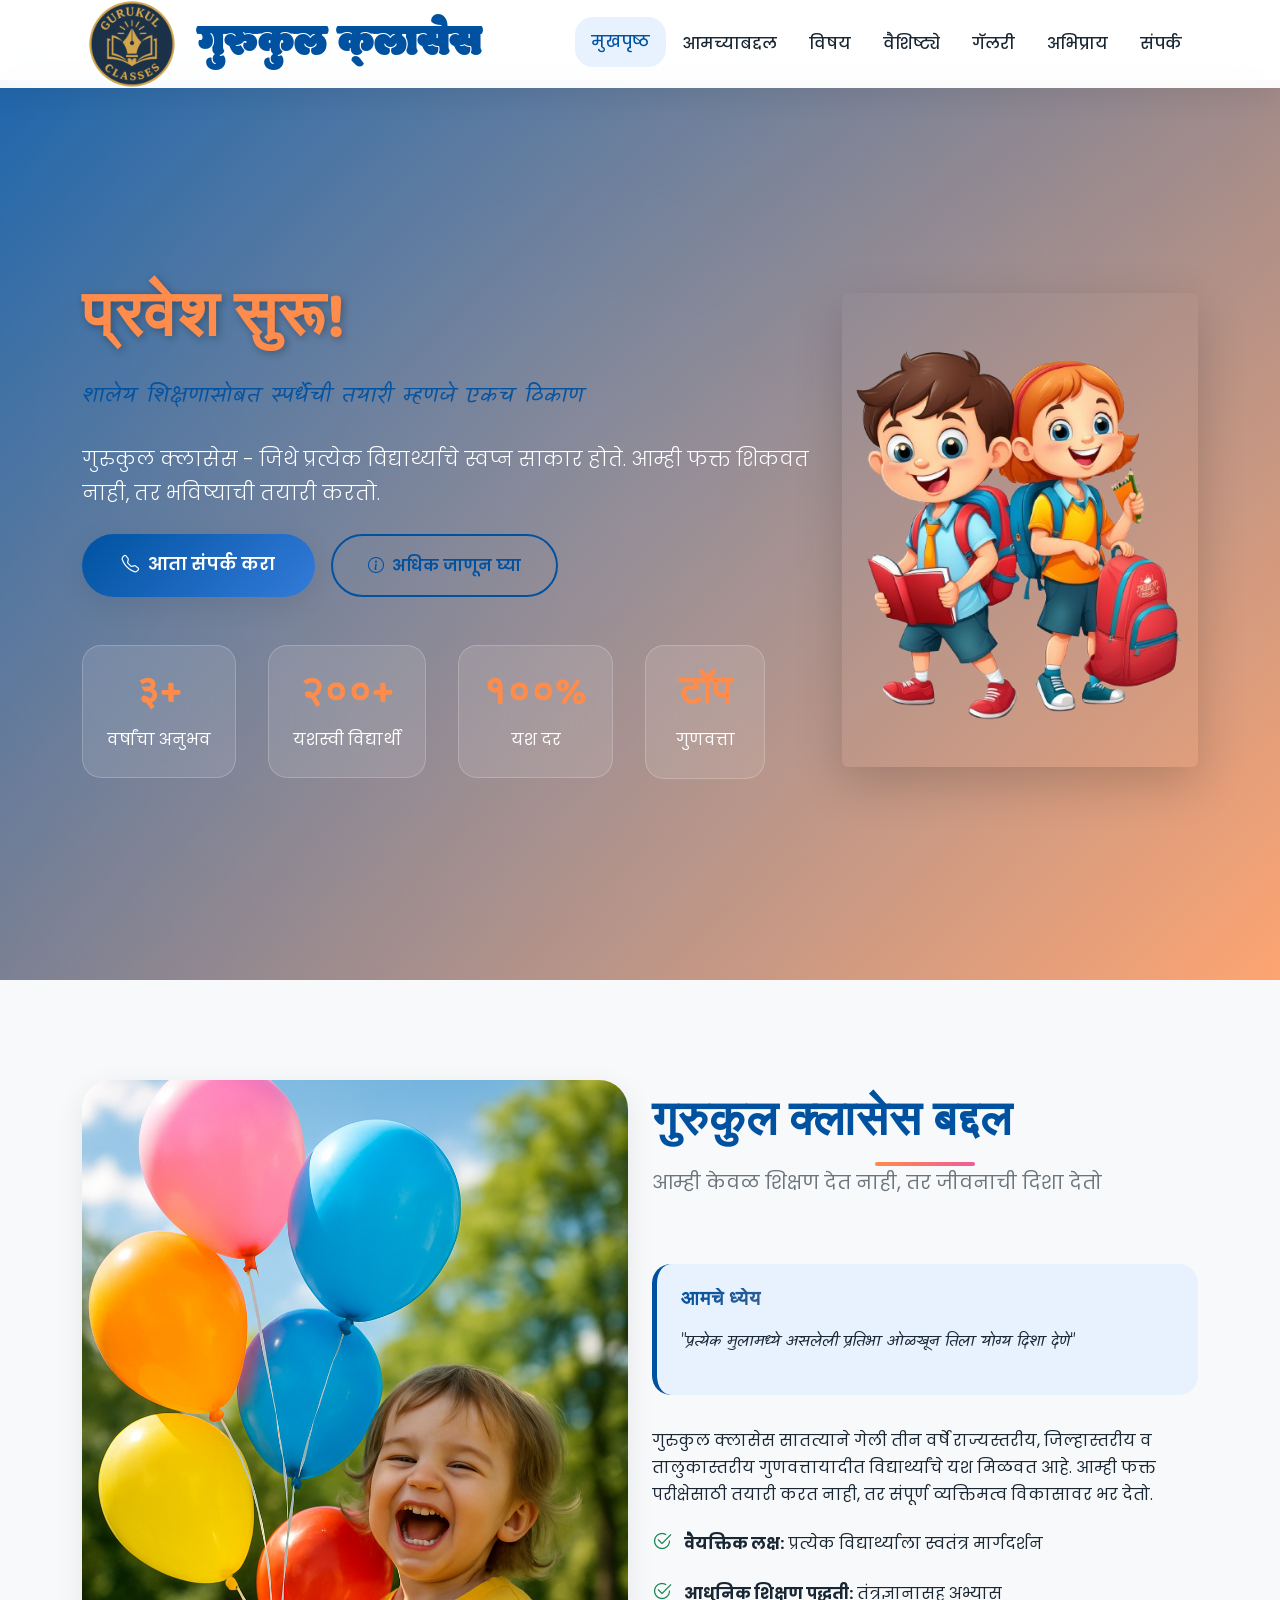
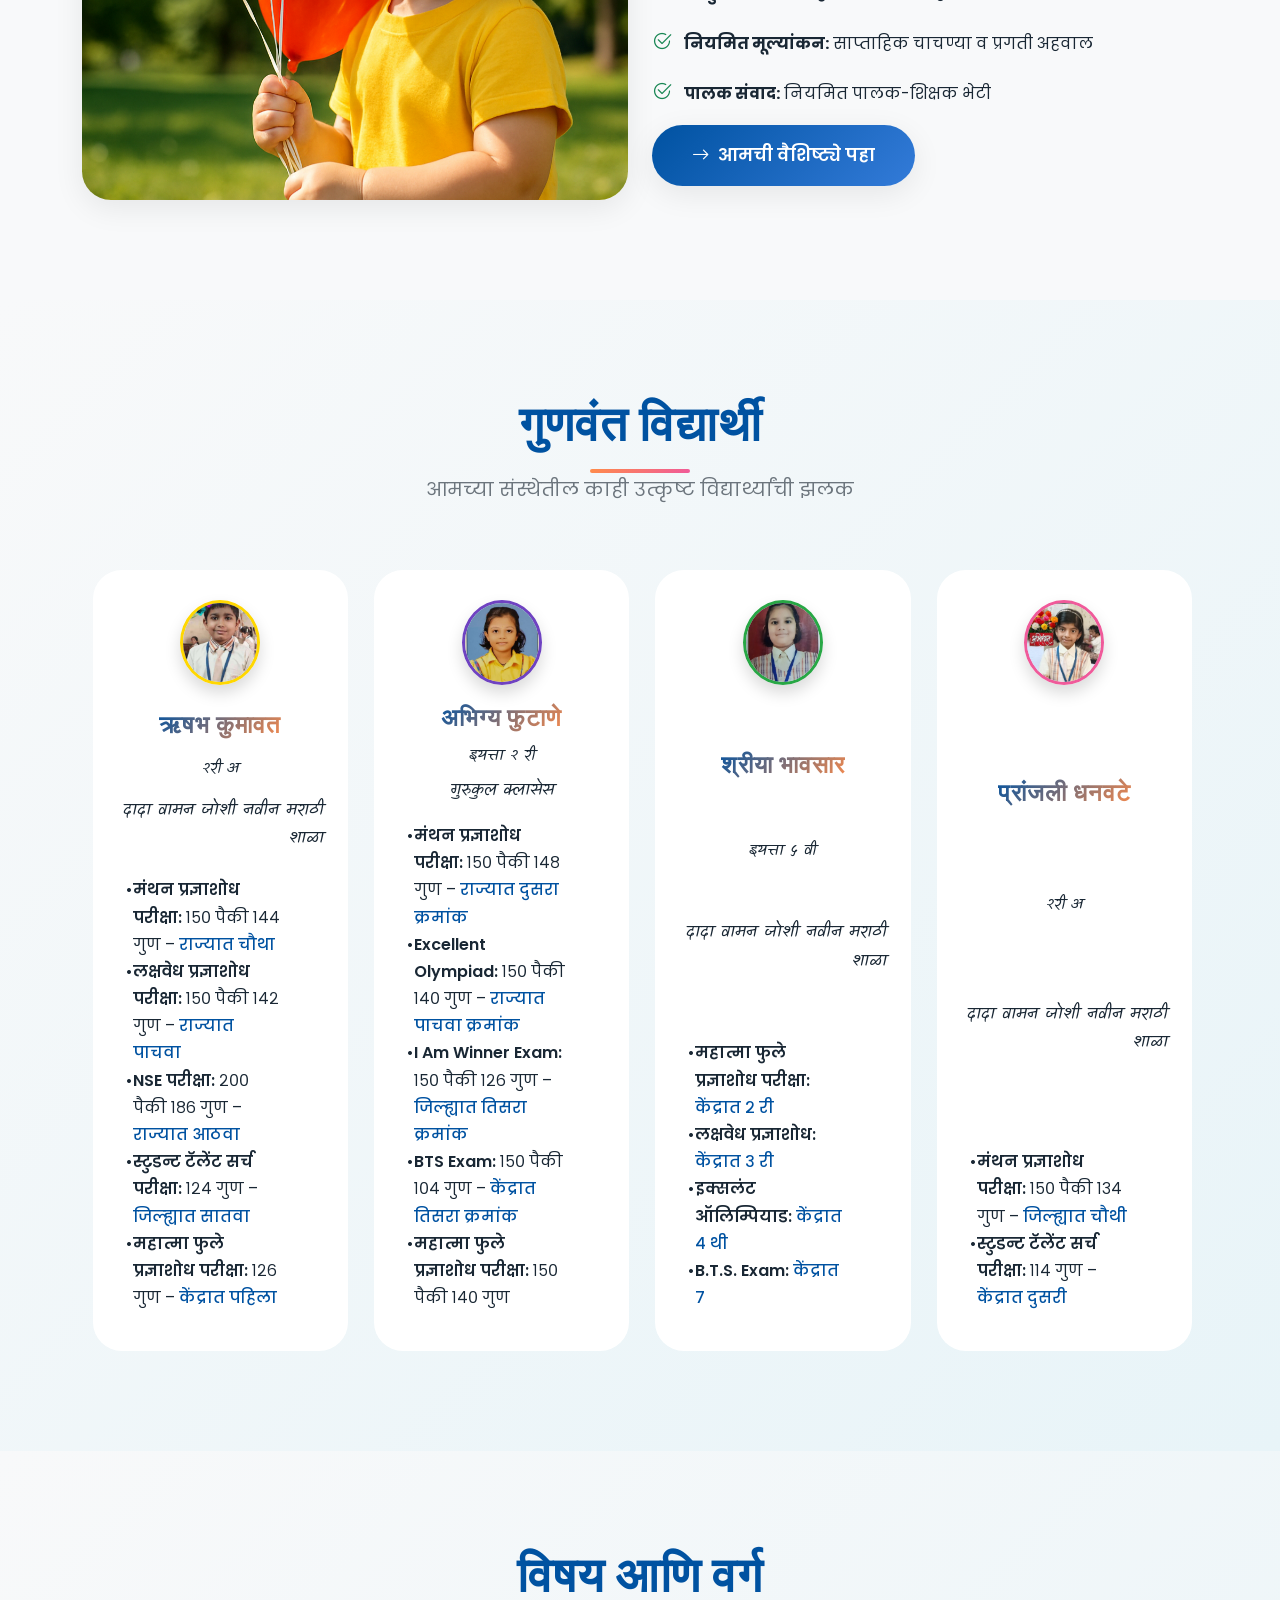
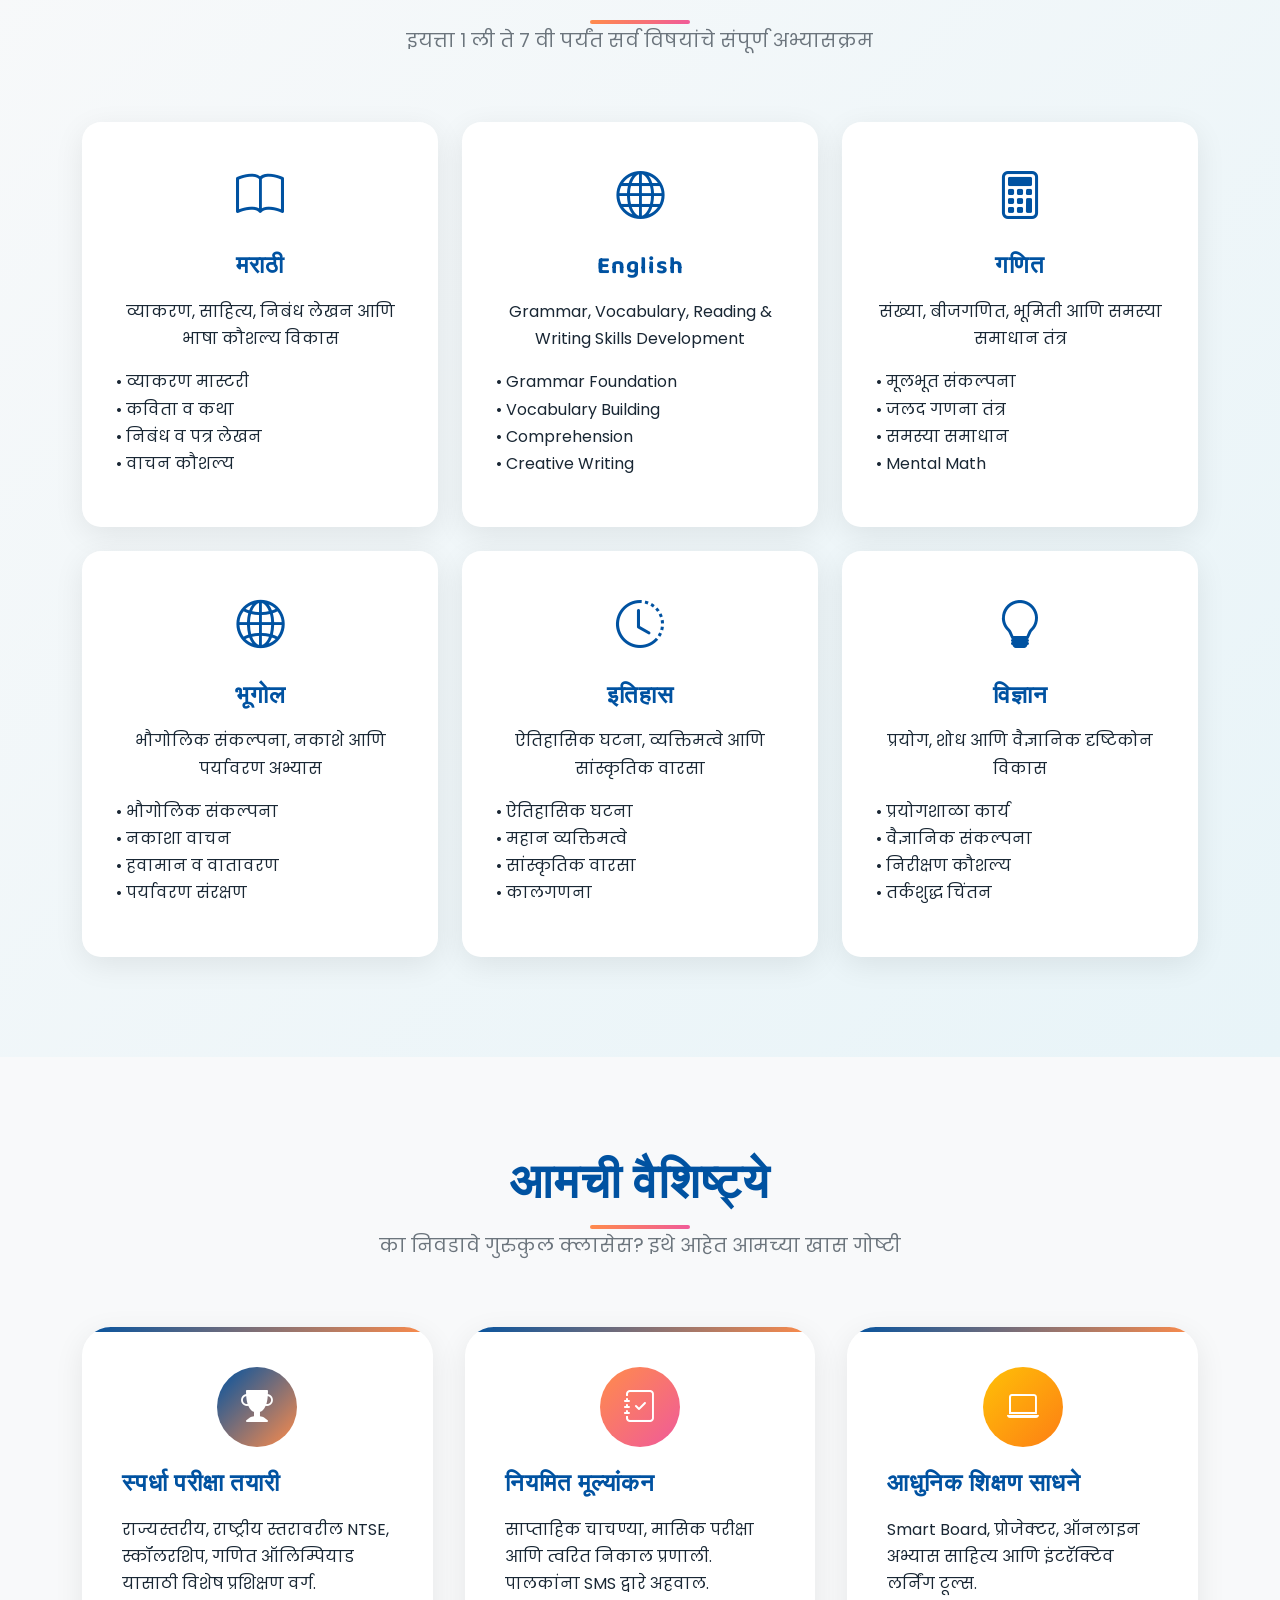
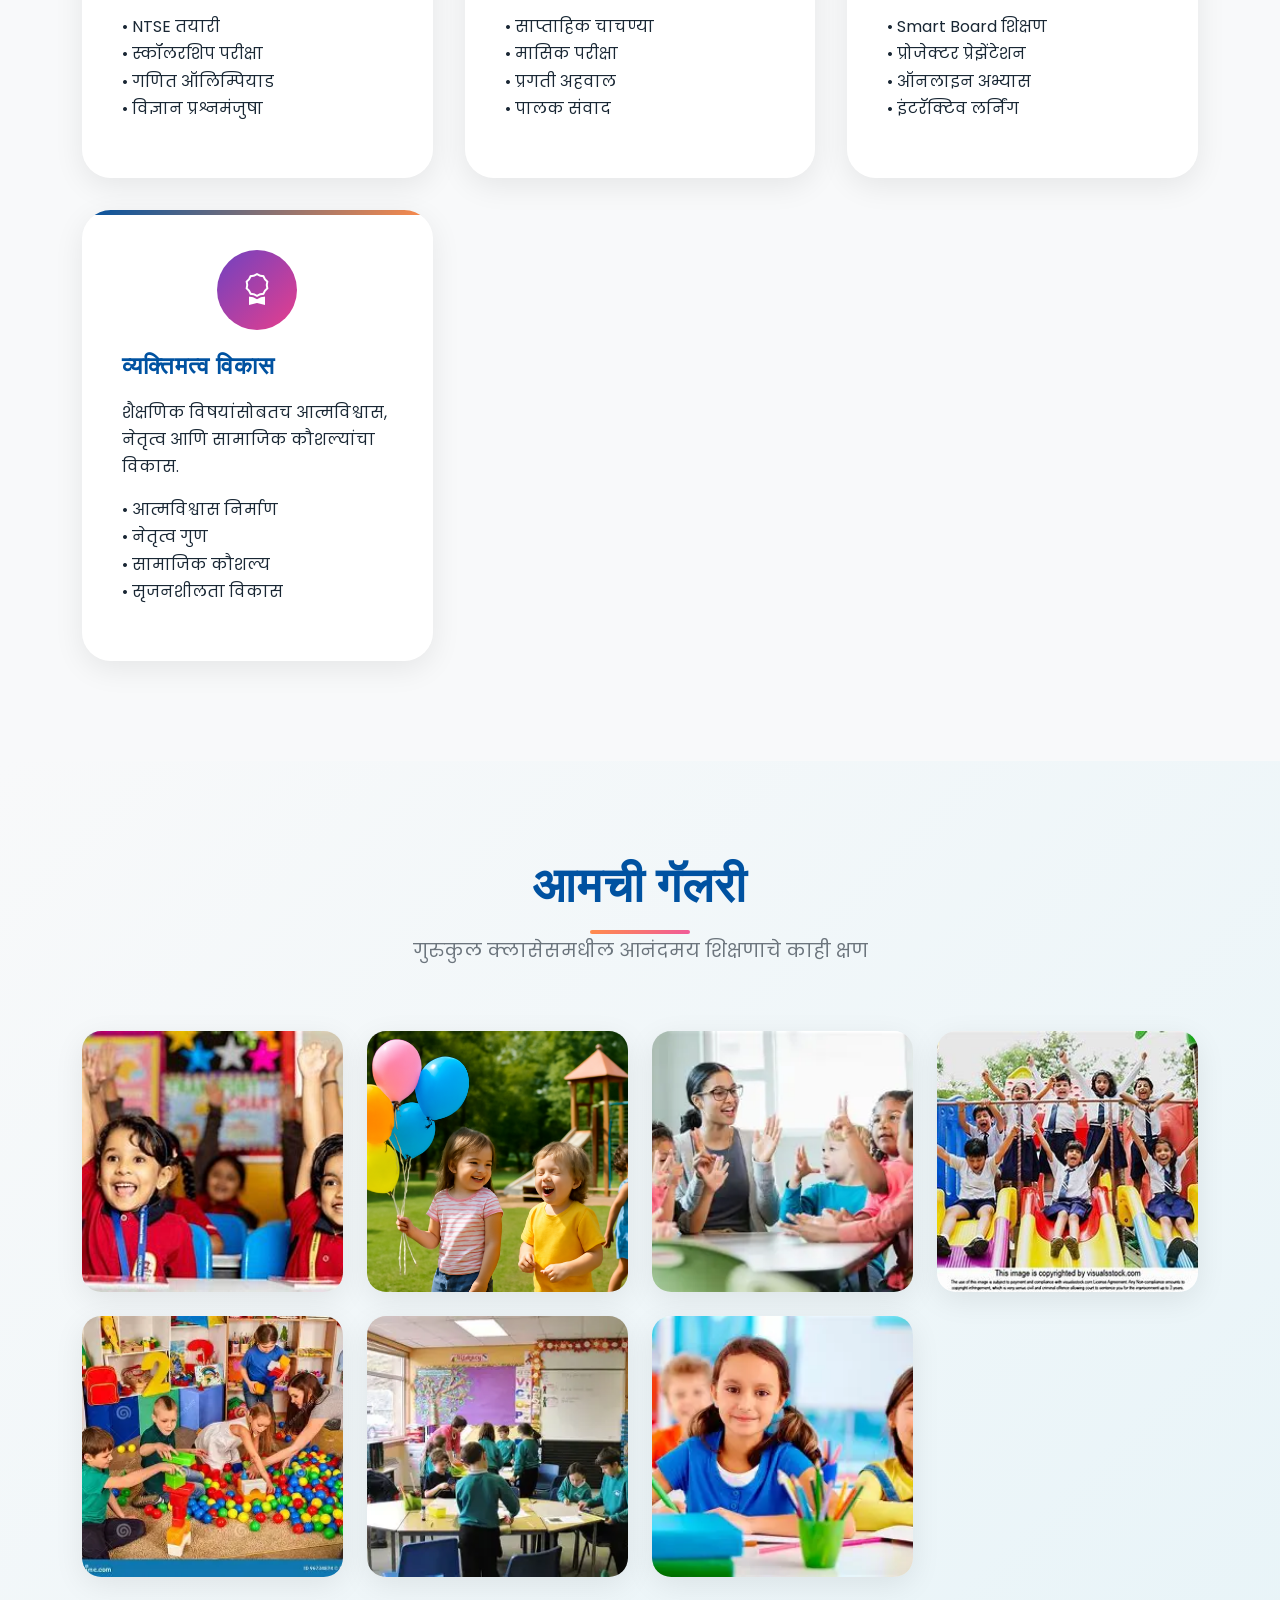
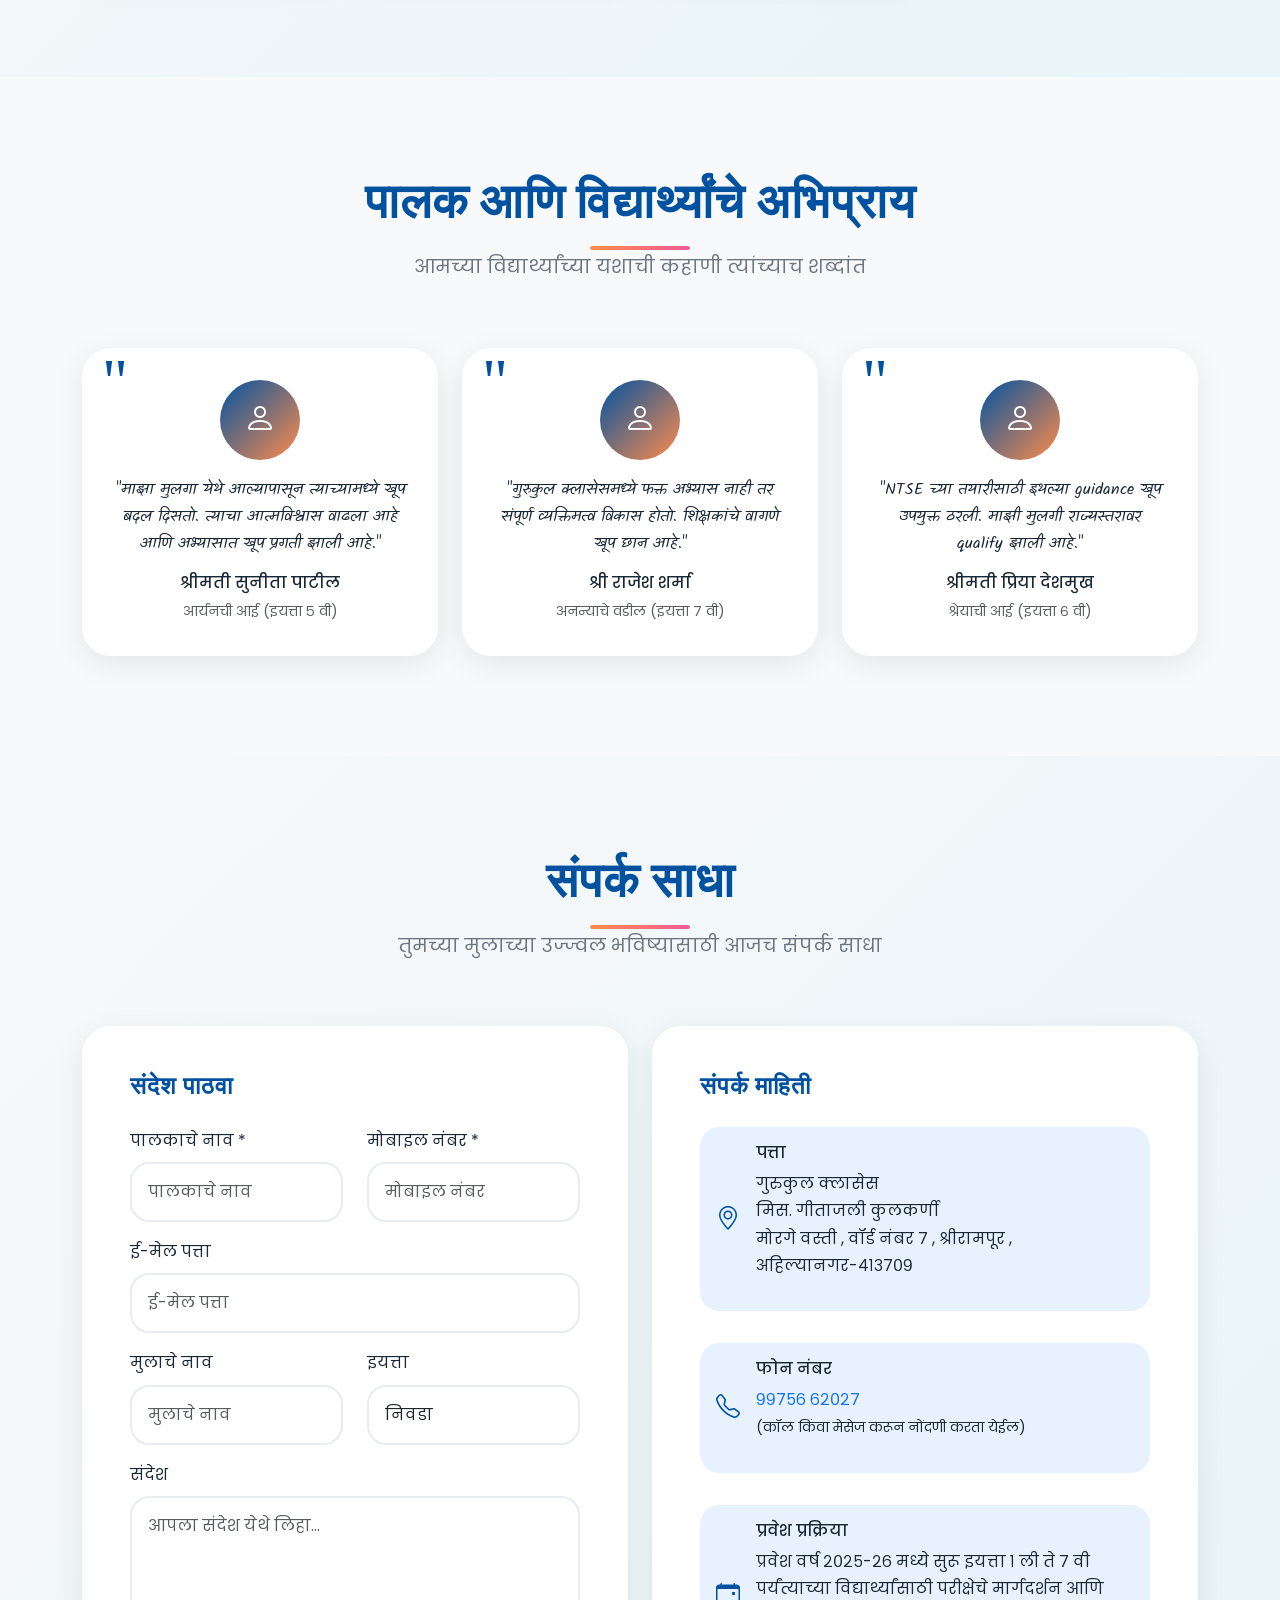
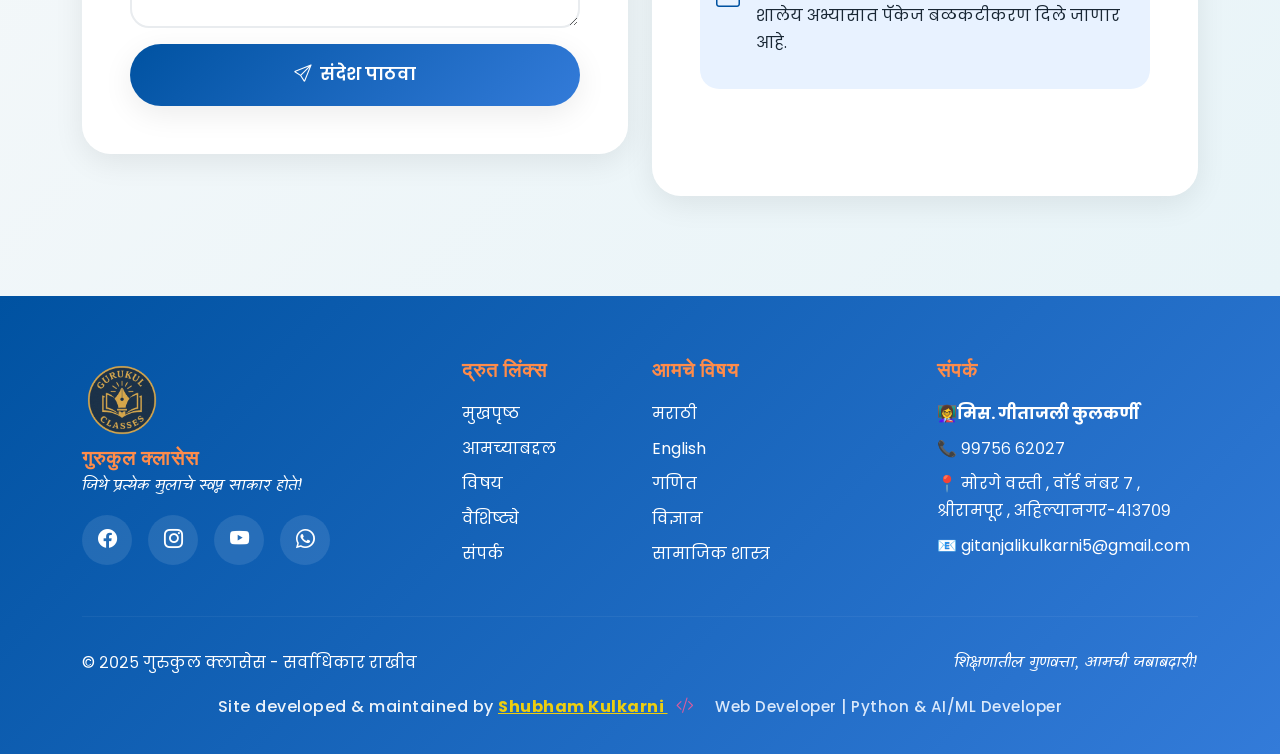
==== index.html @ ddd71275 "Implement code changes to enhance functionality and improve performance" ====
<!DOCTYPE html>
<html lang="mr">
<head>
  <meta charset="UTF-8">
  <title>गुरुकुल क्लासेस – शिक्षणाची नवी दिशा</title>
  <!-- SEO Meta Tags -->
  <meta name="viewport" content="width=device-width, initial-scale=1.0">
  <meta name="theme-color">
  <meta name="mobile-web-app-capable" content="yes">
  <!-- Navigation Bar Starts -->
  <meta name="apple-mobile-web-app-capable" content="yes">
  <meta name="apple-mobile-web-app-status-bar-style" content="default">
  <meta name="apple-mobile-web-app-title" content="गुरुकुल क्लासेस">
  <meta name="HandheldFriendly" content="True">
  <meta name="format-detection" content="telephone=no">
  <meta name="msapplication-TileColor" content="#0052a1">
  <meta name="msapplication-TileImage" content="/assets/logo.png">
  <meta name="application-name" content="गुरुकुल क्लासेस">
  <meta name="subject" content="गुरुकुल क्लासेस श्रीरामपूर">
  <meta name="copyright" content="© 2025 Gurukul Classes">
  <meta name="reply-to" content="kulkarnishub377@gmail.com">
  <meta name="owner" content="Gurukul Classes">
  <meta name="url" content="https://kulkarnishub377.github.io/grukul_class/">
  <meta name="identifier-URL" content="https://kulkarnishub377.github.io/grukul_class/">
  <meta name="category" content="Education">
  <meta name="coverage" content="India">
  <meta name="rating" content="General">
  <meta name="audience" content="All">
  <meta name="expires" content="never">
  <meta http-equiv="X-UA-Compatible" content="IE=edge">
  <meta http-equiv="Cache-Control" content="public, max-age=31536000">
  <meta http-equiv="Pragma" content="public">
  <meta http-equiv="Expires" content="never">
  <meta name="googlebot" content="index,follow,snippet,archive">
  <meta name="bingbot" content="index,follow">
  <meta name="yandex" content="index,follow">
  <meta name="facebook-domain-verification" content="YOUR_FACEBOOK_VERIFICATION_CODE_HERE">
  <meta name="twitter:domain" content="kulkarnishub377.github.io">
  <meta name="twitter:label1" content="शहर">
  <meta name="twitter:data1" content="श्रीरामपूर">
  <meta name="twitter:label2" content="श्रेणी">
  <meta name="twitter:data2" content="शिक्षण">
  <meta name="og:updated_time" content="2025-07-26T00:00:00+05:30">
  <meta property="og:image:type" content="image/png">
  <meta property="og:image:width" content="512">
  <meta property="og:image:height" content="512">
  <meta property="og:email" content="kulkarnishub377@gmail.com">
  <!-- Navigation Bar Ends -->
  <meta property="og:phone_number" content="+91-9975662027">
  <meta property="og:street-address" content="मोरगे वस्ती, वॉर्ड नंबर ७">
  <!-- Hero Section Starts -->
  <meta property="og:locality" content="श्रीरामपूर">
  <meta property="og:region" content="महाराष्ट्र">
  <meta property="og:postal-code" content="413709">
  <meta property="og:country-name" content="India">
  <meta property="og:see_also" content="https://instagram.com/gurukulclasses">
  <meta property="og:see_also" content="https://wa.me/919975662027">
  <!-- Favicon and Apple Touch Icon -->
  <link rel="icon" type="image/png" sizes="32x32" href="https://kulkarnishub377.github.io/grukul_class/assets/logo.png">
  <link rel="apple-touch-icon" sizes="180x180" href="https://kulkarnishub377.github.io/grukul_class/assets/logo.png">
  <script type="application/ld+json">
  {
    "@context": "https://schema.org",
    "@type": "EducationalOrganization",
    "name": "गुरुकुल क्लासेस श्रीरामपूर",
    "url": "https://kulkarnishub377.github.io/grukul_class/",
    "logo": "https://kulkarnishub377.github.io/grukul_class/assets/logo.png",
    "description": "श्रीरामपूरमधील टॉप क्लासेस – इयत्ता १ ली ते ७ वी पर्यंतच्या विद्यार्थ्यांसाठी आधुनिक, गुणवत्तापूर्ण शिक्षण आणि स्पर्धा परीक्षा मार्गदर्शन.",
    "address": {
      "@type": "PostalAddress",
          <!-- Hero Stats Block -->
      "streetAddress": "मोरगे वस्ती, वॉर्ड नंबर ७",
      "addressLocality": "श्रीरामपूर",
      "addressRegion": "महाराष्ट्र",
      "postalCode": "413709",
      "addressCountry": "IN"
    },
    "contactPoint": {
      "@type": "ContactPoint",
      "telephone": "+91-9975662027",
      "contactType": "customer service",
      "areaServed": "IN",
      "email": "kulkarnishub377@gmail.com"
    },
    "sameAs": [
      "https://instagram.com/gurukulclasses",
      "https://youtube.com/gurukulclasses",
      "https://wa.me/919975662027"
    ],
          <!-- End Hero Stats Block -->
    "founder": {
      "@type": "Person",
      "name": "मिस. गीताजली कुलकर्णी"
    },
    "memberOf": {
      "@type": "Organization",
      "name": "Shrirampur Education Network"
    },
    "award": "Top Class in Shrirampur 2025",
    "aggregateRating": {
  <!-- Hero Section Ends -->
      "@type": "AggregateRating",
      "ratingValue": "5",
  <!-- About Section Starts -->
      "reviewCount": "500"
    },
    "review": [
      {
        "@type": "Review",
        "reviewRating": {
          "@type": "Rating",
          "ratingValue": "5"
        },
        "author": {
          "@type": "Person",
          "name": "श्रीमती सुनीता पाटील"
        },
          <!-- About Highlights -->
        "reviewBody": "गुरुकुल क्लासेसमुळे माझ्या मुलामध्ये आत्मविश्वास आणि अभ्यासात प्रगती झाली."
      }
    ]
  }
          <!-- End About Highlights -->
  </script>
  <meta name="description" content="गुरुकुल क्लासेस श्रीरामपूर – इयत्ता १ ली ते ७ वी पर्यंतच्या विद्यार्थ्यांसाठी सर्वोत्तम शिक्षण, स्पर्धा परीक्षा मार्गदर्शन, व्यक्तिमत्व विकास, आधुनिक तंत्रज्ञान आणि पालक संवाद. श्रीरामपूरमधील सर्वोत्कृष्ट क्लासेस.">
  <meta name="keywords" content="गुरुकुल क्लासेस, श्रीरामपूर, सर्वोत्तम क्लासेस, शिक्षण, स्पर्धा परीक्षा, NTSE, स्कॉलरशिप, गणित ऑलिम्पियाड, व्यक्तिमत्व विकास, मराठी, इंग्रजी, विज्ञान, गणित, भूगोल, इतिहास, शाळा, क्लासेस, टॉप क्लासेस">
  <meta name="author" content="Gurukul Classes, श्रीरामपूर">
          <!-- About Features List -->
  <meta name="robots" content="index, follow, max-snippet:-1, max-image-preview:large, max-video-preview:-1">
  <meta name="language" content="mr">
  <meta http-equiv="content-language" content="mr">
  <link rel="canonical" href="https://kulkarnishub377.github.io/grukul_class/" />
  <meta name="rating" content="General">
  <meta name="distribution" content="global">
  <meta name="revisit-after" content="7 days">
  <meta name="google-site-verification" content="K15uCr87pPvGnWD_GrR9cqAij7ov-ya-Ug1j_0aT97k" />
  <!-- Open Graph / Facebook -->
  <meta property="og:title" content="गुरुकुल क्लासेस श्रीरामपूर – सर्वोत्तम शिक्षण आणि मार्गदर्शन">
  <meta property="og:description" content="श्रीरामपूरमधील टॉप क्लासेस – इयत्ता १ ली ते ७ वी पर्यंतच्या विद्यार्थ्यांसाठी आधुनिक, गुणवत्तापूर्ण शिक्षण आणि स्पर्धा परीक्षा मार्गदर्शन.">
  <meta property="og:type" content="website">
  <meta property="og:url" content="https://kulkarnishub377.github.io/grukul_class/">
  <meta property="og:image" content="https://kulkarnishub377.github.io/grukul_class/assets/logo.png">
  <meta property="og:image:alt" content="गुरुकुल क्लासेस लोगो">
  <meta property="og:site_name" content="गुरुकुल क्लासेस श्रीरामपूर">
  <meta property="og:locale" content="mr_IN">
  <!-- Twitter Card -->
          <!-- End About Features List -->
  <meta name="twitter:card" content="summary_large_image">
  <meta name="twitter:title" content="गुरुकुल क्लासेस श्रीरामपूर – सर्वोत्तम शिक्षण आणि मार्गदर्शन">
  <meta name="twitter:description" content="श्रीरामपूरमधील टॉप क्लासेस – इयत्ता १ ली ते ७ वी पर्यंतच्या विद्यार्थ्यांसाठी आधुनिक, गुणवत्तापूर्ण शिक्षण आणि स्पर्धा परीक्षा मार्गदर्शन.">
  <meta name="twitter:image" content="https://kulkarnishub377.github.io/grukul_class/assets/logo.png">
  <meta name="twitter:image:alt" content="गुरुकुल क्लासेस लोगो">
  <meta name="twitter:site" content="@gurukulclasses">
  <meta name="twitter:creator" content="@gurukulclasses">
  <!-- About Section Ends -->
  <!-- Schema.org JSON-LD Structured Data -->
  <script type="application/ld+json">
  {
    "@context": "https://schema.org",
    "@type": "EducationalOrganization",
    "name": "गुरुकुल क्लासेस श्रीरामपूर",
    "url": "https://kulkarnishub377.github.io/grukul_class/",
    "logo": "https://kulkarnishub377.github.io/grukul_class/assets/logo.png",
    "description": "श्रीरामपूरमधील टॉप क्लासेस – इयत्ता १ ली ते ७ वी पर्यंतच्या विद्यार्थ्यांसाठी आधुनिक, गुणवत्तापूर्ण शिक्षण आणि स्पर्धा परीक्षा मार्गदर्शन.",
    "address": {
      "@type": "PostalAddress",
      "streetAddress": "मोरगे वस्ती, वॉर्ड नंबर ७",
      "addressLocality": "श्रीरामपूर",
      "addressRegion": "महाराष्ट्र",
      "postalCode": "413709",
      "addressCountry": "IN"
    },
    "contactPoint": {
      "@type": "ContactPoint",
      "telephone": "+91-9975662027",
      "contactType": "customer service",
      "areaServed": "IN"
    },
    "sameAs": [
      "https://instagram.com/gurukulclasses",
      "https://wa.me/919975662027"
    ]
  }
  </script>

  <!-- Google Fonts (Enhanced Devanagari + Modern) -->
  <link href="https://fonts.googleapis.com/css2?family=Modak&family=Baloo+Da+2:wght@400;500;600;700;800&family=Poppins:wght@300;400;500;600;700&family=Kalam:wght@300;400;700&display=swap" rel="stylesheet">

  <!-- Bootstrap 5 + Icons -->
  <link href="https://cdn.jsdelivr.net/npm/bootstrap@5.3.3/dist/css/bootstrap.min.css" rel="stylesheet">
  <link rel="stylesheet" href="https://cdn.jsdelivr.net/npm/bootstrap-icons@1.11.3/font/bootstrap-icons.css">

  <!-- AOS Animation Library -->
  <link href="https://unpkg.com/aos@2.3.1/dist/aos.css" rel="stylesheet">
  <link rel="stylesheet" href="style.css">
  
</head>

<body>
  <!-- Navigation -->
  <nav class="navbar navbar-expand-lg">
    <div class="container">
      <a class="navbar-brand d-flex align-items-center gap-2" href="#home">
        <img src="assets/logo.png" alt="Gurukul Logo" style="height:50px;">
        <span class="brand-text">गुरुकुल क्लासेस</span>
      </a>
      <button class="navbar-toggler" type="button" data-bs-toggle="collapse" data-bs-target="#navbarNav" aria-label="Toggle navigation">
        <span class="navbar-toggler-icon"></span>
        <span class="visually-hidden">मेनू टॉगल करा</span>
      </button>
      <div class="collapse navbar-collapse" id="navbarNav">
        <ul class="navbar-nav ms-auto">
          <li class="nav-item">
            <a class="nav-link active" href="#home">मुखपृष्ठ</a>
          </li>
          <li class="nav-item">
            <a class="nav-link" href="#about">आमच्याबद्दल</a>
          </li>
          <li class="nav-item">
            <a class="nav-link" href="#subjects">विषय</a>
          </li>
          <li class="nav-item">
            <a class="nav-link" href="#features">वैशिष्ट्ये</a>
          </li>
          <li class="nav-item">
            <a class="nav-link" href="#gallery">गॅलरी</a>
          </li>
          <li class="nav-item">
            <a class="nav-link" href="#testimonials">अभिप्राय</a>
          </li>
          <li class="nav-item">
            <a class="nav-link" href="#contact">संपर्क</a>
          </li>
        </ul>
      </div>
    </div>
  </nav>

  <!-- Hero Section -->
  <section id="home" class="hero-section">
    <div class="container">
      <div class="row align-items-center">
        <div class="col-lg-8 hero-content" data-aos="fade-right">
          <h1 class="calligraphy hero-title">प्रवेश सुरू!</h1>
          <h2 class="hero-subtitle handwritten">शालेय शिक्षणासोबत स्पर्धेची तयारी म्हणजे एकच ठिकाण</h2>
          <p class="lead mb-4">
            गुरुकुल क्लासेस - जिथे प्रत्येक विद्यार्थ्याचे स्वप्न साकार होते. आम्ही फक्त शिकवत नाही, तर भविष्याची तयारी करतो.
          </p>
          
          <div class="d-flex flex-wrap gap-3 mb-4">
            <a href="#contact" class="btn-primary-custom">
              <i class="bi bi-telephone me-2"></i>आता संपर्क करा
            </a>
            <a href="#about" class="btn-outline-custom">
              <i class="bi bi-info-circle me-2"></i>अधिक जाणून घ्या
            </a>
          </div>
          
          <div class="hero-stats">
            <div class="hero-stat" data-aos="zoom-in" data-aos-delay="200">
              <h3>३+</h3>
              <span>वर्षांचा अनुभव</span>
            </div>
            <div class="hero-stat" data-aos="zoom-in" data-aos-delay="300">
              <h3>२००+</h3>
              <span>यशस्वी विद्यार्थी</span>
            </div>
            <div class="hero-stat" data-aos="zoom-in" data-aos-delay="400">
              <h3>१००%</h3>
              <span>यश दर</span>
            </div>
            <div class="hero-stat" data-aos="zoom-in" data-aos-delay="500">
              <h3>टॉप</h3>
              <span>गुणवत्ता</span>
            </div>
          </div>
        </div>
        
        <div class="col-lg-4" data-aos="fade-left" data-aos-delay="200">
          <div class="hero-image">
            <img src="assets/02-0436295-65bd788ce1cfb.png" alt="Gurukul Classes" class="img-fluid rounded shadow-lg">
          </div>
        </div>
      </div>
    </div>
  </section>

  <!-- About Section -->
  <section id="about" class="section">
    <div class="container">
      <div class="row align-items-center">
        <div class="col-lg-6" data-aos="fade-right">
          <div class="about-image">
            <img src="assets/about_us.png" alt="About Gurukul Classes" class="img-fluid">
          </div>
        </div>
        <div class="col-lg-6" data-aos="fade-left">
          <h2 class="section-title text-start">गुरुकुल क्लासेस बद्दल</h2>
          <p class="section-subtitle text-start">
            आम्ही केवळ शिक्षण देत नाही, तर जीवनाची दिशा देतो
          </p>
          <div class="about-highlight">
            <h5 class="text-gradient">आमचे ध्येय</h5>
            <p class="handwritten">"प्रत्येक मुलामध्ये असलेली प्रतिभा ओळखून तिला योग्य दिशा देणे"</p>
          </div>
          <p>
            गुरुकुल क्लासेस सातत्याने गेली तीन वर्षे राज्यस्तरीय, जिल्हास्तरीय व तालुकास्तरीय गुणवत्तायादीत 
            विद्यार्थ्यांचे यश मिळवत आहे. आम्ही फक्त परीक्षेसाठी तयारी करत नाही, तर संपूर्ण व्यक्तिमत्व विकासावर भर देतो.
          </p>
          <ul class="list-unstyled">
            <li class="mb-3">
              <i class="bi bi-check2-circle text-success me-2 fs-5"></i>
              <strong>वैयक्तिक लक्ष:</strong> प्रत्येक विद्यार्थ्याला स्वतंत्र मार्गदर्शन
            </li>
            <li class="mb-3">
              <i class="bi bi-check2-circle text-success me-2 fs-5"></i>
              <strong>आधुनिक शिक्षण पद्धती:</strong> तंत्रज्ञानासह अभ्यास
            </li>
            <li class="mb-3">
              <i class="bi bi-check2-circle text-success me-2 fs-5"></i>
              <strong>नियमित मूल्यांकन:</strong> साप्ताहिक चाचण्या व प्रगती अहवाल
            </li>
            <li class="mb-3">
              <i class="bi bi-check2-circle text-success me-2 fs-5"></i>
              <strong>पालक संवाद:</strong> नियमित पालक-शिक्षक भेटी
            </li>
          </ul>
          <a href="#features" class="btn-primary-custom">
            <i class="bi bi-arrow-right me-2"></i>आमची वैशिष्ट्ये पहा
          </a>
        </div>
      </div>
    </div>
  </section>

  <!-- Top Students Section -->
  <section id="top-students" class="section subjects-section">
    <div class="container">
      <h2 class="section-title" data-aos="fade-up">गुणवंत विद्यार्थी</h2>
      <p class="section-subtitle" data-aos="fade-up" data-aos-delay="100">
        आमच्या संस्थेतील काही उत्कृष्ट विद्यार्थ्यांची झलक
      </p>
      <div class="owl-carousel owl-theme" id="topStudentsCarousel">
        <div class="student-card d-flex flex-column align-items-center justify-content-between">
          <div class="student-profile mb-3">
            <img src="assets/stu1.jpg" alt="Student Profile" width="85" height="85" class="rounded-circle shadow" style="object-fit:cover; border:3px solid #ffd700;">
          </div>
          <h4 class="mb-1 text-gradient">ऋषभ कुमावत</h4>
          <span class="mb-2 handwritten">२री अ</span>
          <span class="student-school handwritten" style="margin-bottom:8px; display:block; font-size:1.05em;">दादा वामन जोशी नवीन मराठी शाळा</span>
          <ul class="list-unstyled achievements-list text-start mt-2 mb-2" style="font-size:1em; margin-left:0; text-align:left;">
            <li style="display: flex; align-items: flex-start;">
              <div>
                <span style="font-weight:600;">मंथन प्रज्ञाशोध परीक्षा:</span>
                <span>१५० पैकी १४४ गुण – <span style="color:#0052a1; font-weight:500;">राज्यात चौथा</span></span>
              </div>
              <span style="font-weight:600; margin-left:8px;">•</span>
            </li>
            <li style="display: flex; align-items: flex-start;">
              <div>
                <span style="font-weight:600;">लक्षवेध प्रज्ञाशोध परीक्षा:</span>
                <span>१५० पैकी १४२ गुण – <span style="color:#0052a1; font-weight:500;">राज्यात पाचवा</span></span>
              </div>
              <span style="font-weight:600; margin-left:8px;">•</span>
            </li>
            <li style="display: flex; align-items: flex-start;">
              <div>
                <span style="font-weight:600;">NSE परीक्षा:</span>
                <span>२०० पैकी १८६ गुण – <span style="color:#0052a1; font-weight:500;">राज्यात आठवा</span></span>
              </div>
              <span style="font-weight:600; margin-left:8px;">•</span>
            </li>
            <li style="display: flex; align-items: flex-start;">
              <div>
                <span style="font-weight:600;">स्टुडन्ट टॅलेंट सर्च परीक्षा:</span>
                <span>१२४ गुण – <span style="color:#0052a1; font-weight:500;">जिल्ह्यात सातवा</span></span>
              </div>
              <span style="font-weight:600; margin-left:8px;">•</span>
            </li>
            <li style="display: flex; align-items: flex-start;">
              <div>
                <span style="font-weight:600;">महात्मा फुले प्रज्ञाशोध परीक्षा:</span>
                <span>१२६ गुण – <span style="color:#0052a1; font-weight:500;">केंद्रात पहिला</span></span>
              </div>
              <span style="font-weight:600; margin-left:8px;">•</span>
            </li>
          </ul>
        </div>
        <div class="student-card d-flex flex-column align-items-center justify-content-between">
          <div class="student-profile mb-3">
            <img src="assets/Stu2.png" alt="Student Profile" width="85" height="85" class="rounded-circle shadow" style="object-fit:cover; border:3px solid #f05a9a;">
          </div>
          <h4 class="mb-1 text-gradient">प्रांजली धनवटे</h4>
          <span class="mb-2 handwritten">२री अ</span>
          <span class="student-school handwritten" style="margin-bottom:8px; display:block; font-size:1.05em;">दादा वामन जोशी नवीन मराठी शाळा</span>
            <ul class="list-unstyled achievements-list text-start mt-2 mb-2" style="font-size:1em; margin-left:0; text-align:left;">
              <li style="display: flex; align-items: flex-start;">
                <div>
                  <span style="font-weight:600;">मंथन प्रज्ञाशोध परीक्षा:</span>
                  <span>१५० पैकी १३४ गुण – <span style="color:#0052a1; font-weight:500;">जिल्ह्यात चौथी</span></span>
                </div>
                <span style="font-weight:600; margin-left:8px;">•</span>
              </li>
              <li style="display: flex; align-items: flex-start;">
                <div>
                  <span style="font-weight:600;">स्टुडन्ट टॅलेंट सर्च परीक्षा:</span>
                  <span>११४ गुण – <span style="color:#0052a1; font-weight:500;">केंद्रात दुसरी</span></span>
                </div>
                <span style="font-weight:600; margin-left:8px;">•</span>
              </li>
            </ul>
        </div>
        <div class="student-card d-flex flex-column align-items-center justify-content-between">
          <div class="student-profile mb-3">
            <img src="assets/stu3.jpg" alt="Student Profile" width="85" height="85" class="rounded-circle shadow" style="object-fit:cover; border:3px solid #28a745;">
          </div>
          <h4 class="mb-1 text-gradient">श्रीया भावसार</h4>
          <span class="mb-2 handwritten">इयत्ता ५ वी</span>
          <span class="student-school handwritten" style="margin-bottom:8px; display:block; font-size:1.05em;">दादा वामन जोशी नवीन मराठी शाळा</span>
            <ul class="list-unstyled achievements-list text-start mt-2 mb-2" style="font-size:1em; margin-left:0; text-align:left;">
            <li style="display: flex; align-items: flex-start;">
              <div>
              <span style="font-weight:600;">महात्मा फुले प्रज्ञाशोध परीक्षा:</span>
              <span> <span style="color:#0052a1; font-weight:500;">केंद्रात २ री</span></span>
              </div>
              <span style="font-weight:600; margin-left:8px;">•</span>
            </li>
            <li style="display: flex; align-items: flex-start;">
              <div>
              <span style="font-weight:600;">लक्षवेध प्रज्ञाशोध:</span>
              <span><span style="color:#0052a1; font-weight:500;">केंद्रात ३ री</span></span>
              </div>
              <span style="font-weight:600; margin-left:8px;">•</span>
            </li>
            <li style="display: flex; align-items: flex-start;">
              <div>
              <span style="font-weight:600;">इक्सलंट ऑलिम्पियाड:</span>
              <span> <span style="color:#0052a1; font-weight:500;">केंद्रात ४ थी</span></span>
              </div>
              <span style="font-weight:600; margin-left:8px;">•</span>
            </li>
            <li style="display: flex; align-items: flex-start;">
              <div>
              <span style="font-weight:600;">B.T.S. Exam:</span>
              <span><span style="color:#0052a1; font-weight:500;">केंद्रात ७</span></span>
              </div>
              <span style="font-weight:600; margin-left:8px;">•</span>
            </li>
            </ul>
        </div>
        <div class="student-card d-flex flex-column align-items-center justify-content-between">
          <div class="student-profile mb-3">
            <img src="assets/stu4.jpg" alt="Student Profile" width="85" height="85" class="rounded-circle shadow" style="object-fit:cover; border:3px solid #6f42c1;">
          </div>
          <h4 class="mb-1 text-gradient">अभिग्य फुटाणे</h4>
          <span class="mb-2 handwritten">इयत्ता २ री</span>
          <span class="student-school handwritten" style="margin-bottom:8px; display:block; font-size:1.05em;">गुरुकुल क्लासेस</span>
            <ul class="list-unstyled achievements-list text-start mt-2 mb-2" style="font-size:1em; margin-left:0; text-align:left;">
            <li style="display: flex; align-items: flex-start;">
              <div>
              <span style="font-weight:600;">मंथन प्रज्ञाशोध परीक्षा:</span>
              <span>१५० पैकी १४८ गुण – <span style="color:#0052a1; font-weight:500;">राज्यात दुसरा क्रमांक</span></span>
              </div>
              <span style="font-weight:600; margin-left:8px;">•</span>
            </li>
            <li style="display: flex; align-items: flex-start;">
              <div>
              <span style="font-weight:600;">Excellent Olympiad:</span>
              <span>१५० पैकी १४० गुण – <span style="color:#0052a1; font-weight:500;">राज्यात पाचवा क्रमांक</span></span>
              </div>
              <span style="font-weight:600; margin-left:8px;">•</span>
            </li>
            <li style="display: flex; align-items: flex-start;">
              <div>
              <span style="font-weight:600;">I Am Winner Exam:</span>
              <span>१५० पैकी १२६ गुण – <span style="color:#0052a1; font-weight:500;">जिल्ह्यात तिसरा क्रमांक</span></span>
              </div>
              <span style="font-weight:600; margin-left:8px;">•</span>
            </li>
            <li style="display: flex; align-items: flex-start;">
              <div>
              <span style="font-weight:600;">BTS Exam:</span>
              <span>१५० पैकी १०४ गुण – <span style="color:#0052a1; font-weight:500;">केंद्रात तिसरा क्रमांक</span></span>
              </div>
              <span style="font-weight:600; margin-left:8px;">•</span>
            </li>
            <li style="display: flex; align-items: flex-start;">
              <div>
              <span style="font-weight:600;">महात्मा फुले प्रज्ञाशोध परीक्षा:</span>
              <span>१५० पैकी १४० गुण</span>
              </div>
              <span style="font-weight:600; margin-left:8px;">•</span>
            </li>
            </ul>
        </div>
      </div>
    </div>
    <link rel="stylesheet" href="https://cdnjs.cloudflare.com/ajax/libs/OwlCarousel2/2.3.4/assets/owl.carousel.min.css" />
    <link rel="stylesheet" href="https://cdnjs.cloudflare.com/ajax/libs/OwlCarousel2/2.3.4/assets/owl.theme.default.min.css" />
    
    <script src="https://cdnjs.cloudflare.com/ajax/libs/jquery/3.7.1/jquery.min.js"></script>
    <script src="https://cdnjs.cloudflare.com/ajax/libs/OwlCarousel2/2.3.4/owl.carousel.min.js"></script>
    
  </section>

  <!-- Subjects Section -->
  <section id="subjects" class="section subjects-section">
    <div class="container">
      <h2 class="section-title" data-aos="fade-up">विषय आणि वर्ग</h2>
      <p class="section-subtitle" data-aos="fade-up" data-aos-delay="100">
        इयत्ता १ ली ते ७ वी पर्यंत सर्व विषयांचे संपूर्ण अभ्यासक्रम
      </p>
      
      <div class="row g-4">
        <div class="col-lg-4 col-md-6" data-aos="zoom-in" data-aos-delay="200">
          <!-- Marathi Subject Card -->
          <div class="subject-card">
            <div class="subject-icon">
              <i class="bi bi-book"></i>
            </div>
            <h4>मराठी</h4>
            <p>व्याकरण, साहित्य, निबंध लेखन आणि भाषा कौशल्य विकास</p>
            <ul class="list-unstyled text-start">
              <li>• व्याकरण मास्टरी</li>
              <li>• कविता व कथा</li>
              <li>• निबंध व पत्र लेखन</li>
              <li>• वाचन कौशल्य</li>
            </ul>
          </div>
          <!-- End Marathi Subject Card -->
        </div>
        
        <div class="col-lg-4 col-md-6" data-aos="zoom-in" data-aos-delay="300">
          <!-- English Subject Card -->
          <div class="subject-card">
            <div class="subject-icon">
              <i class="bi bi-globe"></i>
            </div>
            <h4>English</h4>
            <p>Grammar, Vocabulary, Reading & Writing Skills Development</p>
            <ul class="list-unstyled text-start">
              <li>• Grammar Foundation</li>
              <li>• Vocabulary Building</li>
              <li>• Comprehension</li>
              <li>• Creative Writing</li>
            </ul>
          </div>
          <!-- End English Subject Card -->
        </div>
        
        <div class="col-lg-4 col-md-6" data-aos="zoom-in" data-aos-delay="400">
          <!-- Maths Subject Card -->
          <div class="subject-card">
            <div class="subject-icon">
              <i class="bi bi-calculator"></i>
            </div>
            <h4>गणित</h4>
            <p>संख्या, बीजगणित, भूमिती आणि समस्या समाधान तंत्र</p>
            <ul class="list-unstyled text-start">
              <li>• मूलभूत संकल्पना</li>
              <li>• जलद गणना तंत्र</li>
              <li>• समस्या समाधान</li>
              <li>• Mental Math</li>
            </ul>
          </div>
          <!-- End Maths Subject Card -->
        </div>
        
        <div class="col-lg-4 col-md-6" data-aos="zoom-in" data-aos-delay="500">
          <!-- Geography Subject Card -->
          <div class="subject-card">
            <div class="subject-icon">
              <i class="bi bi-globe2"></i>
            </div>
            <h4>भूगोल</h4>
            <p>भौगोलिक संकल्पना, नकाशे आणि पर्यावरण अभ्यास</p>
            <ul class="list-unstyled text-start">
              <li>• भौगोलिक संकल्पना</li>
              <li>• नकाशा वाचन</li>
              <li>• हवामान व वातावरण</li>
              <li>• पर्यावरण संरक्षण</li>
            </ul>
          </div>
          <!-- End Geography Subject Card -->
        </div>
        
        <div class="col-lg-4 col-md-6" data-aos="zoom-in" data-aos-delay="600">
          <!-- History Subject Card -->
          <div class="subject-card">
            <div class="subject-icon">
              <i class="bi bi-clock-history"></i>
            </div>
            <h4>इतिहास</h4>
            <p>ऐतिहासिक घटना, व्यक्तिमत्वे आणि सांस्कृतिक वारसा</p>
            <ul class="list-unstyled text-start">
              <li>• ऐतिहासिक घटना</li>
              <li>• महान व्यक्तिमत्वे</li>
              <li>• सांस्कृतिक वारसा</li>
              <li>• कालगणना</li>
            </ul>
          </div>
          <!-- End History Subject Card -->
        </div>
        
        <div class="col-lg-4 col-md-6" data-aos="zoom-in" data-aos-delay="700">
          <!-- Science Subject Card -->
          <div class="subject-card">
            <div class="subject-icon">
              <i class="bi bi-lightbulb"></i>
            </div>
            <h4>विज्ञान</h4>
            <p>प्रयोग, शोध आणि वैज्ञानिक दृष्टिकोन विकास</p>
            <ul class="list-unstyled text-start">
              <li>• प्रयोगशाळा कार्य</li>
              <li>• वैज्ञानिक संकल्पना</li>
              <li>• निरीक्षण कौशल्य</li>
              <li>• तर्कशुद्ध चिंतन</li>
            </ul>
          </div>
          <!-- End Science Subject Card -->
        </div>
      </div>
      <!-- End Subject Cards Row -->
    </div>
  </section>

  <!-- Features Section -->
  <!-- Features Section Starts -->
  <section id="features" class="section">
    <div class="container">
      <h2 class="section-title" data-aos="fade-up">आमची वैशिष्ट्ये</h2>
      <p class="section-subtitle" data-aos="fade-up" data-aos-delay="100">
        का निवडावे गुरुकुल क्लासेस? इथे आहेत आमच्या खास गोष्टी
      </p>
      
      <!-- Features Grid -->
      <div class="features-grid">
        <div class="card-modern" data-aos="fade-up" data-aos-delay="200">
          <!-- Competitive Exam Feature Card -->
          <div class="feature-icon">
            <i class="bi bi-trophy-fill"></i>
          </div>
          <h4>स्पर्धा परीक्षा तयारी</h4>
          <p>राज्यस्तरीय, राष्ट्रीय स्तरावरील NTSE, स्कॉलरशिप, गणित ऑलिम्पियाड यासाठी विशेष प्रशिक्षण वर्ग.</p>
          <ul class="list-unstyled">
            <li>• NTSE तयारी</li>
            <li>• स्कॉलरशिप परीक्षा</li>
            <li>• गणित ऑलिम्पियाड</li>
            <li>• विज्ञान प्रश्नमंजुषा</li>
          </ul>
          <!-- End Competitive Exam Feature Card -->
        </div>
        
        <div class="card-modern" data-aos="fade-up" data-aos-delay="300">
          <!-- Assessment Feature Card -->
          <div class="feature-icon" style="background: linear-gradient(135deg, var(--secondary), var(--accent));">
            <i class="bi bi-journal-check"></i>
          </div>
          <h4>नियमित मूल्यांकन</h4>
          <p>साप्ताहिक चाचण्या, मासिक परीक्षा आणि त्वरित निकाल प्रणाली. पालकांना SMS द्वारे अहवाल.</p>
          <ul class="list-unstyled">
            <li>• साप्ताहिक चाचण्या</li>
            <li>• मासिक परीक्षा</li>
            <li>• प्रगती अहवाल</li>
            <li>• पालक संवाद</li>
          </ul>
          <!-- End Assessment Feature Card -->
        </div>
        <div class="card-modern" data-aos="fade-up" data-aos-delay="500">
          <!-- Modern Tools Feature Card -->
          <div class="feature-icon" style="background: linear-gradient(135deg, var(--warning), #fd7e14);">
            <i class="bi bi-laptop"></i>
          </div>
          <h4>आधुनिक शिक्षण साधने</h4>
          <p>Smart Board, प्रोजेक्टर, ऑनलाइन अभ्यास साहित्य आणि इंटरॅक्टिव लर्निंग टूल्स.</p>
          <ul class="list-unstyled">
            <li>• Smart Board शिक्षण</li>
            <li>• प्रोजेक्टर प्रेझेंटेशन</li>
            <li>• ऑनलाइन अभ्यास</li>
            <li>• इंटरॅक्टिव लर्निंग</li>
          </ul>
          <!-- End Modern Tools Feature Card -->
        </div>
        
        <div class="card-modern" data-aos="fade-up" data-aos-delay="700">
          <!-- Personality Development Feature Card -->
          <div class="feature-icon" style="background: linear-gradient(135deg, #6f42c1, #e83e8c);">
            <i class="bi bi-award"></i>
          </div>
          <h4>व्यक्तिमत्व विकास</h4>
          <p>शैक्षणिक विषयांसोबतच आत्मविश्वास, नेतृत्व आणि सामाजिक कौशल्यांचा विकास.</p>
          <ul class="list-unstyled">
            <li>• आत्मविश्वास निर्माण</li>
            <li>• नेतृत्व गुण</li>
            <li>• सामाजिक कौशल्य</li>
            <li>• सृजनशीलता विकास</li>
          </ul>
          <!-- End Personality Development Feature Card -->
        </div>
      </div>
      <!-- End Features Grid -->
    </div>
  </section>
  <!-- Features Section Ends -->

  <!-- Gallery Section -->
  <section id="gallery" class="section subjects-section">
    <div class="container">
      <h2 class="section-title" data-aos="fade-up">आमची गॅलरी</h2>
      <p class="section-subtitle" data-aos="fade-up" data-aos-delay="100">
        गुरुकुल क्लासेसमधील आनंदमय शिक्षणाचे काही क्षण
      </p>
      
      <div class="gallery-grid">
        <div class="gallery-item" data-aos="zoom-in" data-aos-delay="200">
          <img src="assets/9.png" alt="Gallery Image 1">
          <div class="gallery-overlay">
        <i class="bi bi-zoom-in"></i>
          </div>
        </div>
        
        <div class="gallery-item" data-aos="zoom-in" data-aos-delay="300">
          <img src="assets/10.png" alt="Gallery Image 2">
          <div class="gallery-overlay">
        <i class="bi bi-zoom-in"></i>
          </div>
        </div>
        
        <div class="gallery-item" data-aos="zoom-in" data-aos-delay="400">
          <img src="assets/6.png" alt="Gallery Image 3">
          <div class="gallery-overlay">
        <i class="bi bi-zoom-in"></i>
          </div>
        </div>
        
        <div class="gallery-item" data-aos="zoom-in" data-aos-delay="500">
          <img src="assets/5.png" alt="Gallery Image 4">
          <div class="gallery-overlay">
        <i class="bi bi-zoom-in"></i>
          </div>
        </div>
        
        <div class="gallery-item" data-aos="zoom-in" data-aos-delay="600">
          <img src="assets/4.png" alt="Gallery Image 5">
          <div class="gallery-overlay">
        <i class="bi bi-zoom-in"></i>
          </div>
        </div>
        
        <div class="gallery-item" data-aos="zoom-in" data-aos-delay="700">
          <img src="assets/2.png" alt="Gallery Image 6">
          <div class="gallery-overlay">
        <i class="bi bi-zoom-in"></i>
          </div>
        </div>
        
        <div class="gallery-item" data-aos="zoom-in" data-aos-delay="800">
          <img src="assets/1.png" alt="Gallery Image 7">
          <div class="gallery-overlay">
        <i class="bi bi-zoom-in"></i>
          </div>
        </div></div>
      </div>
    </div>
  </section>

  <!-- Testimonials Section -->
  <section id="testimonials" class="section">
    <div class="container">
      <h2 class="section-title" data-aos="fade-up">पालक आणि विद्यार्थ्यांचे अभिप्राय</h2>
      <p class="section-subtitle" data-aos="fade-up" data-aos-delay="100">
        आमच्या विद्यार्थ्यांच्या यशाची कहाणी त्यांच्याच शब्दांत
      </p>
      
      <div class="row g-4 d-flex align-items-stretch">
        <div class="col-lg-4 d-flex" data-aos="fade-up" data-aos-delay="200">
          <div class="testimonial-card flex-fill d-flex flex-column">
            <div class="testimonial-avatar">
              <i class="bi bi-person"></i>
            </div>
            <p class="handwritten flex-grow-1">"माझा मुलगा येथे आल्यापासून त्याच्यामध्ये खूप बदल दिसतो. त्याचा आत्मविश्वास वाढला आहे आणि अभ्यासात खूप प्रगती झाली आहे."</p>
            <h6>श्रीमती सुनीता पाटील</h6>
            <small class="text-muted">आर्यनची आई (इयत्ता ५ वी)</small>
          </div>
        </div>
        <div class="col-lg-4 d-flex" data-aos="fade-up" data-aos-delay="300">
          <div class="testimonial-card flex-fill d-flex flex-column">
            <div class="testimonial-avatar">
              <i class="bi bi-person"></i>
            </div>
            <p class="handwritten flex-grow-1">"गुरुकुल क्लासेसमध्ये फक्त अभ्यास नाही तर संपूर्ण व्यक्तिमत्व विकास होतो. शिक्षकांचे वागणे खूप छान आहे."</p>
            <h6>श्री राजेश शर्मा</h6>
            <small class="text-muted">अनन्याचे वडील (इयत्ता ७ वी)</small>
          </div>
        </div>
        <div class="col-lg-4 d-flex" data-aos="fade-up" data-aos-delay="400">
          <div class="testimonial-card flex-fill d-flex flex-column">
            <div class="testimonial-avatar">
              <i class="bi bi-person"></i>
            </div>
            <p class="handwritten flex-grow-1">"NTSE च्या तयारीसाठी इथल्या guidance खूप उपयुक्त ठरली. माझी मुलगी राज्यस्तरावर qualify झाली आहे."</p>
            <h6>श्रीमती प्रिया देशमुख</h6>
            <small class="text-muted">श्रेयाची आई (इयत्ता ६ वी)</small>
          </div>
        </div>
      </div>
    </div>
  </section>

  <!-- Contact Section -->
  <section id="contact" class="section subjects-section">
    <div class="container">
      <h2 class="section-title" data-aos="fade-up">संपर्क साधा</h2>
      <p class="section-subtitle" data-aos="fade-up" data-aos-delay="100">
        तुमच्या मुलाच्या उज्ज्वल भविष्यासाठी आजच संपर्क साधा
      </p>
      
      <div class="row g-4">
        <div class="col-lg-6" data-aos="fade-right" data-aos-delay="200">
          <div class="contact-form">
            <h4 class="mb-4">संदेश पाठवा</h4>
            <form>
              <div class="row">
                <div class="col-md-6">
                  <div class="mb-3">
                    <label class="form-label">पालकाचे नाव *</label>
                    <input type="text" class="form-control" required placeholder="पालकाचे नाव" title="पालकाचे नाव">
                  </div>
                </div>
                <div class="col-md-6">
                  <div class="mb-3">
                    <label class="form-label">मोबाइल नंबर *</label>
                    <input type="tel" class="form-control" required placeholder="मोबाइल नंबर" title="मोबाइल नंबर">
                  </div>
                </div>
              </div>
              
              <div class="mb-3">
                <label class="form-label">ई-मेल पत्ता</label>
                <input type="email" class="form-control" placeholder="ई-मेल पत्ता" title="ई-मेल पत्ता">
              </div>
              
              <div class="row">
                <div class="col-md-6">
                  <div class="mb-3">
                    <label class="form-label">मुलाचे नाव</label>
                    <input type="text" class="form-control" placeholder="मुलाचे नाव" title="मुलाचे नाव">
                  </div>
                </div>
                <div class="col-md-6">
                  <div class="mb-3">
                    <label class="form-label">इयत्ता</label>
                    <select class="form-control" title="इयत्ता">
                      <option value="">निवडा</option>
                      <option value="1">इयत्ता १ ली</option>
                      <option value="2">इयत्ता २ री</option>
                      <option value="3">इयत्ता ३ री</option>
                      <option value="4">इयत्ता ४ थी</option>
                      <option value="5">इयत्ता ५ वी</option>
                      <option value="6">इयत्ता ६ वी</option>
                      <option value="7">इयत्ता ७ वी</option>
                    </select>
                  </div>
                </div>
              </div>
              
              <div class="mb-3">
                <label class="form-label">संदेश</label>
                <textarea class="form-control" rows="4" placeholder="आपला संदेश येथे लिहा..."></textarea>
              </div>
              
              <button type="submit" class="btn-primary-custom w-100">
                <i class="bi bi-send me-2"></i>संदेश पाठवा
              </button>
            </form>
          </div>
        </div>
        
        <div class="col-lg-6" data-aos="fade-left" data-aos-delay="300">
          <div class="contact-info">
            <h4 class="mb-4">संपर्क माहिती</h4>
            
            <div class="contact-item">
              <i class="bi bi-geo-alt"></i>
              <div>
                <h6>पत्ता</h6>
                <p>गुरुकुल क्लासेस<br>मिस. गीताजली कुलकर्णी<br>मोरगे वस्ती , वॉर्ड नंबर ७ , श्रीरामपूर , अहिल्यानगर-४१३७०९</p>
              </div>
            </div>
            
            <div class="contact-item">
              <i class="bi bi-telephone"></i>
              <div>
                <h6>फोन नंबर</h6>
                <p><a href="tel:9975662027" class="text-decoration-none">९९७५६ ६२०२७</a><br><small>(कॉल किंवा मेसेज करून नोंदणी करता येईल)</small></p>
              </div>
            </div>  
            <div class="contact-item">
              <i class="bi bi-calendar-event"></i>
              <div>
                <h6>प्रवेश प्रक्रिया</h6>
                <p>प्रवेश वर्ष २०२५-२६ मध्ये सुरू इयत्ता १ ली ते ७ वी पर्यंत्याच्या विद्यार्थ्यांसाठी परीक्षेचे मार्गदर्शन आणि शालेय अभ्यासात पॅकेज बळकटीकरण दिले जाणार आहे.</p>
              </div>
            </div>
            <br>
          </div>
        </div>
      </div>
    </div>
  </section>

  <!-- Footer -->
  <footer class="footer">
    <div class="container">
      <div class="row g-4">
        <div class="col-lg-4">
            <div class="d-flex align-items-center mb-2 gap-2">
            <img src="assets/logo.png" alt="Gurukul Logo" style="height:80px; width:auto;">
            </div>
          <h5 class="mb-0">गुरुकुल क्लासेस</h5>
          <p class="handwritten">जिथे प्रत्येक मुलाचे स्वप्न साकार होते!</p>
          <div class="social-links">
            <a href="#" class="social-link" title="Facebook"><span class="visually-hidden">Facebook</span><i class="bi bi-facebook"></i></a>
            <a href="#" class="social-link" title="Instagram"><span class="visually-hidden">Instagram</span><i class="bi bi-instagram"></i></a>
            <a href="#" class="social-link" title="YouTube"><span class="visually-hidden">YouTube</span><i class="bi bi-youtube"></i></a>
            <a href="#" class="social-link" title="WhatsApp"><span class="visually-hidden">WhatsApp</span><i class="bi bi-whatsapp"></i></a>
          </div>
        </div>
        
        <div class="col-lg-2">
          <h5>द्रुत लिंक्स</h5>
          <ul class="footer-links">
            <li><a href="#home">मुखपृष्ठ</a></li>
            <li><a href="#about">आमच्याबद्दल</a></li>
            <li><a href="#subjects">विषय</a></li>
            <li><a href="#features">वैशिष्ट्ये</a></li>
            <li><a href="#contact">संपर्क</a></li>
          </ul>
        </div>
        
        <div class="col-lg-3">
          <h5>आमचे विषय</h5>
          <ul class="footer-links">
            <li><a href="#subjects">मराठी</a></li>
            <li><a href="#subjects">English</a></li>
            <li><a href="#subjects">गणित</a></li>
            <li><a href="#subjects">विज्ञान</a></li>
            <li><a href="#subjects">सामाजिक शास्त्र</a></li>
          </ul>
        </div>
        
        <div class="col-lg-3">
          <h5>संपर्क</h5>
          <ul class="footer-links">
            <li>👩‍🏫<strong>मिस. गीताजली कुलकर्णी</strong></li>
            <li>📞 <a href="tel:+919975662027">९९७५६ ६२०२७</a></li>
            <li>📍 मोरगे वस्ती , वॉर्ड नंबर ७ , श्रीरामपूर , अहिल्यानगर-४१३७०९</li>
            <li>📧 <a href="mailto:gitanjalikulkarni5@gmail.com">gitanjalikulkarni5@gmail.com</a></li>
          </ul>
        </div>
      </div>
      
      <hr style="border-color: rgba(255,255,255,0.2); margin: 2rem 0;">
      
      <div class="row align-items-center">
        <div class="col-md-6">
          <p class="mb-0">© २०२५ गुरुकुल क्लासेस - सर्वाधिकार राखीव</p>
        </div>
        <div class="col-md-6 text-md-end">
          <p class="mb-0 handwritten">शिक्षणातील गुणवत्ता, आमची जबाबदारी!</p>
        </div>
      </div>
      <div class="row mt-3">
        <div class="col-12 text-center">
          <p class="mb-0" style="font-size: 1rem; color: #fff; opacity: 0.92;">
            <span style="font-weight: 500; letter-spacing: 0.5px;">
              Site developed &amp; maintained by
              <a href="https://kulkarnishub377.github.io/sk/" target="_blank" rel="noopener" style="color: #ffd700; text-decoration: underline; font-weight: 700;">
                Shubham Kulkarni
              </a>
              <span style="color: #f05a9a; font-size: 1.1em; margin-left: 0.5em;">
                <i class="bi bi-code-slash"></i>
              </span>
                <span style="display: inline-block; margin-left: 1em; color: #e8f2ff; font-size: 0.95em;">Web Developer | Python &amp; AI/ML Developer</span>
            </span>
          </p>
        </div>
      </div>
    </div>
 </footer>

  <!-- Scripts -->
  <script src="https://cdn.jsdelivr.net/npm/bootstrap@5.3.3/dist/js/bootstrap.bundle.min.js"></script>
  <script src="https://unpkg.com/aos@2.3.1/dist/aos.js"></script>
  <script src="main.js"></script>
</body>
</html>
---- style.css ----
:root{
      --primary: #0052a1;
      --primary-light: #e8f2ff;  
      --secondary: #ff8c4a;
      --accent: #f05a9a;
      --success: #28a745;
      --warning: #ffc107;
      --bg: #f8f9fa;
      --surface: #ffffff;
      --dark: #192734;
      --muted: #6c757d;
      --radius: 1.2rem;
      --radius-lg: 1.8rem;
      --shadow: 0 8px 30px rgba(0,0,0,.08);
      --shadow-lg: 0 15px 50px rgba(0,0,0,.12);
      --transition: all .4s cubic-bezier(.4,0,.2,1);
    }

    * {
      box-sizing: border-box;
    }

    body {
      font-family: 'Poppins', sans-serif;
      background: var(--bg);
      color: var(--dark);
      line-height: 1.7;
      scroll-behavior: smooth;
      overflow-x: hidden;
    }

    /* Typography */
    h1, h2, h3, h4, h5 {
      font-family: 'Baloo Da 2', cursive;
      font-weight: 700;
      letter-spacing: 1px;
      color: var(--primary);
      margin-bottom: 1rem;
    }

    .calligraphy {
      font-family: 'Baloo Da 2', cursive;
      font-size: 4rem;
      color: #ff8c4a;
      background: none;
      text-shadow: 2px 2px 8px rgba(0,0,0,0.18);
      letter-spacing: 1.5px;
    }

    .handwritten {
      font-family: 'Kalam', cursive;
      font-weight: 400;
    }

    /* Navigation */
    .navbar {
      background: rgba(255, 255, 255, 0.95);
      -webkit-backdrop-filter: blur(20px);
      backdrop-filter: blur(20px);
      box-shadow: var(--shadow);
      transition: var(--transition);
      z-index: 2000;
      position: fixed;
      top: 0;
      left: 0;
      right: 0;
      width: 100vw;
      min-height: 88px;
      height: 88px;
      display: flex;
      align-items: center;
    }

    .navbar .container {
      display: flex;
      align-items: center;
      justify-content: space-between;
      min-height: 88px;
    }

    .navbar-brand {
      font-family: 'Modak', cursive;
      font-size: 2.8rem;
      color: var(--primary) !important;
      text-decoration: none;
      transition: font-size 0.3s;
      white-space: nowrap;
      display: flex;
      align-items: center;
      gap: 1rem;
    }

    .navbar-brand img {
      height: 100px !important;
      width: auto;
      max-height: 100px;
      margin-right: 0.5rem;
      transition: height 0.3s;
    }

    .nav-link {
      font-weight: 500;
      color: var(--dark) !important;
      padding: 0.75rem 1.2rem !important;
      border-radius: 25px;
      transition: var(--transition);
      margin: 0 0.2rem;
    }

    .nav-link:hover, .nav-link.active {
      background: var(--primary-light);
      color: var(--primary) !important;
      transform: translateY(-2px);
    }

    .navbar-toggler {
      border: none;
      background: transparent !important;
      outline: none !important;
      box-shadow: none !important;
      margin-left: auto;
      margin-right: 0;
      padding: 0.6rem 1rem;
      height: 56px;
      width: 56px;
      display: flex;
      align-items: center;
      justify-content: center;
      position: relative;
      z-index: 1100;
    }

    .navbar-toggler:focus {
      outline: none !important;
      box-shadow: none !important;
    }

    @media (max-width: 991.98px) {
      .navbar {
        padding: 0.5rem 1rem;
        min-height: 62px;
        height: 62px;
        left: 0;
        right: 0;
        width: 100vw;
        z-index: 2000;
      }
      .navbar .container {
        min-height: 62px;
      }
      .navbar-brand {
        font-size: 1.3rem !important;
        padding: 0.3rem 0;
      }
      .navbar-brand img {
        height: 64px !important;
        max-height: 64px;
      }
      .navbar-collapse {
        background: rgba(255,255,255,0.98);
        box-shadow: 0 8px 30px rgba(0,0,0,.08);
        margin-top: 0.5rem;
        border-radius: 0 0 1rem 1rem;
        position: fixed;
        left: 0;
        right: 0;
        top: 62px;
        width: 100vw;
        min-width: 220px;
        z-index: 2100;
        padding: 0.5rem 1rem;
        transition: box-shadow 0.3s, background 0.3s;
      }
    }

    @media (min-width: 992px) {
      .navbar-collapse {
        position: static !important;
        width: auto !important;
        min-width: unset !important;
        box-shadow: none !important;
        background: transparent !important;
        margin-top: 0 !important;
        border-radius: 0 !important;
        padding: 0 !important;
      }
      .nav-link {
        padding: 0.7rem 1rem !important;
        margin: 0.2rem 0;
        border-radius: 18px;
        text-align: left;
      }
      .navbar-toggler {
        margin-right: 0;
        margin-left: auto;
        padding: 0.4rem 0.7rem;
        height: 40px;
        width: 48px;
        display: flex;
        align-items: center;
        justify-content: center;
      }
    }

    @media (max-width: 575.98px) {
      /* About section image/text stacking fix */
      #about .row {
        flex-direction: column !important;
      }
      #about .col-lg-6:first-child {
        margin-bottom: 2rem;
      }
      #about .col-lg-6:last-child {
        margin-top: 0;
      }
      .navbar {
        min-height: 76px;
        height: 76px;
        left: 0;
        right: 0;
        width: 100vw;
        z-index: 2000;
      }
      .navbar .container {
        min-height: 76px;
      }
      .navbar-brand {
        font-size: 1.3rem !important;
        padding: 0.3rem 0;
      }
      .navbar-brand img {
        height: 54px !important;
        max-height: 54px;
        margin-right: 0.5rem;
      }
      .navbar-collapse {
        padding: 0.7rem 0;
        position: fixed;
        left: 0;
        right: 0;
        top: 76px;
        width: 100vw;
        z-index: 2100;
      }
      .brand-text {
        display: none !important;
      }
      .navbar-toggler {
        height: 48px;
        width: 48px;
        padding: 0.3rem 0.7rem;
      }
      body {
        padding-top: 76px;
      }
      .hero-section {
        padding-top: 0;
      }
    }
      .owl-carousel.owl-theme {
        background: transparent !important;
      }
      .student-card {
        background: var(--surface);
        border-radius: var(--radius-lg);
        padding: 2rem 1.5rem;
        min-height: 340px;
        transition: var(--transition);
        border: none;
        position: relative;
        overflow: hidden;
        height: 100%;
        margin: 0 0.5rem;
      }
      .student-card:hover {
        transform: translateY(-8px);
        box-shadow: var(--shadow-lg);
      }
      .student-profile {
        width: 80px;
        height: 80px;
        border-radius: 50%;
        background: var(--primary-light);
        display: flex;
        align-items: center;
        justify-content: center;
        margin-bottom: 1.5rem;
      }
      .student-card h4 {
        padding-top: 0.5rem;
        padding-bottom: 0.2rem;
      }
      @media (max-width: 991.98px) {
        .student-card {
          min-height: 320px;
          padding: 1.5rem 1rem;
        }
      }
      @media (max-width: 767.98px) {
        .student-card {
          min-height: 260px;
          margin-bottom: 1rem;
        }
      }
      @media (max-width: 575.98px) {
        .student-card {
          min-height: 220px;
          padding: 1rem 0.5rem;
        }
        .student-profile {
          width: 60px;
          height: 60px;
        }
      }
      #topStudentsCarousel .owl-stage {
        display: flex;
      }

    body {
      padding-top: 80px;
    }

    @media (max-width: 991.98px) {
      body {
        padding-top: 68px;
      }
      .hero-section {
        min-height: 72vh;
        padding-top: 1.5rem;
      }
    }

    /* Buttons */
    .btn-primary-custom {
      background: linear-gradient(135deg, var(--primary), #337bd9);
      color: white;
      border: none;
      border-radius: 50px;
      padding: 1rem 2.5rem;
      font-weight: 600;
      font-size: 1.1rem;
      transition: var(--transition);
      box-shadow: var(--shadow);
      text-decoration: none;
      display: inline-block;
    }

    .btn-primary-custom:hover {
      transform: translateY(-4px);
      box-shadow: var(--shadow-lg);
      color: white;
    }

    .btn-outline-custom {
      border: 2px solid var(--primary);
      color: var(--primary);
      background: transparent;
      border-radius: 50px;
      padding: 1rem 2.2rem;
      font-weight: 600;
      transition: var(--transition);
      text-decoration: none;
      display: inline-block;
    }

    .btn-outline-custom:hover {
      background: var(--primary);
      color: white;
      transform: translateY(-2px);
    }

    /* Hero Section */
    .hero-section {
      background: linear-gradient(135deg, rgba(0, 82, 161, 0.9), rgba(255, 140, 74, 0.8)), 
                  url('https://images.unsplash.com/photo-1529156069898-49953e39b3ac?auto=format&fit=crop&w=1920&q=80') center/cover;
      min-height: 100vh;
      display: flex;
      align-items: center;
      color: white;
      position: relative;
      overflow: hidden;
    }

    .hero-section::before {
      content: '';
      position: absolute;
      top: -50%;
      right: -50%;
      width: 200%;
      height: 200%;
      background: radial-gradient(circle, rgba(255,255,255,0.1) 0%, transparent 70%);
      animation: rotate 20s linear infinite;
    }

    @keyframes rotate {
      0% { transform: rotate(0deg); }
      100% { transform: rotate(360deg); }
    }

    .hero-content {
      position: relative;
      z-index: 2;
    }

    .hero-title {
      font-size: 4rem;
      margin-bottom: 1.5rem;
      text-shadow: 2px 2px 8px rgba(0,0,0,0.3);
    }

    .hero-subtitle {
      font-size: 1.4rem;
      margin-bottom: 2rem;
      opacity: 0.95;
    }

    .hero-stats {
      display: flex;
      gap: 2rem;
      margin-top: 3rem;
      flex-wrap: wrap;
    }

    .hero-stat {
      text-align: center;
      background: rgba(255, 255, 255, 0.1);
      backdrop-filter: blur(20px);
      padding: 1.5rem;
      border-radius: var(--radius);
      border: 1px solid rgba(255, 255, 255, 0.2);
      min-width: 120px;
    }

    .hero-stat h3 {
      font-size: 2.5rem;
      color: var(--secondary);
      margin-bottom: 0.5rem;
    }

    /* Sections */
    .section {
      padding: 100px 0;
      position: relative;
    }

    .section-title {
      text-align: center;
      font-size: 3rem;
      margin-bottom: 1rem;
      position: relative;
    }

    .section-title::after {
      content: '';
      position: absolute;
      bottom: -15px;
      left: 50%;
      transform: translateX(-50%);
      width: 100px;
      height: 4px;
      background: linear-gradient(135deg, var(--secondary), var(--accent));
      border-radius: 2px;
    }

    .section-subtitle {
      text-align: center;
      font-size: 1.2rem;
      color: var(--muted);
      margin-bottom: 4rem;
      max-width: 600px;
      margin-left: auto;
      margin-right: auto;
    }

    /* Cards */
    .card-modern {
      background: var(--surface);
      border: none;
      border-radius: var(--radius-lg);
      box-shadow: var(--shadow);
      padding: 2.5rem;
      transition: var(--transition);
      height: 100%;
      position: relative;
      overflow: hidden;
    }

    .card-modern::before {
      content: '';
      position: absolute;
      top: 0;
      left: 0;
      right: 0;
      height: 5px;
      background: linear-gradient(135deg, var(--primary), var(--secondary));
    }

    .card-modern:hover {
      transform: translateY(-10px);
      box-shadow: var(--shadow-lg);
    }

    .feature-icon {
      width: 80px;
      height: 80px;
      border-radius: 50%;
      display: flex;
      align-items: center;
      justify-content: center;
      font-size: 2rem;
      background: linear-gradient(135deg, var(--primary), var(--secondary));
      color: white;
      margin: 0 auto 1.5rem;
      transition: var(--transition);
    }

    .card-modern:hover .feature-icon {
      transform: scale(1.1) rotate(5deg);
    }

    /* About Section */
    .about-image {
      position: relative;
      border-radius: var(--radius-lg);
      overflow: hidden;
      box-shadow: var(--shadow);
    }

    .about-image img {
      width: 100%;
      height: 100%;
      object-fit: cover;
      transition: var(--transition);
    }

    @media (min-width: 992px) {
      .about-image img {
        height: 720px;
      }
    }

    .about-image:hover img {
      transform: scale(1.05);
    }

    .about-highlight {
      background: var(--primary-light);
      padding: 1.5rem;
      border-radius: var(--radius);
      border-left: 5px solid var(--primary);
      margin: 2rem 0;
    }

    /* Features Grid */
    .features-grid {
      display: grid;
      grid-template-columns: repeat(auto-fit, minmax(300px, 1fr));
      gap: 2rem;
      margin-top: 3rem;
    }

    /* Subjects Section */
    .subjects-section {
      background: linear-gradient(135deg, var(--bg) 0%, #e8f4f8 100%);
    }

    .subject-card {
      background: var(--surface);
      border-radius: var(--radius);
      padding: 2rem;
      text-align: center;
      box-shadow: var(--shadow);
      transition: var(--transition);
      border: 2px solid transparent;
    }

    .subject-card:hover {
      border-color: var(--primary);
      transform: translateY(-5px);
    }

    .subject-icon {
      font-size: 3rem;
      color: var(--primary);
      margin-bottom: 1rem;
    }

    /* Gallery Section */
    .gallery-grid {
      display: grid;
      grid-template-columns: repeat(auto-fit, minmax(250px, 1fr));
      gap: 1.5rem;
    }

    .gallery-item {
      position: relative;
      border-radius: var(--radius);
      overflow: hidden;
      aspect-ratio: 1;
      cursor: pointer;
      transition: var(--transition);
      box-shadow: var(--shadow);
    }

    .gallery-item:hover {
      transform: scale(1.05);
    }

    .gallery-item img {
      width: 100%;
      height: 100%;
      object-fit: cover;
    }

    .gallery-overlay {
      position: absolute;
      top: 0;
      left: 0;
      right: 0;
      bottom: 0;
      background: linear-gradient(135deg, var(--primary), var(--secondary));
      opacity: 0;
      display: flex;
      align-items: center;
      justify-content: center;
      transition: var(--transition);
    }

    .gallery-item:hover .gallery-overlay {
      opacity: 0.9;
    }

    .gallery-overlay i {
      color: white;
      font-size: 2rem;
    }

    /* Testimonials */
    .testimonial-card {
      background: var(--surface);
      border-radius: var(--radius-lg);
      padding: 2rem;
      text-align: center;
      box-shadow: var(--shadow);
      transition: var(--transition);
      position: relative;
    }

    .testimonial-card:hover {
      transform: translateY(-5px);
    }

    .testimonial-card::before {
      content: '"';
      position: absolute;
      top: -20px;
      left: 20px;
      font-size: 4rem;
      color: var(--primary);
      font-family: 'Times New Roman', serif;
    }

    .testimonial-avatar {
      width: 80px;
      height: 80px;
      background: linear-gradient(135deg, var(--primary), var(--secondary));
      border-radius: 50%;
      margin: 0 auto 1rem;
      display: flex;
      align-items: center;
      justify-content: center;
      font-size: 2rem;
      color: white;
    }

    /* Contact Form */
    .contact-form {
      background: var(--surface);
      padding: 3rem;
      border-radius: var(--radius-lg);
      box-shadow: var(--shadow);
    }

    .form-control {
      border: 2px solid #e9ecef;
      border-radius: var(--radius);
      padding: 1rem;
      font-size: 1rem;
      transition: var(--transition);
    }

    .form-control:focus {
      border-color: var(--primary);
      box-shadow: 0 0 0 0.2rem rgba(0, 82, 161, 0.25);
    }

    .contact-info {
      background: var(--surface);
      padding: 3rem;
      border-radius: var(--radius-lg);
      box-shadow: var(--shadow);
    }

    .contact-item {
      display: flex;
      align-items: center;
      margin-bottom: 2rem;
      padding: 1rem;
      border-radius: var(--radius);
      background: var(--primary-light);
      transition: var(--transition);
    }

    .contact-item:hover {
      background: var(--primary);
      color: white;
      transform: translateX(10px);
    }

    .contact-item i {
      font-size: 1.5rem;
      margin-right: 1rem;
      color: var(--primary);
      transition: var(--transition);
    }

    .contact-item:hover i {
      color: white;
    }

    /* Footer */
    .footer {
      background: linear-gradient(135deg, var(--primary), #337bd9);
      color: white;
      padding: 4rem 0 2rem;
    }

    .footer h5 {
      color: var(--secondary);
      margin-bottom: 1rem;
    }

    .footer-links {
      list-style: none;
      padding: 0;
    }

    .footer-links li {
      margin-bottom: 0.5rem;
    }

    .footer-links a {
      color: white;
      text-decoration: none;
      transition: var(--transition);
    }

    .footer-links a:hover {
      color: var(--secondary);
      padding-left: 10px;
    }

    .social-links {
      display: flex;
      gap: 1rem;
      margin-top: 1rem;
    }

    .social-link {
      width: 50px;
      height: 50px;
      background: rgba(255, 255, 255, 0.1);
      border-radius: 50%;
      display: flex;
      align-items: center;
      justify-content: center;
      color: white;
      font-size: 1.2rem;
      text-decoration: none;
      transition: var(--transition);
    }

    .social-link:hover {
      background: var(--secondary);
      transform: translateY(-5px);
      color: white;
    }

    /* Animations */
    @keyframes fadeInUp {
      from {
        opacity: 0;
        transform: translateY(30px);
      }
      to {
        opacity: 1;
        transform: translateY(0);
      }
    }

    .fade-in-up {
      animation: fadeInUp 0.6s ease;
    }

    /* Responsive */
    @media (max-width: 768px) {
      .hero-title {
        font-size: 2.5rem;
      }
      
      .section-title {
        font-size: 2rem;
      }
      
      .hero-stats {
        justify-content: center;
      }
      
      .contact-form,
      .contact-info {
        padding: 2rem;
      }
      
      .calligraphy {
        font-size: 2.5rem;
      }
    }

    /* Additional Utilities */
    .text-gradient {
      background: linear-gradient(135deg, var(--primary), var(--secondary));
      -webkit-background-clip: text;
      -webkit-text-fill-color: transparent;
      background-clip: text;
    }

    .bg-gradient {
      background: linear-gradient(135deg, var(--primary), var(--secondary));
    }

    .lift:hover {
      transform: translateY(-10px);
    }

    section {
      scroll-margin-top: 80px;
    }
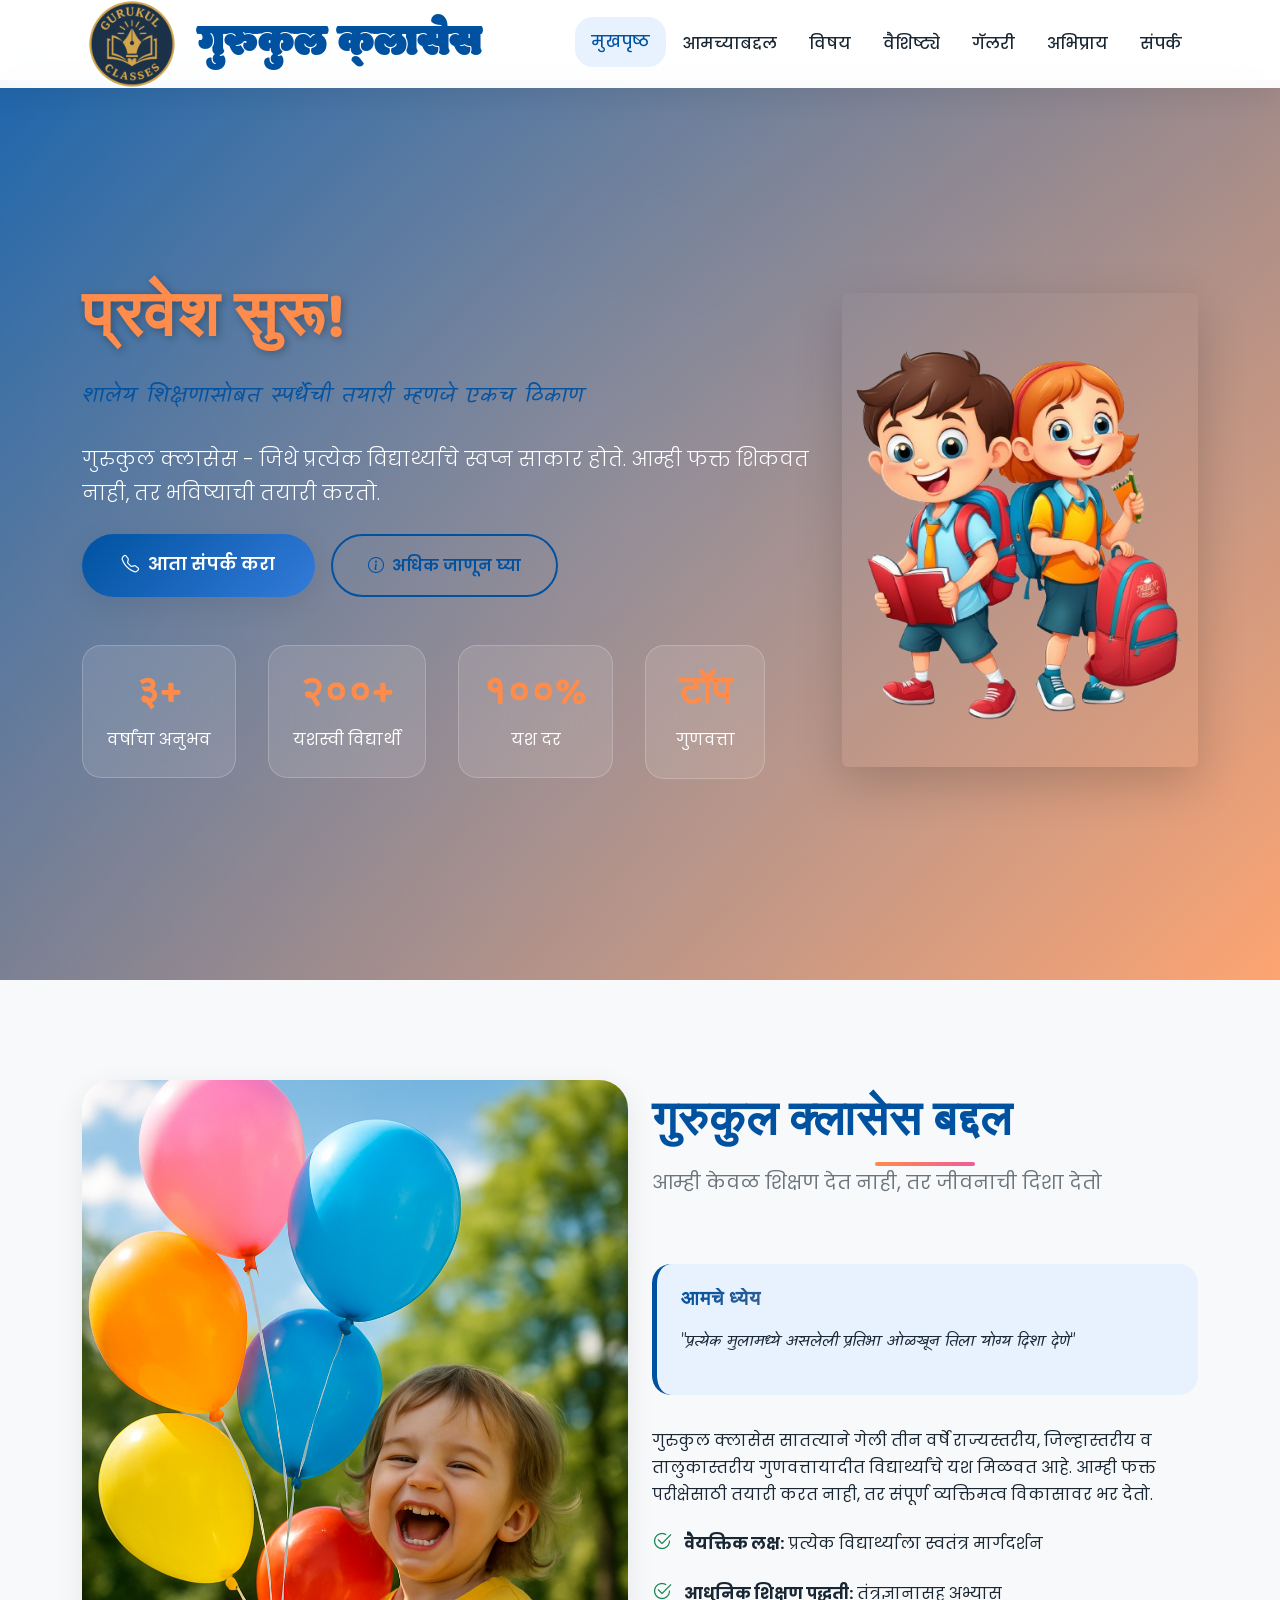
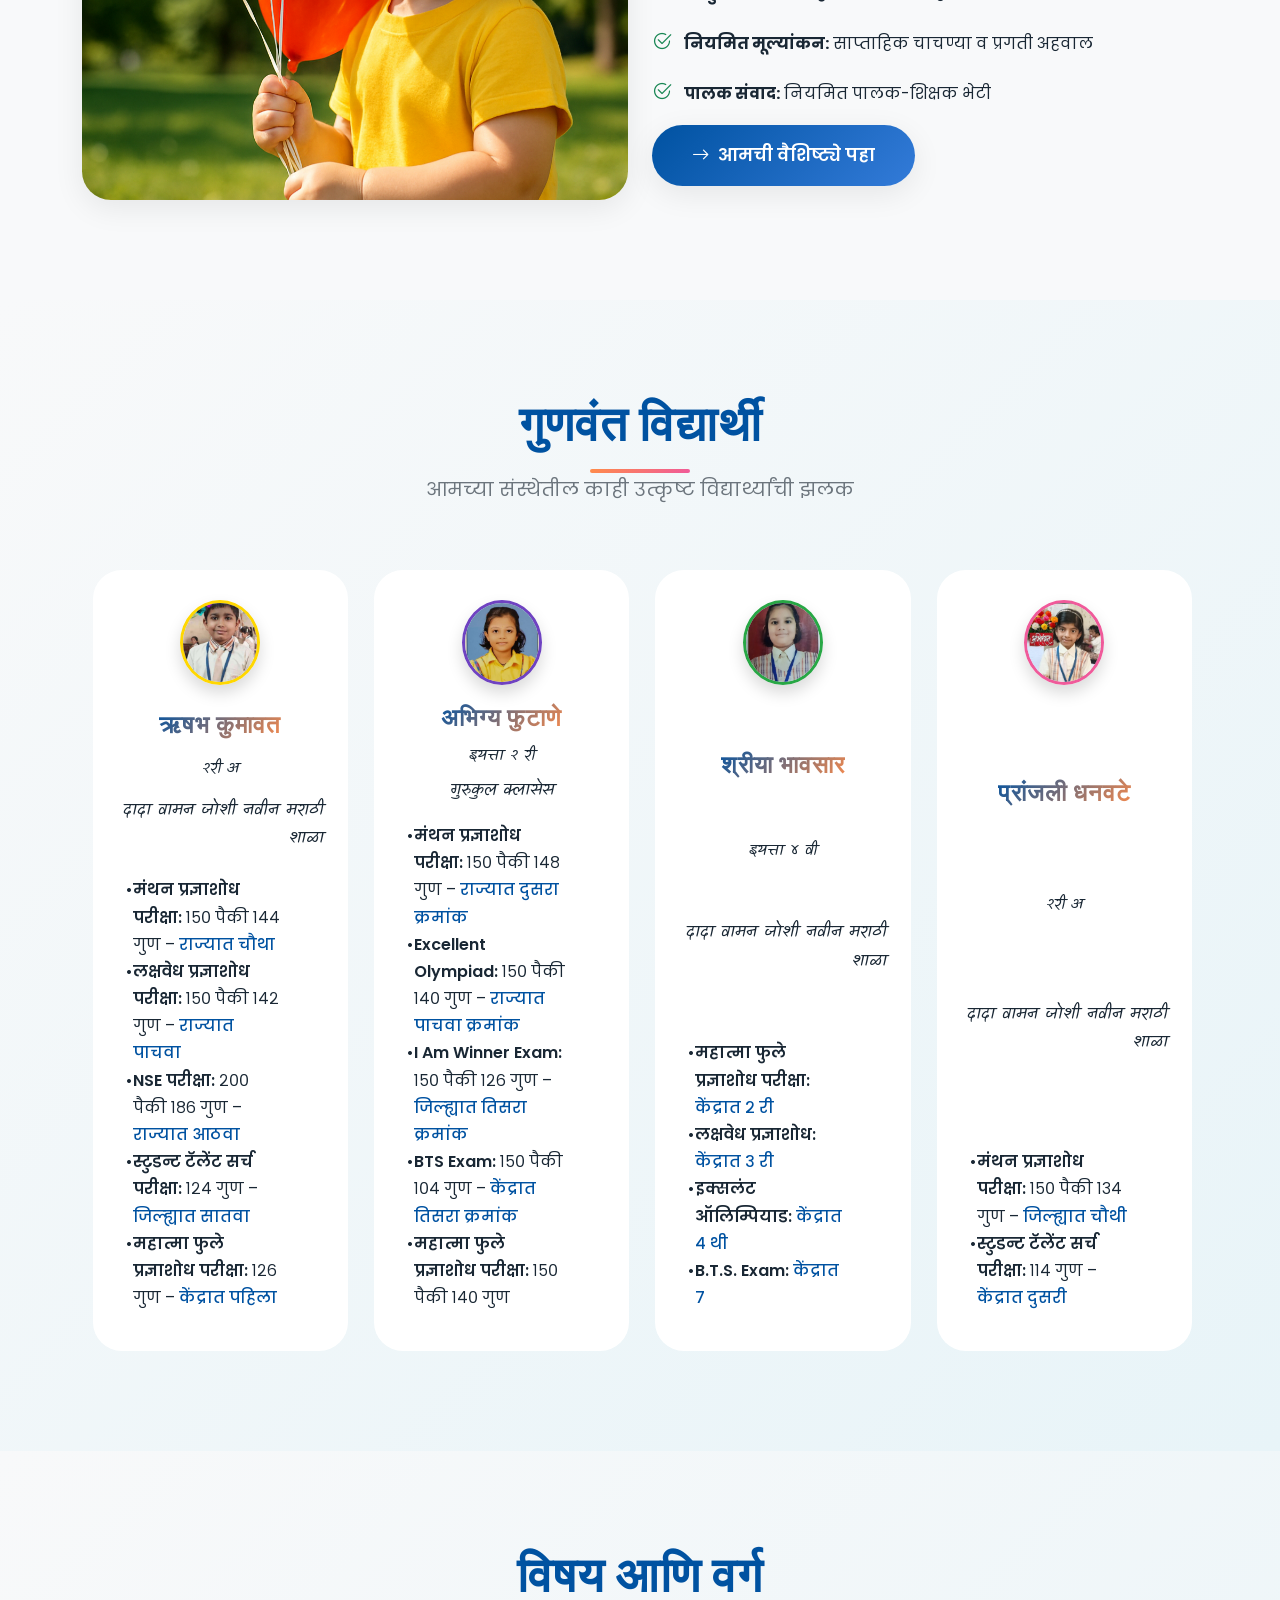
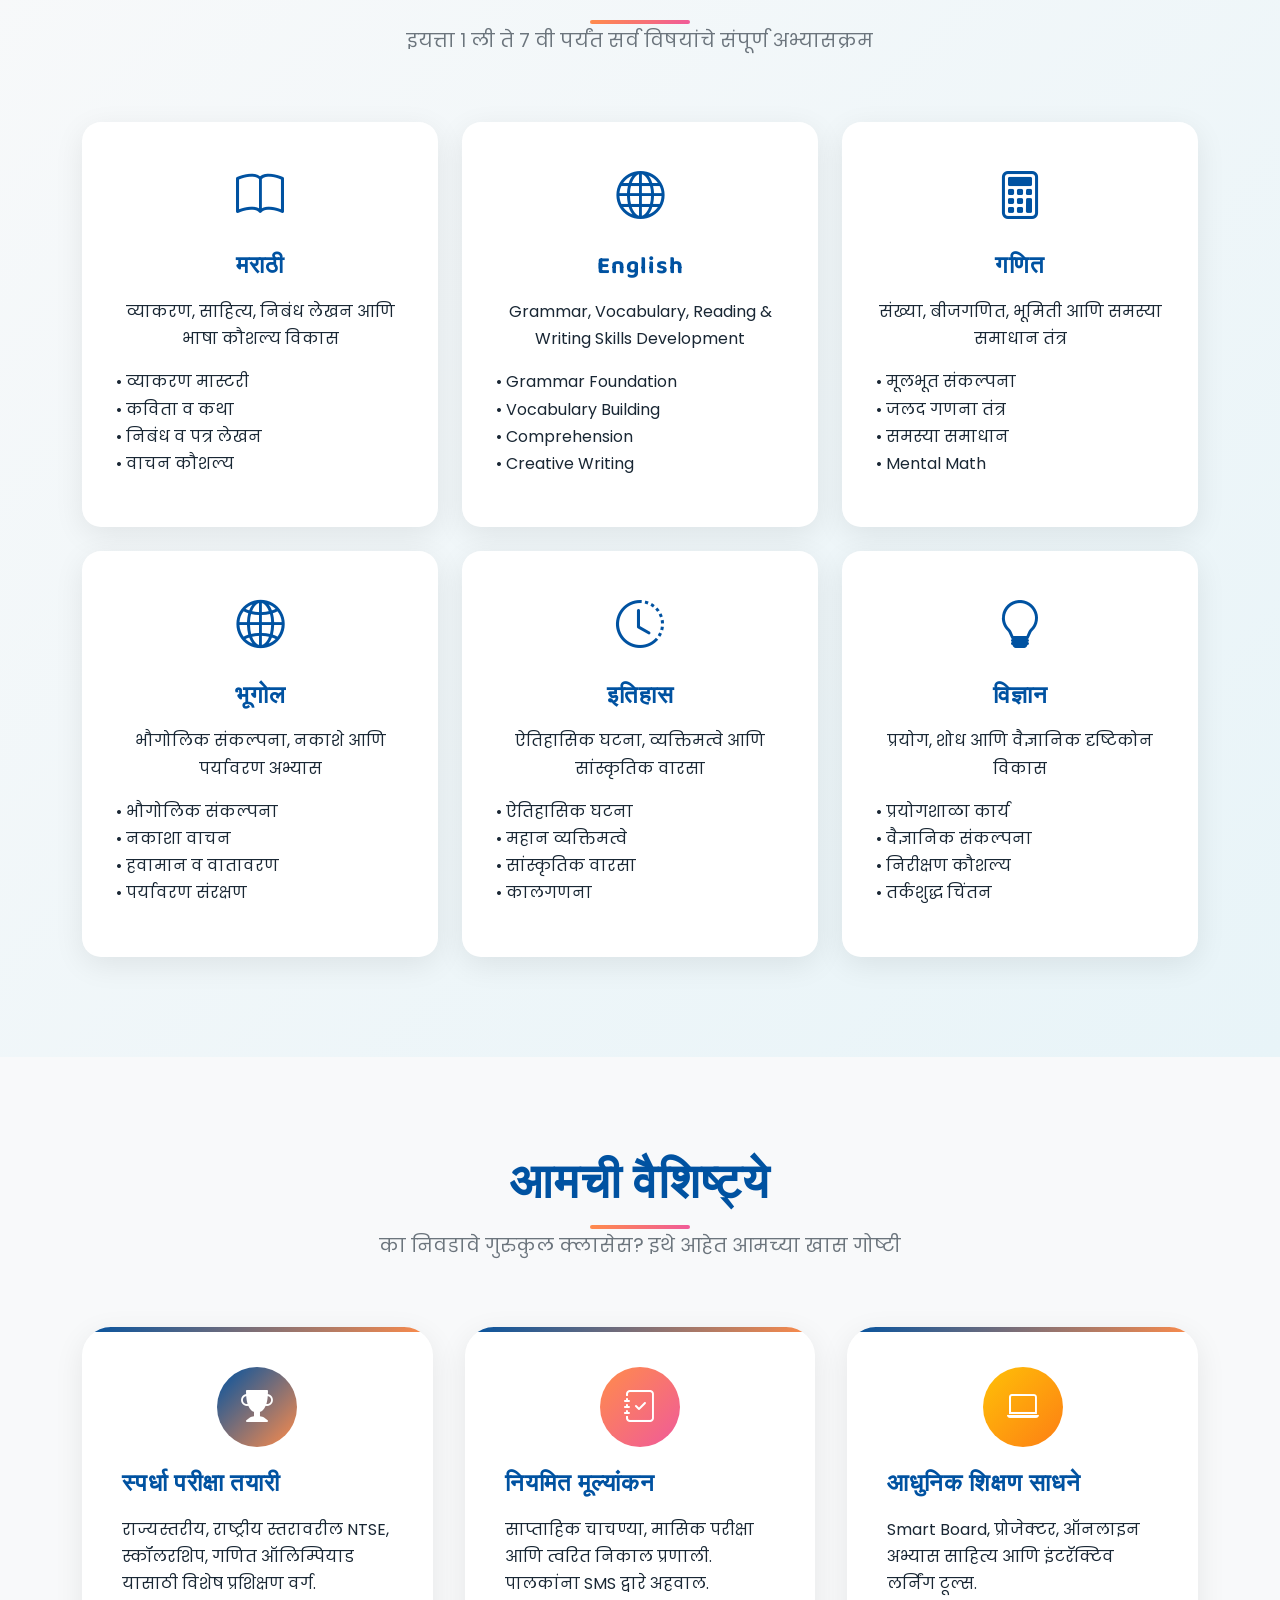
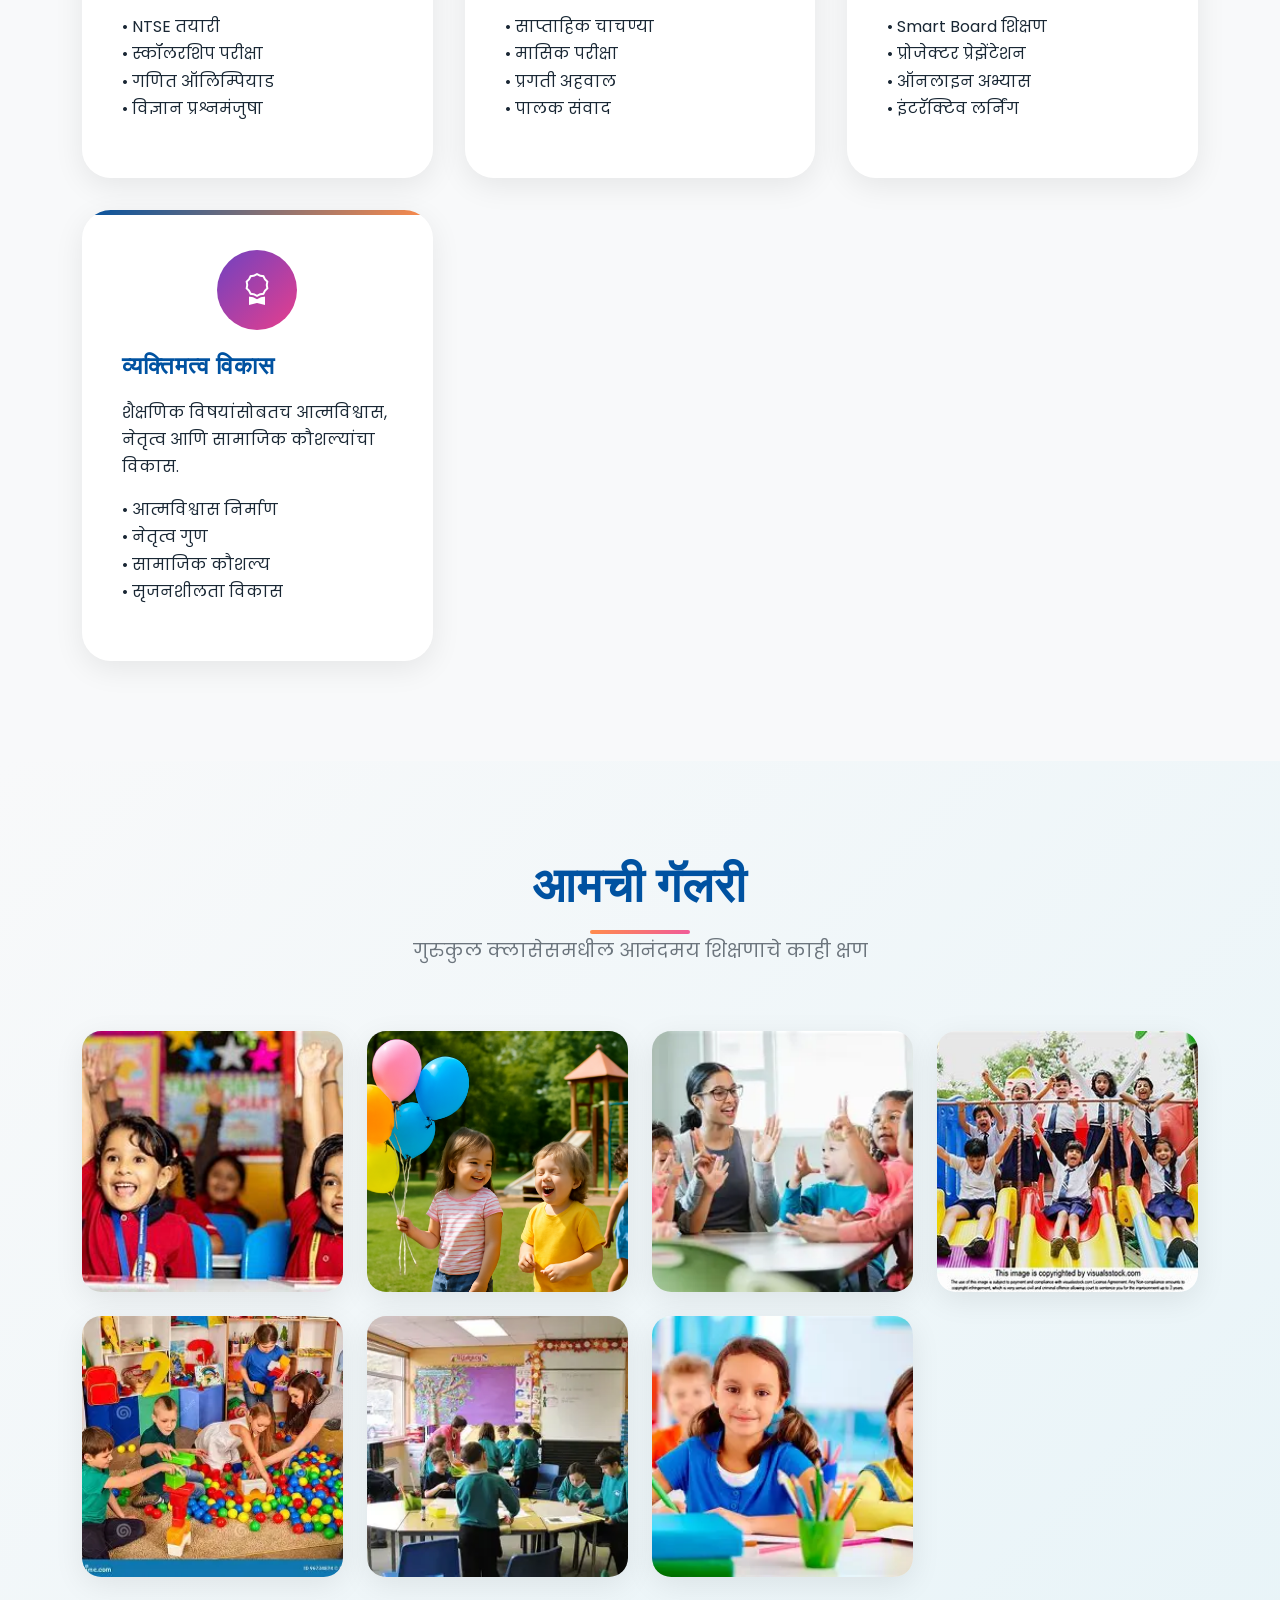
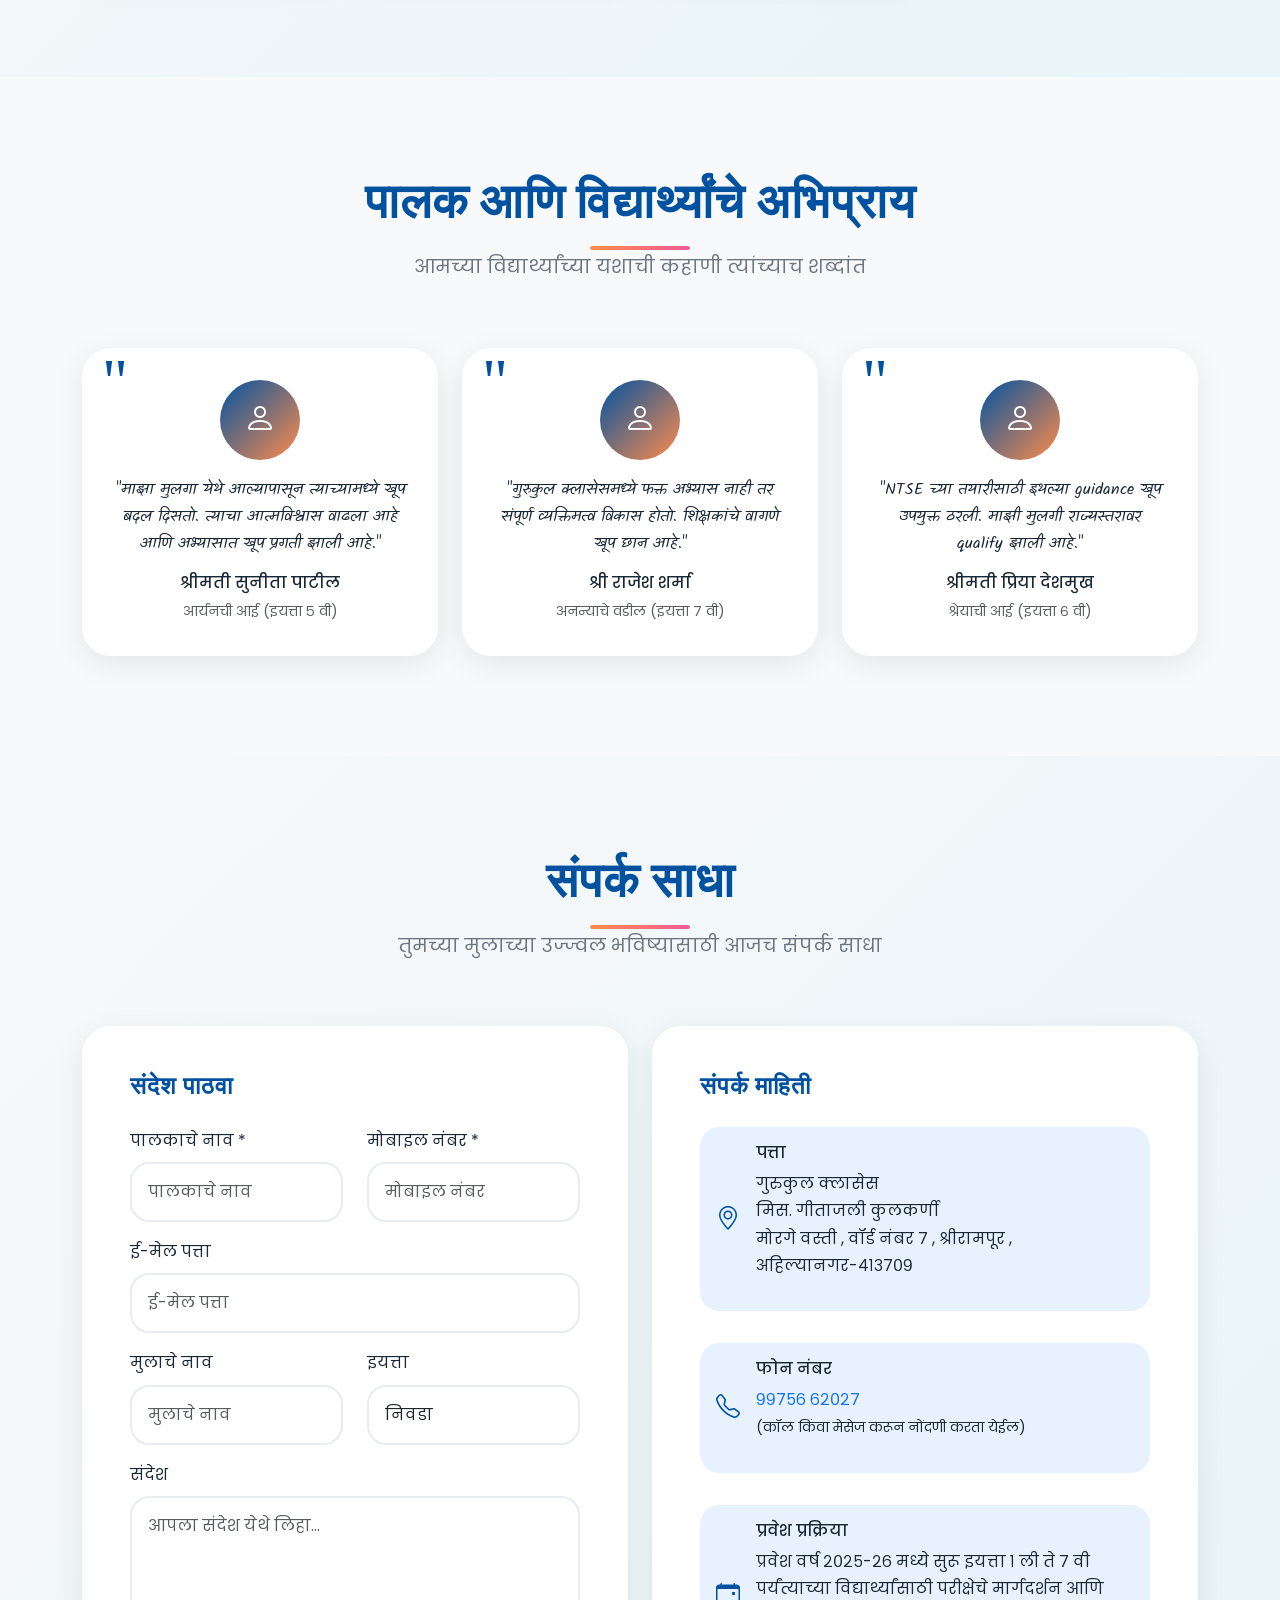
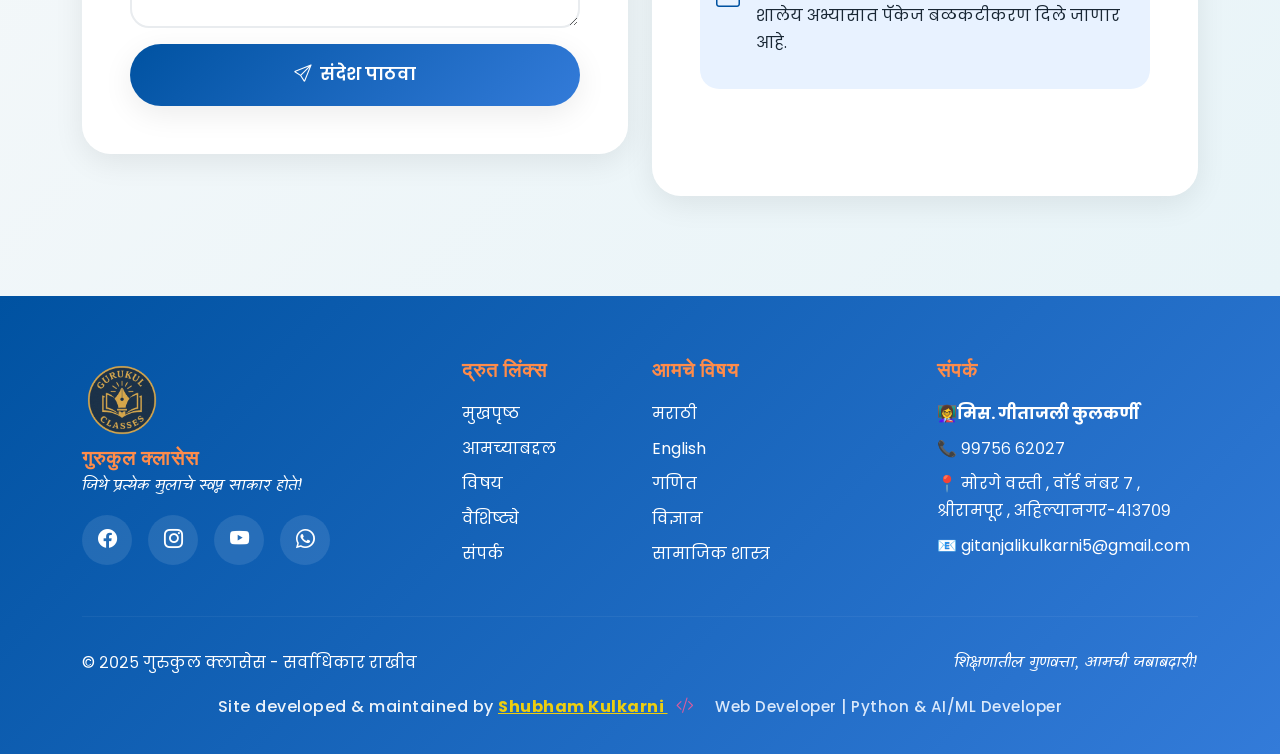
==== commit b0749ee7: "fix: Update student grade from 5th to 4th in index.html" ====
--- a/index.html
+++ b/index.html
@@ -415,7 +415,7 @@
             <img src="assets/stu3.jpg" alt="Student Profile" width="85" height="85" class="rounded-circle shadow" style="object-fit:cover; border:3px solid #28a745;">
           </div>
           <h4 class="mb-1 text-gradient">श्रीया भावसार</h4>
-          <span class="mb-2 handwritten">इयत्ता ५ वी</span>
+          <span class="mb-2 handwritten">इयत्ता ४  वी</span>
           <span class="student-school handwritten" style="margin-bottom:8px; display:block; font-size:1.05em;">दादा वामन जोशी नवीन मराठी शाळा</span>
             <ul class="list-unstyled achievements-list text-start mt-2 mb-2" style="font-size:1em; margin-left:0; text-align:left;">
             <li style="display: flex; align-items: flex-start;">
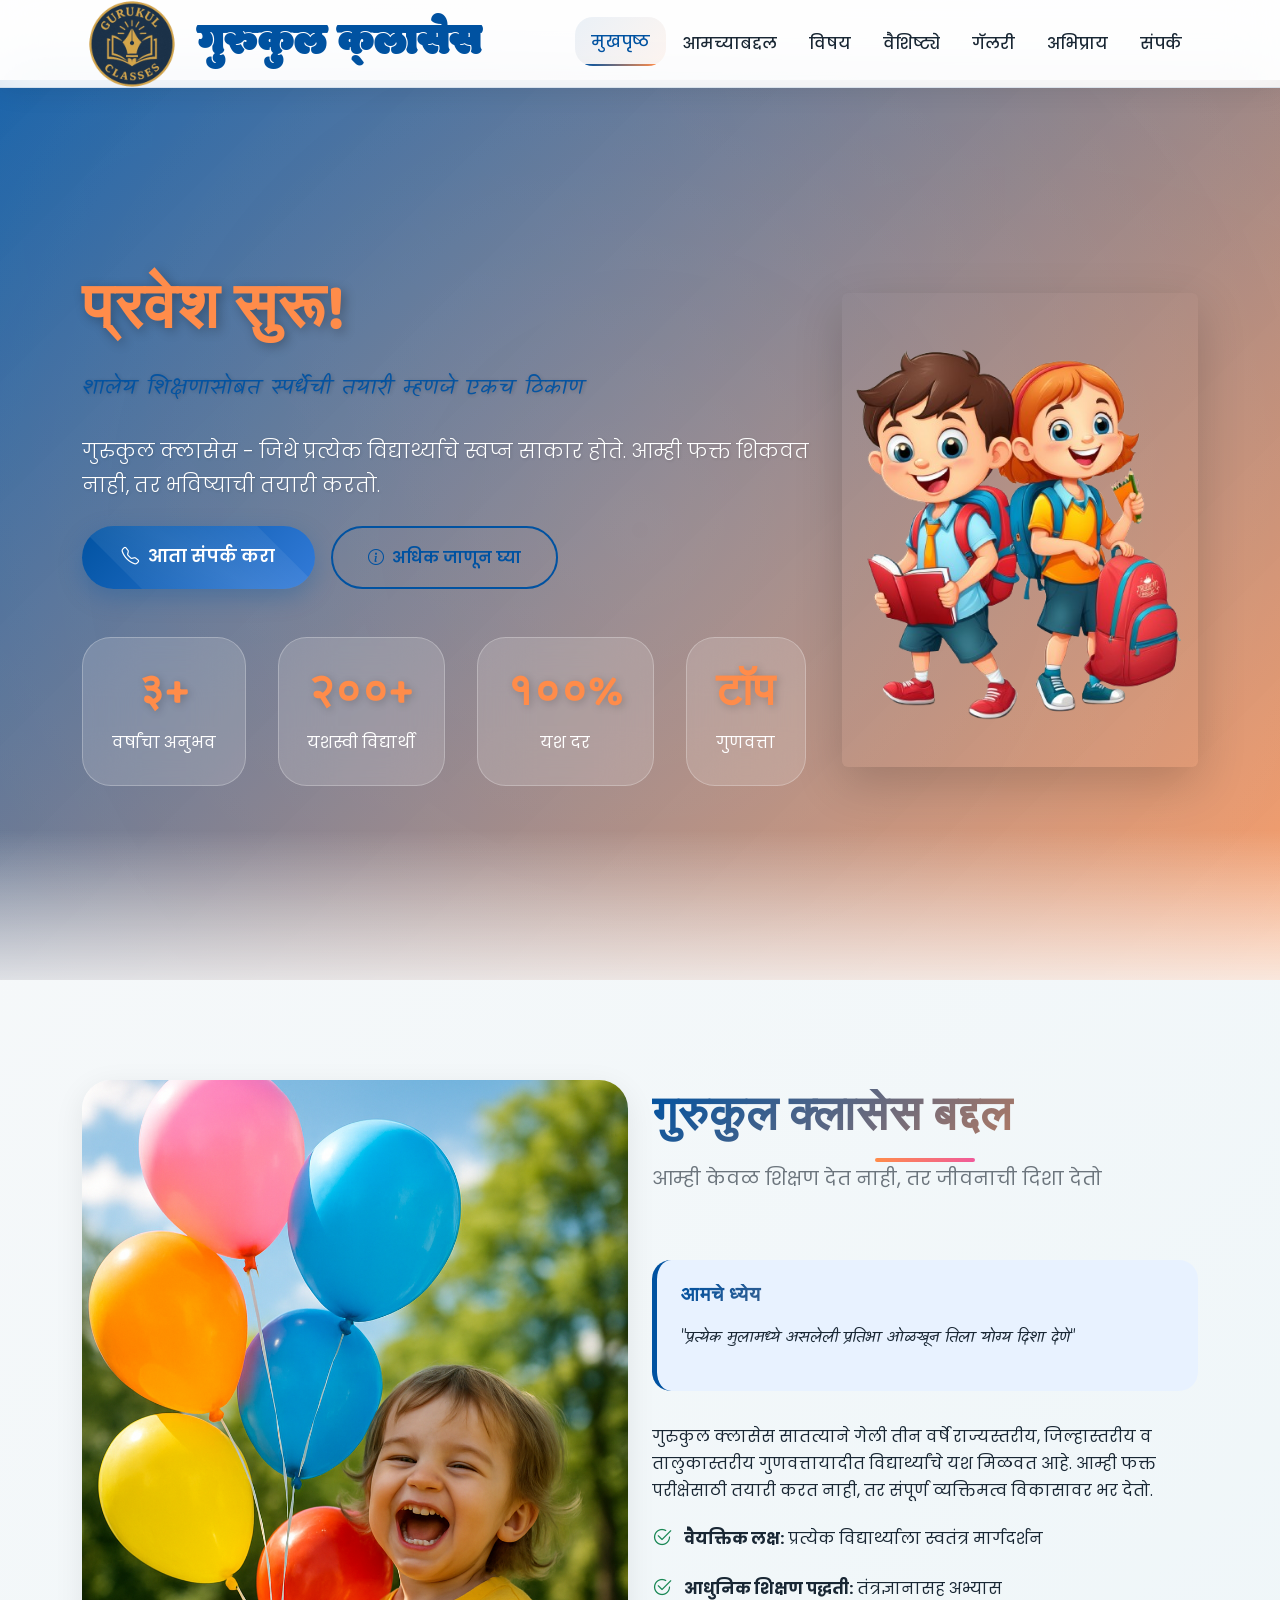
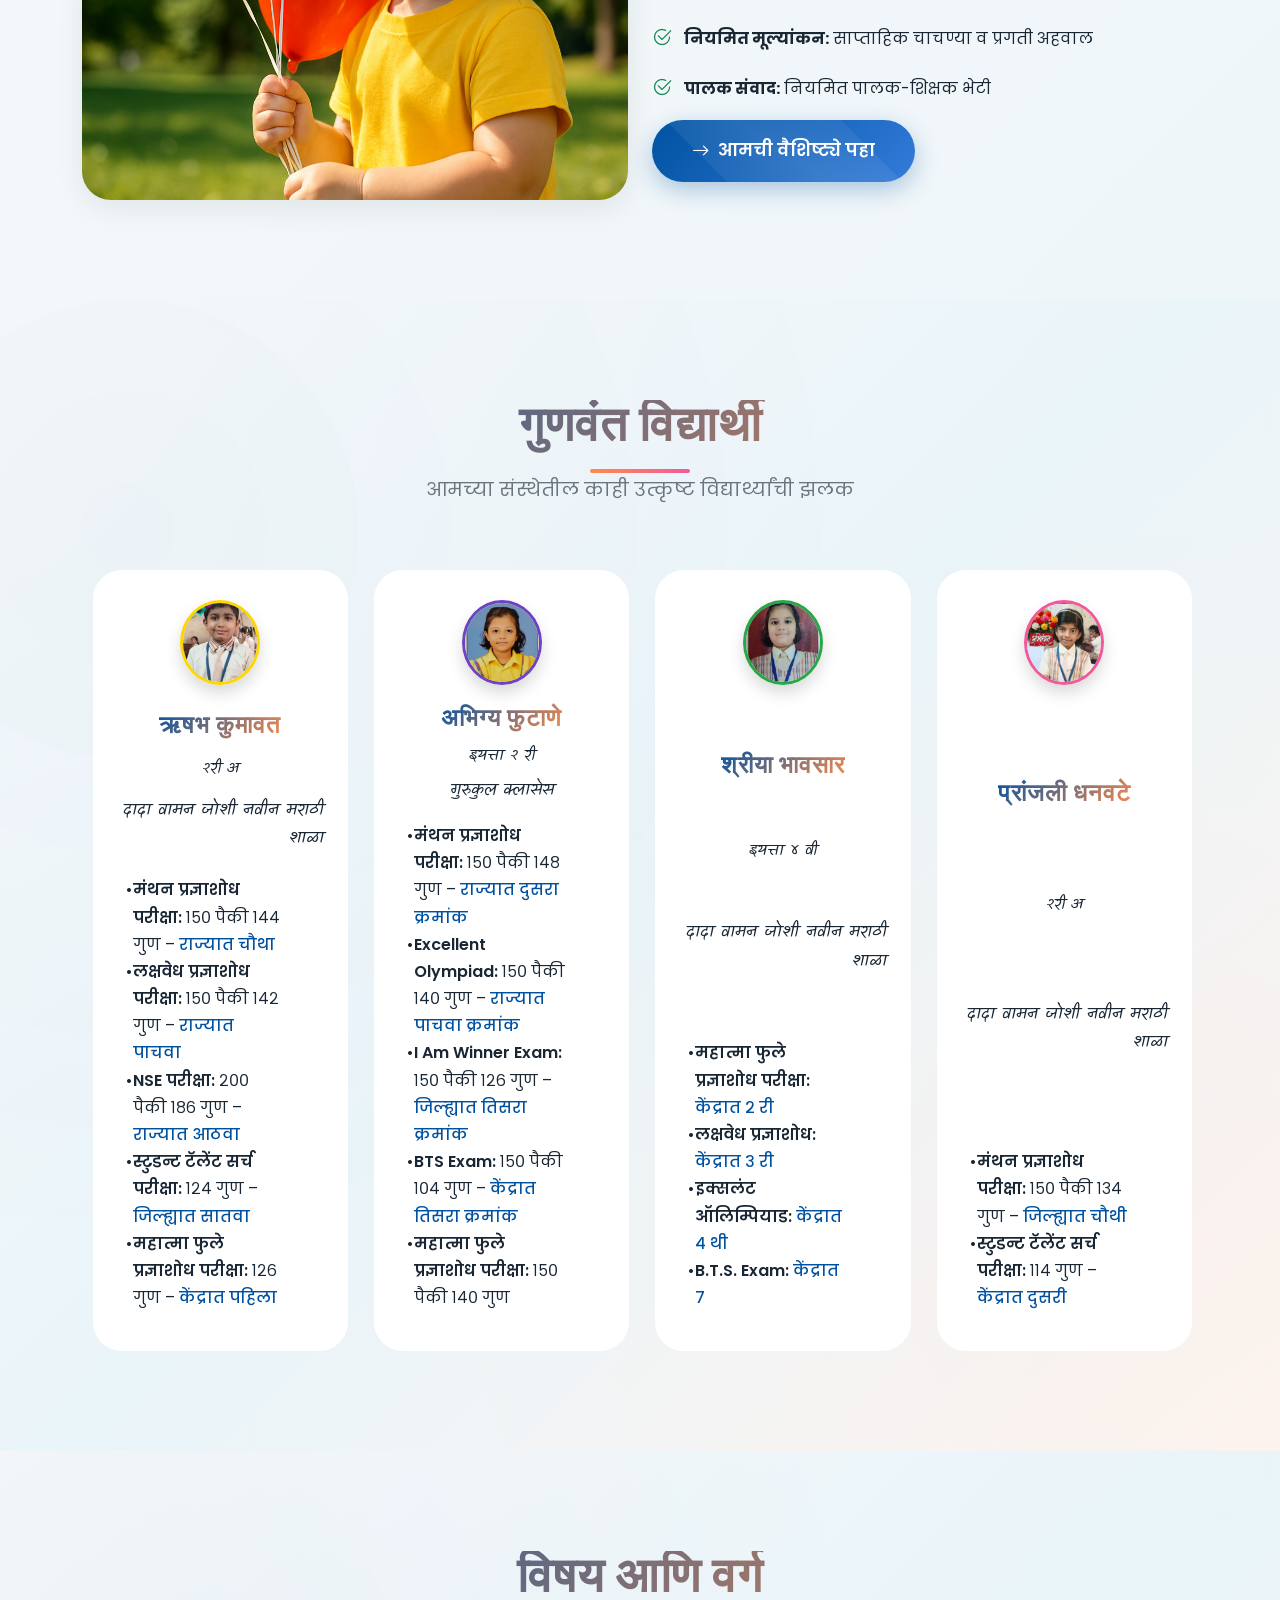
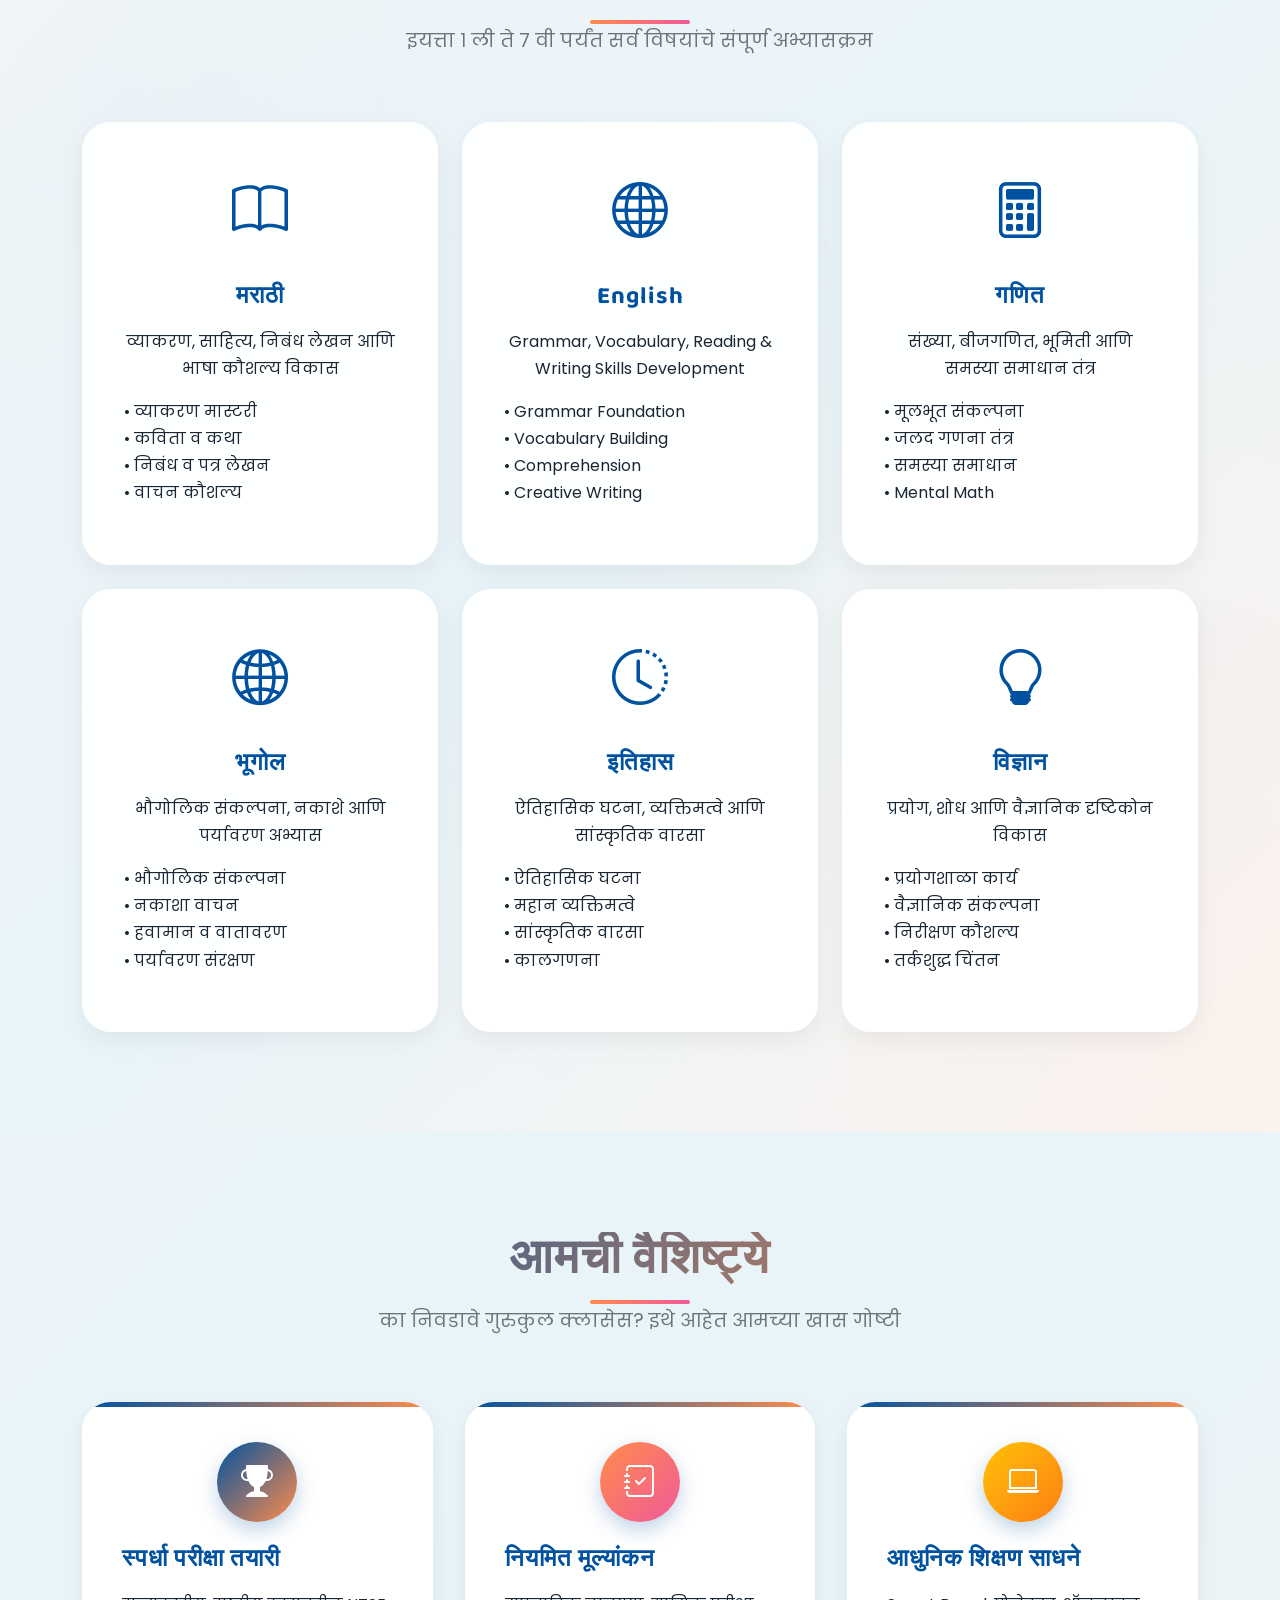
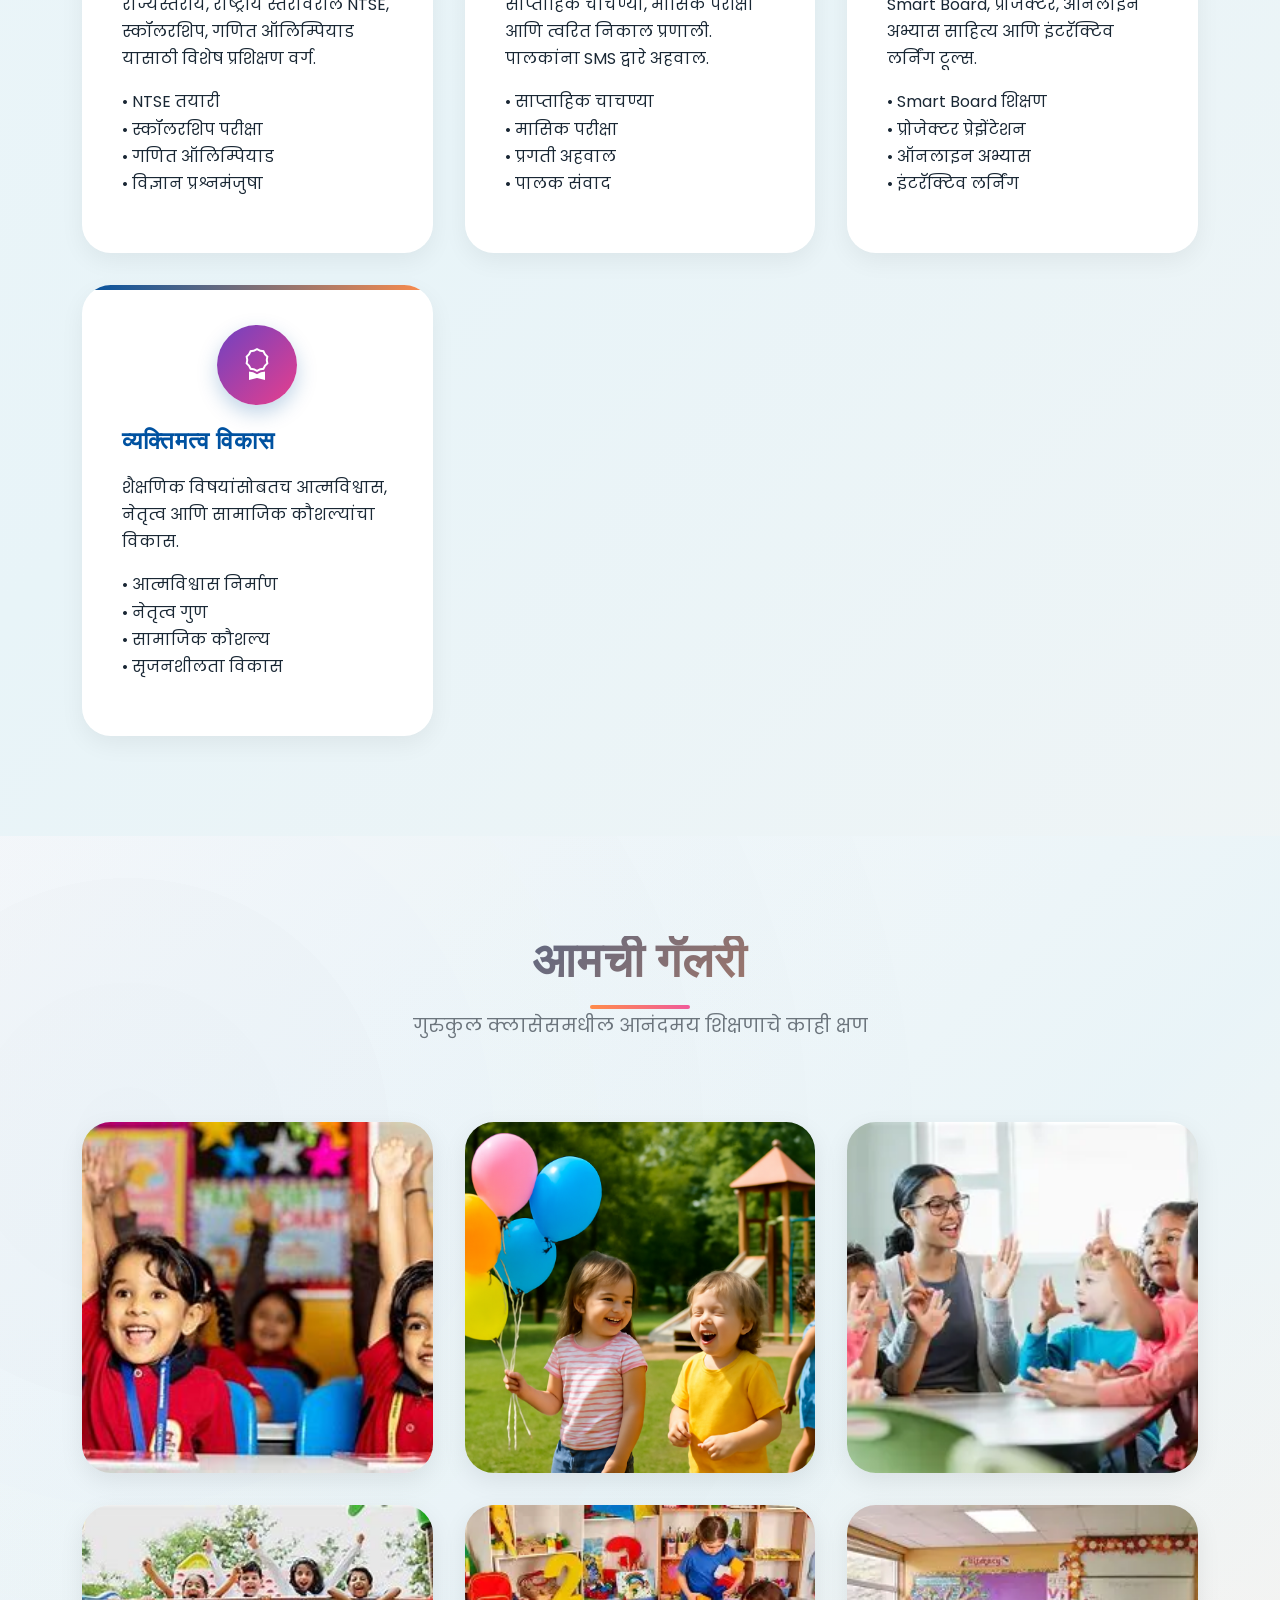
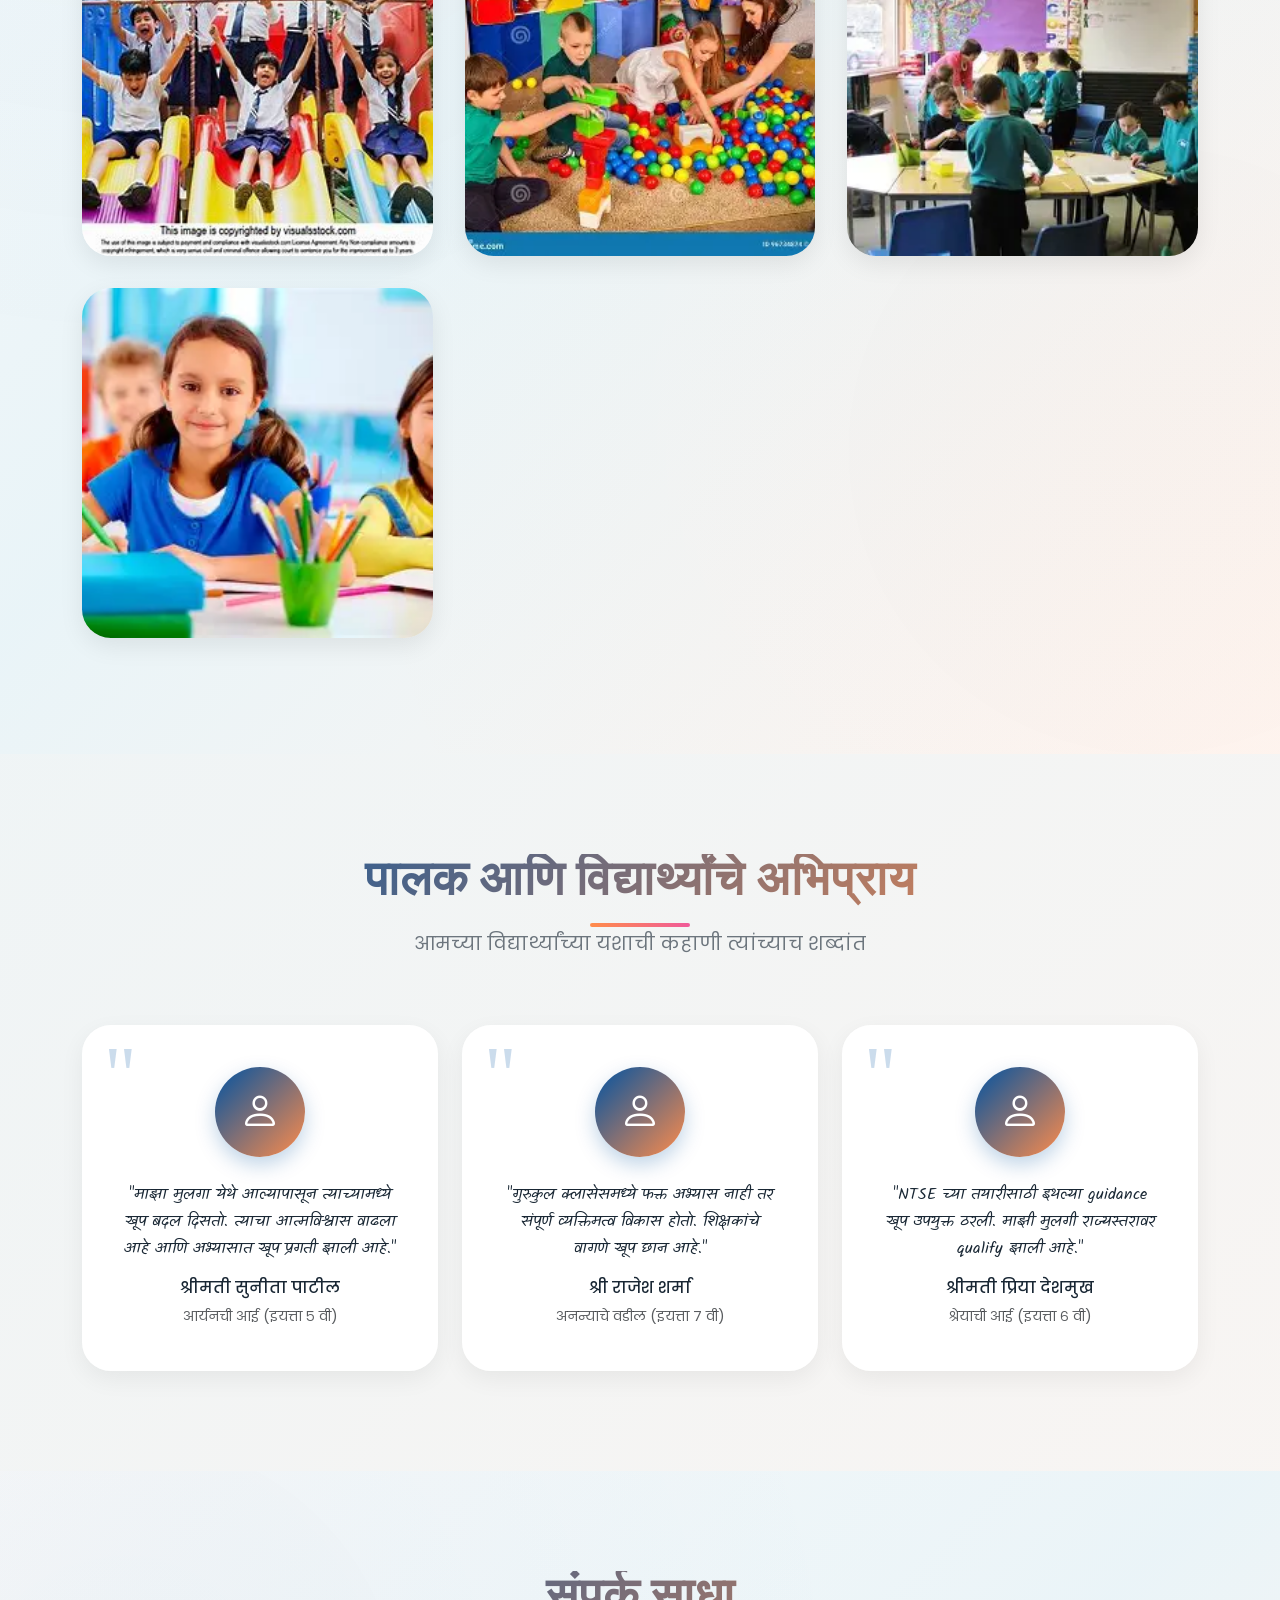
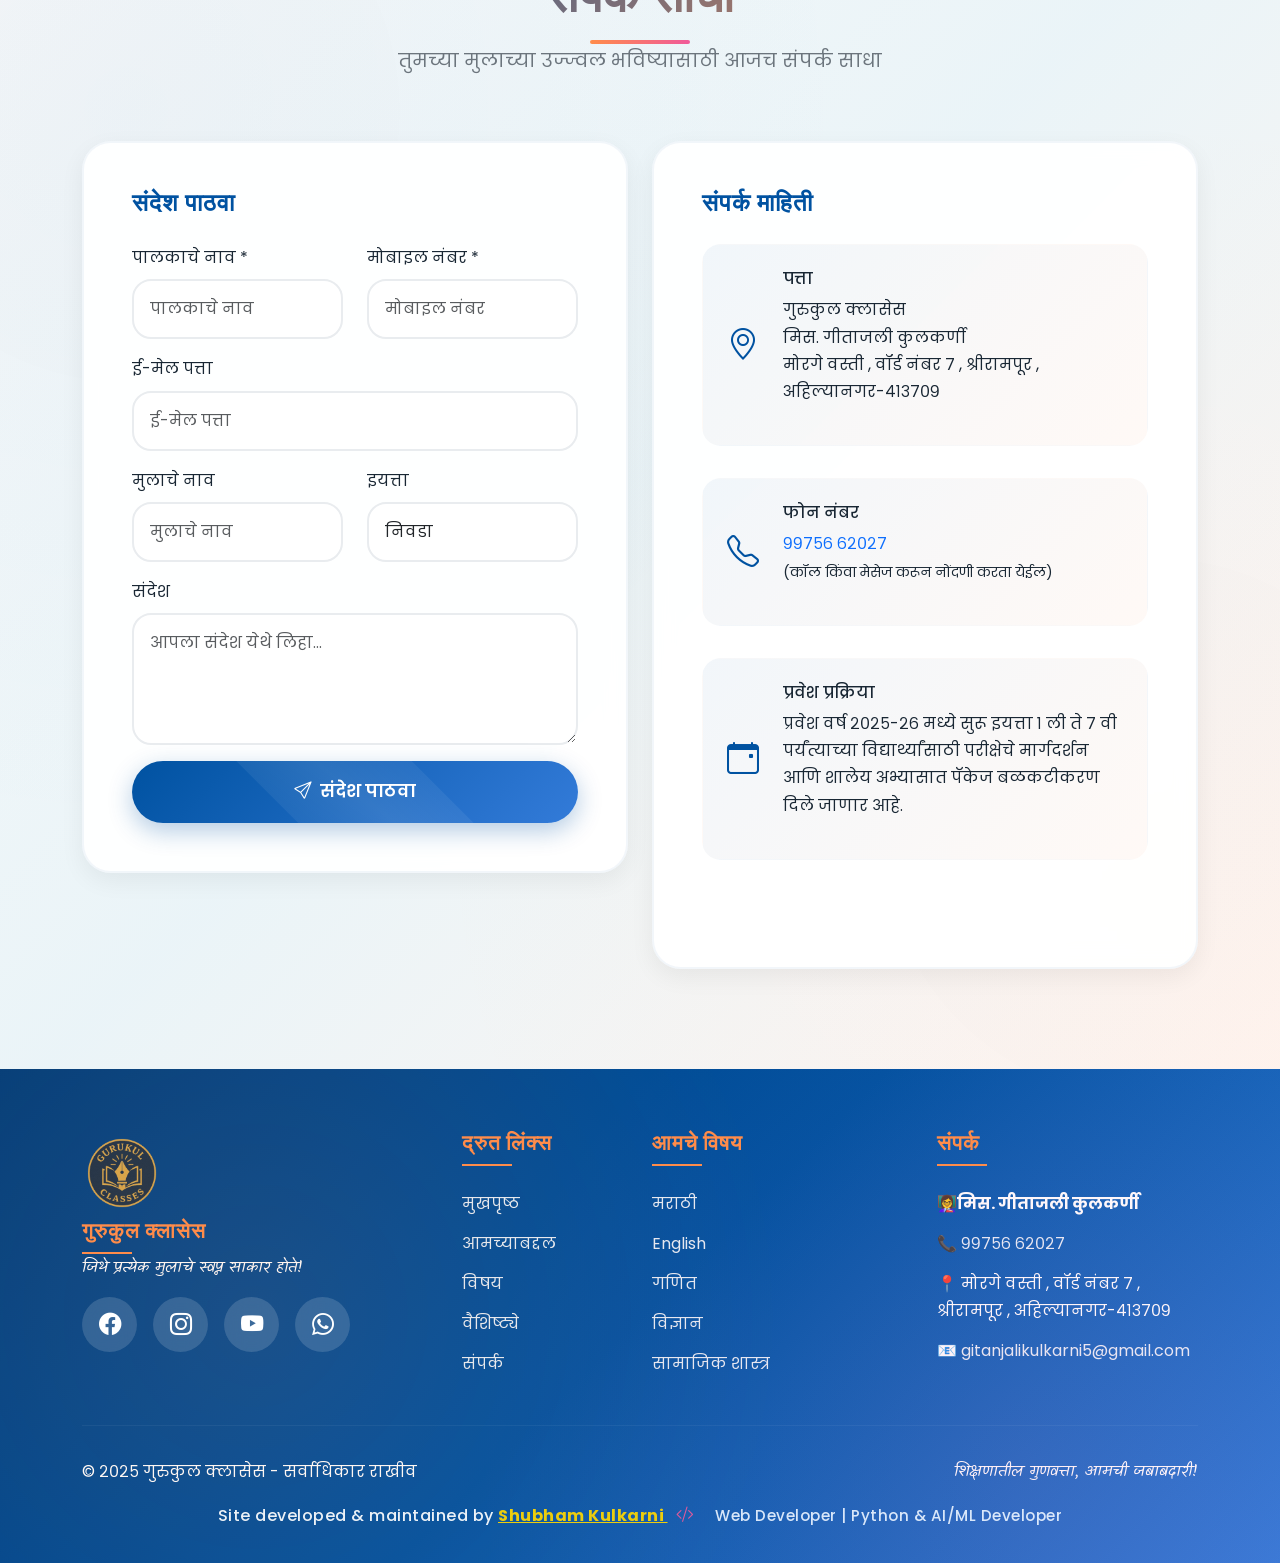
==== commit a1dfaf47: "Enhanced frontend with modern UI/UX design patterns Co-authored-by: kulkarnishub377 <122161262+kulka" ====
--- a/index.html
+++ b/index.html
@@ -249,10 +249,10 @@
           
           <div class="d-flex flex-wrap gap-3 mb-4">
             <a href="#contact" class="btn-primary-custom">
-              <i class="bi bi-telephone me-2"></i>आता संपर्क करा
+              <span><i class="bi bi-telephone me-2"></i>आता संपर्क करा</span>
             </a>
             <a href="#about" class="btn-outline-custom">
-              <i class="bi bi-info-circle me-2"></i>अधिक जाणून घ्या
+              <span><i class="bi bi-info-circle me-2"></i>अधिक जाणून घ्या</span>
             </a>
           </div>
           
@@ -278,7 +278,7 @@
         
         <div class="col-lg-4" data-aos="fade-left" data-aos-delay="200">
           <div class="hero-image">
-            <img src="assets/02-0436295-65bd788ce1cfb.png" alt="Gurukul Classes" class="img-fluid rounded shadow-lg">
+            <img src="assets/02-0436295-65bd788ce1cfb.png" alt="Gurukul Classes" class="img-fluid rounded shadow-lg" loading="eager">
           </div>
         </div>
       </div>
@@ -326,7 +326,7 @@
             </li>
           </ul>
           <a href="#features" class="btn-primary-custom">
-            <i class="bi bi-arrow-right me-2"></i>आमची वैशिष्ट्ये पहा
+            <span><i class="bi bi-arrow-right me-2"></i>आमची वैशिष्ट्ये पहा</span>
           </a>
         </div>
       </div>
@@ -713,49 +713,49 @@
       
       <div class="gallery-grid">
         <div class="gallery-item" data-aos="zoom-in" data-aos-delay="200">
-          <img src="assets/9.png" alt="Gallery Image 1">
+          <img src="assets/9.png" alt="Gallery Image 1" loading="lazy">
           <div class="gallery-overlay">
         <i class="bi bi-zoom-in"></i>
           </div>
         </div>
         
         <div class="gallery-item" data-aos="zoom-in" data-aos-delay="300">
-          <img src="assets/10.png" alt="Gallery Image 2">
+          <img src="assets/10.png" alt="Gallery Image 2" loading="lazy">
           <div class="gallery-overlay">
         <i class="bi bi-zoom-in"></i>
           </div>
         </div>
         
         <div class="gallery-item" data-aos="zoom-in" data-aos-delay="400">
-          <img src="assets/6.png" alt="Gallery Image 3">
+          <img src="assets/6.png" alt="Gallery Image 3" loading="lazy">
           <div class="gallery-overlay">
         <i class="bi bi-zoom-in"></i>
           </div>
         </div>
         
         <div class="gallery-item" data-aos="zoom-in" data-aos-delay="500">
-          <img src="assets/5.png" alt="Gallery Image 4">
+          <img src="assets/5.png" alt="Gallery Image 4" loading="lazy">
           <div class="gallery-overlay">
         <i class="bi bi-zoom-in"></i>
           </div>
         </div>
         
         <div class="gallery-item" data-aos="zoom-in" data-aos-delay="600">
-          <img src="assets/4.png" alt="Gallery Image 5">
+          <img src="assets/4.png" alt="Gallery Image 5" loading="lazy">
           <div class="gallery-overlay">
         <i class="bi bi-zoom-in"></i>
           </div>
         </div>
         
         <div class="gallery-item" data-aos="zoom-in" data-aos-delay="700">
-          <img src="assets/2.png" alt="Gallery Image 6">
+          <img src="assets/2.png" alt="Gallery Image 6" loading="lazy">
           <div class="gallery-overlay">
         <i class="bi bi-zoom-in"></i>
           </div>
         </div>
         
         <div class="gallery-item" data-aos="zoom-in" data-aos-delay="800">
-          <img src="assets/1.png" alt="Gallery Image 7">
+          <img src="assets/1.png" alt="Gallery Image 7" loading="lazy">
           <div class="gallery-overlay">
         <i class="bi bi-zoom-in"></i>
           </div>
@@ -870,7 +870,7 @@
               </div>
               
               <button type="submit" class="btn-primary-custom w-100">
-                <i class="bi bi-send me-2"></i>संदेश पाठवा
+                <span><i class="bi bi-send me-2"></i>संदेश पाठवा</span>
               </button>
             </form>
           </div>
--- a/style.css
+++ b/style.css
@@ -1,6 +1,228 @@
+@media (max-width: 576px) {
+  #top-students .student-card {
+    width: 94vw;
+    min-width: unset;
+    max-width: 98vw;
+    padding: 0.7rem 0.5rem 0.7rem 0.5rem;
+    margin: 0 auto 0.8rem auto;
+    box-shadow: 0 2px 10px 0 rgba(0,0,0,0.07);
+    border-radius: 14px;
+    background: #fff;
+    min-height: unset;
+    height: auto;
+    display: flex;
+    flex-direction: column;
+    align-items: center;
+    justify-content: flex-start;
+    gap: 0.3rem;
+  }
+  #top-students .student-profile {
+    margin-bottom: 0.5rem !important;
+  }
+  #top-students .student-profile img {
+    width: 62px;
+    height: 62px;
+    object-fit: cover;
+    border-width: 2.5px !important;
+  }
+  #top-students .text-gradient {
+    font-size: 1.08em;
+    margin-bottom: 0.2em;
+  }
+  #top-students .handwritten {
+    font-size: 1em !important;
+    margin-bottom: 0.2em !important;
+  }
+  #top-students .student-school {
+    margin-bottom: 4px !important;
+    font-size: 0.98em !important;
+  }
+  #top-students .achievements-list {
+    text-align: left;
+    background: #f8f9fa;
+    border-radius: 10px;
+    padding: 0.4em 0.6em 0.4em 0.6em;
+    margin: 0.2em 0 0.2em 0;
+    box-shadow: 0 1px 5px 0 rgba(0,0,0,0.03);
+    font-size: 0.96em;
+    line-height: 1.5;
+    display: block;
+  }
+  #top-students .achievements-list li {
+    padding: 0.4em 0.1em 0.4em 0.1em;
+    border-bottom: 1px dashed #d1d5db;
+    margin-bottom: 0.08em;
+    font-size: 0.96em;
+    display: flex;
+    align-items: flex-start;
+    gap: 0.3em;
+    justify-content: flex-start;
+    text-align: left;
+  }
+  #top-students .achievements-list li > div {
+    text-align: left;
+    width: 100%;
+    word-break: break-word;
+  }
+  #top-students .achievements-list li:last-child {
+    border-bottom: none;
+  }
+}
+/* Enhanced mobile design for Top Student achievements list */
+@media (max-width: 576px) {
+  #top-students .achievements-list {
+    text-align: left;
+    background: #f8f9fa;
+    border-radius: 12px;
+    padding: 0.7em 1em 0.7em 1em;
+    margin: 0.5em 0 0.5em 0;
+    box-shadow: 0 1px 6px 0 rgba(0,0,0,0.04);
+    font-size: 1em;
+    line-height: 1.7;
+    display: block;
+  }
+  #top-students .achievements-list li {
+    padding: 0.7em 0.2em 0.7em 0.2em;
+    border-bottom: 1px dashed #d1d5db;
+    margin-bottom: 0.2em;
+    font-size: 1em;
+    display: flex;
+    align-items: flex-start;
+    gap: 0.5em;
+    justify-content: flex-start;
+    text-align: left;
+  }
+  #top-students .achievements-list li > div {
+    text-align: left;
+    width: 100%;
+    word-break: break-word;
+  }
+  #top-students .achievements-list li:last-child {
+    border-bottom: none;
+  }
+}
+@media (max-width: 576px) {
+  #top-students .owl-carousel .student-card {
+    width: 97vw !important;
+    max-width: 99vw;
+    margin: 0 auto 1.7rem auto;
+    padding: 1.3rem 0.7rem 1.7rem 0.7rem;
+    border-radius: 1.3rem;
+    box-shadow: 0 4px 18px 0 rgba(0,0,0,0.10);
+    background: #fff;
+    display: flex;
+    flex-direction: column;
+    align-items: center;
+  }
+  #top-students .student-profile img {
+    width: 68vw !important;
+    max-width: 110px;
+    min-width: 70px;
+    height: auto !important;
+    aspect-ratio: 1/1;
+    object-fit: cover;
+    border-width: 2.5px !important;
+    margin-bottom: 0.7rem;
+  }
+  #top-students .student-card h4,
+  #top-students .student-card .handwritten,
+  #top-students .student-card .student-school {
+    text-align: center;
+    width: 100%;
+    font-size: 1.13em;
+  }
+  #top-students .achievements-list {
+    font-size: 1.04em !important;
+    padding-left: 0.2em;
+    margin-left: 0;
+    margin-top: 0.7em;
+    margin-bottom: 0.7em;
+    background: #f8f9fa;
+    border-radius: 0.8em;
+    box-shadow: 0 1px 6px 0 rgba(0,0,0,0.06);
+    padding: 0.7em 0.7em 0.7em 0.7em;
+  }
+  #top-students .achievements-list li {
+    flex-direction: column;
+    align-items: flex-start;
+    margin-bottom: 0.85em;
+    border-bottom: 1px dashed #e0e0e0;
+    padding-bottom: 0.5em;
+    padding-left: 0.2em;
+    background: none;
+  }
+  #top-students .achievements-list li:last-child {
+    border-bottom: none;
+    margin-bottom: 0;
+    padding-bottom: 0;
+  }
+  #top-students .achievements-list li span:last-child {
+    display: none;
+  }
+  #top-students .achievements-list li div span[style*="font-weight:600"] {
+    color: #0052a1;
+    font-size: 1em;
+    font-weight: 600;
+    margin-bottom: 0.1em;
+    display: block;
+  }
+  #top-students .achievements-list li div span:not([style*="font-weight:600"]) {
+    color: #222;
+    font-size: 0.98em;
+    font-weight: 400;
+    display: block;
+    margin-top: 0.1em;
+  }
+}
+/* Responsive fixes for Top Students cards and images on mobile */
+@media (max-width: 576px) {
+  #top-students .owl-carousel .student-card {
+    width: 95vw !important;
+    max-width: 98vw;
+    margin: 0 auto 1.5rem auto;
+    padding: 1.2rem 0.5rem 1.5rem 0.5rem;
+    border-radius: 1.2rem;
+    box-shadow: 0 2px 12px 0 rgba(0,0,0,0.08);
+    background: #fff;
+    display: flex;
+    flex-direction: column;
+    align-items: center;
+  }
+  #top-students .student-profile img {
+    width: 70vw !important;
+    max-width: 120px;
+    min-width: 80px;
+    height: auto !important;
+    aspect-ratio: 1/1;
+    object-fit: cover;
+    border-width: 2.5px !important;
+    margin-bottom: 0.7rem;
+  }
+  #top-students .student-card h4,
+  #top-students .student-card .handwritten,
+  #top-students .student-card .student-school {
+    text-align: center;
+    width: 100%;
+    font-size: 1.1em;
+  }
+  #top-students .achievements-list {
+    font-size: 0.98em !important;
+    padding-left: 0.2em;
+    margin-left: 0;
+  }
+  #top-students .achievements-list li {
+    flex-direction: column;
+    align-items: flex-start;
+    margin-bottom: 0.5em;
+  }
+  #top-students .achievements-list li span:last-child {
+    display: none;
+  }
+}
     :root{
       --primary: #0052a1;
-      --primary-light: #e8f2ff;  
+      --primary-light: #e8f2ff;
+      --primary-dark: #003d7a;
       --secondary: #ff8c4a;
       --accent: #f05a9a;
       --success: #28a745;
@@ -12,8 +234,12 @@
       --radius: 1.2rem;
       --radius-lg: 1.8rem;
       --shadow: 0 8px 30px rgba(0,0,0,.08);
+      --shadow-hover: 0 12px 40px rgba(0,0,0,.15);
       --shadow-lg: 0 15px 50px rgba(0,0,0,.12);
+      --shadow-xl: 0 20px 60px rgba(0,0,0,.18);
       --transition: all .4s cubic-bezier(.4,0,.2,1);
+      --transition-fast: all .2s ease;
+      --transition-smooth: all .6s cubic-bezier(.25,.46,.45,.94);
     }
 
     * {
@@ -22,11 +248,32 @@
 
     body {
       font-family: 'Poppins', sans-serif;
-      background: var(--bg);
+      background: linear-gradient(135deg, #f8f9fa 0%, #e8f4f8 50%, #fff5f0 100%);
       color: var(--dark);
       line-height: 1.7;
       scroll-behavior: smooth;
       overflow-x: hidden;
+      position: relative;
+    }
+    
+    body::before {
+      content: '';
+      position: fixed;
+      top: 0;
+      left: 0;
+      right: 0;
+      bottom: 0;
+      background: 
+        radial-gradient(circle at 20% 50%, rgba(0,82,161,0.05) 0%, transparent 50%),
+        radial-gradient(circle at 80% 80%, rgba(255,140,74,0.05) 0%, transparent 50%),
+        radial-gradient(circle at 40% 20%, rgba(240,90,154,0.03) 0%, transparent 50%);
+      pointer-events: none;
+      z-index: 0;
+    }
+    
+    body > * {
+      position: relative;
+      z-index: 1;
     }
 
     /* Typography */
@@ -54,10 +301,10 @@
 
     /* Navigation */
     .navbar {
-      background: rgba(255, 255, 255, 0.95);
-      -webkit-backdrop-filter: blur(20px);
-      backdrop-filter: blur(20px);
-      box-shadow: var(--shadow);
+      background: rgba(255, 255, 255, 0.85);
+      -webkit-backdrop-filter: blur(25px);
+      backdrop-filter: blur(25px);
+      box-shadow: 0 4px 24px rgba(0,0,0,.08);
       transition: var(--transition);
       z-index: 2000;
       position: fixed;
@@ -69,6 +316,13 @@
       height: 88px;
       display: flex;
       align-items: center;
+      border-bottom: 1px solid rgba(0,82,161,0.1);
+    }
+    
+    .navbar.scrolled {
+      background: rgba(255, 255, 255, 0.98);
+      box-shadow: 0 8px 32px rgba(0,0,0,.12);
+      backdrop-filter: blur(30px);
     }
 
     .navbar .container {
@@ -105,10 +359,28 @@
       border-radius: 25px;
       transition: var(--transition);
       margin: 0 0.2rem;
+      position: relative;
+      overflow: hidden;
+    }
+    
+    .nav-link::before {
+      content: '';
+      position: absolute;
+      bottom: 0;
+      left: 50%;
+      width: 0;
+      height: 2px;
+      background: linear-gradient(90deg, var(--primary), var(--secondary));
+      transition: var(--transition);
+      transform: translateX(-50%);
+    }
+
+    .nav-link:hover::before, .nav-link.active::before {
+      width: 80%;
     }
 
     .nav-link:hover, .nav-link.active {
-      background: var(--primary-light);
+      background: linear-gradient(135deg, rgba(0,82,161,0.08) 0%, rgba(255,140,74,0.08) 100%);
       color: var(--primary) !important;
       transform: translateY(-2px);
     }
@@ -340,14 +612,37 @@
       font-weight: 600;
       font-size: 1.1rem;
       transition: var(--transition);
-      box-shadow: var(--shadow);
+      box-shadow: 0 8px 24px rgba(0,82,161,0.3);
       text-decoration: none;
       display: inline-block;
+      position: relative;
+      overflow: hidden;
+    }
+    
+    .btn-primary-custom span {
+      position: relative;
+      z-index: 2;
+    }
+    
+    .btn-primary-custom::before {
+      content: '';
+      position: absolute;
+      top: 0;
+      left: -100%;
+      width: 100%;
+      height: 100%;
+      background: linear-gradient(90deg, transparent, rgba(255,255,255,0.3), transparent);
+      transition: left 0.5s;
+      z-index: 1;
+    }
+    
+    .btn-primary-custom:hover::before {
+      left: 100%;
     }
 
     .btn-primary-custom:hover {
       transform: translateY(-4px);
-      box-shadow: var(--shadow-lg);
+      box-shadow: 0 12px 32px rgba(0,82,161,0.4);
       color: white;
     }
 
@@ -361,18 +656,45 @@
       transition: var(--transition);
       text-decoration: none;
       display: inline-block;
-    }
-
+      position: relative;
+      overflow: hidden;
+    }
+    
+    .btn-outline-custom::before {
+      content: '';
+      position: absolute;
+      top: 50%;
+      left: 50%;
+      width: 0;
+      height: 0;
+      background: var(--primary);
+      border-radius: 50%;
+      transform: translate(-50%, -50%);
+      transition: width 0.4s, height 0.4s;
+      z-index: 0;
+    }
+    
+    .btn-outline-custom:hover::before {
+      width: 300%;
+      height: 300%;
+    }
+    
     .btn-outline-custom:hover {
-      background: var(--primary);
       color: white;
+      border-color: var(--primary);
       transform: translateY(-2px);
+    }
+    
+    .btn-outline-custom span {
+      position: relative;
+      z-index: 1;
     }
 
     /* Hero Section */
     .hero-section {
-      background: linear-gradient(135deg, rgba(0, 82, 161, 0.9), rgba(255, 140, 74, 0.8)), 
-                  url('https://images.unsplash.com/photo-1529156069898-49953e39b3ac?auto=format&fit=crop&w=1920&q=80') center/cover;
+      background: 
+        linear-gradient(135deg, rgba(0, 82, 161, 0.92), rgba(255, 140, 74, 0.85)),
+        url('https://images.unsplash.com/photo-1529156069898-49953e39b3ac?auto=format&fit=crop&w=1920&q=80') center/cover;
       min-height: 100vh;
       display: flex;
       align-items: center;
@@ -388,8 +710,19 @@
       right: -50%;
       width: 200%;
       height: 200%;
-      background: radial-gradient(circle, rgba(255,255,255,0.1) 0%, transparent 70%);
-      animation: rotate 20s linear infinite;
+      background: radial-gradient(circle, rgba(255,255,255,0.12) 0%, transparent 70%);
+      animation: rotate 25s linear infinite;
+    }
+    
+    .hero-section::after {
+      content: '';
+      position: absolute;
+      bottom: 0;
+      left: 0;
+      right: 0;
+      height: 150px;
+      background: linear-gradient(to top, rgba(248,249,250,0.8), transparent);
+      pointer-events: none;
     }
 
     @keyframes rotate {
@@ -405,13 +738,21 @@
     .hero-title {
       font-size: 4rem;
       margin-bottom: 1.5rem;
-      text-shadow: 2px 2px 8px rgba(0,0,0,0.3);
+      text-shadow: 3px 3px 12px rgba(0,0,0,0.3);
+      animation: fadeInUp 0.8s ease;
     }
 
     .hero-subtitle {
       font-size: 1.4rem;
       margin-bottom: 2rem;
       opacity: 0.95;
+      text-shadow: 1px 1px 4px rgba(0,0,0,0.2);
+      animation: fadeInUp 1s ease 0.2s backwards;
+    }
+    
+    .hero-section .lead {
+      animation: fadeInUp 1.2s ease 0.4s backwards;
+      text-shadow: 1px 1px 3px rgba(0,0,0,0.15);
     }
 
     .hero-stats {
@@ -423,18 +764,51 @@
 
     .hero-stat {
       text-align: center;
-      background: rgba(255, 255, 255, 0.1);
-      backdrop-filter: blur(20px);
-      padding: 1.5rem;
-      border-radius: var(--radius);
-      border: 1px solid rgba(255, 255, 255, 0.2);
+      background: rgba(255, 255, 255, 0.15);
+      backdrop-filter: blur(25px);
+      padding: 1.8rem;
+      border-radius: var(--radius-lg);
+      border: 1px solid rgba(255, 255, 255, 0.25);
       min-width: 120px;
+      transition: var(--transition);
+      position: relative;
+      overflow: hidden;
+    }
+    
+    .hero-stat::before {
+      content: '';
+      position: absolute;
+      top: 0;
+      left: 0;
+      right: 0;
+      bottom: 0;
+      background: linear-gradient(135deg, rgba(255,255,255,0.1), rgba(255,140,74,0.1));
+      opacity: 0;
+      transition: var(--transition);
+    }
+    
+    .hero-stat:hover::before {
+      opacity: 1;
+    }
+    
+    .hero-stat:hover {
+      transform: translateY(-8px) scale(1.05);
+      box-shadow: 0 12px 32px rgba(0,0,0,0.2);
+      border-color: rgba(255, 255, 255, 0.4);
     }
 
     .hero-stat h3 {
-      font-size: 2.5rem;
+      font-size: 2.8rem;
       color: var(--secondary);
       margin-bottom: 0.5rem;
+      text-shadow: 2px 2px 8px rgba(0,0,0,0.2);
+      position: relative;
+      z-index: 1;
+    }
+    
+    .hero-stat span {
+      position: relative;
+      z-index: 1;
     }
 
     /* Sections */
@@ -448,6 +822,11 @@
       font-size: 3rem;
       margin-bottom: 1rem;
       position: relative;
+      background: linear-gradient(135deg, var(--primary), var(--secondary));
+      -webkit-background-clip: text;
+      -webkit-text-fill-color: transparent;
+      background-clip: text;
+      animation: fadeInUp 0.8s ease;
     }
 
     .section-title::after {
@@ -458,8 +837,10 @@
       transform: translateX(-50%);
       width: 100px;
       height: 4px;
-      background: linear-gradient(135deg, var(--secondary), var(--accent));
+      background: linear-gradient(90deg, var(--secondary), var(--accent), var(--primary));
+      background-size: 200% 100%;
       border-radius: 2px;
+      animation: gradientShift 3s ease infinite;
     }
 
     .section-subtitle {
@@ -477,7 +858,7 @@
       background: var(--surface);
       border: none;
       border-radius: var(--radius-lg);
-      box-shadow: var(--shadow);
+      box-shadow: 0 8px 24px rgba(0,0,0,0.06);
       padding: 2.5rem;
       transition: var(--transition);
       height: 100%;
@@ -492,12 +873,37 @@
       left: 0;
       right: 0;
       height: 5px;
-      background: linear-gradient(135deg, var(--primary), var(--secondary));
+      background: linear-gradient(90deg, var(--primary), var(--secondary), var(--accent));
+      background-size: 200% 100%;
+      animation: gradientShift 3s ease infinite;
+    }
+    
+    @keyframes gradientShift {
+      0%, 100% { background-position: 0% 50%; }
+      50% { background-position: 100% 50%; }
+    }
+    
+    .card-modern::after {
+      content: '';
+      position: absolute;
+      top: 50%;
+      left: 50%;
+      width: 0;
+      height: 0;
+      border-radius: 50%;
+      background: radial-gradient(circle, rgba(0,82,161,0.05), transparent);
+      transform: translate(-50%, -50%);
+      transition: width 0.6s, height 0.6s;
+    }
+
+    .card-modern:hover::after {
+      width: 500px;
+      height: 500px;
     }
 
     .card-modern:hover {
-      transform: translateY(-10px);
-      box-shadow: var(--shadow-lg);
+      transform: translateY(-12px);
+      box-shadow: 0 16px 48px rgba(0,0,0,0.12);
     }
 
     .feature-icon {
@@ -512,10 +918,43 @@
       color: white;
       margin: 0 auto 1.5rem;
       transition: var(--transition);
+      position: relative;
+      box-shadow: 0 8px 20px rgba(0,82,161,0.25);
+    }
+    
+    .feature-icon::before {
+      content: '';
+      position: absolute;
+      top: -4px;
+      left: -4px;
+      right: -4px;
+      bottom: -4px;
+      border-radius: 50%;
+      background: linear-gradient(135deg, var(--primary), var(--secondary));
+      opacity: 0;
+      z-index: -1;
+      transition: var(--transition);
+    }
+    
+    .card-modern:hover .feature-icon::before {
+      opacity: 0.3;
+      animation: pulse 2s ease infinite;
+    }
+    
+    @keyframes pulse {
+      0%, 100% {
+        transform: scale(1);
+        opacity: 0.3;
+      }
+      50% {
+        transform: scale(1.1);
+        opacity: 0.5;
+      }
     }
 
     .card-modern:hover .feature-icon {
-      transform: scale(1.1) rotate(5deg);
+      transform: scale(1.15) rotate(10deg);
+      box-shadow: 0 12px 28px rgba(0,82,161,0.35);
     }
 
     /* About Section */
@@ -561,55 +1000,105 @@
 
     /* Subjects Section */
     .subjects-section {
-      background: linear-gradient(135deg, var(--bg) 0%, #e8f4f8 100%);
+      background: linear-gradient(135deg, rgba(248,249,250,0.9) 0%, rgba(232,244,248,0.9) 50%, rgba(255,245,240,0.9) 100%);
+      position: relative;
+      overflow: hidden;
+    }
+    
+    .subjects-section::before {
+      content: '';
+      position: absolute;
+      top: 0;
+      left: 0;
+      right: 0;
+      bottom: 0;
+      background: 
+        radial-gradient(circle at 10% 20%, rgba(0,82,161,0.03) 0%, transparent 50%),
+        radial-gradient(circle at 90% 80%, rgba(255,140,74,0.03) 0%, transparent 50%);
+      pointer-events: none;
     }
 
     .subject-card {
-      background: var(--surface);
-      border-radius: var(--radius);
-      padding: 2rem;
+      background: rgba(255, 255, 255, 0.95);
+      backdrop-filter: blur(10px);
+      border-radius: var(--radius-lg);
+      padding: 2.5rem;
       text-align: center;
-      box-shadow: var(--shadow);
+      box-shadow: 0 8px 24px rgba(0,0,0,0.06);
       transition: var(--transition);
       border: 2px solid transparent;
+      position: relative;
+      overflow: hidden;
+    }
+    
+    .subject-card::before {
+      content: '';
+      position: absolute;
+      top: 0;
+      left: 0;
+      width: 100%;
+      height: 100%;
+      background: linear-gradient(135deg, rgba(0,82,161,0.05), rgba(255,140,74,0.05));
+      opacity: 0;
+      transition: var(--transition);
+    }
+    
+    .subject-card:hover::before {
+      opacity: 1;
     }
 
     .subject-card:hover {
       border-color: var(--primary);
-      transform: translateY(-5px);
+      transform: translateY(-8px) scale(1.02);
+      box-shadow: 0 16px 40px rgba(0,82,161,0.15);
     }
 
     .subject-icon {
-      font-size: 3rem;
+      font-size: 3.5rem;
       color: var(--primary);
-      margin-bottom: 1rem;
+      margin-bottom: 1.5rem;
+      transition: var(--transition);
+      display: inline-block;
+    }
+    
+    .subject-card:hover .subject-icon {
+      transform: scale(1.2) rotate(5deg);
+      color: var(--secondary);
     }
 
     /* Gallery Section */
     .gallery-grid {
       display: grid;
-      grid-template-columns: repeat(auto-fit, minmax(250px, 1fr));
-      gap: 1.5rem;
+      grid-template-columns: repeat(auto-fit, minmax(280px, 1fr));
+      gap: 2rem;
+      padding: 1rem 0;
     }
 
     .gallery-item {
       position: relative;
-      border-radius: var(--radius);
+      border-radius: var(--radius-lg);
       overflow: hidden;
       aspect-ratio: 1;
       cursor: pointer;
       transition: var(--transition);
-      box-shadow: var(--shadow);
+      box-shadow: 0 8px 24px rgba(0,0,0,0.08);
     }
 
     .gallery-item:hover {
-      transform: scale(1.05);
+      transform: scale(1.08) rotate(2deg);
+      box-shadow: 0 16px 40px rgba(0,0,0,0.15);
+      z-index: 10;
     }
 
     .gallery-item img {
       width: 100%;
       height: 100%;
       object-fit: cover;
+      transition: var(--transition);
+    }
+    
+    .gallery-item:hover img {
+      transform: scale(1.15);
     }
 
     .gallery-overlay {
@@ -618,7 +1107,7 @@
       left: 0;
       right: 0;
       bottom: 0;
-      background: linear-gradient(135deg, var(--primary), var(--secondary));
+      background: linear-gradient(135deg, rgba(0,82,161,0.9), rgba(255,140,74,0.9));
       opacity: 0;
       display: flex;
       align-items: center;
@@ -627,27 +1116,43 @@
     }
 
     .gallery-item:hover .gallery-overlay {
-      opacity: 0.9;
+      opacity: 0.95;
     }
 
     .gallery-overlay i {
       color: white;
-      font-size: 2rem;
+      font-size: 3rem;
+      animation: zoomIn 0.5s ease;
+    }
+    
+    @keyframes zoomIn {
+      0% {
+        transform: scale(0);
+        opacity: 0;
+      }
+      100% {
+        transform: scale(1);
+        opacity: 1;
+      }
     }
 
     /* Testimonials */
     .testimonial-card {
-      background: var(--surface);
+      background: rgba(255, 255, 255, 0.95);
+      backdrop-filter: blur(10px);
       border-radius: var(--radius-lg);
-      padding: 2rem;
+      padding: 2.5rem;
       text-align: center;
-      box-shadow: var(--shadow);
-      transition: var(--transition);
-      position: relative;
+      box-shadow: 0 8px 24px rgba(0,0,0,0.06);
+      transition: var(--transition);
+      position: relative;
+      border: 2px solid transparent;
     }
 
     .testimonial-card:hover {
-      transform: translateY(-5px);
+      transform: translateY(-8px);
+      box-shadow: 0 16px 40px rgba(0,82,161,0.12);
+      border-color: var(--primary-light);
     }
 
     .testimonial-card::before {
@@ -655,30 +1160,46 @@
       position: absolute;
       top: -20px;
       left: 20px;
-      font-size: 4rem;
+      font-size: 5rem;
       color: var(--primary);
       font-family: 'Times New Roman', serif;
+      opacity: 0.2;
     }
 
     .testimonial-avatar {
-      width: 80px;
-      height: 80px;
+      width: 90px;
+      height: 90px;
       background: linear-gradient(135deg, var(--primary), var(--secondary));
       border-radius: 50%;
-      margin: 0 auto 1rem;
+      margin: 0 auto 1.5rem;
       display: flex;
       align-items: center;
       justify-content: center;
-      font-size: 2rem;
+      font-size: 2.5rem;
       color: white;
+      transition: var(--transition);
+      box-shadow: 0 8px 20px rgba(0,82,161,0.25);
+    }
+    
+    .testimonial-card:hover .testimonial-avatar {
+      transform: scale(1.1) rotate(5deg);
+      box-shadow: 0 12px 30px rgba(0,82,161,0.35);
     }
 
     /* Contact Form */
     .contact-form {
-      background: var(--surface);
+      background: rgba(255, 255, 255, 0.95);
+      backdrop-filter: blur(10px);
       padding: 3rem;
       border-radius: var(--radius-lg);
-      box-shadow: var(--shadow);
+      box-shadow: 0 8px 24px rgba(0,0,0,0.06);
+      border: 2px solid rgba(0,82,161,0.05);
+      transition: var(--transition);
+    }
+    
+    .contact-form:hover {
+      box-shadow: 0 12px 32px rgba(0,82,161,0.12);
+      border-color: rgba(0,82,161,0.1);
     }
 
     .form-control {
@@ -687,57 +1208,94 @@
       padding: 1rem;
       font-size: 1rem;
       transition: var(--transition);
+      background: rgba(255,255,255,0.9);
     }
 
     .form-control:focus {
       border-color: var(--primary);
-      box-shadow: 0 0 0 0.2rem rgba(0, 82, 161, 0.25);
+      box-shadow: 0 0 0 0.25rem rgba(0, 82, 161, 0.15);
+      background: white;
+      transform: translateY(-2px);
     }
 
     .contact-info {
-      background: var(--surface);
+      background: rgba(255, 255, 255, 0.95);
+      backdrop-filter: blur(10px);
       padding: 3rem;
       border-radius: var(--radius-lg);
-      box-shadow: var(--shadow);
+      box-shadow: 0 8px 24px rgba(0,0,0,0.06);
+      border: 2px solid rgba(0,82,161,0.05);
     }
 
     .contact-item {
       display: flex;
       align-items: center;
       margin-bottom: 2rem;
-      padding: 1rem;
+      padding: 1.5rem;
       border-radius: var(--radius);
-      background: var(--primary-light);
-      transition: var(--transition);
+      background: linear-gradient(135deg, rgba(0,82,161,0.05), rgba(255,140,74,0.05));
+      transition: var(--transition);
+      border: 1px solid transparent;
     }
 
     .contact-item:hover {
-      background: var(--primary);
+      background: linear-gradient(135deg, var(--primary), var(--secondary));
       color: white;
-      transform: translateX(10px);
+      transform: translateX(10px) scale(1.02);
+      box-shadow: 0 8px 24px rgba(0,82,161,0.25);
+      border-color: rgba(255,255,255,0.2);
     }
 
     .contact-item i {
-      font-size: 1.5rem;
-      margin-right: 1rem;
+      font-size: 2rem;
+      margin-right: 1.5rem;
       color: var(--primary);
       transition: var(--transition);
     }
 
     .contact-item:hover i {
       color: white;
+      transform: scale(1.2) rotate(10deg);
     }
 
     /* Footer */
     .footer {
-      background: linear-gradient(135deg, var(--primary), #337bd9);
+      background: linear-gradient(135deg, #003d7a 0%, var(--primary) 50%, #337bd9 100%);
       color: white;
       padding: 4rem 0 2rem;
+      position: relative;
+      overflow: hidden;
+    }
+    
+    .footer::before {
+      content: '';
+      position: absolute;
+      top: 0;
+      left: 0;
+      right: 0;
+      bottom: 0;
+      background: 
+        radial-gradient(circle at 20% 50%, rgba(255,140,74,0.1) 0%, transparent 50%),
+        radial-gradient(circle at 80% 80%, rgba(240,90,154,0.1) 0%, transparent 50%);
+      pointer-events: none;
     }
 
     .footer h5 {
       color: var(--secondary);
-      margin-bottom: 1rem;
+      margin-bottom: 1.5rem;
+      font-size: 1.3rem;
+      position: relative;
+      padding-bottom: 0.5rem;
+    }
+    
+    .footer h5::after {
+      content: '';
+      position: absolute;
+      bottom: 0;
+      left: 0;
+      width: 50px;
+      height: 2px;
+      background: var(--secondary);
     }
 
     .footer-links {
@@ -746,18 +1304,21 @@
     }
 
     .footer-links li {
-      margin-bottom: 0.5rem;
+      margin-bottom: 0.8rem;
+      transition: var(--transition);
     }
 
     .footer-links a {
-      color: white;
+      color: rgba(255,255,255,0.9);
       text-decoration: none;
       transition: var(--transition);
+      display: inline-block;
     }
 
     .footer-links a:hover {
       color: var(--secondary);
-      padding-left: 10px;
+      padding-left: 15px;
+      transform: translateX(5px);
     }
 
     .social-links {
@@ -767,23 +1328,27 @@
     }
 
     .social-link {
-      width: 50px;
-      height: 50px;
-      background: rgba(255, 255, 255, 0.1);
+      width: 55px;
+      height: 55px;
+      background: rgba(255, 255, 255, 0.15);
+      backdrop-filter: blur(10px);
       border-radius: 50%;
       display: flex;
       align-items: center;
       justify-content: center;
       color: white;
-      font-size: 1.2rem;
+      font-size: 1.4rem;
       text-decoration: none;
       transition: var(--transition);
+      border: 2px solid transparent;
     }
 
     .social-link:hover {
       background: var(--secondary);
-      transform: translateY(-5px);
+      transform: translateY(-8px) scale(1.1);
       color: white;
+      border-color: rgba(255,255,255,0.3);
+      box-shadow: 0 8px 20px rgba(255,140,74,0.4);
     }
 
     /* Animations */
@@ -800,6 +1365,61 @@
 
     .fade-in-up {
       animation: fadeInUp 0.6s ease;
+    }
+    
+    @keyframes float {
+      0%, 100% {
+        transform: translateY(0);
+      }
+      50% {
+        transform: translateY(-20px);
+      }
+    }
+    
+    @keyframes shimmer {
+      0% {
+        background-position: -1000px 0;
+      }
+      100% {
+        background-position: 1000px 0;
+      }
+    }
+    
+    @keyframes glow {
+      0%, 100% {
+        box-shadow: 0 0 20px rgba(0,82,161,0.3);
+      }
+      50% {
+        box-shadow: 0 0 40px rgba(0,82,161,0.6);
+      }
+    }
+    
+    /* Hero image float animation */
+    .hero-image img {
+      animation: float 6s ease-in-out infinite;
+    }
+    
+    /* Add shine effect on hover for buttons */
+    .btn-primary-custom {
+      overflow: hidden;
+      position: relative;
+    }
+    
+    .btn-primary-custom::after {
+      content: '';
+      position: absolute;
+      top: -50%;
+      left: -50%;
+      width: 200%;
+      height: 200%;
+      background: linear-gradient(
+        to bottom right,
+        rgba(255, 255, 255, 0) 0%,
+        rgba(255, 255, 255, 0.1) 50%,
+        rgba(255, 255, 255, 0) 100%
+      );
+      transform: rotate(45deg);
+      animation: shimmer 3s infinite;
     }
 
     /* Responsive */
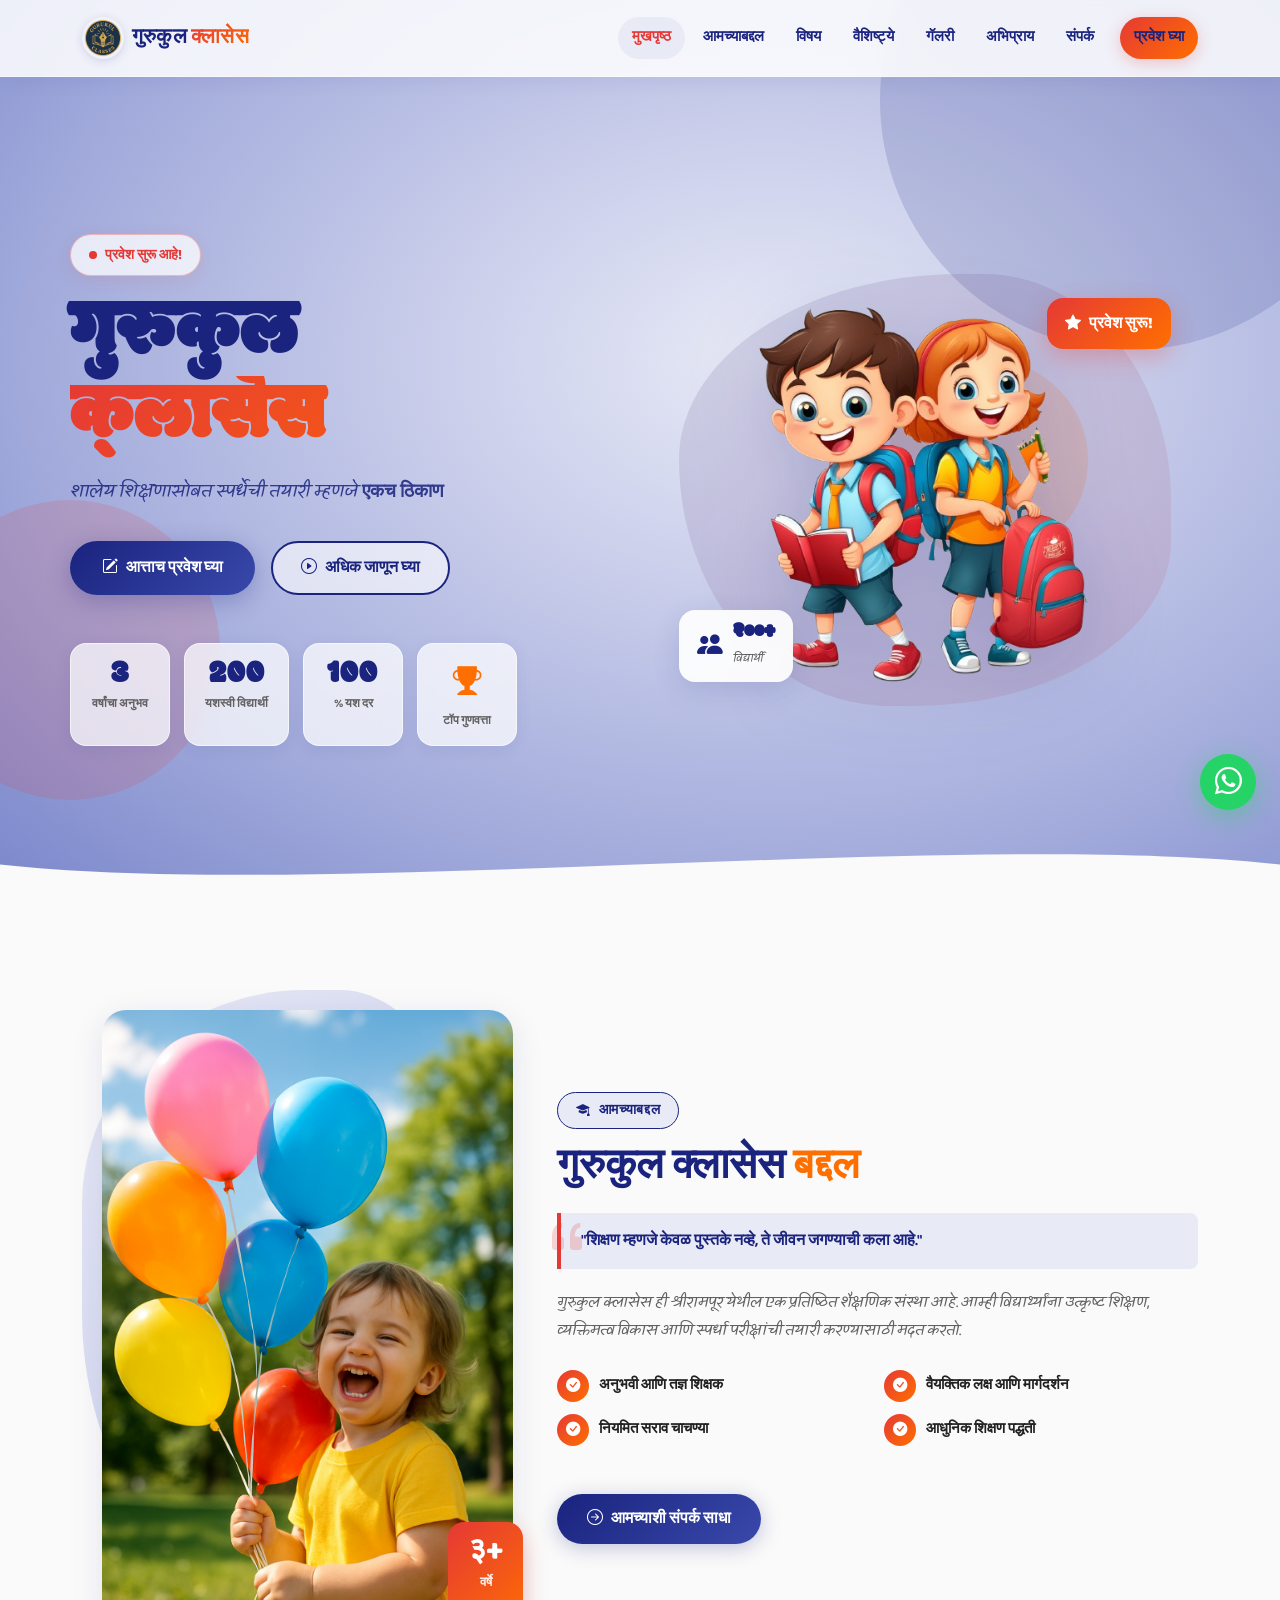
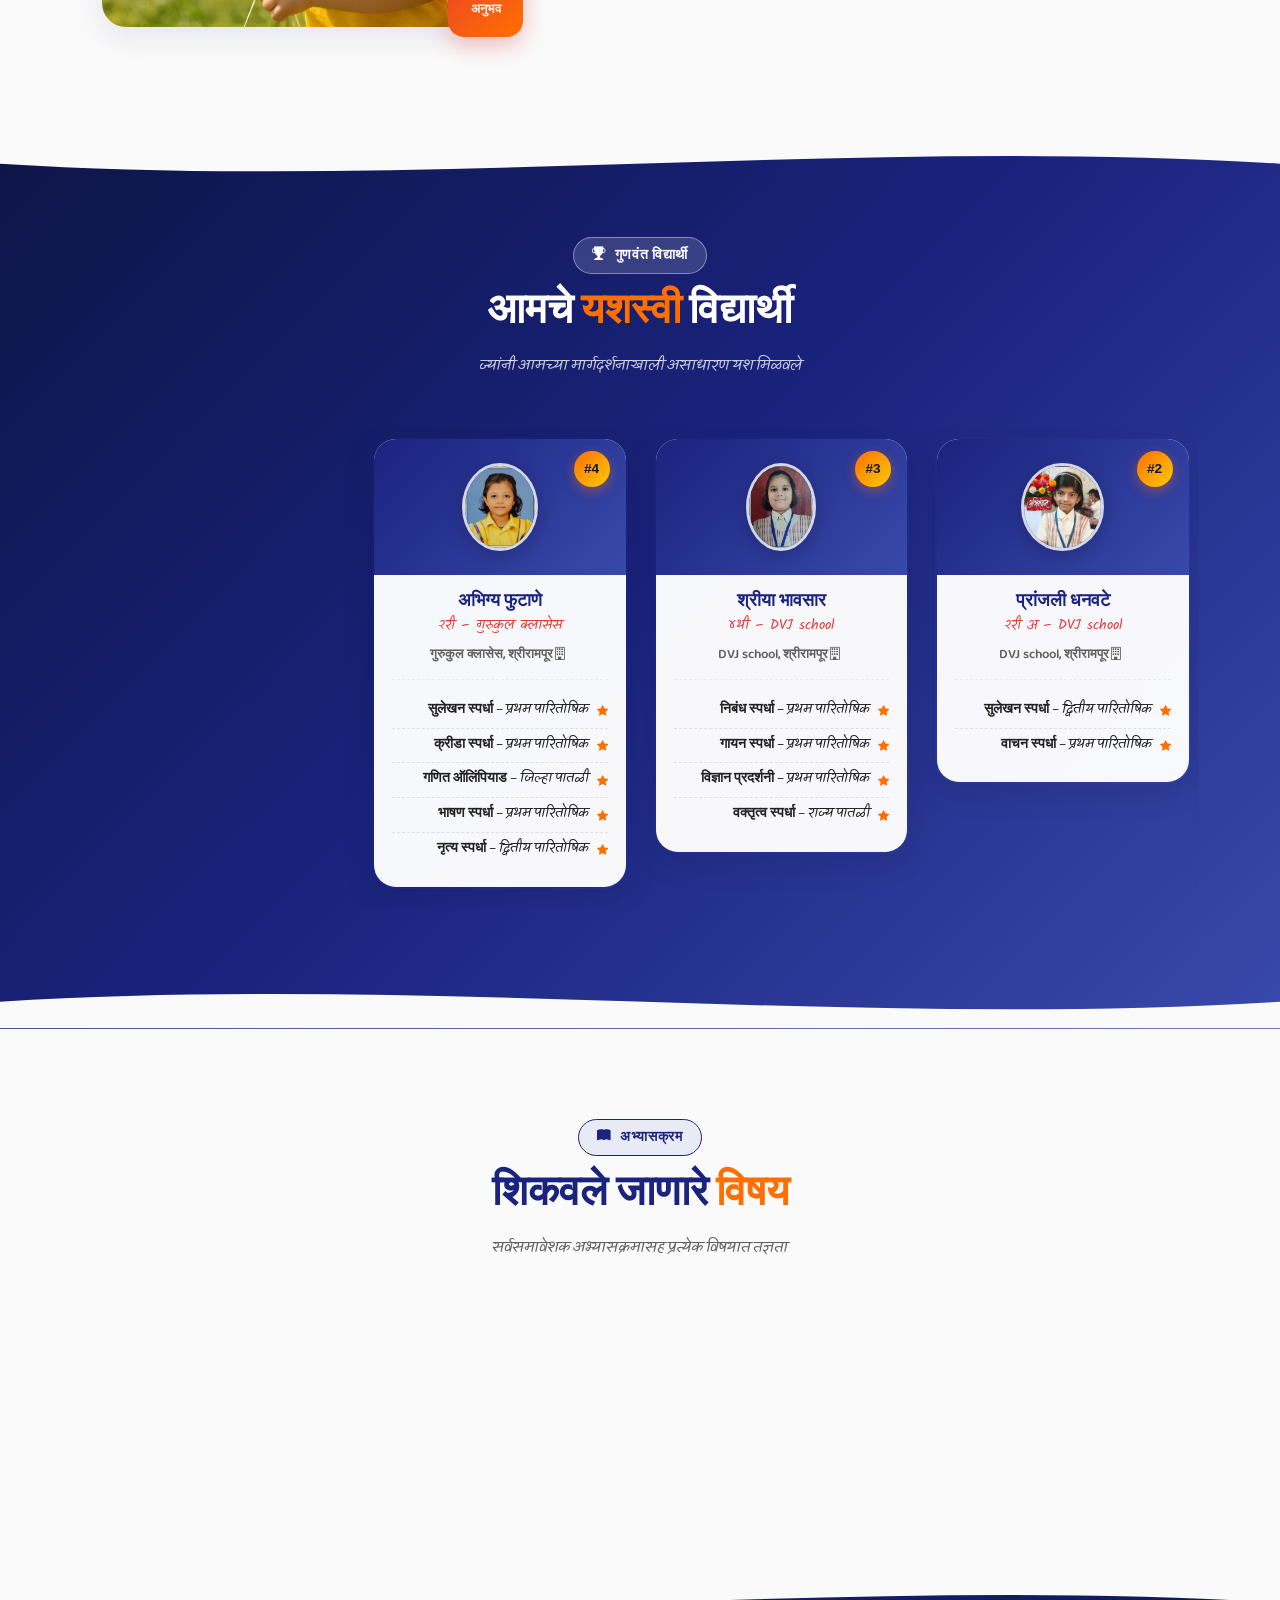
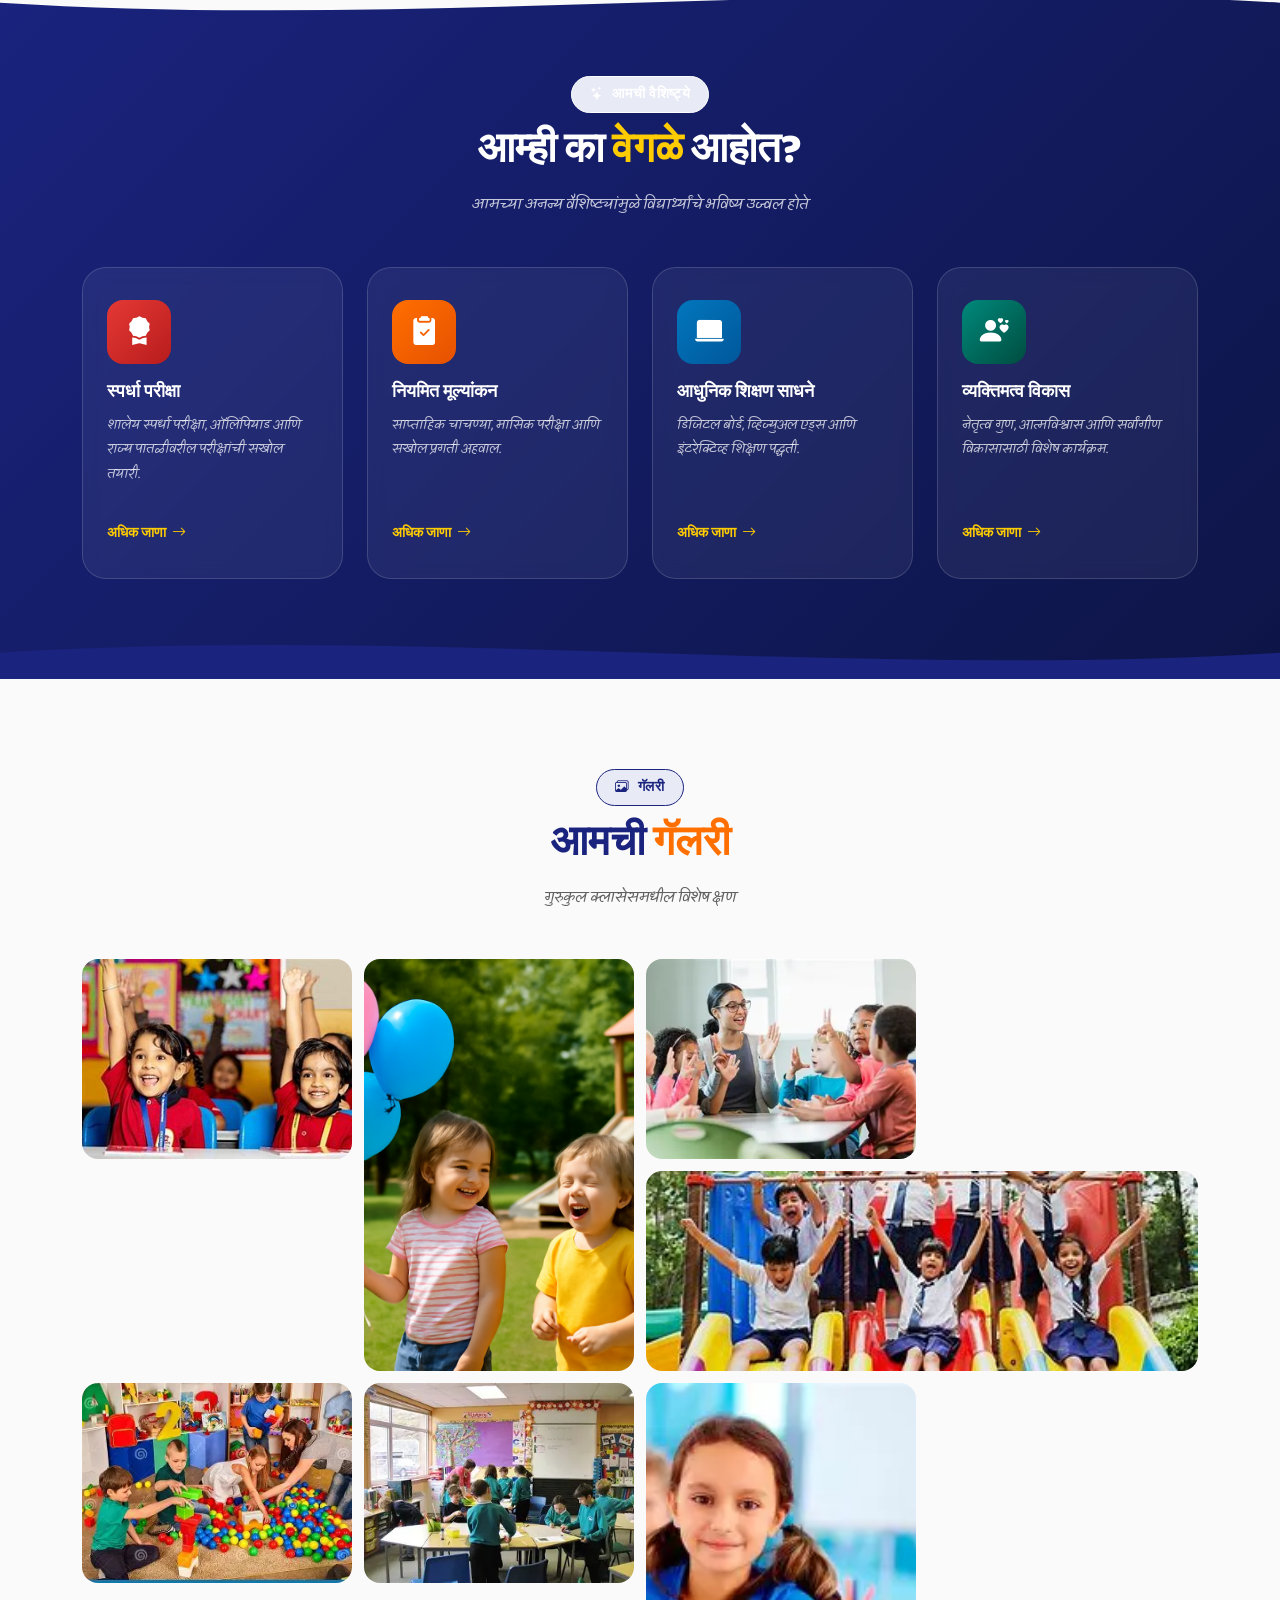
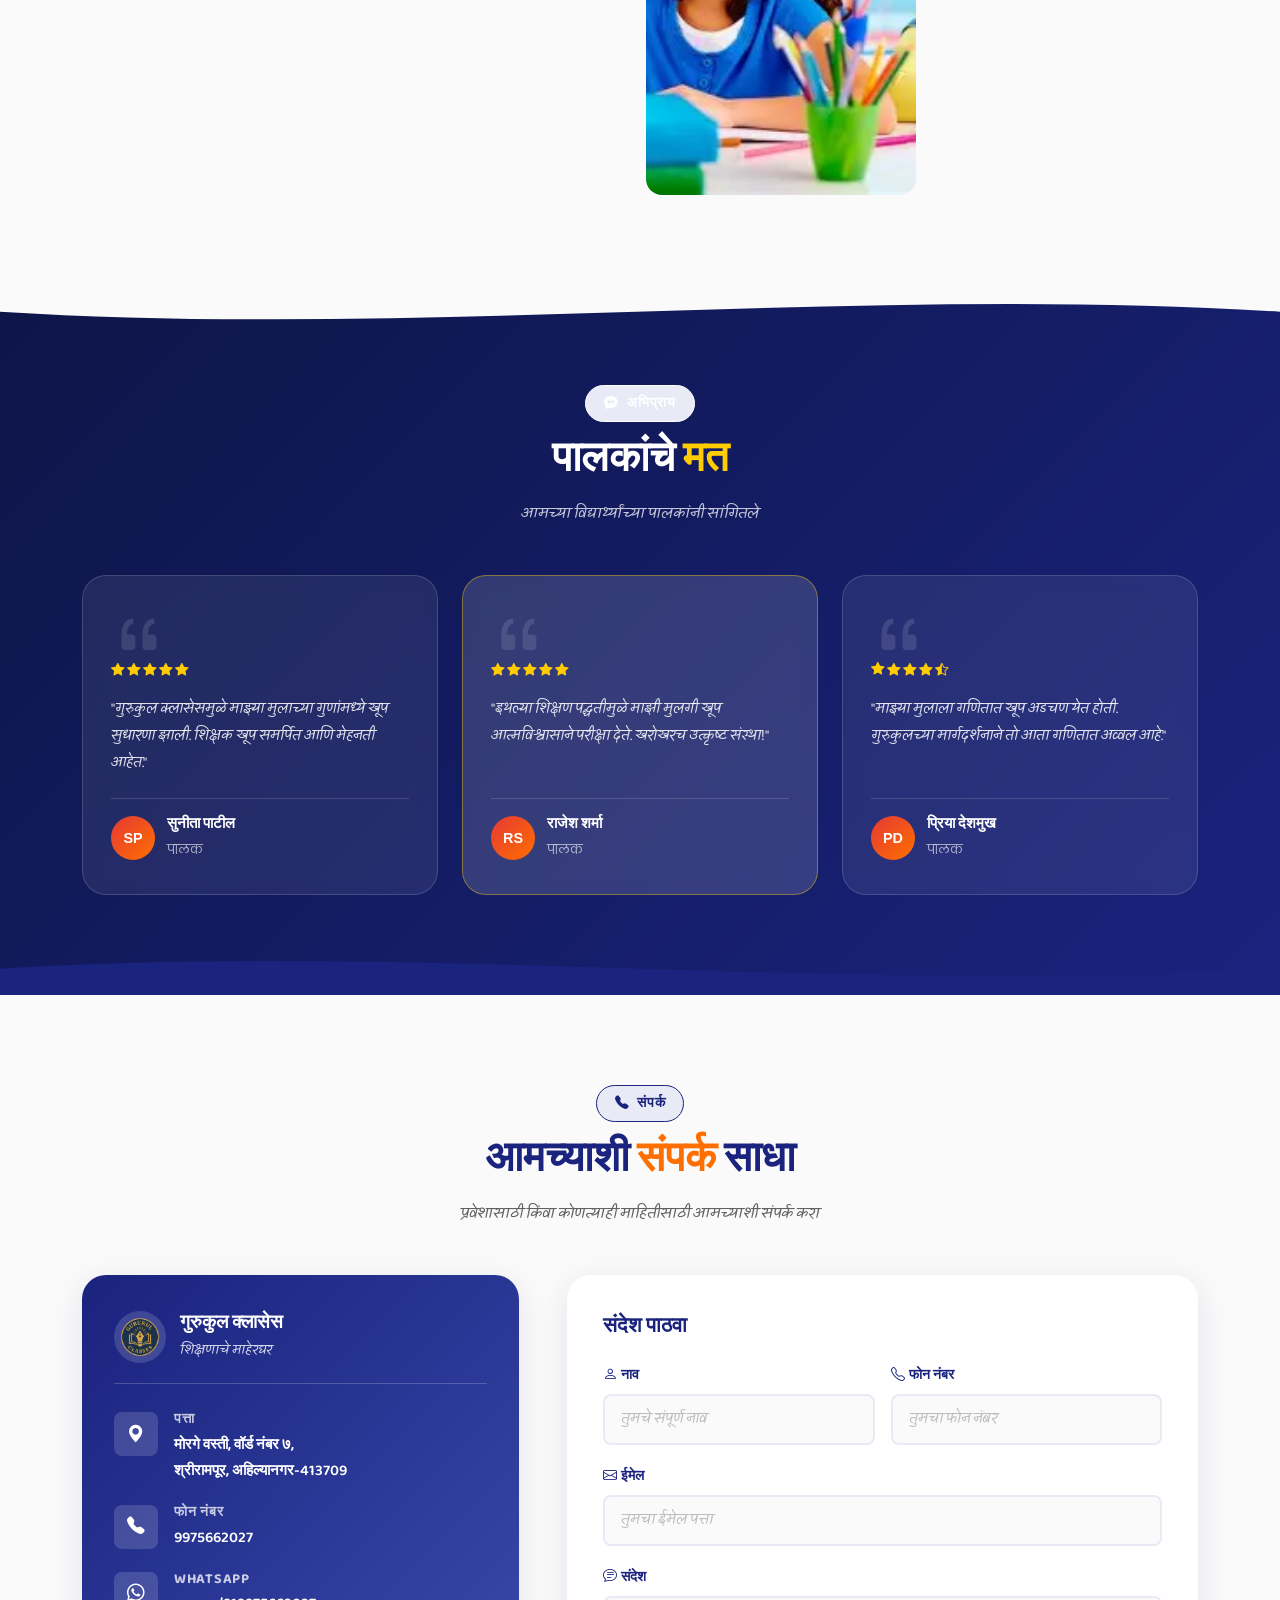
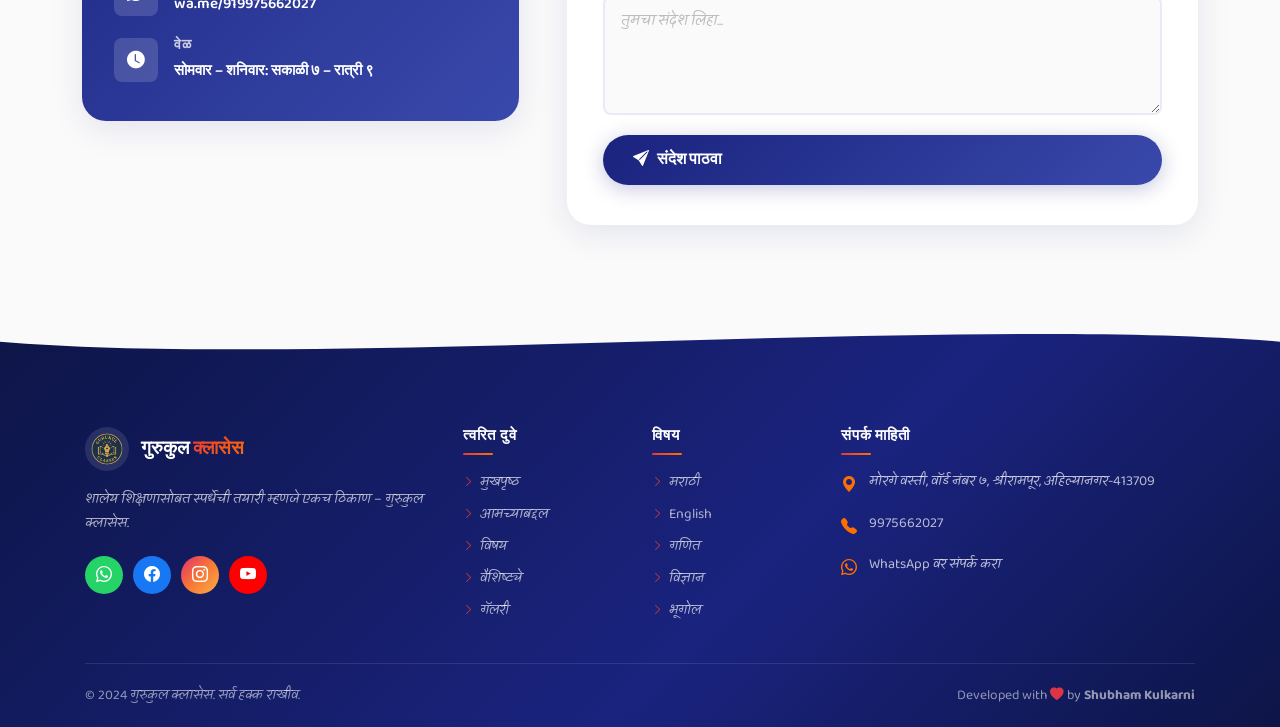
==== commit cee21617: "Redesign: premium modern UI for Gurukul Classes website - New color palette: deep indigo (#1a237e), " ====
--- a/index.html
+++ b/index.html
@@ -2,996 +2,856 @@
 <html lang="mr">
 <head>
   <meta charset="UTF-8">
-  <title>गुरुकुल क्लासेस – शिक्षणाची नवी दिशा</title>
-  <!-- SEO Meta Tags -->
   <meta name="viewport" content="width=device-width, initial-scale=1.0">
-  <meta name="theme-color">
-  <meta name="mobile-web-app-capable" content="yes">
-  <!-- Navigation Bar Starts -->
-  <meta name="apple-mobile-web-app-capable" content="yes">
-  <meta name="apple-mobile-web-app-status-bar-style" content="default">
-  <meta name="apple-mobile-web-app-title" content="गुरुकुल क्लासेस">
-  <meta name="HandheldFriendly" content="True">
-  <meta name="format-detection" content="telephone=no">
-  <meta name="msapplication-TileColor" content="#0052a1">
-  <meta name="msapplication-TileImage" content="/assets/logo.png">
-  <meta name="application-name" content="गुरुकुल क्लासेस">
-  <meta name="subject" content="गुरुकुल क्लासेस श्रीरामपूर">
-  <meta name="copyright" content="© 2025 Gurukul Classes">
-  <meta name="reply-to" content="kulkarnishub377@gmail.com">
-  <meta name="owner" content="Gurukul Classes">
-  <meta name="url" content="https://kulkarnishub377.github.io/grukul_class/">
-  <meta name="identifier-URL" content="https://kulkarnishub377.github.io/grukul_class/">
-  <meta name="category" content="Education">
-  <meta name="coverage" content="India">
-  <meta name="rating" content="General">
-  <meta name="audience" content="All">
-  <meta name="expires" content="never">
-  <meta http-equiv="X-UA-Compatible" content="IE=edge">
-  <meta http-equiv="Cache-Control" content="public, max-age=31536000">
-  <meta http-equiv="Pragma" content="public">
-  <meta http-equiv="Expires" content="never">
-  <meta name="googlebot" content="index,follow,snippet,archive">
-  <meta name="bingbot" content="index,follow">
-  <meta name="yandex" content="index,follow">
-  <meta name="facebook-domain-verification" content="YOUR_FACEBOOK_VERIFICATION_CODE_HERE">
-  <meta name="twitter:domain" content="kulkarnishub377.github.io">
-  <meta name="twitter:label1" content="शहर">
-  <meta name="twitter:data1" content="श्रीरामपूर">
-  <meta name="twitter:label2" content="श्रेणी">
-  <meta name="twitter:data2" content="शिक्षण">
-  <meta name="og:updated_time" content="2025-07-26T00:00:00+05:30">
-  <meta property="og:image:type" content="image/png">
-  <meta property="og:image:width" content="512">
-  <meta property="og:image:height" content="512">
-  <meta property="og:email" content="kulkarnishub377@gmail.com">
-  <!-- Navigation Bar Ends -->
-  <meta property="og:phone_number" content="+91-9975662027">
-  <meta property="og:street-address" content="मोरगे वस्ती, वॉर्ड नंबर ७">
-  <!-- Hero Section Starts -->
-  <meta property="og:locality" content="श्रीरामपूर">
-  <meta property="og:region" content="महाराष्ट्र">
-  <meta property="og:postal-code" content="413709">
-  <meta property="og:country-name" content="India">
-  <meta property="og:see_also" content="https://instagram.com/gurukulclasses">
-  <meta property="og:see_also" content="https://wa.me/919975662027">
-  <!-- Favicon and Apple Touch Icon -->
-  <link rel="icon" type="image/png" sizes="32x32" href="https://kulkarnishub377.github.io/grukul_class/assets/logo.png">
-  <link rel="apple-touch-icon" sizes="180x180" href="https://kulkarnishub377.github.io/grukul_class/assets/logo.png">
-  <script type="application/ld+json">
-  {
-    "@context": "https://schema.org",
-    "@type": "EducationalOrganization",
-    "name": "गुरुकुल क्लासेस श्रीरामपूर",
-    "url": "https://kulkarnishub377.github.io/grukul_class/",
-    "logo": "https://kulkarnishub377.github.io/grukul_class/assets/logo.png",
-    "description": "श्रीरामपूरमधील टॉप क्लासेस – इयत्ता १ ली ते ७ वी पर्यंतच्या विद्यार्थ्यांसाठी आधुनिक, गुणवत्तापूर्ण शिक्षण आणि स्पर्धा परीक्षा मार्गदर्शन.",
-    "address": {
-      "@type": "PostalAddress",
-          <!-- Hero Stats Block -->
-      "streetAddress": "मोरगे वस्ती, वॉर्ड नंबर ७",
-      "addressLocality": "श्रीरामपूर",
-      "addressRegion": "महाराष्ट्र",
-      "postalCode": "413709",
-      "addressCountry": "IN"
-    },
-    "contactPoint": {
-      "@type": "ContactPoint",
-      "telephone": "+91-9975662027",
-      "contactType": "customer service",
-      "areaServed": "IN",
-      "email": "kulkarnishub377@gmail.com"
-    },
-    "sameAs": [
-      "https://instagram.com/gurukulclasses",
-      "https://youtube.com/gurukulclasses",
-      "https://wa.me/919975662027"
-    ],
-          <!-- End Hero Stats Block -->
-    "founder": {
-      "@type": "Person",
-      "name": "मिस. गीताजली कुलकर्णी"
-    },
-    "memberOf": {
-      "@type": "Organization",
-      "name": "Shrirampur Education Network"
-    },
-    "award": "Top Class in Shrirampur 2025",
-    "aggregateRating": {
-  <!-- Hero Section Ends -->
-      "@type": "AggregateRating",
-      "ratingValue": "5",
-  <!-- About Section Starts -->
-      "reviewCount": "500"
-    },
-    "review": [
-      {
-        "@type": "Review",
-        "reviewRating": {
-          "@type": "Rating",
-          "ratingValue": "5"
-        },
-        "author": {
-          "@type": "Person",
-          "name": "श्रीमती सुनीता पाटील"
-        },
-          <!-- About Highlights -->
-        "reviewBody": "गुरुकुल क्लासेसमुळे माझ्या मुलामध्ये आत्मविश्वास आणि अभ्यासात प्रगती झाली."
-      }
-    ]
-  }
-          <!-- End About Highlights -->
-  </script>
-  <meta name="description" content="गुरुकुल क्लासेस श्रीरामपूर – इयत्ता १ ली ते ७ वी पर्यंतच्या विद्यार्थ्यांसाठी सर्वोत्तम शिक्षण, स्पर्धा परीक्षा मार्गदर्शन, व्यक्तिमत्व विकास, आधुनिक तंत्रज्ञान आणि पालक संवाद. श्रीरामपूरमधील सर्वोत्कृष्ट क्लासेस.">
-  <meta name="keywords" content="गुरुकुल क्लासेस, श्रीरामपूर, सर्वोत्तम क्लासेस, शिक्षण, स्पर्धा परीक्षा, NTSE, स्कॉलरशिप, गणित ऑलिम्पियाड, व्यक्तिमत्व विकास, मराठी, इंग्रजी, विज्ञान, गणित, भूगोल, इतिहास, शाळा, क्लासेस, टॉप क्लासेस">
-  <meta name="author" content="Gurukul Classes, श्रीरामपूर">
-          <!-- About Features List -->
-  <meta name="robots" content="index, follow, max-snippet:-1, max-image-preview:large, max-video-preview:-1">
-  <meta name="language" content="mr">
-  <meta http-equiv="content-language" content="mr">
-  <link rel="canonical" href="https://kulkarnishub377.github.io/grukul_class/" />
-  <meta name="rating" content="General">
-  <meta name="distribution" content="global">
-  <meta name="revisit-after" content="7 days">
-  <meta name="google-site-verification" content="K15uCr87pPvGnWD_GrR9cqAij7ov-ya-Ug1j_0aT97k" />
-  <!-- Open Graph / Facebook -->
-  <meta property="og:title" content="गुरुकुल क्लासेस श्रीरामपूर – सर्वोत्तम शिक्षण आणि मार्गदर्शन">
-  <meta property="og:description" content="श्रीरामपूरमधील टॉप क्लासेस – इयत्ता १ ली ते ७ वी पर्यंतच्या विद्यार्थ्यांसाठी आधुनिक, गुणवत्तापूर्ण शिक्षण आणि स्पर्धा परीक्षा मार्गदर्शन.">
-  <meta property="og:type" content="website">
-  <meta property="og:url" content="https://kulkarnishub377.github.io/grukul_class/">
-  <meta property="og:image" content="https://kulkarnishub377.github.io/grukul_class/assets/logo.png">
-  <meta property="og:image:alt" content="गुरुकुल क्लासेस लोगो">
-  <meta property="og:site_name" content="गुरुकुल क्लासेस श्रीरामपूर">
-  <meta property="og:locale" content="mr_IN">
-  <!-- Twitter Card -->
-          <!-- End About Features List -->
-  <meta name="twitter:card" content="summary_large_image">
-  <meta name="twitter:title" content="गुरुकुल क्लासेस श्रीरामपूर – सर्वोत्तम शिक्षण आणि मार्गदर्शन">
-  <meta name="twitter:description" content="श्रीरामपूरमधील टॉप क्लासेस – इयत्ता १ ली ते ७ वी पर्यंतच्या विद्यार्थ्यांसाठी आधुनिक, गुणवत्तापूर्ण शिक्षण आणि स्पर्धा परीक्षा मार्गदर्शन.">
-  <meta name="twitter:image" content="https://kulkarnishub377.github.io/grukul_class/assets/logo.png">
-  <meta name="twitter:image:alt" content="गुरुकुल क्लासेस लोगो">
-  <meta name="twitter:site" content="@gurukulclasses">
-  <meta name="twitter:creator" content="@gurukulclasses">
-  <!-- About Section Ends -->
-  <!-- Schema.org JSON-LD Structured Data -->
-  <script type="application/ld+json">
-  {
-    "@context": "https://schema.org",
-    "@type": "EducationalOrganization",
-    "name": "गुरुकुल क्लासेस श्रीरामपूर",
-    "url": "https://kulkarnishub377.github.io/grukul_class/",
-    "logo": "https://kulkarnishub377.github.io/grukul_class/assets/logo.png",
-    "description": "श्रीरामपूरमधील टॉप क्लासेस – इयत्ता १ ली ते ७ वी पर्यंतच्या विद्यार्थ्यांसाठी आधुनिक, गुणवत्तापूर्ण शिक्षण आणि स्पर्धा परीक्षा मार्गदर्शन.",
-    "address": {
-      "@type": "PostalAddress",
-      "streetAddress": "मोरगे वस्ती, वॉर्ड नंबर ७",
-      "addressLocality": "श्रीरामपूर",
-      "addressRegion": "महाराष्ट्र",
-      "postalCode": "413709",
-      "addressCountry": "IN"
-    },
-    "contactPoint": {
-      "@type": "ContactPoint",
-      "telephone": "+91-9975662027",
-      "contactType": "customer service",
-      "areaServed": "IN"
-    },
-    "sameAs": [
-      "https://instagram.com/gurukulclasses",
-      "https://wa.me/919975662027"
-    ]
-  }
-  </script>
-
-  <!-- Google Fonts (Enhanced Devanagari + Modern) -->
+  <title>गुरुकुल क्लासेस – शिक्षणाचे माहेरघर</title>
+  <meta name="description" content="गुरुकुल क्लासेस – श्रीरामपूर येथील सर्वोत्तम कोचिंग इन्स्टिट्यूट. शालेय शिक्षण, स्पर्धा परीक्षा तयारी व व्यक्तिमत्व विकास.">
+
+  <!-- Bootstrap 5.3.3 -->
+  <link rel="stylesheet" href="https://cdn.jsdelivr.net/npm/bootstrap@5.3.3/dist/css/bootstrap.min.css">
+  <!-- Bootstrap Icons -->
+  <link rel="stylesheet" href="https://cdn.jsdelivr.net/npm/bootstrap-icons@1.11.3/font/bootstrap-icons.min.css">
+  <!-- AOS -->
+  <link rel="stylesheet" href="https://cdn.jsdelivr.net/npm/aos@2.3.4/dist/aos.css">
+  <!-- Owl Carousel -->
+  <link rel="stylesheet" href="https://cdnjs.cloudflare.com/ajax/libs/OwlCarousel2/2.3.4/assets/owl.carousel.min.css">
+  <link rel="stylesheet" href="https://cdnjs.cloudflare.com/ajax/libs/OwlCarousel2/2.3.4/assets/owl.theme.default.min.css">
+  <!-- Google Fonts -->
   <link href="https://fonts.googleapis.com/css2?family=Modak&family=Baloo+Da+2:wght@400;500;600;700;800&family=Poppins:wght@300;400;500;600;700&family=Kalam:wght@300;400;700&display=swap" rel="stylesheet">
-
-  <!-- Bootstrap 5 + Icons -->
-  <link href="https://cdn.jsdelivr.net/npm/bootstrap@5.3.3/dist/css/bootstrap.min.css" rel="stylesheet">
-  <link rel="stylesheet" href="https://cdn.jsdelivr.net/npm/bootstrap-icons@1.11.3/font/bootstrap-icons.css">
-
-  <!-- AOS Animation Library -->
-  <link href="https://unpkg.com/aos@2.3.1/dist/aos.css" rel="stylesheet">
+  <!-- Custom CSS -->
   <link rel="stylesheet" href="style.css">
-  
 </head>
-
 <body>
-  <!-- Navigation -->
-  <nav class="navbar navbar-expand-lg">
+
+  <!-- Scroll Progress Bar -->
+  <div id="scrollProgressBar"></div>
+
+  <!-- ===================== NAVBAR ===================== -->
+  <nav class="navbar navbar-expand-lg fixed-top" id="mainNavbar">
     <div class="container">
       <a class="navbar-brand d-flex align-items-center gap-2" href="#home">
-        <img src="assets/logo.png" alt="Gurukul Logo" style="height:50px;">
-        <span class="brand-text">गुरुकुल क्लासेस</span>
+        <img src="assets/logo.png" alt="गुरुकुल लोगो" class="nav-logo">
+        <span class="brand-text">गुरुकुल <span class="brand-accent">क्लासेस</span></span>
       </a>
-      <button class="navbar-toggler" type="button" data-bs-toggle="collapse" data-bs-target="#navbarNav" aria-label="Toggle navigation">
+      <button class="navbar-toggler" type="button" data-bs-toggle="collapse" data-bs-target="#navbarNav">
         <span class="navbar-toggler-icon"></span>
-        <span class="visually-hidden">मेनू टॉगल करा</span>
       </button>
-      <div class="collapse navbar-collapse" id="navbarNav">
-        <ul class="navbar-nav ms-auto">
-          <li class="nav-item">
-            <a class="nav-link active" href="#home">मुखपृष्ठ</a>
-          </li>
-          <li class="nav-item">
-            <a class="nav-link" href="#about">आमच्याबद्दल</a>
-          </li>
-          <li class="nav-item">
-            <a class="nav-link" href="#subjects">विषय</a>
-          </li>
-          <li class="nav-item">
-            <a class="nav-link" href="#features">वैशिष्ट्ये</a>
-          </li>
-          <li class="nav-item">
-            <a class="nav-link" href="#gallery">गॅलरी</a>
-          </li>
-          <li class="nav-item">
-            <a class="nav-link" href="#testimonials">अभिप्राय</a>
-          </li>
-          <li class="nav-item">
-            <a class="nav-link" href="#contact">संपर्क</a>
+      <div class="collapse navbar-collapse justify-content-end" id="navbarNav">
+        <ul class="navbar-nav gap-1">
+          <li class="nav-item"><a class="nav-link" href="#home">मुखपृष्ठ</a></li>
+          <li class="nav-item"><a class="nav-link" href="#about">आमच्याबद्दल</a></li>
+          <li class="nav-item"><a class="nav-link" href="#subjects">विषय</a></li>
+          <li class="nav-item"><a class="nav-link" href="#features">वैशिष्ट्ये</a></li>
+          <li class="nav-item"><a class="nav-link" href="#gallery">गॅलरी</a></li>
+          <li class="nav-item"><a class="nav-link" href="#testimonials">अभिप्राय</a></li>
+          <li class="nav-item"><a class="nav-link" href="#contact">संपर्क</a></li>
+          <li class="nav-item ms-lg-2">
+            <a class="nav-link nav-cta-btn" href="#contact">प्रवेश घ्या</a>
           </li>
         </ul>
       </div>
     </div>
   </nav>
 
-  <!-- Hero Section -->
-  <section id="home" class="hero-section">
+  <!-- ===================== HERO SECTION ===================== -->
+  <section class="hero-section" id="home">
+    <div class="hero-bg-shapes">
+      <div class="shape shape-1"></div>
+      <div class="shape shape-2"></div>
+      <div class="shape shape-3"></div>
+    </div>
+    <div class="container h-100">
+      <div class="row align-items-center h-100 gy-5">
+        <!-- Left Content -->
+        <div class="col-lg-6 hero-content" data-aos="fade-right" data-aos-duration="900">
+          <div class="hero-badge mb-3">
+            <span class="badge-dot"></span>
+            <span>प्रवेश सुरू आहे!</span>
+          </div>
+          <h1 class="hero-title">
+            <span class="hero-title-main">गुरुकुल</span>
+            <span class="hero-title-accent">क्लासेस</span>
+          </h1>
+          <p class="hero-subtitle">शालेय शिक्षणासोबत स्पर्धेची तयारी म्हणजे <strong>एकच ठिकाण</strong></p>
+          <div class="hero-actions d-flex flex-wrap gap-3 mb-5">
+            <a href="#contact" class="btn btn-hero-primary">
+              <i class="bi bi-pencil-square me-2"></i>आत्ताच प्रवेश घ्या
+            </a>
+            <a href="#about" class="btn btn-hero-outline">
+              <i class="bi bi-play-circle me-2"></i>अधिक जाणून घ्या
+            </a>
+          </div>
+          <!-- Stats Row -->
+          <div class="hero-stats-row">
+            <div class="hero-stat" data-aos="zoom-in" data-aos-delay="100">
+              <div class="hero-stat-inner">
+                <h3>3</h3>
+                <p>वर्षांचा अनुभव</p>
+              </div>
+            </div>
+            <div class="hero-stat" data-aos="zoom-in" data-aos-delay="200">
+              <div class="hero-stat-inner">
+                <h3>200</h3>
+                <p>यशस्वी विद्यार्थी</p>
+              </div>
+            </div>
+            <div class="hero-stat" data-aos="zoom-in" data-aos-delay="300">
+              <div class="hero-stat-inner">
+                <h3>100</h3>
+                <p>% यश दर</p>
+              </div>
+            </div>
+            <div class="hero-stat" data-aos="zoom-in" data-aos-delay="400">
+              <div class="hero-stat-inner">
+                <i class="bi bi-trophy-fill stat-icon"></i>
+                <p>टॉप गुणवत्ता</p>
+              </div>
+            </div>
+          </div>
+        </div>
+        <!-- Right Image -->
+        <div class="col-lg-6 hero-image-col" data-aos="fade-left" data-aos-duration="900">
+          <div class="hero-image-wrap">
+            <div class="hero-img-blob"></div>
+            <img src="assets/02-0436295-65bd788ce1cfb.png" alt="गुरुकुल क्लासेस" class="hero-img">
+            <div class="hero-floating-badge">
+              <i class="bi bi-star-fill"></i>
+              <span>प्रवेश सुरू!</span>
+            </div>
+            <div class="hero-floating-card">
+              <i class="bi bi-people-fill"></i>
+              <div>
+                <strong>२००+</strong>
+                <small>विद्यार्थी</small>
+              </div>
+            </div>
+          </div>
+        </div>
+      </div>
+    </div>
+    <div class="hero-wave">
+      <svg viewBox="0 0 1440 80" preserveAspectRatio="none" xmlns="http://www.w3.org/2000/svg">
+        <path d="M0,40 C360,80 1080,0 1440,40 L1440,80 L0,80 Z" fill="#fafafa"/>
+      </svg>
+    </div>
+  </section>
+
+  <!-- ===================== ABOUT SECTION ===================== -->
+  <section class="about-section section-pad" id="about">
     <div class="container">
-      <div class="row align-items-center">
-        <div class="col-lg-8 hero-content" data-aos="fade-right">
-          <h1 class="calligraphy hero-title">प्रवेश सुरू!</h1>
-          <h2 class="hero-subtitle handwritten">शालेय शिक्षणासोबत स्पर्धेची तयारी म्हणजे एकच ठिकाण</h2>
-          <p class="lead mb-4">
-            गुरुकुल क्लासेस - जिथे प्रत्येक विद्यार्थ्याचे स्वप्न साकार होते. आम्ही फक्त शिकवत नाही, तर भविष्याची तयारी करतो.
+      <div class="row align-items-center gy-5">
+        <!-- Image Column -->
+        <div class="col-lg-5" data-aos="fade-right">
+          <div class="about-image-wrap">
+            <div class="about-bg-shape"></div>
+            <img src="assets/about_us.png" alt="आमच्याबद्दल" class="about-img">
+            <div class="about-exp-badge">
+              <span class="exp-num">३+</span>
+              <span class="exp-text">वर्षे<br>अनुभव</span>
+            </div>
+          </div>
+        </div>
+        <!-- Content Column -->
+        <div class="col-lg-7" data-aos="fade-left">
+          <div class="section-tag">
+            <i class="bi bi-mortarboard-fill me-2"></i>आमच्याबद्दल
+          </div>
+          <h2 class="section-title">गुरुकुल क्लासेस <span class="text-accent">बद्दल</span></h2>
+          <blockquote class="about-quote">
+            <i class="bi bi-quote quote-icon"></i>
+            <p>"शिक्षण म्हणजे केवळ पुस्तके नव्हे, ते जीवन जगण्याची कला आहे."</p>
+          </blockquote>
+          <p class="about-desc">
+            गुरुकुल क्लासेस ही श्रीरामपूर येथील एक प्रतिष्ठित शैक्षणिक संस्था आहे. आम्ही विद्यार्थ्यांना उत्कृष्ट शिक्षण, व्यक्तिमत्व विकास आणि स्पर्धा परीक्षांची तयारी करण्यासाठी मदत करतो.
           </p>
-          
-          <div class="d-flex flex-wrap gap-3 mb-4">
-            <a href="#contact" class="btn-primary-custom">
-              <span><i class="bi bi-telephone me-2"></i>आता संपर्क करा</span>
+          <div class="about-features-grid">
+            <div class="about-feat-item" data-aos="fade-up" data-aos-delay="100">
+              <div class="about-feat-icon"><i class="bi bi-check-circle-fill"></i></div>
+              <span>अनुभवी आणि तज्ञ शिक्षक</span>
+            </div>
+            <div class="about-feat-item" data-aos="fade-up" data-aos-delay="150">
+              <div class="about-feat-icon"><i class="bi bi-check-circle-fill"></i></div>
+              <span>वैयक्तिक लक्ष आणि मार्गदर्शन</span>
+            </div>
+            <div class="about-feat-item" data-aos="fade-up" data-aos-delay="200">
+              <div class="about-feat-icon"><i class="bi bi-check-circle-fill"></i></div>
+              <span>नियमित सराव चाचण्या</span>
+            </div>
+            <div class="about-feat-item" data-aos="fade-up" data-aos-delay="250">
+              <div class="about-feat-icon"><i class="bi bi-check-circle-fill"></i></div>
+              <span>आधुनिक शिक्षण पद्धती</span>
+            </div>
+          </div>
+          <a href="#contact" class="btn btn-primary-custom mt-4">
+            <i class="bi bi-arrow-right-circle me-2"></i>आमच्याशी संपर्क साधा
+          </a>
+        </div>
+      </div>
+    </div>
+  </section>
+
+  <!-- ===================== TOP STUDENTS ===================== -->
+  <section class="students-section section-pad" id="top-students">
+    <div class="section-wave-top">
+      <svg viewBox="0 0 1440 60" preserveAspectRatio="none" xmlns="http://www.w3.org/2000/svg">
+        <path d="M0,30 C480,60 960,0 1440,30 L1440,0 L0,0 Z" fill="#fafafa"/>
+      </svg>
+    </div>
+    <div class="container">
+      <div class="text-center mb-5" data-aos="fade-up">
+        <div class="section-tag mx-auto">
+          <i class="bi bi-trophy-fill me-2"></i>गुणवंत विद्यार्थी
+        </div>
+        <h2 class="section-title">आमचे <span class="text-accent">यशस्वी</span> विद्यार्थी</h2>
+        <p class="section-subtitle">ज्यांनी आमच्या मार्गदर्शनाखाली असाधारण यश मिळवले</p>
+      </div>
+      <div id="topStudentsCarousel" class="owl-carousel owl-theme students-carousel">
+
+        <!-- Student 1 -->
+        <div class="student-card card-modern" data-aos="fade-up">
+          <div class="student-card-header">
+            <div class="student-rank-badge">#1</div>
+            <div class="student-profile">
+              <img src="assets/stu1.jpg" alt="ऋषभ कुमावत">
+              <div class="student-glow"></div>
+            </div>
+          </div>
+          <div class="student-card-body">
+            <h4 class="student-name">ऋषभ कुमावत</h4>
+            <p class="student-class handwritten">२री अ – DVJ school</p>
+            <div class="student-school">
+              <i class="bi bi-building me-1"></i>DVJ school, श्रीरामपूर
+            </div>
+            <ul class="achievements-list">
+              <li>
+                <i class="bi bi-star-fill"></i>
+                <div><span style="font-weight:600;">सुलेखन स्पर्धा</span> – प्रथम पारितोषिक</div>
+              </li>
+              <li>
+                <i class="bi bi-star-fill"></i>
+                <div><span style="font-weight:600;">चित्रकला स्पर्धा</span> – प्रथम पारितोषिक</div>
+              </li>
+              <li>
+                <i class="bi bi-star-fill"></i>
+                <div><span style="font-weight:600;">एकपात्री अभिनय</span> – प्रथम पारितोषिक</div>
+              </li>
+              <li>
+                <i class="bi bi-star-fill"></i>
+                <div><span style="font-weight:600;">संत साहित्य पठण</span> – प्रथम पारितोषिक</div>
+              </li>
+              <li>
+                <i class="bi bi-star-fill"></i>
+                <div><span style="font-weight:600;">गणित ऑलिंपियाड</span> – राज्य पातळी</div>
+              </li>
+            </ul>
+          </div>
+        </div>
+
+        <!-- Student 2 -->
+        <div class="student-card card-modern" data-aos="fade-up" data-aos-delay="100">
+          <div class="student-card-header">
+            <div class="student-rank-badge">#2</div>
+            <div class="student-profile">
+              <img src="assets/Stu2.png" alt="प्रांजली धनवटे">
+              <div class="student-glow"></div>
+            </div>
+          </div>
+          <div class="student-card-body">
+            <h4 class="student-name">प्रांजली धनवटे</h4>
+            <p class="student-class handwritten">२री अ – DVJ school</p>
+            <div class="student-school">
+              <i class="bi bi-building me-1"></i>DVJ school, श्रीरामपूर
+            </div>
+            <ul class="achievements-list">
+              <li>
+                <i class="bi bi-star-fill"></i>
+                <div><span style="font-weight:600;">सुलेखन स्पर्धा</span> – द्वितीय पारितोषिक</div>
+              </li>
+              <li>
+                <i class="bi bi-star-fill"></i>
+                <div><span style="font-weight:600;">वाचन स्पर्धा</span> – प्रथम पारितोषिक</div>
+              </li>
+            </ul>
+          </div>
+        </div>
+
+        <!-- Student 3 -->
+        <div class="student-card card-modern" data-aos="fade-up" data-aos-delay="200">
+          <div class="student-card-header">
+            <div class="student-rank-badge">#3</div>
+            <div class="student-profile">
+              <img src="assets/stu3.jpg" alt="श्रीया भावसार">
+              <div class="student-glow"></div>
+            </div>
+          </div>
+          <div class="student-card-body">
+            <h4 class="student-name">श्रीया भावसार</h4>
+            <p class="student-class handwritten">४थी – DVJ school</p>
+            <div class="student-school">
+              <i class="bi bi-building me-1"></i>DVJ school, श्रीरामपूर
+            </div>
+            <ul class="achievements-list">
+              <li>
+                <i class="bi bi-star-fill"></i>
+                <div><span style="font-weight:600;">निबंध स्पर्धा</span> – प्रथम पारितोषिक</div>
+              </li>
+              <li>
+                <i class="bi bi-star-fill"></i>
+                <div><span style="font-weight:600;">गायन स्पर्धा</span> – प्रथम पारितोषिक</div>
+              </li>
+              <li>
+                <i class="bi bi-star-fill"></i>
+                <div><span style="font-weight:600;">विज्ञान प्रदर्शनी</span> – प्रथम पारितोषिक</div>
+              </li>
+              <li>
+                <i class="bi bi-star-fill"></i>
+                <div><span style="font-weight:600;">वक्तृत्व स्पर्धा</span> – राज्य पातळी</div>
+              </li>
+            </ul>
+          </div>
+        </div>
+
+        <!-- Student 4 -->
+        <div class="student-card card-modern" data-aos="fade-up" data-aos-delay="300">
+          <div class="student-card-header">
+            <div class="student-rank-badge">#4</div>
+            <div class="student-profile">
+              <img src="assets/stu4.jpg" alt="अभिग्य फुटाणे">
+              <div class="student-glow"></div>
+            </div>
+          </div>
+          <div class="student-card-body">
+            <h4 class="student-name">अभिग्य फुटाणे</h4>
+            <p class="student-class handwritten">२री – गुरुकुल क्लासेस</p>
+            <div class="student-school">
+              <i class="bi bi-building me-1"></i>गुरुकुल क्लासेस, श्रीरामपूर
+            </div>
+            <ul class="achievements-list">
+              <li>
+                <i class="bi bi-star-fill"></i>
+                <div><span style="font-weight:600;">सुलेखन स्पर्धा</span> – प्रथम पारितोषिक</div>
+              </li>
+              <li>
+                <i class="bi bi-star-fill"></i>
+                <div><span style="font-weight:600;">क्रीडा स्पर्धा</span> – प्रथम पारितोषिक</div>
+              </li>
+              <li>
+                <i class="bi bi-star-fill"></i>
+                <div><span style="font-weight:600;">गणित ऑलिंपियाड</span> – जिल्हा पातळी</div>
+              </li>
+              <li>
+                <i class="bi bi-star-fill"></i>
+                <div><span style="font-weight:600;">भाषण स्पर्धा</span> – प्रथम पारितोषिक</div>
+              </li>
+              <li>
+                <i class="bi bi-star-fill"></i>
+                <div><span style="font-weight:600;">नृत्य स्पर्धा</span> – द्वितीय पारितोषिक</div>
+              </li>
+            </ul>
+          </div>
+        </div>
+
+      </div>
+    </div>
+    <div class="section-wave-bottom">
+      <svg viewBox="0 0 1440 60" preserveAspectRatio="none" xmlns="http://www.w3.org/2000/svg">
+        <path d="M0,30 C480,0 960,60 1440,30 L1440,60 L0,60 Z" fill="#fafafa"/>
+      </svg>
+    </div>
+  </section>
+
+  <!-- ===================== SUBJECTS SECTION ===================== -->
+  <section class="subjects-section section-pad" id="subjects">
+    <div class="container">
+      <div class="text-center mb-5" data-aos="fade-up">
+        <div class="section-tag mx-auto">
+          <i class="bi bi-book-fill me-2"></i>अभ्यासक्रम
+        </div>
+        <h2 class="section-title">शिकवले जाणारे <span class="text-accent">विषय</span></h2>
+        <p class="section-subtitle">सर्वसमावेशक अभ्यासक्रमासह प्रत्येक विषयात तज्ञता</p>
+      </div>
+      <div class="row g-4 justify-content-center">
+        <div class="col-6 col-md-4 col-lg-2" data-aos="zoom-in" data-aos-delay="0">
+          <div class="subject-card subject-marathi">
+            <div class="subject-icon-wrap">
+              <i class="bi bi-alphabet"></i>
+            </div>
+            <h5>मराठी</h5>
+            <p>भाषा व व्याकरण</p>
+          </div>
+        </div>
+        <div class="col-6 col-md-4 col-lg-2" data-aos="zoom-in" data-aos-delay="80">
+          <div class="subject-card subject-english">
+            <div class="subject-icon-wrap">
+              <i class="bi bi-translate"></i>
+            </div>
+            <h5>English</h5>
+            <p>Grammar & Writing</p>
+          </div>
+        </div>
+        <div class="col-6 col-md-4 col-lg-2" data-aos="zoom-in" data-aos-delay="160">
+          <div class="subject-card subject-math">
+            <div class="subject-icon-wrap">
+              <i class="bi bi-calculator-fill"></i>
+            </div>
+            <h5>गणित</h5>
+            <p>Mathematics</p>
+          </div>
+        </div>
+        <div class="col-6 col-md-4 col-lg-2" data-aos="zoom-in" data-aos-delay="240">
+          <div class="subject-card subject-geo">
+            <div class="subject-icon-wrap">
+              <i class="bi bi-globe-asia-australia"></i>
+            </div>
+            <h5>भूगोल</h5>
+            <p>Geography</p>
+          </div>
+        </div>
+        <div class="col-6 col-md-4 col-lg-2" data-aos="zoom-in" data-aos-delay="320">
+          <div class="subject-card subject-history">
+            <div class="subject-icon-wrap">
+              <i class="bi bi-bank2"></i>
+            </div>
+            <h5>इतिहास</h5>
+            <p>History</p>
+          </div>
+        </div>
+        <div class="col-6 col-md-4 col-lg-2" data-aos="zoom-in" data-aos-delay="400">
+          <div class="subject-card subject-science">
+            <div class="subject-icon-wrap">
+              <i class="bi bi-lightbulb-fill"></i>
+            </div>
+            <h5>विज्ञान</h5>
+            <p>Science</p>
+          </div>
+        </div>
+      </div>
+    </div>
+  </section>
+
+  <!-- ===================== FEATURES SECTION ===================== -->
+  <section class="features-section section-pad" id="features">
+    <div class="section-wave-top">
+      <svg viewBox="0 0 1440 60" preserveAspectRatio="none" xmlns="http://www.w3.org/2000/svg">
+        <path d="M0,30 C480,60 960,0 1440,30 L1440,0 L0,0 Z" fill="#fafafa"/>
+      </svg>
+    </div>
+    <div class="container">
+      <div class="text-center mb-5" data-aos="fade-up">
+        <div class="section-tag mx-auto text-white border-white">
+          <i class="bi bi-stars me-2"></i>आमची वैशिष्ट्ये
+        </div>
+        <h2 class="section-title text-white">आम्ही का <span style="color:#ffcc02">वेगळे</span> आहोत?</h2>
+        <p class="section-subtitle text-white opacity-75">आमच्या अनन्य वैशिष्ट्यांमुळे विद्यार्थ्यांचे भविष्य उज्ज्वल होते</p>
+      </div>
+      <div class="row g-4">
+        <div class="col-md-6 col-lg-3" data-aos="fade-up" data-aos-delay="0">
+          <div class="feature-card card-modern">
+            <div class="feature-icon-wrap feature-icon-1">
+              <i class="bi bi-award-fill"></i>
+            </div>
+            <h4>स्पर्धा परीक्षा</h4>
+            <p>शालेय स्पर्धा परीक्षा, ऑलिंपियाड आणि राज्य पातळीवरील परीक्षांची सखोल तयारी.</p>
+            <div class="feature-card-footer">
+              <a href="#contact" class="feature-link">अधिक जाणा <i class="bi bi-arrow-right"></i></a>
+            </div>
+          </div>
+        </div>
+        <div class="col-md-6 col-lg-3" data-aos="fade-up" data-aos-delay="100">
+          <div class="feature-card card-modern">
+            <div class="feature-icon-wrap feature-icon-2">
+              <i class="bi bi-clipboard2-check-fill"></i>
+            </div>
+            <h4>नियमित मूल्यांकन</h4>
+            <p>साप्ताहिक चाचण्या, मासिक परीक्षा आणि सखोल प्रगती अहवाल.</p>
+            <div class="feature-card-footer">
+              <a href="#contact" class="feature-link">अधिक जाणा <i class="bi bi-arrow-right"></i></a>
+            </div>
+          </div>
+        </div>
+        <div class="col-md-6 col-lg-3" data-aos="fade-up" data-aos-delay="200">
+          <div class="feature-card card-modern">
+            <div class="feature-icon-wrap feature-icon-3">
+              <i class="bi bi-laptop-fill"></i>
+            </div>
+            <h4>आधुनिक शिक्षण साधने</h4>
+            <p>डिजिटल बोर्ड, व्हिज्युअल एड्स आणि इंटरेक्टिव्ह शिक्षण पद्धती.</p>
+            <div class="feature-card-footer">
+              <a href="#contact" class="feature-link">अधिक जाणा <i class="bi bi-arrow-right"></i></a>
+            </div>
+          </div>
+        </div>
+        <div class="col-md-6 col-lg-3" data-aos="fade-up" data-aos-delay="300">
+          <div class="feature-card card-modern">
+            <div class="feature-icon-wrap feature-icon-4">
+              <i class="bi bi-person-hearts"></i>
+            </div>
+            <h4>व्यक्तिमत्व विकास</h4>
+            <p>नेतृत्व गुण, आत्मविश्वास आणि सर्वांगीण विकासासाठी विशेष कार्यक्रम.</p>
+            <div class="feature-card-footer">
+              <a href="#contact" class="feature-link">अधिक जाणा <i class="bi bi-arrow-right"></i></a>
+            </div>
+          </div>
+        </div>
+      </div>
+    </div>
+    <div class="section-wave-bottom">
+      <svg viewBox="0 0 1440 60" preserveAspectRatio="none" xmlns="http://www.w3.org/2000/svg">
+        <path d="M0,30 C480,0 960,60 1440,30 L1440,60 L0,60 Z" fill="#1a237e"/>
+      </svg>
+    </div>
+  </section>
+
+  <!-- ===================== GALLERY SECTION ===================== -->
+  <section class="gallery-section section-pad" id="gallery">
+    <div class="container">
+      <div class="text-center mb-5" data-aos="fade-up">
+        <div class="section-tag mx-auto">
+          <i class="bi bi-images me-2"></i>गॅलरी
+        </div>
+        <h2 class="section-title">आमची <span class="text-accent">गॅलरी</span></h2>
+        <p class="section-subtitle">गुरुकुल क्लासेसमधील विशेष क्षण</p>
+      </div>
+      <div class="gallery-masonry">
+        <div class="gallery-item" data-aos="zoom-in" data-aos-delay="0">
+          <img src="assets/9.png" alt="गॅलरी छायाचित्र १">
+          <div class="gallery-overlay">
+            <i class="bi bi-zoom-in"></i>
+          </div>
+        </div>
+        <div class="gallery-item gallery-item-tall" data-aos="zoom-in" data-aos-delay="60">
+          <img src="assets/10.png" alt="गॅलरी छायाचित्र २">
+          <div class="gallery-overlay">
+            <i class="bi bi-zoom-in"></i>
+          </div>
+        </div>
+        <div class="gallery-item" data-aos="zoom-in" data-aos-delay="120">
+          <img src="assets/6.png" alt="गॅलरी छायाचित्र ३">
+          <div class="gallery-overlay">
+            <i class="bi bi-zoom-in"></i>
+          </div>
+        </div>
+        <div class="gallery-item gallery-item-wide" data-aos="zoom-in" data-aos-delay="180">
+          <img src="assets/5.png" alt="गॅलरी छायाचित्र ४">
+          <div class="gallery-overlay">
+            <i class="bi bi-zoom-in"></i>
+          </div>
+        </div>
+        <div class="gallery-item" data-aos="zoom-in" data-aos-delay="240">
+          <img src="assets/4.png" alt="गॅलरी छायाचित्र ५">
+          <div class="gallery-overlay">
+            <i class="bi bi-zoom-in"></i>
+          </div>
+        </div>
+        <div class="gallery-item" data-aos="zoom-in" data-aos-delay="300">
+          <img src="assets/2.png" alt="गॅलरी छायाचित्र ६">
+          <div class="gallery-overlay">
+            <i class="bi bi-zoom-in"></i>
+          </div>
+        </div>
+        <div class="gallery-item gallery-item-tall" data-aos="zoom-in" data-aos-delay="360">
+          <img src="assets/1.png" alt="गॅलरी छायाचित्र ७">
+          <div class="gallery-overlay">
+            <i class="bi bi-zoom-in"></i>
+          </div>
+        </div>
+      </div>
+    </div>
+  </section>
+
+  <!-- ===================== TESTIMONIALS SECTION ===================== -->
+  <section class="testimonials-section section-pad" id="testimonials">
+    <div class="section-wave-top">
+      <svg viewBox="0 0 1440 60" preserveAspectRatio="none" xmlns="http://www.w3.org/2000/svg">
+        <path d="M0,30 C480,60 960,0 1440,30 L1440,0 L0,0 Z" fill="#fafafa"/>
+      </svg>
+    </div>
+    <div class="container">
+      <div class="text-center mb-5" data-aos="fade-up">
+        <div class="section-tag mx-auto text-white border-white">
+          <i class="bi bi-chat-quote-fill me-2"></i>अभिप्राय
+        </div>
+        <h2 class="section-title text-white">पालकांचे <span style="color:#ffcc02">मत</span></h2>
+        <p class="section-subtitle text-white opacity-75">आमच्या विद्यार्थ्यांच्या पालकांनी सांगितले</p>
+      </div>
+      <div class="row g-4 justify-content-center">
+        <div class="col-md-6 col-lg-4" data-aos="fade-up" data-aos-delay="0">
+          <div class="testimonial-card">
+            <div class="testimonial-quote-icon"><i class="bi bi-quote"></i></div>
+            <div class="testimonial-stars">
+              <i class="bi bi-star-fill"></i><i class="bi bi-star-fill"></i><i class="bi bi-star-fill"></i><i class="bi bi-star-fill"></i><i class="bi bi-star-fill"></i>
+            </div>
+            <p class="testimonial-text">"गुरुकुल क्लासेसमुळे माझ्या मुलाच्या गुणांमध्ये खूप सुधारणा झाली. शिक्षक खूप समर्पित आणि मेहनती आहेत."</p>
+            <div class="testimonial-author">
+              <div class="testimonial-avatar">SP</div>
+              <div>
+                <h6>सुनीता पाटील</h6>
+                <small>पालक</small>
+              </div>
+            </div>
+          </div>
+        </div>
+        <div class="col-md-6 col-lg-4" data-aos="fade-up" data-aos-delay="100">
+          <div class="testimonial-card testimonial-card-featured">
+            <div class="testimonial-quote-icon"><i class="bi bi-quote"></i></div>
+            <div class="testimonial-stars">
+              <i class="bi bi-star-fill"></i><i class="bi bi-star-fill"></i><i class="bi bi-star-fill"></i><i class="bi bi-star-fill"></i><i class="bi bi-star-fill"></i>
+            </div>
+            <p class="testimonial-text">"इथल्या शिक्षण पद्धतीमुळे माझी मुलगी खूप आत्मविश्वासाने परीक्षा देते. खरोखरच उत्कृष्ट संस्था!"</p>
+            <div class="testimonial-author">
+              <div class="testimonial-avatar">RS</div>
+              <div>
+                <h6>राजेश शर्मा</h6>
+                <small>पालक</small>
+              </div>
+            </div>
+          </div>
+        </div>
+        <div class="col-md-6 col-lg-4" data-aos="fade-up" data-aos-delay="200">
+          <div class="testimonial-card">
+            <div class="testimonial-quote-icon"><i class="bi bi-quote"></i></div>
+            <div class="testimonial-stars">
+              <i class="bi bi-star-fill"></i><i class="bi bi-star-fill"></i><i class="bi bi-star-fill"></i><i class="bi bi-star-fill"></i><i class="bi bi-star-half"></i>
+            </div>
+            <p class="testimonial-text">"माझ्या मुलाला गणितात खूप अडचण येत होती. गुरुकुलच्या मार्गदर्शनाने तो आता गणितात अव्वल आहे."</p>
+            <div class="testimonial-author">
+              <div class="testimonial-avatar">PD</div>
+              <div>
+                <h6>प्रिया देशमुख</h6>
+                <small>पालक</small>
+              </div>
+            </div>
+          </div>
+        </div>
+      </div>
+    </div>
+    <div class="section-wave-bottom">
+      <svg viewBox="0 0 1440 60" preserveAspectRatio="none" xmlns="http://www.w3.org/2000/svg">
+        <path d="M0,30 C480,0 960,60 1440,30 L1440,60 L0,60 Z" fill="#1a237e"/>
+      </svg>
+    </div>
+  </section>
+
+  <!-- ===================== CONTACT SECTION ===================== -->
+  <section class="contact-section section-pad" id="contact">
+    <div class="container">
+      <div class="text-center mb-5" data-aos="fade-up">
+        <div class="section-tag mx-auto">
+          <i class="bi bi-telephone-fill me-2"></i>संपर्क
+        </div>
+        <h2 class="section-title">आमच्याशी <span class="text-accent">संपर्क</span> साधा</h2>
+        <p class="section-subtitle">प्रवेशासाठी किंवा कोणत्याही माहितीसाठी आमच्याशी संपर्क करा</p>
+      </div>
+      <div class="row g-5 align-items-start">
+        <!-- Contact Info Panel -->
+        <div class="col-lg-5" data-aos="fade-right">
+          <div class="contact-info-panel">
+            <div class="contact-info-header">
+              <img src="assets/logo.png" alt="Logo" class="contact-logo">
+              <div>
+                <h4>गुरुकुल क्लासेस</h4>
+                <p>शिक्षणाचे माहेरघर</p>
+              </div>
+            </div>
+            <div class="contact-info-items">
+              <div class="contact-info-item">
+                <div class="contact-info-icon">
+                  <i class="bi bi-geo-alt-fill"></i>
+                </div>
+                <div>
+                  <h6>पत्ता</h6>
+                  <p>मोरगे वस्ती, वॉर्ड नंबर ७,<br>श्रीरामपूर, अहिल्यानगर-413709</p>
+                </div>
+              </div>
+              <div class="contact-info-item">
+                <div class="contact-info-icon">
+                  <i class="bi bi-telephone-fill"></i>
+                </div>
+                <div>
+                  <h6>फोन नंबर</h6>
+                  <p><a href="tel:9975662027">9975662027</a></p>
+                </div>
+              </div>
+              <div class="contact-info-item">
+                <div class="contact-info-icon">
+                  <i class="bi bi-whatsapp"></i>
+                </div>
+                <div>
+                  <h6>WhatsApp</h6>
+                  <p><a href="https://wa.me/919975662027" target="_blank">wa.me/919975662027</a></p>
+                </div>
+              </div>
+              <div class="contact-info-item">
+                <div class="contact-info-icon">
+                  <i class="bi bi-clock-fill"></i>
+                </div>
+                <div>
+                  <h6>वेळ</h6>
+                  <p>सोमवार – शनिवार: सकाळी ७ – रात्री ९</p>
+                </div>
+              </div>
+            </div>
+          </div>
+        </div>
+        <!-- Contact Form -->
+        <div class="col-lg-7" data-aos="fade-left">
+          <div class="contact-form-wrap">
+            <h4 class="form-title">संदेश पाठवा</h4>
+            <form novalidate>
+              <div class="row g-3">
+                <div class="col-md-6">
+                  <div class="form-group-custom">
+                    <label><i class="bi bi-person me-1"></i>नाव</label>
+                    <input type="text" class="form-control form-control-custom" placeholder="तुमचे संपूर्ण नाव" required>
+                  </div>
+                </div>
+                <div class="col-md-6">
+                  <div class="form-group-custom">
+                    <label><i class="bi bi-telephone me-1"></i>फोन नंबर</label>
+                    <input type="tel" class="form-control form-control-custom" placeholder="तुमचा फोन नंबर" required>
+                  </div>
+                </div>
+                <div class="col-12">
+                  <div class="form-group-custom">
+                    <label><i class="bi bi-envelope me-1"></i>ईमेल</label>
+                    <input type="email" class="form-control form-control-custom" placeholder="तुमचा ईमेल पत्ता">
+                  </div>
+                </div>
+                <div class="col-12">
+                  <div class="form-group-custom">
+                    <label><i class="bi bi-chat-text me-1"></i>संदेश</label>
+                    <textarea class="form-control form-control-custom" rows="4" placeholder="तुमचा संदेश लिहा..." required></textarea>
+                  </div>
+                </div>
+                <div class="col-12">
+                  <button type="submit" class="btn btn-primary-custom w-100">
+                    <i class="bi bi-send-fill me-2"></i>संदेश पाठवा
+                  </button>
+                </div>
+              </div>
+            </form>
+          </div>
+        </div>
+      </div>
+    </div>
+  </section>
+
+  <!-- ===================== FOOTER ===================== -->
+  <footer class="footer-section">
+    <div class="footer-wave">
+      <svg viewBox="0 0 1440 60" preserveAspectRatio="none" xmlns="http://www.w3.org/2000/svg">
+        <path d="M0,30 C360,60 1080,0 1440,30 L1440,0 L0,0 Z" fill="#fafafa"/>
+      </svg>
+    </div>
+    <div class="container footer-main">
+      <div class="row gy-5">
+        <!-- Brand Column -->
+        <div class="col-lg-4 col-md-6">
+          <div class="footer-brand">
+            <img src="assets/logo.png" alt="Logo" class="footer-logo">
+            <span class="footer-brand-text">गुरुकुल <span>क्लासेस</span></span>
+          </div>
+          <p class="footer-desc">शालेय शिक्षणासोबत स्पर्धेची तयारी म्हणजे एकच ठिकाण – गुरुकुल क्लासेस.</p>
+          <div class="footer-social">
+            <a href="https://wa.me/919975662027" target="_blank" class="social-btn social-whatsapp" title="WhatsApp">
+              <i class="bi bi-whatsapp"></i>
             </a>
-            <a href="#about" class="btn-outline-custom">
-              <span><i class="bi bi-info-circle me-2"></i>अधिक जाणून घ्या</span>
+            <a href="#" class="social-btn social-facebook" title="Facebook">
+              <i class="bi bi-facebook"></i>
             </a>
-          </div>
-          
-          <div class="hero-stats">
-            <div class="hero-stat" data-aos="zoom-in" data-aos-delay="200">
-              <h3>३+</h3>
-              <span>वर्षांचा अनुभव</span>
-            </div>
-            <div class="hero-stat" data-aos="zoom-in" data-aos-delay="300">
-              <h3>२००+</h3>
-              <span>यशस्वी विद्यार्थी</span>
-            </div>
-            <div class="hero-stat" data-aos="zoom-in" data-aos-delay="400">
-              <h3>१००%</h3>
-              <span>यश दर</span>
-            </div>
-            <div class="hero-stat" data-aos="zoom-in" data-aos-delay="500">
-              <h3>टॉप</h3>
-              <span>गुणवत्ता</span>
-            </div>
-          </div>
-        </div>
-        
-        <div class="col-lg-4" data-aos="fade-left" data-aos-delay="200">
-          <div class="hero-image">
-            <img src="assets/02-0436295-65bd788ce1cfb.png" alt="Gurukul Classes" class="img-fluid rounded shadow-lg" loading="eager">
-          </div>
-        </div>
-      </div>
-    </div>
-  </section>
-
-  <!-- About Section -->
-  <section id="about" class="section">
-    <div class="container">
-      <div class="row align-items-center">
-        <div class="col-lg-6" data-aos="fade-right">
-          <div class="about-image">
-            <img src="assets/about_us.png" alt="About Gurukul Classes" class="img-fluid">
-          </div>
-        </div>
-        <div class="col-lg-6" data-aos="fade-left">
-          <h2 class="section-title text-start">गुरुकुल क्लासेस बद्दल</h2>
-          <p class="section-subtitle text-start">
-            आम्ही केवळ शिक्षण देत नाही, तर जीवनाची दिशा देतो
-          </p>
-          <div class="about-highlight">
-            <h5 class="text-gradient">आमचे ध्येय</h5>
-            <p class="handwritten">"प्रत्येक मुलामध्ये असलेली प्रतिभा ओळखून तिला योग्य दिशा देणे"</p>
-          </div>
-          <p>
-            गुरुकुल क्लासेस सातत्याने गेली तीन वर्षे राज्यस्तरीय, जिल्हास्तरीय व तालुकास्तरीय गुणवत्तायादीत 
-            विद्यार्थ्यांचे यश मिळवत आहे. आम्ही फक्त परीक्षेसाठी तयारी करत नाही, तर संपूर्ण व्यक्तिमत्व विकासावर भर देतो.
-          </p>
-          <ul class="list-unstyled">
-            <li class="mb-3">
-              <i class="bi bi-check2-circle text-success me-2 fs-5"></i>
-              <strong>वैयक्तिक लक्ष:</strong> प्रत्येक विद्यार्थ्याला स्वतंत्र मार्गदर्शन
+            <a href="#" class="social-btn social-instagram" title="Instagram">
+              <i class="bi bi-instagram"></i>
+            </a>
+            <a href="#" class="social-btn social-youtube" title="YouTube">
+              <i class="bi bi-youtube"></i>
+            </a>
+          </div>
+        </div>
+        <!-- Quick Links -->
+        <div class="col-lg-2 col-md-6 col-6">
+          <h6 class="footer-heading">त्वरित दुवे</h6>
+          <ul class="footer-links">
+            <li><a href="#home"><i class="bi bi-chevron-right"></i>मुखपृष्ठ</a></li>
+            <li><a href="#about"><i class="bi bi-chevron-right"></i>आमच्याबद्दल</a></li>
+            <li><a href="#subjects"><i class="bi bi-chevron-right"></i>विषय</a></li>
+            <li><a href="#features"><i class="bi bi-chevron-right"></i>वैशिष्ट्ये</a></li>
+            <li><a href="#gallery"><i class="bi bi-chevron-right"></i>गॅलरी</a></li>
+          </ul>
+        </div>
+        <!-- Subjects -->
+        <div class="col-lg-2 col-md-6 col-6">
+          <h6 class="footer-heading">विषय</h6>
+          <ul class="footer-links">
+            <li><a href="#subjects"><i class="bi bi-chevron-right"></i>मराठी</a></li>
+            <li><a href="#subjects"><i class="bi bi-chevron-right"></i>English</a></li>
+            <li><a href="#subjects"><i class="bi bi-chevron-right"></i>गणित</a></li>
+            <li><a href="#subjects"><i class="bi bi-chevron-right"></i>विज्ञान</a></li>
+            <li><a href="#subjects"><i class="bi bi-chevron-right"></i>भूगोल</a></li>
+          </ul>
+        </div>
+        <!-- Contact Info -->
+        <div class="col-lg-4 col-md-6">
+          <h6 class="footer-heading">संपर्क माहिती</h6>
+          <ul class="footer-contact-list">
+            <li>
+              <i class="bi bi-geo-alt-fill"></i>
+              <span>मोरगे वस्ती, वॉर्ड नंबर ७, श्रीरामपूर, अहिल्यानगर-413709</span>
             </li>
-            <li class="mb-3">
-              <i class="bi bi-check2-circle text-success me-2 fs-5"></i>
-              <strong>आधुनिक शिक्षण पद्धती:</strong> तंत्रज्ञानासह अभ्यास
+            <li>
+              <i class="bi bi-telephone-fill"></i>
+              <a href="tel:9975662027">9975662027</a>
             </li>
-            <li class="mb-3">
-              <i class="bi bi-check2-circle text-success me-2 fs-5"></i>
-              <strong>नियमित मूल्यांकन:</strong> साप्ताहिक चाचण्या व प्रगती अहवाल
-            </li>
-            <li class="mb-3">
-              <i class="bi bi-check2-circle text-success me-2 fs-5"></i>
-              <strong>पालक संवाद:</strong> नियमित पालक-शिक्षक भेटी
+            <li>
+              <i class="bi bi-whatsapp"></i>
+              <a href="https://wa.me/919975662027" target="_blank">WhatsApp वर संपर्क करा</a>
             </li>
           </ul>
-          <a href="#features" class="btn-primary-custom">
-            <span><i class="bi bi-arrow-right me-2"></i>आमची वैशिष्ट्ये पहा</span>
-          </a>
-        </div>
-      </div>
-    </div>
-  </section>
-
-  <!-- Top Students Section -->
-  <section id="top-students" class="section subjects-section">
-    <div class="container">
-      <h2 class="section-title" data-aos="fade-up">गुणवंत विद्यार्थी</h2>
-      <p class="section-subtitle" data-aos="fade-up" data-aos-delay="100">
-        आमच्या संस्थेतील काही उत्कृष्ट विद्यार्थ्यांची झलक
-      </p>
-      <div class="owl-carousel owl-theme" id="topStudentsCarousel">
-        <div class="student-card d-flex flex-column align-items-center justify-content-between">
-          <div class="student-profile mb-3">
-            <img src="assets/stu1.jpg" alt="Student Profile" width="85" height="85" class="rounded-circle shadow" style="object-fit:cover; border:3px solid #ffd700;">
-          </div>
-          <h4 class="mb-1 text-gradient">ऋषभ कुमावत</h4>
-          <span class="mb-2 handwritten">२री अ</span>
-          <span class="student-school handwritten" style="margin-bottom:8px; display:block; font-size:1.05em;">दादा वामन जोशी नवीन मराठी शाळा</span>
-          <ul class="list-unstyled achievements-list text-start mt-2 mb-2" style="font-size:1em; margin-left:0; text-align:left;">
-            <li style="display: flex; align-items: flex-start;">
-              <div>
-                <span style="font-weight:600;">मंथन प्रज्ञाशोध परीक्षा:</span>
-                <span>१५० पैकी १४४ गुण – <span style="color:#0052a1; font-weight:500;">राज्यात चौथा</span></span>
-              </div>
-              <span style="font-weight:600; margin-left:8px;">•</span>
-            </li>
-            <li style="display: flex; align-items: flex-start;">
-              <div>
-                <span style="font-weight:600;">लक्षवेध प्रज्ञाशोध परीक्षा:</span>
-                <span>१५० पैकी १४२ गुण – <span style="color:#0052a1; font-weight:500;">राज्यात पाचवा</span></span>
-              </div>
-              <span style="font-weight:600; margin-left:8px;">•</span>
-            </li>
-            <li style="display: flex; align-items: flex-start;">
-              <div>
-                <span style="font-weight:600;">NSE परीक्षा:</span>
-                <span>२०० पैकी १८६ गुण – <span style="color:#0052a1; font-weight:500;">राज्यात आठवा</span></span>
-              </div>
-              <span style="font-weight:600; margin-left:8px;">•</span>
-            </li>
-            <li style="display: flex; align-items: flex-start;">
-              <div>
-                <span style="font-weight:600;">स्टुडन्ट टॅलेंट सर्च परीक्षा:</span>
-                <span>१२४ गुण – <span style="color:#0052a1; font-weight:500;">जिल्ह्यात सातवा</span></span>
-              </div>
-              <span style="font-weight:600; margin-left:8px;">•</span>
-            </li>
-            <li style="display: flex; align-items: flex-start;">
-              <div>
-                <span style="font-weight:600;">महात्मा फुले प्रज्ञाशोध परीक्षा:</span>
-                <span>१२६ गुण – <span style="color:#0052a1; font-weight:500;">केंद्रात पहिला</span></span>
-              </div>
-              <span style="font-weight:600; margin-left:8px;">•</span>
-            </li>
-          </ul>
-        </div>
-        <div class="student-card d-flex flex-column align-items-center justify-content-between">
-          <div class="student-profile mb-3">
-            <img src="assets/Stu2.png" alt="Student Profile" width="85" height="85" class="rounded-circle shadow" style="object-fit:cover; border:3px solid #f05a9a;">
-          </div>
-          <h4 class="mb-1 text-gradient">प्रांजली धनवटे</h4>
-          <span class="mb-2 handwritten">२री अ</span>
-          <span class="student-school handwritten" style="margin-bottom:8px; display:block; font-size:1.05em;">दादा वामन जोशी नवीन मराठी शाळा</span>
-            <ul class="list-unstyled achievements-list text-start mt-2 mb-2" style="font-size:1em; margin-left:0; text-align:left;">
-              <li style="display: flex; align-items: flex-start;">
-                <div>
-                  <span style="font-weight:600;">मंथन प्रज्ञाशोध परीक्षा:</span>
-                  <span>१५० पैकी १३४ गुण – <span style="color:#0052a1; font-weight:500;">जिल्ह्यात चौथी</span></span>
-                </div>
-                <span style="font-weight:600; margin-left:8px;">•</span>
-              </li>
-              <li style="display: flex; align-items: flex-start;">
-                <div>
-                  <span style="font-weight:600;">स्टुडन्ट टॅलेंट सर्च परीक्षा:</span>
-                  <span>११४ गुण – <span style="color:#0052a1; font-weight:500;">केंद्रात दुसरी</span></span>
-                </div>
-                <span style="font-weight:600; margin-left:8px;">•</span>
-              </li>
-            </ul>
-        </div>
-        <div class="student-card d-flex flex-column align-items-center justify-content-between">
-          <div class="student-profile mb-3">
-            <img src="assets/stu3.jpg" alt="Student Profile" width="85" height="85" class="rounded-circle shadow" style="object-fit:cover; border:3px solid #28a745;">
-          </div>
-          <h4 class="mb-1 text-gradient">श्रीया भावसार</h4>
-          <span class="mb-2 handwritten">इयत्ता ४  वी</span>
-          <span class="student-school handwritten" style="margin-bottom:8px; display:block; font-size:1.05em;">दादा वामन जोशी नवीन मराठी शाळा</span>
-            <ul class="list-unstyled achievements-list text-start mt-2 mb-2" style="font-size:1em; margin-left:0; text-align:left;">
-            <li style="display: flex; align-items: flex-start;">
-              <div>
-              <span style="font-weight:600;">महात्मा फुले प्रज्ञाशोध परीक्षा:</span>
-              <span> <span style="color:#0052a1; font-weight:500;">केंद्रात २ री</span></span>
-              </div>
-              <span style="font-weight:600; margin-left:8px;">•</span>
-            </li>
-            <li style="display: flex; align-items: flex-start;">
-              <div>
-              <span style="font-weight:600;">लक्षवेध प्रज्ञाशोध:</span>
-              <span><span style="color:#0052a1; font-weight:500;">केंद्रात ३ री</span></span>
-              </div>
-              <span style="font-weight:600; margin-left:8px;">•</span>
-            </li>
-            <li style="display: flex; align-items: flex-start;">
-              <div>
-              <span style="font-weight:600;">इक्सलंट ऑलिम्पियाड:</span>
-              <span> <span style="color:#0052a1; font-weight:500;">केंद्रात ४ थी</span></span>
-              </div>
-              <span style="font-weight:600; margin-left:8px;">•</span>
-            </li>
-            <li style="display: flex; align-items: flex-start;">
-              <div>
-              <span style="font-weight:600;">B.T.S. Exam:</span>
-              <span><span style="color:#0052a1; font-weight:500;">केंद्रात ७</span></span>
-              </div>
-              <span style="font-weight:600; margin-left:8px;">•</span>
-            </li>
-            </ul>
-        </div>
-        <div class="student-card d-flex flex-column align-items-center justify-content-between">
-          <div class="student-profile mb-3">
-            <img src="assets/stu4.jpg" alt="Student Profile" width="85" height="85" class="rounded-circle shadow" style="object-fit:cover; border:3px solid #6f42c1;">
-          </div>
-          <h4 class="mb-1 text-gradient">अभिग्य फुटाणे</h4>
-          <span class="mb-2 handwritten">इयत्ता २ री</span>
-          <span class="student-school handwritten" style="margin-bottom:8px; display:block; font-size:1.05em;">गुरुकुल क्लासेस</span>
-            <ul class="list-unstyled achievements-list text-start mt-2 mb-2" style="font-size:1em; margin-left:0; text-align:left;">
-            <li style="display: flex; align-items: flex-start;">
-              <div>
-              <span style="font-weight:600;">मंथन प्रज्ञाशोध परीक्षा:</span>
-              <span>१५० पैकी १४८ गुण – <span style="color:#0052a1; font-weight:500;">राज्यात दुसरा क्रमांक</span></span>
-              </div>
-              <span style="font-weight:600; margin-left:8px;">•</span>
-            </li>
-            <li style="display: flex; align-items: flex-start;">
-              <div>
-              <span style="font-weight:600;">Excellent Olympiad:</span>
-              <span>१५० पैकी १४० गुण – <span style="color:#0052a1; font-weight:500;">राज्यात पाचवा क्रमांक</span></span>
-              </div>
-              <span style="font-weight:600; margin-left:8px;">•</span>
-            </li>
-            <li style="display: flex; align-items: flex-start;">
-              <div>
-              <span style="font-weight:600;">I Am Winner Exam:</span>
-              <span>१५० पैकी १२६ गुण – <span style="color:#0052a1; font-weight:500;">जिल्ह्यात तिसरा क्रमांक</span></span>
-              </div>
-              <span style="font-weight:600; margin-left:8px;">•</span>
-            </li>
-            <li style="display: flex; align-items: flex-start;">
-              <div>
-              <span style="font-weight:600;">BTS Exam:</span>
-              <span>१५० पैकी १०४ गुण – <span style="color:#0052a1; font-weight:500;">केंद्रात तिसरा क्रमांक</span></span>
-              </div>
-              <span style="font-weight:600; margin-left:8px;">•</span>
-            </li>
-            <li style="display: flex; align-items: flex-start;">
-              <div>
-              <span style="font-weight:600;">महात्मा फुले प्रज्ञाशोध परीक्षा:</span>
-              <span>१५० पैकी १४० गुण</span>
-              </div>
-              <span style="font-weight:600; margin-left:8px;">•</span>
-            </li>
-            </ul>
-        </div>
-      </div>
-    </div>
-    <link rel="stylesheet" href="https://cdnjs.cloudflare.com/ajax/libs/OwlCarousel2/2.3.4/assets/owl.carousel.min.css" />
-    <link rel="stylesheet" href="https://cdnjs.cloudflare.com/ajax/libs/OwlCarousel2/2.3.4/assets/owl.theme.default.min.css" />
-    
-    <script src="https://cdnjs.cloudflare.com/ajax/libs/jquery/3.7.1/jquery.min.js"></script>
-    <script src="https://cdnjs.cloudflare.com/ajax/libs/OwlCarousel2/2.3.4/owl.carousel.min.js"></script>
-    
-  </section>
-
-  <!-- Subjects Section -->
-  <section id="subjects" class="section subjects-section">
-    <div class="container">
-      <h2 class="section-title" data-aos="fade-up">विषय आणि वर्ग</h2>
-      <p class="section-subtitle" data-aos="fade-up" data-aos-delay="100">
-        इयत्ता १ ली ते ७ वी पर्यंत सर्व विषयांचे संपूर्ण अभ्यासक्रम
-      </p>
-      
-      <div class="row g-4">
-        <div class="col-lg-4 col-md-6" data-aos="zoom-in" data-aos-delay="200">
-          <!-- Marathi Subject Card -->
-          <div class="subject-card">
-            <div class="subject-icon">
-              <i class="bi bi-book"></i>
-            </div>
-            <h4>मराठी</h4>
-            <p>व्याकरण, साहित्य, निबंध लेखन आणि भाषा कौशल्य विकास</p>
-            <ul class="list-unstyled text-start">
-              <li>• व्याकरण मास्टरी</li>
-              <li>• कविता व कथा</li>
-              <li>• निबंध व पत्र लेखन</li>
-              <li>• वाचन कौशल्य</li>
-            </ul>
-          </div>
-          <!-- End Marathi Subject Card -->
-        </div>
-        
-        <div class="col-lg-4 col-md-6" data-aos="zoom-in" data-aos-delay="300">
-          <!-- English Subject Card -->
-          <div class="subject-card">
-            <div class="subject-icon">
-              <i class="bi bi-globe"></i>
-            </div>
-            <h4>English</h4>
-            <p>Grammar, Vocabulary, Reading & Writing Skills Development</p>
-            <ul class="list-unstyled text-start">
-              <li>• Grammar Foundation</li>
-              <li>• Vocabulary Building</li>
-              <li>• Comprehension</li>
-              <li>• Creative Writing</li>
-            </ul>
-          </div>
-          <!-- End English Subject Card -->
-        </div>
-        
-        <div class="col-lg-4 col-md-6" data-aos="zoom-in" data-aos-delay="400">
-          <!-- Maths Subject Card -->
-          <div class="subject-card">
-            <div class="subject-icon">
-              <i class="bi bi-calculator"></i>
-            </div>
-            <h4>गणित</h4>
-            <p>संख्या, बीजगणित, भूमिती आणि समस्या समाधान तंत्र</p>
-            <ul class="list-unstyled text-start">
-              <li>• मूलभूत संकल्पना</li>
-              <li>• जलद गणना तंत्र</li>
-              <li>• समस्या समाधान</li>
-              <li>• Mental Math</li>
-            </ul>
-          </div>
-          <!-- End Maths Subject Card -->
-        </div>
-        
-        <div class="col-lg-4 col-md-6" data-aos="zoom-in" data-aos-delay="500">
-          <!-- Geography Subject Card -->
-          <div class="subject-card">
-            <div class="subject-icon">
-              <i class="bi bi-globe2"></i>
-            </div>
-            <h4>भूगोल</h4>
-            <p>भौगोलिक संकल्पना, नकाशे आणि पर्यावरण अभ्यास</p>
-            <ul class="list-unstyled text-start">
-              <li>• भौगोलिक संकल्पना</li>
-              <li>• नकाशा वाचन</li>
-              <li>• हवामान व वातावरण</li>
-              <li>• पर्यावरण संरक्षण</li>
-            </ul>
-          </div>
-          <!-- End Geography Subject Card -->
-        </div>
-        
-        <div class="col-lg-4 col-md-6" data-aos="zoom-in" data-aos-delay="600">
-          <!-- History Subject Card -->
-          <div class="subject-card">
-            <div class="subject-icon">
-              <i class="bi bi-clock-history"></i>
-            </div>
-            <h4>इतिहास</h4>
-            <p>ऐतिहासिक घटना, व्यक्तिमत्वे आणि सांस्कृतिक वारसा</p>
-            <ul class="list-unstyled text-start">
-              <li>• ऐतिहासिक घटना</li>
-              <li>• महान व्यक्तिमत्वे</li>
-              <li>• सांस्कृतिक वारसा</li>
-              <li>• कालगणना</li>
-            </ul>
-          </div>
-          <!-- End History Subject Card -->
-        </div>
-        
-        <div class="col-lg-4 col-md-6" data-aos="zoom-in" data-aos-delay="700">
-          <!-- Science Subject Card -->
-          <div class="subject-card">
-            <div class="subject-icon">
-              <i class="bi bi-lightbulb"></i>
-            </div>
-            <h4>विज्ञान</h4>
-            <p>प्रयोग, शोध आणि वैज्ञानिक दृष्टिकोन विकास</p>
-            <ul class="list-unstyled text-start">
-              <li>• प्रयोगशाळा कार्य</li>
-              <li>• वैज्ञानिक संकल्पना</li>
-              <li>• निरीक्षण कौशल्य</li>
-              <li>• तर्कशुद्ध चिंतन</li>
-            </ul>
-          </div>
-          <!-- End Science Subject Card -->
-        </div>
-      </div>
-      <!-- End Subject Cards Row -->
-    </div>
-  </section>
-
-  <!-- Features Section -->
-  <!-- Features Section Starts -->
-  <section id="features" class="section">
-    <div class="container">
-      <h2 class="section-title" data-aos="fade-up">आमची वैशिष्ट्ये</h2>
-      <p class="section-subtitle" data-aos="fade-up" data-aos-delay="100">
-        का निवडावे गुरुकुल क्लासेस? इथे आहेत आमच्या खास गोष्टी
-      </p>
-      
-      <!-- Features Grid -->
-      <div class="features-grid">
-        <div class="card-modern" data-aos="fade-up" data-aos-delay="200">
-          <!-- Competitive Exam Feature Card -->
-          <div class="feature-icon">
-            <i class="bi bi-trophy-fill"></i>
-          </div>
-          <h4>स्पर्धा परीक्षा तयारी</h4>
-          <p>राज्यस्तरीय, राष्ट्रीय स्तरावरील NTSE, स्कॉलरशिप, गणित ऑलिम्पियाड यासाठी विशेष प्रशिक्षण वर्ग.</p>
-          <ul class="list-unstyled">
-            <li>• NTSE तयारी</li>
-            <li>• स्कॉलरशिप परीक्षा</li>
-            <li>• गणित ऑलिम्पियाड</li>
-            <li>• विज्ञान प्रश्नमंजुषा</li>
-          </ul>
-          <!-- End Competitive Exam Feature Card -->
-        </div>
-        
-        <div class="card-modern" data-aos="fade-up" data-aos-delay="300">
-          <!-- Assessment Feature Card -->
-          <div class="feature-icon" style="background: linear-gradient(135deg, var(--secondary), var(--accent));">
-            <i class="bi bi-journal-check"></i>
-          </div>
-          <h4>नियमित मूल्यांकन</h4>
-          <p>साप्ताहिक चाचण्या, मासिक परीक्षा आणि त्वरित निकाल प्रणाली. पालकांना SMS द्वारे अहवाल.</p>
-          <ul class="list-unstyled">
-            <li>• साप्ताहिक चाचण्या</li>
-            <li>• मासिक परीक्षा</li>
-            <li>• प्रगती अहवाल</li>
-            <li>• पालक संवाद</li>
-          </ul>
-          <!-- End Assessment Feature Card -->
-        </div>
-        <div class="card-modern" data-aos="fade-up" data-aos-delay="500">
-          <!-- Modern Tools Feature Card -->
-          <div class="feature-icon" style="background: linear-gradient(135deg, var(--warning), #fd7e14);">
-            <i class="bi bi-laptop"></i>
-          </div>
-          <h4>आधुनिक शिक्षण साधने</h4>
-          <p>Smart Board, प्रोजेक्टर, ऑनलाइन अभ्यास साहित्य आणि इंटरॅक्टिव लर्निंग टूल्स.</p>
-          <ul class="list-unstyled">
-            <li>• Smart Board शिक्षण</li>
-            <li>• प्रोजेक्टर प्रेझेंटेशन</li>
-            <li>• ऑनलाइन अभ्यास</li>
-            <li>• इंटरॅक्टिव लर्निंग</li>
-          </ul>
-          <!-- End Modern Tools Feature Card -->
-        </div>
-        
-        <div class="card-modern" data-aos="fade-up" data-aos-delay="700">
-          <!-- Personality Development Feature Card -->
-          <div class="feature-icon" style="background: linear-gradient(135deg, #6f42c1, #e83e8c);">
-            <i class="bi bi-award"></i>
-          </div>
-          <h4>व्यक्तिमत्व विकास</h4>
-          <p>शैक्षणिक विषयांसोबतच आत्मविश्वास, नेतृत्व आणि सामाजिक कौशल्यांचा विकास.</p>
-          <ul class="list-unstyled">
-            <li>• आत्मविश्वास निर्माण</li>
-            <li>• नेतृत्व गुण</li>
-            <li>• सामाजिक कौशल्य</li>
-            <li>• सृजनशीलता विकास</li>
-          </ul>
-          <!-- End Personality Development Feature Card -->
-        </div>
-      </div>
-      <!-- End Features Grid -->
-    </div>
-  </section>
-  <!-- Features Section Ends -->
-
-  <!-- Gallery Section -->
-  <section id="gallery" class="section subjects-section">
-    <div class="container">
-      <h2 class="section-title" data-aos="fade-up">आमची गॅलरी</h2>
-      <p class="section-subtitle" data-aos="fade-up" data-aos-delay="100">
-        गुरुकुल क्लासेसमधील आनंदमय शिक्षणाचे काही क्षण
-      </p>
-      
-      <div class="gallery-grid">
-        <div class="gallery-item" data-aos="zoom-in" data-aos-delay="200">
-          <img src="assets/9.png" alt="Gallery Image 1" loading="lazy">
-          <div class="gallery-overlay">
-        <i class="bi bi-zoom-in"></i>
-          </div>
-        </div>
-        
-        <div class="gallery-item" data-aos="zoom-in" data-aos-delay="300">
-          <img src="assets/10.png" alt="Gallery Image 2" loading="lazy">
-          <div class="gallery-overlay">
-        <i class="bi bi-zoom-in"></i>
-          </div>
-        </div>
-        
-        <div class="gallery-item" data-aos="zoom-in" data-aos-delay="400">
-          <img src="assets/6.png" alt="Gallery Image 3" loading="lazy">
-          <div class="gallery-overlay">
-        <i class="bi bi-zoom-in"></i>
-          </div>
-        </div>
-        
-        <div class="gallery-item" data-aos="zoom-in" data-aos-delay="500">
-          <img src="assets/5.png" alt="Gallery Image 4" loading="lazy">
-          <div class="gallery-overlay">
-        <i class="bi bi-zoom-in"></i>
-          </div>
-        </div>
-        
-        <div class="gallery-item" data-aos="zoom-in" data-aos-delay="600">
-          <img src="assets/4.png" alt="Gallery Image 5" loading="lazy">
-          <div class="gallery-overlay">
-        <i class="bi bi-zoom-in"></i>
-          </div>
-        </div>
-        
-        <div class="gallery-item" data-aos="zoom-in" data-aos-delay="700">
-          <img src="assets/2.png" alt="Gallery Image 6" loading="lazy">
-          <div class="gallery-overlay">
-        <i class="bi bi-zoom-in"></i>
-          </div>
-        </div>
-        
-        <div class="gallery-item" data-aos="zoom-in" data-aos-delay="800">
-          <img src="assets/1.png" alt="Gallery Image 7" loading="lazy">
-          <div class="gallery-overlay">
-        <i class="bi bi-zoom-in"></i>
-          </div>
-        </div></div>
-      </div>
-    </div>
-  </section>
-
-  <!-- Testimonials Section -->
-  <section id="testimonials" class="section">
-    <div class="container">
-      <h2 class="section-title" data-aos="fade-up">पालक आणि विद्यार्थ्यांचे अभिप्राय</h2>
-      <p class="section-subtitle" data-aos="fade-up" data-aos-delay="100">
-        आमच्या विद्यार्थ्यांच्या यशाची कहाणी त्यांच्याच शब्दांत
-      </p>
-      
-      <div class="row g-4 d-flex align-items-stretch">
-        <div class="col-lg-4 d-flex" data-aos="fade-up" data-aos-delay="200">
-          <div class="testimonial-card flex-fill d-flex flex-column">
-            <div class="testimonial-avatar">
-              <i class="bi bi-person"></i>
-            </div>
-            <p class="handwritten flex-grow-1">"माझा मुलगा येथे आल्यापासून त्याच्यामध्ये खूप बदल दिसतो. त्याचा आत्मविश्वास वाढला आहे आणि अभ्यासात खूप प्रगती झाली आहे."</p>
-            <h6>श्रीमती सुनीता पाटील</h6>
-            <small class="text-muted">आर्यनची आई (इयत्ता ५ वी)</small>
-          </div>
-        </div>
-        <div class="col-lg-4 d-flex" data-aos="fade-up" data-aos-delay="300">
-          <div class="testimonial-card flex-fill d-flex flex-column">
-            <div class="testimonial-avatar">
-              <i class="bi bi-person"></i>
-            </div>
-            <p class="handwritten flex-grow-1">"गुरुकुल क्लासेसमध्ये फक्त अभ्यास नाही तर संपूर्ण व्यक्तिमत्व विकास होतो. शिक्षकांचे वागणे खूप छान आहे."</p>
-            <h6>श्री राजेश शर्मा</h6>
-            <small class="text-muted">अनन्याचे वडील (इयत्ता ७ वी)</small>
-          </div>
-        </div>
-        <div class="col-lg-4 d-flex" data-aos="fade-up" data-aos-delay="400">
-          <div class="testimonial-card flex-fill d-flex flex-column">
-            <div class="testimonial-avatar">
-              <i class="bi bi-person"></i>
-            </div>
-            <p class="handwritten flex-grow-1">"NTSE च्या तयारीसाठी इथल्या guidance खूप उपयुक्त ठरली. माझी मुलगी राज्यस्तरावर qualify झाली आहे."</p>
-            <h6>श्रीमती प्रिया देशमुख</h6>
-            <small class="text-muted">श्रेयाची आई (इयत्ता ६ वी)</small>
-          </div>
-        </div>
-      </div>
-    </div>
-  </section>
-
-  <!-- Contact Section -->
-  <section id="contact" class="section subjects-section">
-    <div class="container">
-      <h2 class="section-title" data-aos="fade-up">संपर्क साधा</h2>
-      <p class="section-subtitle" data-aos="fade-up" data-aos-delay="100">
-        तुमच्या मुलाच्या उज्ज्वल भविष्यासाठी आजच संपर्क साधा
-      </p>
-      
-      <div class="row g-4">
-        <div class="col-lg-6" data-aos="fade-right" data-aos-delay="200">
-          <div class="contact-form">
-            <h4 class="mb-4">संदेश पाठवा</h4>
-            <form>
-              <div class="row">
-                <div class="col-md-6">
-                  <div class="mb-3">
-                    <label class="form-label">पालकाचे नाव *</label>
-                    <input type="text" class="form-control" required placeholder="पालकाचे नाव" title="पालकाचे नाव">
-                  </div>
-                </div>
-                <div class="col-md-6">
-                  <div class="mb-3">
-                    <label class="form-label">मोबाइल नंबर *</label>
-                    <input type="tel" class="form-control" required placeholder="मोबाइल नंबर" title="मोबाइल नंबर">
-                  </div>
-                </div>
-              </div>
-              
-              <div class="mb-3">
-                <label class="form-label">ई-मेल पत्ता</label>
-                <input type="email" class="form-control" placeholder="ई-मेल पत्ता" title="ई-मेल पत्ता">
-              </div>
-              
-              <div class="row">
-                <div class="col-md-6">
-                  <div class="mb-3">
-                    <label class="form-label">मुलाचे नाव</label>
-                    <input type="text" class="form-control" placeholder="मुलाचे नाव" title="मुलाचे नाव">
-                  </div>
-                </div>
-                <div class="col-md-6">
-                  <div class="mb-3">
-                    <label class="form-label">इयत्ता</label>
-                    <select class="form-control" title="इयत्ता">
-                      <option value="">निवडा</option>
-                      <option value="1">इयत्ता १ ली</option>
-                      <option value="2">इयत्ता २ री</option>
-                      <option value="3">इयत्ता ३ री</option>
-                      <option value="4">इयत्ता ४ थी</option>
-                      <option value="5">इयत्ता ५ वी</option>
-                      <option value="6">इयत्ता ६ वी</option>
-                      <option value="7">इयत्ता ७ वी</option>
-                    </select>
-                  </div>
-                </div>
-              </div>
-              
-              <div class="mb-3">
-                <label class="form-label">संदेश</label>
-                <textarea class="form-control" rows="4" placeholder="आपला संदेश येथे लिहा..."></textarea>
-              </div>
-              
-              <button type="submit" class="btn-primary-custom w-100">
-                <span><i class="bi bi-send me-2"></i>संदेश पाठवा</span>
-              </button>
-            </form>
-          </div>
-        </div>
-        
-        <div class="col-lg-6" data-aos="fade-left" data-aos-delay="300">
-          <div class="contact-info">
-            <h4 class="mb-4">संपर्क माहिती</h4>
-            
-            <div class="contact-item">
-              <i class="bi bi-geo-alt"></i>
-              <div>
-                <h6>पत्ता</h6>
-                <p>गुरुकुल क्लासेस<br>मिस. गीताजली कुलकर्णी<br>मोरगे वस्ती , वॉर्ड नंबर ७ , श्रीरामपूर , अहिल्यानगर-४१३७०९</p>
-              </div>
-            </div>
-            
-            <div class="contact-item">
-              <i class="bi bi-telephone"></i>
-              <div>
-                <h6>फोन नंबर</h6>
-                <p><a href="tel:9975662027" class="text-decoration-none">९९७५६ ६२०२७</a><br><small>(कॉल किंवा मेसेज करून नोंदणी करता येईल)</small></p>
-              </div>
-            </div>  
-            <div class="contact-item">
-              <i class="bi bi-calendar-event"></i>
-              <div>
-                <h6>प्रवेश प्रक्रिया</h6>
-                <p>प्रवेश वर्ष २०२५-२६ मध्ये सुरू इयत्ता १ ली ते ७ वी पर्यंत्याच्या विद्यार्थ्यांसाठी परीक्षेचे मार्गदर्शन आणि शालेय अभ्यासात पॅकेज बळकटीकरण दिले जाणार आहे.</p>
-              </div>
-            </div>
-            <br>
-          </div>
-        </div>
-      </div>
-    </div>
-  </section>
-
-  <!-- Footer -->
-  <footer class="footer">
-    <div class="container">
-      <div class="row g-4">
-        <div class="col-lg-4">
-            <div class="d-flex align-items-center mb-2 gap-2">
-            <img src="assets/logo.png" alt="Gurukul Logo" style="height:80px; width:auto;">
-            </div>
-          <h5 class="mb-0">गुरुकुल क्लासेस</h5>
-          <p class="handwritten">जिथे प्रत्येक मुलाचे स्वप्न साकार होते!</p>
-          <div class="social-links">
-            <a href="#" class="social-link" title="Facebook"><span class="visually-hidden">Facebook</span><i class="bi bi-facebook"></i></a>
-            <a href="#" class="social-link" title="Instagram"><span class="visually-hidden">Instagram</span><i class="bi bi-instagram"></i></a>
-            <a href="#" class="social-link" title="YouTube"><span class="visually-hidden">YouTube</span><i class="bi bi-youtube"></i></a>
-            <a href="#" class="social-link" title="WhatsApp"><span class="visually-hidden">WhatsApp</span><i class="bi bi-whatsapp"></i></a>
-          </div>
-        </div>
-        
-        <div class="col-lg-2">
-          <h5>द्रुत लिंक्स</h5>
-          <ul class="footer-links">
-            <li><a href="#home">मुखपृष्ठ</a></li>
-            <li><a href="#about">आमच्याबद्दल</a></li>
-            <li><a href="#subjects">विषय</a></li>
-            <li><a href="#features">वैशिष्ट्ये</a></li>
-            <li><a href="#contact">संपर्क</a></li>
-          </ul>
-        </div>
-        
-        <div class="col-lg-3">
-          <h5>आमचे विषय</h5>
-          <ul class="footer-links">
-            <li><a href="#subjects">मराठी</a></li>
-            <li><a href="#subjects">English</a></li>
-            <li><a href="#subjects">गणित</a></li>
-            <li><a href="#subjects">विज्ञान</a></li>
-            <li><a href="#subjects">सामाजिक शास्त्र</a></li>
-          </ul>
-        </div>
-        
-        <div class="col-lg-3">
-          <h5>संपर्क</h5>
-          <ul class="footer-links">
-            <li>👩‍🏫<strong>मिस. गीताजली कुलकर्णी</strong></li>
-            <li>📞 <a href="tel:+919975662027">९९७५६ ६२०२७</a></li>
-            <li>📍 मोरगे वस्ती , वॉर्ड नंबर ७ , श्रीरामपूर , अहिल्यानगर-४१३७०९</li>
-            <li>📧 <a href="mailto:gitanjalikulkarni5@gmail.com">gitanjalikulkarni5@gmail.com</a></li>
-          </ul>
-        </div>
-      </div>
-      
-      <hr style="border-color: rgba(255,255,255,0.2); margin: 2rem 0;">
-      
-      <div class="row align-items-center">
-        <div class="col-md-6">
-          <p class="mb-0">© २०२५ गुरुकुल क्लासेस - सर्वाधिकार राखीव</p>
-        </div>
-        <div class="col-md-6 text-md-end">
-          <p class="mb-0 handwritten">शिक्षणातील गुणवत्ता, आमची जबाबदारी!</p>
-        </div>
-      </div>
-      <div class="row mt-3">
-        <div class="col-12 text-center">
-          <p class="mb-0" style="font-size: 1rem; color: #fff; opacity: 0.92;">
-            <span style="font-weight: 500; letter-spacing: 0.5px;">
-              Site developed &amp; maintained by
-              <a href="https://kulkarnishub377.github.io/sk/" target="_blank" rel="noopener" style="color: #ffd700; text-decoration: underline; font-weight: 700;">
-                Shubham Kulkarni
-              </a>
-              <span style="color: #f05a9a; font-size: 1.1em; margin-left: 0.5em;">
-                <i class="bi bi-code-slash"></i>
-              </span>
-                <span style="display: inline-block; margin-left: 1em; color: #e8f2ff; font-size: 0.95em;">Web Developer | Python &amp; AI/ML Developer</span>
-            </span>
-          </p>
-        </div>
-      </div>
-    </div>
- </footer>
+        </div>
+      </div>
+      <div class="footer-bottom">
+        <p>&copy; 2024 गुरुकुल क्लासेस. सर्व हक्क राखीव.</p>
+        <p>Developed with <i class="bi bi-heart-fill text-danger"></i> by <strong>Shubham Kulkarni</strong></p>
+      </div>
+    </div>
+  </footer>
+
+  <!-- WhatsApp Floating Button -->
+  <a href="https://wa.me/919975662027" target="_blank" class="whatsapp-fab" title="WhatsApp वर संपर्क करा">
+    <i class="bi bi-whatsapp"></i>
+    <span class="whatsapp-tooltip">WhatsApp वर बोला!</span>
+  </a>
+
+  <!-- Scroll to Top Button -->
+  <button id="scrollTopBtn" title="वर जा">
+    <i class="bi bi-chevron-up"></i>
+  </button>
 
   <!-- Scripts -->
+  <script src="https://code.jquery.com/jquery-3.7.1.min.js"></script>
   <script src="https://cdn.jsdelivr.net/npm/bootstrap@5.3.3/dist/js/bootstrap.bundle.min.js"></script>
-  <script src="https://unpkg.com/aos@2.3.1/dist/aos.js"></script>
+  <script src="https://cdn.jsdelivr.net/npm/aos@2.3.4/dist/aos.js"></script>
+  <script src="https://cdnjs.cloudflare.com/ajax/libs/OwlCarousel2/2.3.4/owl.carousel.min.js"></script>
+  <script>
+    // Scroll progress bar
+    window.addEventListener('scroll', function() {
+      const winScroll = document.body.scrollTop || document.documentElement.scrollTop;
+      const height = document.documentElement.scrollHeight - document.documentElement.clientHeight;
+      const scrolled = (winScroll / height) * 100;
+      document.getElementById('scrollProgressBar').style.width = scrolled + '%';
+    });
+
+    // Scroll-to-top button
+    const scrollTopBtn = document.getElementById('scrollTopBtn');
+    window.addEventListener('scroll', function() {
+      if (window.pageYOffset > 400) {
+        scrollTopBtn.classList.add('visible');
+      } else {
+        scrollTopBtn.classList.remove('visible');
+      }
+    });
+    scrollTopBtn.addEventListener('click', function() {
+      window.scrollTo({ top: 0, behavior: 'smooth' });
+    });
+  </script>
   <script src="main.js"></script>
 </body>
-</html>
+</html>
--- a/style.css
+++ b/style.css
@@ -1,1467 +1,1396 @@
-@media (max-width: 576px) {
-  #top-students .student-card {
-    width: 94vw;
-    min-width: unset;
-    max-width: 98vw;
-    padding: 0.7rem 0.5rem 0.7rem 0.5rem;
-    margin: 0 auto 0.8rem auto;
-    box-shadow: 0 2px 10px 0 rgba(0,0,0,0.07);
-    border-radius: 14px;
-    background: #fff;
-    min-height: unset;
-    height: auto;
-    display: flex;
-    flex-direction: column;
-    align-items: center;
-    justify-content: flex-start;
-    gap: 0.3rem;
+/* ============================================================
+   GURUKUL CLASSES – Premium Redesign CSS
+   Color Palette:
+     Primary:    #1a237e (deep indigo)
+     Secondary:  #e53935 (vibrant red)
+     Accent:     #ff6f00 (amber/orange)
+     Light:      #e8eaf6 (light lavender)
+     Background: #fafafa
+     Text:       #212121
+   ============================================================ */
+
+/* ---- Root Variables ---- */
+:root {
+  --primary: #1a237e;
+  --primary-light: #3949ab;
+  --primary-dark: #0d1547;
+  --secondary: #e53935;
+  --accent: #ff6f00;
+  --accent-light: #ffcc02;
+  --light: #e8eaf6;
+  --bg: #fafafa;
+  --text: #212121;
+  --text-muted: #616161;
+  --white: #ffffff;
+  --shadow: 0 8px 32px rgba(26,35,126,0.10);
+  --shadow-hover: 0 16px 48px rgba(26,35,126,0.18);
+  --radius: 16px;
+  --radius-sm: 8px;
+  --radius-lg: 24px;
+  --transition: all 0.35s cubic-bezier(0.4, 0, 0.2, 1);
+  --font-marathi: 'Baloo Da 2', 'Kalam', sans-serif;
+  --font-display: 'Modak', cursive;
+  --font-body: 'Poppins', sans-serif;
+}
+
+/* ---- Base ---- */
+*, *::before, *::after { box-sizing: border-box; }
+
+html { scroll-behavior: smooth; }
+
+body {
+  font-family: var(--font-body);
+  background: var(--bg);
+  color: var(--text);
+  overflow-x: hidden;
+  line-height: 1.7;
+}
+
+img { max-width: 100%; height: auto; }
+
+a { text-decoration: none; transition: var(--transition); }
+
+/* ---- Scroll Progress Bar ---- */
+#scrollProgressBar {
+  position: fixed;
+  top: 0;
+  left: 0;
+  height: 3px;
+  width: 0%;
+  background: linear-gradient(90deg, var(--secondary), var(--accent));
+  z-index: 9999;
+  transition: width 0.1s linear;
+  border-radius: 0 2px 2px 0;
+}
+
+/* ---- Utility ---- */
+.text-accent { color: var(--accent) !important; }
+.section-pad { padding: 90px 0; }
+
+.section-tag {
+  display: inline-flex;
+  align-items: center;
+  background: var(--light);
+  color: var(--primary);
+  font-family: var(--font-marathi);
+  font-weight: 600;
+  font-size: 0.85rem;
+  padding: 6px 18px;
+  border-radius: 50px;
+  border: 1.5px solid var(--primary);
+  margin-bottom: 14px;
+  text-transform: uppercase;
+  letter-spacing: 0.05em;
+}
+
+.section-title {
+  font-family: var(--font-marathi);
+  font-size: clamp(1.7rem, 4vw, 2.6rem);
+  font-weight: 800;
+  color: var(--primary);
+  line-height: 1.2;
+  margin-bottom: 14px;
+}
+
+.section-subtitle {
+  font-size: 1rem;
+  color: var(--text-muted);
+  font-family: var(--font-marathi);
+  max-width: 600px;
+  margin: 0 auto;
+}
+
+/* ---- Buttons ---- */
+.btn-primary-custom {
+  display: inline-flex;
+  align-items: center;
+  background: linear-gradient(135deg, var(--primary), var(--primary-light));
+  color: var(--white);
+  font-family: var(--font-marathi);
+  font-weight: 700;
+  font-size: 1rem;
+  padding: 13px 30px;
+  border-radius: 50px;
+  border: none;
+  box-shadow: 0 4px 20px rgba(26,35,126,0.25);
+  transition: var(--transition);
+  cursor: pointer;
+}
+.btn-primary-custom:hover {
+  background: linear-gradient(135deg, var(--secondary), #b71c1c);
+  color: var(--white);
+  transform: translateY(-2px);
+  box-shadow: 0 8px 28px rgba(229,57,53,0.30);
+}
+
+/* ---- Navbar ---- */
+.navbar {
+  background: rgba(255,255,255,0.85);
+  backdrop-filter: blur(20px);
+  -webkit-backdrop-filter: blur(20px);
+  border-bottom: 1px solid rgba(255,255,255,0.4);
+  padding: 12px 0;
+  transition: var(--transition);
+  box-shadow: 0 2px 20px rgba(26,35,126,0.07);
+}
+.navbar.scrolled {
+  background: rgba(255,255,255,0.98) !important;
+  box-shadow: 0 4px 24px rgba(26,35,126,0.12);
+  padding: 8px 0;
+}
+
+.nav-logo {
+  height: 42px;
+  width: 42px;
+  object-fit: contain;
+  border-radius: 50%;
+  box-shadow: 0 2px 10px rgba(26,35,126,0.15);
+}
+
+.brand-text {
+  font-family: var(--font-marathi);
+  font-size: 1.3rem;
+  font-weight: 800;
+  color: var(--primary);
+  letter-spacing: 0.01em;
+}
+.brand-accent {
+  background: linear-gradient(135deg, var(--secondary), var(--accent));
+  -webkit-background-clip: text;
+  -webkit-text-fill-color: transparent;
+  background-clip: text;
+}
+
+.navbar-nav .nav-link {
+  font-family: var(--font-marathi);
+  font-weight: 600;
+  font-size: 0.93rem;
+  color: var(--primary) !important;
+  padding: 8px 14px !important;
+  border-radius: 50px;
+  transition: var(--transition);
+  position: relative;
+}
+.navbar-nav .nav-link:hover,
+.navbar-nav .nav-link.active {
+  background: var(--light);
+  color: var(--secondary) !important;
+}
+
+.nav-cta-btn {
+  background: linear-gradient(135deg, var(--secondary), var(--accent)) !important;
+  color: var(--white) !important;
+  padding: 8px 20px !important;
+  font-weight: 700 !important;
+  box-shadow: 0 4px 16px rgba(229,57,53,0.25);
+}
+.nav-cta-btn:hover {
+  transform: translateY(-1px);
+  box-shadow: 0 6px 20px rgba(229,57,53,0.35) !important;
+  background: linear-gradient(135deg, var(--accent), var(--secondary)) !important;
+}
+
+.navbar-toggler {
+  border: none;
+  padding: 4px 8px;
+}
+.navbar-toggler:focus { box-shadow: none; }
+
+/* ---- Hero Section ---- */
+.hero-section {
+  min-height: 100vh;
+  background: radial-gradient(ellipse at 60% 40%, #e8eaf6 0%, #c5cae9 35%, #9fa8da 70%, #7986cb 100%);
+  display: flex;
+  align-items: center;
+  padding-top: 80px;
+  padding-bottom: 0;
+  position: relative;
+  overflow: hidden;
+}
+
+.hero-bg-shapes .shape {
+  position: absolute;
+  border-radius: 50%;
+  opacity: 0.15;
+  animation: floatShape 8s ease-in-out infinite;
+}
+.shape-1 {
+  width: 500px; height: 500px;
+  background: var(--primary);
+  top: -150px; right: -100px;
+  animation-delay: 0s;
+}
+.shape-2 {
+  width: 300px; height: 300px;
+  background: var(--secondary);
+  bottom: 100px; left: -80px;
+  animation-delay: 3s;
+}
+.shape-3 {
+  width: 200px; height: 200px;
+  background: var(--accent);
+  top: 40%; right: 15%;
+  animation-delay: 5s;
+}
+@keyframes floatShape {
+  0%, 100% { transform: translateY(0) scale(1); }
+  50% { transform: translateY(-20px) scale(1.04); }
+}
+
+.hero-content { position: relative; z-index: 2; padding: 40px 0; }
+
+.hero-badge {
+  display: inline-flex;
+  align-items: center;
+  gap: 8px;
+  background: rgba(255,255,255,0.75);
+  color: var(--secondary);
+  font-family: var(--font-marathi);
+  font-weight: 700;
+  font-size: 0.9rem;
+  padding: 8px 18px;
+  border-radius: 50px;
+  backdrop-filter: blur(10px);
+  border: 1.5px solid rgba(229,57,53,0.3);
+  box-shadow: 0 4px 16px rgba(229,57,53,0.1);
+}
+.badge-dot {
+  width: 8px; height: 8px;
+  background: var(--secondary);
+  border-radius: 50%;
+  animation: pulse 1.5s infinite;
+}
+@keyframes pulse {
+  0%, 100% { transform: scale(1); opacity: 1; }
+  50% { transform: scale(1.4); opacity: 0.7; }
+}
+
+.hero-title {
+  font-family: var(--font-display);
+  font-size: clamp(3rem, 7vw, 5rem);
+  line-height: 1.05;
+  margin-bottom: 16px;
+  color: var(--primary-dark);
+}
+.hero-title-main {
+  display: block;
+  color: var(--primary);
+}
+.hero-title-accent {
+  display: block;
+  background: linear-gradient(135deg, var(--secondary), var(--accent));
+  -webkit-background-clip: text;
+  -webkit-text-fill-color: transparent;
+  background-clip: text;
+}
+
+.hero-subtitle {
+  font-family: var(--font-marathi);
+  font-size: clamp(1rem, 2vw, 1.2rem);
+  color: var(--primary);
+  opacity: 0.85;
+  margin-bottom: 32px;
+  max-width: 480px;
+}
+
+.btn-hero-primary {
+  display: inline-flex;
+  align-items: center;
+  background: linear-gradient(135deg, var(--primary), var(--primary-light));
+  color: var(--white);
+  font-family: var(--font-marathi);
+  font-weight: 700;
+  font-size: 1rem;
+  padding: 14px 32px;
+  border-radius: 50px;
+  border: none;
+  box-shadow: 0 6px 24px rgba(26,35,126,0.28);
+  transition: var(--transition);
+}
+.btn-hero-primary:hover {
+  background: linear-gradient(135deg, var(--secondary), #b71c1c);
+  color: var(--white);
+  transform: translateY(-3px);
+  box-shadow: 0 10px 32px rgba(229,57,53,0.35);
+}
+
+.btn-hero-outline {
+  display: inline-flex;
+  align-items: center;
+  background: rgba(255,255,255,0.6);
+  color: var(--primary);
+  font-family: var(--font-marathi);
+  font-weight: 700;
+  font-size: 1rem;
+  padding: 13px 28px;
+  border-radius: 50px;
+  border: 2px solid var(--primary);
+  backdrop-filter: blur(8px);
+  transition: var(--transition);
+}
+.btn-hero-outline:hover {
+  background: var(--primary);
+  color: var(--white);
+  transform: translateY(-3px);
+}
+
+.hero-stats-row {
+  display: flex;
+  flex-wrap: wrap;
+  gap: 14px;
+}
+.hero-stat {
+  background: rgba(255,255,255,0.72);
+  backdrop-filter: blur(12px);
+  border: 1.5px solid rgba(255,255,255,0.6);
+  border-radius: var(--radius);
+  padding: 14px 20px;
+  min-width: 100px;
+  text-align: center;
+  box-shadow: 0 4px 16px rgba(26,35,126,0.08);
+  transition: var(--transition);
+  cursor: default;
+}
+.hero-stat:hover {
+  transform: translateY(-4px);
+  box-shadow: var(--shadow-hover);
+  background: rgba(255,255,255,0.92);
+}
+.hero-stat h3 {
+  font-family: var(--font-display);
+  font-size: 2rem;
+  color: var(--primary);
+  margin: 0;
+  line-height: 1;
+}
+.hero-stat p {
+  font-family: var(--font-marathi);
+  font-size: 0.75rem;
+  color: var(--text-muted);
+  margin: 4px 0 0;
+  font-weight: 600;
+}
+.stat-icon {
+  font-size: 1.8rem;
+  color: var(--accent);
+  display: block;
+  margin-bottom: 4px;
+}
+
+/* Hero Image */
+.hero-image-col { position: relative; z-index: 2; }
+
+.hero-image-wrap {
+  position: relative;
+  display: flex;
+  justify-content: center;
+  align-items: center;
+}
+.hero-img-blob {
+  position: absolute;
+  width: 90%;
+  height: 90%;
+  background: linear-gradient(135deg, rgba(26,35,126,0.12), rgba(229,57,53,0.10));
+  border-radius: 60% 40% 55% 45% / 45% 55% 40% 60%;
+  animation: blobMorph 8s ease-in-out infinite;
+  z-index: 0;
+}
+@keyframes blobMorph {
+  0%, 100% { border-radius: 60% 40% 55% 45% / 45% 55% 40% 60%; }
+  33% { border-radius: 40% 60% 45% 55% / 55% 40% 60% 45%; }
+  66% { border-radius: 55% 45% 40% 60% / 40% 60% 55% 45%; }
+}
+.hero-img {
+  position: relative;
+  z-index: 1;
+  max-height: 480px;
+  width: auto;
+  filter: drop-shadow(0 16px 40px rgba(26,35,126,0.20));
+  animation: heroFloat 4s ease-in-out infinite;
+}
+@keyframes heroFloat {
+  0%, 100% { transform: translateY(0); }
+  50% { transform: translateY(-12px); }
+}
+
+.hero-floating-badge {
+  position: absolute;
+  top: 10%;
+  right: 5%;
+  background: linear-gradient(135deg, var(--secondary), var(--accent));
+  color: var(--white);
+  font-family: var(--font-marathi);
+  font-weight: 800;
+  padding: 12px 18px;
+  border-radius: var(--radius);
+  box-shadow: 0 8px 24px rgba(229,57,53,0.30);
+  display: flex;
+  align-items: center;
+  gap: 8px;
+  z-index: 3;
+  animation: floatBadge 3s ease-in-out infinite;
+  white-space: nowrap;
+}
+@keyframes floatBadge {
+  0%, 100% { transform: translateY(0) rotate(-2deg); }
+  50% { transform: translateY(-8px) rotate(2deg); }
+}
+
+.hero-floating-card {
+  position: absolute;
+  bottom: 10%;
+  left: 5%;
+  background: rgba(255,255,255,0.92);
+  backdrop-filter: blur(12px);
+  padding: 12px 18px;
+  border-radius: var(--radius);
+  box-shadow: 0 8px 28px rgba(26,35,126,0.14);
+  display: flex;
+  align-items: center;
+  gap: 10px;
+  z-index: 3;
+  animation: floatCard 3.5s ease-in-out infinite;
+}
+.hero-floating-card i {
+  font-size: 1.6rem;
+  color: var(--primary);
+}
+.hero-floating-card strong {
+  font-family: var(--font-display);
+  font-size: 1.3rem;
+  color: var(--primary);
+  display: block;
+  line-height: 1;
+}
+.hero-floating-card small {
+  font-family: var(--font-marathi);
+  color: var(--text-muted);
+  font-size: 0.78rem;
+}
+@keyframes floatCard {
+  0%, 100% { transform: translateY(0); }
+  50% { transform: translateY(-8px); }
+}
+
+.hero-wave {
+  position: absolute;
+  bottom: 0;
+  left: 0;
+  width: 100%;
+  line-height: 0;
+}
+.hero-wave svg { display: block; width: 100%; }
+
+/* ---- Wave Dividers ---- */
+.section-wave-top, .section-wave-bottom {
+  position: absolute;
+  left: 0; width: 100%; line-height: 0;
+}
+.section-wave-top { top: 0; }
+.section-wave-bottom { bottom: 0; }
+
+/* ---- About Section ---- */
+.about-section { background: var(--bg); }
+
+.about-image-wrap {
+  position: relative;
+  padding: 20px;
+}
+.about-bg-shape {
+  position: absolute;
+  top: 0; left: 0;
+  width: 90%; height: 90%;
+  background: linear-gradient(135deg, var(--light), #c5cae9);
+  border-radius: 60% 40% 50% 50% / 40% 50% 60% 50%;
+  z-index: 0;
+}
+.about-img {
+  position: relative;
+  z-index: 1;
+  width: 100%;
+  border-radius: var(--radius-lg);
+  box-shadow: var(--shadow);
+  object-fit: cover;
+}
+.about-exp-badge {
+  position: absolute;
+  bottom: 10px;
+  right: 10px;
+  background: linear-gradient(135deg, var(--secondary), var(--accent));
+  color: var(--white);
+  border-radius: var(--radius);
+  padding: 14px 20px;
+  text-align: center;
+  box-shadow: 0 8px 24px rgba(229,57,53,0.30);
+  z-index: 2;
+  font-family: var(--font-marathi);
+}
+.exp-num {
+  display: block;
+  font-size: 2rem;
+  font-weight: 800;
+  line-height: 1;
+}
+.exp-text {
+  font-size: 0.8rem;
+  font-weight: 600;
+  opacity: 0.9;
+}
+
+.about-quote {
+  border-left: 4px solid var(--secondary);
+  padding: 14px 20px;
+  background: var(--light);
+  border-radius: 0 var(--radius-sm) var(--radius-sm) 0;
+  margin: 20px 0;
+  font-family: var(--font-marathi);
+  font-size: 1rem;
+  color: var(--primary);
+  font-weight: 600;
+  position: relative;
+}
+.quote-icon {
+  position: absolute;
+  top: -10px;
+  left: -18px;
+  font-size: 3rem;
+  color: var(--secondary);
+  opacity: 0.2;
+}
+.about-quote p { margin: 0; }
+
+.about-desc {
+  font-family: var(--font-marathi);
+  color: var(--text-muted);
+  font-size: 1rem;
+  line-height: 1.8;
+}
+
+.about-features-grid {
+  display: grid;
+  grid-template-columns: 1fr 1fr;
+  gap: 12px;
+  margin: 24px 0;
+}
+.about-feat-item {
+  display: flex;
+  align-items: center;
+  gap: 10px;
+  font-family: var(--font-marathi);
+  font-weight: 600;
+  font-size: 0.95rem;
+  color: var(--text);
+}
+.about-feat-icon {
+  width: 32px; height: 32px;
+  background: linear-gradient(135deg, var(--secondary), var(--accent));
+  border-radius: 50%;
+  display: flex;
+  align-items: center;
+  justify-content: center;
+  color: var(--white);
+  font-size: 0.9rem;
+  flex-shrink: 0;
+}
+
+/* ---- Top Students Section ---- */
+.students-section {
+  background: linear-gradient(135deg, var(--primary-dark) 0%, var(--primary) 50%, var(--primary-light) 100%);
+  padding: 100px 0;
+  position: relative;
+  overflow: hidden;
+}
+.students-section .section-tag {
+  background: rgba(255,255,255,0.15);
+  color: var(--white);
+  border-color: rgba(255,255,255,0.4);
+}
+.students-section .section-title { color: var(--white); }
+.students-section .section-subtitle { color: rgba(255,255,255,0.75); }
+
+.students-carousel { padding-bottom: 20px; }
+
+/* Student Card */
+.student-card {
+  background: rgba(255,255,255,0.97);
+  border-radius: var(--radius-lg);
+  overflow: hidden;
+  transition: var(--transition);
+  border: 2px solid transparent;
+  background-clip: padding-box;
+  box-shadow: 0 8px 32px rgba(0,0,0,0.10);
+  margin: 10px 8px 20px;
+  position: relative;
+}
+.student-card::before {
+  content: "";
+  position: absolute;
+  inset: -2px;
+  background: linear-gradient(135deg, var(--primary-light), var(--secondary), var(--accent));
+  border-radius: calc(var(--radius-lg) + 2px);
+  z-index: -1;
+  opacity: 0;
+  transition: opacity 0.35s ease;
+}
+.student-card:hover { transform: translateY(-8px); }
+.student-card:hover::before { opacity: 1; }
+
+.student-card-header {
+  background: linear-gradient(135deg, var(--primary), var(--primary-light));
+  padding: 24px 20px 16px;
+  position: relative;
+  text-align: center;
+}
+.student-rank-badge {
+  position: absolute;
+  top: 12px;
+  right: 16px;
+  background: linear-gradient(135deg, var(--accent), var(--accent-light));
+  color: var(--primary-dark);
+  font-weight: 800;
+  font-size: 0.85rem;
+  width: 36px; height: 36px;
+  border-radius: 50%;
+  display: flex;
+  align-items: center;
+  justify-content: center;
+  box-shadow: 0 4px 12px rgba(255,111,0,0.4);
+}
+.student-profile {
+  position: relative;
+  display: inline-block;
+}
+.student-profile img {
+  width: 88px;
+  height: 88px;
+  border-radius: 50%;
+  object-fit: cover;
+  border: 3px solid rgba(255,255,255,0.8);
+  box-shadow: 0 4px 20px rgba(0,0,0,0.2);
+}
+.student-glow {
+  position: absolute;
+  inset: -4px;
+  border-radius: 50%;
+  background: conic-gradient(var(--secondary), var(--accent), var(--accent-light), var(--secondary));
+  z-index: -1;
+  animation: rotateBorder 3s linear infinite;
+}
+@keyframes rotateBorder {
+  from { transform: rotate(0deg); }
+  to { transform: rotate(360deg); }
+}
+
+.student-card-body {
+  padding: 16px 18px 20px;
+}
+.student-name {
+  font-family: var(--font-marathi);
+  font-size: 1.1rem;
+  font-weight: 800;
+  color: var(--primary);
+  margin-bottom: 2px;
+  text-align: center;
+}
+.student-class {
+  font-family: 'Kalam', cursive;
+  font-size: 0.9rem;
+  color: var(--secondary);
+  margin-bottom: 6px;
+  text-align: center;
+}
+.student-school {
+  font-family: var(--font-marathi);
+  font-size: 0.82rem;
+  color: var(--text-muted);
+  font-weight: 600;
+  text-align: center;
+  margin-bottom: 14px;
+  padding-bottom: 12px;
+  border-bottom: 1px dashed var(--light);
+}
+
+.achievements-list {
+  list-style: none;
+  padding: 0;
+  margin: 0;
+}
+.achievements-list li {
+  display: flex;
+  align-items: flex-start;
+  gap: 8px;
+  padding: 6px 0;
+  border-bottom: 1px dashed #e0e0e0;
+  font-family: var(--font-marathi);
+  font-size: 0.85rem;
+  color: var(--text);
+  line-height: 1.5;
+}
+.achievements-list li:last-child { border-bottom: none; }
+.achievements-list li > i {
+  color: var(--accent);
+  font-size: 0.7rem;
+  flex-shrink: 0;
+  margin-top: 5px;
+}
+
+/* Owl Carousel dots */
+.students-carousel .owl-dots { margin-top: 10px; }
+.students-carousel .owl-dot span {
+  width: 10px !important; height: 10px !important;
+  background: rgba(255,255,255,0.35) !important;
+  transition: var(--transition) !important;
+}
+.students-carousel .owl-dot.active span {
+  background: var(--accent) !important;
+  width: 28px !important;
+  border-radius: 5px !important;
+}
+
+/* ---- Subjects Section ---- */
+.subjects-section { background: var(--bg); }
+
+.subject-card {
+  background: var(--white);
+  border-radius: var(--radius-lg);
+  padding: 28px 16px;
+  text-align: center;
+  box-shadow: 0 4px 20px rgba(26,35,126,0.06);
+  transition: var(--transition);
+  border: 2px solid transparent;
+  cursor: default;
+  height: 100%;
+}
+.subject-card:hover {
+  transform: translateY(-8px) scale(1.03);
+  box-shadow: var(--shadow-hover);
+}
+.subject-card h5 {
+  font-family: var(--font-marathi);
+  font-weight: 800;
+  font-size: 1.05rem;
+  margin: 12px 0 4px;
+}
+.subject-card p {
+  font-size: 0.78rem;
+  color: var(--text-muted);
+  margin: 0;
+}
+
+.subject-icon-wrap {
+  width: 60px; height: 60px;
+  border-radius: 50%;
+  display: flex;
+  align-items: center;
+  justify-content: center;
+  font-size: 1.6rem;
+  margin: 0 auto;
+  transition: var(--transition);
+}
+.subject-card:hover .subject-icon-wrap { transform: rotate(10deg) scale(1.1); }
+
+.subject-marathi { border-color: rgba(229,57,53,0.2); }
+.subject-marathi .subject-icon-wrap { background: linear-gradient(135deg, #ffebee, #ffcdd2); color: #e53935; }
+.subject-marathi h5 { color: #c62828; }
+
+.subject-english { border-color: rgba(26,35,126,0.2); }
+.subject-english .subject-icon-wrap { background: linear-gradient(135deg, #e8eaf6, #c5cae9); color: #1a237e; }
+.subject-english h5 { color: #1a237e; }
+
+.subject-math { border-color: rgba(255,111,0,0.2); }
+.subject-math .subject-icon-wrap { background: linear-gradient(135deg, #fff3e0, #ffe0b2); color: #e65100; }
+.subject-math h5 { color: #bf360c; }
+
+.subject-geo { border-color: rgba(0,150,136,0.2); }
+.subject-geo .subject-icon-wrap { background: linear-gradient(135deg, #e0f2f1, #b2dfdb); color: #00695c; }
+.subject-geo h5 { color: #00695c; }
+
+.subject-history { border-color: rgba(103,58,183,0.2); }
+.subject-history .subject-icon-wrap { background: linear-gradient(135deg, #ede7f6, #d1c4e9); color: #4527a0; }
+.subject-history h5 { color: #4527a0; }
+
+.subject-science { border-color: rgba(2,119,189,0.2); }
+.subject-science .subject-icon-wrap { background: linear-gradient(135deg, #e1f5fe, #b3e5fc); color: #0277bd; }
+.subject-science h5 { color: #01579b; }
+
+/* ---- Features Section ---- */
+.features-section {
+  background: linear-gradient(135deg, var(--primary) 0%, var(--primary-dark) 100%);
+  padding: 100px 0;
+  position: relative;
+  overflow: hidden;
+}
+
+.feature-card {
+  background: rgba(255,255,255,0.06);
+  border: 1.5px solid rgba(255,255,255,0.15);
+  border-radius: var(--radius-lg);
+  padding: 32px 24px;
+  transition: var(--transition);
+  height: 100%;
+  backdrop-filter: blur(8px);
+  display: flex;
+  flex-direction: column;
+}
+.feature-card:hover {
+  background: rgba(255,255,255,0.12);
+  transform: translateY(-6px);
+  border-color: rgba(255,204,2,0.4);
+  box-shadow: 0 12px 40px rgba(0,0,0,0.2);
+}
+
+.feature-icon-wrap {
+  width: 64px; height: 64px;
+  border-radius: var(--radius);
+  display: flex;
+  align-items: center;
+  justify-content: center;
+  font-size: 1.8rem;
+  margin-bottom: 18px;
+  transition: var(--transition);
+}
+.feature-card:hover .feature-icon-wrap { transform: scale(1.1) rotate(-5deg); }
+
+.feature-icon-1 { background: linear-gradient(135deg, #e53935, #b71c1c); color: #fff; }
+.feature-icon-2 { background: linear-gradient(135deg, #ff6f00, #e65100); color: #fff; }
+.feature-icon-3 { background: linear-gradient(135deg, #0277bd, #01579b); color: #fff; }
+.feature-icon-4 { background: linear-gradient(135deg, #00897b, #004d40); color: #fff; }
+
+.feature-card h4 {
+  font-family: var(--font-marathi);
+  font-weight: 800;
+  font-size: 1.1rem;
+  color: var(--white);
+  margin-bottom: 10px;
+}
+.feature-card p {
+  font-family: var(--font-marathi);
+  font-size: 0.9rem;
+  color: rgba(255,255,255,0.72);
+  flex-grow: 1;
+  line-height: 1.7;
+}
+.feature-card-footer { margin-top: 16px; }
+.feature-link {
+  color: var(--accent-light);
+  font-family: var(--font-marathi);
+  font-weight: 700;
+  font-size: 0.88rem;
+  display: inline-flex;
+  align-items: center;
+  gap: 6px;
+  transition: var(--transition);
+}
+.feature-link:hover { color: var(--white); gap: 10px; }
+
+/* ---- Gallery Section ---- */
+.gallery-section { background: var(--bg); }
+
+.gallery-masonry {
+  display: grid;
+  grid-template-columns: repeat(4, 1fr);
+  grid-auto-rows: 200px;
+  gap: 12px;
+}
+.gallery-item {
+  position: relative;
+  overflow: hidden;
+  border-radius: var(--radius);
+  cursor: pointer;
+}
+.gallery-item-tall { grid-row: span 2; }
+.gallery-item-wide { grid-column: span 2; }
+
+.gallery-item img {
+  width: 100%;
+  height: 100%;
+  object-fit: cover;
+  transition: transform 0.5s ease;
+}
+.gallery-item:hover img { transform: scale(1.08); }
+
+.gallery-overlay {
+  position: absolute;
+  inset: 0;
+  background: linear-gradient(135deg, rgba(26,35,126,0.6), rgba(229,57,53,0.4));
+  display: flex;
+  align-items: center;
+  justify-content: center;
+  opacity: 0;
+  transition: var(--transition);
+}
+.gallery-overlay i {
+  font-size: 2rem;
+  color: var(--white);
+  transform: scale(0.7);
+  transition: var(--transition);
+}
+.gallery-item:hover .gallery-overlay { opacity: 1; }
+.gallery-item:hover .gallery-overlay i { transform: scale(1); }
+
+/* ---- Testimonials Section ---- */
+.testimonials-section {
+  background: linear-gradient(135deg, var(--primary-dark) 0%, var(--primary) 100%);
+  padding: 100px 0;
+  position: relative;
+  overflow: hidden;
+}
+
+.testimonial-card {
+  background: rgba(255,255,255,0.08);
+  border: 1.5px solid rgba(255,255,255,0.15);
+  border-radius: var(--radius-lg);
+  padding: 32px 28px;
+  transition: var(--transition);
+  backdrop-filter: blur(8px);
+  height: 100%;
+  display: flex;
+  flex-direction: column;
+  position: relative;
+}
+.testimonial-card:hover {
+  background: rgba(255,255,255,0.14);
+  transform: translateY(-6px);
+  box-shadow: 0 16px 40px rgba(0,0,0,0.20);
+}
+.testimonial-card-featured {
+  background: rgba(255,255,255,0.14);
+  border-color: rgba(255,204,2,0.4);
+  transform: scale(1.03);
+}
+
+.testimonial-quote-icon {
+  font-size: 3.5rem;
+  color: rgba(255,255,255,0.12);
+  line-height: 1;
+  margin-bottom: -8px;
+  font-style: normal;
+}
+
+.testimonial-stars {
+  color: var(--accent-light);
+  font-size: 0.85rem;
+  margin-bottom: 14px;
+  letter-spacing: 2px;
+}
+
+.testimonial-text {
+  font-family: var(--font-marathi);
+  font-size: 0.95rem;
+  color: rgba(255,255,255,0.85);
+  line-height: 1.8;
+  flex-grow: 1;
+  margin-bottom: 20px;
+}
+
+.testimonial-author {
+  display: flex;
+  align-items: center;
+  gap: 12px;
+  border-top: 1px solid rgba(255,255,255,0.15);
+  padding-top: 16px;
+}
+.testimonial-avatar {
+  width: 44px; height: 44px;
+  background: linear-gradient(135deg, var(--secondary), var(--accent));
+  border-radius: 50%;
+  display: flex;
+  align-items: center;
+  justify-content: center;
+  color: var(--white);
+  font-weight: 800;
+  font-size: 0.9rem;
+  flex-shrink: 0;
+}
+.testimonial-author h6 {
+  color: var(--white);
+  font-family: var(--font-marathi);
+  font-weight: 700;
+  font-size: 0.95rem;
+  margin: 0 0 2px;
+}
+.testimonial-author small {
+  color: rgba(255,255,255,0.6);
+  font-size: 0.8rem;
+}
+
+/* ---- Contact Section ---- */
+.contact-section { background: var(--bg); }
+
+.contact-info-panel {
+  background: linear-gradient(135deg, var(--primary), var(--primary-light));
+  border-radius: var(--radius-lg);
+  padding: 36px 32px;
+  color: var(--white);
+  box-shadow: var(--shadow);
+  height: 100%;
+}
+.contact-info-header {
+  display: flex;
+  align-items: center;
+  gap: 14px;
+  margin-bottom: 28px;
+  padding-bottom: 20px;
+  border-bottom: 1px solid rgba(255,255,255,0.2);
+}
+.contact-logo {
+  width: 52px; height: 52px;
+  border-radius: 50%;
+  object-fit: contain;
+  background: rgba(255,255,255,0.15);
+  padding: 4px;
+}
+.contact-info-header h4 {
+  font-family: var(--font-marathi);
+  font-size: 1.2rem;
+  font-weight: 800;
+  margin: 0 0 4px;
+}
+.contact-info-header p {
+  margin: 0;
+  opacity: 0.8;
+  font-size: 0.88rem;
+  font-family: var(--font-marathi);
+}
+
+.contact-info-items { display: flex; flex-direction: column; gap: 20px; }
+.contact-info-item {
+  display: flex;
+  align-items: flex-start;
+  gap: 16px;
+}
+.contact-info-icon {
+  width: 44px; height: 44px;
+  background: rgba(255,255,255,0.15);
+  border-radius: var(--radius-sm);
+  display: flex;
+  align-items: center;
+  justify-content: center;
+  font-size: 1.1rem;
+  flex-shrink: 0;
+  transition: var(--transition);
+}
+.contact-info-item:hover .contact-info-icon { background: rgba(255,255,255,0.25); }
+.contact-info-item h6 {
+  font-family: var(--font-marathi);
+  font-weight: 700;
+  font-size: 0.88rem;
+  opacity: 0.75;
+  margin: 0 0 4px;
+  text-transform: uppercase;
+  letter-spacing: 0.05em;
+}
+.contact-info-item p, .contact-info-item a {
+  font-family: var(--font-marathi);
+  font-size: 0.95rem;
+  color: var(--white);
+  margin: 0;
+  font-weight: 600;
+}
+.contact-info-item a:hover { color: var(--accent-light); }
+
+.contact-form-wrap {
+  background: var(--white);
+  border-radius: var(--radius-lg);
+  padding: 40px 36px;
+  box-shadow: var(--shadow);
+}
+.form-title {
+  font-family: var(--font-marathi);
+  font-weight: 800;
+  color: var(--primary);
+  margin-bottom: 24px;
+  font-size: 1.3rem;
+}
+
+.form-group-custom { margin-bottom: 4px; }
+.form-group-custom label {
+  font-family: var(--font-marathi);
+  font-weight: 600;
+  font-size: 0.88rem;
+  color: var(--primary);
+  margin-bottom: 6px;
+  display: block;
+}
+.form-control-custom {
+  border: 2px solid #e8eaf6;
+  border-radius: var(--radius-sm);
+  padding: 12px 16px;
+  font-family: var(--font-marathi);
+  font-size: 0.95rem;
+  color: var(--text);
+  transition: var(--transition);
+  background: #fafafa;
+  width: 100%;
+}
+.form-control-custom:focus {
+  outline: none;
+  border-color: var(--primary);
+  background: var(--white);
+  box-shadow: 0 0 0 4px rgba(26,35,126,0.08);
+}
+.form-control-custom::placeholder { color: #bdbdbd; }
+
+/* ---- Footer ---- */
+.footer-section {
+  background: linear-gradient(135deg, #0d1547 0%, #1a237e 60%, #0d1547 100%);
+  position: relative;
+  overflow: hidden;
+  padding-bottom: 0;
+}
+.footer-wave {
+  line-height: 0;
+  margin-bottom: -1px;
+}
+.footer-wave svg { display: block; }
+.footer-main {
+  padding: 60px 15px 0;
+}
+
+.footer-brand {
+  display: flex;
+  align-items: center;
+  gap: 12px;
+  margin-bottom: 16px;
+}
+.footer-logo {
+  width: 44px; height: 44px;
+  border-radius: 50%;
+  object-fit: contain;
+  background: rgba(255,255,255,0.1);
+  padding: 4px;
+}
+.footer-brand-text {
+  font-family: var(--font-marathi);
+  font-size: 1.2rem;
+  font-weight: 800;
+  color: var(--white);
+}
+.footer-brand-text span {
+  background: linear-gradient(135deg, var(--secondary), var(--accent));
+  -webkit-background-clip: text;
+  -webkit-text-fill-color: transparent;
+  background-clip: text;
+}
+.footer-desc {
+  font-family: var(--font-marathi);
+  font-size: 0.9rem;
+  color: rgba(255,255,255,0.65);
+  line-height: 1.7;
+  margin-bottom: 20px;
+}
+.footer-social { display: flex; gap: 10px; }
+.social-btn {
+  width: 38px; height: 38px;
+  border-radius: 50%;
+  display: flex; align-items: center; justify-content: center;
+  font-size: 1rem;
+  color: var(--white);
+  transition: var(--transition);
+}
+.social-btn:hover { transform: translateY(-3px) scale(1.1); color: var(--white); }
+.social-whatsapp { background: #25d366; }
+.social-facebook { background: #1877f2; }
+.social-instagram { background: linear-gradient(135deg, #e1306c, #f77737, #fcaf45); }
+.social-youtube { background: #ff0000; }
+
+.footer-heading {
+  font-family: var(--font-marathi);
+  font-weight: 800;
+  font-size: 0.95rem;
+  color: var(--white);
+  margin-bottom: 16px;
+  text-transform: uppercase;
+  letter-spacing: 0.05em;
+  position: relative;
+  padding-bottom: 10px;
+}
+.footer-heading::after {
+  content: "";
+  position: absolute;
+  left: 0; bottom: 0;
+  width: 30px; height: 2px;
+  background: linear-gradient(90deg, var(--secondary), var(--accent));
+  border-radius: 2px;
+}
+.footer-links {
+  list-style: none;
+  padding: 0; margin: 0;
+  display: flex; flex-direction: column; gap: 8px;
+}
+.footer-links a {
+  font-family: var(--font-marathi);
+  font-size: 0.88rem;
+  color: rgba(255,255,255,0.65);
+  display: flex; align-items: center; gap: 6px;
+  transition: var(--transition);
+}
+.footer-links a:hover { color: var(--accent-light); padding-left: 4px; }
+.footer-links a i { font-size: 0.7rem; color: var(--secondary); }
+
+.footer-contact-list {
+  list-style: none;
+  padding: 0; margin: 0;
+  display: flex; flex-direction: column; gap: 14px;
+}
+.footer-contact-list li {
+  display: flex; align-items: flex-start; gap: 12px;
+  font-family: var(--font-marathi);
+  font-size: 0.88rem;
+  color: rgba(255,255,255,0.70);
+  line-height: 1.6;
+}
+.footer-contact-list li i {
+  color: var(--accent);
+  font-size: 1rem;
+  flex-shrink: 0;
+  margin-top: 2px;
+}
+.footer-contact-list a { color: rgba(255,255,255,0.70); transition: var(--transition); }
+.footer-contact-list a:hover { color: var(--accent-light); }
+
+.footer-bottom {
+  border-top: 1px solid rgba(255,255,255,0.10);
+  margin-top: 40px;
+  padding: 20px 0;
+  display: flex;
+  justify-content: space-between;
+  align-items: center;
+  flex-wrap: wrap;
+  gap: 8px;
+}
+.footer-bottom p {
+  font-family: var(--font-marathi);
+  font-size: 0.85rem;
+  color: rgba(255,255,255,0.55);
+  margin: 0;
+}
+
+/* ---- WhatsApp FAB ---- */
+.whatsapp-fab {
+  position: fixed;
+  bottom: 90px;
+  right: 24px;
+  width: 56px; height: 56px;
+  background: #25d366;
+  color: var(--white);
+  border-radius: 50%;
+  display: flex; align-items: center; justify-content: center;
+  font-size: 1.7rem;
+  box-shadow: 0 6px 24px rgba(37,211,102,0.45);
+  z-index: 9990;
+  transition: var(--transition);
+}
+.whatsapp-fab:hover {
+  background: #128c7e;
+  color: var(--white);
+  transform: scale(1.12);
+  box-shadow: 0 10px 32px rgba(37,211,102,0.55);
+}
+.whatsapp-tooltip {
+  position: absolute;
+  right: 66px;
+  background: rgba(0,0,0,0.8);
+  color: #fff;
+  font-family: var(--font-marathi);
+  font-size: 0.8rem;
+  padding: 6px 12px;
+  border-radius: 20px;
+  white-space: nowrap;
+  opacity: 0;
+  pointer-events: none;
+  transition: opacity 0.3s ease;
+}
+.whatsapp-fab:hover .whatsapp-tooltip { opacity: 1; }
+
+/* ---- Scroll-to-top ---- */
+#scrollTopBtn {
+  position: fixed;
+  bottom: 24px;
+  right: 24px;
+  width: 46px; height: 46px;
+  background: linear-gradient(135deg, var(--primary), var(--primary-light));
+  color: var(--white);
+  border: none;
+  border-radius: 50%;
+  font-size: 1.1rem;
+  display: flex; align-items: center; justify-content: center;
+  box-shadow: 0 4px 18px rgba(26,35,126,0.28);
+  cursor: pointer;
+  z-index: 9989;
+  opacity: 0;
+  transform: translateY(10px);
+  transition: var(--transition);
+  pointer-events: none;
+}
+#scrollTopBtn.visible {
+  opacity: 1;
+  transform: translateY(0);
+  pointer-events: auto;
+}
+#scrollTopBtn:hover {
+  background: linear-gradient(135deg, var(--secondary), var(--accent));
+  transform: translateY(-3px);
+}
+
+/* ---- Responsive ---- */
+@media (max-width: 991.98px) {
+  .hero-image-col { display: none; }
+  .hero-title { font-size: clamp(2.5rem, 8vw, 3.5rem); }
+  .hero-content { text-align: center; }
+  .hero-stats-row { justify-content: center; }
+  .hero-actions { justify-content: center; }
+  .hero-badge { margin: 0 auto 16px; }
+  .hero-subtitle { margin-left: auto; margin-right: auto; }
+
+  .about-features-grid { grid-template-columns: 1fr; }
+
+  .gallery-masonry {
+    grid-template-columns: repeat(2, 1fr);
+    grid-auto-rows: 160px;
   }
-  #top-students .student-profile {
-    margin-bottom: 0.5rem !important;
+  .gallery-item-wide { grid-column: span 2; }
+
+  .contact-form-wrap { padding: 28px 20px; }
+}
+
+@media (max-width: 767.98px) {
+  .section-pad { padding: 60px 0; }
+  .students-section, .features-section, .testimonials-section { padding: 70px 0; }
+
+  .hero-section { min-height: auto; padding-top: 90px; padding-bottom: 60px; }
+
+  .gallery-masonry {
+    grid-template-columns: repeat(2, 1fr);
+    grid-auto-rows: 140px;
   }
-  #top-students .student-profile img {
-    width: 62px;
-    height: 62px;
-    object-fit: cover;
-    border-width: 2.5px !important;
+  .gallery-item-tall { grid-row: span 1; }
+  .gallery-item-wide { grid-column: span 2; }
+
+  .footer-bottom { flex-direction: column; text-align: center; }
+
+  .contact-info-panel { padding: 24px 20px; }
+  .testimonial-card-featured { transform: scale(1); }
+
+  .about-features-grid { grid-template-columns: 1fr 1fr; }
+}
+
+@media (max-width: 575.98px) {
+  .hero-stats-row { gap: 8px; }
+  .hero-stat { padding: 12px 14px; min-width: 80px; }
+  .hero-stat h3 { font-size: 1.6rem; }
+
+  .gallery-masonry {
+    grid-template-columns: repeat(2, 1fr);
+    grid-auto-rows: 120px;
   }
-  #top-students .text-gradient {
-    font-size: 1.08em;
-    margin-bottom: 0.2em;
-  }
-  #top-students .handwritten {
-    font-size: 1em !important;
-    margin-bottom: 0.2em !important;
-  }
-  #top-students .student-school {
-    margin-bottom: 4px !important;
-    font-size: 0.98em !important;
-  }
-  #top-students .achievements-list {
-    text-align: left;
-    background: #f8f9fa;
-    border-radius: 10px;
-    padding: 0.4em 0.6em 0.4em 0.6em;
-    margin: 0.2em 0 0.2em 0;
-    box-shadow: 0 1px 5px 0 rgba(0,0,0,0.03);
-    font-size: 0.96em;
-    line-height: 1.5;
-    display: block;
-  }
-  #top-students .achievements-list li {
-    padding: 0.4em 0.1em 0.4em 0.1em;
-    border-bottom: 1px dashed #d1d5db;
-    margin-bottom: 0.08em;
-    font-size: 0.96em;
-    display: flex;
-    align-items: flex-start;
-    gap: 0.3em;
-    justify-content: flex-start;
-    text-align: left;
-  }
-  #top-students .achievements-list li > div {
-    text-align: left;
-    width: 100%;
-    word-break: break-word;
-  }
-  #top-students .achievements-list li:last-child {
-    border-bottom: none;
-  }
-}
-/* Enhanced mobile design for Top Student achievements list */
-@media (max-width: 576px) {
-  #top-students .achievements-list {
-    text-align: left;
-    background: #f8f9fa;
-    border-radius: 12px;
-    padding: 0.7em 1em 0.7em 1em;
-    margin: 0.5em 0 0.5em 0;
-    box-shadow: 0 1px 6px 0 rgba(0,0,0,0.04);
-    font-size: 1em;
-    line-height: 1.7;
-    display: block;
-  }
-  #top-students .achievements-list li {
-    padding: 0.7em 0.2em 0.7em 0.2em;
-    border-bottom: 1px dashed #d1d5db;
-    margin-bottom: 0.2em;
-    font-size: 1em;
-    display: flex;
-    align-items: flex-start;
-    gap: 0.5em;
-    justify-content: flex-start;
-    text-align: left;
-  }
-  #top-students .achievements-list li > div {
-    text-align: left;
-    width: 100%;
-    word-break: break-word;
-  }
-  #top-students .achievements-list li:last-child {
-    border-bottom: none;
-  }
-}
-@media (max-width: 576px) {
-  #top-students .owl-carousel .student-card {
-    width: 97vw !important;
-    max-width: 99vw;
-    margin: 0 auto 1.7rem auto;
-    padding: 1.3rem 0.7rem 1.7rem 0.7rem;
-    border-radius: 1.3rem;
-    box-shadow: 0 4px 18px 0 rgba(0,0,0,0.10);
-    background: #fff;
-    display: flex;
-    flex-direction: column;
-    align-items: center;
-  }
-  #top-students .student-profile img {
-    width: 68vw !important;
-    max-width: 110px;
-    min-width: 70px;
-    height: auto !important;
-    aspect-ratio: 1/1;
-    object-fit: cover;
-    border-width: 2.5px !important;
-    margin-bottom: 0.7rem;
-  }
-  #top-students .student-card h4,
-  #top-students .student-card .handwritten,
-  #top-students .student-card .student-school {
-    text-align: center;
-    width: 100%;
-    font-size: 1.13em;
-  }
-  #top-students .achievements-list {
-    font-size: 1.04em !important;
-    padding-left: 0.2em;
-    margin-left: 0;
-    margin-top: 0.7em;
-    margin-bottom: 0.7em;
-    background: #f8f9fa;
-    border-radius: 0.8em;
-    box-shadow: 0 1px 6px 0 rgba(0,0,0,0.06);
-    padding: 0.7em 0.7em 0.7em 0.7em;
-  }
-  #top-students .achievements-list li {
-    flex-direction: column;
-    align-items: flex-start;
-    margin-bottom: 0.85em;
-    border-bottom: 1px dashed #e0e0e0;
-    padding-bottom: 0.5em;
-    padding-left: 0.2em;
-    background: none;
-  }
-  #top-students .achievements-list li:last-child {
-    border-bottom: none;
-    margin-bottom: 0;
-    padding-bottom: 0;
-  }
-  #top-students .achievements-list li span:last-child {
-    display: none;
-  }
-  #top-students .achievements-list li div span[style*="font-weight:600"] {
-    color: #0052a1;
-    font-size: 1em;
-    font-weight: 600;
-    margin-bottom: 0.1em;
-    display: block;
-  }
-  #top-students .achievements-list li div span:not([style*="font-weight:600"]) {
-    color: #222;
-    font-size: 0.98em;
-    font-weight: 400;
-    display: block;
-    margin-top: 0.1em;
-  }
-}
-/* Responsive fixes for Top Students cards and images on mobile */
-@media (max-width: 576px) {
-  #top-students .owl-carousel .student-card {
-    width: 95vw !important;
-    max-width: 98vw;
-    margin: 0 auto 1.5rem auto;
-    padding: 1.2rem 0.5rem 1.5rem 0.5rem;
-    border-radius: 1.2rem;
-    box-shadow: 0 2px 12px 0 rgba(0,0,0,0.08);
-    background: #fff;
-    display: flex;
-    flex-direction: column;
-    align-items: center;
-  }
-  #top-students .student-profile img {
-    width: 70vw !important;
-    max-width: 120px;
-    min-width: 80px;
-    height: auto !important;
-    aspect-ratio: 1/1;
-    object-fit: cover;
-    border-width: 2.5px !important;
-    margin-bottom: 0.7rem;
-  }
-  #top-students .student-card h4,
-  #top-students .student-card .handwritten,
-  #top-students .student-card .student-school {
-    text-align: center;
-    width: 100%;
-    font-size: 1.1em;
-  }
-  #top-students .achievements-list {
-    font-size: 0.98em !important;
-    padding-left: 0.2em;
-    margin-left: 0;
-  }
-  #top-students .achievements-list li {
-    flex-direction: column;
-    align-items: flex-start;
-    margin-bottom: 0.5em;
-  }
-  #top-students .achievements-list li span:last-child {
-    display: none;
-  }
-}
-    :root{
-      --primary: #0052a1;
-      --primary-light: #e8f2ff;
-      --primary-dark: #003d7a;
-      --secondary: #ff8c4a;
-      --accent: #f05a9a;
-      --success: #28a745;
-      --warning: #ffc107;
-      --bg: #f8f9fa;
-      --surface: #ffffff;
-      --dark: #192734;
-      --muted: #6c757d;
-      --radius: 1.2rem;
-      --radius-lg: 1.8rem;
-      --shadow: 0 8px 30px rgba(0,0,0,.08);
-      --shadow-hover: 0 12px 40px rgba(0,0,0,.15);
-      --shadow-lg: 0 15px 50px rgba(0,0,0,.12);
-      --shadow-xl: 0 20px 60px rgba(0,0,0,.18);
-      --transition: all .4s cubic-bezier(.4,0,.2,1);
-      --transition-fast: all .2s ease;
-      --transition-smooth: all .6s cubic-bezier(.25,.46,.45,.94);
-    }
-
-    * {
-      box-sizing: border-box;
-    }
-
-    body {
-      font-family: 'Poppins', sans-serif;
-      background: linear-gradient(135deg, #f8f9fa 0%, #e8f4f8 50%, #fff5f0 100%);
-      color: var(--dark);
-      line-height: 1.7;
-      scroll-behavior: smooth;
-      overflow-x: hidden;
-      position: relative;
-    }
-    
-    body::before {
-      content: '';
-      position: fixed;
-      top: 0;
-      left: 0;
-      right: 0;
-      bottom: 0;
-      background: 
-        radial-gradient(circle at 20% 50%, rgba(0,82,161,0.05) 0%, transparent 50%),
-        radial-gradient(circle at 80% 80%, rgba(255,140,74,0.05) 0%, transparent 50%),
-        radial-gradient(circle at 40% 20%, rgba(240,90,154,0.03) 0%, transparent 50%);
-      pointer-events: none;
-      z-index: 0;
-    }
-    
-    body > * {
-      position: relative;
-      z-index: 1;
-    }
-
-    /* Typography */
-    h1, h2, h3, h4, h5 {
-      font-family: 'Baloo Da 2', cursive;
-      font-weight: 700;
-      letter-spacing: 1px;
-      color: var(--primary);
-      margin-bottom: 1rem;
-    }
-
-    .calligraphy {
-      font-family: 'Baloo Da 2', cursive;
-      font-size: 4rem;
-      color: #ff8c4a;
-      background: none;
-      text-shadow: 2px 2px 8px rgba(0,0,0,0.18);
-      letter-spacing: 1.5px;
-    }
-
-    .handwritten {
-      font-family: 'Kalam', cursive;
-      font-weight: 400;
-    }
-
-    /* Navigation */
-    .navbar {
-      background: rgba(255, 255, 255, 0.85);
-      -webkit-backdrop-filter: blur(25px);
-      backdrop-filter: blur(25px);
-      box-shadow: 0 4px 24px rgba(0,0,0,.08);
-      transition: var(--transition);
-      z-index: 2000;
-      position: fixed;
-      top: 0;
-      left: 0;
-      right: 0;
-      width: 100vw;
-      min-height: 88px;
-      height: 88px;
-      display: flex;
-      align-items: center;
-      border-bottom: 1px solid rgba(0,82,161,0.1);
-    }
-    
-    .navbar.scrolled {
-      background: rgba(255, 255, 255, 0.98);
-      box-shadow: 0 8px 32px rgba(0,0,0,.12);
-      backdrop-filter: blur(30px);
-    }
-
-    .navbar .container {
-      display: flex;
-      align-items: center;
-      justify-content: space-between;
-      min-height: 88px;
-    }
-
-    .navbar-brand {
-      font-family: 'Modak', cursive;
-      font-size: 2.8rem;
-      color: var(--primary) !important;
-      text-decoration: none;
-      transition: font-size 0.3s;
-      white-space: nowrap;
-      display: flex;
-      align-items: center;
-      gap: 1rem;
-    }
-
-    .navbar-brand img {
-      height: 100px !important;
-      width: auto;
-      max-height: 100px;
-      margin-right: 0.5rem;
-      transition: height 0.3s;
-    }
-
-    .nav-link {
-      font-weight: 500;
-      color: var(--dark) !important;
-      padding: 0.75rem 1.2rem !important;
-      border-radius: 25px;
-      transition: var(--transition);
-      margin: 0 0.2rem;
-      position: relative;
-      overflow: hidden;
-    }
-    
-    .nav-link::before {
-      content: '';
-      position: absolute;
-      bottom: 0;
-      left: 50%;
-      width: 0;
-      height: 2px;
-      background: linear-gradient(90deg, var(--primary), var(--secondary));
-      transition: var(--transition);
-      transform: translateX(-50%);
-    }
-
-    .nav-link:hover::before, .nav-link.active::before {
-      width: 80%;
-    }
-
-    .nav-link:hover, .nav-link.active {
-      background: linear-gradient(135deg, rgba(0,82,161,0.08) 0%, rgba(255,140,74,0.08) 100%);
-      color: var(--primary) !important;
-      transform: translateY(-2px);
-    }
-
-    .navbar-toggler {
-      border: none;
-      background: transparent !important;
-      outline: none !important;
-      box-shadow: none !important;
-      margin-left: auto;
-      margin-right: 0;
-      padding: 0.6rem 1rem;
-      height: 56px;
-      width: 56px;
-      display: flex;
-      align-items: center;
-      justify-content: center;
-      position: relative;
-      z-index: 1100;
-    }
-
-    .navbar-toggler:focus {
-      outline: none !important;
-      box-shadow: none !important;
-    }
-
-    @media (max-width: 991.98px) {
-      .navbar {
-        padding: 0.5rem 1rem;
-        min-height: 62px;
-        height: 62px;
-        left: 0;
-        right: 0;
-        width: 100vw;
-        z-index: 2000;
-      }
-      .navbar .container {
-        min-height: 62px;
-      }
-      .navbar-brand {
-        font-size: 1.3rem !important;
-        padding: 0.3rem 0;
-      }
-      .navbar-brand img {
-        height: 64px !important;
-        max-height: 64px;
-      }
-      .navbar-collapse {
-        background: rgba(255,255,255,0.98);
-        box-shadow: 0 8px 30px rgba(0,0,0,.08);
-        margin-top: 0.5rem;
-        border-radius: 0 0 1rem 1rem;
-        position: fixed;
-        left: 0;
-        right: 0;
-        top: 62px;
-        width: 100vw;
-        min-width: 220px;
-        z-index: 2100;
-        padding: 0.5rem 1rem;
-        transition: box-shadow 0.3s, background 0.3s;
-      }
-    }
-
-    @media (min-width: 992px) {
-      .navbar-collapse {
-        position: static !important;
-        width: auto !important;
-        min-width: unset !important;
-        box-shadow: none !important;
-        background: transparent !important;
-        margin-top: 0 !important;
-        border-radius: 0 !important;
-        padding: 0 !important;
-      }
-      .nav-link {
-        padding: 0.7rem 1rem !important;
-        margin: 0.2rem 0;
-        border-radius: 18px;
-        text-align: left;
-      }
-      .navbar-toggler {
-        margin-right: 0;
-        margin-left: auto;
-        padding: 0.4rem 0.7rem;
-        height: 40px;
-        width: 48px;
-        display: flex;
-        align-items: center;
-        justify-content: center;
-      }
-    }
-
-    @media (max-width: 575.98px) {
-      /* About section image/text stacking fix */
-      #about .row {
-        flex-direction: column !important;
-      }
-      #about .col-lg-6:first-child {
-        margin-bottom: 2rem;
-      }
-      #about .col-lg-6:last-child {
-        margin-top: 0;
-      }
-      .navbar {
-        min-height: 76px;
-        height: 76px;
-        left: 0;
-        right: 0;
-        width: 100vw;
-        z-index: 2000;
-      }
-      .navbar .container {
-        min-height: 76px;
-      }
-      .navbar-brand {
-        font-size: 1.3rem !important;
-        padding: 0.3rem 0;
-      }
-      .navbar-brand img {
-        height: 54px !important;
-        max-height: 54px;
-        margin-right: 0.5rem;
-      }
-      .navbar-collapse {
-        padding: 0.7rem 0;
-        position: fixed;
-        left: 0;
-        right: 0;
-        top: 76px;
-        width: 100vw;
-        z-index: 2100;
-      }
-      .brand-text {
-        display: none !important;
-      }
-      .navbar-toggler {
-        height: 48px;
-        width: 48px;
-        padding: 0.3rem 0.7rem;
-      }
-      body {
-        padding-top: 76px;
-      }
-      .hero-section {
-        padding-top: 0;
-      }
-    }
-      .owl-carousel.owl-theme {
-        background: transparent !important;
-      }
-      .student-card {
-        background: var(--surface);
-        border-radius: var(--radius-lg);
-        padding: 2rem 1.5rem;
-        min-height: 340px;
-        transition: var(--transition);
-        border: none;
-        position: relative;
-        overflow: hidden;
-        height: 100%;
-        margin: 0 0.5rem;
-      }
-      .student-card:hover {
-        transform: translateY(-8px);
-        box-shadow: var(--shadow-lg);
-      }
-      .student-profile {
-        width: 80px;
-        height: 80px;
-        border-radius: 50%;
-        background: var(--primary-light);
-        display: flex;
-        align-items: center;
-        justify-content: center;
-        margin-bottom: 1.5rem;
-      }
-      .student-card h4 {
-        padding-top: 0.5rem;
-        padding-bottom: 0.2rem;
-      }
-      @media (max-width: 991.98px) {
-        .student-card {
-          min-height: 320px;
-          padding: 1.5rem 1rem;
-        }
-      }
-      @media (max-width: 767.98px) {
-        .student-card {
-          min-height: 260px;
-          margin-bottom: 1rem;
-        }
-      }
-      @media (max-width: 575.98px) {
-        .student-card {
-          min-height: 220px;
-          padding: 1rem 0.5rem;
-        }
-        .student-profile {
-          width: 60px;
-          height: 60px;
-        }
-      }
-      #topStudentsCarousel .owl-stage {
-        display: flex;
-      }
-
-    body {
-      padding-top: 80px;
-    }
-
-    @media (max-width: 991.98px) {
-      body {
-        padding-top: 68px;
-      }
-      .hero-section {
-        min-height: 72vh;
-        padding-top: 1.5rem;
-      }
-    }
-
-    /* Buttons */
-    .btn-primary-custom {
-      background: linear-gradient(135deg, var(--primary), #337bd9);
-      color: white;
-      border: none;
-      border-radius: 50px;
-      padding: 1rem 2.5rem;
-      font-weight: 600;
-      font-size: 1.1rem;
-      transition: var(--transition);
-      box-shadow: 0 8px 24px rgba(0,82,161,0.3);
-      text-decoration: none;
-      display: inline-block;
-      position: relative;
-      overflow: hidden;
-    }
-    
-    .btn-primary-custom span {
-      position: relative;
-      z-index: 2;
-    }
-    
-    .btn-primary-custom::before {
-      content: '';
-      position: absolute;
-      top: 0;
-      left: -100%;
-      width: 100%;
-      height: 100%;
-      background: linear-gradient(90deg, transparent, rgba(255,255,255,0.3), transparent);
-      transition: left 0.5s;
-      z-index: 1;
-    }
-    
-    .btn-primary-custom:hover::before {
-      left: 100%;
-    }
-
-    .btn-primary-custom:hover {
-      transform: translateY(-4px);
-      box-shadow: 0 12px 32px rgba(0,82,161,0.4);
-      color: white;
-    }
-
-    .btn-outline-custom {
-      border: 2px solid var(--primary);
-      color: var(--primary);
-      background: transparent;
-      border-radius: 50px;
-      padding: 1rem 2.2rem;
-      font-weight: 600;
-      transition: var(--transition);
-      text-decoration: none;
-      display: inline-block;
-      position: relative;
-      overflow: hidden;
-    }
-    
-    .btn-outline-custom::before {
-      content: '';
-      position: absolute;
-      top: 50%;
-      left: 50%;
-      width: 0;
-      height: 0;
-      background: var(--primary);
-      border-radius: 50%;
-      transform: translate(-50%, -50%);
-      transition: width 0.4s, height 0.4s;
-      z-index: 0;
-    }
-    
-    .btn-outline-custom:hover::before {
-      width: 300%;
-      height: 300%;
-    }
-    
-    .btn-outline-custom:hover {
-      color: white;
-      border-color: var(--primary);
-      transform: translateY(-2px);
-    }
-    
-    .btn-outline-custom span {
-      position: relative;
-      z-index: 1;
-    }
-
-    /* Hero Section */
-    .hero-section {
-      background: 
-        linear-gradient(135deg, rgba(0, 82, 161, 0.92), rgba(255, 140, 74, 0.85)),
-        url('https://images.unsplash.com/photo-1529156069898-49953e39b3ac?auto=format&fit=crop&w=1920&q=80') center/cover;
-      min-height: 100vh;
-      display: flex;
-      align-items: center;
-      color: white;
-      position: relative;
-      overflow: hidden;
-    }
-
-    .hero-section::before {
-      content: '';
-      position: absolute;
-      top: -50%;
-      right: -50%;
-      width: 200%;
-      height: 200%;
-      background: radial-gradient(circle, rgba(255,255,255,0.12) 0%, transparent 70%);
-      animation: rotate 25s linear infinite;
-    }
-    
-    .hero-section::after {
-      content: '';
-      position: absolute;
-      bottom: 0;
-      left: 0;
-      right: 0;
-      height: 150px;
-      background: linear-gradient(to top, rgba(248,249,250,0.8), transparent);
-      pointer-events: none;
-    }
-
-    @keyframes rotate {
-      0% { transform: rotate(0deg); }
-      100% { transform: rotate(360deg); }
-    }
-
-    .hero-content {
-      position: relative;
-      z-index: 2;
-    }
-
-    .hero-title {
-      font-size: 4rem;
-      margin-bottom: 1.5rem;
-      text-shadow: 3px 3px 12px rgba(0,0,0,0.3);
-      animation: fadeInUp 0.8s ease;
-    }
-
-    .hero-subtitle {
-      font-size: 1.4rem;
-      margin-bottom: 2rem;
-      opacity: 0.95;
-      text-shadow: 1px 1px 4px rgba(0,0,0,0.2);
-      animation: fadeInUp 1s ease 0.2s backwards;
-    }
-    
-    .hero-section .lead {
-      animation: fadeInUp 1.2s ease 0.4s backwards;
-      text-shadow: 1px 1px 3px rgba(0,0,0,0.15);
-    }
-
-    .hero-stats {
-      display: flex;
-      gap: 2rem;
-      margin-top: 3rem;
-      flex-wrap: wrap;
-    }
-
-    .hero-stat {
-      text-align: center;
-      background: rgba(255, 255, 255, 0.15);
-      backdrop-filter: blur(25px);
-      padding: 1.8rem;
-      border-radius: var(--radius-lg);
-      border: 1px solid rgba(255, 255, 255, 0.25);
-      min-width: 120px;
-      transition: var(--transition);
-      position: relative;
-      overflow: hidden;
-    }
-    
-    .hero-stat::before {
-      content: '';
-      position: absolute;
-      top: 0;
-      left: 0;
-      right: 0;
-      bottom: 0;
-      background: linear-gradient(135deg, rgba(255,255,255,0.1), rgba(255,140,74,0.1));
-      opacity: 0;
-      transition: var(--transition);
-    }
-    
-    .hero-stat:hover::before {
-      opacity: 1;
-    }
-    
-    .hero-stat:hover {
-      transform: translateY(-8px) scale(1.05);
-      box-shadow: 0 12px 32px rgba(0,0,0,0.2);
-      border-color: rgba(255, 255, 255, 0.4);
-    }
-
-    .hero-stat h3 {
-      font-size: 2.8rem;
-      color: var(--secondary);
-      margin-bottom: 0.5rem;
-      text-shadow: 2px 2px 8px rgba(0,0,0,0.2);
-      position: relative;
-      z-index: 1;
-    }
-    
-    .hero-stat span {
-      position: relative;
-      z-index: 1;
-    }
-
-    /* Sections */
-    .section {
-      padding: 100px 0;
-      position: relative;
-    }
-
-    .section-title {
-      text-align: center;
-      font-size: 3rem;
-      margin-bottom: 1rem;
-      position: relative;
-      background: linear-gradient(135deg, var(--primary), var(--secondary));
-      -webkit-background-clip: text;
-      -webkit-text-fill-color: transparent;
-      background-clip: text;
-      animation: fadeInUp 0.8s ease;
-    }
-
-    .section-title::after {
-      content: '';
-      position: absolute;
-      bottom: -15px;
-      left: 50%;
-      transform: translateX(-50%);
-      width: 100px;
-      height: 4px;
-      background: linear-gradient(90deg, var(--secondary), var(--accent), var(--primary));
-      background-size: 200% 100%;
-      border-radius: 2px;
-      animation: gradientShift 3s ease infinite;
-    }
-
-    .section-subtitle {
-      text-align: center;
-      font-size: 1.2rem;
-      color: var(--muted);
-      margin-bottom: 4rem;
-      max-width: 600px;
-      margin-left: auto;
-      margin-right: auto;
-    }
-
-    /* Cards */
-    .card-modern {
-      background: var(--surface);
-      border: none;
-      border-radius: var(--radius-lg);
-      box-shadow: 0 8px 24px rgba(0,0,0,0.06);
-      padding: 2.5rem;
-      transition: var(--transition);
-      height: 100%;
-      position: relative;
-      overflow: hidden;
-    }
-
-    .card-modern::before {
-      content: '';
-      position: absolute;
-      top: 0;
-      left: 0;
-      right: 0;
-      height: 5px;
-      background: linear-gradient(90deg, var(--primary), var(--secondary), var(--accent));
-      background-size: 200% 100%;
-      animation: gradientShift 3s ease infinite;
-    }
-    
-    @keyframes gradientShift {
-      0%, 100% { background-position: 0% 50%; }
-      50% { background-position: 100% 50%; }
-    }
-    
-    .card-modern::after {
-      content: '';
-      position: absolute;
-      top: 50%;
-      left: 50%;
-      width: 0;
-      height: 0;
-      border-radius: 50%;
-      background: radial-gradient(circle, rgba(0,82,161,0.05), transparent);
-      transform: translate(-50%, -50%);
-      transition: width 0.6s, height 0.6s;
-    }
-
-    .card-modern:hover::after {
-      width: 500px;
-      height: 500px;
-    }
-
-    .card-modern:hover {
-      transform: translateY(-12px);
-      box-shadow: 0 16px 48px rgba(0,0,0,0.12);
-    }
-
-    .feature-icon {
-      width: 80px;
-      height: 80px;
-      border-radius: 50%;
-      display: flex;
-      align-items: center;
-      justify-content: center;
-      font-size: 2rem;
-      background: linear-gradient(135deg, var(--primary), var(--secondary));
-      color: white;
-      margin: 0 auto 1.5rem;
-      transition: var(--transition);
-      position: relative;
-      box-shadow: 0 8px 20px rgba(0,82,161,0.25);
-    }
-    
-    .feature-icon::before {
-      content: '';
-      position: absolute;
-      top: -4px;
-      left: -4px;
-      right: -4px;
-      bottom: -4px;
-      border-radius: 50%;
-      background: linear-gradient(135deg, var(--primary), var(--secondary));
-      opacity: 0;
-      z-index: -1;
-      transition: var(--transition);
-    }
-    
-    .card-modern:hover .feature-icon::before {
-      opacity: 0.3;
-      animation: pulse 2s ease infinite;
-    }
-    
-    @keyframes pulse {
-      0%, 100% {
-        transform: scale(1);
-        opacity: 0.3;
-      }
-      50% {
-        transform: scale(1.1);
-        opacity: 0.5;
-      }
-    }
-
-    .card-modern:hover .feature-icon {
-      transform: scale(1.15) rotate(10deg);
-      box-shadow: 0 12px 28px rgba(0,82,161,0.35);
-    }
-
-    /* About Section */
-    .about-image {
-      position: relative;
-      border-radius: var(--radius-lg);
-      overflow: hidden;
-      box-shadow: var(--shadow);
-    }
-
-    .about-image img {
-      width: 100%;
-      height: 100%;
-      object-fit: cover;
-      transition: var(--transition);
-    }
-
-    @media (min-width: 992px) {
-      .about-image img {
-        height: 720px;
-      }
-    }
-
-    .about-image:hover img {
-      transform: scale(1.05);
-    }
-
-    .about-highlight {
-      background: var(--primary-light);
-      padding: 1.5rem;
-      border-radius: var(--radius);
-      border-left: 5px solid var(--primary);
-      margin: 2rem 0;
-    }
-
-    /* Features Grid */
-    .features-grid {
-      display: grid;
-      grid-template-columns: repeat(auto-fit, minmax(300px, 1fr));
-      gap: 2rem;
-      margin-top: 3rem;
-    }
-
-    /* Subjects Section */
-    .subjects-section {
-      background: linear-gradient(135deg, rgba(248,249,250,0.9) 0%, rgba(232,244,248,0.9) 50%, rgba(255,245,240,0.9) 100%);
-      position: relative;
-      overflow: hidden;
-    }
-    
-    .subjects-section::before {
-      content: '';
-      position: absolute;
-      top: 0;
-      left: 0;
-      right: 0;
-      bottom: 0;
-      background: 
-        radial-gradient(circle at 10% 20%, rgba(0,82,161,0.03) 0%, transparent 50%),
-        radial-gradient(circle at 90% 80%, rgba(255,140,74,0.03) 0%, transparent 50%);
-      pointer-events: none;
-    }
-
-    .subject-card {
-      background: rgba(255, 255, 255, 0.95);
-      backdrop-filter: blur(10px);
-      border-radius: var(--radius-lg);
-      padding: 2.5rem;
-      text-align: center;
-      box-shadow: 0 8px 24px rgba(0,0,0,0.06);
-      transition: var(--transition);
-      border: 2px solid transparent;
-      position: relative;
-      overflow: hidden;
-    }
-    
-    .subject-card::before {
-      content: '';
-      position: absolute;
-      top: 0;
-      left: 0;
-      width: 100%;
-      height: 100%;
-      background: linear-gradient(135deg, rgba(0,82,161,0.05), rgba(255,140,74,0.05));
-      opacity: 0;
-      transition: var(--transition);
-    }
-    
-    .subject-card:hover::before {
-      opacity: 1;
-    }
-
-    .subject-card:hover {
-      border-color: var(--primary);
-      transform: translateY(-8px) scale(1.02);
-      box-shadow: 0 16px 40px rgba(0,82,161,0.15);
-    }
-
-    .subject-icon {
-      font-size: 3.5rem;
-      color: var(--primary);
-      margin-bottom: 1.5rem;
-      transition: var(--transition);
-      display: inline-block;
-    }
-    
-    .subject-card:hover .subject-icon {
-      transform: scale(1.2) rotate(5deg);
-      color: var(--secondary);
-    }
-
-    /* Gallery Section */
-    .gallery-grid {
-      display: grid;
-      grid-template-columns: repeat(auto-fit, minmax(280px, 1fr));
-      gap: 2rem;
-      padding: 1rem 0;
-    }
-
-    .gallery-item {
-      position: relative;
-      border-radius: var(--radius-lg);
-      overflow: hidden;
-      aspect-ratio: 1;
-      cursor: pointer;
-      transition: var(--transition);
-      box-shadow: 0 8px 24px rgba(0,0,0,0.08);
-    }
-
-    .gallery-item:hover {
-      transform: scale(1.08) rotate(2deg);
-      box-shadow: 0 16px 40px rgba(0,0,0,0.15);
-      z-index: 10;
-    }
-
-    .gallery-item img {
-      width: 100%;
-      height: 100%;
-      object-fit: cover;
-      transition: var(--transition);
-    }
-    
-    .gallery-item:hover img {
-      transform: scale(1.15);
-    }
-
-    .gallery-overlay {
-      position: absolute;
-      top: 0;
-      left: 0;
-      right: 0;
-      bottom: 0;
-      background: linear-gradient(135deg, rgba(0,82,161,0.9), rgba(255,140,74,0.9));
-      opacity: 0;
-      display: flex;
-      align-items: center;
-      justify-content: center;
-      transition: var(--transition);
-    }
-
-    .gallery-item:hover .gallery-overlay {
-      opacity: 0.95;
-    }
-
-    .gallery-overlay i {
-      color: white;
-      font-size: 3rem;
-      animation: zoomIn 0.5s ease;
-    }
-    
-    @keyframes zoomIn {
-      0% {
-        transform: scale(0);
-        opacity: 0;
-      }
-      100% {
-        transform: scale(1);
-        opacity: 1;
-      }
-    }
-
-    /* Testimonials */
-    .testimonial-card {
-      background: rgba(255, 255, 255, 0.95);
-      backdrop-filter: blur(10px);
-      border-radius: var(--radius-lg);
-      padding: 2.5rem;
-      text-align: center;
-      box-shadow: 0 8px 24px rgba(0,0,0,0.06);
-      transition: var(--transition);
-      position: relative;
-      border: 2px solid transparent;
-    }
-
-    .testimonial-card:hover {
-      transform: translateY(-8px);
-      box-shadow: 0 16px 40px rgba(0,82,161,0.12);
-      border-color: var(--primary-light);
-    }
-
-    .testimonial-card::before {
-      content: '"';
-      position: absolute;
-      top: -20px;
-      left: 20px;
-      font-size: 5rem;
-      color: var(--primary);
-      font-family: 'Times New Roman', serif;
-      opacity: 0.2;
-    }
-
-    .testimonial-avatar {
-      width: 90px;
-      height: 90px;
-      background: linear-gradient(135deg, var(--primary), var(--secondary));
-      border-radius: 50%;
-      margin: 0 auto 1.5rem;
-      display: flex;
-      align-items: center;
-      justify-content: center;
-      font-size: 2.5rem;
-      color: white;
-      transition: var(--transition);
-      box-shadow: 0 8px 20px rgba(0,82,161,0.25);
-    }
-    
-    .testimonial-card:hover .testimonial-avatar {
-      transform: scale(1.1) rotate(5deg);
-      box-shadow: 0 12px 30px rgba(0,82,161,0.35);
-    }
-
-    /* Contact Form */
-    .contact-form {
-      background: rgba(255, 255, 255, 0.95);
-      backdrop-filter: blur(10px);
-      padding: 3rem;
-      border-radius: var(--radius-lg);
-      box-shadow: 0 8px 24px rgba(0,0,0,0.06);
-      border: 2px solid rgba(0,82,161,0.05);
-      transition: var(--transition);
-    }
-    
-    .contact-form:hover {
-      box-shadow: 0 12px 32px rgba(0,82,161,0.12);
-      border-color: rgba(0,82,161,0.1);
-    }
-
-    .form-control {
-      border: 2px solid #e9ecef;
-      border-radius: var(--radius);
-      padding: 1rem;
-      font-size: 1rem;
-      transition: var(--transition);
-      background: rgba(255,255,255,0.9);
-    }
-
-    .form-control:focus {
-      border-color: var(--primary);
-      box-shadow: 0 0 0 0.25rem rgba(0, 82, 161, 0.15);
-      background: white;
-      transform: translateY(-2px);
-    }
-
-    .contact-info {
-      background: rgba(255, 255, 255, 0.95);
-      backdrop-filter: blur(10px);
-      padding: 3rem;
-      border-radius: var(--radius-lg);
-      box-shadow: 0 8px 24px rgba(0,0,0,0.06);
-      border: 2px solid rgba(0,82,161,0.05);
-    }
-
-    .contact-item {
-      display: flex;
-      align-items: center;
-      margin-bottom: 2rem;
-      padding: 1.5rem;
-      border-radius: var(--radius);
-      background: linear-gradient(135deg, rgba(0,82,161,0.05), rgba(255,140,74,0.05));
-      transition: var(--transition);
-      border: 1px solid transparent;
-    }
-
-    .contact-item:hover {
-      background: linear-gradient(135deg, var(--primary), var(--secondary));
-      color: white;
-      transform: translateX(10px) scale(1.02);
-      box-shadow: 0 8px 24px rgba(0,82,161,0.25);
-      border-color: rgba(255,255,255,0.2);
-    }
-
-    .contact-item i {
-      font-size: 2rem;
-      margin-right: 1.5rem;
-      color: var(--primary);
-      transition: var(--transition);
-    }
-
-    .contact-item:hover i {
-      color: white;
-      transform: scale(1.2) rotate(10deg);
-    }
-
-    /* Footer */
-    .footer {
-      background: linear-gradient(135deg, #003d7a 0%, var(--primary) 50%, #337bd9 100%);
-      color: white;
-      padding: 4rem 0 2rem;
-      position: relative;
-      overflow: hidden;
-    }
-    
-    .footer::before {
-      content: '';
-      position: absolute;
-      top: 0;
-      left: 0;
-      right: 0;
-      bottom: 0;
-      background: 
-        radial-gradient(circle at 20% 50%, rgba(255,140,74,0.1) 0%, transparent 50%),
-        radial-gradient(circle at 80% 80%, rgba(240,90,154,0.1) 0%, transparent 50%);
-      pointer-events: none;
-    }
-
-    .footer h5 {
-      color: var(--secondary);
-      margin-bottom: 1.5rem;
-      font-size: 1.3rem;
-      position: relative;
-      padding-bottom: 0.5rem;
-    }
-    
-    .footer h5::after {
-      content: '';
-      position: absolute;
-      bottom: 0;
-      left: 0;
-      width: 50px;
-      height: 2px;
-      background: var(--secondary);
-    }
-
-    .footer-links {
-      list-style: none;
-      padding: 0;
-    }
-
-    .footer-links li {
-      margin-bottom: 0.8rem;
-      transition: var(--transition);
-    }
-
-    .footer-links a {
-      color: rgba(255,255,255,0.9);
-      text-decoration: none;
-      transition: var(--transition);
-      display: inline-block;
-    }
-
-    .footer-links a:hover {
-      color: var(--secondary);
-      padding-left: 15px;
-      transform: translateX(5px);
-    }
-
-    .social-links {
-      display: flex;
-      gap: 1rem;
-      margin-top: 1rem;
-    }
-
-    .social-link {
-      width: 55px;
-      height: 55px;
-      background: rgba(255, 255, 255, 0.15);
-      backdrop-filter: blur(10px);
-      border-radius: 50%;
-      display: flex;
-      align-items: center;
-      justify-content: center;
-      color: white;
-      font-size: 1.4rem;
-      text-decoration: none;
-      transition: var(--transition);
-      border: 2px solid transparent;
-    }
-
-    .social-link:hover {
-      background: var(--secondary);
-      transform: translateY(-8px) scale(1.1);
-      color: white;
-      border-color: rgba(255,255,255,0.3);
-      box-shadow: 0 8px 20px rgba(255,140,74,0.4);
-    }
-
-    /* Animations */
-    @keyframes fadeInUp {
-      from {
-        opacity: 0;
-        transform: translateY(30px);
-      }
-      to {
-        opacity: 1;
-        transform: translateY(0);
-      }
-    }
-
-    .fade-in-up {
-      animation: fadeInUp 0.6s ease;
-    }
-    
-    @keyframes float {
-      0%, 100% {
-        transform: translateY(0);
-      }
-      50% {
-        transform: translateY(-20px);
-      }
-    }
-    
-    @keyframes shimmer {
-      0% {
-        background-position: -1000px 0;
-      }
-      100% {
-        background-position: 1000px 0;
-      }
-    }
-    
-    @keyframes glow {
-      0%, 100% {
-        box-shadow: 0 0 20px rgba(0,82,161,0.3);
-      }
-      50% {
-        box-shadow: 0 0 40px rgba(0,82,161,0.6);
-      }
-    }
-    
-    /* Hero image float animation */
-    .hero-image img {
-      animation: float 6s ease-in-out infinite;
-    }
-    
-    /* Add shine effect on hover for buttons */
-    .btn-primary-custom {
-      overflow: hidden;
-      position: relative;
-    }
-    
-    .btn-primary-custom::after {
-      content: '';
-      position: absolute;
-      top: -50%;
-      left: -50%;
-      width: 200%;
-      height: 200%;
-      background: linear-gradient(
-        to bottom right,
-        rgba(255, 255, 255, 0) 0%,
-        rgba(255, 255, 255, 0.1) 50%,
-        rgba(255, 255, 255, 0) 100%
-      );
-      transform: rotate(45deg);
-      animation: shimmer 3s infinite;
-    }
-
-    /* Responsive */
-    @media (max-width: 768px) {
-      .hero-title {
-        font-size: 2.5rem;
-      }
-      
-      .section-title {
-        font-size: 2rem;
-      }
-      
-      .hero-stats {
-        justify-content: center;
-      }
-      
-      .contact-form,
-      .contact-info {
-        padding: 2rem;
-      }
-      
-      .calligraphy {
-        font-size: 2.5rem;
-      }
-    }
-
-    /* Additional Utilities */
-    .text-gradient {
-      background: linear-gradient(135deg, var(--primary), var(--secondary));
-      -webkit-background-clip: text;
-      -webkit-text-fill-color: transparent;
-      background-clip: text;
-    }
-
-    .bg-gradient {
-      background: linear-gradient(135deg, var(--primary), var(--secondary));
-    }
-
-    .lift:hover {
-      transform: translateY(-10px);
-    }
-
-    section {
-      scroll-margin-top: 80px;
-    }
+  .gallery-item-tall { grid-row: span 1; }
+
+  .about-features-grid { grid-template-columns: 1fr; }
+
+  .contact-form-wrap { padding: 24px 16px; }
+}
+
+/* ---- AOS overrides ---- */
+[data-aos] { pointer-events: none; }
+[data-aos].aos-animate { pointer-events: auto; }
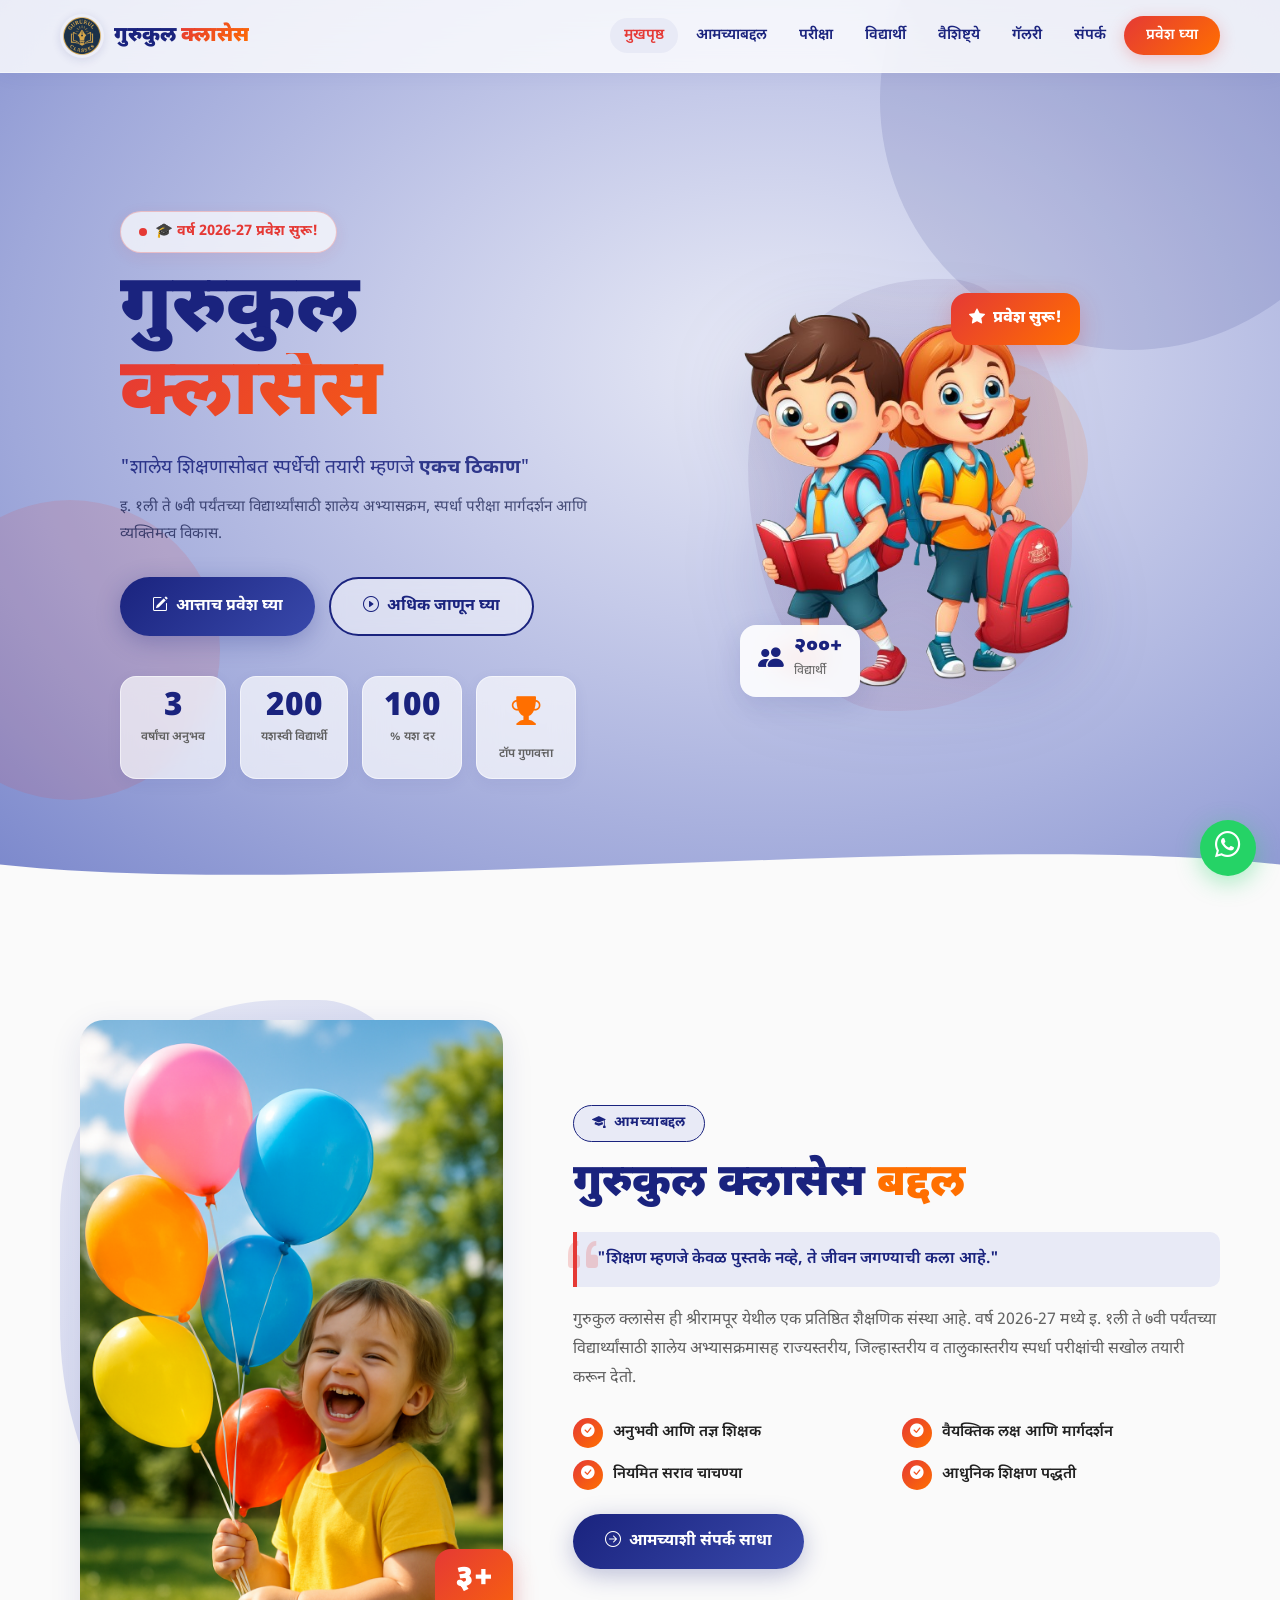
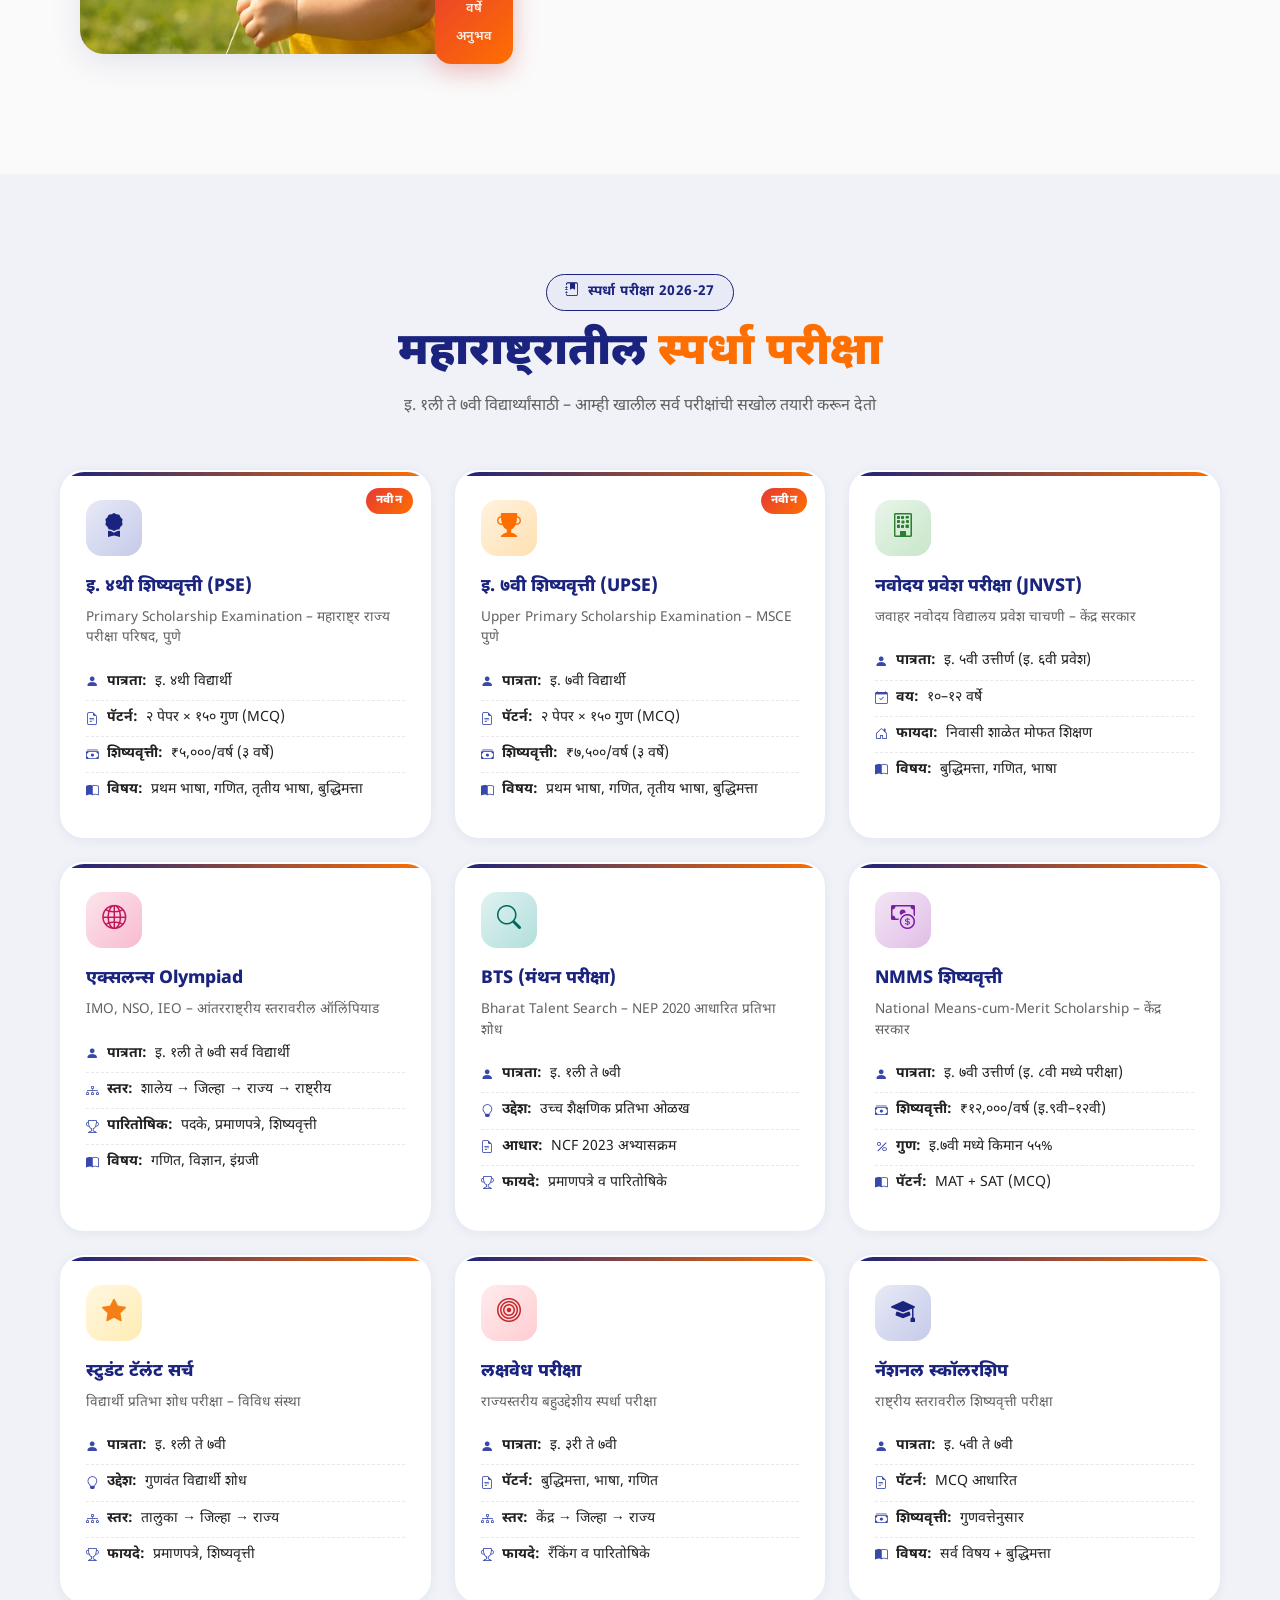
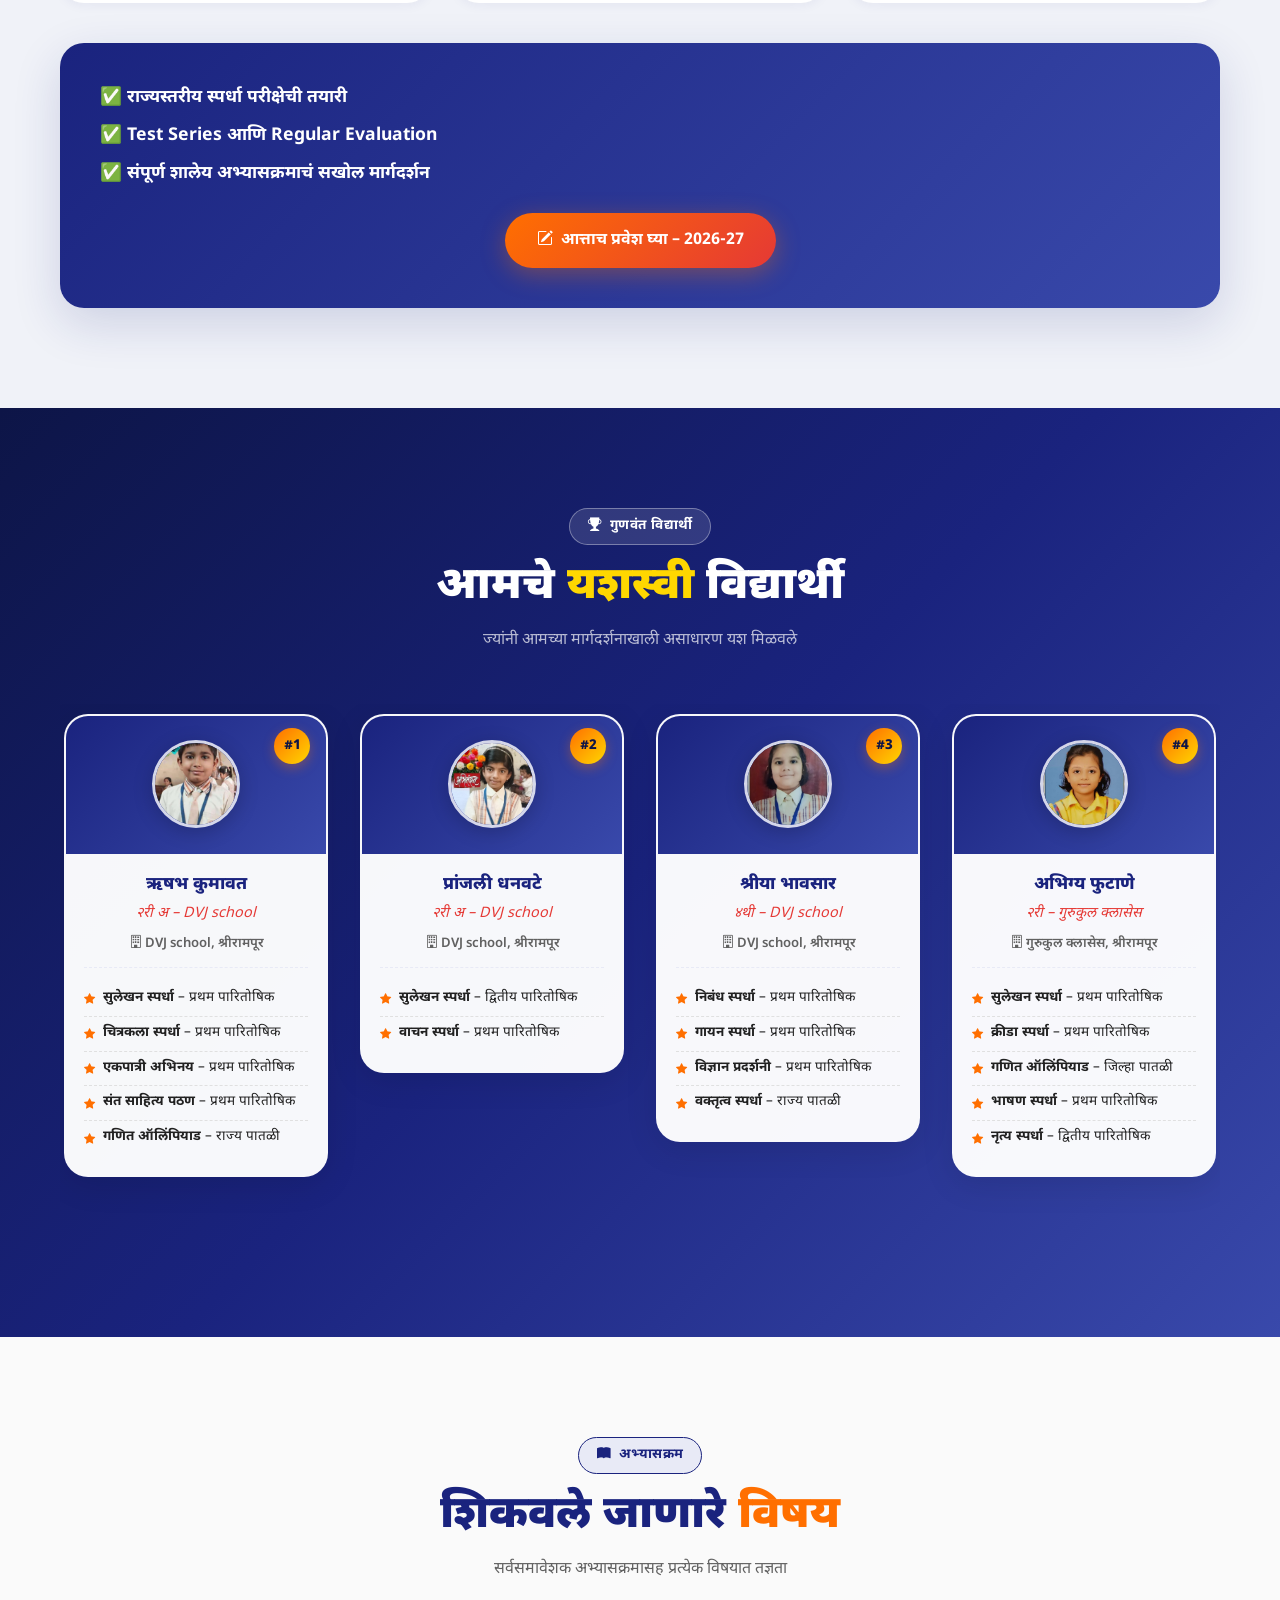
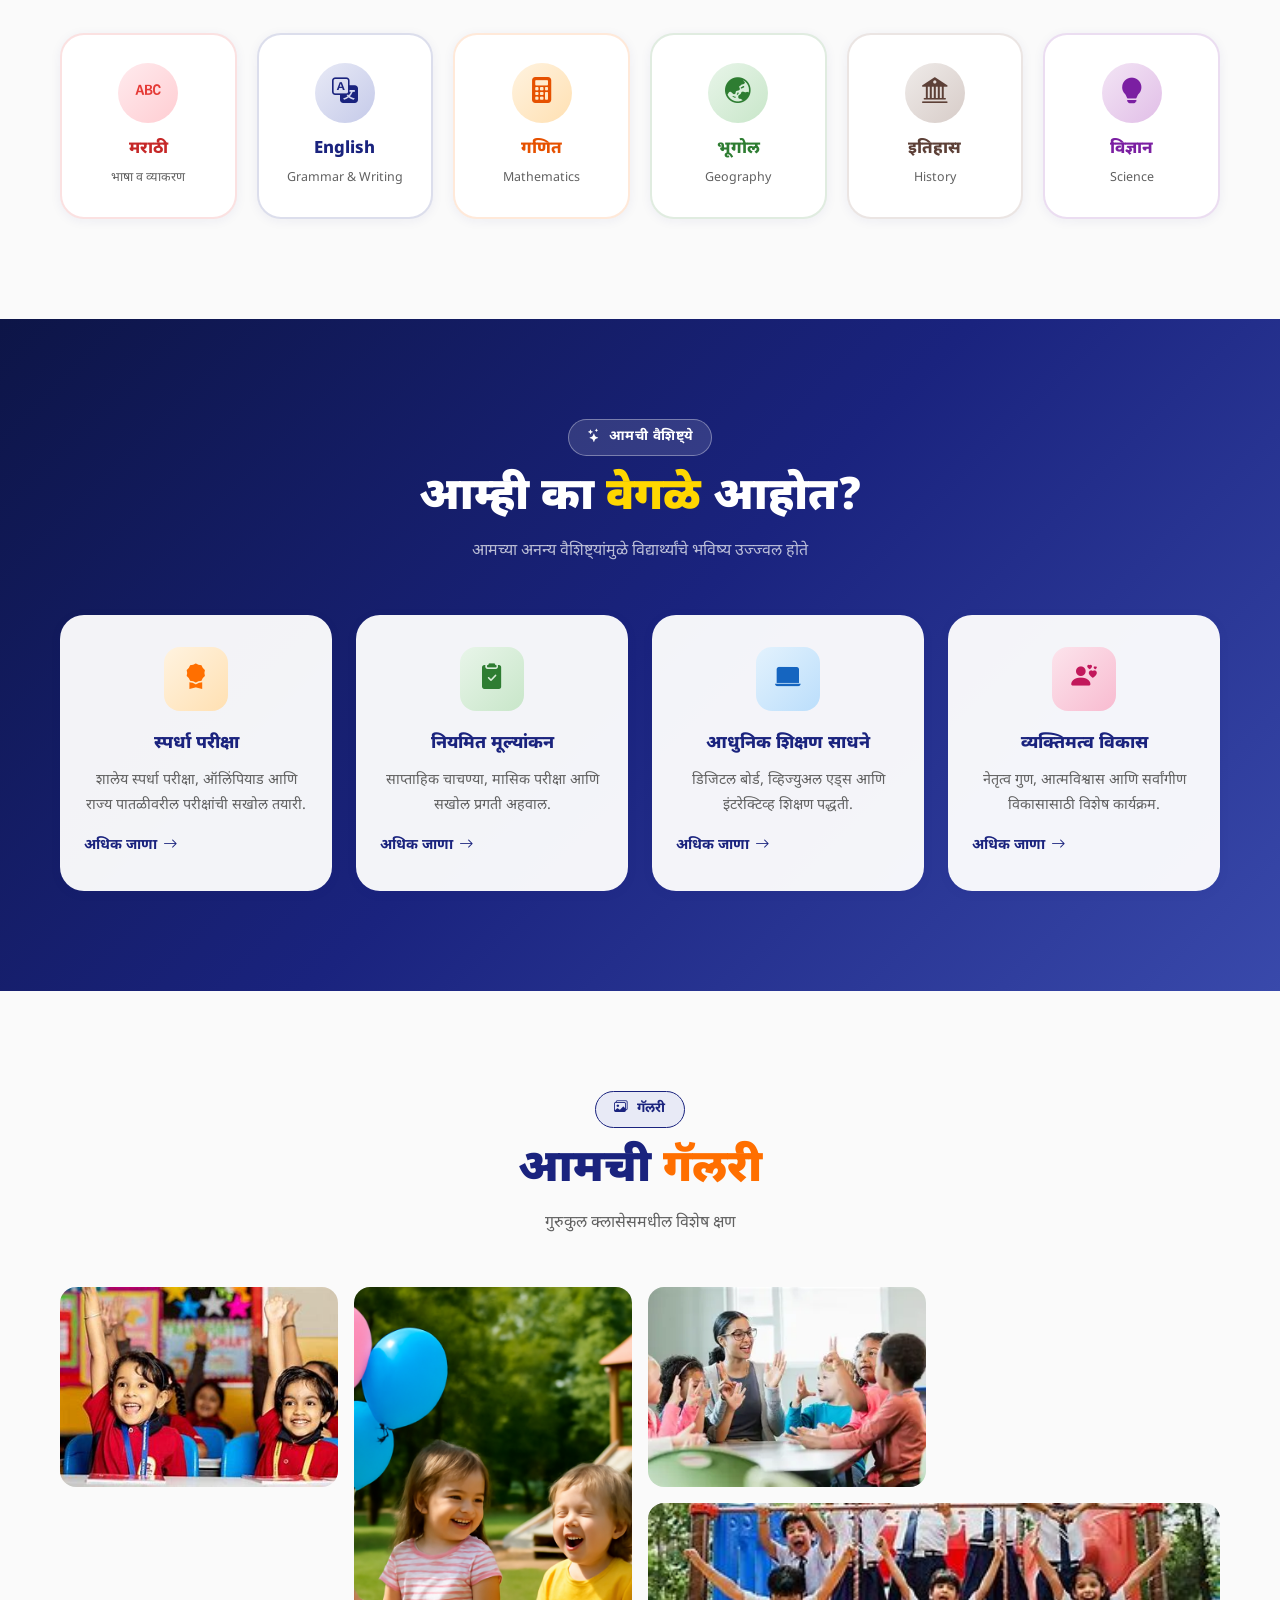
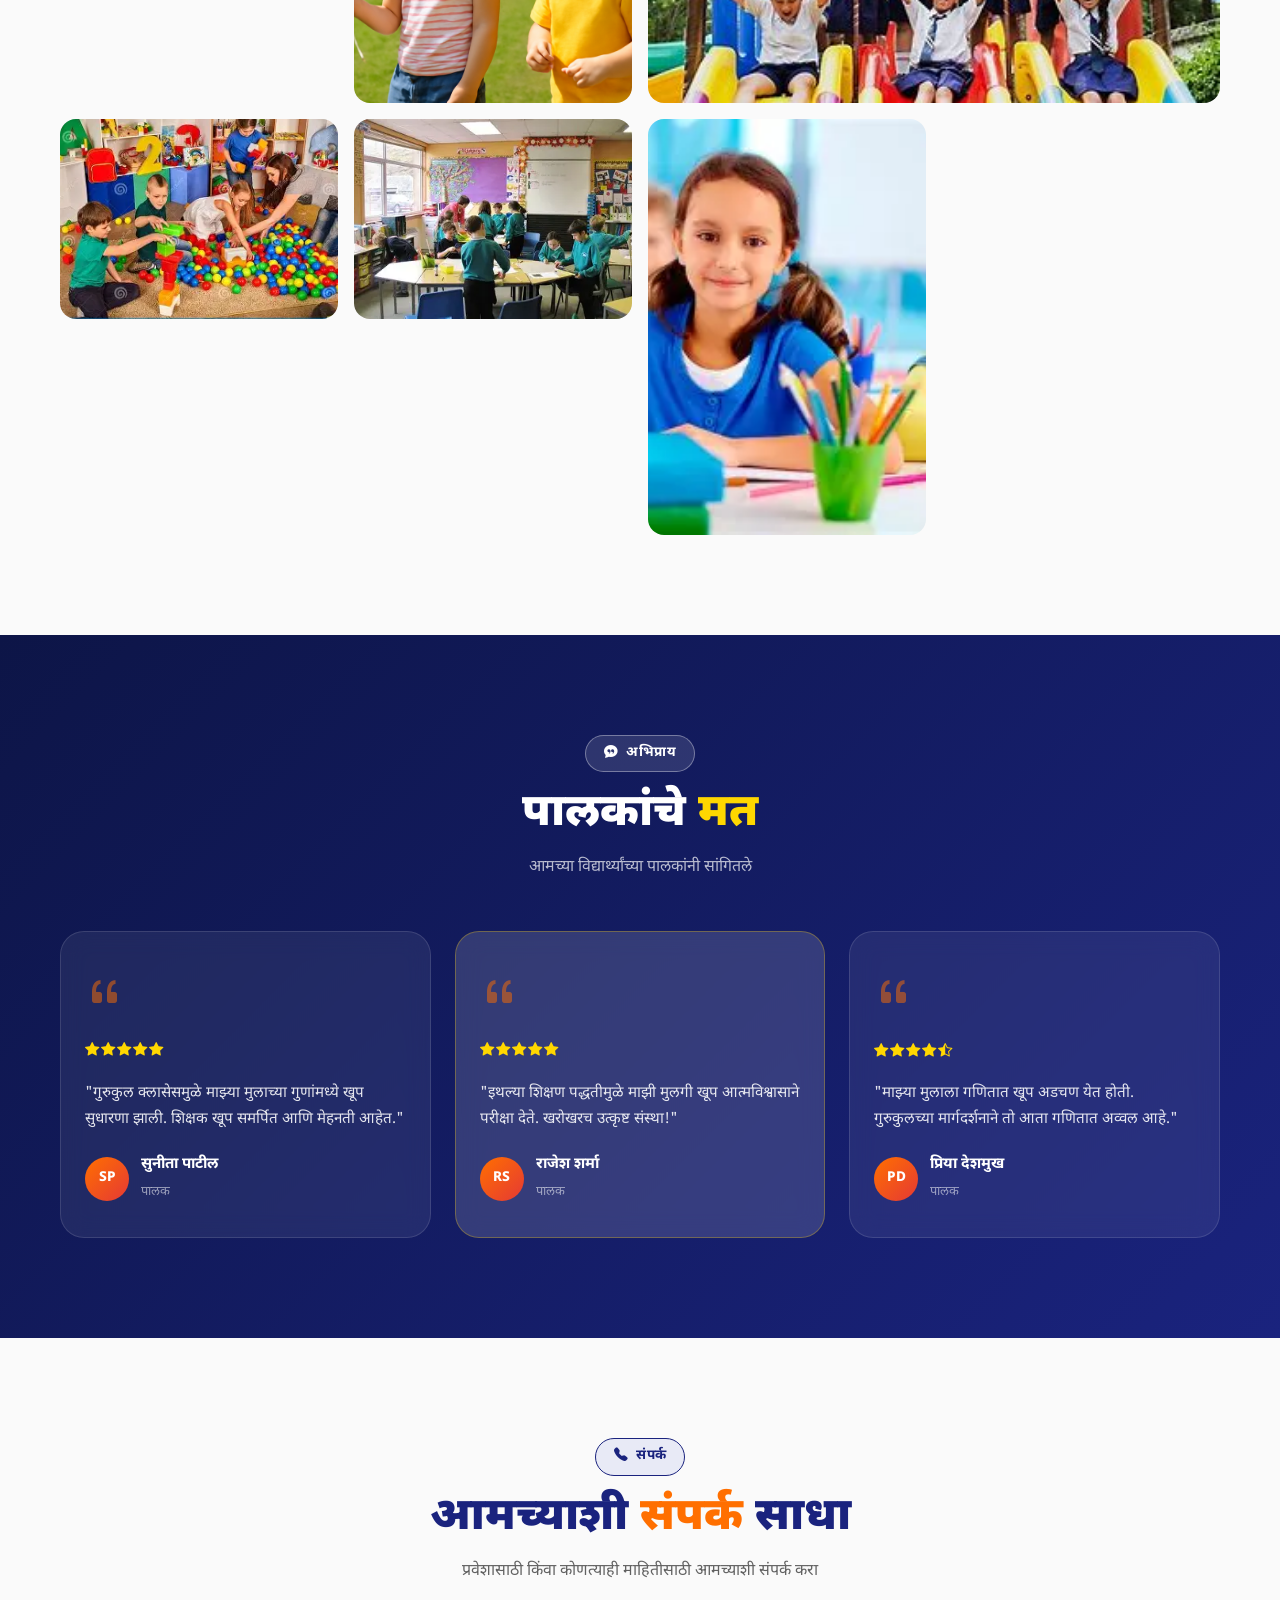
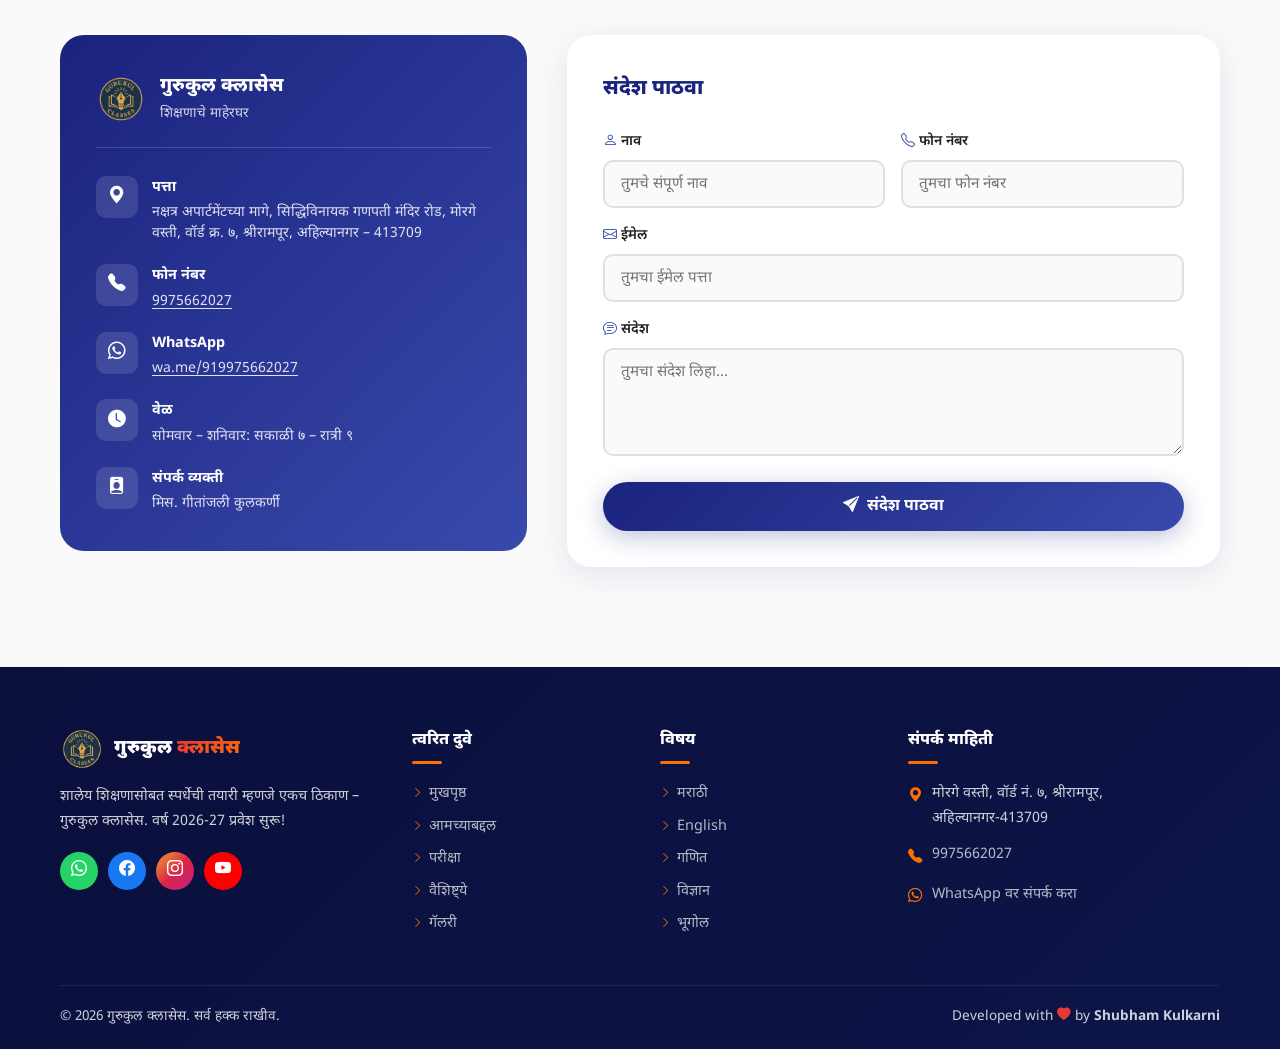
==== commit 45b19bb1: "feat: Introduce scroll progress, scroll-to-top, mobile navigation, reveal animations, and counter an" ====
--- a/index.html
+++ b/index.html
@@ -3,855 +3,660 @@
 <head>
   <meta charset="UTF-8">
   <meta name="viewport" content="width=device-width, initial-scale=1.0">
-  <title>गुरुकुल क्लासेस – शिक्षणाचे माहेरघर</title>
-  <meta name="description" content="गुरुकुल क्लासेस – श्रीरामपूर येथील सर्वोत्तम कोचिंग इन्स्टिट्यूट. शालेय शिक्षण, स्पर्धा परीक्षा तयारी व व्यक्तिमत्व विकास.">
-
-  <!-- Bootstrap 5.3.3 -->
-  <link rel="stylesheet" href="https://cdn.jsdelivr.net/npm/bootstrap@5.3.3/dist/css/bootstrap.min.css">
+  <title>गुरुकुल क्लासेस श्रीरामपूर – शालेय शिक्षण व स्पर्धा परीक्षा तयारी | इ.१ली ते ७वी</title>
+  <meta name="description" content="गुरुकुल क्लासेस, श्रीरामपूर – इ.१ली ते ७वी शालेय अभ्यासक्रम, शिष्यवृत्ती परीक्षा (PSE/UPSE), नवोदय, ऑलिंपियाड, BTS, NMMS तयारी. वर्ष 2026-27 प्रवेश सुरू!">
+  <meta name="keywords" content="गुरुकुल क्लासेस, श्रीरामपूर, शिष्यवृत्ती परीक्षा, PSE, UPSE, नवोदय, ऑलिंपियाड, BTS, NMMS, शालेय शिक्षण, स्पर्धा परीक्षा, अहिल्यानगर, coaching classes Shrirampur">
+  <meta name="author" content="गुरुकुल क्लासेस">
+  <meta name="robots" content="index, follow">
+  <link rel="canonical" href="https://gurukulclasses.in/">
+
+  <!-- Open Graph -->
+  <meta property="og:type" content="website">
+  <meta property="og:title" content="गुरुकुल क्लासेस श्रीरामपूर – शालेय शिक्षण व स्पर्धा परीक्षा तयारी">
+  <meta property="og:description" content="इ.१ली ते ७वी शालेय अभ्यासक्रम, शिष्यवृत्ती (PSE/UPSE), नवोदय, ऑलिंपियाड, BTS, NMMS तयारी. वर्ष 2026-27 प्रवेश सुरू!">
+  <meta property="og:image" content="assets/logo.png">
+  <meta property="og:url" content="https://gurukulclasses.in/">
+  <meta property="og:locale" content="mr_IN">
+  <meta property="og:site_name" content="गुरुकुल क्लासेस">
+
+  <!-- Twitter Card -->
+  <meta name="twitter:card" content="summary_large_image">
+  <meta name="twitter:title" content="गुरुकुल क्लासेस श्रीरामपूर – शालेय शिक्षण व स्पर्धा परीक्षा तयारी">
+  <meta name="twitter:description" content="इ.१ली ते ७वी शालेय अभ्यासक्रम व स्पर्धा परीक्षा तयारी. वर्ष 2026-27 प्रवेश सुरू!">
+  <meta name="twitter:image" content="assets/logo.png">
+
+  <!-- Structured Data -->
+  <script type="application/ld+json">
+  {
+    "@context": "https://schema.org",
+    "@type": "EducationalOrganization",
+    "name": "गुरुकुल क्लासेस",
+    "alternateName": "Gurukul Classes Shrirampur",
+    "description": "इ.१ली ते ७वी शालेय अभ्यासक्रम, शिष्यवृत्ती परीक्षा, नवोदय, ऑलिंपियाड, BTS, NMMS तयारी",
+    "url": "https://gurukulclasses.in/",
+    "logo": "assets/logo.png",
+    "telephone": "+919975662027",
+    "address": {
+      "@type": "PostalAddress",
+      "streetAddress": "नक्षत्र अपार्टमेंटच्या मागे, सिद्धिविनायक गणपती मंदिर रोड, मोरगे वस्ती, वॉर्ड क्र. ७",
+      "addressLocality": "श्रीरामपूर",
+      "addressRegion": "अहिल्यानगर, महाराष्ट्र",
+      "postalCode": "413709",
+      "addressCountry": "IN"
+    },
+    "foundingDate": "2022",
+    "areaServed": "श्रीरामपूर, अहिल्यानगर"
+  }
+  </script>
+
+  <!-- Favicon -->
+  <link rel="icon" type="image/png" href="assets/logo.png">
+
+  <!-- Google Fonts -->
+  <link rel="preconnect" href="https://fonts.googleapis.com">
+  <link rel="preconnect" href="https://fonts.gstatic.com" crossorigin>
+  <link href="https://fonts.googleapis.com/css2?family=Noto+Sans+Devanagari:wght@400;500;600;700;800;900&family=Inter:wght@300;400;500;600;700;800&family=Poppins:wght@300;400;500;600;700;800&display=swap" rel="stylesheet">
+
   <!-- Bootstrap Icons -->
   <link rel="stylesheet" href="https://cdn.jsdelivr.net/npm/bootstrap-icons@1.11.3/font/bootstrap-icons.min.css">
-  <!-- AOS -->
-  <link rel="stylesheet" href="https://cdn.jsdelivr.net/npm/aos@2.3.4/dist/aos.css">
-  <!-- Owl Carousel -->
-  <link rel="stylesheet" href="https://cdnjs.cloudflare.com/ajax/libs/OwlCarousel2/2.3.4/assets/owl.carousel.min.css">
-  <link rel="stylesheet" href="https://cdnjs.cloudflare.com/ajax/libs/OwlCarousel2/2.3.4/assets/owl.theme.default.min.css">
-  <!-- Google Fonts -->
-  <link href="https://fonts.googleapis.com/css2?family=Modak&family=Baloo+Da+2:wght@400;500;600;700;800&family=Poppins:wght@300;400;500;600;700&family=Kalam:wght@300;400;700&display=swap" rel="stylesheet">
+
+  <!-- Swiper CSS -->
+  <link rel="stylesheet" href="https://cdn.jsdelivr.net/npm/swiper@11/swiper-bundle.min.css">
+
   <!-- Custom CSS -->
   <link rel="stylesheet" href="style.css">
 </head>
 <body>
 
-  <!-- Scroll Progress Bar -->
-  <div id="scrollProgressBar"></div>
-
-  <!-- ===================== NAVBAR ===================== -->
-  <nav class="navbar navbar-expand-lg fixed-top" id="mainNavbar">
-    <div class="container">
-      <a class="navbar-brand d-flex align-items-center gap-2" href="#home">
-        <img src="assets/logo.png" alt="गुरुकुल लोगो" class="nav-logo">
-        <span class="brand-text">गुरुकुल <span class="brand-accent">क्लासेस</span></span>
+  <!-- Scroll Progress -->
+  <div id="scrollProgress"></div>
+
+  <!-- ===== NAVBAR ===== -->
+  <nav class="navbar" id="mainNav">
+    <div class="container nav-container">
+      <a href="#home" class="nav-brand">
+        <img src="assets/logo.png" alt="गुरुकुल क्लासेस लोगो" class="nav-logo-img" width="44" height="44">
+        <span class="nav-brand-text">गुरुकुल <span class="nav-brand-accent">क्लासेस</span></span>
       </a>
-      <button class="navbar-toggler" type="button" data-bs-toggle="collapse" data-bs-target="#navbarNav">
-        <span class="navbar-toggler-icon"></span>
+      <button class="nav-toggle" id="navToggle" aria-label="मेनू उघडा">
+        <span></span><span></span><span></span>
       </button>
-      <div class="collapse navbar-collapse justify-content-end" id="navbarNav">
-        <ul class="navbar-nav gap-1">
-          <li class="nav-item"><a class="nav-link" href="#home">मुखपृष्ठ</a></li>
-          <li class="nav-item"><a class="nav-link" href="#about">आमच्याबद्दल</a></li>
-          <li class="nav-item"><a class="nav-link" href="#subjects">विषय</a></li>
-          <li class="nav-item"><a class="nav-link" href="#features">वैशिष्ट्ये</a></li>
-          <li class="nav-item"><a class="nav-link" href="#gallery">गॅलरी</a></li>
-          <li class="nav-item"><a class="nav-link" href="#testimonials">अभिप्राय</a></li>
-          <li class="nav-item"><a class="nav-link" href="#contact">संपर्क</a></li>
-          <li class="nav-item ms-lg-2">
-            <a class="nav-link nav-cta-btn" href="#contact">प्रवेश घ्या</a>
-          </li>
-        </ul>
-      </div>
+      <ul class="nav-menu" id="navMenu">
+        <li><a href="#home" class="nav-link active">मुखपृष्ठ</a></li>
+        <li><a href="#about" class="nav-link">आमच्याबद्दल</a></li>
+        <li><a href="#exams" class="nav-link">परीक्षा</a></li>
+        <li><a href="#students" class="nav-link">विद्यार्थी</a></li>
+        <li><a href="#features" class="nav-link">वैशिष्ट्ये</a></li>
+        <li><a href="#gallery" class="nav-link">गॅलरी</a></li>
+        <li><a href="#contact" class="nav-link">संपर्क</a></li>
+        <li><a href="#contact" class="nav-link nav-cta">प्रवेश घ्या</a></li>
+      </ul>
     </div>
   </nav>
 
-  <!-- ===================== HERO SECTION ===================== -->
-  <section class="hero-section" id="home">
-    <div class="hero-bg-shapes">
-      <div class="shape shape-1"></div>
-      <div class="shape shape-2"></div>
-      <div class="shape shape-3"></div>
-    </div>
-    <div class="container h-100">
-      <div class="row align-items-center h-100 gy-5">
-        <!-- Left Content -->
-        <div class="col-lg-6 hero-content" data-aos="fade-right" data-aos-duration="900">
-          <div class="hero-badge mb-3">
-            <span class="badge-dot"></span>
-            <span>प्रवेश सुरू आहे!</span>
-          </div>
-          <h1 class="hero-title">
-            <span class="hero-title-main">गुरुकुल</span>
-            <span class="hero-title-accent">क्लासेस</span>
-          </h1>
-          <p class="hero-subtitle">शालेय शिक्षणासोबत स्पर्धेची तयारी म्हणजे <strong>एकच ठिकाण</strong></p>
-          <div class="hero-actions d-flex flex-wrap gap-3 mb-5">
-            <a href="#contact" class="btn btn-hero-primary">
-              <i class="bi bi-pencil-square me-2"></i>आत्ताच प्रवेश घ्या
-            </a>
-            <a href="#about" class="btn btn-hero-outline">
-              <i class="bi bi-play-circle me-2"></i>अधिक जाणून घ्या
-            </a>
-          </div>
-          <!-- Stats Row -->
-          <div class="hero-stats-row">
-            <div class="hero-stat" data-aos="zoom-in" data-aos-delay="100">
-              <div class="hero-stat-inner">
-                <h3>3</h3>
-                <p>वर्षांचा अनुभव</p>
-              </div>
+  <!-- ===== HERO ===== -->
+  <section class="hero" id="home">
+    <div class="hero-bg">
+      <div class="hero-shape hero-shape-1"></div>
+      <div class="hero-shape hero-shape-2"></div>
+      <div class="hero-shape hero-shape-3"></div>
+    </div>
+    <div class="container hero-grid">
+      <div class="hero-content" data-reveal="left">
+        <div class="hero-badge">
+          <span class="badge-pulse"></span>
+          <span>🎓 वर्ष 2026-27 प्रवेश सुरू!</span>
+        </div>
+        <h1 class="hero-title">
+          <span class="hero-title-line1">गुरुकुल</span>
+          <span class="hero-title-line2">क्लासेस</span>
+        </h1>
+        <p class="hero-subtitle">"शालेय शिक्षणासोबत स्पर्धेची तयारी म्हणजे <strong>एकच ठिकाण</strong>"</p>
+        <p class="hero-desc">इ. १ली ते ७वी पर्यंतच्या विद्यार्थ्यांसाठी शालेय अभ्यासक्रम, स्पर्धा परीक्षा मार्गदर्शन आणि व्यक्तिमत्व विकास.</p>
+        <div class="hero-btns">
+          <a href="#contact" class="btn btn-primary"><i class="bi bi-pencil-square"></i> आत्ताच प्रवेश घ्या</a>
+          <a href="#about" class="btn btn-outline"><i class="bi bi-play-circle"></i> अधिक जाणून घ्या</a>
+        </div>
+        <div class="hero-stats">
+          <div class="hero-stat" data-reveal="up">
+            <h3 class="counter" data-target="3">0</h3>
+            <p>वर्षांचा अनुभव</p>
+          </div>
+          <div class="hero-stat" data-reveal="up">
+            <h3 class="counter" data-target="200">0</h3>
+            <p>यशस्वी विद्यार्थी</p>
+          </div>
+          <div class="hero-stat" data-reveal="up">
+            <h3 class="counter" data-target="100">0</h3>
+            <p>% यश दर</p>
+          </div>
+          <div class="hero-stat" data-reveal="up">
+            <i class="bi bi-trophy-fill hero-stat-icon"></i>
+            <p>टॉप गुणवत्ता</p>
+          </div>
+        </div>
+      </div>
+      <div class="hero-visual" data-reveal="right">
+        <div class="hero-img-wrapper">
+          <div class="hero-blob"></div>
+          <img src="assets/02-0436295-65bd788ce1cfb.png" alt="गुरुकुल क्लासेस विद्यार्थी" class="hero-img" width="500" height="500">
+          <div class="hero-float-badge">
+            <i class="bi bi-star-fill"></i>
+            <span>प्रवेश सुरू!</span>
+          </div>
+          <div class="hero-float-card">
+            <i class="bi bi-people-fill"></i>
+            <div>
+              <strong>२००+</strong>
+              <small>विद्यार्थी</small>
             </div>
-            <div class="hero-stat" data-aos="zoom-in" data-aos-delay="200">
-              <div class="hero-stat-inner">
-                <h3>200</h3>
-                <p>यशस्वी विद्यार्थी</p>
-              </div>
+          </div>
+        </div>
+      </div>
+    </div>
+    <div class="hero-wave">
+      <svg viewBox="0 0 1440 80" preserveAspectRatio="none"><path d="M0,40 C360,80 1080,0 1440,40 L1440,80 L0,80 Z" fill="var(--bg)"/></svg>
+    </div>
+  </section>
+
+  <!-- ===== ABOUT ===== -->
+  <section class="section about" id="about">
+    <div class="container">
+      <div class="about-grid">
+        <div class="about-img-col" data-reveal="left">
+          <div class="about-img-wrap">
+            <div class="about-shape"></div>
+            <img src="assets/about_us.png" alt="गुरुकुल क्लासेस बद्दल" class="about-img" width="500" height="400">
+            <div class="about-exp">
+              <span class="about-exp-num">३+</span>
+              <span class="about-exp-text">वर्षे<br>अनुभव</span>
             </div>
-            <div class="hero-stat" data-aos="zoom-in" data-aos-delay="300">
-              <div class="hero-stat-inner">
-                <h3>100</h3>
-                <p>% यश दर</p>
-              </div>
-            </div>
-            <div class="hero-stat" data-aos="zoom-in" data-aos-delay="400">
-              <div class="hero-stat-inner">
-                <i class="bi bi-trophy-fill stat-icon"></i>
-                <p>टॉप गुणवत्ता</p>
-              </div>
-            </div>
-          </div>
-        </div>
-        <!-- Right Image -->
-        <div class="col-lg-6 hero-image-col" data-aos="fade-left" data-aos-duration="900">
-          <div class="hero-image-wrap">
-            <div class="hero-img-blob"></div>
-            <img src="assets/02-0436295-65bd788ce1cfb.png" alt="गुरुकुल क्लासेस" class="hero-img">
-            <div class="hero-floating-badge">
-              <i class="bi bi-star-fill"></i>
-              <span>प्रवेश सुरू!</span>
-            </div>
-            <div class="hero-floating-card">
-              <i class="bi bi-people-fill"></i>
-              <div>
-                <strong>२००+</strong>
-                <small>विद्यार्थी</small>
-              </div>
-            </div>
-          </div>
-        </div>
-      </div>
-    </div>
-    <div class="hero-wave">
-      <svg viewBox="0 0 1440 80" preserveAspectRatio="none" xmlns="http://www.w3.org/2000/svg">
-        <path d="M0,40 C360,80 1080,0 1440,40 L1440,80 L0,80 Z" fill="#fafafa"/>
-      </svg>
-    </div>
-  </section>
-
-  <!-- ===================== ABOUT SECTION ===================== -->
-  <section class="about-section section-pad" id="about">
-    <div class="container">
-      <div class="row align-items-center gy-5">
-        <!-- Image Column -->
-        <div class="col-lg-5" data-aos="fade-right">
-          <div class="about-image-wrap">
-            <div class="about-bg-shape"></div>
-            <img src="assets/about_us.png" alt="आमच्याबद्दल" class="about-img">
-            <div class="about-exp-badge">
-              <span class="exp-num">३+</span>
-              <span class="exp-text">वर्षे<br>अनुभव</span>
-            </div>
-          </div>
-        </div>
-        <!-- Content Column -->
-        <div class="col-lg-7" data-aos="fade-left">
-          <div class="section-tag">
-            <i class="bi bi-mortarboard-fill me-2"></i>आमच्याबद्दल
-          </div>
-          <h2 class="section-title">गुरुकुल क्लासेस <span class="text-accent">बद्दल</span></h2>
+          </div>
+        </div>
+        <div class="about-content" data-reveal="right">
+          <div class="section-label"><i class="bi bi-mortarboard-fill"></i> आमच्याबद्दल</div>
+          <h2 class="section-heading">गुरुकुल क्लासेस <span class="accent">बद्दल</span></h2>
           <blockquote class="about-quote">
-            <i class="bi bi-quote quote-icon"></i>
+            <i class="bi bi-quote"></i>
             <p>"शिक्षण म्हणजे केवळ पुस्तके नव्हे, ते जीवन जगण्याची कला आहे."</p>
           </blockquote>
-          <p class="about-desc">
-            गुरुकुल क्लासेस ही श्रीरामपूर येथील एक प्रतिष्ठित शैक्षणिक संस्था आहे. आम्ही विद्यार्थ्यांना उत्कृष्ट शिक्षण, व्यक्तिमत्व विकास आणि स्पर्धा परीक्षांची तयारी करण्यासाठी मदत करतो.
-          </p>
-          <div class="about-features-grid">
-            <div class="about-feat-item" data-aos="fade-up" data-aos-delay="100">
-              <div class="about-feat-icon"><i class="bi bi-check-circle-fill"></i></div>
-              <span>अनुभवी आणि तज्ञ शिक्षक</span>
+          <p class="about-text">गुरुकुल क्लासेस ही श्रीरामपूर येथील एक प्रतिष्ठित शैक्षणिक संस्था आहे. वर्ष 2026-27 मध्ये इ. १ली ते ७वी पर्यंतच्या विद्यार्थ्यांसाठी शालेय अभ्यासक्रमासह राज्यस्तरीय, जिल्हास्तरीय व तालुकास्तरीय स्पर्धा परीक्षांची सखोल तयारी करून देतो.</p>
+          <div class="about-checks">
+            <div class="about-check"><div class="check-icon"><i class="bi bi-check-circle-fill"></i></div><span>अनुभवी आणि तज्ञ शिक्षक</span></div>
+            <div class="about-check"><div class="check-icon"><i class="bi bi-check-circle-fill"></i></div><span>वैयक्तिक लक्ष आणि मार्गदर्शन</span></div>
+            <div class="about-check"><div class="check-icon"><i class="bi bi-check-circle-fill"></i></div><span>नियमित सराव चाचण्या</span></div>
+            <div class="about-check"><div class="check-icon"><i class="bi bi-check-circle-fill"></i></div><span>आधुनिक शिक्षण पद्धती</span></div>
+          </div>
+          <a href="#contact" class="btn btn-primary"><i class="bi bi-arrow-right-circle"></i> आमच्याशी संपर्क साधा</a>
+        </div>
+      </div>
+    </div>
+  </section>
+
+  <!-- ===== EXAMINATIONS ===== -->
+  <section class="section exams-section" id="exams">
+    <div class="container">
+      <div class="section-header" data-reveal="up">
+        <div class="section-label center"><i class="bi bi-journal-bookmark-fill"></i> स्पर्धा परीक्षा 2026-27</div>
+        <h2 class="section-heading center">महाराष्ट्रातील <span class="accent">स्पर्धा परीक्षा</span></h2>
+        <p class="section-desc center">इ. १ली ते ७वी विद्यार्थ्यांसाठी – आम्ही खालील सर्व परीक्षांची सखोल तयारी करून देतो</p>
+      </div>
+
+      <div class="exams-grid">
+        <!-- Exam 1: PSE Std 4 -->
+        <div class="exam-card" data-reveal="up">
+          <div class="exam-icon exam-icon-1"><i class="bi bi-award-fill"></i></div>
+          <div class="exam-badge">नवीन</div>
+          <h4>इ. ४थी शिष्यवृत्ती (PSE)</h4>
+          <p class="exam-body">Primary Scholarship Examination – महाराष्ट्र राज्य परीक्षा परिषद, पुणे</p>
+          <ul class="exam-details">
+            <li><i class="bi bi-person-fill"></i> <strong>पात्रता:</strong> इ. ४थी विद्यार्थी</li>
+            <li><i class="bi bi-file-earmark-text"></i> <strong>पॅटर्न:</strong> २ पेपर × १५० गुण (MCQ)</li>
+            <li><i class="bi bi-cash-stack"></i> <strong>शिष्यवृत्ती:</strong> ₹५,०००/वर्ष (३ वर्षे)</li>
+            <li><i class="bi bi-book-half"></i> <strong>विषय:</strong> प्रथम भाषा, गणित, तृतीय भाषा, बुद्धिमत्ता</li>
+          </ul>
+        </div>
+
+        <!-- Exam 2: UPSE Std 7 -->
+        <div class="exam-card" data-reveal="up">
+          <div class="exam-icon exam-icon-2"><i class="bi bi-trophy-fill"></i></div>
+          <div class="exam-badge">नवीन</div>
+          <h4>इ. ७वी शिष्यवृत्ती (UPSE)</h4>
+          <p class="exam-body">Upper Primary Scholarship Examination – MSCE पुणे</p>
+          <ul class="exam-details">
+            <li><i class="bi bi-person-fill"></i> <strong>पात्रता:</strong> इ. ७वी विद्यार्थी</li>
+            <li><i class="bi bi-file-earmark-text"></i> <strong>पॅटर्न:</strong> २ पेपर × १५० गुण (MCQ)</li>
+            <li><i class="bi bi-cash-stack"></i> <strong>शिष्यवृत्ती:</strong> ₹७,५००/वर्ष (३ वर्षे)</li>
+            <li><i class="bi bi-book-half"></i> <strong>विषय:</strong> प्रथम भाषा, गणित, तृतीय भाषा, बुद्धिमत्ता</li>
+          </ul>
+        </div>
+
+        <!-- Exam 3: Navodaya -->
+        <div class="exam-card" data-reveal="up">
+          <div class="exam-icon exam-icon-3"><i class="bi bi-building"></i></div>
+          <h4>नवोदय प्रवेश परीक्षा (JNVST)</h4>
+          <p class="exam-body">जवाहर नवोदय विद्यालय प्रवेश चाचणी – केंद्र सरकार</p>
+          <ul class="exam-details">
+            <li><i class="bi bi-person-fill"></i> <strong>पात्रता:</strong> इ. ५वी उत्तीर्ण (इ. ६वी प्रवेश)</li>
+            <li><i class="bi bi-calendar-check"></i> <strong>वय:</strong> १०–१२ वर्षे</li>
+            <li><i class="bi bi-house-door"></i> <strong>फायदा:</strong> निवासी शाळेत मोफत शिक्षण</li>
+            <li><i class="bi bi-book-half"></i> <strong>विषय:</strong> बुद्धिमत्ता, गणित, भाषा</li>
+          </ul>
+        </div>
+
+        <!-- Exam 4: Olympiad -->
+        <div class="exam-card" data-reveal="up">
+          <div class="exam-icon exam-icon-4"><i class="bi bi-globe2"></i></div>
+          <h4>एक्सलन्स Olympiad</h4>
+          <p class="exam-body">IMO, NSO, IEO – आंतरराष्ट्रीय स्तरावरील ऑलिंपियाड</p>
+          <ul class="exam-details">
+            <li><i class="bi bi-person-fill"></i> <strong>पात्रता:</strong> इ. १ली ते ७वी सर्व विद्यार्थी</li>
+            <li><i class="bi bi-diagram-3"></i> <strong>स्तर:</strong> शालेय → जिल्हा → राज्य → राष्ट्रीय</li>
+            <li><i class="bi bi-trophy"></i> <strong>पारितोषिक:</strong> पदके, प्रमाणपत्रे, शिष्यवृत्ती</li>
+            <li><i class="bi bi-book-half"></i> <strong>विषय:</strong> गणित, विज्ञान, इंग्रजी</li>
+          </ul>
+        </div>
+
+        <!-- Exam 5: BTS -->
+        <div class="exam-card" data-reveal="up">
+          <div class="exam-icon exam-icon-5"><i class="bi bi-search"></i></div>
+          <h4>BTS (मंथन परीक्षा)</h4>
+          <p class="exam-body">Bharat Talent Search – NEP 2020 आधारित प्रतिभा शोध</p>
+          <ul class="exam-details">
+            <li><i class="bi bi-person-fill"></i> <strong>पात्रता:</strong> इ. १ली ते ७वी</li>
+            <li><i class="bi bi-lightbulb"></i> <strong>उद्देश:</strong> उच्च शैक्षणिक प्रतिभा ओळख</li>
+            <li><i class="bi bi-file-earmark-text"></i> <strong>आधार:</strong> NCF 2023 अभ्यासक्रम</li>
+            <li><i class="bi bi-trophy"></i> <strong>फायदे:</strong> प्रमाणपत्रे व पारितोषिके</li>
+          </ul>
+        </div>
+
+        <!-- Exam 6: NMMS -->
+        <div class="exam-card" data-reveal="up">
+          <div class="exam-icon exam-icon-6"><i class="bi bi-cash-coin"></i></div>
+          <h4>NMMS शिष्यवृत्ती</h4>
+          <p class="exam-body">National Means-cum-Merit Scholarship – केंद्र सरकार</p>
+          <ul class="exam-details">
+            <li><i class="bi bi-person-fill"></i> <strong>पात्रता:</strong> इ. ७वी उत्तीर्ण (इ. ८वी मध्ये परीक्षा)</li>
+            <li><i class="bi bi-cash-stack"></i> <strong>शिष्यवृत्ती:</strong> ₹१२,०००/वर्ष (इ.९वी–१२वी)</li>
+            <li><i class="bi bi-percent"></i> <strong>गुण:</strong> इ.७वी मध्ये किमान ५५%</li>
+            <li><i class="bi bi-book-half"></i> <strong>पॅटर्न:</strong> MAT + SAT (MCQ)</li>
+          </ul>
+        </div>
+
+        <!-- Exam 7: Student Talent Search -->
+        <div class="exam-card" data-reveal="up">
+          <div class="exam-icon exam-icon-7"><i class="bi bi-star-fill"></i></div>
+          <h4>स्टुडंट टॅलंट सर्च</h4>
+          <p class="exam-body">विद्यार्थी प्रतिभा शोध परीक्षा – विविध संस्था</p>
+          <ul class="exam-details">
+            <li><i class="bi bi-person-fill"></i> <strong>पात्रता:</strong> इ. १ली ते ७वी</li>
+            <li><i class="bi bi-lightbulb"></i> <strong>उद्देश:</strong> गुणवंत विद्यार्थी शोध</li>
+            <li><i class="bi bi-diagram-3"></i> <strong>स्तर:</strong> तालुका → जिल्हा → राज्य</li>
+            <li><i class="bi bi-trophy"></i> <strong>फायदे:</strong> प्रमाणपत्रे, शिष्यवृत्ती</li>
+          </ul>
+        </div>
+
+        <!-- Exam 8: Lakshvedh -->
+        <div class="exam-card" data-reveal="up">
+          <div class="exam-icon exam-icon-8"><i class="bi bi-bullseye"></i></div>
+          <h4>लक्षवेध परीक्षा</h4>
+          <p class="exam-body">राज्यस्तरीय बहुउद्देशीय स्पर्धा परीक्षा</p>
+          <ul class="exam-details">
+            <li><i class="bi bi-person-fill"></i> <strong>पात्रता:</strong> इ. ३री ते ७वी</li>
+            <li><i class="bi bi-file-earmark-text"></i> <strong>पॅटर्न:</strong> बुद्धिमत्ता, भाषा, गणित</li>
+            <li><i class="bi bi-diagram-3"></i> <strong>स्तर:</strong> केंद्र → जिल्हा → राज्य</li>
+            <li><i class="bi bi-trophy"></i> <strong>फायदे:</strong> रँकिंग व पारितोषिके</li>
+          </ul>
+        </div>
+
+        <!-- Exam 9: National Scholarship -->
+        <div class="exam-card" data-reveal="up">
+          <div class="exam-icon exam-icon-1"><i class="bi bi-mortarboard-fill"></i></div>
+          <h4>नॅशनल स्कॉलरशिप</h4>
+          <p class="exam-body">राष्ट्रीय स्तरावरील शिष्यवृत्ती परीक्षा</p>
+          <ul class="exam-details">
+            <li><i class="bi bi-person-fill"></i> <strong>पात्रता:</strong> इ. ५वी ते ७वी</li>
+            <li><i class="bi bi-file-earmark-text"></i> <strong>पॅटर्न:</strong> MCQ आधारित</li>
+            <li><i class="bi bi-cash-stack"></i> <strong>शिष्यवृत्ती:</strong> गुणवत्तेनुसार</li>
+            <li><i class="bi bi-book-half"></i> <strong>विषय:</strong> सर्व विषय + बुद्धिमत्ता</li>
+          </ul>
+        </div>
+      </div>
+
+      <div class="exams-cta" data-reveal="up">
+        <div class="exams-cta-card">
+          <div class="exams-cta-content">
+            <h3>✅ राज्यस्तरीय स्पर्धा परीक्षेची तयारी</h3>
+            <h3>✅ Test Series आणि Regular Evaluation</h3>
+            <h3>✅ संपूर्ण शालेय अभ्यासक्रमाचं सखोल मार्गदर्शन</h3>
+          </div>
+          <a href="#contact" class="btn btn-primary"><i class="bi bi-pencil-square"></i> आत्ताच प्रवेश घ्या – 2026-27</a>
+        </div>
+      </div>
+    </div>
+  </section>
+
+  <!-- ===== TOP STUDENTS ===== -->
+  <section class="section students-section" id="students">
+    <div class="container">
+      <div class="section-header" data-reveal="up">
+        <div class="section-label center light"><i class="bi bi-trophy-fill"></i> गुणवंत विद्यार्थी</div>
+        <h2 class="section-heading center light">आमचे <span class="accent-gold">यशस्वी</span> विद्यार्थी</h2>
+        <p class="section-desc center light-sub">ज्यांनी आमच्या मार्गदर्शनाखाली असाधारण यश मिळवले</p>
+      </div>
+
+      <div class="swiper students-swiper">
+        <div class="swiper-wrapper">
+          <!-- Student 1 -->
+          <div class="swiper-slide">
+            <div class="student-card">
+              <div class="student-header">
+                <div class="student-rank">#1</div>
+                <div class="student-avatar">
+                  <img src="assets/stu1.jpg" alt="ऋषभ कुमावत" width="88" height="88" loading="lazy">
+                  <div class="avatar-ring"></div>
+                </div>
+              </div>
+              <div class="student-body">
+                <h4 class="student-name">ऋषभ कुमावत</h4>
+                <p class="student-class">२री अ – DVJ school</p>
+                <div class="student-school"><i class="bi bi-building"></i> DVJ school, श्रीरामपूर</div>
+                <ul class="student-achievements">
+                  <li><i class="bi bi-star-fill"></i><div><strong>सुलेखन स्पर्धा</strong> – प्रथम पारितोषिक</div></li>
+                  <li><i class="bi bi-star-fill"></i><div><strong>चित्रकला स्पर्धा</strong> – प्रथम पारितोषिक</div></li>
+                  <li><i class="bi bi-star-fill"></i><div><strong>एकपात्री अभिनय</strong> – प्रथम पारितोषिक</div></li>
+                  <li><i class="bi bi-star-fill"></i><div><strong>संत साहित्य पठण</strong> – प्रथम पारितोषिक</div></li>
+                  <li><i class="bi bi-star-fill"></i><div><strong>गणित ऑलिंपियाड</strong> – राज्य पातळी</div></li>
+                </ul>
+              </div>
             </div>
-            <div class="about-feat-item" data-aos="fade-up" data-aos-delay="150">
-              <div class="about-feat-icon"><i class="bi bi-check-circle-fill"></i></div>
-              <span>वैयक्तिक लक्ष आणि मार्गदर्शन</span>
+          </div>
+
+          <!-- Student 2 -->
+          <div class="swiper-slide">
+            <div class="student-card">
+              <div class="student-header">
+                <div class="student-rank">#2</div>
+                <div class="student-avatar">
+                  <img src="assets/Stu2.png" alt="प्रांजली धनवटे" width="88" height="88" loading="lazy">
+                  <div class="avatar-ring"></div>
+                </div>
+              </div>
+              <div class="student-body">
+                <h4 class="student-name">प्रांजली धनवटे</h4>
+                <p class="student-class">२री अ – DVJ school</p>
+                <div class="student-school"><i class="bi bi-building"></i> DVJ school, श्रीरामपूर</div>
+                <ul class="student-achievements">
+                  <li><i class="bi bi-star-fill"></i><div><strong>सुलेखन स्पर्धा</strong> – द्वितीय पारितोषिक</div></li>
+                  <li><i class="bi bi-star-fill"></i><div><strong>वाचन स्पर्धा</strong> – प्रथम पारितोषिक</div></li>
+                </ul>
+              </div>
             </div>
-            <div class="about-feat-item" data-aos="fade-up" data-aos-delay="200">
-              <div class="about-feat-icon"><i class="bi bi-check-circle-fill"></i></div>
-              <span>नियमित सराव चाचण्या</span>
+          </div>
+
+          <!-- Student 3 -->
+          <div class="swiper-slide">
+            <div class="student-card">
+              <div class="student-header">
+                <div class="student-rank">#3</div>
+                <div class="student-avatar">
+                  <img src="assets/stu3.jpg" alt="श्रीया भावसार" width="88" height="88" loading="lazy">
+                  <div class="avatar-ring"></div>
+                </div>
+              </div>
+              <div class="student-body">
+                <h4 class="student-name">श्रीया भावसार</h4>
+                <p class="student-class">४थी – DVJ school</p>
+                <div class="student-school"><i class="bi bi-building"></i> DVJ school, श्रीरामपूर</div>
+                <ul class="student-achievements">
+                  <li><i class="bi bi-star-fill"></i><div><strong>निबंध स्पर्धा</strong> – प्रथम पारितोषिक</div></li>
+                  <li><i class="bi bi-star-fill"></i><div><strong>गायन स्पर्धा</strong> – प्रथम पारितोषिक</div></li>
+                  <li><i class="bi bi-star-fill"></i><div><strong>विज्ञान प्रदर्शनी</strong> – प्रथम पारितोषिक</div></li>
+                  <li><i class="bi bi-star-fill"></i><div><strong>वक्तृत्व स्पर्धा</strong> – राज्य पातळी</div></li>
+                </ul>
+              </div>
             </div>
-            <div class="about-feat-item" data-aos="fade-up" data-aos-delay="250">
-              <div class="about-feat-icon"><i class="bi bi-check-circle-fill"></i></div>
-              <span>आधुनिक शिक्षण पद्धती</span>
+          </div>
+
+          <!-- Student 4 -->
+          <div class="swiper-slide">
+            <div class="student-card">
+              <div class="student-header">
+                <div class="student-rank">#4</div>
+                <div class="student-avatar">
+                  <img src="assets/stu4.jpg" alt="अभिग्य फुटाणे" width="88" height="88" loading="lazy">
+                  <div class="avatar-ring"></div>
+                </div>
+              </div>
+              <div class="student-body">
+                <h4 class="student-name">अभिग्य फुटाणे</h4>
+                <p class="student-class">२री – गुरुकुल क्लासेस</p>
+                <div class="student-school"><i class="bi bi-building"></i> गुरुकुल क्लासेस, श्रीरामपूर</div>
+                <ul class="student-achievements">
+                  <li><i class="bi bi-star-fill"></i><div><strong>सुलेखन स्पर्धा</strong> – प्रथम पारितोषिक</div></li>
+                  <li><i class="bi bi-star-fill"></i><div><strong>क्रीडा स्पर्धा</strong> – प्रथम पारितोषिक</div></li>
+                  <li><i class="bi bi-star-fill"></i><div><strong>गणित ऑलिंपियाड</strong> – जिल्हा पातळी</div></li>
+                  <li><i class="bi bi-star-fill"></i><div><strong>भाषण स्पर्धा</strong> – प्रथम पारितोषिक</div></li>
+                  <li><i class="bi bi-star-fill"></i><div><strong>नृत्य स्पर्धा</strong> – द्वितीय पारितोषिक</div></li>
+                </ul>
+              </div>
             </div>
           </div>
-          <a href="#contact" class="btn btn-primary-custom mt-4">
-            <i class="bi bi-arrow-right-circle me-2"></i>आमच्याशी संपर्क साधा
-          </a>
-        </div>
-      </div>
-    </div>
-  </section>
-
-  <!-- ===================== TOP STUDENTS ===================== -->
-  <section class="students-section section-pad" id="top-students">
-    <div class="section-wave-top">
-      <svg viewBox="0 0 1440 60" preserveAspectRatio="none" xmlns="http://www.w3.org/2000/svg">
-        <path d="M0,30 C480,60 960,0 1440,30 L1440,0 L0,0 Z" fill="#fafafa"/>
-      </svg>
-    </div>
-    <div class="container">
-      <div class="text-center mb-5" data-aos="fade-up">
-        <div class="section-tag mx-auto">
-          <i class="bi bi-trophy-fill me-2"></i>गुणवंत विद्यार्थी
-        </div>
-        <h2 class="section-title">आमचे <span class="text-accent">यशस्वी</span> विद्यार्थी</h2>
-        <p class="section-subtitle">ज्यांनी आमच्या मार्गदर्शनाखाली असाधारण यश मिळवले</p>
-      </div>
-      <div id="topStudentsCarousel" class="owl-carousel owl-theme students-carousel">
-
-        <!-- Student 1 -->
-        <div class="student-card card-modern" data-aos="fade-up">
-          <div class="student-card-header">
-            <div class="student-rank-badge">#1</div>
-            <div class="student-profile">
-              <img src="assets/stu1.jpg" alt="ऋषभ कुमावत">
-              <div class="student-glow"></div>
+        </div>
+        <div class="swiper-pagination"></div>
+      </div>
+    </div>
+  </section>
+
+  <!-- ===== SUBJECTS ===== -->
+  <section class="section subjects" id="subjects">
+    <div class="container">
+      <div class="section-header" data-reveal="up">
+        <div class="section-label center"><i class="bi bi-book-fill"></i> अभ्यासक्रम</div>
+        <h2 class="section-heading center">शिकवले जाणारे <span class="accent">विषय</span></h2>
+        <p class="section-desc center">सर्वसमावेशक अभ्यासक्रमासह प्रत्येक विषयात तज्ञता</p>
+      </div>
+      <div class="subjects-grid">
+        <div class="subject-card subject-1" data-reveal="up"><div class="subject-icon"><i class="bi bi-alphabet-uppercase"></i></div><h5>मराठी</h5><p>भाषा व व्याकरण</p></div>
+        <div class="subject-card subject-2" data-reveal="up"><div class="subject-icon"><i class="bi bi-translate"></i></div><h5>English</h5><p>Grammar & Writing</p></div>
+        <div class="subject-card subject-3" data-reveal="up"><div class="subject-icon"><i class="bi bi-calculator-fill"></i></div><h5>गणित</h5><p>Mathematics</p></div>
+        <div class="subject-card subject-4" data-reveal="up"><div class="subject-icon"><i class="bi bi-globe-asia-australia"></i></div><h5>भूगोल</h5><p>Geography</p></div>
+        <div class="subject-card subject-5" data-reveal="up"><div class="subject-icon"><i class="bi bi-bank2"></i></div><h5>इतिहास</h5><p>History</p></div>
+        <div class="subject-card subject-6" data-reveal="up"><div class="subject-icon"><i class="bi bi-lightbulb-fill"></i></div><h5>विज्ञान</h5><p>Science</p></div>
+      </div>
+    </div>
+  </section>
+
+  <!-- ===== FEATURES ===== -->
+  <section class="section features-section" id="features">
+    <div class="container">
+      <div class="section-header" data-reveal="up">
+        <div class="section-label center light"><i class="bi bi-stars"></i> आमची वैशिष्ट्ये</div>
+        <h2 class="section-heading center light">आम्ही का <span class="accent-gold">वेगळे</span> आहोत?</h2>
+        <p class="section-desc center light-sub">आमच्या अनन्य वैशिष्ट्यांमुळे विद्यार्थ्यांचे भविष्य उज्ज्वल होते</p>
+      </div>
+      <div class="features-grid">
+        <div class="feature-card" data-reveal="up">
+          <div class="feature-icon fi-1"><i class="bi bi-award-fill"></i></div>
+          <h4>स्पर्धा परीक्षा</h4>
+          <p>शालेय स्पर्धा परीक्षा, ऑलिंपियाड आणि राज्य पातळीवरील परीक्षांची सखोल तयारी.</p>
+          <a href="#exams" class="feature-link">अधिक जाणा <i class="bi bi-arrow-right"></i></a>
+        </div>
+        <div class="feature-card" data-reveal="up">
+          <div class="feature-icon fi-2"><i class="bi bi-clipboard2-check-fill"></i></div>
+          <h4>नियमित मूल्यांकन</h4>
+          <p>साप्ताहिक चाचण्या, मासिक परीक्षा आणि सखोल प्रगती अहवाल.</p>
+          <a href="#contact" class="feature-link">अधिक जाणा <i class="bi bi-arrow-right"></i></a>
+        </div>
+        <div class="feature-card" data-reveal="up">
+          <div class="feature-icon fi-3"><i class="bi bi-laptop-fill"></i></div>
+          <h4>आधुनिक शिक्षण साधने</h4>
+          <p>डिजिटल बोर्ड, व्हिज्युअल एड्स आणि इंटरेक्टिव्ह शिक्षण पद्धती.</p>
+          <a href="#contact" class="feature-link">अधिक जाणा <i class="bi bi-arrow-right"></i></a>
+        </div>
+        <div class="feature-card" data-reveal="up">
+          <div class="feature-icon fi-4"><i class="bi bi-person-hearts"></i></div>
+          <h4>व्यक्तिमत्व विकास</h4>
+          <p>नेतृत्व गुण, आत्मविश्वास आणि सर्वांगीण विकासासाठी विशेष कार्यक्रम.</p>
+          <a href="#contact" class="feature-link">अधिक जाणा <i class="bi bi-arrow-right"></i></a>
+        </div>
+      </div>
+    </div>
+  </section>
+
+  <!-- ===== GALLERY ===== -->
+  <section class="section gallery" id="gallery">
+    <div class="container">
+      <div class="section-header" data-reveal="up">
+        <div class="section-label center"><i class="bi bi-images"></i> गॅलरी</div>
+        <h2 class="section-heading center">आमची <span class="accent">गॅलरी</span></h2>
+        <p class="section-desc center">गुरुकुल क्लासेसमधील विशेष क्षण</p>
+      </div>
+      <div class="gallery-grid">
+        <div class="gallery-item" data-reveal="up"><img src="assets/9.png" alt="गॅलरी छायाचित्र १" loading="lazy"><div class="gallery-hover"><i class="bi bi-zoom-in"></i></div></div>
+        <div class="gallery-item gallery-tall" data-reveal="up"><img src="assets/10.png" alt="गॅलरी छायाचित्र २" loading="lazy"><div class="gallery-hover"><i class="bi bi-zoom-in"></i></div></div>
+        <div class="gallery-item" data-reveal="up"><img src="assets/6.png" alt="गॅलरी छायाचित्र ३" loading="lazy"><div class="gallery-hover"><i class="bi bi-zoom-in"></i></div></div>
+        <div class="gallery-item gallery-wide" data-reveal="up"><img src="assets/5.png" alt="गॅलरी छायाचित्र ४" loading="lazy"><div class="gallery-hover"><i class="bi bi-zoom-in"></i></div></div>
+        <div class="gallery-item" data-reveal="up"><img src="assets/4.png" alt="गॅलरी छायाचित्र ५" loading="lazy"><div class="gallery-hover"><i class="bi bi-zoom-in"></i></div></div>
+        <div class="gallery-item" data-reveal="up"><img src="assets/2.png" alt="गॅलरी छायाचित्र ६" loading="lazy"><div class="gallery-hover"><i class="bi bi-zoom-in"></i></div></div>
+        <div class="gallery-item gallery-tall" data-reveal="up"><img src="assets/1.png" alt="गॅलरी छायाचित्र ७" loading="lazy"><div class="gallery-hover"><i class="bi bi-zoom-in"></i></div></div>
+      </div>
+    </div>
+  </section>
+
+  <!-- ===== TESTIMONIALS ===== -->
+  <section class="section testimonials-section" id="testimonials">
+    <div class="container">
+      <div class="section-header" data-reveal="up">
+        <div class="section-label center light"><i class="bi bi-chat-quote-fill"></i> अभिप्राय</div>
+        <h2 class="section-heading center light">पालकांचे <span class="accent-gold">मत</span></h2>
+        <p class="section-desc center light-sub">आमच्या विद्यार्थ्यांच्या पालकांनी सांगितले</p>
+      </div>
+      <div class="testimonials-grid">
+        <div class="testimonial-card" data-reveal="up">
+          <div class="testimonial-quote"><i class="bi bi-quote"></i></div>
+          <div class="testimonial-stars"><i class="bi bi-star-fill"></i><i class="bi bi-star-fill"></i><i class="bi bi-star-fill"></i><i class="bi bi-star-fill"></i><i class="bi bi-star-fill"></i></div>
+          <p>"गुरुकुल क्लासेसमुळे माझ्या मुलाच्या गुणांमध्ये खूप सुधारणा झाली. शिक्षक खूप समर्पित आणि मेहनती आहेत."</p>
+          <div class="testimonial-author"><div class="testimonial-avatar">SP</div><div><h6>सुनीता पाटील</h6><small>पालक</small></div></div>
+        </div>
+        <div class="testimonial-card testimonial-featured" data-reveal="up">
+          <div class="testimonial-quote"><i class="bi bi-quote"></i></div>
+          <div class="testimonial-stars"><i class="bi bi-star-fill"></i><i class="bi bi-star-fill"></i><i class="bi bi-star-fill"></i><i class="bi bi-star-fill"></i><i class="bi bi-star-fill"></i></div>
+          <p>"इथल्या शिक्षण पद्धतीमुळे माझी मुलगी खूप आत्मविश्वासाने परीक्षा देते. खरोखरच उत्कृष्ट संस्था!"</p>
+          <div class="testimonial-author"><div class="testimonial-avatar">RS</div><div><h6>राजेश शर्मा</h6><small>पालक</small></div></div>
+        </div>
+        <div class="testimonial-card" data-reveal="up">
+          <div class="testimonial-quote"><i class="bi bi-quote"></i></div>
+          <div class="testimonial-stars"><i class="bi bi-star-fill"></i><i class="bi bi-star-fill"></i><i class="bi bi-star-fill"></i><i class="bi bi-star-fill"></i><i class="bi bi-star-half"></i></div>
+          <p>"माझ्या मुलाला गणितात खूप अडचण येत होती. गुरुकुलच्या मार्गदर्शनाने तो आता गणितात अव्वल आहे."</p>
+          <div class="testimonial-author"><div class="testimonial-avatar">PD</div><div><h6>प्रिया देशमुख</h6><small>पालक</small></div></div>
+        </div>
+      </div>
+    </div>
+  </section>
+
+  <!-- ===== CONTACT ===== -->
+  <section class="section contact" id="contact">
+    <div class="container">
+      <div class="section-header" data-reveal="up">
+        <div class="section-label center"><i class="bi bi-telephone-fill"></i> संपर्क</div>
+        <h2 class="section-heading center">आमच्याशी <span class="accent">संपर्क</span> साधा</h2>
+        <p class="section-desc center">प्रवेशासाठी किंवा कोणत्याही माहितीसाठी आमच्याशी संपर्क करा</p>
+      </div>
+      <div class="contact-grid">
+        <div class="contact-info" data-reveal="left">
+          <div class="contact-info-head">
+            <img src="assets/logo.png" alt="गुरुकुल लोगो" width="50" height="50">
+            <div><h4>गुरुकुल क्लासेस</h4><p>शिक्षणाचे माहेरघर</p></div>
+          </div>
+          <div class="contact-items">
+            <div class="contact-item"><div class="contact-item-icon"><i class="bi bi-geo-alt-fill"></i></div><div><h6>पत्ता</h6><p>नक्षत्र अपार्टमेंटच्या मागे, सिद्धिविनायक गणपती मंदिर रोड, मोरगे वस्ती, वॉर्ड क्र. ७, श्रीरामपूर, अहिल्यानगर – 413709</p></div></div>
+            <div class="contact-item"><div class="contact-item-icon"><i class="bi bi-telephone-fill"></i></div><div><h6>फोन नंबर</h6><p><a href="tel:9975662027">9975662027</a></p></div></div>
+            <div class="contact-item"><div class="contact-item-icon"><i class="bi bi-whatsapp"></i></div><div><h6>WhatsApp</h6><p><a href="https://wa.me/919975662027" target="_blank">wa.me/919975662027</a></p></div></div>
+            <div class="contact-item"><div class="contact-item-icon"><i class="bi bi-clock-fill"></i></div><div><h6>वेळ</h6><p>सोमवार – शनिवार: सकाळी ७ – रात्री ९</p></div></div>
+            <div class="contact-item"><div class="contact-item-icon"><i class="bi bi-person-badge-fill"></i></div><div><h6>संपर्क व्यक्ती</h6><p>मिस. गीतांजली कुलकर्णी</p></div></div>
+          </div>
+        </div>
+        <div class="contact-form-wrap" data-reveal="right">
+          <h4 class="form-title">संदेश पाठवा</h4>
+          <form id="contactForm" novalidate>
+            <div class="form-row">
+              <div class="form-group"><label><i class="bi bi-person"></i> नाव</label><input type="text" placeholder="तुमचे संपूर्ण नाव" required></div>
+              <div class="form-group"><label><i class="bi bi-telephone"></i> फोन नंबर</label><input type="tel" placeholder="तुमचा फोन नंबर" required></div>
             </div>
-          </div>
-          <div class="student-card-body">
-            <h4 class="student-name">ऋषभ कुमावत</h4>
-            <p class="student-class handwritten">२री अ – DVJ school</p>
-            <div class="student-school">
-              <i class="bi bi-building me-1"></i>DVJ school, श्रीरामपूर
-            </div>
-            <ul class="achievements-list">
-              <li>
-                <i class="bi bi-star-fill"></i>
-                <div><span style="font-weight:600;">सुलेखन स्पर्धा</span> – प्रथम पारितोषिक</div>
-              </li>
-              <li>
-                <i class="bi bi-star-fill"></i>
-                <div><span style="font-weight:600;">चित्रकला स्पर्धा</span> – प्रथम पारितोषिक</div>
-              </li>
-              <li>
-                <i class="bi bi-star-fill"></i>
-                <div><span style="font-weight:600;">एकपात्री अभिनय</span> – प्रथम पारितोषिक</div>
-              </li>
-              <li>
-                <i class="bi bi-star-fill"></i>
-                <div><span style="font-weight:600;">संत साहित्य पठण</span> – प्रथम पारितोषिक</div>
-              </li>
-              <li>
-                <i class="bi bi-star-fill"></i>
-                <div><span style="font-weight:600;">गणित ऑलिंपियाड</span> – राज्य पातळी</div>
-              </li>
-            </ul>
-          </div>
-        </div>
-
-        <!-- Student 2 -->
-        <div class="student-card card-modern" data-aos="fade-up" data-aos-delay="100">
-          <div class="student-card-header">
-            <div class="student-rank-badge">#2</div>
-            <div class="student-profile">
-              <img src="assets/Stu2.png" alt="प्रांजली धनवटे">
-              <div class="student-glow"></div>
-            </div>
-          </div>
-          <div class="student-card-body">
-            <h4 class="student-name">प्रांजली धनवटे</h4>
-            <p class="student-class handwritten">२री अ – DVJ school</p>
-            <div class="student-school">
-              <i class="bi bi-building me-1"></i>DVJ school, श्रीरामपूर
-            </div>
-            <ul class="achievements-list">
-              <li>
-                <i class="bi bi-star-fill"></i>
-                <div><span style="font-weight:600;">सुलेखन स्पर्धा</span> – द्वितीय पारितोषिक</div>
-              </li>
-              <li>
-                <i class="bi bi-star-fill"></i>
-                <div><span style="font-weight:600;">वाचन स्पर्धा</span> – प्रथम पारितोषिक</div>
-              </li>
-            </ul>
-          </div>
-        </div>
-
-        <!-- Student 3 -->
-        <div class="student-card card-modern" data-aos="fade-up" data-aos-delay="200">
-          <div class="student-card-header">
-            <div class="student-rank-badge">#3</div>
-            <div class="student-profile">
-              <img src="assets/stu3.jpg" alt="श्रीया भावसार">
-              <div class="student-glow"></div>
-            </div>
-          </div>
-          <div class="student-card-body">
-            <h4 class="student-name">श्रीया भावसार</h4>
-            <p class="student-class handwritten">४थी – DVJ school</p>
-            <div class="student-school">
-              <i class="bi bi-building me-1"></i>DVJ school, श्रीरामपूर
-            </div>
-            <ul class="achievements-list">
-              <li>
-                <i class="bi bi-star-fill"></i>
-                <div><span style="font-weight:600;">निबंध स्पर्धा</span> – प्रथम पारितोषिक</div>
-              </li>
-              <li>
-                <i class="bi bi-star-fill"></i>
-                <div><span style="font-weight:600;">गायन स्पर्धा</span> – प्रथम पारितोषिक</div>
-              </li>
-              <li>
-                <i class="bi bi-star-fill"></i>
-                <div><span style="font-weight:600;">विज्ञान प्रदर्शनी</span> – प्रथम पारितोषिक</div>
-              </li>
-              <li>
-                <i class="bi bi-star-fill"></i>
-                <div><span style="font-weight:600;">वक्तृत्व स्पर्धा</span> – राज्य पातळी</div>
-              </li>
-            </ul>
-          </div>
-        </div>
-
-        <!-- Student 4 -->
-        <div class="student-card card-modern" data-aos="fade-up" data-aos-delay="300">
-          <div class="student-card-header">
-            <div class="student-rank-badge">#4</div>
-            <div class="student-profile">
-              <img src="assets/stu4.jpg" alt="अभिग्य फुटाणे">
-              <div class="student-glow"></div>
-            </div>
-          </div>
-          <div class="student-card-body">
-            <h4 class="student-name">अभिग्य फुटाणे</h4>
-            <p class="student-class handwritten">२री – गुरुकुल क्लासेस</p>
-            <div class="student-school">
-              <i class="bi bi-building me-1"></i>गुरुकुल क्लासेस, श्रीरामपूर
-            </div>
-            <ul class="achievements-list">
-              <li>
-                <i class="bi bi-star-fill"></i>
-                <div><span style="font-weight:600;">सुलेखन स्पर्धा</span> – प्रथम पारितोषिक</div>
-              </li>
-              <li>
-                <i class="bi bi-star-fill"></i>
-                <div><span style="font-weight:600;">क्रीडा स्पर्धा</span> – प्रथम पारितोषिक</div>
-              </li>
-              <li>
-                <i class="bi bi-star-fill"></i>
-                <div><span style="font-weight:600;">गणित ऑलिंपियाड</span> – जिल्हा पातळी</div>
-              </li>
-              <li>
-                <i class="bi bi-star-fill"></i>
-                <div><span style="font-weight:600;">भाषण स्पर्धा</span> – प्रथम पारितोषिक</div>
-              </li>
-              <li>
-                <i class="bi bi-star-fill"></i>
-                <div><span style="font-weight:600;">नृत्य स्पर्धा</span> – द्वितीय पारितोषिक</div>
-              </li>
-            </ul>
-          </div>
-        </div>
-
-      </div>
-    </div>
-    <div class="section-wave-bottom">
-      <svg viewBox="0 0 1440 60" preserveAspectRatio="none" xmlns="http://www.w3.org/2000/svg">
-        <path d="M0,30 C480,0 960,60 1440,30 L1440,60 L0,60 Z" fill="#fafafa"/>
-      </svg>
-    </div>
-  </section>
-
-  <!-- ===================== SUBJECTS SECTION ===================== -->
-  <section class="subjects-section section-pad" id="subjects">
-    <div class="container">
-      <div class="text-center mb-5" data-aos="fade-up">
-        <div class="section-tag mx-auto">
-          <i class="bi bi-book-fill me-2"></i>अभ्यासक्रम
-        </div>
-        <h2 class="section-title">शिकवले जाणारे <span class="text-accent">विषय</span></h2>
-        <p class="section-subtitle">सर्वसमावेशक अभ्यासक्रमासह प्रत्येक विषयात तज्ञता</p>
-      </div>
-      <div class="row g-4 justify-content-center">
-        <div class="col-6 col-md-4 col-lg-2" data-aos="zoom-in" data-aos-delay="0">
-          <div class="subject-card subject-marathi">
-            <div class="subject-icon-wrap">
-              <i class="bi bi-alphabet"></i>
-            </div>
-            <h5>मराठी</h5>
-            <p>भाषा व व्याकरण</p>
-          </div>
-        </div>
-        <div class="col-6 col-md-4 col-lg-2" data-aos="zoom-in" data-aos-delay="80">
-          <div class="subject-card subject-english">
-            <div class="subject-icon-wrap">
-              <i class="bi bi-translate"></i>
-            </div>
-            <h5>English</h5>
-            <p>Grammar & Writing</p>
-          </div>
-        </div>
-        <div class="col-6 col-md-4 col-lg-2" data-aos="zoom-in" data-aos-delay="160">
-          <div class="subject-card subject-math">
-            <div class="subject-icon-wrap">
-              <i class="bi bi-calculator-fill"></i>
-            </div>
-            <h5>गणित</h5>
-            <p>Mathematics</p>
-          </div>
-        </div>
-        <div class="col-6 col-md-4 col-lg-2" data-aos="zoom-in" data-aos-delay="240">
-          <div class="subject-card subject-geo">
-            <div class="subject-icon-wrap">
-              <i class="bi bi-globe-asia-australia"></i>
-            </div>
-            <h5>भूगोल</h5>
-            <p>Geography</p>
-          </div>
-        </div>
-        <div class="col-6 col-md-4 col-lg-2" data-aos="zoom-in" data-aos-delay="320">
-          <div class="subject-card subject-history">
-            <div class="subject-icon-wrap">
-              <i class="bi bi-bank2"></i>
-            </div>
-            <h5>इतिहास</h5>
-            <p>History</p>
-          </div>
-        </div>
-        <div class="col-6 col-md-4 col-lg-2" data-aos="zoom-in" data-aos-delay="400">
-          <div class="subject-card subject-science">
-            <div class="subject-icon-wrap">
-              <i class="bi bi-lightbulb-fill"></i>
-            </div>
-            <h5>विज्ञान</h5>
-            <p>Science</p>
-          </div>
-        </div>
-      </div>
-    </div>
-  </section>
-
-  <!-- ===================== FEATURES SECTION ===================== -->
-  <section class="features-section section-pad" id="features">
-    <div class="section-wave-top">
-      <svg viewBox="0 0 1440 60" preserveAspectRatio="none" xmlns="http://www.w3.org/2000/svg">
-        <path d="M0,30 C480,60 960,0 1440,30 L1440,0 L0,0 Z" fill="#fafafa"/>
-      </svg>
-    </div>
-    <div class="container">
-      <div class="text-center mb-5" data-aos="fade-up">
-        <div class="section-tag mx-auto text-white border-white">
-          <i class="bi bi-stars me-2"></i>आमची वैशिष्ट्ये
-        </div>
-        <h2 class="section-title text-white">आम्ही का <span style="color:#ffcc02">वेगळे</span> आहोत?</h2>
-        <p class="section-subtitle text-white opacity-75">आमच्या अनन्य वैशिष्ट्यांमुळे विद्यार्थ्यांचे भविष्य उज्ज्वल होते</p>
-      </div>
-      <div class="row g-4">
-        <div class="col-md-6 col-lg-3" data-aos="fade-up" data-aos-delay="0">
-          <div class="feature-card card-modern">
-            <div class="feature-icon-wrap feature-icon-1">
-              <i class="bi bi-award-fill"></i>
-            </div>
-            <h4>स्पर्धा परीक्षा</h4>
-            <p>शालेय स्पर्धा परीक्षा, ऑलिंपियाड आणि राज्य पातळीवरील परीक्षांची सखोल तयारी.</p>
-            <div class="feature-card-footer">
-              <a href="#contact" class="feature-link">अधिक जाणा <i class="bi bi-arrow-right"></i></a>
-            </div>
-          </div>
-        </div>
-        <div class="col-md-6 col-lg-3" data-aos="fade-up" data-aos-delay="100">
-          <div class="feature-card card-modern">
-            <div class="feature-icon-wrap feature-icon-2">
-              <i class="bi bi-clipboard2-check-fill"></i>
-            </div>
-            <h4>नियमित मूल्यांकन</h4>
-            <p>साप्ताहिक चाचण्या, मासिक परीक्षा आणि सखोल प्रगती अहवाल.</p>
-            <div class="feature-card-footer">
-              <a href="#contact" class="feature-link">अधिक जाणा <i class="bi bi-arrow-right"></i></a>
-            </div>
-          </div>
-        </div>
-        <div class="col-md-6 col-lg-3" data-aos="fade-up" data-aos-delay="200">
-          <div class="feature-card card-modern">
-            <div class="feature-icon-wrap feature-icon-3">
-              <i class="bi bi-laptop-fill"></i>
-            </div>
-            <h4>आधुनिक शिक्षण साधने</h4>
-            <p>डिजिटल बोर्ड, व्हिज्युअल एड्स आणि इंटरेक्टिव्ह शिक्षण पद्धती.</p>
-            <div class="feature-card-footer">
-              <a href="#contact" class="feature-link">अधिक जाणा <i class="bi bi-arrow-right"></i></a>
-            </div>
-          </div>
-        </div>
-        <div class="col-md-6 col-lg-3" data-aos="fade-up" data-aos-delay="300">
-          <div class="feature-card card-modern">
-            <div class="feature-icon-wrap feature-icon-4">
-              <i class="bi bi-person-hearts"></i>
-            </div>
-            <h4>व्यक्तिमत्व विकास</h4>
-            <p>नेतृत्व गुण, आत्मविश्वास आणि सर्वांगीण विकासासाठी विशेष कार्यक्रम.</p>
-            <div class="feature-card-footer">
-              <a href="#contact" class="feature-link">अधिक जाणा <i class="bi bi-arrow-right"></i></a>
-            </div>
-          </div>
-        </div>
-      </div>
-    </div>
-    <div class="section-wave-bottom">
-      <svg viewBox="0 0 1440 60" preserveAspectRatio="none" xmlns="http://www.w3.org/2000/svg">
-        <path d="M0,30 C480,0 960,60 1440,30 L1440,60 L0,60 Z" fill="#1a237e"/>
-      </svg>
-    </div>
-  </section>
-
-  <!-- ===================== GALLERY SECTION ===================== -->
-  <section class="gallery-section section-pad" id="gallery">
-    <div class="container">
-      <div class="text-center mb-5" data-aos="fade-up">
-        <div class="section-tag mx-auto">
-          <i class="bi bi-images me-2"></i>गॅलरी
-        </div>
-        <h2 class="section-title">आमची <span class="text-accent">गॅलरी</span></h2>
-        <p class="section-subtitle">गुरुकुल क्लासेसमधील विशेष क्षण</p>
-      </div>
-      <div class="gallery-masonry">
-        <div class="gallery-item" data-aos="zoom-in" data-aos-delay="0">
-          <img src="assets/9.png" alt="गॅलरी छायाचित्र १">
-          <div class="gallery-overlay">
-            <i class="bi bi-zoom-in"></i>
-          </div>
-        </div>
-        <div class="gallery-item gallery-item-tall" data-aos="zoom-in" data-aos-delay="60">
-          <img src="assets/10.png" alt="गॅलरी छायाचित्र २">
-          <div class="gallery-overlay">
-            <i class="bi bi-zoom-in"></i>
-          </div>
-        </div>
-        <div class="gallery-item" data-aos="zoom-in" data-aos-delay="120">
-          <img src="assets/6.png" alt="गॅलरी छायाचित्र ३">
-          <div class="gallery-overlay">
-            <i class="bi bi-zoom-in"></i>
-          </div>
-        </div>
-        <div class="gallery-item gallery-item-wide" data-aos="zoom-in" data-aos-delay="180">
-          <img src="assets/5.png" alt="गॅलरी छायाचित्र ४">
-          <div class="gallery-overlay">
-            <i class="bi bi-zoom-in"></i>
-          </div>
-        </div>
-        <div class="gallery-item" data-aos="zoom-in" data-aos-delay="240">
-          <img src="assets/4.png" alt="गॅलरी छायाचित्र ५">
-          <div class="gallery-overlay">
-            <i class="bi bi-zoom-in"></i>
-          </div>
-        </div>
-        <div class="gallery-item" data-aos="zoom-in" data-aos-delay="300">
-          <img src="assets/2.png" alt="गॅलरी छायाचित्र ६">
-          <div class="gallery-overlay">
-            <i class="bi bi-zoom-in"></i>
-          </div>
-        </div>
-        <div class="gallery-item gallery-item-tall" data-aos="zoom-in" data-aos-delay="360">
-          <img src="assets/1.png" alt="गॅलरी छायाचित्र ७">
-          <div class="gallery-overlay">
-            <i class="bi bi-zoom-in"></i>
-          </div>
-        </div>
-      </div>
-    </div>
-  </section>
-
-  <!-- ===================== TESTIMONIALS SECTION ===================== -->
-  <section class="testimonials-section section-pad" id="testimonials">
-    <div class="section-wave-top">
-      <svg viewBox="0 0 1440 60" preserveAspectRatio="none" xmlns="http://www.w3.org/2000/svg">
-        <path d="M0,30 C480,60 960,0 1440,30 L1440,0 L0,0 Z" fill="#fafafa"/>
-      </svg>
-    </div>
-    <div class="container">
-      <div class="text-center mb-5" data-aos="fade-up">
-        <div class="section-tag mx-auto text-white border-white">
-          <i class="bi bi-chat-quote-fill me-2"></i>अभिप्राय
-        </div>
-        <h2 class="section-title text-white">पालकांचे <span style="color:#ffcc02">मत</span></h2>
-        <p class="section-subtitle text-white opacity-75">आमच्या विद्यार्थ्यांच्या पालकांनी सांगितले</p>
-      </div>
-      <div class="row g-4 justify-content-center">
-        <div class="col-md-6 col-lg-4" data-aos="fade-up" data-aos-delay="0">
-          <div class="testimonial-card">
-            <div class="testimonial-quote-icon"><i class="bi bi-quote"></i></div>
-            <div class="testimonial-stars">
-              <i class="bi bi-star-fill"></i><i class="bi bi-star-fill"></i><i class="bi bi-star-fill"></i><i class="bi bi-star-fill"></i><i class="bi bi-star-fill"></i>
-            </div>
-            <p class="testimonial-text">"गुरुकुल क्लासेसमुळे माझ्या मुलाच्या गुणांमध्ये खूप सुधारणा झाली. शिक्षक खूप समर्पित आणि मेहनती आहेत."</p>
-            <div class="testimonial-author">
-              <div class="testimonial-avatar">SP</div>
-              <div>
-                <h6>सुनीता पाटील</h6>
-                <small>पालक</small>
-              </div>
-            </div>
-          </div>
-        </div>
-        <div class="col-md-6 col-lg-4" data-aos="fade-up" data-aos-delay="100">
-          <div class="testimonial-card testimonial-card-featured">
-            <div class="testimonial-quote-icon"><i class="bi bi-quote"></i></div>
-            <div class="testimonial-stars">
-              <i class="bi bi-star-fill"></i><i class="bi bi-star-fill"></i><i class="bi bi-star-fill"></i><i class="bi bi-star-fill"></i><i class="bi bi-star-fill"></i>
-            </div>
-            <p class="testimonial-text">"इथल्या शिक्षण पद्धतीमुळे माझी मुलगी खूप आत्मविश्वासाने परीक्षा देते. खरोखरच उत्कृष्ट संस्था!"</p>
-            <div class="testimonial-author">
-              <div class="testimonial-avatar">RS</div>
-              <div>
-                <h6>राजेश शर्मा</h6>
-                <small>पालक</small>
-              </div>
-            </div>
-          </div>
-        </div>
-        <div class="col-md-6 col-lg-4" data-aos="fade-up" data-aos-delay="200">
-          <div class="testimonial-card">
-            <div class="testimonial-quote-icon"><i class="bi bi-quote"></i></div>
-            <div class="testimonial-stars">
-              <i class="bi bi-star-fill"></i><i class="bi bi-star-fill"></i><i class="bi bi-star-fill"></i><i class="bi bi-star-fill"></i><i class="bi bi-star-half"></i>
-            </div>
-            <p class="testimonial-text">"माझ्या मुलाला गणितात खूप अडचण येत होती. गुरुकुलच्या मार्गदर्शनाने तो आता गणितात अव्वल आहे."</p>
-            <div class="testimonial-author">
-              <div class="testimonial-avatar">PD</div>
-              <div>
-                <h6>प्रिया देशमुख</h6>
-                <small>पालक</small>
-              </div>
-            </div>
-          </div>
-        </div>
-      </div>
-    </div>
-    <div class="section-wave-bottom">
-      <svg viewBox="0 0 1440 60" preserveAspectRatio="none" xmlns="http://www.w3.org/2000/svg">
-        <path d="M0,30 C480,0 960,60 1440,30 L1440,60 L0,60 Z" fill="#1a237e"/>
-      </svg>
-    </div>
-  </section>
-
-  <!-- ===================== CONTACT SECTION ===================== -->
-  <section class="contact-section section-pad" id="contact">
-    <div class="container">
-      <div class="text-center mb-5" data-aos="fade-up">
-        <div class="section-tag mx-auto">
-          <i class="bi bi-telephone-fill me-2"></i>संपर्क
-        </div>
-        <h2 class="section-title">आमच्याशी <span class="text-accent">संपर्क</span> साधा</h2>
-        <p class="section-subtitle">प्रवेशासाठी किंवा कोणत्याही माहितीसाठी आमच्याशी संपर्क करा</p>
-      </div>
-      <div class="row g-5 align-items-start">
-        <!-- Contact Info Panel -->
-        <div class="col-lg-5" data-aos="fade-right">
-          <div class="contact-info-panel">
-            <div class="contact-info-header">
-              <img src="assets/logo.png" alt="Logo" class="contact-logo">
-              <div>
-                <h4>गुरुकुल क्लासेस</h4>
-                <p>शिक्षणाचे माहेरघर</p>
-              </div>
-            </div>
-            <div class="contact-info-items">
-              <div class="contact-info-item">
-                <div class="contact-info-icon">
-                  <i class="bi bi-geo-alt-fill"></i>
-                </div>
-                <div>
-                  <h6>पत्ता</h6>
-                  <p>मोरगे वस्ती, वॉर्ड नंबर ७,<br>श्रीरामपूर, अहिल्यानगर-413709</p>
-                </div>
-              </div>
-              <div class="contact-info-item">
-                <div class="contact-info-icon">
-                  <i class="bi bi-telephone-fill"></i>
-                </div>
-                <div>
-                  <h6>फोन नंबर</h6>
-                  <p><a href="tel:9975662027">9975662027</a></p>
-                </div>
-              </div>
-              <div class="contact-info-item">
-                <div class="contact-info-icon">
-                  <i class="bi bi-whatsapp"></i>
-                </div>
-                <div>
-                  <h6>WhatsApp</h6>
-                  <p><a href="https://wa.me/919975662027" target="_blank">wa.me/919975662027</a></p>
-                </div>
-              </div>
-              <div class="contact-info-item">
-                <div class="contact-info-icon">
-                  <i class="bi bi-clock-fill"></i>
-                </div>
-                <div>
-                  <h6>वेळ</h6>
-                  <p>सोमवार – शनिवार: सकाळी ७ – रात्री ९</p>
-                </div>
-              </div>
-            </div>
-          </div>
-        </div>
-        <!-- Contact Form -->
-        <div class="col-lg-7" data-aos="fade-left">
-          <div class="contact-form-wrap">
-            <h4 class="form-title">संदेश पाठवा</h4>
-            <form novalidate>
-              <div class="row g-3">
-                <div class="col-md-6">
-                  <div class="form-group-custom">
-                    <label><i class="bi bi-person me-1"></i>नाव</label>
-                    <input type="text" class="form-control form-control-custom" placeholder="तुमचे संपूर्ण नाव" required>
-                  </div>
-                </div>
-                <div class="col-md-6">
-                  <div class="form-group-custom">
-                    <label><i class="bi bi-telephone me-1"></i>फोन नंबर</label>
-                    <input type="tel" class="form-control form-control-custom" placeholder="तुमचा फोन नंबर" required>
-                  </div>
-                </div>
-                <div class="col-12">
-                  <div class="form-group-custom">
-                    <label><i class="bi bi-envelope me-1"></i>ईमेल</label>
-                    <input type="email" class="form-control form-control-custom" placeholder="तुमचा ईमेल पत्ता">
-                  </div>
-                </div>
-                <div class="col-12">
-                  <div class="form-group-custom">
-                    <label><i class="bi bi-chat-text me-1"></i>संदेश</label>
-                    <textarea class="form-control form-control-custom" rows="4" placeholder="तुमचा संदेश लिहा..." required></textarea>
-                  </div>
-                </div>
-                <div class="col-12">
-                  <button type="submit" class="btn btn-primary-custom w-100">
-                    <i class="bi bi-send-fill me-2"></i>संदेश पाठवा
-                  </button>
-                </div>
-              </div>
-            </form>
-          </div>
-        </div>
-      </div>
-    </div>
-  </section>
-
-  <!-- ===================== FOOTER ===================== -->
-  <footer class="footer-section">
-    <div class="footer-wave">
-      <svg viewBox="0 0 1440 60" preserveAspectRatio="none" xmlns="http://www.w3.org/2000/svg">
-        <path d="M0,30 C360,60 1080,0 1440,30 L1440,0 L0,0 Z" fill="#fafafa"/>
-      </svg>
-    </div>
-    <div class="container footer-main">
-      <div class="row gy-5">
-        <!-- Brand Column -->
-        <div class="col-lg-4 col-md-6">
+            <div class="form-group"><label><i class="bi bi-envelope"></i> ईमेल</label><input type="email" placeholder="तुमचा ईमेल पत्ता"></div>
+            <div class="form-group"><label><i class="bi bi-chat-text"></i> संदेश</label><textarea rows="4" placeholder="तुमचा संदेश लिहा..." required></textarea></div>
+            <button type="submit" class="btn btn-primary btn-full"><i class="bi bi-send-fill"></i> संदेश पाठवा</button>
+          </form>
+        </div>
+      </div>
+    </div>
+  </section>
+
+  <!-- ===== FOOTER ===== -->
+  <footer class="footer">
+    <div class="container">
+      <div class="footer-grid">
+        <div class="footer-brand-col">
           <div class="footer-brand">
-            <img src="assets/logo.png" alt="Logo" class="footer-logo">
-            <span class="footer-brand-text">गुरुकुल <span>क्लासेस</span></span>
-          </div>
-          <p class="footer-desc">शालेय शिक्षणासोबत स्पर्धेची तयारी म्हणजे एकच ठिकाण – गुरुकुल क्लासेस.</p>
+            <img src="assets/logo.png" alt="गुरुकुल लोगो" width="44" height="44">
+            <span>गुरुकुल <span>क्लासेस</span></span>
+          </div>
+          <p>शालेय शिक्षणासोबत स्पर्धेची तयारी म्हणजे एकच ठिकाण – गुरुकुल क्लासेस. वर्ष 2026-27 प्रवेश सुरू!</p>
           <div class="footer-social">
-            <a href="https://wa.me/919975662027" target="_blank" class="social-btn social-whatsapp" title="WhatsApp">
-              <i class="bi bi-whatsapp"></i>
-            </a>
-            <a href="#" class="social-btn social-facebook" title="Facebook">
-              <i class="bi bi-facebook"></i>
-            </a>
-            <a href="#" class="social-btn social-instagram" title="Instagram">
-              <i class="bi bi-instagram"></i>
-            </a>
-            <a href="#" class="social-btn social-youtube" title="YouTube">
-              <i class="bi bi-youtube"></i>
-            </a>
-          </div>
-        </div>
-        <!-- Quick Links -->
-        <div class="col-lg-2 col-md-6 col-6">
-          <h6 class="footer-heading">त्वरित दुवे</h6>
-          <ul class="footer-links">
-            <li><a href="#home"><i class="bi bi-chevron-right"></i>मुखपृष्ठ</a></li>
-            <li><a href="#about"><i class="bi bi-chevron-right"></i>आमच्याबद्दल</a></li>
-            <li><a href="#subjects"><i class="bi bi-chevron-right"></i>विषय</a></li>
-            <li><a href="#features"><i class="bi bi-chevron-right"></i>वैशिष्ट्ये</a></li>
-            <li><a href="#gallery"><i class="bi bi-chevron-right"></i>गॅलरी</a></li>
-          </ul>
-        </div>
-        <!-- Subjects -->
-        <div class="col-lg-2 col-md-6 col-6">
-          <h6 class="footer-heading">विषय</h6>
-          <ul class="footer-links">
-            <li><a href="#subjects"><i class="bi bi-chevron-right"></i>मराठी</a></li>
-            <li><a href="#subjects"><i class="bi bi-chevron-right"></i>English</a></li>
-            <li><a href="#subjects"><i class="bi bi-chevron-right"></i>गणित</a></li>
-            <li><a href="#subjects"><i class="bi bi-chevron-right"></i>विज्ञान</a></li>
-            <li><a href="#subjects"><i class="bi bi-chevron-right"></i>भूगोल</a></li>
-          </ul>
-        </div>
-        <!-- Contact Info -->
-        <div class="col-lg-4 col-md-6">
-          <h6 class="footer-heading">संपर्क माहिती</h6>
-          <ul class="footer-contact-list">
-            <li>
-              <i class="bi bi-geo-alt-fill"></i>
-              <span>मोरगे वस्ती, वॉर्ड नंबर ७, श्रीरामपूर, अहिल्यानगर-413709</span>
-            </li>
-            <li>
-              <i class="bi bi-telephone-fill"></i>
-              <a href="tel:9975662027">9975662027</a>
-            </li>
-            <li>
-              <i class="bi bi-whatsapp"></i>
-              <a href="https://wa.me/919975662027" target="_blank">WhatsApp वर संपर्क करा</a>
-            </li>
+            <a href="https://wa.me/919975662027" target="_blank" title="WhatsApp" class="social-wa"><i class="bi bi-whatsapp"></i></a>
+            <a href="#" title="Facebook" class="social-fb"><i class="bi bi-facebook"></i></a>
+            <a href="#" title="Instagram" class="social-ig"><i class="bi bi-instagram"></i></a>
+            <a href="#" title="YouTube" class="social-yt"><i class="bi bi-youtube"></i></a>
+          </div>
+        </div>
+        <div class="footer-links-col">
+          <h6>त्वरित दुवे</h6>
+          <ul>
+            <li><a href="#home"><i class="bi bi-chevron-right"></i> मुखपृष्ठ</a></li>
+            <li><a href="#about"><i class="bi bi-chevron-right"></i> आमच्याबद्दल</a></li>
+            <li><a href="#exams"><i class="bi bi-chevron-right"></i> परीक्षा</a></li>
+            <li><a href="#features"><i class="bi bi-chevron-right"></i> वैशिष्ट्ये</a></li>
+            <li><a href="#gallery"><i class="bi bi-chevron-right"></i> गॅलरी</a></li>
+          </ul>
+        </div>
+        <div class="footer-links-col">
+          <h6>विषय</h6>
+          <ul>
+            <li><a href="#subjects"><i class="bi bi-chevron-right"></i> मराठी</a></li>
+            <li><a href="#subjects"><i class="bi bi-chevron-right"></i> English</a></li>
+            <li><a href="#subjects"><i class="bi bi-chevron-right"></i> गणित</a></li>
+            <li><a href="#subjects"><i class="bi bi-chevron-right"></i> विज्ञान</a></li>
+            <li><a href="#subjects"><i class="bi bi-chevron-right"></i> भूगोल</a></li>
+          </ul>
+        </div>
+        <div class="footer-contact-col">
+          <h6>संपर्क माहिती</h6>
+          <ul>
+            <li><i class="bi bi-geo-alt-fill"></i><span>मोरगे वस्ती, वॉर्ड नं. ७, श्रीरामपूर, अहिल्यानगर-413709</span></li>
+            <li><i class="bi bi-telephone-fill"></i><a href="tel:9975662027">9975662027</a></li>
+            <li><i class="bi bi-whatsapp"></i><a href="https://wa.me/919975662027" target="_blank">WhatsApp वर संपर्क करा</a></li>
           </ul>
         </div>
       </div>
       <div class="footer-bottom">
-        <p>&copy; 2024 गुरुकुल क्लासेस. सर्व हक्क राखीव.</p>
-        <p>Developed with <i class="bi bi-heart-fill text-danger"></i> by <strong>Shubham Kulkarni</strong></p>
+        <p>&copy; 2026 गुरुकुल क्लासेस. सर्व हक्क राखीव.</p>
+        <p>Developed with <i class="bi bi-heart-fill" style="color:#e53935"></i> by <strong>Shubham Kulkarni</strong></p>
       </div>
     </div>
   </footer>
 
-  <!-- WhatsApp Floating Button -->
-  <a href="https://wa.me/919975662027" target="_blank" class="whatsapp-fab" title="WhatsApp वर संपर्क करा">
+  <!-- WhatsApp FAB -->
+  <a href="https://wa.me/919975662027" target="_blank" class="whatsapp-fab" title="WhatsApp वर संपर्क करा" aria-label="WhatsApp">
     <i class="bi bi-whatsapp"></i>
-    <span class="whatsapp-tooltip">WhatsApp वर बोला!</span>
+    <span class="wa-tooltip">WhatsApp वर बोला!</span>
   </a>
 
-  <!-- Scroll to Top Button -->
-  <button id="scrollTopBtn" title="वर जा">
-    <i class="bi bi-chevron-up"></i>
-  </button>
+  <!-- Scroll to Top -->
+  <button id="scrollTop" title="वर जा" aria-label="वर जा"><i class="bi bi-chevron-up"></i></button>
 
   <!-- Scripts -->
-  <script src="https://code.jquery.com/jquery-3.7.1.min.js"></script>
-  <script src="https://cdn.jsdelivr.net/npm/bootstrap@5.3.3/dist/js/bootstrap.bundle.min.js"></script>
-  <script src="https://cdn.jsdelivr.net/npm/aos@2.3.4/dist/aos.js"></script>
-  <script src="https://cdnjs.cloudflare.com/ajax/libs/OwlCarousel2/2.3.4/owl.carousel.min.js"></script>
-  <script>
-    // Scroll progress bar
-    window.addEventListener('scroll', function() {
-      const winScroll = document.body.scrollTop || document.documentElement.scrollTop;
-      const height = document.documentElement.scrollHeight - document.documentElement.clientHeight;
-      const scrolled = (winScroll / height) * 100;
-      document.getElementById('scrollProgressBar').style.width = scrolled + '%';
-    });
-
-    // Scroll-to-top button
-    const scrollTopBtn = document.getElementById('scrollTopBtn');
-    window.addEventListener('scroll', function() {
-      if (window.pageYOffset > 400) {
-        scrollTopBtn.classList.add('visible');
-      } else {
-        scrollTopBtn.classList.remove('visible');
-      }
-    });
-    scrollTopBtn.addEventListener('click', function() {
-      window.scrollTo({ top: 0, behavior: 'smooth' });
-    });
-  </script>
+  <script src="https://cdn.jsdelivr.net/npm/swiper@11/swiper-bundle.min.js"></script>
   <script src="main.js"></script>
 </body>
 </html>
--- a/style.css
+++ b/style.css
@@ -1,12 +1,5 @@
 /* ============================================================
-   GURUKUL CLASSES – Premium Redesign CSS
-   Color Palette:
-     Primary:    #1a237e (deep indigo)
-     Secondary:  #e53935 (vibrant red)
-     Accent:     #ff6f00 (amber/orange)
-     Light:      #e8eaf6 (light lavender)
-     Background: #fafafa
-     Text:       #212121
+   GURUKUL CLASSES – 2026-27 Premium Redesign
    ============================================================ */
 
 /* ---- Root Variables ---- */
@@ -17,1380 +10,756 @@
   --secondary: #e53935;
   --accent: #ff6f00;
   --accent-light: #ffcc02;
+  --gold: #ffd700;
   --light: #e8eaf6;
   --bg: #fafafa;
+  --bg-alt: #f0f2f8;
   --text: #212121;
   --text-muted: #616161;
   --white: #ffffff;
+  --shadow-sm: 0 2px 12px rgba(26,35,126,0.06);
   --shadow: 0 8px 32px rgba(26,35,126,0.10);
-  --shadow-hover: 0 16px 48px rgba(26,35,126,0.18);
+  --shadow-lg: 0 16px 48px rgba(26,35,126,0.16);
   --radius: 16px;
-  --radius-sm: 8px;
+  --radius-sm: 10px;
   --radius-lg: 24px;
+  --radius-full: 50px;
+  --ease: cubic-bezier(0.4, 0, 0.2, 1);
   --transition: all 0.35s cubic-bezier(0.4, 0, 0.2, 1);
-  --font-marathi: 'Baloo Da 2', 'Kalam', sans-serif;
-  --font-display: 'Modak', cursive;
-  --font-body: 'Poppins', sans-serif;
-}
-
-/* ---- Base ---- */
-*, *::before, *::after { box-sizing: border-box; }
-
-html { scroll-behavior: smooth; }
-
+  --font-mr: 'Noto Sans Devanagari', sans-serif;
+  --font-en: 'Inter', 'Poppins', sans-serif;
+}
+
+/* ---- Reset & Base ---- */
+*, *::before, *::after { box-sizing: border-box; margin: 0; padding: 0; }
+html { scroll-behavior: smooth; -webkit-text-size-adjust: 100%; }
 body {
-  font-family: var(--font-body);
+  font-family: var(--font-mr);
   background: var(--bg);
   color: var(--text);
+  line-height: 1.7;
   overflow-x: hidden;
-  line-height: 1.7;
-}
-
-img { max-width: 100%; height: auto; }
-
-a { text-decoration: none; transition: var(--transition); }
-
-/* ---- Scroll Progress Bar ---- */
-#scrollProgressBar {
-  position: fixed;
-  top: 0;
-  left: 0;
-  height: 3px;
-  width: 0%;
-  background: linear-gradient(90deg, var(--secondary), var(--accent));
-  z-index: 9999;
-  transition: width 0.1s linear;
-  border-radius: 0 2px 2px 0;
-}
-
-/* ---- Utility ---- */
-.text-accent { color: var(--accent) !important; }
-.section-pad { padding: 90px 0; }
-
-.section-tag {
-  display: inline-flex;
-  align-items: center;
-  background: var(--light);
-  color: var(--primary);
-  font-family: var(--font-marathi);
-  font-weight: 600;
-  font-size: 0.85rem;
-  padding: 6px 18px;
-  border-radius: 50px;
-  border: 1.5px solid var(--primary);
-  margin-bottom: 14px;
-  text-transform: uppercase;
-  letter-spacing: 0.05em;
-}
-
-.section-title {
-  font-family: var(--font-marathi);
-  font-size: clamp(1.7rem, 4vw, 2.6rem);
-  font-weight: 800;
-  color: var(--primary);
-  line-height: 1.2;
-  margin-bottom: 14px;
-}
-
-.section-subtitle {
-  font-size: 1rem;
-  color: var(--text-muted);
-  font-family: var(--font-marathi);
-  max-width: 600px;
-  margin: 0 auto;
-}
+  -webkit-font-smoothing: antialiased;
+}
+img { max-width: 100%; height: auto; display: block; }
+a { text-decoration: none; color: inherit; transition: var(--transition); }
+ul { list-style: none; padding: 0; margin: 0; }
+button { cursor: pointer; border: none; background: none; font-family: inherit; }
+.container { max-width: 1200px; margin: 0 auto; padding: 0 20px; }
+
+/* ---- Scroll Progress ---- */
+#scrollProgress {
+  position: fixed; top: 0; left: 0; height: 3px; width: 0;
+  background: linear-gradient(90deg, var(--secondary), var(--accent), var(--gold));
+  z-index: 10000; border-radius: 0 2px 2px 0;
+  transition: width 0.08s linear;
+}
+
+/* ---- Section Utilities ---- */
+.section { padding: 100px 0; position: relative; }
+.section-label {
+  display: inline-flex; align-items: center; gap: 8px;
+  background: var(--light); color: var(--primary);
+  font-weight: 700; font-size: 0.85rem;
+  padding: 6px 18px; border-radius: var(--radius-full);
+  border: 1.5px solid var(--primary); margin-bottom: 14px;
+  letter-spacing: 0.03em;
+}
+.section-label.center { margin-left: auto; margin-right: auto; display: flex; width: fit-content; }
+.section-label.light { background: rgba(255,255,255,0.12); color: var(--white); border-color: rgba(255,255,255,0.35); }
+.section-heading {
+  font-size: clamp(1.8rem, 4vw, 2.8rem); font-weight: 900;
+  color: var(--primary); line-height: 1.25; margin-bottom: 12px;
+}
+.section-heading.center, .section-desc.center { text-align: center; }
+.section-heading.light { color: var(--white); }
+.section-desc { font-size: 1rem; color: var(--text-muted); max-width: 620px; }
+.section-desc.center { margin: 0 auto; }
+.section-desc.light-sub { color: rgba(255,255,255,0.70); }
+.section-header { margin-bottom: 50px; }
+.accent { color: var(--accent); }
+.accent-gold { color: var(--gold); }
 
 /* ---- Buttons ---- */
-.btn-primary-custom {
-  display: inline-flex;
-  align-items: center;
+.btn {
+  display: inline-flex; align-items: center; gap: 8px;
+  font-family: var(--font-mr); font-weight: 700; font-size: 1rem;
+  padding: 14px 32px; border-radius: var(--radius-full);
+  border: none; cursor: pointer; transition: var(--transition);
+  white-space: nowrap;
+}
+.btn-primary {
   background: linear-gradient(135deg, var(--primary), var(--primary-light));
   color: var(--white);
-  font-family: var(--font-marathi);
-  font-weight: 700;
-  font-size: 1rem;
-  padding: 13px 30px;
-  border-radius: 50px;
-  border: none;
-  box-shadow: 0 4px 20px rgba(26,35,126,0.25);
-  transition: var(--transition);
-  cursor: pointer;
-}
-.btn-primary-custom:hover {
+  box-shadow: 0 6px 24px rgba(26,35,126,0.28);
+}
+.btn-primary:hover {
   background: linear-gradient(135deg, var(--secondary), #b71c1c);
+  transform: translateY(-3px);
+  box-shadow: 0 10px 32px rgba(229,57,53,0.35);
   color: var(--white);
+}
+.btn-outline {
+  background: rgba(255,255,255,0.5); color: var(--primary);
+  border: 2px solid var(--primary);
+  backdrop-filter: blur(8px);
+}
+.btn-outline:hover {
+  background: var(--primary); color: var(--white);
+  transform: translateY(-3px);
+}
+.btn-full { width: 100%; justify-content: center; }
+
+/* ---- Reveal Animation ---- */
+[data-reveal] { opacity: 0; transform: translateY(40px); transition: opacity 0.7s var(--ease), transform 0.7s var(--ease); }
+[data-reveal="left"] { transform: translateX(-40px); }
+[data-reveal="right"] { transform: translateX(40px); }
+[data-reveal="up"] { transform: translateY(40px); }
+[data-reveal].revealed { opacity: 1; transform: translate(0); }
+
+/* ===== NAVBAR ===== */
+.navbar {
+  position: fixed; top: 0; left: 0; right: 0; z-index: 1000;
+  background: rgba(255,255,255,0.82);
+  backdrop-filter: blur(20px); -webkit-backdrop-filter: blur(20px);
+  border-bottom: 1px solid rgba(255,255,255,0.4);
+  padding: 14px 0; transition: var(--transition);
+  box-shadow: 0 2px 20px rgba(26,35,126,0.05);
+}
+.navbar.scrolled {
+  background: rgba(255,255,255,0.97);
+  box-shadow: 0 4px 24px rgba(26,35,126,0.10);
+  padding: 8px 0;
+}
+.nav-container { display: flex; align-items: center; justify-content: space-between; }
+.nav-brand { display: flex; align-items: center; gap: 10px; }
+.nav-logo-img { width: 44px; height: 44px; border-radius: 50%; object-fit: contain; box-shadow: 0 2px 10px rgba(26,35,126,0.12); }
+.nav-brand-text { font-size: 1.3rem; font-weight: 900; color: var(--primary); }
+.nav-brand-accent {
+  background: linear-gradient(135deg, var(--secondary), var(--accent));
+  -webkit-background-clip: text; -webkit-text-fill-color: transparent;
+  background-clip: text;
+}
+.nav-menu { display: flex; align-items: center; gap: 4px; }
+.nav-link {
+  font-weight: 600; font-size: 0.93rem; color: var(--primary);
+  padding: 8px 14px; border-radius: var(--radius-full);
+  transition: var(--transition); position: relative;
+}
+.nav-link:hover, .nav-link.active { background: var(--light); color: var(--secondary); }
+.nav-cta {
+  background: linear-gradient(135deg, var(--secondary), var(--accent)) !important;
+  color: var(--white) !important; padding: 10px 22px;
+  box-shadow: 0 4px 16px rgba(229,57,53,0.25);
+}
+.nav-cta:hover {
   transform: translateY(-2px);
-  box-shadow: 0 8px 28px rgba(229,57,53,0.30);
-}
-
-/* ---- Navbar ---- */
-.navbar {
-  background: rgba(255,255,255,0.85);
-  backdrop-filter: blur(20px);
-  -webkit-backdrop-filter: blur(20px);
-  border-bottom: 1px solid rgba(255,255,255,0.4);
-  padding: 12px 0;
-  transition: var(--transition);
-  box-shadow: 0 2px 20px rgba(26,35,126,0.07);
-}
-.navbar.scrolled {
-  background: rgba(255,255,255,0.98) !important;
-  box-shadow: 0 4px 24px rgba(26,35,126,0.12);
-  padding: 8px 0;
-}
-
-.nav-logo {
-  height: 42px;
-  width: 42px;
-  object-fit: contain;
-  border-radius: 50%;
-  box-shadow: 0 2px 10px rgba(26,35,126,0.15);
-}
-
-.brand-text {
-  font-family: var(--font-marathi);
-  font-size: 1.3rem;
-  font-weight: 800;
-  color: var(--primary);
-  letter-spacing: 0.01em;
-}
-.brand-accent {
-  background: linear-gradient(135deg, var(--secondary), var(--accent));
-  -webkit-background-clip: text;
-  -webkit-text-fill-color: transparent;
-  background-clip: text;
-}
-
-.navbar-nav .nav-link {
-  font-family: var(--font-marathi);
-  font-weight: 600;
-  font-size: 0.93rem;
-  color: var(--primary) !important;
-  padding: 8px 14px !important;
-  border-radius: 50px;
-  transition: var(--transition);
-  position: relative;
-}
-.navbar-nav .nav-link:hover,
-.navbar-nav .nav-link.active {
-  background: var(--light);
-  color: var(--secondary) !important;
-}
-
-.nav-cta-btn {
-  background: linear-gradient(135deg, var(--secondary), var(--accent)) !important;
-  color: var(--white) !important;
-  padding: 8px 20px !important;
-  font-weight: 700 !important;
-  box-shadow: 0 4px 16px rgba(229,57,53,0.25);
-}
-.nav-cta-btn:hover {
-  transform: translateY(-1px);
-  box-shadow: 0 6px 20px rgba(229,57,53,0.35) !important;
-  background: linear-gradient(135deg, var(--accent), var(--secondary)) !important;
-}
-
-.navbar-toggler {
-  border: none;
-  padding: 4px 8px;
-}
-.navbar-toggler:focus { box-shadow: none; }
-
-/* ---- Hero Section ---- */
-.hero-section {
-  min-height: 100vh;
+  box-shadow: 0 6px 20px rgba(229,57,53,0.35);
+}
+.nav-toggle { display: none; flex-direction: column; gap: 5px; padding: 8px; z-index: 1001; }
+.nav-toggle span { display: block; width: 24px; height: 2.5px; background: var(--primary); border-radius: 2px; transition: var(--transition); }
+.nav-toggle.active span:nth-child(1) { transform: rotate(45deg) translate(5px, 5px); }
+.nav-toggle.active span:nth-child(2) { opacity: 0; }
+.nav-toggle.active span:nth-child(3) { transform: rotate(-45deg) translate(5px, -5px); }
+
+/* ===== HERO ===== */
+.hero {
+  min-height: 100vh; display: flex; align-items: center;
   background: radial-gradient(ellipse at 60% 40%, #e8eaf6 0%, #c5cae9 35%, #9fa8da 70%, #7986cb 100%);
-  display: flex;
-  align-items: center;
-  padding-top: 80px;
-  padding-bottom: 0;
-  position: relative;
-  overflow: hidden;
-}
-
-.hero-bg-shapes .shape {
-  position: absolute;
-  border-radius: 50%;
-  opacity: 0.15;
+  padding-top: 90px; position: relative; overflow: hidden;
+}
+.hero-bg { position: absolute; inset: 0; pointer-events: none; }
+.hero-shape {
+  position: absolute; border-radius: 50%; opacity: 0.12;
   animation: floatShape 8s ease-in-out infinite;
 }
-.shape-1 {
-  width: 500px; height: 500px;
-  background: var(--primary);
-  top: -150px; right: -100px;
-  animation-delay: 0s;
-}
-.shape-2 {
-  width: 300px; height: 300px;
-  background: var(--secondary);
-  bottom: 100px; left: -80px;
-  animation-delay: 3s;
-}
-.shape-3 {
-  width: 200px; height: 200px;
-  background: var(--accent);
-  top: 40%; right: 15%;
-  animation-delay: 5s;
-}
-@keyframes floatShape {
-  0%, 100% { transform: translateY(0) scale(1); }
-  50% { transform: translateY(-20px) scale(1.04); }
-}
-
-.hero-content { position: relative; z-index: 2; padding: 40px 0; }
-
+.hero-shape-1 { width: 500px; height: 500px; background: var(--primary); top: -150px; right: -100px; }
+.hero-shape-2 { width: 300px; height: 300px; background: var(--secondary); bottom: 100px; left: -80px; animation-delay: 3s; }
+.hero-shape-3 { width: 200px; height: 200px; background: var(--accent); top: 40%; right: 15%; animation-delay: 5s; }
+@keyframes floatShape { 0%,100% { transform: translateY(0) scale(1); } 50% { transform: translateY(-20px) scale(1.04); } }
+
+.hero-grid { display: grid; grid-template-columns: 1fr 1fr; align-items: center; gap: 40px; position: relative; z-index: 2; }
+.hero-content { padding: 40px 0; }
 .hero-badge {
-  display: inline-flex;
-  align-items: center;
-  gap: 8px;
-  background: rgba(255,255,255,0.75);
-  color: var(--secondary);
-  font-family: var(--font-marathi);
-  font-weight: 700;
-  font-size: 0.9rem;
-  padding: 8px 18px;
-  border-radius: 50px;
-  backdrop-filter: blur(10px);
-  border: 1.5px solid rgba(229,57,53,0.3);
-  box-shadow: 0 4px 16px rgba(229,57,53,0.1);
-}
-.badge-dot {
-  width: 8px; height: 8px;
-  background: var(--secondary);
-  border-radius: 50%;
+  display: inline-flex; align-items: center; gap: 8px;
+  background: rgba(255,255,255,0.72); color: var(--secondary);
+  font-weight: 700; font-size: 0.9rem;
+  padding: 8px 18px; border-radius: var(--radius-full);
+  backdrop-filter: blur(10px); border: 1.5px solid rgba(229,57,53,0.25);
+  box-shadow: 0 4px 16px rgba(229,57,53,0.08); margin-bottom: 16px;
+}
+.badge-pulse {
+  width: 8px; height: 8px; background: var(--secondary); border-radius: 50%;
   animation: pulse 1.5s infinite;
 }
-@keyframes pulse {
-  0%, 100% { transform: scale(1); opacity: 1; }
-  50% { transform: scale(1.4); opacity: 0.7; }
-}
-
-.hero-title {
-  font-family: var(--font-display);
-  font-size: clamp(3rem, 7vw, 5rem);
-  line-height: 1.05;
-  margin-bottom: 16px;
-  color: var(--primary-dark);
-}
-.hero-title-main {
-  display: block;
-  color: var(--primary);
-}
-.hero-title-accent {
+@keyframes pulse { 0%,100% { transform: scale(1); opacity: 1; } 50% { transform: scale(1.5); opacity: 0.6; } }
+
+.hero-title { font-size: clamp(3rem, 7vw, 5rem); line-height: 1.05; margin-bottom: 16px; font-weight: 900; }
+.hero-title-line1 { display: block; color: var(--primary); }
+.hero-title-line2 {
   display: block;
   background: linear-gradient(135deg, var(--secondary), var(--accent));
-  -webkit-background-clip: text;
-  -webkit-text-fill-color: transparent;
-  background-clip: text;
-}
-
-.hero-subtitle {
-  font-family: var(--font-marathi);
-  font-size: clamp(1rem, 2vw, 1.2rem);
-  color: var(--primary);
-  opacity: 0.85;
-  margin-bottom: 32px;
-  max-width: 480px;
-}
-
-.btn-hero-primary {
-  display: inline-flex;
-  align-items: center;
-  background: linear-gradient(135deg, var(--primary), var(--primary-light));
-  color: var(--white);
-  font-family: var(--font-marathi);
-  font-weight: 700;
-  font-size: 1rem;
-  padding: 14px 32px;
-  border-radius: 50px;
-  border: none;
-  box-shadow: 0 6px 24px rgba(26,35,126,0.28);
-  transition: var(--transition);
-}
-.btn-hero-primary:hover {
-  background: linear-gradient(135deg, var(--secondary), #b71c1c);
-  color: var(--white);
-  transform: translateY(-3px);
-  box-shadow: 0 10px 32px rgba(229,57,53,0.35);
-}
-
-.btn-hero-outline {
-  display: inline-flex;
-  align-items: center;
-  background: rgba(255,255,255,0.6);
-  color: var(--primary);
-  font-family: var(--font-marathi);
-  font-weight: 700;
-  font-size: 1rem;
-  padding: 13px 28px;
-  border-radius: 50px;
-  border: 2px solid var(--primary);
-  backdrop-filter: blur(8px);
-  transition: var(--transition);
-}
-.btn-hero-outline:hover {
-  background: var(--primary);
-  color: var(--white);
-  transform: translateY(-3px);
-}
-
-.hero-stats-row {
-  display: flex;
-  flex-wrap: wrap;
-  gap: 14px;
-}
+  -webkit-background-clip: text; -webkit-text-fill-color: transparent; background-clip: text;
+}
+.hero-subtitle { font-size: clamp(1rem, 2vw, 1.2rem); color: var(--primary); opacity: 0.88; margin-bottom: 8px; }
+.hero-desc { font-size: 0.95rem; color: var(--primary-dark); opacity: 0.7; margin-bottom: 28px; max-width: 500px; line-height: 1.8; }
+.hero-btns { display: flex; flex-wrap: wrap; gap: 14px; margin-bottom: 40px; }
+
+.hero-stats { display: flex; flex-wrap: wrap; gap: 14px; }
 .hero-stat {
-  background: rgba(255,255,255,0.72);
-  backdrop-filter: blur(12px);
-  border: 1.5px solid rgba(255,255,255,0.6);
-  border-radius: var(--radius);
-  padding: 14px 20px;
-  min-width: 100px;
-  text-align: center;
-  box-shadow: 0 4px 16px rgba(26,35,126,0.08);
-  transition: var(--transition);
-  cursor: default;
-}
-.hero-stat:hover {
-  transform: translateY(-4px);
-  box-shadow: var(--shadow-hover);
-  background: rgba(255,255,255,0.92);
-}
-.hero-stat h3 {
-  font-family: var(--font-display);
-  font-size: 2rem;
-  color: var(--primary);
-  margin: 0;
-  line-height: 1;
-}
-.hero-stat p {
-  font-family: var(--font-marathi);
-  font-size: 0.75rem;
-  color: var(--text-muted);
-  margin: 4px 0 0;
-  font-weight: 600;
-}
-.stat-icon {
-  font-size: 1.8rem;
-  color: var(--accent);
-  display: block;
-  margin-bottom: 4px;
-}
-
-/* Hero Image */
-.hero-image-col { position: relative; z-index: 2; }
-
-.hero-image-wrap {
-  position: relative;
-  display: flex;
-  justify-content: center;
-  align-items: center;
-}
-.hero-img-blob {
-  position: absolute;
-  width: 90%;
-  height: 90%;
-  background: linear-gradient(135deg, rgba(26,35,126,0.12), rgba(229,57,53,0.10));
+  background: rgba(255,255,255,0.68); backdrop-filter: blur(12px);
+  border: 1.5px solid rgba(255,255,255,0.55); border-radius: var(--radius);
+  padding: 14px 20px; min-width: 100px; text-align: center;
+  box-shadow: 0 4px 16px rgba(26,35,126,0.06); transition: var(--transition);
+}
+.hero-stat:hover { transform: translateY(-4px); box-shadow: var(--shadow-lg); background: rgba(255,255,255,0.90); }
+.hero-stat h3 { font-size: 2rem; font-weight: 900; color: var(--primary); line-height: 1; }
+.hero-stat p { font-size: 0.75rem; color: var(--text-muted); font-weight: 600; margin-top: 4px; }
+.hero-stat-icon { font-size: 1.8rem; color: var(--accent); display: block; margin-bottom: 4px; }
+
+.hero-visual { position: relative; display: flex; justify-content: center; align-items: center; }
+.hero-img-wrapper { position: relative; }
+.hero-blob {
+  position: absolute; width: 90%; height: 90%; top: 5%; left: 5%;
+  background: linear-gradient(135deg, rgba(26,35,126,0.10), rgba(229,57,53,0.08));
   border-radius: 60% 40% 55% 45% / 45% 55% 40% 60%;
   animation: blobMorph 8s ease-in-out infinite;
-  z-index: 0;
 }
 @keyframes blobMorph {
-  0%, 100% { border-radius: 60% 40% 55% 45% / 45% 55% 40% 60%; }
+  0%,100% { border-radius: 60% 40% 55% 45% / 45% 55% 40% 60%; }
   33% { border-radius: 40% 60% 45% 55% / 55% 40% 60% 45%; }
   66% { border-radius: 55% 45% 40% 60% / 40% 60% 55% 45%; }
 }
 .hero-img {
-  position: relative;
-  z-index: 1;
-  max-height: 480px;
-  width: auto;
-  filter: drop-shadow(0 16px 40px rgba(26,35,126,0.20));
+  position: relative; z-index: 1; max-height: 480px; width: auto;
+  filter: drop-shadow(0 16px 40px rgba(26,35,126,0.18));
   animation: heroFloat 4s ease-in-out infinite;
 }
-@keyframes heroFloat {
-  0%, 100% { transform: translateY(0); }
-  50% { transform: translateY(-12px); }
-}
-
-.hero-floating-badge {
-  position: absolute;
-  top: 10%;
-  right: 5%;
+@keyframes heroFloat { 0%,100% { transform: translateY(0); } 50% { transform: translateY(-12px); } }
+
+.hero-float-badge {
+  position: absolute; top: 8%; right: 3%; z-index: 3;
   background: linear-gradient(135deg, var(--secondary), var(--accent));
-  color: var(--white);
-  font-family: var(--font-marathi);
-  font-weight: 800;
-  padding: 12px 18px;
-  border-radius: var(--radius);
-  box-shadow: 0 8px 24px rgba(229,57,53,0.30);
-  display: flex;
-  align-items: center;
-  gap: 8px;
-  z-index: 3;
-  animation: floatBadge 3s ease-in-out infinite;
-  white-space: nowrap;
-}
-@keyframes floatBadge {
-  0%, 100% { transform: translateY(0) rotate(-2deg); }
-  50% { transform: translateY(-8px) rotate(2deg); }
-}
-
-.hero-floating-card {
-  position: absolute;
-  bottom: 10%;
-  left: 5%;
-  background: rgba(255,255,255,0.92);
-  backdrop-filter: blur(12px);
-  padding: 12px 18px;
-  border-radius: var(--radius);
-  box-shadow: 0 8px 28px rgba(26,35,126,0.14);
-  display: flex;
-  align-items: center;
-  gap: 10px;
-  z-index: 3;
+  color: var(--white); font-weight: 800;
+  padding: 12px 18px; border-radius: var(--radius);
+  box-shadow: 0 8px 24px rgba(229,57,53,0.28);
+  display: flex; align-items: center; gap: 8px;
+  animation: floatBadge 3s ease-in-out infinite; white-space: nowrap;
+}
+@keyframes floatBadge { 0%,100% { transform: translateY(0) rotate(-2deg); } 50% { transform: translateY(-8px) rotate(2deg); } }
+
+.hero-float-card {
+  position: absolute; bottom: 8%; left: 3%; z-index: 3;
+  background: rgba(255,255,255,0.90); backdrop-filter: blur(12px);
+  padding: 12px 18px; border-radius: var(--radius);
+  box-shadow: 0 8px 28px rgba(26,35,126,0.12);
+  display: flex; align-items: center; gap: 10px;
   animation: floatCard 3.5s ease-in-out infinite;
 }
-.hero-floating-card i {
-  font-size: 1.6rem;
-  color: var(--primary);
-}
-.hero-floating-card strong {
-  font-family: var(--font-display);
-  font-size: 1.3rem;
-  color: var(--primary);
-  display: block;
-  line-height: 1;
-}
-.hero-floating-card small {
-  font-family: var(--font-marathi);
-  color: var(--text-muted);
-  font-size: 0.78rem;
-}
-@keyframes floatCard {
-  0%, 100% { transform: translateY(0); }
-  50% { transform: translateY(-8px); }
-}
-
-.hero-wave {
-  position: absolute;
-  bottom: 0;
-  left: 0;
-  width: 100%;
-  line-height: 0;
-}
+.hero-float-card i { font-size: 1.6rem; color: var(--primary); }
+.hero-float-card strong { font-size: 1.3rem; font-weight: 900; color: var(--primary); display: block; line-height: 1; }
+.hero-float-card small { color: var(--text-muted); font-size: 0.78rem; }
+@keyframes floatCard { 0%,100% { transform: translateY(0); } 50% { transform: translateY(-8px); } }
+
+.hero-wave { position: absolute; bottom: 0; left: 0; width: 100%; line-height: 0; }
 .hero-wave svg { display: block; width: 100%; }
 
-/* ---- Wave Dividers ---- */
-.section-wave-top, .section-wave-bottom {
-  position: absolute;
-  left: 0; width: 100%; line-height: 0;
-}
-.section-wave-top { top: 0; }
-.section-wave-bottom { bottom: 0; }
-
-/* ---- About Section ---- */
-.about-section { background: var(--bg); }
-
-.about-image-wrap {
-  position: relative;
-  padding: 20px;
-}
-.about-bg-shape {
-  position: absolute;
-  top: 0; left: 0;
-  width: 90%; height: 90%;
+/* ===== ABOUT ===== */
+.about { background: var(--bg); }
+.about-grid { display: grid; grid-template-columns: 5fr 7fr; gap: 50px; align-items: center; }
+.about-img-wrap { position: relative; padding: 20px; }
+.about-shape {
+  position: absolute; top: 0; left: 0; width: 88%; height: 88%;
   background: linear-gradient(135deg, var(--light), #c5cae9);
   border-radius: 60% 40% 50% 50% / 40% 50% 60% 50%;
-  z-index: 0;
-}
-.about-img {
+}
+.about-img { position: relative; z-index: 1; width: 100%; border-radius: var(--radius-lg); box-shadow: var(--shadow); object-fit: cover; }
+.about-exp {
+  position: absolute; bottom: 10px; right: 10px; z-index: 2;
+  background: linear-gradient(135deg, var(--secondary), var(--accent));
+  color: var(--white); border-radius: var(--radius); padding: 14px 20px; text-align: center;
+  box-shadow: 0 8px 24px rgba(229,57,53,0.28);
+}
+.about-exp-num { display: block; font-size: 2rem; font-weight: 900; line-height: 1; }
+.about-exp-text { font-size: 0.8rem; font-weight: 600; opacity: 0.9; }
+
+.about-quote {
+  border-left: 4px solid var(--secondary); padding: 14px 20px;
+  background: var(--light); border-radius: 0 var(--radius-sm) var(--radius-sm) 0;
+  margin: 20px 0; font-size: 1rem; color: var(--primary); font-weight: 600;
   position: relative;
-  z-index: 1;
-  width: 100%;
-  border-radius: var(--radius-lg);
-  box-shadow: var(--shadow);
-  object-fit: cover;
-}
-.about-exp-badge {
-  position: absolute;
-  bottom: 10px;
-  right: 10px;
+}
+.about-quote i { position: absolute; top: -10px; left: -18px; font-size: 3rem; color: var(--secondary); opacity: 0.2; }
+.about-quote p { margin: 0; }
+.about-text { color: var(--text-muted); font-size: 1rem; line-height: 1.8; margin-bottom: 20px; }
+
+.about-checks { display: grid; grid-template-columns: 1fr 1fr; gap: 12px; margin: 24px 0; }
+.about-check { display: flex; align-items: center; gap: 10px; font-weight: 600; font-size: 0.95rem; }
+.check-icon {
+  width: 30px; height: 30px; flex-shrink: 0;
   background: linear-gradient(135deg, var(--secondary), var(--accent));
-  color: var(--white);
-  border-radius: var(--radius);
-  padding: 14px 20px;
-  text-align: center;
-  box-shadow: 0 8px 24px rgba(229,57,53,0.30);
-  z-index: 2;
-  font-family: var(--font-marathi);
-}
-.exp-num {
-  display: block;
-  font-size: 2rem;
-  font-weight: 800;
-  line-height: 1;
-}
-.exp-text {
-  font-size: 0.8rem;
-  font-weight: 600;
-  opacity: 0.9;
-}
-
-.about-quote {
-  border-left: 4px solid var(--secondary);
-  padding: 14px 20px;
-  background: var(--light);
-  border-radius: 0 var(--radius-sm) var(--radius-sm) 0;
-  margin: 20px 0;
-  font-family: var(--font-marathi);
-  font-size: 1rem;
-  color: var(--primary);
-  font-weight: 600;
-  position: relative;
-}
-.quote-icon {
-  position: absolute;
-  top: -10px;
-  left: -18px;
-  font-size: 3rem;
-  color: var(--secondary);
-  opacity: 0.2;
-}
-.about-quote p { margin: 0; }
-
-.about-desc {
-  font-family: var(--font-marathi);
-  color: var(--text-muted);
-  font-size: 1rem;
-  line-height: 1.8;
-}
-
-.about-features-grid {
-  display: grid;
-  grid-template-columns: 1fr 1fr;
-  gap: 12px;
-  margin: 24px 0;
-}
-.about-feat-item {
-  display: flex;
-  align-items: center;
-  gap: 10px;
-  font-family: var(--font-marathi);
-  font-weight: 600;
-  font-size: 0.95rem;
-  color: var(--text);
-}
-.about-feat-icon {
-  width: 32px; height: 32px;
+  border-radius: 50%; display: flex; align-items: center; justify-content: center;
+  color: var(--white); font-size: 0.85rem;
+}
+
+/* ===== EXAMINATIONS ===== */
+.exams-section { background: var(--bg-alt); }
+.exams-grid {
+  display: grid; grid-template-columns: repeat(3, 1fr); gap: 24px;
+}
+.exam-card {
+  background: var(--white); border-radius: var(--radius-lg); padding: 28px 24px;
+  box-shadow: var(--shadow-sm); transition: var(--transition);
+  border: 2px solid transparent; position: relative; overflow: hidden;
+}
+.exam-card::before {
+  content: ''; position: absolute; top: 0; left: 0; width: 100%; height: 4px;
+  background: linear-gradient(90deg, var(--primary), var(--accent));
+  border-radius: var(--radius-lg) var(--radius-lg) 0 0;
+}
+.exam-card:hover {
+  transform: translateY(-6px); box-shadow: var(--shadow-lg);
+  border-color: rgba(26,35,126,0.08);
+}
+.exam-icon {
+  width: 56px; height: 56px; border-radius: var(--radius);
+  display: flex; align-items: center; justify-content: center;
+  font-size: 1.5rem; margin-bottom: 16px; transition: var(--transition);
+}
+.exam-card:hover .exam-icon { transform: scale(1.1) rotate(5deg); }
+.exam-icon-1 { background: linear-gradient(135deg, #e8eaf6, #c5cae9); color: var(--primary); }
+.exam-icon-2 { background: linear-gradient(135deg, #fff3e0, #ffe0b2); color: var(--accent); }
+.exam-icon-3 { background: linear-gradient(135deg, #e8f5e9, #c8e6c9); color: #2e7d32; }
+.exam-icon-4 { background: linear-gradient(135deg, #fce4ec, #f8bbd0); color: #c2185b; }
+.exam-icon-5 { background: linear-gradient(135deg, #e0f2f1, #b2dfdb); color: #00695c; }
+.exam-icon-6 { background: linear-gradient(135deg, #f3e5f5, #e1bee7); color: #7b1fa2; }
+.exam-icon-7 { background: linear-gradient(135deg, #fff8e1, #ffecb3); color: #f57f17; }
+.exam-icon-8 { background: linear-gradient(135deg, #ffebee, #ffcdd2); color: #c62828; }
+
+.exam-badge {
+  position: absolute; top: 16px; right: 16px;
   background: linear-gradient(135deg, var(--secondary), var(--accent));
-  border-radius: 50%;
-  display: flex;
-  align-items: center;
-  justify-content: center;
-  color: var(--white);
-  font-size: 0.9rem;
-  flex-shrink: 0;
-}
-
-/* ---- Top Students Section ---- */
+  color: var(--white); font-size: 0.72rem; font-weight: 800;
+  padding: 3px 10px; border-radius: var(--radius-full);
+  letter-spacing: 0.05em;
+}
+.exam-card h4 { font-size: 1.1rem; font-weight: 800; color: var(--primary); margin-bottom: 6px; }
+.exam-body { font-size: 0.85rem; color: var(--text-muted); margin-bottom: 16px; line-height: 1.5; }
+.exam-details { padding: 0; }
+.exam-details li {
+  display: flex; align-items: flex-start; gap: 8px;
+  padding: 6px 0; border-bottom: 1px dashed #e8e8e8;
+  font-size: 0.88rem; color: var(--text); line-height: 1.5;
+}
+.exam-details li:last-child { border-bottom: none; }
+.exam-details li > i { color: var(--primary-light); font-size: 0.8rem; flex-shrink: 0; margin-top: 4px; }
+
+.exams-cta { margin-top: 40px; }
+.exams-cta-card {
+  background: linear-gradient(135deg, var(--primary), var(--primary-light));
+  border-radius: var(--radius-lg); padding: 40px;
+  text-align: center; box-shadow: var(--shadow-lg);
+}
+.exams-cta-content { margin-bottom: 24px; }
+.exams-cta-content h3 {
+  color: var(--white); font-size: 1.1rem; font-weight: 700;
+  margin-bottom: 8px; text-align: left; display: flex; align-items: center; gap: 4px;
+}
+.exams-cta .btn-primary {
+  background: linear-gradient(135deg, var(--accent), var(--secondary));
+  box-shadow: 0 6px 24px rgba(255,111,0,0.35);
+}
+.exams-cta .btn-primary:hover {
+  background: linear-gradient(135deg, var(--gold), var(--accent));
+  color: var(--primary-dark);
+}
+
+/* ===== STUDENTS ===== */
 .students-section {
   background: linear-gradient(135deg, var(--primary-dark) 0%, var(--primary) 50%, var(--primary-light) 100%);
-  padding: 100px 0;
-  position: relative;
-  overflow: hidden;
-}
-.students-section .section-tag {
-  background: rgba(255,255,255,0.15);
-  color: var(--white);
-  border-color: rgba(255,255,255,0.4);
-}
-.students-section .section-title { color: var(--white); }
-.students-section .section-subtitle { color: rgba(255,255,255,0.75); }
-
-.students-carousel { padding-bottom: 20px; }
-
-/* Student Card */
+  padding: 100px 0; overflow: hidden;
+}
+.students-swiper { padding-bottom: 50px; }
 .student-card {
-  background: rgba(255,255,255,0.97);
-  border-radius: var(--radius-lg);
-  overflow: hidden;
-  transition: var(--transition);
-  border: 2px solid transparent;
-  background-clip: padding-box;
-  box-shadow: 0 8px 32px rgba(0,0,0,0.10);
-  margin: 10px 8px 20px;
-  position: relative;
-}
-.student-card::before {
-  content: "";
-  position: absolute;
-  inset: -2px;
+  background: rgba(255,255,255,0.97); border-radius: var(--radius-lg);
+  overflow: hidden; transition: var(--transition);
+  box-shadow: 0 8px 32px rgba(0,0,0,0.10); margin: 10px 4px;
+  border: 2px solid transparent; position: relative;
+}
+.student-card::after {
+  content: ''; position: absolute; inset: -2px;
   background: linear-gradient(135deg, var(--primary-light), var(--secondary), var(--accent));
-  border-radius: calc(var(--radius-lg) + 2px);
-  z-index: -1;
-  opacity: 0;
+  border-radius: calc(var(--radius-lg) + 2px); z-index: -1; opacity: 0;
   transition: opacity 0.35s ease;
 }
 .student-card:hover { transform: translateY(-8px); }
-.student-card:hover::before { opacity: 1; }
-
-.student-card-header {
+.student-card:hover::after { opacity: 1; }
+
+.student-header {
   background: linear-gradient(135deg, var(--primary), var(--primary-light));
-  padding: 24px 20px 16px;
-  position: relative;
-  text-align: center;
-}
-.student-rank-badge {
-  position: absolute;
-  top: 12px;
-  right: 16px;
-  background: linear-gradient(135deg, var(--accent), var(--accent-light));
-  color: var(--primary-dark);
-  font-weight: 800;
-  font-size: 0.85rem;
-  width: 36px; height: 36px;
-  border-radius: 50%;
-  display: flex;
-  align-items: center;
-  justify-content: center;
-  box-shadow: 0 4px 12px rgba(255,111,0,0.4);
-}
-.student-profile {
-  position: relative;
-  display: inline-block;
-}
-.student-profile img {
-  width: 88px;
-  height: 88px;
-  border-radius: 50%;
-  object-fit: cover;
+  padding: 24px 20px 16px; text-align: center; position: relative;
+}
+.student-rank {
+  position: absolute; top: 12px; right: 16px;
+  background: linear-gradient(135deg, var(--accent), var(--gold));
+  color: var(--primary-dark); font-weight: 800; font-size: 0.85rem;
+  width: 36px; height: 36px; border-radius: 50%;
+  display: flex; align-items: center; justify-content: center;
+  box-shadow: 0 4px 12px rgba(255,111,0,0.35);
+}
+.student-avatar { position: relative; display: inline-block; }
+.student-avatar img {
+  width: 88px; height: 88px; border-radius: 50%; object-fit: cover;
   border: 3px solid rgba(255,255,255,0.8);
   box-shadow: 0 4px 20px rgba(0,0,0,0.2);
 }
-.student-glow {
-  position: absolute;
-  inset: -4px;
-  border-radius: 50%;
-  background: conic-gradient(var(--secondary), var(--accent), var(--accent-light), var(--secondary));
-  z-index: -1;
-  animation: rotateBorder 3s linear infinite;
-}
-@keyframes rotateBorder {
-  from { transform: rotate(0deg); }
-  to { transform: rotate(360deg); }
-}
-
-.student-card-body {
-  padding: 16px 18px 20px;
-}
-.student-name {
-  font-family: var(--font-marathi);
+.avatar-ring {
+  position: absolute; inset: -4px; border-radius: 50%;
+  background: conic-gradient(var(--secondary), var(--accent), var(--gold), var(--secondary));
+  z-index: -1; animation: rotateRing 3s linear infinite;
+}
+@keyframes rotateRing { to { transform: rotate(360deg); } }
+
+.student-body { padding: 16px 18px 20px; }
+.student-name { font-size: 1.1rem; font-weight: 800; color: var(--primary); text-align: center; margin-bottom: 2px; }
+.student-class { font-size: 0.9rem; color: var(--secondary); text-align: center; margin-bottom: 6px; font-style: italic; }
+.student-school {
+  font-size: 0.82rem; color: var(--text-muted); font-weight: 600;
+  text-align: center; margin-bottom: 14px; padding-bottom: 12px;
+  border-bottom: 1px dashed var(--light);
+}
+.student-achievements { padding: 0; }
+.student-achievements li {
+  display: flex; align-items: flex-start; gap: 8px;
+  padding: 6px 0; border-bottom: 1px dashed #e0e0e0;
+  font-size: 0.85rem; color: var(--text); line-height: 1.5;
+}
+.student-achievements li:last-child { border-bottom: none; }
+.student-achievements li > i { color: var(--accent); font-size: 0.7rem; flex-shrink: 0; margin-top: 5px; }
+
+/* Swiper pagination */
+.students-swiper .swiper-pagination-bullet {
+  width: 10px; height: 10px; background: rgba(255,255,255,0.35); opacity: 1;
+}
+.students-swiper .swiper-pagination-bullet-active {
+  background: var(--accent); width: 28px; border-radius: 5px;
+}
+
+/* ===== SUBJECTS ===== */
+.subjects { background: var(--bg); }
+.subjects-grid {
+  display: grid; grid-template-columns: repeat(6, 1fr); gap: 20px;
+}
+.subject-card {
+  background: var(--white); border-radius: var(--radius-lg);
+  padding: 28px 16px; text-align: center;
+  box-shadow: var(--shadow-sm); transition: var(--transition);
+  border: 2px solid transparent; cursor: default;
+}
+.subject-card:hover { transform: translateY(-8px) scale(1.03); box-shadow: var(--shadow-lg); }
+.subject-icon {
+  width: 60px; height: 60px; border-radius: 50%;
+  display: flex; align-items: center; justify-content: center;
+  font-size: 1.6rem; margin: 0 auto 12px; transition: var(--transition);
+}
+.subject-card:hover .subject-icon { transform: rotate(10deg) scale(1.1); }
+.subject-card h5 { font-weight: 800; font-size: 1.05rem; margin-bottom: 4px; }
+.subject-card p { font-size: 0.78rem; color: var(--text-muted); }
+
+.subject-1 { border-color: rgba(229,57,53,0.15); }
+.subject-1 .subject-icon { background: linear-gradient(135deg, #ffebee, #ffcdd2); color: #e53935; }
+.subject-1 h5 { color: #c62828; }
+.subject-2 { border-color: rgba(26,35,126,0.15); }
+.subject-2 .subject-icon { background: linear-gradient(135deg, #e8eaf6, #c5cae9); color: #1a237e; }
+.subject-2 h5 { color: #1a237e; }
+.subject-3 { border-color: rgba(255,111,0,0.15); }
+.subject-3 .subject-icon { background: linear-gradient(135deg, #fff3e0, #ffe0b2); color: #e65100; }
+.subject-3 h5 { color: #e65100; }
+.subject-4 { border-color: rgba(46,125,50,0.15); }
+.subject-4 .subject-icon { background: linear-gradient(135deg, #e8f5e9, #c8e6c9); color: #2e7d32; }
+.subject-4 h5 { color: #2e7d32; }
+.subject-5 { border-color: rgba(121,85,72,0.15); }
+.subject-5 .subject-icon { background: linear-gradient(135deg, #efebe9, #d7ccc8); color: #5d4037; }
+.subject-5 h5 { color: #5d4037; }
+.subject-6 { border-color: rgba(123,31,162,0.15); }
+.subject-6 .subject-icon { background: linear-gradient(135deg, #f3e5f5, #e1bee7); color: #7b1fa2; }
+.subject-6 h5 { color: #7b1fa2; }
+
+/* ===== FEATURES ===== */
+.features-section {
+  background: linear-gradient(135deg, var(--primary-dark), var(--primary), var(--primary-light));
+}
+.features-grid { display: grid; grid-template-columns: repeat(4, 1fr); gap: 24px; }
+.feature-card {
+  background: rgba(255,255,255,0.95); border-radius: var(--radius-lg);
+  padding: 32px 24px; text-align: center; transition: var(--transition);
+  box-shadow: var(--shadow-sm); display: flex; flex-direction: column;
+}
+.feature-card:hover { transform: translateY(-8px); box-shadow: var(--shadow-lg); }
+.feature-icon {
+  width: 64px; height: 64px; border-radius: var(--radius);
+  display: flex; align-items: center; justify-content: center;
+  font-size: 1.6rem; margin: 0 auto 18px; transition: var(--transition);
+}
+.feature-card:hover .feature-icon { transform: scale(1.1) rotate(5deg); }
+.fi-1 { background: linear-gradient(135deg, #fff3e0, #ffe0b2); color: var(--accent); }
+.fi-2 { background: linear-gradient(135deg, #e8f5e9, #c8e6c9); color: #2e7d32; }
+.fi-3 { background: linear-gradient(135deg, #e3f2fd, #bbdefb); color: #1565c0; }
+.fi-4 { background: linear-gradient(135deg, #fce4ec, #f8bbd0); color: #c2185b; }
+.feature-card h4 { font-size: 1.1rem; font-weight: 800; color: var(--primary); margin-bottom: 10px; }
+.feature-card p { font-size: 0.9rem; color: var(--text-muted); line-height: 1.7; flex-grow: 1; }
+.feature-link {
+  display: inline-flex; align-items: center; gap: 6px;
+  color: var(--primary); font-weight: 700; font-size: 0.9rem;
+  margin-top: 16px;
+}
+.feature-link:hover { color: var(--secondary); gap: 10px; }
+
+/* ===== GALLERY ===== */
+.gallery { background: var(--bg); }
+.gallery-grid {
+  display: grid; grid-template-columns: repeat(4, 1fr);
+  grid-auto-rows: 200px; gap: 16px;
+}
+.gallery-item {
+  position: relative; border-radius: var(--radius); overflow: hidden;
+  cursor: pointer;
+}
+.gallery-item img { width: 100%; height: 100%; object-fit: cover; transition: transform 0.5s var(--ease); }
+.gallery-item:hover img { transform: scale(1.08); }
+.gallery-hover {
+  position: absolute; inset: 0;
+  background: rgba(26,35,126,0.45); display: flex;
+  align-items: center; justify-content: center;
+  opacity: 0; transition: opacity 0.35s ease;
+}
+.gallery-hover i { font-size: 2rem; color: var(--white); }
+.gallery-item:hover .gallery-hover { opacity: 1; }
+.gallery-tall { grid-row: span 2; }
+.gallery-wide { grid-column: span 2; }
+
+/* ===== TESTIMONIALS ===== */
+.testimonials-section {
+  background: linear-gradient(135deg, var(--primary-dark), var(--primary));
+}
+.testimonials-grid { display: grid; grid-template-columns: repeat(3, 1fr); gap: 24px; }
+.testimonial-card {
+  background: rgba(255,255,255,0.07); backdrop-filter: blur(12px);
+  border: 1px solid rgba(255,255,255,0.12);
+  border-radius: var(--radius-lg); padding: 32px 24px;
+  transition: var(--transition);
+}
+.testimonial-card:hover { transform: translateY(-6px); background: rgba(255,255,255,0.12); }
+.testimonial-featured {
+  background: rgba(255,255,255,0.14); border-color: rgba(255,204,2,0.3);
+  transform: scale(1.03);
+}
+.testimonial-featured:hover { transform: scale(1.03) translateY(-6px); }
+.testimonial-quote { color: var(--accent); font-size: 2.5rem; margin-bottom: 8px; opacity: 0.5; }
+.testimonial-stars { color: var(--gold); font-size: 0.9rem; margin-bottom: 16px; display: flex; gap: 2px; }
+.testimonial-card p { color: rgba(255,255,255,0.88); font-size: 0.95rem; line-height: 1.7; margin-bottom: 20px; }
+.testimonial-author { display: flex; align-items: center; gap: 12px; }
+.testimonial-avatar {
+  width: 44px; height: 44px; border-radius: 50%;
+  background: linear-gradient(135deg, var(--accent), var(--secondary));
+  color: var(--white); font-weight: 800; font-size: 0.85rem;
+  display: flex; align-items: center; justify-content: center;
+}
+.testimonial-author h6 { color: var(--white); font-weight: 700; font-size: 0.95rem; margin: 0; }
+.testimonial-author small { color: rgba(255,255,255,0.55); font-size: 0.8rem; }
+
+/* ===== CONTACT ===== */
+.contact { background: var(--bg); }
+.contact-grid { display: grid; grid-template-columns: 5fr 7fr; gap: 40px; align-items: start; }
+.contact-info {
+  background: linear-gradient(135deg, var(--primary), var(--primary-light));
+  border-radius: var(--radius-lg); padding: 36px; color: var(--white);
+}
+.contact-info-head { display: flex; align-items: center; gap: 14px; margin-bottom: 28px; padding-bottom: 20px; border-bottom: 1px solid rgba(255,255,255,0.15); }
+.contact-info-head img { border-radius: 50%; }
+.contact-info-head h4 { font-weight: 800; font-size: 1.2rem; margin: 0; }
+.contact-info-head p { font-size: 0.85rem; opacity: 0.8; margin: 0; }
+.contact-items { display: flex; flex-direction: column; gap: 20px; }
+.contact-item { display: flex; gap: 14px; }
+.contact-item-icon {
+  width: 42px; height: 42px; flex-shrink: 0;
+  background: rgba(255,255,255,0.12); border-radius: var(--radius-sm);
+  display: flex; align-items: center; justify-content: center;
   font-size: 1.1rem;
-  font-weight: 800;
-  color: var(--primary);
-  margin-bottom: 2px;
-  text-align: center;
-}
-.student-class {
-  font-family: 'Kalam', cursive;
-  font-size: 0.9rem;
-  color: var(--secondary);
-  margin-bottom: 6px;
-  text-align: center;
-}
-.student-school {
-  font-family: var(--font-marathi);
-  font-size: 0.82rem;
-  color: var(--text-muted);
-  font-weight: 600;
-  text-align: center;
-  margin-bottom: 14px;
-  padding-bottom: 12px;
-  border-bottom: 1px dashed var(--light);
-}
-
-.achievements-list {
-  list-style: none;
-  padding: 0;
-  margin: 0;
-}
-.achievements-list li {
-  display: flex;
-  align-items: flex-start;
-  gap: 8px;
-  padding: 6px 0;
-  border-bottom: 1px dashed #e0e0e0;
-  font-family: var(--font-marathi);
-  font-size: 0.85rem;
-  color: var(--text);
-  line-height: 1.5;
-}
-.achievements-list li:last-child { border-bottom: none; }
-.achievements-list li > i {
-  color: var(--accent);
-  font-size: 0.7rem;
-  flex-shrink: 0;
-  margin-top: 5px;
-}
-
-/* Owl Carousel dots */
-.students-carousel .owl-dots { margin-top: 10px; }
-.students-carousel .owl-dot span {
-  width: 10px !important; height: 10px !important;
-  background: rgba(255,255,255,0.35) !important;
-  transition: var(--transition) !important;
-}
-.students-carousel .owl-dot.active span {
-  background: var(--accent) !important;
-  width: 28px !important;
-  border-radius: 5px !important;
-}
-
-/* ---- Subjects Section ---- */
-.subjects-section { background: var(--bg); }
-
-.subject-card {
-  background: var(--white);
-  border-radius: var(--radius-lg);
-  padding: 28px 16px;
-  text-align: center;
-  box-shadow: 0 4px 20px rgba(26,35,126,0.06);
-  transition: var(--transition);
-  border: 2px solid transparent;
-  cursor: default;
-  height: 100%;
-}
-.subject-card:hover {
-  transform: translateY(-8px) scale(1.03);
-  box-shadow: var(--shadow-hover);
-}
-.subject-card h5 {
-  font-family: var(--font-marathi);
-  font-weight: 800;
-  font-size: 1.05rem;
-  margin: 12px 0 4px;
-}
-.subject-card p {
-  font-size: 0.78rem;
-  color: var(--text-muted);
-  margin: 0;
-}
-
-.subject-icon-wrap {
-  width: 60px; height: 60px;
-  border-radius: 50%;
-  display: flex;
-  align-items: center;
-  justify-content: center;
-  font-size: 1.6rem;
-  margin: 0 auto;
-  transition: var(--transition);
-}
-.subject-card:hover .subject-icon-wrap { transform: rotate(10deg) scale(1.1); }
-
-.subject-marathi { border-color: rgba(229,57,53,0.2); }
-.subject-marathi .subject-icon-wrap { background: linear-gradient(135deg, #ffebee, #ffcdd2); color: #e53935; }
-.subject-marathi h5 { color: #c62828; }
-
-.subject-english { border-color: rgba(26,35,126,0.2); }
-.subject-english .subject-icon-wrap { background: linear-gradient(135deg, #e8eaf6, #c5cae9); color: #1a237e; }
-.subject-english h5 { color: #1a237e; }
-
-.subject-math { border-color: rgba(255,111,0,0.2); }
-.subject-math .subject-icon-wrap { background: linear-gradient(135deg, #fff3e0, #ffe0b2); color: #e65100; }
-.subject-math h5 { color: #bf360c; }
-
-.subject-geo { border-color: rgba(0,150,136,0.2); }
-.subject-geo .subject-icon-wrap { background: linear-gradient(135deg, #e0f2f1, #b2dfdb); color: #00695c; }
-.subject-geo h5 { color: #00695c; }
-
-.subject-history { border-color: rgba(103,58,183,0.2); }
-.subject-history .subject-icon-wrap { background: linear-gradient(135deg, #ede7f6, #d1c4e9); color: #4527a0; }
-.subject-history h5 { color: #4527a0; }
-
-.subject-science { border-color: rgba(2,119,189,0.2); }
-.subject-science .subject-icon-wrap { background: linear-gradient(135deg, #e1f5fe, #b3e5fc); color: #0277bd; }
-.subject-science h5 { color: #01579b; }
-
-/* ---- Features Section ---- */
-.features-section {
-  background: linear-gradient(135deg, var(--primary) 0%, var(--primary-dark) 100%);
-  padding: 100px 0;
-  position: relative;
-  overflow: hidden;
-}
-
-.feature-card {
-  background: rgba(255,255,255,0.06);
-  border: 1.5px solid rgba(255,255,255,0.15);
-  border-radius: var(--radius-lg);
-  padding: 32px 24px;
-  transition: var(--transition);
-  height: 100%;
-  backdrop-filter: blur(8px);
-  display: flex;
-  flex-direction: column;
-}
-.feature-card:hover {
-  background: rgba(255,255,255,0.12);
-  transform: translateY(-6px);
-  border-color: rgba(255,204,2,0.4);
-  box-shadow: 0 12px 40px rgba(0,0,0,0.2);
-}
-
-.feature-icon-wrap {
-  width: 64px; height: 64px;
-  border-radius: var(--radius);
-  display: flex;
-  align-items: center;
-  justify-content: center;
-  font-size: 1.8rem;
-  margin-bottom: 18px;
-  transition: var(--transition);
-}
-.feature-card:hover .feature-icon-wrap { transform: scale(1.1) rotate(-5deg); }
-
-.feature-icon-1 { background: linear-gradient(135deg, #e53935, #b71c1c); color: #fff; }
-.feature-icon-2 { background: linear-gradient(135deg, #ff6f00, #e65100); color: #fff; }
-.feature-icon-3 { background: linear-gradient(135deg, #0277bd, #01579b); color: #fff; }
-.feature-icon-4 { background: linear-gradient(135deg, #00897b, #004d40); color: #fff; }
-
-.feature-card h4 {
-  font-family: var(--font-marathi);
-  font-weight: 800;
-  font-size: 1.1rem;
-  color: var(--white);
-  margin-bottom: 10px;
-}
-.feature-card p {
-  font-family: var(--font-marathi);
-  font-size: 0.9rem;
-  color: rgba(255,255,255,0.72);
-  flex-grow: 1;
-  line-height: 1.7;
-}
-.feature-card-footer { margin-top: 16px; }
-.feature-link {
-  color: var(--accent-light);
-  font-family: var(--font-marathi);
-  font-weight: 700;
-  font-size: 0.88rem;
-  display: inline-flex;
-  align-items: center;
-  gap: 6px;
-  transition: var(--transition);
-}
-.feature-link:hover { color: var(--white); gap: 10px; }
-
-/* ---- Gallery Section ---- */
-.gallery-section { background: var(--bg); }
-
-.gallery-masonry {
-  display: grid;
-  grid-template-columns: repeat(4, 1fr);
-  grid-auto-rows: 200px;
-  gap: 12px;
-}
-.gallery-item {
-  position: relative;
-  overflow: hidden;
-  border-radius: var(--radius);
-  cursor: pointer;
-}
-.gallery-item-tall { grid-row: span 2; }
-.gallery-item-wide { grid-column: span 2; }
-
-.gallery-item img {
-  width: 100%;
-  height: 100%;
-  object-fit: cover;
-  transition: transform 0.5s ease;
-}
-.gallery-item:hover img { transform: scale(1.08); }
-
-.gallery-overlay {
-  position: absolute;
-  inset: 0;
-  background: linear-gradient(135deg, rgba(26,35,126,0.6), rgba(229,57,53,0.4));
-  display: flex;
-  align-items: center;
-  justify-content: center;
-  opacity: 0;
-  transition: var(--transition);
-}
-.gallery-overlay i {
-  font-size: 2rem;
-  color: var(--white);
-  transform: scale(0.7);
-  transition: var(--transition);
-}
-.gallery-item:hover .gallery-overlay { opacity: 1; }
-.gallery-item:hover .gallery-overlay i { transform: scale(1); }
-
-/* ---- Testimonials Section ---- */
-.testimonials-section {
-  background: linear-gradient(135deg, var(--primary-dark) 0%, var(--primary) 100%);
-  padding: 100px 0;
-  position: relative;
-  overflow: hidden;
-}
-
-.testimonial-card {
-  background: rgba(255,255,255,0.08);
-  border: 1.5px solid rgba(255,255,255,0.15);
-  border-radius: var(--radius-lg);
-  padding: 32px 28px;
-  transition: var(--transition);
-  backdrop-filter: blur(8px);
-  height: 100%;
-  display: flex;
-  flex-direction: column;
-  position: relative;
-}
-.testimonial-card:hover {
-  background: rgba(255,255,255,0.14);
-  transform: translateY(-6px);
-  box-shadow: 0 16px 40px rgba(0,0,0,0.20);
-}
-.testimonial-card-featured {
-  background: rgba(255,255,255,0.14);
-  border-color: rgba(255,204,2,0.4);
-  transform: scale(1.03);
-}
-
-.testimonial-quote-icon {
-  font-size: 3.5rem;
-  color: rgba(255,255,255,0.12);
-  line-height: 1;
-  margin-bottom: -8px;
-  font-style: normal;
-}
-
-.testimonial-stars {
-  color: var(--accent-light);
-  font-size: 0.85rem;
-  margin-bottom: 14px;
-  letter-spacing: 2px;
-}
-
-.testimonial-text {
-  font-family: var(--font-marathi);
-  font-size: 0.95rem;
-  color: rgba(255,255,255,0.85);
-  line-height: 1.8;
-  flex-grow: 1;
-  margin-bottom: 20px;
-}
-
-.testimonial-author {
-  display: flex;
-  align-items: center;
-  gap: 12px;
-  border-top: 1px solid rgba(255,255,255,0.15);
-  padding-top: 16px;
-}
-.testimonial-avatar {
-  width: 44px; height: 44px;
+}
+.contact-item h6 { font-weight: 700; font-size: 0.9rem; margin: 0 0 2px; }
+.contact-item p { font-size: 0.88rem; opacity: 0.85; margin: 0; line-height: 1.5; }
+.contact-item a { color: var(--white); text-decoration: underline; text-underline-offset: 3px; }
+.contact-item a:hover { color: var(--accent-light); }
+
+.contact-form-wrap {
+  background: var(--white); border-radius: var(--radius-lg);
+  padding: 36px; box-shadow: var(--shadow);
+}
+.form-title { font-size: 1.3rem; font-weight: 800; color: var(--primary); margin-bottom: 24px; }
+.form-row { display: grid; grid-template-columns: 1fr 1fr; gap: 16px; }
+.form-group { margin-bottom: 16px; }
+.form-group label { display: block; font-weight: 600; font-size: 0.88rem; color: var(--text); margin-bottom: 6px; }
+.form-group label i { color: var(--primary-light); }
+.form-group input, .form-group textarea {
+  width: 100%; padding: 12px 16px; border: 2px solid #e0e0e0;
+  border-radius: var(--radius-sm); font-family: var(--font-mr);
+  font-size: 0.95rem; color: var(--text); transition: var(--transition);
+  background: var(--bg);
+}
+.form-group input:focus, .form-group textarea:focus {
+  outline: none; border-color: var(--primary-light);
+  box-shadow: 0 0 0 4px rgba(57,73,171,0.1);
+}
+.form-group textarea { resize: vertical; min-height: 100px; }
+
+/* ===== FOOTER ===== */
+.footer {
+  background: linear-gradient(135deg, #0a0f3c, var(--primary-dark));
+  color: rgba(255,255,255,0.8); padding: 60px 0 0;
+}
+.footer-grid { display: grid; grid-template-columns: 3fr 2fr 2fr 3fr; gap: 40px; padding-bottom: 40px; }
+.footer-brand { display: flex; align-items: center; gap: 10px; margin-bottom: 14px; }
+.footer-brand img { border-radius: 50%; }
+.footer-brand span { font-size: 1.2rem; font-weight: 900; color: var(--white); }
+.footer-brand span span {
   background: linear-gradient(135deg, var(--secondary), var(--accent));
-  border-radius: 50%;
-  display: flex;
-  align-items: center;
-  justify-content: center;
-  color: var(--white);
-  font-weight: 800;
-  font-size: 0.9rem;
-  flex-shrink: 0;
-}
-.testimonial-author h6 {
-  color: var(--white);
-  font-family: var(--font-marathi);
-  font-weight: 700;
-  font-size: 0.95rem;
-  margin: 0 0 2px;
-}
-.testimonial-author small {
-  color: rgba(255,255,255,0.6);
-  font-size: 0.8rem;
-}
-
-/* ---- Contact Section ---- */
-.contact-section { background: var(--bg); }
-
-.contact-info-panel {
-  background: linear-gradient(135deg, var(--primary), var(--primary-light));
-  border-radius: var(--radius-lg);
-  padding: 36px 32px;
-  color: var(--white);
-  box-shadow: var(--shadow);
-  height: 100%;
-}
-.contact-info-header {
-  display: flex;
-  align-items: center;
-  gap: 14px;
-  margin-bottom: 28px;
-  padding-bottom: 20px;
-  border-bottom: 1px solid rgba(255,255,255,0.2);
-}
-.contact-logo {
-  width: 52px; height: 52px;
-  border-radius: 50%;
-  object-fit: contain;
-  background: rgba(255,255,255,0.15);
-  padding: 4px;
-}
-.contact-info-header h4 {
-  font-family: var(--font-marathi);
-  font-size: 1.2rem;
-  font-weight: 800;
-  margin: 0 0 4px;
-}
-.contact-info-header p {
-  margin: 0;
-  opacity: 0.8;
-  font-size: 0.88rem;
-  font-family: var(--font-marathi);
-}
-
-.contact-info-items { display: flex; flex-direction: column; gap: 20px; }
-.contact-info-item {
-  display: flex;
-  align-items: flex-start;
-  gap: 16px;
-}
-.contact-info-icon {
-  width: 44px; height: 44px;
-  background: rgba(255,255,255,0.15);
-  border-radius: var(--radius-sm);
-  display: flex;
-  align-items: center;
-  justify-content: center;
-  font-size: 1.1rem;
-  flex-shrink: 0;
-  transition: var(--transition);
-}
-.contact-info-item:hover .contact-info-icon { background: rgba(255,255,255,0.25); }
-.contact-info-item h6 {
-  font-family: var(--font-marathi);
-  font-weight: 700;
-  font-size: 0.88rem;
-  opacity: 0.75;
-  margin: 0 0 4px;
-  text-transform: uppercase;
-  letter-spacing: 0.05em;
-}
-.contact-info-item p, .contact-info-item a {
-  font-family: var(--font-marathi);
-  font-size: 0.95rem;
-  color: var(--white);
-  margin: 0;
-  font-weight: 600;
-}
-.contact-info-item a:hover { color: var(--accent-light); }
-
-.contact-form-wrap {
-  background: var(--white);
-  border-radius: var(--radius-lg);
-  padding: 40px 36px;
-  box-shadow: var(--shadow);
-}
-.form-title {
-  font-family: var(--font-marathi);
-  font-weight: 800;
-  color: var(--primary);
-  margin-bottom: 24px;
-  font-size: 1.3rem;
-}
-
-.form-group-custom { margin-bottom: 4px; }
-.form-group-custom label {
-  font-family: var(--font-marathi);
-  font-weight: 600;
-  font-size: 0.88rem;
-  color: var(--primary);
-  margin-bottom: 6px;
-  display: block;
-}
-.form-control-custom {
-  border: 2px solid #e8eaf6;
-  border-radius: var(--radius-sm);
-  padding: 12px 16px;
-  font-family: var(--font-marathi);
-  font-size: 0.95rem;
-  color: var(--text);
-  transition: var(--transition);
-  background: #fafafa;
-  width: 100%;
-}
-.form-control-custom:focus {
-  outline: none;
-  border-color: var(--primary);
-  background: var(--white);
-  box-shadow: 0 0 0 4px rgba(26,35,126,0.08);
-}
-.form-control-custom::placeholder { color: #bdbdbd; }
-
-/* ---- Footer ---- */
-.footer-section {
-  background: linear-gradient(135deg, #0d1547 0%, #1a237e 60%, #0d1547 100%);
-  position: relative;
-  overflow: hidden;
-  padding-bottom: 0;
-}
-.footer-wave {
-  line-height: 0;
-  margin-bottom: -1px;
-}
-.footer-wave svg { display: block; }
-.footer-main {
-  padding: 60px 15px 0;
-}
-
-.footer-brand {
-  display: flex;
-  align-items: center;
-  gap: 12px;
-  margin-bottom: 16px;
-}
-.footer-logo {
-  width: 44px; height: 44px;
-  border-radius: 50%;
-  object-fit: contain;
-  background: rgba(255,255,255,0.1);
-  padding: 4px;
-}
-.footer-brand-text {
-  font-family: var(--font-marathi);
-  font-size: 1.2rem;
-  font-weight: 800;
-  color: var(--white);
-}
-.footer-brand-text span {
-  background: linear-gradient(135deg, var(--secondary), var(--accent));
-  -webkit-background-clip: text;
-  -webkit-text-fill-color: transparent;
-  background-clip: text;
-}
-.footer-desc {
-  font-family: var(--font-marathi);
-  font-size: 0.9rem;
-  color: rgba(255,255,255,0.65);
-  line-height: 1.7;
-  margin-bottom: 20px;
-}
+  -webkit-background-clip: text; -webkit-text-fill-color: transparent; background-clip: text;
+}
+.footer-brand-col p { font-size: 0.9rem; line-height: 1.7; margin-bottom: 18px; }
 .footer-social { display: flex; gap: 10px; }
-.social-btn {
-  width: 38px; height: 38px;
-  border-radius: 50%;
+.footer-social a {
+  width: 38px; height: 38px; border-radius: 50%;
   display: flex; align-items: center; justify-content: center;
-  font-size: 1rem;
-  color: var(--white);
-  transition: var(--transition);
-}
-.social-btn:hover { transform: translateY(-3px) scale(1.1); color: var(--white); }
-.social-whatsapp { background: #25d366; }
-.social-facebook { background: #1877f2; }
-.social-instagram { background: linear-gradient(135deg, #e1306c, #f77737, #fcaf45); }
-.social-youtube { background: #ff0000; }
-
-.footer-heading {
-  font-family: var(--font-marathi);
-  font-weight: 800;
-  font-size: 0.95rem;
-  color: var(--white);
-  margin-bottom: 16px;
-  text-transform: uppercase;
-  letter-spacing: 0.05em;
-  position: relative;
-  padding-bottom: 10px;
-}
-.footer-heading::after {
-  content: "";
-  position: absolute;
-  left: 0; bottom: 0;
-  width: 30px; height: 2px;
-  background: linear-gradient(90deg, var(--secondary), var(--accent));
-  border-radius: 2px;
-}
-.footer-links {
-  list-style: none;
-  padding: 0; margin: 0;
-  display: flex; flex-direction: column; gap: 8px;
-}
-.footer-links a {
-  font-family: var(--font-marathi);
-  font-size: 0.88rem;
-  color: rgba(255,255,255,0.65);
-  display: flex; align-items: center; gap: 6px;
-  transition: var(--transition);
-}
-.footer-links a:hover { color: var(--accent-light); padding-left: 4px; }
-.footer-links a i { font-size: 0.7rem; color: var(--secondary); }
-
-.footer-contact-list {
-  list-style: none;
-  padding: 0; margin: 0;
-  display: flex; flex-direction: column; gap: 14px;
-}
-.footer-contact-list li {
-  display: flex; align-items: flex-start; gap: 12px;
-  font-family: var(--font-marathi);
-  font-size: 0.88rem;
-  color: rgba(255,255,255,0.70);
-  line-height: 1.6;
-}
-.footer-contact-list li i {
-  color: var(--accent);
-  font-size: 1rem;
-  flex-shrink: 0;
-  margin-top: 2px;
-}
-.footer-contact-list a { color: rgba(255,255,255,0.70); transition: var(--transition); }
-.footer-contact-list a:hover { color: var(--accent-light); }
+  font-size: 1rem; color: var(--white); transition: var(--transition);
+}
+.social-wa { background: #25d366; }
+.social-fb { background: #1877f2; }
+.social-ig { background: linear-gradient(135deg, #f09433, #e6683c, #dc2743, #cc2366, #bc1888); }
+.social-yt { background: #ff0000; }
+.footer-social a:hover { transform: translateY(-3px) scale(1.1); }
+
+.footer-links-col h6, .footer-contact-col h6 {
+  color: var(--white); font-weight: 800; font-size: 1rem; margin-bottom: 18px;
+  position: relative; padding-bottom: 10px;
+}
+.footer-links-col h6::after, .footer-contact-col h6::after {
+  content: ''; position: absolute; bottom: 0; left: 0;
+  width: 30px; height: 3px; background: var(--accent); border-radius: 2px;
+}
+.footer-links-col li { margin-bottom: 8px; }
+.footer-links-col a { display: flex; align-items: center; gap: 6px; font-size: 0.9rem; color: rgba(255,255,255,0.7); }
+.footer-links-col a i { font-size: 0.7rem; color: var(--accent); }
+.footer-links-col a:hover { color: var(--white); padding-left: 4px; }
+
+.footer-contact-col li { display: flex; gap: 10px; margin-bottom: 12px; font-size: 0.9rem; }
+.footer-contact-col li i { color: var(--accent); font-size: 0.9rem; margin-top: 3px; flex-shrink: 0; }
+.footer-contact-col a { color: rgba(255,255,255,0.7); }
+.footer-contact-col a:hover { color: var(--accent-light); }
 
 .footer-bottom {
-  border-top: 1px solid rgba(255,255,255,0.10);
-  margin-top: 40px;
-  padding: 20px 0;
-  display: flex;
-  justify-content: space-between;
-  align-items: center;
-  flex-wrap: wrap;
-  gap: 8px;
-}
-.footer-bottom p {
-  font-family: var(--font-marathi);
-  font-size: 0.85rem;
-  color: rgba(255,255,255,0.55);
-  margin: 0;
-}
-
-/* ---- WhatsApp FAB ---- */
+  border-top: 1px solid rgba(255,255,255,0.08);
+  padding: 20px 0; display: flex; justify-content: space-between;
+  align-items: center; font-size: 0.85rem;
+}
+
+/* ===== WHATSAPP FAB ===== */
 .whatsapp-fab {
-  position: fixed;
-  bottom: 90px;
-  right: 24px;
-  width: 56px; height: 56px;
-  background: #25d366;
-  color: var(--white);
-  border-radius: 50%;
+  position: fixed; bottom: 24px; right: 24px; z-index: 999;
+  width: 56px; height: 56px; border-radius: 50%;
+  background: #25d366; color: var(--white);
   display: flex; align-items: center; justify-content: center;
-  font-size: 1.7rem;
-  box-shadow: 0 6px 24px rgba(37,211,102,0.45);
-  z-index: 9990;
-  transition: var(--transition);
-}
-.whatsapp-fab:hover {
-  background: #128c7e;
-  color: var(--white);
-  transform: scale(1.12);
-  box-shadow: 0 10px 32px rgba(37,211,102,0.55);
-}
-.whatsapp-tooltip {
-  position: absolute;
-  right: 66px;
-  background: rgba(0,0,0,0.8);
-  color: #fff;
-  font-family: var(--font-marathi);
-  font-size: 0.8rem;
-  padding: 6px 12px;
-  border-radius: 20px;
-  white-space: nowrap;
-  opacity: 0;
-  pointer-events: none;
-  transition: opacity 0.3s ease;
-}
-.whatsapp-fab:hover .whatsapp-tooltip { opacity: 1; }
-
-/* ---- Scroll-to-top ---- */
-#scrollTopBtn {
-  position: fixed;
-  bottom: 24px;
-  right: 24px;
-  width: 46px; height: 46px;
-  background: linear-gradient(135deg, var(--primary), var(--primary-light));
-  color: var(--white);
-  border: none;
-  border-radius: 50%;
-  font-size: 1.1rem;
-  display: flex; align-items: center; justify-content: center;
-  box-shadow: 0 4px 18px rgba(26,35,126,0.28);
-  cursor: pointer;
-  z-index: 9989;
-  opacity: 0;
-  transform: translateY(10px);
-  transition: var(--transition);
-  pointer-events: none;
-}
-#scrollTopBtn.visible {
-  opacity: 1;
-  transform: translateY(0);
-  pointer-events: auto;
-}
-#scrollTopBtn:hover {
-  background: linear-gradient(135deg, var(--secondary), var(--accent));
-  transform: translateY(-3px);
-}
-
-/* ---- Responsive ---- */
-@media (max-width: 991.98px) {
-  .hero-image-col { display: none; }
-  .hero-title { font-size: clamp(2.5rem, 8vw, 3.5rem); }
-  .hero-content { text-align: center; }
-  .hero-stats-row { justify-content: center; }
-  .hero-actions { justify-content: center; }
-  .hero-badge { margin: 0 auto 16px; }
-  .hero-subtitle { margin-left: auto; margin-right: auto; }
-
-  .about-features-grid { grid-template-columns: 1fr; }
-
-  .gallery-masonry {
-    grid-template-columns: repeat(2, 1fr);
-    grid-auto-rows: 160px;
+  font-size: 1.6rem; box-shadow: 0 6px 24px rgba(37,211,102,0.4);
+  transition: var(--transition); animation: waFloat 2s ease-in-out infinite;
+}
+.whatsapp-fab:hover { transform: scale(1.1); box-shadow: 0 8px 32px rgba(37,211,102,0.5); color: var(--white); }
+@keyframes waFloat { 0%,100% { transform: translateY(0); } 50% { transform: translateY(-4px); } }
+.wa-tooltip {
+  position: absolute; right: 66px; top: 50%; transform: translateY(-50%);
+  background: var(--white); color: var(--text); font-size: 0.85rem;
+  font-weight: 600; padding: 8px 14px; border-radius: var(--radius-sm);
+  box-shadow: var(--shadow); white-space: nowrap;
+  opacity: 0; pointer-events: none; transition: opacity 0.3s ease;
+}
+.whatsapp-fab:hover .wa-tooltip { opacity: 1; }
+
+/* ===== SCROLL TOP ===== */
+#scrollTop {
+  position: fixed; bottom: 90px; right: 24px; z-index: 999;
+  width: 44px; height: 44px; border-radius: 50%;
+  background: var(--primary); color: var(--white);
+  font-size: 1.1rem; display: flex; align-items: center; justify-content: center;
+  box-shadow: var(--shadow); opacity: 0; visibility: hidden;
+  transform: translateY(10px); transition: var(--transition);
+}
+#scrollTop.visible { opacity: 1; visibility: visible; transform: translateY(0); }
+#scrollTop:hover { background: var(--secondary); transform: translateY(-3px); }
+
+/* ===== RESPONSIVE ===== */
+@media (max-width: 1200px) {
+  .exams-grid { grid-template-columns: repeat(2, 1fr); }
+  .features-grid { grid-template-columns: repeat(2, 1fr); }
+}
+
+@media (max-width: 992px) {
+  .nav-toggle { display: flex; }
+  .nav-menu {
+    position: fixed; top: 0; right: -100%; width: 280px; height: 100vh;
+    background: var(--white); flex-direction: column; padding: 80px 30px 30px;
+    box-shadow: -8px 0 30px rgba(0,0,0,0.1); transition: right 0.35s var(--ease);
+    gap: 4px; align-items: stretch; z-index: 1000;
   }
-  .gallery-item-wide { grid-column: span 2; }
-
-  .contact-form-wrap { padding: 28px 20px; }
-}
-
-@media (max-width: 767.98px) {
-  .section-pad { padding: 60px 0; }
-  .students-section, .features-section, .testimonials-section { padding: 70px 0; }
-
-  .hero-section { min-height: auto; padding-top: 90px; padding-bottom: 60px; }
-
-  .gallery-masonry {
-    grid-template-columns: repeat(2, 1fr);
-    grid-auto-rows: 140px;
-  }
-  .gallery-item-tall { grid-row: span 1; }
-  .gallery-item-wide { grid-column: span 2; }
-
-  .footer-bottom { flex-direction: column; text-align: center; }
-
-  .contact-info-panel { padding: 24px 20px; }
-  .testimonial-card-featured { transform: scale(1); }
-
-  .about-features-grid { grid-template-columns: 1fr 1fr; }
-}
-
-@media (max-width: 575.98px) {
-  .hero-stats-row { gap: 8px; }
-  .hero-stat { padding: 12px 14px; min-width: 80px; }
-  .hero-stat h3 { font-size: 1.6rem; }
-
-  .gallery-masonry {
-    grid-template-columns: repeat(2, 1fr);
-    grid-auto-rows: 120px;
-  }
-  .gallery-item-tall { grid-row: span 1; }
-
-  .about-features-grid { grid-template-columns: 1fr; }
-
-  .contact-form-wrap { padding: 24px 16px; }
-}
-
-/* ---- AOS overrides ---- */
-[data-aos] { pointer-events: none; }
-[data-aos].aos-animate { pointer-events: auto; }
+  .nav-menu.open { right: 0; }
+  .nav-link { padding: 12px 16px; border-radius: var(--radius-sm); }
+  .nav-cta { text-align: center; justify-content: center; display: flex; margin-top: 8px; }
+
+  .hero-grid { grid-template-columns: 1fr; text-align: center; }
+  .hero-content { order: 2; }
+  .hero-visual { order: 1; }
+  .hero-btns { justify-content: center; }
+  .hero-stats { justify-content: center; }
+  .hero-desc { margin: 0 auto 28px; }
+  .hero-img { max-height: 320px; }
+
+  .about-grid { grid-template-columns: 1fr; }
+  .about-img-col { max-width: 400px; margin: 0 auto; }
+
+  .subjects-grid { grid-template-columns: repeat(3, 1fr); }
+
+  .testimonials-grid { grid-template-columns: 1fr; max-width: 500px; margin: 0 auto; }
+  .testimonial-featured { transform: none; }
+  .testimonial-featured:hover { transform: translateY(-6px); }
+
+  .contact-grid { grid-template-columns: 1fr; }
+
+  .footer-grid { grid-template-columns: 1fr 1fr; }
+}
+
+@media (max-width: 768px) {
+  .section { padding: 70px 0; }
+  .exams-grid { grid-template-columns: 1fr; }
+  .features-grid { grid-template-columns: 1fr; max-width: 400px; margin: 0 auto; }
+  .gallery-grid { grid-template-columns: repeat(2, 1fr); grid-auto-rows: 160px; }
+  .gallery-wide { grid-column: span 1; }
+  .subjects-grid { grid-template-columns: repeat(2, 1fr); }
+  .hero-title { font-size: clamp(2.2rem, 8vw, 3.5rem); }
+  .hero-stats { gap: 10px; }
+  .hero-stat { padding: 10px 14px; min-width: 80px; }
+  .hero-stat h3 { font-size: 1.5rem; }
+  .about-checks { grid-template-columns: 1fr; }
+  .form-row { grid-template-columns: 1fr; }
+  .footer-grid { grid-template-columns: 1fr; }
+  .footer-bottom { flex-direction: column; gap: 8px; text-align: center; }
+  .exams-cta-card { padding: 28px 20px; }
+  .exams-cta-content h3 { font-size: 0.95rem; }
+}
+
+@media (max-width: 480px) {
+  .container { padding: 0 16px; }
+  .hero { padding-top: 70px; }
+  .hero-float-badge, .hero-float-card { display: none; }
+  .subjects-grid { grid-template-columns: repeat(2, 1fr); gap: 12px; }
+  .subject-card { padding: 20px 12px; }
+  .gallery-grid { grid-template-columns: 1fr 1fr; grid-auto-rows: 140px; }
+  .gallery-tall { grid-row: span 1; }
+}
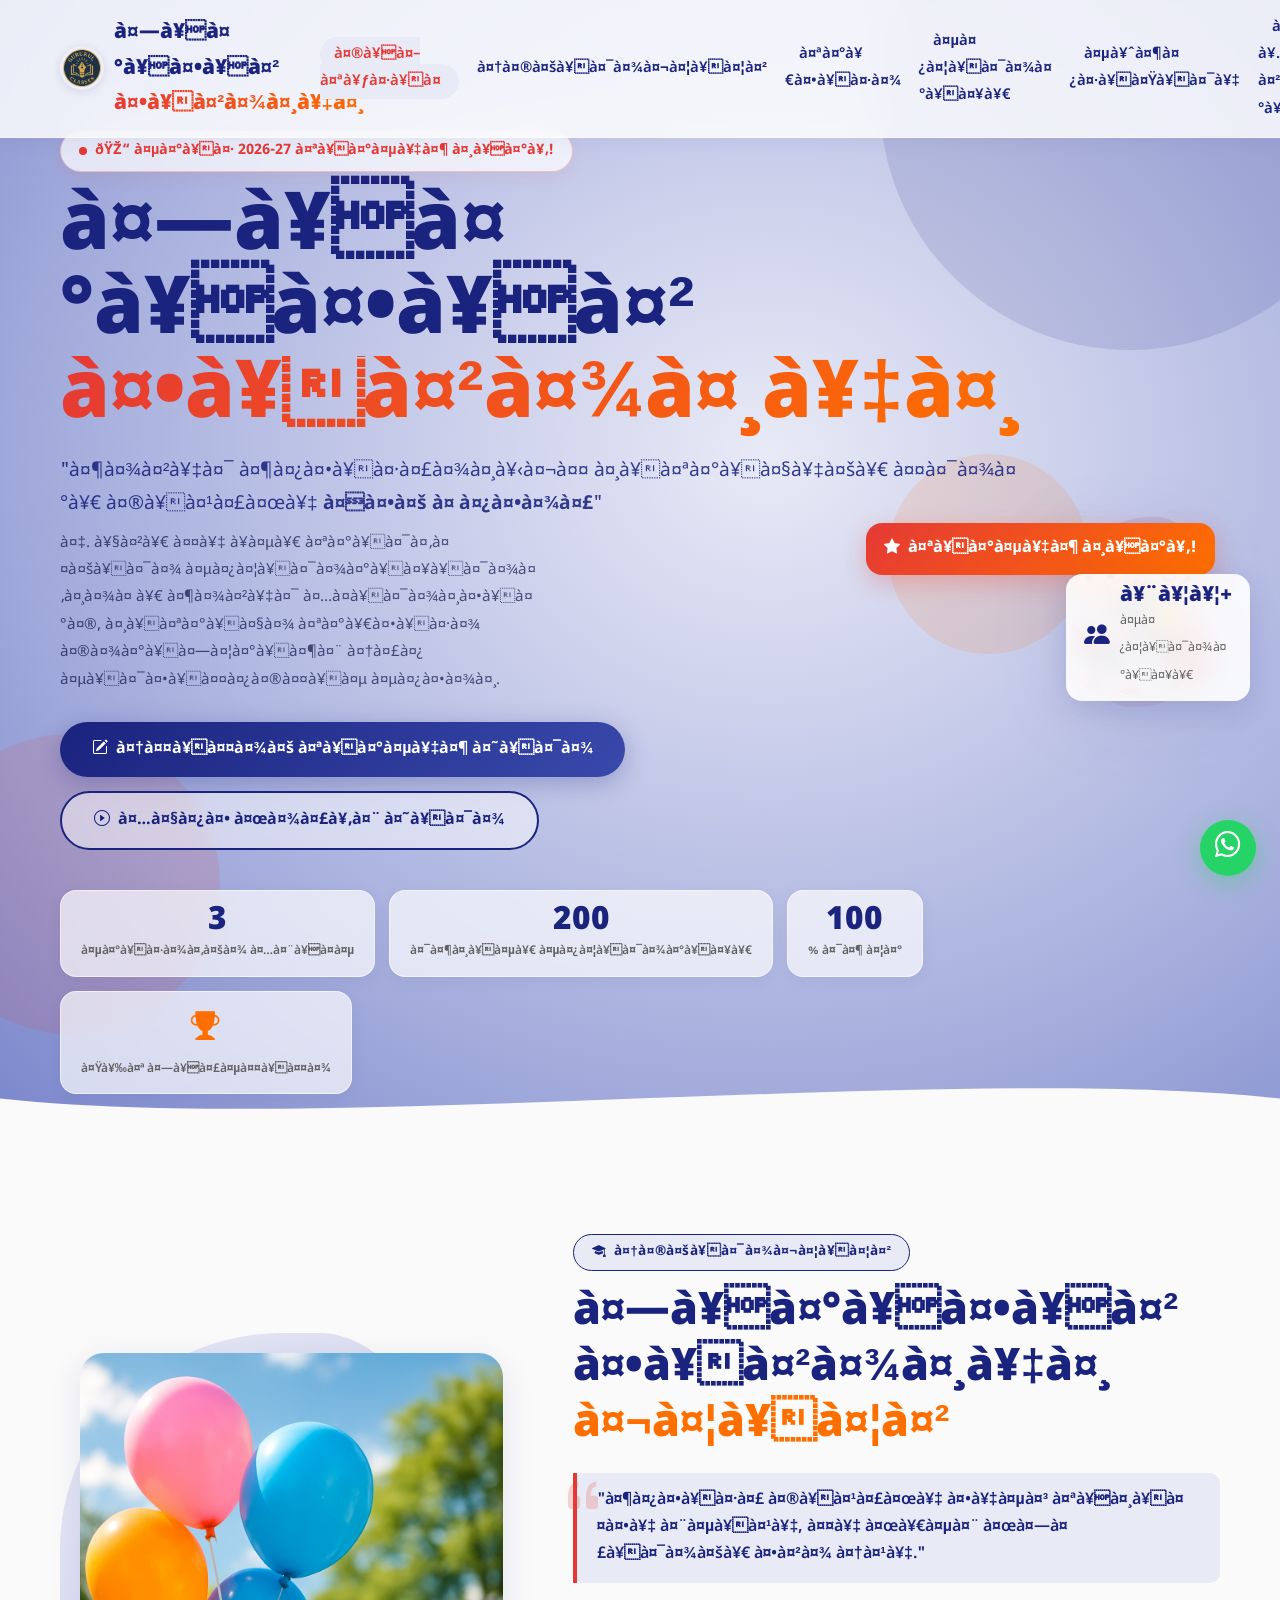
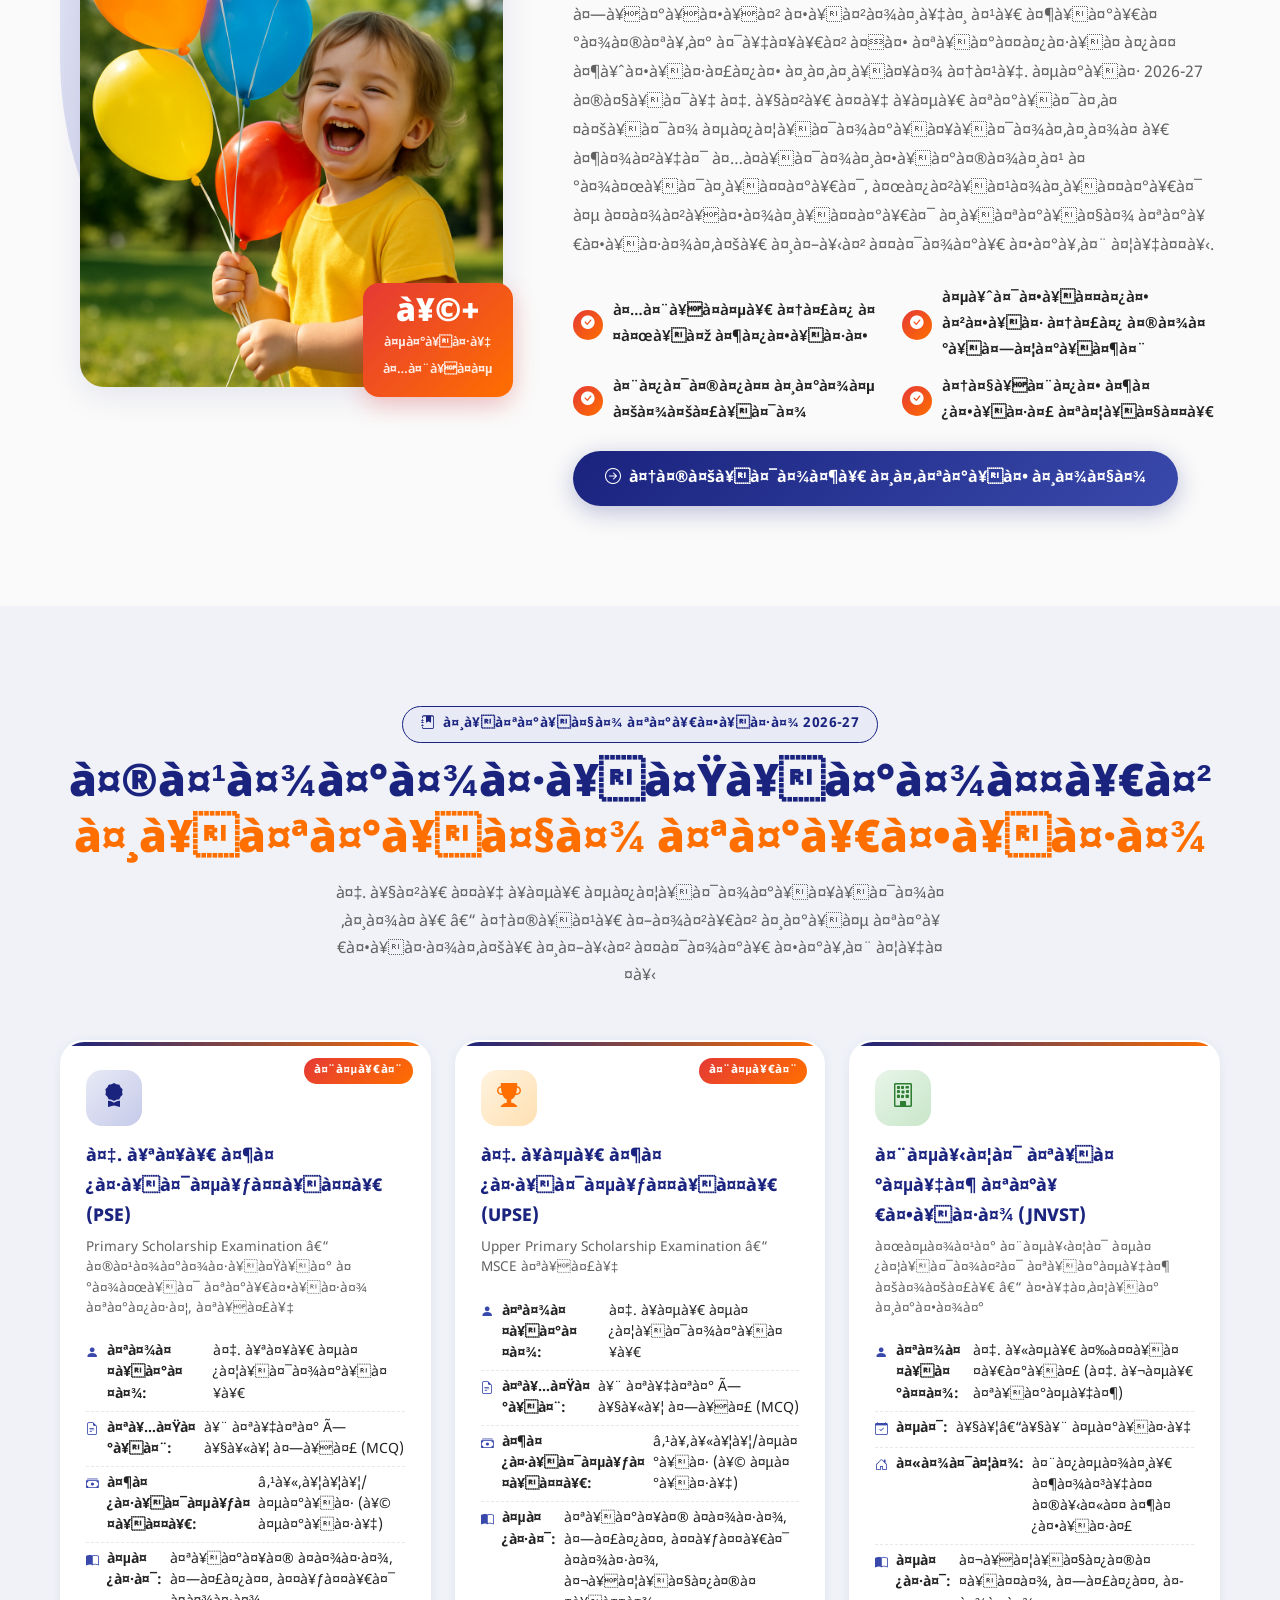
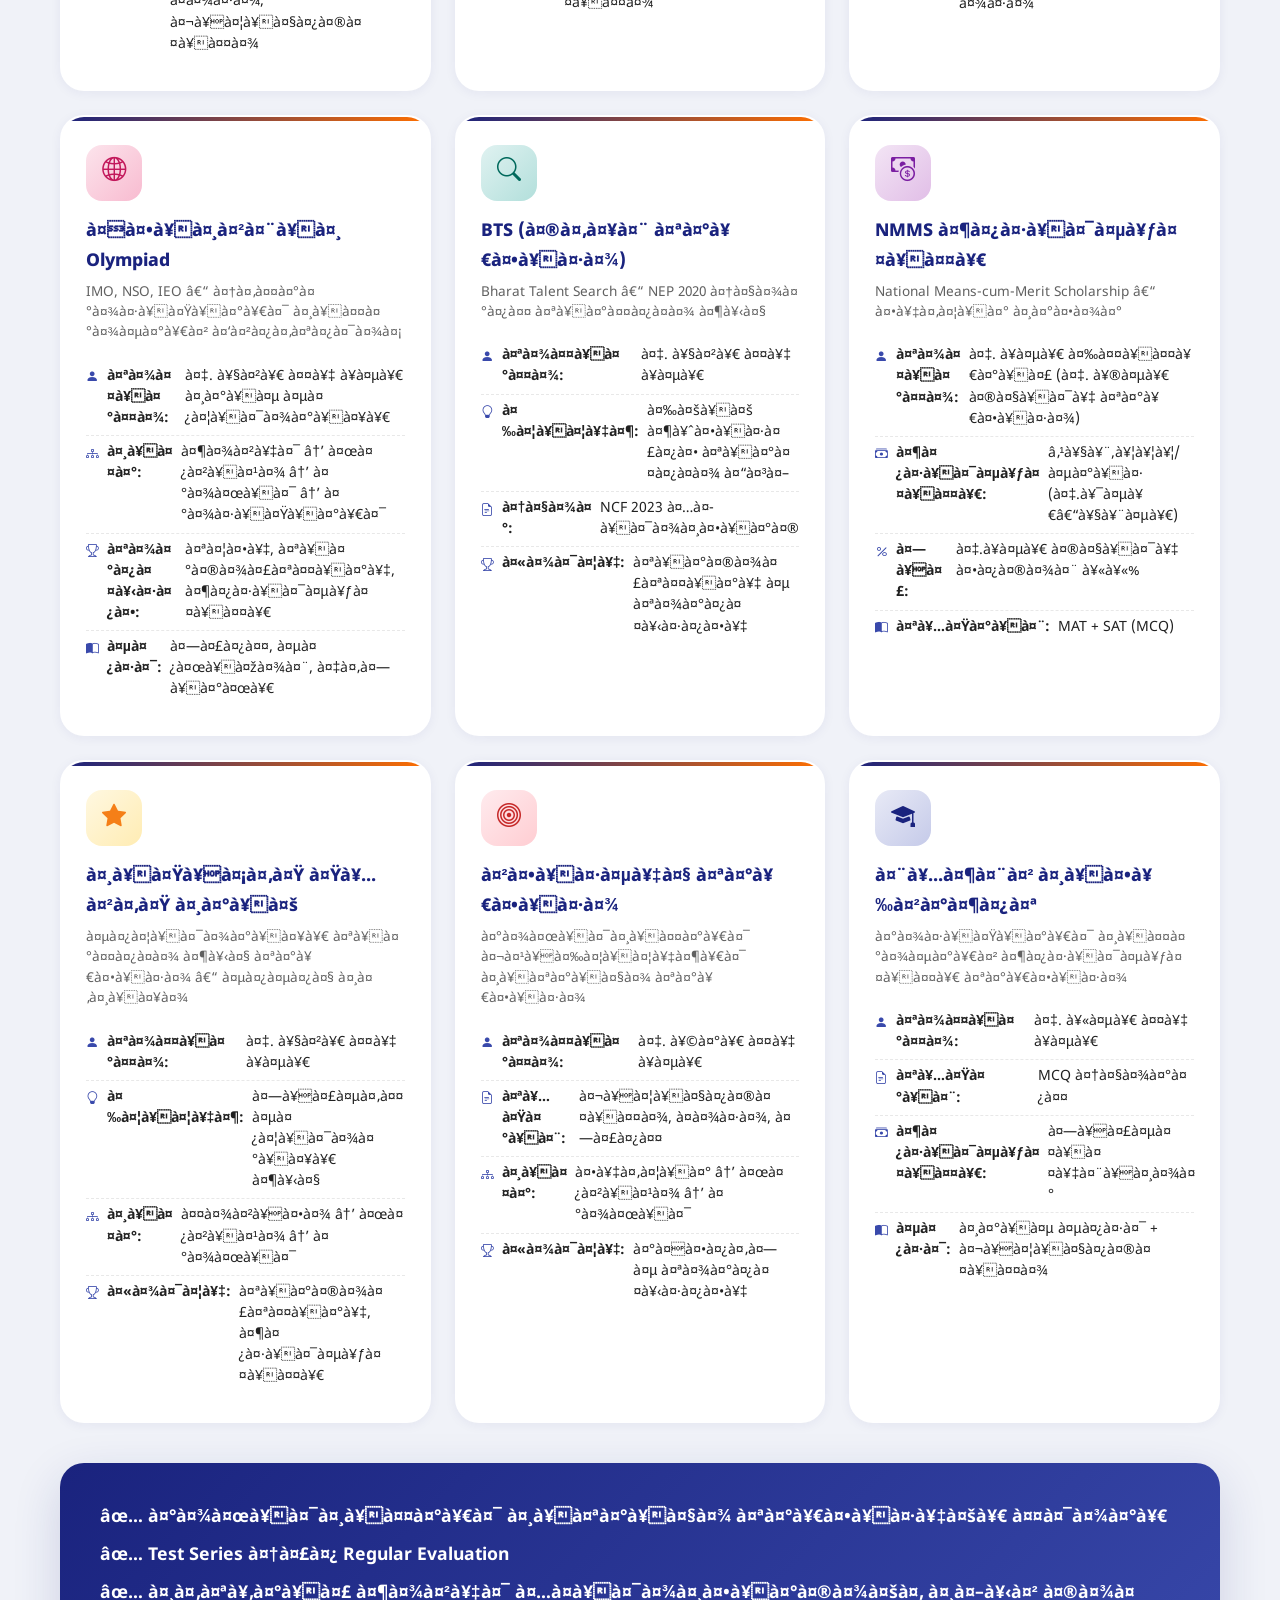
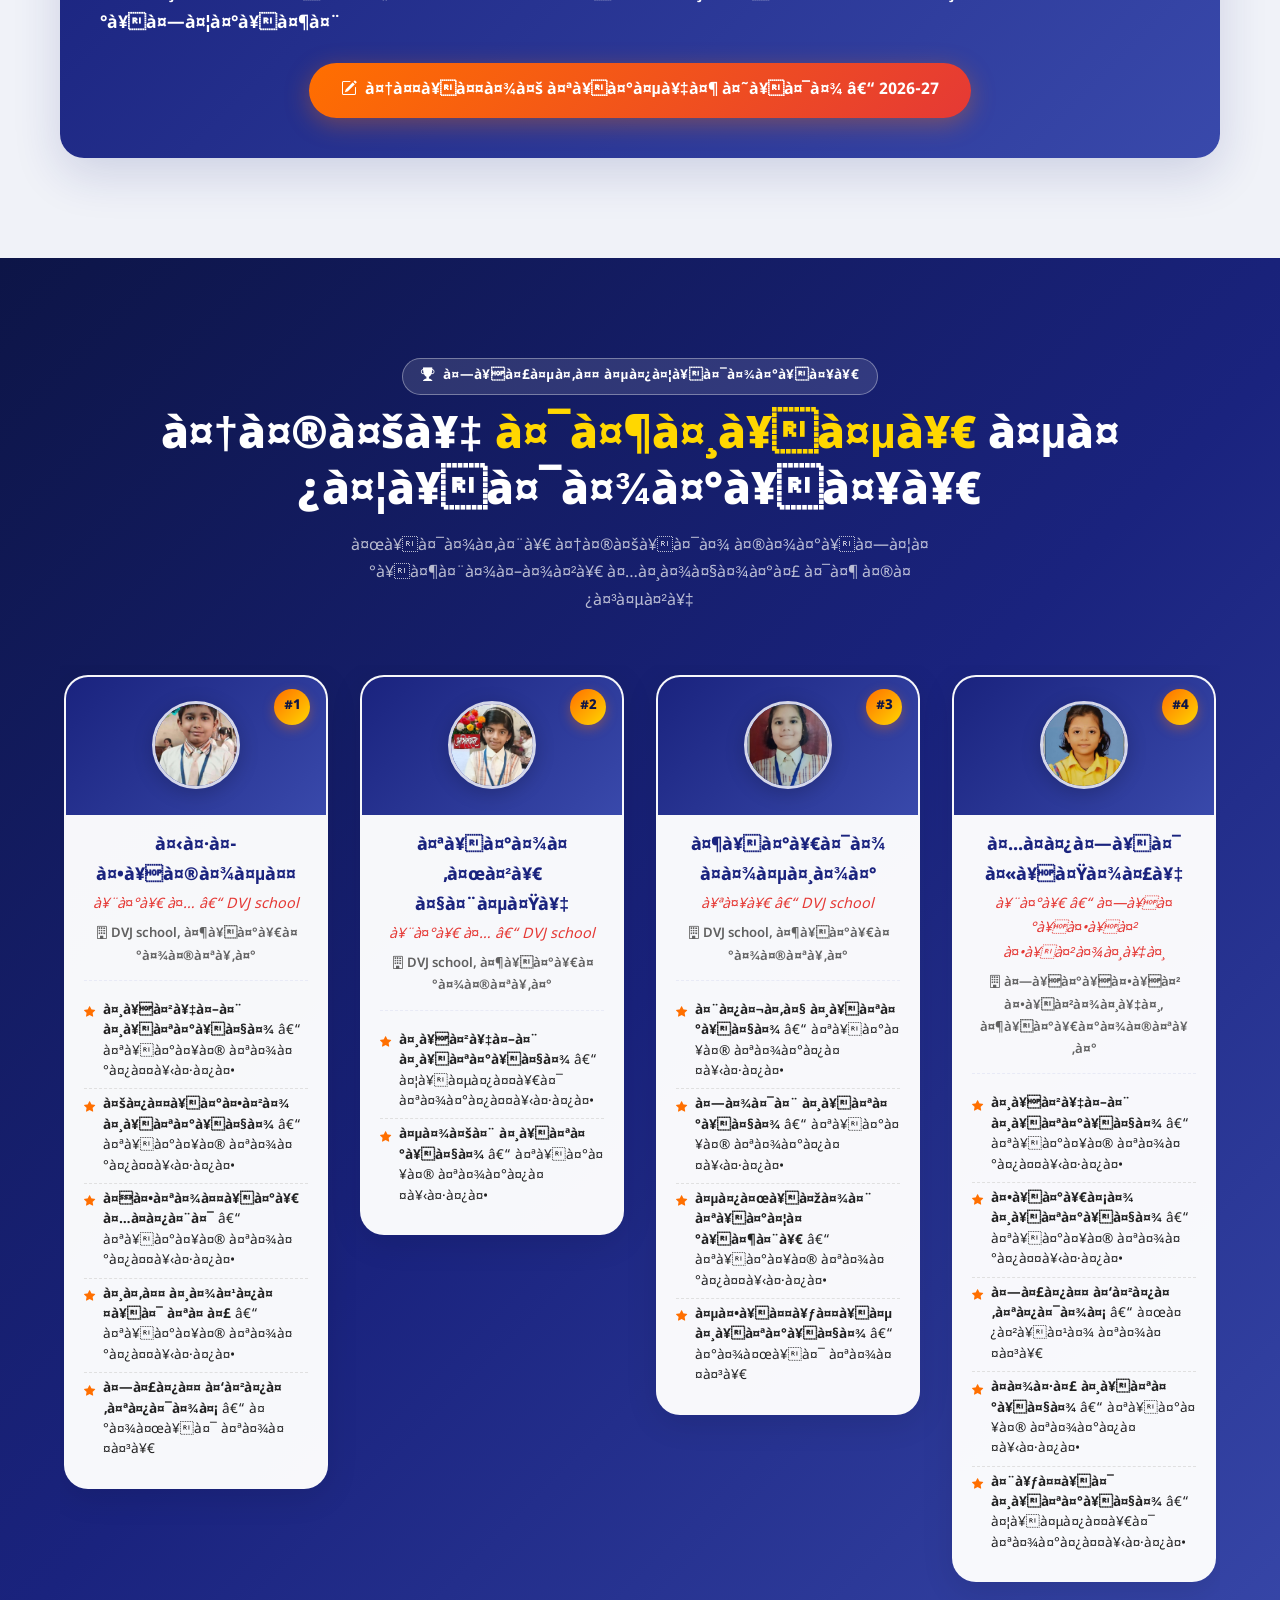
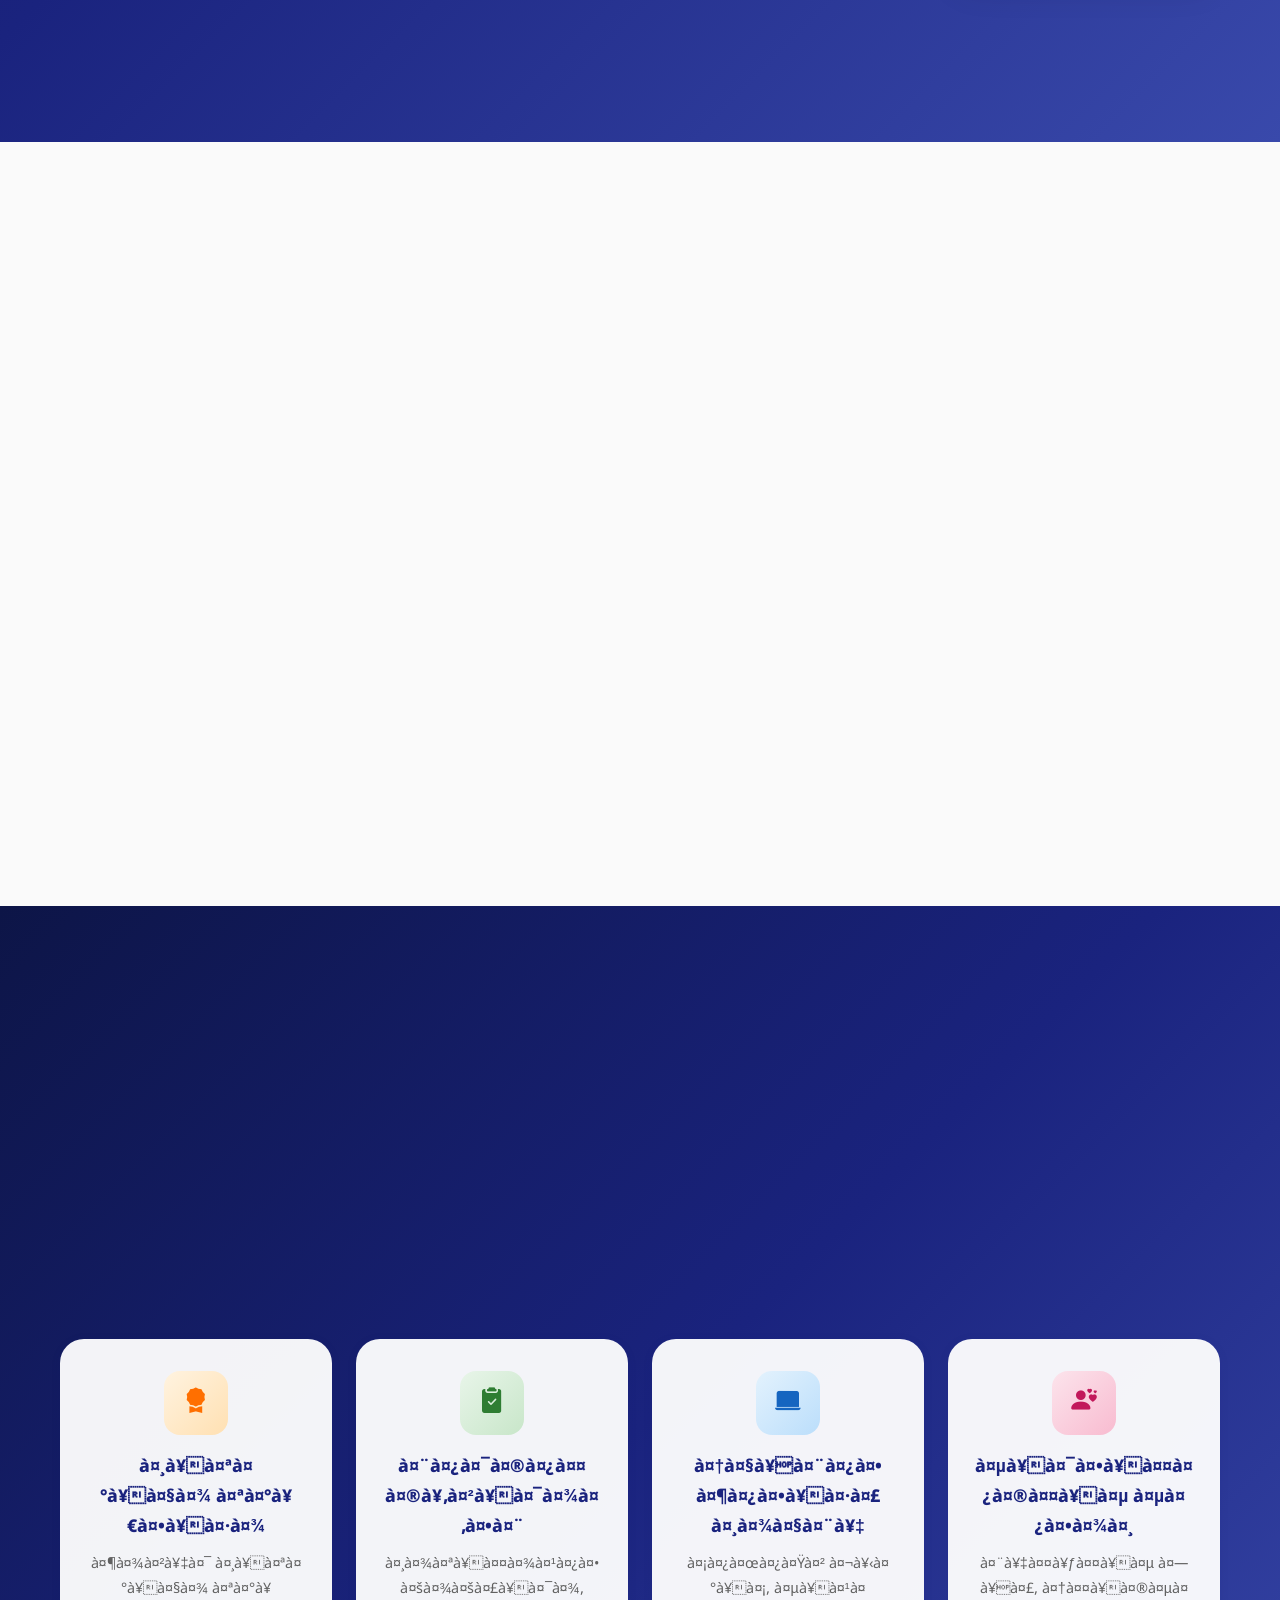
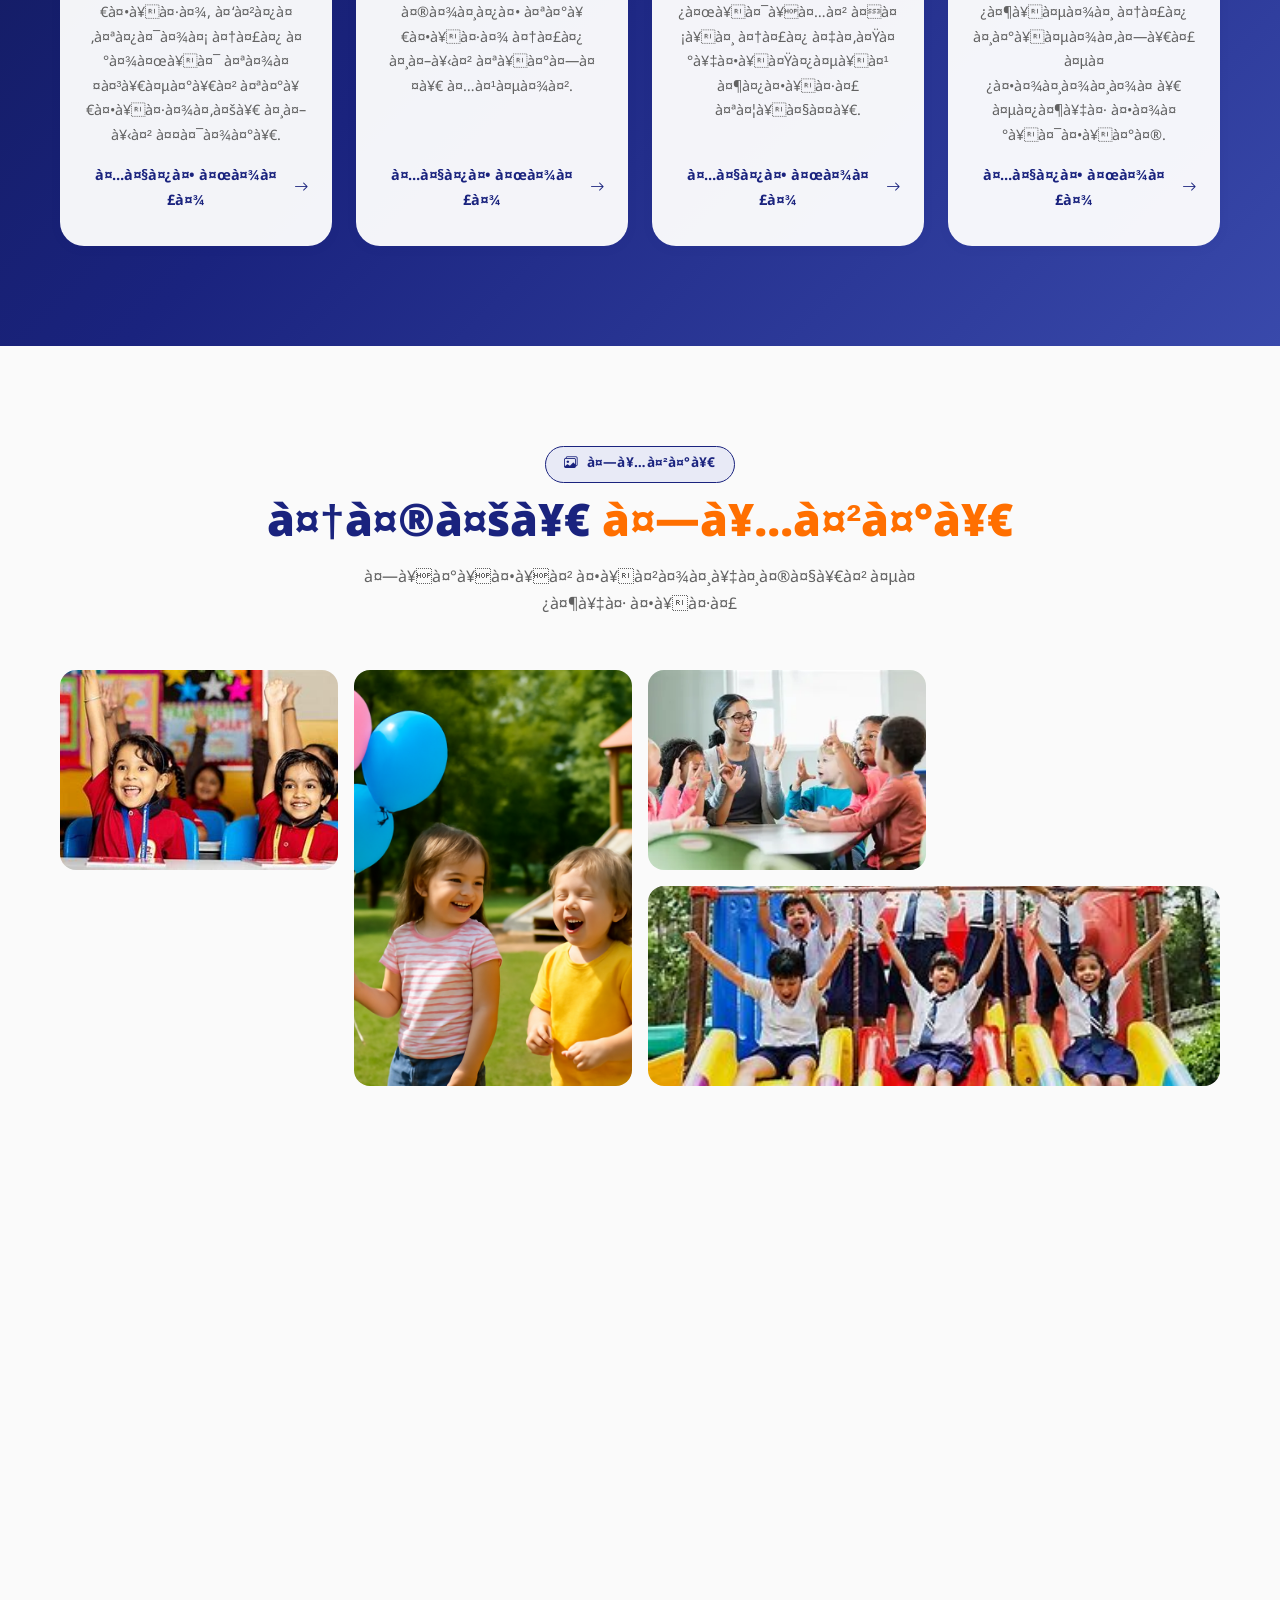
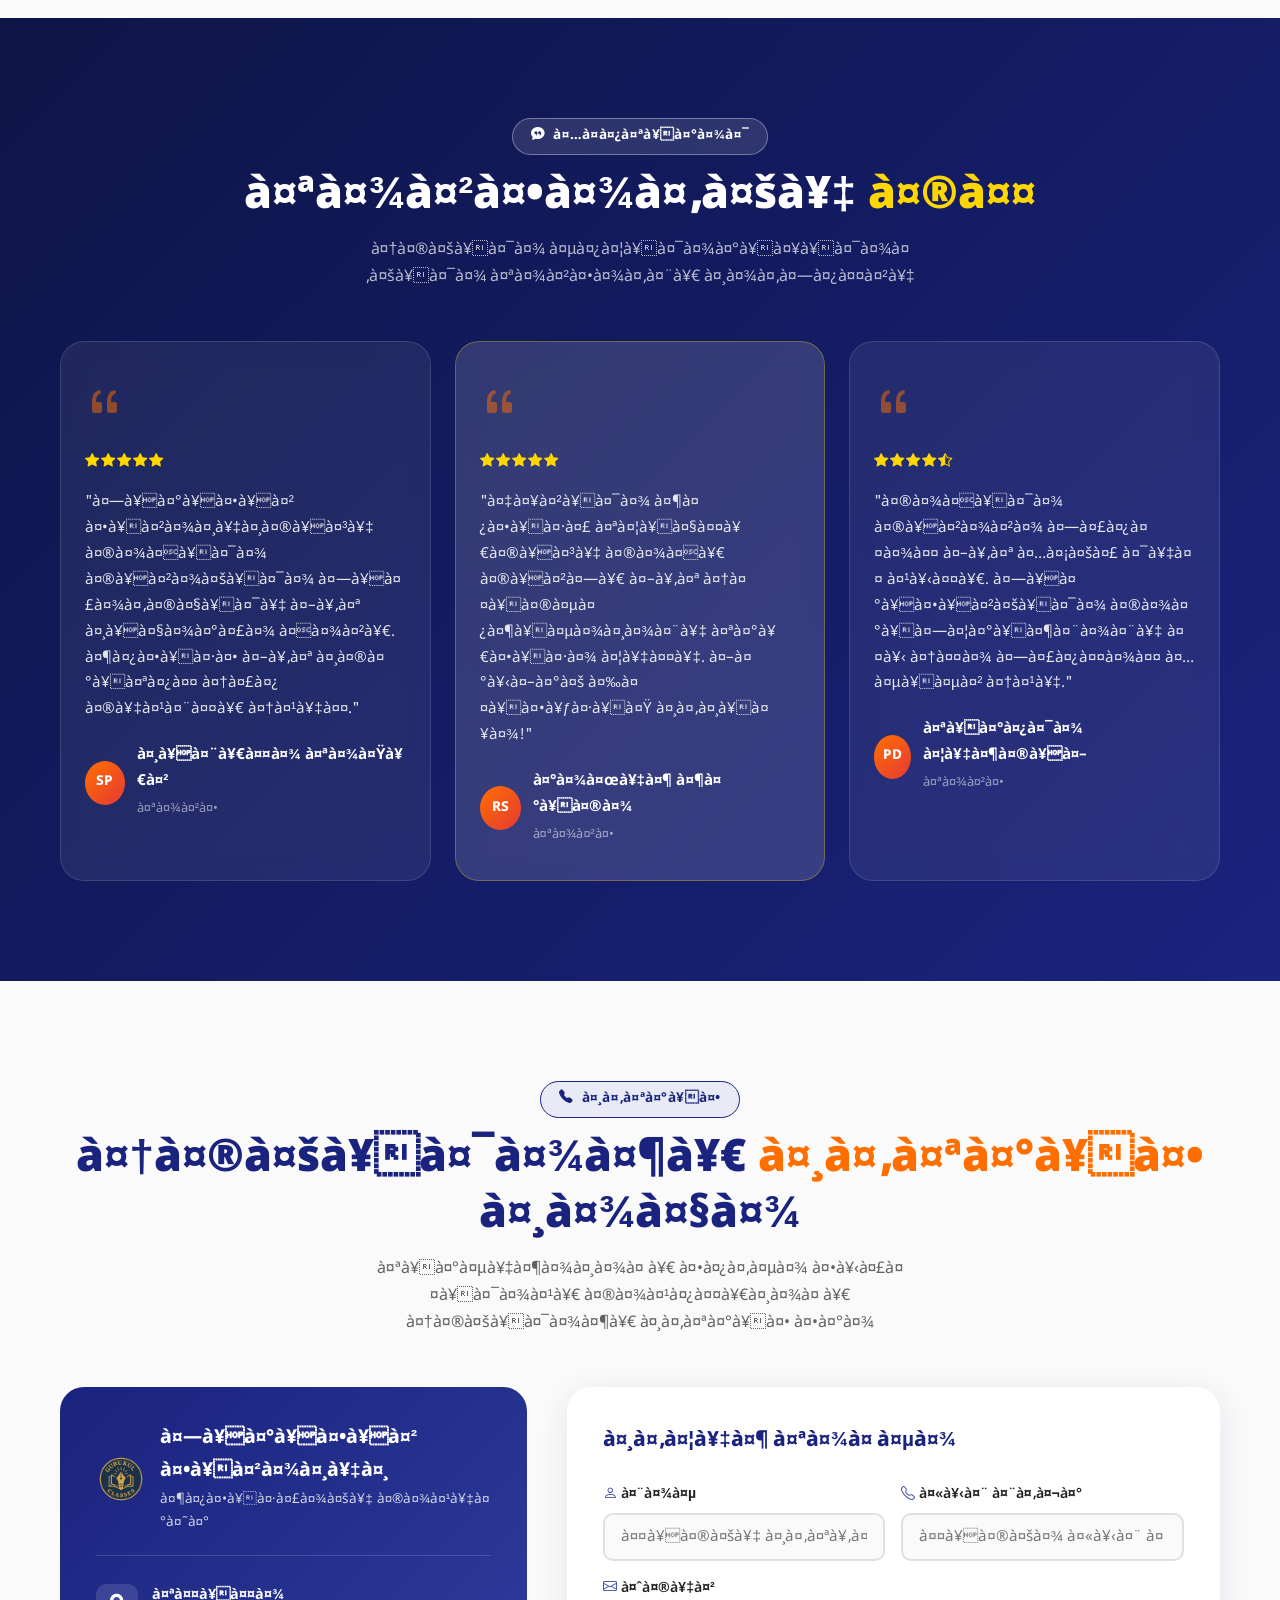
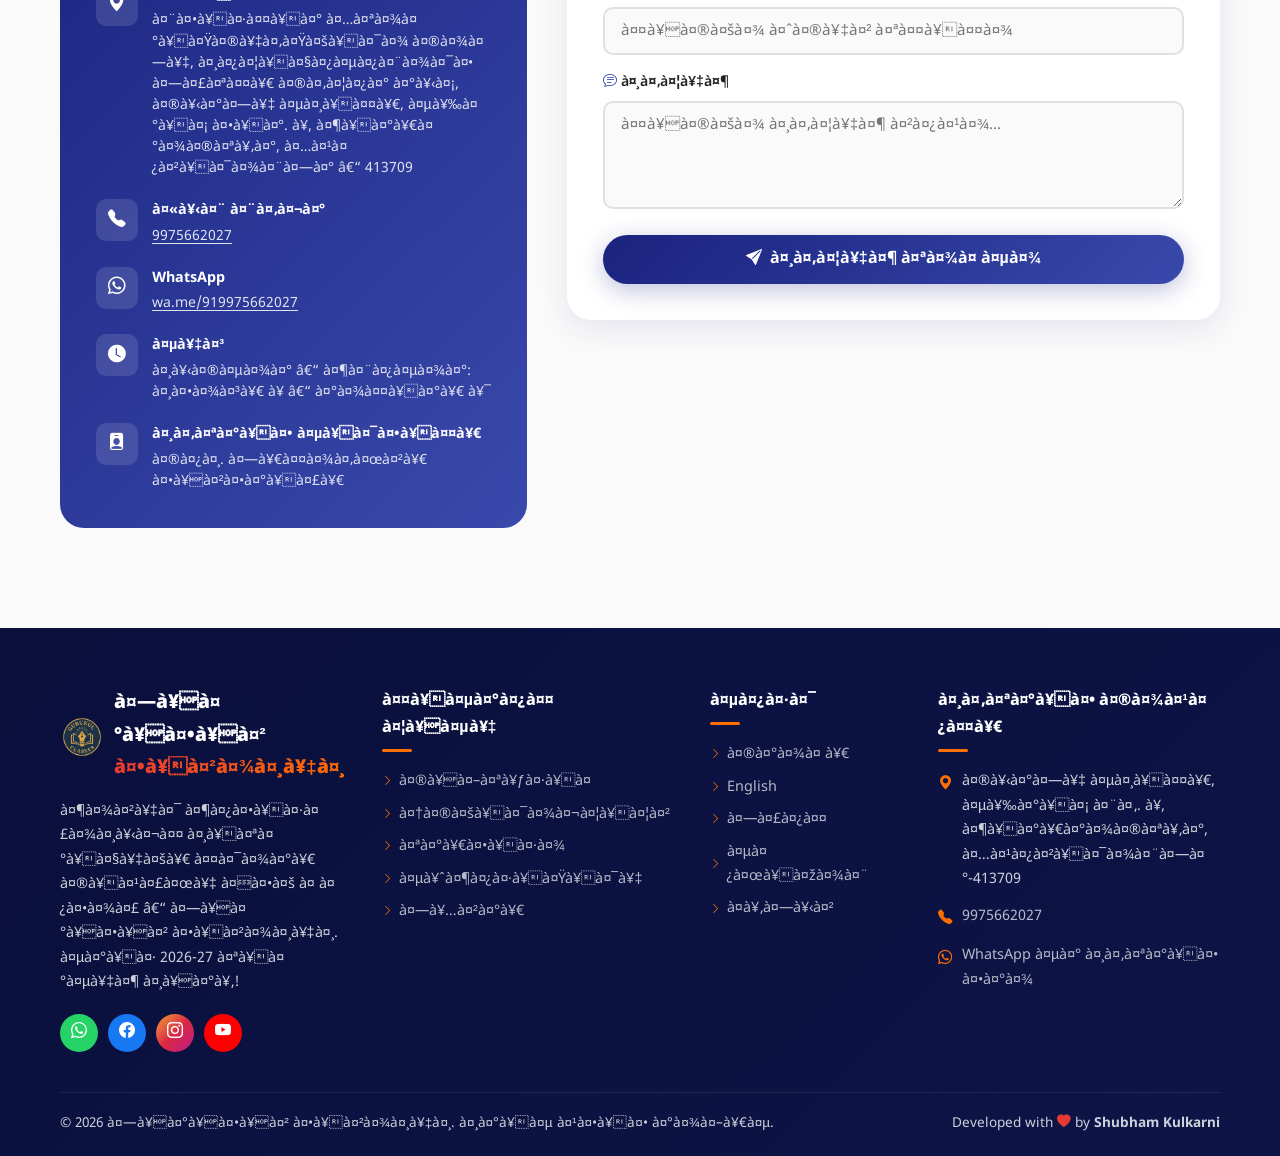
==== commit c687f506: "feat: Implement mobile navigation overlay and enhance responsive design across all breakpoints." ====
--- a/index.html
+++ b/index.html
@@ -1,51 +1,145 @@
-<!DOCTYPE html>
+﻿<!DOCTYPE html>
 <html lang="mr">
 <head>
   <meta charset="UTF-8">
   <meta name="viewport" content="width=device-width, initial-scale=1.0">
-  <title>गुरुकुल क्लासेस श्रीरामपूर – शालेय शिक्षण व स्पर्धा परीक्षा तयारी | इ.१ली ते ७वी</title>
-  <meta name="description" content="गुरुकुल क्लासेस, श्रीरामपूर – इ.१ली ते ७वी शालेय अभ्यासक्रम, शिष्यवृत्ती परीक्षा (PSE/UPSE), नवोदय, ऑलिंपियाड, BTS, NMMS तयारी. वर्ष 2026-27 प्रवेश सुरू!">
-  <meta name="keywords" content="गुरुकुल क्लासेस, श्रीरामपूर, शिष्यवृत्ती परीक्षा, PSE, UPSE, नवोदय, ऑलिंपियाड, BTS, NMMS, शालेय शिक्षण, स्पर्धा परीक्षा, अहिल्यानगर, coaching classes Shrirampur">
-  <meta name="author" content="गुरुकुल क्लासेस">
-  <meta name="robots" content="index, follow">
-  <link rel="canonical" href="https://gurukulclasses.in/">
-
-  <!-- Open Graph -->
+  <title>à¤—à¥à¤°à¥à¤•à¥à¤² à¤•à¥à¤²à¤¾à¤¸à¥‡à¤¸ à¤¶à¥à¤°à¥€à¤°à¤¾à¤®à¤ªà¥‚à¤° | Gurukul Classes Shrirampur â€“ Best Coaching for Std 1-7 | à¤¶à¤¾à¤²à¥‡à¤¯ à¤¶à¤¿à¤•à¥à¤·à¤£ à¤µ à¤¸à¥à¤ªà¤°à¥à¤§à¤¾ à¤ªà¤°à¥€à¤•à¥à¤·à¤¾ à¤¤à¤¯à¤¾à¤°à¥€ 2026-27</title>
+  
+  <!-- Primary Meta Tags -->
+  <meta name="description" content="Gurukul Classes Shrirampur â€“ Best coaching institute for Std 1 to 7. Scholarship exam preparation (PSE, UPSE), Navodaya (JNVST), Olympiad (IMO, NSO, IEO), BTS, NMMS, Lakshvedh. Academic year 2026-27 admissions open! à¤—à¥à¤°à¥à¤•à¥à¤² à¤•à¥à¤²à¤¾à¤¸à¥‡à¤¸ à¤¶à¥à¤°à¥€à¤°à¤¾à¤®à¤ªà¥‚à¤° â€“ à¤‡.à¥§à¤²à¥€ à¤¤à¥‡ à¥­à¤µà¥€ à¤¶à¤¾à¤²à¥‡à¤¯ à¤…à¤­à¥à¤¯à¤¾à¤¸à¤•à¥à¤°à¤® à¤µ à¤¸à¥à¤ªà¤°à¥à¤§à¤¾ à¤ªà¤°à¥€à¤•à¥à¤·à¤¾ à¤¤à¤¯à¤¾à¤°à¥€.">
+  <meta name="keywords" content="Gurukul Classes, Gurukul Classes Shrirampur, à¤—à¥à¤°à¥à¤•à¥à¤² à¤•à¥à¤²à¤¾à¤¸à¥‡à¤¸, à¤—à¥à¤°à¥à¤•à¥à¤² à¤•à¥à¤²à¤¾à¤¸à¥‡à¤¸ à¤¶à¥à¤°à¥€à¤°à¤¾à¤®à¤ªà¥‚à¤°, coaching classes Shrirampur, tuition classes Shrirampur, best coaching Ahmednagar, coaching classes Ahmednagar district, scholarship exam coaching, PSE exam preparation, UPSE exam preparation, Std 4 scholarship exam, Std 7 scholarship exam, à¤‡.à¥ªà¤¥à¥€ à¤¶à¤¿à¤·à¥à¤¯à¤µà¥ƒà¤¤à¥à¤¤à¥€ à¤ªà¤°à¥€à¤•à¥à¤·à¤¾, à¤‡.à¥­à¤µà¥€ à¤¶à¤¿à¤·à¥à¤¯à¤µà¥ƒà¤¤à¥à¤¤à¥€ à¤ªà¤°à¥€à¤•à¥à¤·à¤¾, à¤¶à¤¿à¤·à¥à¤¯à¤µà¥ƒà¤¤à¥à¤¤à¥€ à¤ªà¤°à¥€à¤•à¥à¤·à¤¾ à¤¤à¤¯à¤¾à¤°à¥€, MSCE Pune scholarship, Maharashtra scholarship exam 2026-27, Navodaya entrance exam, JNVST preparation, à¤¨à¤µà¥‹à¤¦à¤¯ à¤ªà¥à¤°à¤µà¥‡à¤¶ à¤ªà¤°à¥€à¤•à¥à¤·à¤¾, Olympiad coaching, IMO coaching, NSO coaching, IEO coaching, à¤‘à¤²à¤¿à¤‚à¤ªà¤¿à¤¯à¤¾à¤¡ à¤¤à¤¯à¤¾à¤°à¥€, BTS exam, Bharat Talent Search, à¤®à¤‚à¤¥à¤¨ à¤ªà¤°à¥€à¤•à¥à¤·à¤¾, NMMS scholarship, NMMS exam coaching, National Means Merit Scholarship, Lakshvedh exam, à¤²à¤•à¥à¤·à¤µà¥‡à¤§ à¤ªà¤°à¥€à¤•à¥à¤·à¤¾, Student Talent Search, à¤¸à¥à¤Ÿà¥à¤¡à¤‚à¤Ÿ à¤Ÿà¥…à¤²à¤‚à¤Ÿ à¤¸à¤°à¥à¤š, National Scholarship exam, à¤¨à¥…à¤¶à¤¨à¤² à¤¸à¥à¤•à¥‰à¤²à¤°à¤¶à¤¿à¤ª, competitive exam coaching for kids, primary school coaching, à¤¶à¤¾à¤²à¥‡à¤¯ à¤¶à¤¿à¤•à¥à¤·à¤£, à¤¸à¥à¤ªà¤°à¥à¤§à¤¾ à¤ªà¤°à¥€à¤•à¥à¤·à¤¾, à¤…à¤¹à¤¿à¤²à¥à¤¯à¤¾à¤¨à¤—à¤°, school tuition Shrirampur, Std 1 to 7 coaching, personality development for kids, best tuition classes near me, coaching classes near Shrirampur, top coaching institute Maharashtra">
+  <meta name="author" content="Gurukul Classes Shrirampur | à¤—à¥à¤°à¥à¤•à¥à¤² à¤•à¥à¤²à¤¾à¤¸à¥‡à¤¸ à¤¶à¥à¤°à¥€à¤°à¤¾à¤®à¤ªà¥‚à¤°">
+  <meta name="robots" content="index, follow, max-snippet:-1, max-image-preview:large, max-video-preview:-1">
+  <link rel="canonical" href="https://kulkarnishub377.github.io/grukul_class/">
+  <meta name="theme-color" content="#1a237e">
+  <meta name="mobile-web-app-capable" content="yes">
+  <meta name="apple-mobile-web-app-capable" content="yes">
+  <meta name="apple-mobile-web-app-status-bar-style" content="default">
+  <meta name="apple-mobile-web-app-title" content="Gurukul Classes">
+
+  <!-- Geo Targeting -->
+  <meta name="geo.region" content="IN-MH">
+  <meta name="geo.placename" content="Shrirampur, Ahmednagar, Maharashtra">
+  <meta name="geo.position" content="19.6185;74.6579">
+  <meta name="ICBM" content="19.6185, 74.6579">
+  <meta name="language" content="Marathi, English">
+
+  <!-- Open Graph / Facebook -->
   <meta property="og:type" content="website">
-  <meta property="og:title" content="गुरुकुल क्लासेस श्रीरामपूर – शालेय शिक्षण व स्पर्धा परीक्षा तयारी">
-  <meta property="og:description" content="इ.१ली ते ७वी शालेय अभ्यासक्रम, शिष्यवृत्ती (PSE/UPSE), नवोदय, ऑलिंपियाड, BTS, NMMS तयारी. वर्ष 2026-27 प्रवेश सुरू!">
+  <meta property="og:title" content="Gurukul Classes Shrirampur â€“ Best Coaching for Std 1-7 | à¤—à¥à¤°à¥à¤•à¥à¤² à¤•à¥à¤²à¤¾à¤¸à¥‡à¤¸">
+  <meta property="og:description" content="Top coaching institute in Shrirampur for Std 1 to 7. Scholarship (PSE/UPSE), Navodaya, Olympiad, BTS, NMMS exam preparation. 2026-27 admissions open! | à¤‡.à¥§à¤²à¥€ à¤¤à¥‡ à¥­à¤µà¥€ à¤¶à¤¾à¤²à¥‡à¤¯ à¤…à¤­à¥à¤¯à¤¾à¤¸à¤•à¥à¤°à¤® à¤µ à¤¸à¥à¤ªà¤°à¥à¤§à¤¾ à¤ªà¤°à¥€à¤•à¥à¤·à¤¾ à¤¤à¤¯à¤¾à¤°à¥€.">
   <meta property="og:image" content="assets/logo.png">
-  <meta property="og:url" content="https://gurukulclasses.in/">
+  <meta property="og:image:alt" content="Gurukul Classes Shrirampur Logo">
+  <meta property="og:image:width" content="512">
+  <meta property="og:image:height" content="512">
+  <meta property="og:url" content="https://kulkarnishub377.github.io/grukul_class/">
   <meta property="og:locale" content="mr_IN">
-  <meta property="og:site_name" content="गुरुकुल क्लासेस">
+  <meta property="og:locale:alternate" content="en_IN">
+  <meta property="og:site_name" content="Gurukul Classes | à¤—à¥à¤°à¥à¤•à¥à¤² à¤•à¥à¤²à¤¾à¤¸à¥‡à¤¸">
 
   <!-- Twitter Card -->
   <meta name="twitter:card" content="summary_large_image">
-  <meta name="twitter:title" content="गुरुकुल क्लासेस श्रीरामपूर – शालेय शिक्षण व स्पर्धा परीक्षा तयारी">
-  <meta name="twitter:description" content="इ.१ली ते ७वी शालेय अभ्यासक्रम व स्पर्धा परीक्षा तयारी. वर्ष 2026-27 प्रवेश सुरू!">
+  <meta name="twitter:title" content="Gurukul Classes Shrirampur â€“ Best Coaching for Std 1-7 | à¤—à¥à¤°à¥à¤•à¥à¤² à¤•à¥à¤²à¤¾à¤¸à¥‡à¤¸">
+  <meta name="twitter:description" content="Scholarship exam coaching (PSE, UPSE), Navodaya, Olympiad, BTS, NMMS for Std 1-7. 2026-27 admissions open! | à¤¶à¥à¤°à¥€à¤°à¤¾à¤®à¤ªà¥‚à¤° à¤¶à¤¾à¤²à¥‡à¤¯ à¤¶à¤¿à¤•à¥à¤·à¤£ à¤µ à¤¸à¥à¤ªà¤°à¥à¤§à¤¾ à¤ªà¤°à¥€à¤•à¥à¤·à¤¾ à¤¤à¤¯à¤¾à¤°à¥€.">
   <meta name="twitter:image" content="assets/logo.png">
-
-  <!-- Structured Data -->
+  <meta name="twitter:image:alt" content="Gurukul Classes Shrirampur">
+
+  <!-- Structured Data: EducationalOrganization -->
   <script type="application/ld+json">
   {
     "@context": "https://schema.org",
     "@type": "EducationalOrganization",
-    "name": "गुरुकुल क्लासेस",
-    "alternateName": "Gurukul Classes Shrirampur",
-    "description": "इ.१ली ते ७वी शालेय अभ्यासक्रम, शिष्यवृत्ती परीक्षा, नवोदय, ऑलिंपियाड, BTS, NMMS तयारी",
-    "url": "https://gurukulclasses.in/",
-    "logo": "assets/logo.png",
+    "name": "Gurukul Classes",
+    "alternateName": ["à¤—à¥à¤°à¥à¤•à¥à¤² à¤•à¥à¤²à¤¾à¤¸à¥‡à¤¸", "Gurukul Classes Shrirampur", "à¤—à¥à¤°à¥à¤•à¥à¤² à¤•à¥à¤²à¤¾à¤¸à¥‡à¤¸ à¤¶à¥à¤°à¥€à¤°à¤¾à¤®à¤ªà¥‚à¤°"],
+    "description": "Best coaching institute in Shrirampur for Std 1 to 7. School syllabus, scholarship exam (PSE, UPSE), Navodaya (JNVST), Olympiad, BTS, NMMS preparation and personality development.",
+    "url": "https://kulkarnishub377.github.io/grukul_class/",
+    "logo": "https://kulkarnishub377.github.io/grukul_class/assets/logo.png",
+    "image": "https://kulkarnishub377.github.io/grukul_class/assets/logo.png",
     "telephone": "+919975662027",
+    "email": "gurukulclasses@gmail.com",
+    "priceRange": "â‚¹",
     "address": {
       "@type": "PostalAddress",
-      "streetAddress": "नक्षत्र अपार्टमेंटच्या मागे, सिद्धिविनायक गणपती मंदिर रोड, मोरगे वस्ती, वॉर्ड क्र. ७",
-      "addressLocality": "श्रीरामपूर",
-      "addressRegion": "अहिल्यानगर, महाराष्ट्र",
+      "streetAddress": "Nakshatra Apartment, Siddhivinayak Ganpati Mandir Road, Morge Vasti, Ward No. 7",
+      "addressLocality": "Shrirampur",
+      "addressRegion": "Maharashtra",
       "postalCode": "413709",
       "addressCountry": "IN"
     },
+    "geo": {
+      "@type": "GeoCoordinates",
+      "latitude": 19.6185,
+      "longitude": 74.6579
+    },
     "foundingDate": "2022",
-    "areaServed": "श्रीरामपूर, अहिल्यानगर"
+    "areaServed": [
+      { "@type": "City", "name": "Shrirampur" },
+      { "@type": "AdministrativeArea", "name": "Ahmednagar District" }
+    ],
+    "hasOfferCatalog": {
+      "@type": "OfferCatalog",
+      "name": "Coaching Programs",
+      "itemListElement": [
+        { "@type": "Course", "name": "School Syllabus Coaching (Std 1-7)", "description": "Complete school curriculum coaching for standards 1 to 7 including Marathi, English, Maths, Science, History, Geography" },
+        { "@type": "Course", "name": "PSE Scholarship Exam (Std 4)", "description": "Primary Scholarship Examination preparation conducted by MSCE Pune" },
+        { "@type": "Course", "name": "UPSE Scholarship Exam (Std 7)", "description": "Upper Primary Scholarship Examination preparation conducted by MSCE Pune" },
+        { "@type": "Course", "name": "Navodaya Entrance (JNVST)", "description": "Jawahar Navodaya Vidyalaya Selection Test preparation for Std 6 admission" },
+        { "@type": "Course", "name": "Olympiad Coaching (IMO, NSO, IEO)", "description": "International Maths, Science, and English Olympiad preparation" },
+        { "@type": "Course", "name": "BTS / Manthan Exam", "description": "Bharat Talent Search exam preparation based on NEP 2020" },
+        { "@type": "Course", "name": "NMMS Scholarship", "description": "National Means-cum-Merit Scholarship exam coaching" }
+      ]
+    },
+    "aggregateRating": {
+      "@type": "AggregateRating",
+      "ratingValue": "4.9",
+      "reviewCount": "200",
+      "bestRating": "5"
+    },
+    "sameAs": [
+      "https://wa.me/919975662027"
+    ]
+  }
+  </script>
+
+  <!-- Structured Data: FAQ -->
+  <script type="application/ld+json">
+  {
+    "@context": "https://schema.org",
+    "@type": "FAQPage",
+    "mainEntity": [
+      {
+        "@type": "Question",
+        "name": "What exams does Gurukul Classes prepare students for?",
+        "acceptedAnswer": {
+          "@type": "Answer",
+          "text": "Gurukul Classes prepares students for PSE (Std 4 Scholarship), UPSE (Std 7 Scholarship), Navodaya Entrance (JNVST), Olympiads (IMO, NSO, IEO), BTS (Bharat Talent Search), NMMS, Lakshvedh, Student Talent Search, and National Scholarship exams."
+        }
+      },
+      {
+        "@type": "Question",
+        "name": "Which standards are taught at Gurukul Classes Shrirampur?",
+        "acceptedAnswer": {
+          "@type": "Answer",
+          "text": "Gurukul Classes provides coaching for students from Standard 1 to Standard 7, covering complete school syllabus along with competitive exam preparation."
+        }
+      },
+      {
+        "@type": "Question",
+        "name": "Where is Gurukul Classes located?",
+        "acceptedAnswer": {
+          "@type": "Answer",
+          "text": "Gurukul Classes is located at Nakshatra Apartment, Siddhivinayak Ganpati Mandir Road, Morge Vasti, Ward No. 7, Shrirampur, Ahmednagar District, Maharashtra â€“ 413709."
+        }
+      },
+      {
+        "@type": "Question",
+        "name": "How to contact Gurukul Classes for admission?",
+        "acceptedAnswer": {
+          "@type": "Answer",
+          "text": "Contact Mrs. Geetanjali Kulkarni at 9975662027 (Call or WhatsApp) for admission inquiries for the academic year 2026-27."
+        }
+      }
+    ]
   }
   </script>
 
@@ -75,24 +169,25 @@
   <nav class="navbar" id="mainNav">
     <div class="container nav-container">
       <a href="#home" class="nav-brand">
-        <img src="assets/logo.png" alt="गुरुकुल क्लासेस लोगो" class="nav-logo-img" width="44" height="44">
-        <span class="nav-brand-text">गुरुकुल <span class="nav-brand-accent">क्लासेस</span></span>
+        <img src="assets/logo.png" alt="à¤—à¥à¤°à¥à¤•à¥à¤² à¤•à¥à¤²à¤¾à¤¸à¥‡à¤¸ à¤²à¥‹à¤—à¥‹" class="nav-logo-img" width="44" height="44">
+        <span class="nav-brand-text">à¤—à¥à¤°à¥à¤•à¥à¤² <span class="nav-brand-accent">à¤•à¥à¤²à¤¾à¤¸à¥‡à¤¸</span></span>
       </a>
-      <button class="nav-toggle" id="navToggle" aria-label="मेनू उघडा">
+      <button class="nav-toggle" id="navToggle" aria-label="à¤®à¥‡à¤¨à¥‚ à¤‰à¤˜à¤¡à¤¾">
         <span></span><span></span><span></span>
       </button>
       <ul class="nav-menu" id="navMenu">
-        <li><a href="#home" class="nav-link active">मुखपृष्ठ</a></li>
-        <li><a href="#about" class="nav-link">आमच्याबद्दल</a></li>
-        <li><a href="#exams" class="nav-link">परीक्षा</a></li>
-        <li><a href="#students" class="nav-link">विद्यार्थी</a></li>
-        <li><a href="#features" class="nav-link">वैशिष्ट्ये</a></li>
-        <li><a href="#gallery" class="nav-link">गॅलरी</a></li>
-        <li><a href="#contact" class="nav-link">संपर्क</a></li>
-        <li><a href="#contact" class="nav-link nav-cta">प्रवेश घ्या</a></li>
+        <li><a href="#home" class="nav-link active">à¤®à¥à¤–à¤ªà¥ƒà¤·à¥à¤ </a></li>
+        <li><a href="#about" class="nav-link">à¤†à¤®à¤šà¥à¤¯à¤¾à¤¬à¤¦à¥à¤¦à¤²</a></li>
+        <li><a href="#exams" class="nav-link">à¤ªà¤°à¥€à¤•à¥à¤·à¤¾</a></li>
+        <li><a href="#students" class="nav-link">à¤µà¤¿à¤¦à¥à¤¯à¤¾à¤°à¥à¤¥à¥€</a></li>
+        <li><a href="#features" class="nav-link">à¤µà¥ˆà¤¶à¤¿à¤·à¥à¤Ÿà¥à¤¯à¥‡</a></li>
+        <li><a href="#gallery" class="nav-link">à¤—à¥…à¤²à¤°à¥€</a></li>
+        <li><a href="#contact" class="nav-link">à¤¸à¤‚à¤ªà¤°à¥à¤•</a></li>
+        <li><a href="#contact" class="nav-link nav-cta">à¤ªà¥à¤°à¤µà¥‡à¤¶ à¤˜à¥à¤¯à¤¾</a></li>
       </ul>
     </div>
   </nav>
+  <div class="nav-overlay" id="navOverlay"></div>
 
   <!-- ===== HERO ===== -->
   <section class="hero" id="home">
@@ -105,50 +200,50 @@
       <div class="hero-content" data-reveal="left">
         <div class="hero-badge">
           <span class="badge-pulse"></span>
-          <span>🎓 वर्ष 2026-27 प्रवेश सुरू!</span>
+          <span>ðŸŽ“ à¤µà¤°à¥à¤· 2026-27 à¤ªà¥à¤°à¤µà¥‡à¤¶ à¤¸à¥à¤°à¥‚!</span>
         </div>
         <h1 class="hero-title">
-          <span class="hero-title-line1">गुरुकुल</span>
-          <span class="hero-title-line2">क्लासेस</span>
+          <span class="hero-title-line1">à¤—à¥à¤°à¥à¤•à¥à¤²</span>
+          <span class="hero-title-line2">à¤•à¥à¤²à¤¾à¤¸à¥‡à¤¸</span>
         </h1>
-        <p class="hero-subtitle">"शालेय शिक्षणासोबत स्पर्धेची तयारी म्हणजे <strong>एकच ठिकाण</strong>"</p>
-        <p class="hero-desc">इ. १ली ते ७वी पर्यंतच्या विद्यार्थ्यांसाठी शालेय अभ्यासक्रम, स्पर्धा परीक्षा मार्गदर्शन आणि व्यक्तिमत्व विकास.</p>
+        <p class="hero-subtitle">"à¤¶à¤¾à¤²à¥‡à¤¯ à¤¶à¤¿à¤•à¥à¤·à¤£à¤¾à¤¸à¥‹à¤¬à¤¤ à¤¸à¥à¤ªà¤°à¥à¤§à¥‡à¤šà¥€ à¤¤à¤¯à¤¾à¤°à¥€ à¤®à¥à¤¹à¤£à¤œà¥‡ <strong>à¤à¤•à¤š à¤ à¤¿à¤•à¤¾à¤£</strong>"</p>
+        <p class="hero-desc">à¤‡. à¥§à¤²à¥€ à¤¤à¥‡ à¥­à¤µà¥€ à¤ªà¤°à¥à¤¯à¤‚à¤¤à¤šà¥à¤¯à¤¾ à¤µà¤¿à¤¦à¥à¤¯à¤¾à¤°à¥à¤¥à¥à¤¯à¤¾à¤‚à¤¸à¤¾à¤ à¥€ à¤¶à¤¾à¤²à¥‡à¤¯ à¤…à¤­à¥à¤¯à¤¾à¤¸à¤•à¥à¤°à¤®, à¤¸à¥à¤ªà¤°à¥à¤§à¤¾ à¤ªà¤°à¥€à¤•à¥à¤·à¤¾ à¤®à¤¾à¤°à¥à¤—à¤¦à¤°à¥à¤¶à¤¨ à¤†à¤£à¤¿ à¤µà¥à¤¯à¤•à¥à¤¤à¤¿à¤®à¤¤à¥à¤µ à¤µà¤¿à¤•à¤¾à¤¸.</p>
         <div class="hero-btns">
-          <a href="#contact" class="btn btn-primary"><i class="bi bi-pencil-square"></i> आत्ताच प्रवेश घ्या</a>
-          <a href="#about" class="btn btn-outline"><i class="bi bi-play-circle"></i> अधिक जाणून घ्या</a>
+          <a href="#contact" class="btn btn-primary"><i class="bi bi-pencil-square"></i> à¤†à¤¤à¥à¤¤à¤¾à¤š à¤ªà¥à¤°à¤µà¥‡à¤¶ à¤˜à¥à¤¯à¤¾</a>
+          <a href="#about" class="btn btn-outline"><i class="bi bi-play-circle"></i> à¤…à¤§à¤¿à¤• à¤œà¤¾à¤£à¥‚à¤¨ à¤˜à¥à¤¯à¤¾</a>
         </div>
         <div class="hero-stats">
           <div class="hero-stat" data-reveal="up">
             <h3 class="counter" data-target="3">0</h3>
-            <p>वर्षांचा अनुभव</p>
+            <p>à¤µà¤°à¥à¤·à¤¾à¤‚à¤šà¤¾ à¤…à¤¨à¥à¤­à¤µ</p>
           </div>
           <div class="hero-stat" data-reveal="up">
             <h3 class="counter" data-target="200">0</h3>
-            <p>यशस्वी विद्यार्थी</p>
+            <p>à¤¯à¤¶à¤¸à¥à¤µà¥€ à¤µà¤¿à¤¦à¥à¤¯à¤¾à¤°à¥à¤¥à¥€</p>
           </div>
           <div class="hero-stat" data-reveal="up">
             <h3 class="counter" data-target="100">0</h3>
-            <p>% यश दर</p>
+            <p>% à¤¯à¤¶ à¤¦à¤°</p>
           </div>
           <div class="hero-stat" data-reveal="up">
             <i class="bi bi-trophy-fill hero-stat-icon"></i>
-            <p>टॉप गुणवत्ता</p>
+            <p>à¤Ÿà¥‰à¤ª à¤—à¥à¤£à¤µà¤¤à¥à¤¤à¤¾</p>
           </div>
         </div>
       </div>
       <div class="hero-visual" data-reveal="right">
         <div class="hero-img-wrapper">
           <div class="hero-blob"></div>
-          <img src="assets/02-0436295-65bd788ce1cfb.png" alt="गुरुकुल क्लासेस विद्यार्थी" class="hero-img" width="500" height="500">
+          <img src="assets/02-0436295-65bd788ce1cfb.png" alt="à¤—à¥à¤°à¥à¤•à¥à¤² à¤•à¥à¤²à¤¾à¤¸à¥‡à¤¸ à¤µà¤¿à¤¦à¥à¤¯à¤¾à¤°à¥à¤¥à¥€" class="hero-img" width="500" height="500">
           <div class="hero-float-badge">
             <i class="bi bi-star-fill"></i>
-            <span>प्रवेश सुरू!</span>
+            <span>à¤ªà¥à¤°à¤µà¥‡à¤¶ à¤¸à¥à¤°à¥‚!</span>
           </div>
           <div class="hero-float-card">
             <i class="bi bi-people-fill"></i>
             <div>
-              <strong>२००+</strong>
-              <small>विद्यार्थी</small>
+              <strong>à¥¨à¥¦à¥¦+</strong>
+              <small>à¤µà¤¿à¤¦à¥à¤¯à¤¾à¤°à¥à¤¥à¥€</small>
             </div>
           </div>
         </div>
@@ -166,28 +261,28 @@
         <div class="about-img-col" data-reveal="left">
           <div class="about-img-wrap">
             <div class="about-shape"></div>
-            <img src="assets/about_us.png" alt="गुरुकुल क्लासेस बद्दल" class="about-img" width="500" height="400">
+            <img src="assets/about_us.png" alt="à¤—à¥à¤°à¥à¤•à¥à¤² à¤•à¥à¤²à¤¾à¤¸à¥‡à¤¸ à¤¬à¤¦à¥à¤¦à¤²" class="about-img" width="500" height="400">
             <div class="about-exp">
-              <span class="about-exp-num">३+</span>
-              <span class="about-exp-text">वर्षे<br>अनुभव</span>
+              <span class="about-exp-num">à¥©+</span>
+              <span class="about-exp-text">à¤µà¤°à¥à¤·à¥‡<br>à¤…à¤¨à¥à¤­à¤µ</span>
             </div>
           </div>
         </div>
         <div class="about-content" data-reveal="right">
-          <div class="section-label"><i class="bi bi-mortarboard-fill"></i> आमच्याबद्दल</div>
-          <h2 class="section-heading">गुरुकुल क्लासेस <span class="accent">बद्दल</span></h2>
+          <div class="section-label"><i class="bi bi-mortarboard-fill"></i> à¤†à¤®à¤šà¥à¤¯à¤¾à¤¬à¤¦à¥à¤¦à¤²</div>
+          <h2 class="section-heading">à¤—à¥à¤°à¥à¤•à¥à¤² à¤•à¥à¤²à¤¾à¤¸à¥‡à¤¸ <span class="accent">à¤¬à¤¦à¥à¤¦à¤²</span></h2>
           <blockquote class="about-quote">
             <i class="bi bi-quote"></i>
-            <p>"शिक्षण म्हणजे केवळ पुस्तके नव्हे, ते जीवन जगण्याची कला आहे."</p>
+            <p>"à¤¶à¤¿à¤•à¥à¤·à¤£ à¤®à¥à¤¹à¤£à¤œà¥‡ à¤•à¥‡à¤µà¤³ à¤ªà¥à¤¸à¥à¤¤à¤•à¥‡ à¤¨à¤µà¥à¤¹à¥‡, à¤¤à¥‡ à¤œà¥€à¤µà¤¨ à¤œà¤—à¤£à¥à¤¯à¤¾à¤šà¥€ à¤•à¤²à¤¾ à¤†à¤¹à¥‡."</p>
           </blockquote>
-          <p class="about-text">गुरुकुल क्लासेस ही श्रीरामपूर येथील एक प्रतिष्ठित शैक्षणिक संस्था आहे. वर्ष 2026-27 मध्ये इ. १ली ते ७वी पर्यंतच्या विद्यार्थ्यांसाठी शालेय अभ्यासक्रमासह राज्यस्तरीय, जिल्हास्तरीय व तालुकास्तरीय स्पर्धा परीक्षांची सखोल तयारी करून देतो.</p>
+          <p class="about-text">à¤—à¥à¤°à¥à¤•à¥à¤² à¤•à¥à¤²à¤¾à¤¸à¥‡à¤¸ à¤¹à¥€ à¤¶à¥à¤°à¥€à¤°à¤¾à¤®à¤ªà¥‚à¤° à¤¯à¥‡à¤¥à¥€à¤² à¤à¤• à¤ªà¥à¤°à¤¤à¤¿à¤·à¥à¤ à¤¿à¤¤ à¤¶à¥ˆà¤•à¥à¤·à¤£à¤¿à¤• à¤¸à¤‚à¤¸à¥à¤¥à¤¾ à¤†à¤¹à¥‡. à¤µà¤°à¥à¤· 2026-27 à¤®à¤§à¥à¤¯à¥‡ à¤‡. à¥§à¤²à¥€ à¤¤à¥‡ à¥­à¤µà¥€ à¤ªà¤°à¥à¤¯à¤‚à¤¤à¤šà¥à¤¯à¤¾ à¤µà¤¿à¤¦à¥à¤¯à¤¾à¤°à¥à¤¥à¥à¤¯à¤¾à¤‚à¤¸à¤¾à¤ à¥€ à¤¶à¤¾à¤²à¥‡à¤¯ à¤…à¤­à¥à¤¯à¤¾à¤¸à¤•à¥à¤°à¤®à¤¾à¤¸à¤¹ à¤°à¤¾à¤œà¥à¤¯à¤¸à¥à¤¤à¤°à¥€à¤¯, à¤œà¤¿à¤²à¥à¤¹à¤¾à¤¸à¥à¤¤à¤°à¥€à¤¯ à¤µ à¤¤à¤¾à¤²à¥à¤•à¤¾à¤¸à¥à¤¤à¤°à¥€à¤¯ à¤¸à¥à¤ªà¤°à¥à¤§à¤¾ à¤ªà¤°à¥€à¤•à¥à¤·à¤¾à¤‚à¤šà¥€ à¤¸à¤–à¥‹à¤² à¤¤à¤¯à¤¾à¤°à¥€ à¤•à¤°à¥‚à¤¨ à¤¦à¥‡à¤¤à¥‹.</p>
           <div class="about-checks">
-            <div class="about-check"><div class="check-icon"><i class="bi bi-check-circle-fill"></i></div><span>अनुभवी आणि तज्ञ शिक्षक</span></div>
-            <div class="about-check"><div class="check-icon"><i class="bi bi-check-circle-fill"></i></div><span>वैयक्तिक लक्ष आणि मार्गदर्शन</span></div>
-            <div class="about-check"><div class="check-icon"><i class="bi bi-check-circle-fill"></i></div><span>नियमित सराव चाचण्या</span></div>
-            <div class="about-check"><div class="check-icon"><i class="bi bi-check-circle-fill"></i></div><span>आधुनिक शिक्षण पद्धती</span></div>
-          </div>
-          <a href="#contact" class="btn btn-primary"><i class="bi bi-arrow-right-circle"></i> आमच्याशी संपर्क साधा</a>
+            <div class="about-check"><div class="check-icon"><i class="bi bi-check-circle-fill"></i></div><span>à¤…à¤¨à¥à¤­à¤µà¥€ à¤†à¤£à¤¿ à¤¤à¤œà¥à¤ž à¤¶à¤¿à¤•à¥à¤·à¤•</span></div>
+            <div class="about-check"><div class="check-icon"><i class="bi bi-check-circle-fill"></i></div><span>à¤µà¥ˆà¤¯à¤•à¥à¤¤à¤¿à¤• à¤²à¤•à¥à¤· à¤†à¤£à¤¿ à¤®à¤¾à¤°à¥à¤—à¤¦à¤°à¥à¤¶à¤¨</span></div>
+            <div class="about-check"><div class="check-icon"><i class="bi bi-check-circle-fill"></i></div><span>à¤¨à¤¿à¤¯à¤®à¤¿à¤¤ à¤¸à¤°à¤¾à¤µ à¤šà¤¾à¤šà¤£à¥à¤¯à¤¾</span></div>
+            <div class="about-check"><div class="check-icon"><i class="bi bi-check-circle-fill"></i></div><span>à¤†à¤§à¥à¤¨à¤¿à¤• à¤¶à¤¿à¤•à¥à¤·à¤£ à¤ªà¤¦à¥à¤§à¤¤à¥€</span></div>
+          </div>
+          <a href="#contact" class="btn btn-primary"><i class="bi bi-arrow-right-circle"></i> à¤†à¤®à¤šà¥à¤¯à¤¾à¤¶à¥€ à¤¸à¤‚à¤ªà¤°à¥à¤• à¤¸à¤¾à¤§à¤¾</a>
         </div>
       </div>
     </div>
@@ -197,128 +292,128 @@
   <section class="section exams-section" id="exams">
     <div class="container">
       <div class="section-header" data-reveal="up">
-        <div class="section-label center"><i class="bi bi-journal-bookmark-fill"></i> स्पर्धा परीक्षा 2026-27</div>
-        <h2 class="section-heading center">महाराष्ट्रातील <span class="accent">स्पर्धा परीक्षा</span></h2>
-        <p class="section-desc center">इ. १ली ते ७वी विद्यार्थ्यांसाठी – आम्ही खालील सर्व परीक्षांची सखोल तयारी करून देतो</p>
+        <div class="section-label center"><i class="bi bi-journal-bookmark-fill"></i> à¤¸à¥à¤ªà¤°à¥à¤§à¤¾ à¤ªà¤°à¥€à¤•à¥à¤·à¤¾ 2026-27</div>
+        <h2 class="section-heading center">à¤®à¤¹à¤¾à¤°à¤¾à¤·à¥à¤Ÿà¥à¤°à¤¾à¤¤à¥€à¤² <span class="accent">à¤¸à¥à¤ªà¤°à¥à¤§à¤¾ à¤ªà¤°à¥€à¤•à¥à¤·à¤¾</span></h2>
+        <p class="section-desc center">à¤‡. à¥§à¤²à¥€ à¤¤à¥‡ à¥­à¤µà¥€ à¤µà¤¿à¤¦à¥à¤¯à¤¾à¤°à¥à¤¥à¥à¤¯à¤¾à¤‚à¤¸à¤¾à¤ à¥€ â€“ à¤†à¤®à¥à¤¹à¥€ à¤–à¤¾à¤²à¥€à¤² à¤¸à¤°à¥à¤µ à¤ªà¤°à¥€à¤•à¥à¤·à¤¾à¤‚à¤šà¥€ à¤¸à¤–à¥‹à¤² à¤¤à¤¯à¤¾à¤°à¥€ à¤•à¤°à¥‚à¤¨ à¤¦à¥‡à¤¤à¥‹</p>
       </div>
 
       <div class="exams-grid">
         <!-- Exam 1: PSE Std 4 -->
         <div class="exam-card" data-reveal="up">
           <div class="exam-icon exam-icon-1"><i class="bi bi-award-fill"></i></div>
-          <div class="exam-badge">नवीन</div>
-          <h4>इ. ४थी शिष्यवृत्ती (PSE)</h4>
-          <p class="exam-body">Primary Scholarship Examination – महाराष्ट्र राज्य परीक्षा परिषद, पुणे</p>
-          <ul class="exam-details">
-            <li><i class="bi bi-person-fill"></i> <strong>पात्रता:</strong> इ. ४थी विद्यार्थी</li>
-            <li><i class="bi bi-file-earmark-text"></i> <strong>पॅटर्न:</strong> २ पेपर × १५० गुण (MCQ)</li>
-            <li><i class="bi bi-cash-stack"></i> <strong>शिष्यवृत्ती:</strong> ₹५,०००/वर्ष (३ वर्षे)</li>
-            <li><i class="bi bi-book-half"></i> <strong>विषय:</strong> प्रथम भाषा, गणित, तृतीय भाषा, बुद्धिमत्ता</li>
+          <div class="exam-badge">à¤¨à¤µà¥€à¤¨</div>
+          <h4>à¤‡. à¥ªà¤¥à¥€ à¤¶à¤¿à¤·à¥à¤¯à¤µà¥ƒà¤¤à¥à¤¤à¥€ (PSE)</h4>
+          <p class="exam-body">Primary Scholarship Examination â€“ à¤®à¤¹à¤¾à¤°à¤¾à¤·à¥à¤Ÿà¥à¤° à¤°à¤¾à¤œà¥à¤¯ à¤ªà¤°à¥€à¤•à¥à¤·à¤¾ à¤ªà¤°à¤¿à¤·à¤¦, à¤ªà¥à¤£à¥‡</p>
+          <ul class="exam-details">
+            <li><i class="bi bi-person-fill"></i> <strong>à¤ªà¤¾à¤¤à¥à¤°à¤¤à¤¾:</strong> à¤‡. à¥ªà¤¥à¥€ à¤µà¤¿à¤¦à¥à¤¯à¤¾à¤°à¥à¤¥à¥€</li>
+            <li><i class="bi bi-file-earmark-text"></i> <strong>à¤ªà¥…à¤Ÿà¤°à¥à¤¨:</strong> à¥¨ à¤ªà¥‡à¤ªà¤° Ã— à¥§à¥«à¥¦ à¤—à¥à¤£ (MCQ)</li>
+            <li><i class="bi bi-cash-stack"></i> <strong>à¤¶à¤¿à¤·à¥à¤¯à¤µà¥ƒà¤¤à¥à¤¤à¥€:</strong> â‚¹à¥«,à¥¦à¥¦à¥¦/à¤µà¤°à¥à¤· (à¥© à¤µà¤°à¥à¤·à¥‡)</li>
+            <li><i class="bi bi-book-half"></i> <strong>à¤µà¤¿à¤·à¤¯:</strong> à¤ªà¥à¤°à¤¥à¤® à¤­à¤¾à¤·à¤¾, à¤—à¤£à¤¿à¤¤, à¤¤à¥ƒà¤¤à¥€à¤¯ à¤­à¤¾à¤·à¤¾, à¤¬à¥à¤¦à¥à¤§à¤¿à¤®à¤¤à¥à¤¤à¤¾</li>
           </ul>
         </div>
 
         <!-- Exam 2: UPSE Std 7 -->
         <div class="exam-card" data-reveal="up">
           <div class="exam-icon exam-icon-2"><i class="bi bi-trophy-fill"></i></div>
-          <div class="exam-badge">नवीन</div>
-          <h4>इ. ७वी शिष्यवृत्ती (UPSE)</h4>
-          <p class="exam-body">Upper Primary Scholarship Examination – MSCE पुणे</p>
-          <ul class="exam-details">
-            <li><i class="bi bi-person-fill"></i> <strong>पात्रता:</strong> इ. ७वी विद्यार्थी</li>
-            <li><i class="bi bi-file-earmark-text"></i> <strong>पॅटर्न:</strong> २ पेपर × १५० गुण (MCQ)</li>
-            <li><i class="bi bi-cash-stack"></i> <strong>शिष्यवृत्ती:</strong> ₹७,५००/वर्ष (३ वर्षे)</li>
-            <li><i class="bi bi-book-half"></i> <strong>विषय:</strong> प्रथम भाषा, गणित, तृतीय भाषा, बुद्धिमत्ता</li>
+          <div class="exam-badge">à¤¨à¤µà¥€à¤¨</div>
+          <h4>à¤‡. à¥­à¤µà¥€ à¤¶à¤¿à¤·à¥à¤¯à¤µà¥ƒà¤¤à¥à¤¤à¥€ (UPSE)</h4>
+          <p class="exam-body">Upper Primary Scholarship Examination â€“ MSCE à¤ªà¥à¤£à¥‡</p>
+          <ul class="exam-details">
+            <li><i class="bi bi-person-fill"></i> <strong>à¤ªà¤¾à¤¤à¥à¤°à¤¤à¤¾:</strong> à¤‡. à¥­à¤µà¥€ à¤µà¤¿à¤¦à¥à¤¯à¤¾à¤°à¥à¤¥à¥€</li>
+            <li><i class="bi bi-file-earmark-text"></i> <strong>à¤ªà¥…à¤Ÿà¤°à¥à¤¨:</strong> à¥¨ à¤ªà¥‡à¤ªà¤° Ã— à¥§à¥«à¥¦ à¤—à¥à¤£ (MCQ)</li>
+            <li><i class="bi bi-cash-stack"></i> <strong>à¤¶à¤¿à¤·à¥à¤¯à¤µà¥ƒà¤¤à¥à¤¤à¥€:</strong> â‚¹à¥­,à¥«à¥¦à¥¦/à¤µà¤°à¥à¤· (à¥© à¤µà¤°à¥à¤·à¥‡)</li>
+            <li><i class="bi bi-book-half"></i> <strong>à¤µà¤¿à¤·à¤¯:</strong> à¤ªà¥à¤°à¤¥à¤® à¤­à¤¾à¤·à¤¾, à¤—à¤£à¤¿à¤¤, à¤¤à¥ƒà¤¤à¥€à¤¯ à¤­à¤¾à¤·à¤¾, à¤¬à¥à¤¦à¥à¤§à¤¿à¤®à¤¤à¥à¤¤à¤¾</li>
           </ul>
         </div>
 
         <!-- Exam 3: Navodaya -->
         <div class="exam-card" data-reveal="up">
           <div class="exam-icon exam-icon-3"><i class="bi bi-building"></i></div>
-          <h4>नवोदय प्रवेश परीक्षा (JNVST)</h4>
-          <p class="exam-body">जवाहर नवोदय विद्यालय प्रवेश चाचणी – केंद्र सरकार</p>
-          <ul class="exam-details">
-            <li><i class="bi bi-person-fill"></i> <strong>पात्रता:</strong> इ. ५वी उत्तीर्ण (इ. ६वी प्रवेश)</li>
-            <li><i class="bi bi-calendar-check"></i> <strong>वय:</strong> १०–१२ वर्षे</li>
-            <li><i class="bi bi-house-door"></i> <strong>फायदा:</strong> निवासी शाळेत मोफत शिक्षण</li>
-            <li><i class="bi bi-book-half"></i> <strong>विषय:</strong> बुद्धिमत्ता, गणित, भाषा</li>
+          <h4>à¤¨à¤µà¥‹à¤¦à¤¯ à¤ªà¥à¤°à¤µà¥‡à¤¶ à¤ªà¤°à¥€à¤•à¥à¤·à¤¾ (JNVST)</h4>
+          <p class="exam-body">à¤œà¤µà¤¾à¤¹à¤° à¤¨à¤µà¥‹à¤¦à¤¯ à¤µà¤¿à¤¦à¥à¤¯à¤¾à¤²à¤¯ à¤ªà¥à¤°à¤µà¥‡à¤¶ à¤šà¤¾à¤šà¤£à¥€ â€“ à¤•à¥‡à¤‚à¤¦à¥à¤° à¤¸à¤°à¤•à¤¾à¤°</p>
+          <ul class="exam-details">
+            <li><i class="bi bi-person-fill"></i> <strong>à¤ªà¤¾à¤¤à¥à¤°à¤¤à¤¾:</strong> à¤‡. à¥«à¤µà¥€ à¤‰à¤¤à¥à¤¤à¥€à¤°à¥à¤£ (à¤‡. à¥¬à¤µà¥€ à¤ªà¥à¤°à¤µà¥‡à¤¶)</li>
+            <li><i class="bi bi-calendar-check"></i> <strong>à¤µà¤¯:</strong> à¥§à¥¦â€“à¥§à¥¨ à¤µà¤°à¥à¤·à¥‡</li>
+            <li><i class="bi bi-house-door"></i> <strong>à¤«à¤¾à¤¯à¤¦à¤¾:</strong> à¤¨à¤¿à¤µà¤¾à¤¸à¥€ à¤¶à¤¾à¤³à¥‡à¤¤ à¤®à¥‹à¤«à¤¤ à¤¶à¤¿à¤•à¥à¤·à¤£</li>
+            <li><i class="bi bi-book-half"></i> <strong>à¤µà¤¿à¤·à¤¯:</strong> à¤¬à¥à¤¦à¥à¤§à¤¿à¤®à¤¤à¥à¤¤à¤¾, à¤—à¤£à¤¿à¤¤, à¤­à¤¾à¤·à¤¾</li>
           </ul>
         </div>
 
         <!-- Exam 4: Olympiad -->
         <div class="exam-card" data-reveal="up">
           <div class="exam-icon exam-icon-4"><i class="bi bi-globe2"></i></div>
-          <h4>एक्सलन्स Olympiad</h4>
-          <p class="exam-body">IMO, NSO, IEO – आंतरराष्ट्रीय स्तरावरील ऑलिंपियाड</p>
-          <ul class="exam-details">
-            <li><i class="bi bi-person-fill"></i> <strong>पात्रता:</strong> इ. १ली ते ७वी सर्व विद्यार्थी</li>
-            <li><i class="bi bi-diagram-3"></i> <strong>स्तर:</strong> शालेय → जिल्हा → राज्य → राष्ट्रीय</li>
-            <li><i class="bi bi-trophy"></i> <strong>पारितोषिक:</strong> पदके, प्रमाणपत्रे, शिष्यवृत्ती</li>
-            <li><i class="bi bi-book-half"></i> <strong>विषय:</strong> गणित, विज्ञान, इंग्रजी</li>
+          <h4>à¤à¤•à¥à¤¸à¤²à¤¨à¥à¤¸ Olympiad</h4>
+          <p class="exam-body">IMO, NSO, IEO â€“ à¤†à¤‚à¤¤à¤°à¤°à¤¾à¤·à¥à¤Ÿà¥à¤°à¥€à¤¯ à¤¸à¥à¤¤à¤°à¤¾à¤µà¤°à¥€à¤² à¤‘à¤²à¤¿à¤‚à¤ªà¤¿à¤¯à¤¾à¤¡</p>
+          <ul class="exam-details">
+            <li><i class="bi bi-person-fill"></i> <strong>à¤ªà¤¾à¤¤à¥à¤°à¤¤à¤¾:</strong> à¤‡. à¥§à¤²à¥€ à¤¤à¥‡ à¥­à¤µà¥€ à¤¸à¤°à¥à¤µ à¤µà¤¿à¤¦à¥à¤¯à¤¾à¤°à¥à¤¥à¥€</li>
+            <li><i class="bi bi-diagram-3"></i> <strong>à¤¸à¥à¤¤à¤°:</strong> à¤¶à¤¾à¤²à¥‡à¤¯ â†’ à¤œà¤¿à¤²à¥à¤¹à¤¾ â†’ à¤°à¤¾à¤œà¥à¤¯ â†’ à¤°à¤¾à¤·à¥à¤Ÿà¥à¤°à¥€à¤¯</li>
+            <li><i class="bi bi-trophy"></i> <strong>à¤ªà¤¾à¤°à¤¿à¤¤à¥‹à¤·à¤¿à¤•:</strong> à¤ªà¤¦à¤•à¥‡, à¤ªà¥à¤°à¤®à¤¾à¤£à¤ªà¤¤à¥à¤°à¥‡, à¤¶à¤¿à¤·à¥à¤¯à¤µà¥ƒà¤¤à¥à¤¤à¥€</li>
+            <li><i class="bi bi-book-half"></i> <strong>à¤µà¤¿à¤·à¤¯:</strong> à¤—à¤£à¤¿à¤¤, à¤µà¤¿à¤œà¥à¤žà¤¾à¤¨, à¤‡à¤‚à¤—à¥à¤°à¤œà¥€</li>
           </ul>
         </div>
 
         <!-- Exam 5: BTS -->
         <div class="exam-card" data-reveal="up">
           <div class="exam-icon exam-icon-5"><i class="bi bi-search"></i></div>
-          <h4>BTS (मंथन परीक्षा)</h4>
-          <p class="exam-body">Bharat Talent Search – NEP 2020 आधारित प्रतिभा शोध</p>
-          <ul class="exam-details">
-            <li><i class="bi bi-person-fill"></i> <strong>पात्रता:</strong> इ. १ली ते ७वी</li>
-            <li><i class="bi bi-lightbulb"></i> <strong>उद्देश:</strong> उच्च शैक्षणिक प्रतिभा ओळख</li>
-            <li><i class="bi bi-file-earmark-text"></i> <strong>आधार:</strong> NCF 2023 अभ्यासक्रम</li>
-            <li><i class="bi bi-trophy"></i> <strong>फायदे:</strong> प्रमाणपत्रे व पारितोषिके</li>
+          <h4>BTS (à¤®à¤‚à¤¥à¤¨ à¤ªà¤°à¥€à¤•à¥à¤·à¤¾)</h4>
+          <p class="exam-body">Bharat Talent Search â€“ NEP 2020 à¤†à¤§à¤¾à¤°à¤¿à¤¤ à¤ªà¥à¤°à¤¤à¤¿à¤­à¤¾ à¤¶à¥‹à¤§</p>
+          <ul class="exam-details">
+            <li><i class="bi bi-person-fill"></i> <strong>à¤ªà¤¾à¤¤à¥à¤°à¤¤à¤¾:</strong> à¤‡. à¥§à¤²à¥€ à¤¤à¥‡ à¥­à¤µà¥€</li>
+            <li><i class="bi bi-lightbulb"></i> <strong>à¤‰à¤¦à¥à¤¦à¥‡à¤¶:</strong> à¤‰à¤šà¥à¤š à¤¶à¥ˆà¤•à¥à¤·à¤£à¤¿à¤• à¤ªà¥à¤°à¤¤à¤¿à¤­à¤¾ à¤“à¤³à¤–</li>
+            <li><i class="bi bi-file-earmark-text"></i> <strong>à¤†à¤§à¤¾à¤°:</strong> NCF 2023 à¤…à¤­à¥à¤¯à¤¾à¤¸à¤•à¥à¤°à¤®</li>
+            <li><i class="bi bi-trophy"></i> <strong>à¤«à¤¾à¤¯à¤¦à¥‡:</strong> à¤ªà¥à¤°à¤®à¤¾à¤£à¤ªà¤¤à¥à¤°à¥‡ à¤µ à¤ªà¤¾à¤°à¤¿à¤¤à¥‹à¤·à¤¿à¤•à¥‡</li>
           </ul>
         </div>
 
         <!-- Exam 6: NMMS -->
         <div class="exam-card" data-reveal="up">
           <div class="exam-icon exam-icon-6"><i class="bi bi-cash-coin"></i></div>
-          <h4>NMMS शिष्यवृत्ती</h4>
-          <p class="exam-body">National Means-cum-Merit Scholarship – केंद्र सरकार</p>
-          <ul class="exam-details">
-            <li><i class="bi bi-person-fill"></i> <strong>पात्रता:</strong> इ. ७वी उत्तीर्ण (इ. ८वी मध्ये परीक्षा)</li>
-            <li><i class="bi bi-cash-stack"></i> <strong>शिष्यवृत्ती:</strong> ₹१२,०००/वर्ष (इ.९वी–१२वी)</li>
-            <li><i class="bi bi-percent"></i> <strong>गुण:</strong> इ.७वी मध्ये किमान ५५%</li>
-            <li><i class="bi bi-book-half"></i> <strong>पॅटर्न:</strong> MAT + SAT (MCQ)</li>
+          <h4>NMMS à¤¶à¤¿à¤·à¥à¤¯à¤µà¥ƒà¤¤à¥à¤¤à¥€</h4>
+          <p class="exam-body">National Means-cum-Merit Scholarship â€“ à¤•à¥‡à¤‚à¤¦à¥à¤° à¤¸à¤°à¤•à¤¾à¤°</p>
+          <ul class="exam-details">
+            <li><i class="bi bi-person-fill"></i> <strong>à¤ªà¤¾à¤¤à¥à¤°à¤¤à¤¾:</strong> à¤‡. à¥­à¤µà¥€ à¤‰à¤¤à¥à¤¤à¥€à¤°à¥à¤£ (à¤‡. à¥®à¤µà¥€ à¤®à¤§à¥à¤¯à¥‡ à¤ªà¤°à¥€à¤•à¥à¤·à¤¾)</li>
+            <li><i class="bi bi-cash-stack"></i> <strong>à¤¶à¤¿à¤·à¥à¤¯à¤µà¥ƒà¤¤à¥à¤¤à¥€:</strong> â‚¹à¥§à¥¨,à¥¦à¥¦à¥¦/à¤µà¤°à¥à¤· (à¤‡.à¥¯à¤µà¥€â€“à¥§à¥¨à¤µà¥€)</li>
+            <li><i class="bi bi-percent"></i> <strong>à¤—à¥à¤£:</strong> à¤‡.à¥­à¤µà¥€ à¤®à¤§à¥à¤¯à¥‡ à¤•à¤¿à¤®à¤¾à¤¨ à¥«à¥«%</li>
+            <li><i class="bi bi-book-half"></i> <strong>à¤ªà¥…à¤Ÿà¤°à¥à¤¨:</strong> MAT + SAT (MCQ)</li>
           </ul>
         </div>
 
         <!-- Exam 7: Student Talent Search -->
         <div class="exam-card" data-reveal="up">
           <div class="exam-icon exam-icon-7"><i class="bi bi-star-fill"></i></div>
-          <h4>स्टुडंट टॅलंट सर्च</h4>
-          <p class="exam-body">विद्यार्थी प्रतिभा शोध परीक्षा – विविध संस्था</p>
-          <ul class="exam-details">
-            <li><i class="bi bi-person-fill"></i> <strong>पात्रता:</strong> इ. १ली ते ७वी</li>
-            <li><i class="bi bi-lightbulb"></i> <strong>उद्देश:</strong> गुणवंत विद्यार्थी शोध</li>
-            <li><i class="bi bi-diagram-3"></i> <strong>स्तर:</strong> तालुका → जिल्हा → राज्य</li>
-            <li><i class="bi bi-trophy"></i> <strong>फायदे:</strong> प्रमाणपत्रे, शिष्यवृत्ती</li>
+          <h4>à¤¸à¥à¤Ÿà¥à¤¡à¤‚à¤Ÿ à¤Ÿà¥…à¤²à¤‚à¤Ÿ à¤¸à¤°à¥à¤š</h4>
+          <p class="exam-body">à¤µà¤¿à¤¦à¥à¤¯à¤¾à¤°à¥à¤¥à¥€ à¤ªà¥à¤°à¤¤à¤¿à¤­à¤¾ à¤¶à¥‹à¤§ à¤ªà¤°à¥€à¤•à¥à¤·à¤¾ â€“ à¤µà¤¿à¤µà¤¿à¤§ à¤¸à¤‚à¤¸à¥à¤¥à¤¾</p>
+          <ul class="exam-details">
+            <li><i class="bi bi-person-fill"></i> <strong>à¤ªà¤¾à¤¤à¥à¤°à¤¤à¤¾:</strong> à¤‡. à¥§à¤²à¥€ à¤¤à¥‡ à¥­à¤µà¥€</li>
+            <li><i class="bi bi-lightbulb"></i> <strong>à¤‰à¤¦à¥à¤¦à¥‡à¤¶:</strong> à¤—à¥à¤£à¤µà¤‚à¤¤ à¤µà¤¿à¤¦à¥à¤¯à¤¾à¤°à¥à¤¥à¥€ à¤¶à¥‹à¤§</li>
+            <li><i class="bi bi-diagram-3"></i> <strong>à¤¸à¥à¤¤à¤°:</strong> à¤¤à¤¾à¤²à¥à¤•à¤¾ â†’ à¤œà¤¿à¤²à¥à¤¹à¤¾ â†’ à¤°à¤¾à¤œà¥à¤¯</li>
+            <li><i class="bi bi-trophy"></i> <strong>à¤«à¤¾à¤¯à¤¦à¥‡:</strong> à¤ªà¥à¤°à¤®à¤¾à¤£à¤ªà¤¤à¥à¤°à¥‡, à¤¶à¤¿à¤·à¥à¤¯à¤µà¥ƒà¤¤à¥à¤¤à¥€</li>
           </ul>
         </div>
 
         <!-- Exam 8: Lakshvedh -->
         <div class="exam-card" data-reveal="up">
           <div class="exam-icon exam-icon-8"><i class="bi bi-bullseye"></i></div>
-          <h4>लक्षवेध परीक्षा</h4>
-          <p class="exam-body">राज्यस्तरीय बहुउद्देशीय स्पर्धा परीक्षा</p>
-          <ul class="exam-details">
-            <li><i class="bi bi-person-fill"></i> <strong>पात्रता:</strong> इ. ३री ते ७वी</li>
-            <li><i class="bi bi-file-earmark-text"></i> <strong>पॅटर्न:</strong> बुद्धिमत्ता, भाषा, गणित</li>
-            <li><i class="bi bi-diagram-3"></i> <strong>स्तर:</strong> केंद्र → जिल्हा → राज्य</li>
-            <li><i class="bi bi-trophy"></i> <strong>फायदे:</strong> रँकिंग व पारितोषिके</li>
+          <h4>à¤²à¤•à¥à¤·à¤µà¥‡à¤§ à¤ªà¤°à¥€à¤•à¥à¤·à¤¾</h4>
+          <p class="exam-body">à¤°à¤¾à¤œà¥à¤¯à¤¸à¥à¤¤à¤°à¥€à¤¯ à¤¬à¤¹à¥à¤‰à¤¦à¥à¤¦à¥‡à¤¶à¥€à¤¯ à¤¸à¥à¤ªà¤°à¥à¤§à¤¾ à¤ªà¤°à¥€à¤•à¥à¤·à¤¾</p>
+          <ul class="exam-details">
+            <li><i class="bi bi-person-fill"></i> <strong>à¤ªà¤¾à¤¤à¥à¤°à¤¤à¤¾:</strong> à¤‡. à¥©à¤°à¥€ à¤¤à¥‡ à¥­à¤µà¥€</li>
+            <li><i class="bi bi-file-earmark-text"></i> <strong>à¤ªà¥…à¤Ÿà¤°à¥à¤¨:</strong> à¤¬à¥à¤¦à¥à¤§à¤¿à¤®à¤¤à¥à¤¤à¤¾, à¤­à¤¾à¤·à¤¾, à¤—à¤£à¤¿à¤¤</li>
+            <li><i class="bi bi-diagram-3"></i> <strong>à¤¸à¥à¤¤à¤°:</strong> à¤•à¥‡à¤‚à¤¦à¥à¤° â†’ à¤œà¤¿à¤²à¥à¤¹à¤¾ â†’ à¤°à¤¾à¤œà¥à¤¯</li>
+            <li><i class="bi bi-trophy"></i> <strong>à¤«à¤¾à¤¯à¤¦à¥‡:</strong> à¤°à¤à¤•à¤¿à¤‚à¤— à¤µ à¤ªà¤¾à¤°à¤¿à¤¤à¥‹à¤·à¤¿à¤•à¥‡</li>
           </ul>
         </div>
 
         <!-- Exam 9: National Scholarship -->
         <div class="exam-card" data-reveal="up">
           <div class="exam-icon exam-icon-1"><i class="bi bi-mortarboard-fill"></i></div>
-          <h4>नॅशनल स्कॉलरशिप</h4>
-          <p class="exam-body">राष्ट्रीय स्तरावरील शिष्यवृत्ती परीक्षा</p>
-          <ul class="exam-details">
-            <li><i class="bi bi-person-fill"></i> <strong>पात्रता:</strong> इ. ५वी ते ७वी</li>
-            <li><i class="bi bi-file-earmark-text"></i> <strong>पॅटर्न:</strong> MCQ आधारित</li>
-            <li><i class="bi bi-cash-stack"></i> <strong>शिष्यवृत्ती:</strong> गुणवत्तेनुसार</li>
-            <li><i class="bi bi-book-half"></i> <strong>विषय:</strong> सर्व विषय + बुद्धिमत्ता</li>
+          <h4>à¤¨à¥…à¤¶à¤¨à¤² à¤¸à¥à¤•à¥‰à¤²à¤°à¤¶à¤¿à¤ª</h4>
+          <p class="exam-body">à¤°à¤¾à¤·à¥à¤Ÿà¥à¤°à¥€à¤¯ à¤¸à¥à¤¤à¤°à¤¾à¤µà¤°à¥€à¤² à¤¶à¤¿à¤·à¥à¤¯à¤µà¥ƒà¤¤à¥à¤¤à¥€ à¤ªà¤°à¥€à¤•à¥à¤·à¤¾</p>
+          <ul class="exam-details">
+            <li><i class="bi bi-person-fill"></i> <strong>à¤ªà¤¾à¤¤à¥à¤°à¤¤à¤¾:</strong> à¤‡. à¥«à¤µà¥€ à¤¤à¥‡ à¥­à¤µà¥€</li>
+            <li><i class="bi bi-file-earmark-text"></i> <strong>à¤ªà¥…à¤Ÿà¤°à¥à¤¨:</strong> MCQ à¤†à¤§à¤¾à¤°à¤¿à¤¤</li>
+            <li><i class="bi bi-cash-stack"></i> <strong>à¤¶à¤¿à¤·à¥à¤¯à¤µà¥ƒà¤¤à¥à¤¤à¥€:</strong> à¤—à¥à¤£à¤µà¤¤à¥à¤¤à¥‡à¤¨à¥à¤¸à¤¾à¤°</li>
+            <li><i class="bi bi-book-half"></i> <strong>à¤µà¤¿à¤·à¤¯:</strong> à¤¸à¤°à¥à¤µ à¤µà¤¿à¤·à¤¯ + à¤¬à¥à¤¦à¥à¤§à¤¿à¤®à¤¤à¥à¤¤à¤¾</li>
           </ul>
         </div>
       </div>
@@ -326,11 +421,11 @@
       <div class="exams-cta" data-reveal="up">
         <div class="exams-cta-card">
           <div class="exams-cta-content">
-            <h3>✅ राज्यस्तरीय स्पर्धा परीक्षेची तयारी</h3>
-            <h3>✅ Test Series आणि Regular Evaluation</h3>
-            <h3>✅ संपूर्ण शालेय अभ्यासक्रमाचं सखोल मार्गदर्शन</h3>
-          </div>
-          <a href="#contact" class="btn btn-primary"><i class="bi bi-pencil-square"></i> आत्ताच प्रवेश घ्या – 2026-27</a>
+            <h3>âœ… à¤°à¤¾à¤œà¥à¤¯à¤¸à¥à¤¤à¤°à¥€à¤¯ à¤¸à¥à¤ªà¤°à¥à¤§à¤¾ à¤ªà¤°à¥€à¤•à¥à¤·à¥‡à¤šà¥€ à¤¤à¤¯à¤¾à¤°à¥€</h3>
+            <h3>âœ… Test Series à¤†à¤£à¤¿ Regular Evaluation</h3>
+            <h3>âœ… à¤¸à¤‚à¤ªà¥‚à¤°à¥à¤£ à¤¶à¤¾à¤²à¥‡à¤¯ à¤…à¤­à¥à¤¯à¤¾à¤¸à¤•à¥à¤°à¤®à¤¾à¤šà¤‚ à¤¸à¤–à¥‹à¤² à¤®à¤¾à¤°à¥à¤—à¤¦à¤°à¥à¤¶à¤¨</h3>
+          </div>
+          <a href="#contact" class="btn btn-primary"><i class="bi bi-pencil-square"></i> à¤†à¤¤à¥à¤¤à¤¾à¤š à¤ªà¥à¤°à¤µà¥‡à¤¶ à¤˜à¥à¤¯à¤¾ â€“ 2026-27</a>
         </div>
       </div>
     </div>
@@ -340,9 +435,9 @@
   <section class="section students-section" id="students">
     <div class="container">
       <div class="section-header" data-reveal="up">
-        <div class="section-label center light"><i class="bi bi-trophy-fill"></i> गुणवंत विद्यार्थी</div>
-        <h2 class="section-heading center light">आमचे <span class="accent-gold">यशस्वी</span> विद्यार्थी</h2>
-        <p class="section-desc center light-sub">ज्यांनी आमच्या मार्गदर्शनाखाली असाधारण यश मिळवले</p>
+        <div class="section-label center light"><i class="bi bi-trophy-fill"></i> à¤—à¥à¤£à¤µà¤‚à¤¤ à¤µà¤¿à¤¦à¥à¤¯à¤¾à¤°à¥à¤¥à¥€</div>
+        <h2 class="section-heading center light">à¤†à¤®à¤šà¥‡ <span class="accent-gold">à¤¯à¤¶à¤¸à¥à¤µà¥€</span> à¤µà¤¿à¤¦à¥à¤¯à¤¾à¤°à¥à¤¥à¥€</h2>
+        <p class="section-desc center light-sub">à¤œà¥à¤¯à¤¾à¤‚à¤¨à¥€ à¤†à¤®à¤šà¥à¤¯à¤¾ à¤®à¤¾à¤°à¥à¤—à¤¦à¤°à¥à¤¶à¤¨à¤¾à¤–à¤¾à¤²à¥€ à¤…à¤¸à¤¾à¤§à¤¾à¤°à¤£ à¤¯à¤¶ à¤®à¤¿à¤³à¤µà¤²à¥‡</p>
       </div>
 
       <div class="swiper students-swiper">
@@ -353,20 +448,20 @@
               <div class="student-header">
                 <div class="student-rank">#1</div>
                 <div class="student-avatar">
-                  <img src="assets/stu1.jpg" alt="ऋषभ कुमावत" width="88" height="88" loading="lazy">
+                  <img src="assets/stu1.jpg" alt="à¤‹à¤·à¤­ à¤•à¥à¤®à¤¾à¤µà¤¤" width="88" height="88" loading="lazy">
                   <div class="avatar-ring"></div>
                 </div>
               </div>
               <div class="student-body">
-                <h4 class="student-name">ऋषभ कुमावत</h4>
-                <p class="student-class">२री अ – DVJ school</p>
-                <div class="student-school"><i class="bi bi-building"></i> DVJ school, श्रीरामपूर</div>
+                <h4 class="student-name">à¤‹à¤·à¤­ à¤•à¥à¤®à¤¾à¤µà¤¤</h4>
+                <p class="student-class">à¥¨à¤°à¥€ à¤… â€“ DVJ school</p>
+                <div class="student-school"><i class="bi bi-building"></i> DVJ school, à¤¶à¥à¤°à¥€à¤°à¤¾à¤®à¤ªà¥‚à¤°</div>
                 <ul class="student-achievements">
-                  <li><i class="bi bi-star-fill"></i><div><strong>सुलेखन स्पर्धा</strong> – प्रथम पारितोषिक</div></li>
-                  <li><i class="bi bi-star-fill"></i><div><strong>चित्रकला स्पर्धा</strong> – प्रथम पारितोषिक</div></li>
-                  <li><i class="bi bi-star-fill"></i><div><strong>एकपात्री अभिनय</strong> – प्रथम पारितोषिक</div></li>
-                  <li><i class="bi bi-star-fill"></i><div><strong>संत साहित्य पठण</strong> – प्रथम पारितोषिक</div></li>
-                  <li><i class="bi bi-star-fill"></i><div><strong>गणित ऑलिंपियाड</strong> – राज्य पातळी</div></li>
+                  <li><i class="bi bi-star-fill"></i><div><strong>à¤¸à¥à¤²à¥‡à¤–à¤¨ à¤¸à¥à¤ªà¤°à¥à¤§à¤¾</strong> â€“ à¤ªà¥à¤°à¤¥à¤® à¤ªà¤¾à¤°à¤¿à¤¤à¥‹à¤·à¤¿à¤•</div></li>
+                  <li><i class="bi bi-star-fill"></i><div><strong>à¤šà¤¿à¤¤à¥à¤°à¤•à¤²à¤¾ à¤¸à¥à¤ªà¤°à¥à¤§à¤¾</strong> â€“ à¤ªà¥à¤°à¤¥à¤® à¤ªà¤¾à¤°à¤¿à¤¤à¥‹à¤·à¤¿à¤•</div></li>
+                  <li><i class="bi bi-star-fill"></i><div><strong>à¤à¤•à¤ªà¤¾à¤¤à¥à¤°à¥€ à¤…à¤­à¤¿à¤¨à¤¯</strong> â€“ à¤ªà¥à¤°à¤¥à¤® à¤ªà¤¾à¤°à¤¿à¤¤à¥‹à¤·à¤¿à¤•</div></li>
+                  <li><i class="bi bi-star-fill"></i><div><strong>à¤¸à¤‚à¤¤ à¤¸à¤¾à¤¹à¤¿à¤¤à¥à¤¯ à¤ªà¤ à¤£</strong> â€“ à¤ªà¥à¤°à¤¥à¤® à¤ªà¤¾à¤°à¤¿à¤¤à¥‹à¤·à¤¿à¤•</div></li>
+                  <li><i class="bi bi-star-fill"></i><div><strong>à¤—à¤£à¤¿à¤¤ à¤‘à¤²à¤¿à¤‚à¤ªà¤¿à¤¯à¤¾à¤¡</strong> â€“ à¤°à¤¾à¤œà¥à¤¯ à¤ªà¤¾à¤¤à¤³à¥€</div></li>
                 </ul>
               </div>
             </div>
@@ -378,17 +473,17 @@
               <div class="student-header">
                 <div class="student-rank">#2</div>
                 <div class="student-avatar">
-                  <img src="assets/Stu2.png" alt="प्रांजली धनवटे" width="88" height="88" loading="lazy">
+                  <img src="assets/Stu2.png" alt="à¤ªà¥à¤°à¤¾à¤‚à¤œà¤²à¥€ à¤§à¤¨à¤µà¤Ÿà¥‡" width="88" height="88" loading="lazy">
                   <div class="avatar-ring"></div>
                 </div>
               </div>
               <div class="student-body">
-                <h4 class="student-name">प्रांजली धनवटे</h4>
-                <p class="student-class">२री अ – DVJ school</p>
-                <div class="student-school"><i class="bi bi-building"></i> DVJ school, श्रीरामपूर</div>
+                <h4 class="student-name">à¤ªà¥à¤°à¤¾à¤‚à¤œà¤²à¥€ à¤§à¤¨à¤µà¤Ÿà¥‡</h4>
+                <p class="student-class">à¥¨à¤°à¥€ à¤… â€“ DVJ school</p>
+                <div class="student-school"><i class="bi bi-building"></i> DVJ school, à¤¶à¥à¤°à¥€à¤°à¤¾à¤®à¤ªà¥‚à¤°</div>
                 <ul class="student-achievements">
-                  <li><i class="bi bi-star-fill"></i><div><strong>सुलेखन स्पर्धा</strong> – द्वितीय पारितोषिक</div></li>
-                  <li><i class="bi bi-star-fill"></i><div><strong>वाचन स्पर्धा</strong> – प्रथम पारितोषिक</div></li>
+                  <li><i class="bi bi-star-fill"></i><div><strong>à¤¸à¥à¤²à¥‡à¤–à¤¨ à¤¸à¥à¤ªà¤°à¥à¤§à¤¾</strong> â€“ à¤¦à¥à¤µà¤¿à¤¤à¥€à¤¯ à¤ªà¤¾à¤°à¤¿à¤¤à¥‹à¤·à¤¿à¤•</div></li>
+                  <li><i class="bi bi-star-fill"></i><div><strong>à¤µà¤¾à¤šà¤¨ à¤¸à¥à¤ªà¤°à¥à¤§à¤¾</strong> â€“ à¤ªà¥à¤°à¤¥à¤® à¤ªà¤¾à¤°à¤¿à¤¤à¥‹à¤·à¤¿à¤•</div></li>
                 </ul>
               </div>
             </div>
@@ -400,19 +495,19 @@
               <div class="student-header">
                 <div class="student-rank">#3</div>
                 <div class="student-avatar">
-                  <img src="assets/stu3.jpg" alt="श्रीया भावसार" width="88" height="88" loading="lazy">
+                  <img src="assets/stu3.jpg" alt="à¤¶à¥à¤°à¥€à¤¯à¤¾ à¤­à¤¾à¤µà¤¸à¤¾à¤°" width="88" height="88" loading="lazy">
                   <div class="avatar-ring"></div>
                 </div>
               </div>
               <div class="student-body">
-                <h4 class="student-name">श्रीया भावसार</h4>
-                <p class="student-class">४थी – DVJ school</p>
-                <div class="student-school"><i class="bi bi-building"></i> DVJ school, श्रीरामपूर</div>
+                <h4 class="student-name">à¤¶à¥à¤°à¥€à¤¯à¤¾ à¤­à¤¾à¤µà¤¸à¤¾à¤°</h4>
+                <p class="student-class">à¥ªà¤¥à¥€ â€“ DVJ school</p>
+                <div class="student-school"><i class="bi bi-building"></i> DVJ school, à¤¶à¥à¤°à¥€à¤°à¤¾à¤®à¤ªà¥‚à¤°</div>
                 <ul class="student-achievements">
-                  <li><i class="bi bi-star-fill"></i><div><strong>निबंध स्पर्धा</strong> – प्रथम पारितोषिक</div></li>
-                  <li><i class="bi bi-star-fill"></i><div><strong>गायन स्पर्धा</strong> – प्रथम पारितोषिक</div></li>
-                  <li><i class="bi bi-star-fill"></i><div><strong>विज्ञान प्रदर्शनी</strong> – प्रथम पारितोषिक</div></li>
-                  <li><i class="bi bi-star-fill"></i><div><strong>वक्तृत्व स्पर्धा</strong> – राज्य पातळी</div></li>
+                  <li><i class="bi bi-star-fill"></i><div><strong>à¤¨à¤¿à¤¬à¤‚à¤§ à¤¸à¥à¤ªà¤°à¥à¤§à¤¾</strong> â€“ à¤ªà¥à¤°à¤¥à¤® à¤ªà¤¾à¤°à¤¿à¤¤à¥‹à¤·à¤¿à¤•</div></li>
+                  <li><i class="bi bi-star-fill"></i><div><strong>à¤—à¤¾à¤¯à¤¨ à¤¸à¥à¤ªà¤°à¥à¤§à¤¾</strong> â€“ à¤ªà¥à¤°à¤¥à¤® à¤ªà¤¾à¤°à¤¿à¤¤à¥‹à¤·à¤¿à¤•</div></li>
+                  <li><i class="bi bi-star-fill"></i><div><strong>à¤µà¤¿à¤œà¥à¤žà¤¾à¤¨ à¤ªà¥à¤°à¤¦à¤°à¥à¤¶à¤¨à¥€</strong> â€“ à¤ªà¥à¤°à¤¥à¤® à¤ªà¤¾à¤°à¤¿à¤¤à¥‹à¤·à¤¿à¤•</div></li>
+                  <li><i class="bi bi-star-fill"></i><div><strong>à¤µà¤•à¥à¤¤à¥ƒà¤¤à¥à¤µ à¤¸à¥à¤ªà¤°à¥à¤§à¤¾</strong> â€“ à¤°à¤¾à¤œà¥à¤¯ à¤ªà¤¾à¤¤à¤³à¥€</div></li>
                 </ul>
               </div>
             </div>
@@ -424,20 +519,20 @@
               <div class="student-header">
                 <div class="student-rank">#4</div>
                 <div class="student-avatar">
-                  <img src="assets/stu4.jpg" alt="अभिग्य फुटाणे" width="88" height="88" loading="lazy">
+                  <img src="assets/stu4.jpg" alt="à¤…à¤­à¤¿à¤—à¥à¤¯ à¤«à¥à¤Ÿà¤¾à¤£à¥‡" width="88" height="88" loading="lazy">
                   <div class="avatar-ring"></div>
                 </div>
               </div>
               <div class="student-body">
-                <h4 class="student-name">अभिग्य फुटाणे</h4>
-                <p class="student-class">२री – गुरुकुल क्लासेस</p>
-                <div class="student-school"><i class="bi bi-building"></i> गुरुकुल क्लासेस, श्रीरामपूर</div>
+                <h4 class="student-name">à¤…à¤­à¤¿à¤—à¥à¤¯ à¤«à¥à¤Ÿà¤¾à¤£à¥‡</h4>
+                <p class="student-class">à¥¨à¤°à¥€ â€“ à¤—à¥à¤°à¥à¤•à¥à¤² à¤•à¥à¤²à¤¾à¤¸à¥‡à¤¸</p>
+                <div class="student-school"><i class="bi bi-building"></i> à¤—à¥à¤°à¥à¤•à¥à¤² à¤•à¥à¤²à¤¾à¤¸à¥‡à¤¸, à¤¶à¥à¤°à¥€à¤°à¤¾à¤®à¤ªà¥‚à¤°</div>
                 <ul class="student-achievements">
-                  <li><i class="bi bi-star-fill"></i><div><strong>सुलेखन स्पर्धा</strong> – प्रथम पारितोषिक</div></li>
-                  <li><i class="bi bi-star-fill"></i><div><strong>क्रीडा स्पर्धा</strong> – प्रथम पारितोषिक</div></li>
-                  <li><i class="bi bi-star-fill"></i><div><strong>गणित ऑलिंपियाड</strong> – जिल्हा पातळी</div></li>
-                  <li><i class="bi bi-star-fill"></i><div><strong>भाषण स्पर्धा</strong> – प्रथम पारितोषिक</div></li>
-                  <li><i class="bi bi-star-fill"></i><div><strong>नृत्य स्पर्धा</strong> – द्वितीय पारितोषिक</div></li>
+                  <li><i class="bi bi-star-fill"></i><div><strong>à¤¸à¥à¤²à¥‡à¤–à¤¨ à¤¸à¥à¤ªà¤°à¥à¤§à¤¾</strong> â€“ à¤ªà¥à¤°à¤¥à¤® à¤ªà¤¾à¤°à¤¿à¤¤à¥‹à¤·à¤¿à¤•</div></li>
+                  <li><i class="bi bi-star-fill"></i><div><strong>à¤•à¥à¤°à¥€à¤¡à¤¾ à¤¸à¥à¤ªà¤°à¥à¤§à¤¾</strong> â€“ à¤ªà¥à¤°à¤¥à¤® à¤ªà¤¾à¤°à¤¿à¤¤à¥‹à¤·à¤¿à¤•</div></li>
+                  <li><i class="bi bi-star-fill"></i><div><strong>à¤—à¤£à¤¿à¤¤ à¤‘à¤²à¤¿à¤‚à¤ªà¤¿à¤¯à¤¾à¤¡</strong> â€“ à¤œà¤¿à¤²à¥à¤¹à¤¾ à¤ªà¤¾à¤¤à¤³à¥€</div></li>
+                  <li><i class="bi bi-star-fill"></i><div><strong>à¤­à¤¾à¤·à¤£ à¤¸à¥à¤ªà¤°à¥à¤§à¤¾</strong> â€“ à¤ªà¥à¤°à¤¥à¤® à¤ªà¤¾à¤°à¤¿à¤¤à¥‹à¤·à¤¿à¤•</div></li>
+                  <li><i class="bi bi-star-fill"></i><div><strong>à¤¨à¥ƒà¤¤à¥à¤¯ à¤¸à¥à¤ªà¤°à¥à¤§à¤¾</strong> â€“ à¤¦à¥à¤µà¤¿à¤¤à¥€à¤¯ à¤ªà¤¾à¤°à¤¿à¤¤à¥‹à¤·à¤¿à¤•</div></li>
                 </ul>
               </div>
             </div>
@@ -452,17 +547,17 @@
   <section class="section subjects" id="subjects">
     <div class="container">
       <div class="section-header" data-reveal="up">
-        <div class="section-label center"><i class="bi bi-book-fill"></i> अभ्यासक्रम</div>
-        <h2 class="section-heading center">शिकवले जाणारे <span class="accent">विषय</span></h2>
-        <p class="section-desc center">सर्वसमावेशक अभ्यासक्रमासह प्रत्येक विषयात तज्ञता</p>
+        <div class="section-label center"><i class="bi bi-book-fill"></i> à¤…à¤­à¥à¤¯à¤¾à¤¸à¤•à¥à¤°à¤®</div>
+        <h2 class="section-heading center">à¤¶à¤¿à¤•à¤µà¤²à¥‡ à¤œà¤¾à¤£à¤¾à¤°à¥‡ <span class="accent">à¤µà¤¿à¤·à¤¯</span></h2>
+        <p class="section-desc center">à¤¸à¤°à¥à¤µà¤¸à¤®à¤¾à¤µà¥‡à¤¶à¤• à¤…à¤­à¥à¤¯à¤¾à¤¸à¤•à¥à¤°à¤®à¤¾à¤¸à¤¹ à¤ªà¥à¤°à¤¤à¥à¤¯à¥‡à¤• à¤µà¤¿à¤·à¤¯à¤¾à¤¤ à¤¤à¤œà¥à¤žà¤¤à¤¾</p>
       </div>
       <div class="subjects-grid">
-        <div class="subject-card subject-1" data-reveal="up"><div class="subject-icon"><i class="bi bi-alphabet-uppercase"></i></div><h5>मराठी</h5><p>भाषा व व्याकरण</p></div>
+        <div class="subject-card subject-1" data-reveal="up"><div class="subject-icon"><i class="bi bi-alphabet-uppercase"></i></div><h5>à¤®à¤°à¤¾à¤ à¥€</h5><p>à¤­à¤¾à¤·à¤¾ à¤µ à¤µà¥à¤¯à¤¾à¤•à¤°à¤£</p></div>
         <div class="subject-card subject-2" data-reveal="up"><div class="subject-icon"><i class="bi bi-translate"></i></div><h5>English</h5><p>Grammar & Writing</p></div>
-        <div class="subject-card subject-3" data-reveal="up"><div class="subject-icon"><i class="bi bi-calculator-fill"></i></div><h5>गणित</h5><p>Mathematics</p></div>
-        <div class="subject-card subject-4" data-reveal="up"><div class="subject-icon"><i class="bi bi-globe-asia-australia"></i></div><h5>भूगोल</h5><p>Geography</p></div>
-        <div class="subject-card subject-5" data-reveal="up"><div class="subject-icon"><i class="bi bi-bank2"></i></div><h5>इतिहास</h5><p>History</p></div>
-        <div class="subject-card subject-6" data-reveal="up"><div class="subject-icon"><i class="bi bi-lightbulb-fill"></i></div><h5>विज्ञान</h5><p>Science</p></div>
+        <div class="subject-card subject-3" data-reveal="up"><div class="subject-icon"><i class="bi bi-calculator-fill"></i></div><h5>à¤—à¤£à¤¿à¤¤</h5><p>Mathematics</p></div>
+        <div class="subject-card subject-4" data-reveal="up"><div class="subject-icon"><i class="bi bi-globe-asia-australia"></i></div><h5>à¤­à¥‚à¤—à¥‹à¤²</h5><p>Geography</p></div>
+        <div class="subject-card subject-5" data-reveal="up"><div class="subject-icon"><i class="bi bi-bank2"></i></div><h5>à¤‡à¤¤à¤¿à¤¹à¤¾à¤¸</h5><p>History</p></div>
+        <div class="subject-card subject-6" data-reveal="up"><div class="subject-icon"><i class="bi bi-lightbulb-fill"></i></div><h5>à¤µà¤¿à¤œà¥à¤žà¤¾à¤¨</h5><p>Science</p></div>
       </div>
     </div>
   </section>
@@ -471,34 +566,34 @@
   <section class="section features-section" id="features">
     <div class="container">
       <div class="section-header" data-reveal="up">
-        <div class="section-label center light"><i class="bi bi-stars"></i> आमची वैशिष्ट्ये</div>
-        <h2 class="section-heading center light">आम्ही का <span class="accent-gold">वेगळे</span> आहोत?</h2>
-        <p class="section-desc center light-sub">आमच्या अनन्य वैशिष्ट्यांमुळे विद्यार्थ्यांचे भविष्य उज्ज्वल होते</p>
+        <div class="section-label center light"><i class="bi bi-stars"></i> à¤†à¤®à¤šà¥€ à¤µà¥ˆà¤¶à¤¿à¤·à¥à¤Ÿà¥à¤¯à¥‡</div>
+        <h2 class="section-heading center light">à¤†à¤®à¥à¤¹à¥€ à¤•à¤¾ <span class="accent-gold">à¤µà¥‡à¤—à¤³à¥‡</span> à¤†à¤¹à¥‹à¤¤?</h2>
+        <p class="section-desc center light-sub">à¤†à¤®à¤šà¥à¤¯à¤¾ à¤…à¤¨à¤¨à¥à¤¯ à¤µà¥ˆà¤¶à¤¿à¤·à¥à¤Ÿà¥à¤¯à¤¾à¤‚à¤®à¥à¤³à¥‡ à¤µà¤¿à¤¦à¥à¤¯à¤¾à¤°à¥à¤¥à¥à¤¯à¤¾à¤‚à¤šà¥‡ à¤­à¤µà¤¿à¤·à¥à¤¯ à¤‰à¤œà¥à¤œà¥à¤µà¤² à¤¹à¥‹à¤¤à¥‡</p>
       </div>
       <div class="features-grid">
         <div class="feature-card" data-reveal="up">
           <div class="feature-icon fi-1"><i class="bi bi-award-fill"></i></div>
-          <h4>स्पर्धा परीक्षा</h4>
-          <p>शालेय स्पर्धा परीक्षा, ऑलिंपियाड आणि राज्य पातळीवरील परीक्षांची सखोल तयारी.</p>
-          <a href="#exams" class="feature-link">अधिक जाणा <i class="bi bi-arrow-right"></i></a>
+          <h4>à¤¸à¥à¤ªà¤°à¥à¤§à¤¾ à¤ªà¤°à¥€à¤•à¥à¤·à¤¾</h4>
+          <p>à¤¶à¤¾à¤²à¥‡à¤¯ à¤¸à¥à¤ªà¤°à¥à¤§à¤¾ à¤ªà¤°à¥€à¤•à¥à¤·à¤¾, à¤‘à¤²à¤¿à¤‚à¤ªà¤¿à¤¯à¤¾à¤¡ à¤†à¤£à¤¿ à¤°à¤¾à¤œà¥à¤¯ à¤ªà¤¾à¤¤à¤³à¥€à¤µà¤°à¥€à¤² à¤ªà¤°à¥€à¤•à¥à¤·à¤¾à¤‚à¤šà¥€ à¤¸à¤–à¥‹à¤² à¤¤à¤¯à¤¾à¤°à¥€.</p>
+          <a href="#exams" class="feature-link">à¤…à¤§à¤¿à¤• à¤œà¤¾à¤£à¤¾ <i class="bi bi-arrow-right"></i></a>
         </div>
         <div class="feature-card" data-reveal="up">
           <div class="feature-icon fi-2"><i class="bi bi-clipboard2-check-fill"></i></div>
-          <h4>नियमित मूल्यांकन</h4>
-          <p>साप्ताहिक चाचण्या, मासिक परीक्षा आणि सखोल प्रगती अहवाल.</p>
-          <a href="#contact" class="feature-link">अधिक जाणा <i class="bi bi-arrow-right"></i></a>
+          <h4>à¤¨à¤¿à¤¯à¤®à¤¿à¤¤ à¤®à¥‚à¤²à¥à¤¯à¤¾à¤‚à¤•à¤¨</h4>
+          <p>à¤¸à¤¾à¤ªà¥à¤¤à¤¾à¤¹à¤¿à¤• à¤šà¤¾à¤šà¤£à¥à¤¯à¤¾, à¤®à¤¾à¤¸à¤¿à¤• à¤ªà¤°à¥€à¤•à¥à¤·à¤¾ à¤†à¤£à¤¿ à¤¸à¤–à¥‹à¤² à¤ªà¥à¤°à¤—à¤¤à¥€ à¤…à¤¹à¤µà¤¾à¤².</p>
+          <a href="#contact" class="feature-link">à¤…à¤§à¤¿à¤• à¤œà¤¾à¤£à¤¾ <i class="bi bi-arrow-right"></i></a>
         </div>
         <div class="feature-card" data-reveal="up">
           <div class="feature-icon fi-3"><i class="bi bi-laptop-fill"></i></div>
-          <h4>आधुनिक शिक्षण साधने</h4>
-          <p>डिजिटल बोर्ड, व्हिज्युअल एड्स आणि इंटरेक्टिव्ह शिक्षण पद्धती.</p>
-          <a href="#contact" class="feature-link">अधिक जाणा <i class="bi bi-arrow-right"></i></a>
+          <h4>à¤†à¤§à¥à¤¨à¤¿à¤• à¤¶à¤¿à¤•à¥à¤·à¤£ à¤¸à¤¾à¤§à¤¨à¥‡</h4>
+          <p>à¤¡à¤¿à¤œà¤¿à¤Ÿà¤² à¤¬à¥‹à¤°à¥à¤¡, à¤µà¥à¤¹à¤¿à¤œà¥à¤¯à¥à¤…à¤² à¤à¤¡à¥à¤¸ à¤†à¤£à¤¿ à¤‡à¤‚à¤Ÿà¤°à¥‡à¤•à¥à¤Ÿà¤¿à¤µà¥à¤¹ à¤¶à¤¿à¤•à¥à¤·à¤£ à¤ªà¤¦à¥à¤§à¤¤à¥€.</p>
+          <a href="#contact" class="feature-link">à¤…à¤§à¤¿à¤• à¤œà¤¾à¤£à¤¾ <i class="bi bi-arrow-right"></i></a>
         </div>
         <div class="feature-card" data-reveal="up">
           <div class="feature-icon fi-4"><i class="bi bi-person-hearts"></i></div>
-          <h4>व्यक्तिमत्व विकास</h4>
-          <p>नेतृत्व गुण, आत्मविश्वास आणि सर्वांगीण विकासासाठी विशेष कार्यक्रम.</p>
-          <a href="#contact" class="feature-link">अधिक जाणा <i class="bi bi-arrow-right"></i></a>
+          <h4>à¤µà¥à¤¯à¤•à¥à¤¤à¤¿à¤®à¤¤à¥à¤µ à¤µà¤¿à¤•à¤¾à¤¸</h4>
+          <p>à¤¨à¥‡à¤¤à¥ƒà¤¤à¥à¤µ à¤—à¥à¤£, à¤†à¤¤à¥à¤®à¤µà¤¿à¤¶à¥à¤µà¤¾à¤¸ à¤†à¤£à¤¿ à¤¸à¤°à¥à¤µà¤¾à¤‚à¤—à¥€à¤£ à¤µà¤¿à¤•à¤¾à¤¸à¤¾à¤¸à¤¾à¤ à¥€ à¤µà¤¿à¤¶à¥‡à¤· à¤•à¤¾à¤°à¥à¤¯à¤•à¥à¤°à¤®.</p>
+          <a href="#contact" class="feature-link">à¤…à¤§à¤¿à¤• à¤œà¤¾à¤£à¤¾ <i class="bi bi-arrow-right"></i></a>
         </div>
       </div>
     </div>
@@ -508,18 +603,18 @@
   <section class="section gallery" id="gallery">
     <div class="container">
       <div class="section-header" data-reveal="up">
-        <div class="section-label center"><i class="bi bi-images"></i> गॅलरी</div>
-        <h2 class="section-heading center">आमची <span class="accent">गॅलरी</span></h2>
-        <p class="section-desc center">गुरुकुल क्लासेसमधील विशेष क्षण</p>
+        <div class="section-label center"><i class="bi bi-images"></i> à¤—à¥…à¤²à¤°à¥€</div>
+        <h2 class="section-heading center">à¤†à¤®à¤šà¥€ <span class="accent">à¤—à¥…à¤²à¤°à¥€</span></h2>
+        <p class="section-desc center">à¤—à¥à¤°à¥à¤•à¥à¤² à¤•à¥à¤²à¤¾à¤¸à¥‡à¤¸à¤®à¤§à¥€à¤² à¤µà¤¿à¤¶à¥‡à¤· à¤•à¥à¤·à¤£</p>
       </div>
       <div class="gallery-grid">
-        <div class="gallery-item" data-reveal="up"><img src="assets/9.png" alt="गॅलरी छायाचित्र १" loading="lazy"><div class="gallery-hover"><i class="bi bi-zoom-in"></i></div></div>
-        <div class="gallery-item gallery-tall" data-reveal="up"><img src="assets/10.png" alt="गॅलरी छायाचित्र २" loading="lazy"><div class="gallery-hover"><i class="bi bi-zoom-in"></i></div></div>
-        <div class="gallery-item" data-reveal="up"><img src="assets/6.png" alt="गॅलरी छायाचित्र ३" loading="lazy"><div class="gallery-hover"><i class="bi bi-zoom-in"></i></div></div>
-        <div class="gallery-item gallery-wide" data-reveal="up"><img src="assets/5.png" alt="गॅलरी छायाचित्र ४" loading="lazy"><div class="gallery-hover"><i class="bi bi-zoom-in"></i></div></div>
-        <div class="gallery-item" data-reveal="up"><img src="assets/4.png" alt="गॅलरी छायाचित्र ५" loading="lazy"><div class="gallery-hover"><i class="bi bi-zoom-in"></i></div></div>
-        <div class="gallery-item" data-reveal="up"><img src="assets/2.png" alt="गॅलरी छायाचित्र ६" loading="lazy"><div class="gallery-hover"><i class="bi bi-zoom-in"></i></div></div>
-        <div class="gallery-item gallery-tall" data-reveal="up"><img src="assets/1.png" alt="गॅलरी छायाचित्र ७" loading="lazy"><div class="gallery-hover"><i class="bi bi-zoom-in"></i></div></div>
+        <div class="gallery-item" data-reveal="up"><img src="assets/9.png" alt="à¤—à¥…à¤²à¤°à¥€ à¤›à¤¾à¤¯à¤¾à¤šà¤¿à¤¤à¥à¤° à¥§" loading="lazy"><div class="gallery-hover"><i class="bi bi-zoom-in"></i></div></div>
+        <div class="gallery-item gallery-tall" data-reveal="up"><img src="assets/10.png" alt="à¤—à¥…à¤²à¤°à¥€ à¤›à¤¾à¤¯à¤¾à¤šà¤¿à¤¤à¥à¤° à¥¨" loading="lazy"><div class="gallery-hover"><i class="bi bi-zoom-in"></i></div></div>
+        <div class="gallery-item" data-reveal="up"><img src="assets/6.png" alt="à¤—à¥…à¤²à¤°à¥€ à¤›à¤¾à¤¯à¤¾à¤šà¤¿à¤¤à¥à¤° à¥©" loading="lazy"><div class="gallery-hover"><i class="bi bi-zoom-in"></i></div></div>
+        <div class="gallery-item gallery-wide" data-reveal="up"><img src="assets/5.png" alt="à¤—à¥…à¤²à¤°à¥€ à¤›à¤¾à¤¯à¤¾à¤šà¤¿à¤¤à¥à¤° à¥ª" loading="lazy"><div class="gallery-hover"><i class="bi bi-zoom-in"></i></div></div>
+        <div class="gallery-item" data-reveal="up"><img src="assets/4.png" alt="à¤—à¥…à¤²à¤°à¥€ à¤›à¤¾à¤¯à¤¾à¤šà¤¿à¤¤à¥à¤° à¥«" loading="lazy"><div class="gallery-hover"><i class="bi bi-zoom-in"></i></div></div>
+        <div class="gallery-item" data-reveal="up"><img src="assets/2.png" alt="à¤—à¥…à¤²à¤°à¥€ à¤›à¤¾à¤¯à¤¾à¤šà¤¿à¤¤à¥à¤° à¥¬" loading="lazy"><div class="gallery-hover"><i class="bi bi-zoom-in"></i></div></div>
+        <div class="gallery-item gallery-tall" data-reveal="up"><img src="assets/1.png" alt="à¤—à¥…à¤²à¤°à¥€ à¤›à¤¾à¤¯à¤¾à¤šà¤¿à¤¤à¥à¤° à¥­" loading="lazy"><div class="gallery-hover"><i class="bi bi-zoom-in"></i></div></div>
       </div>
     </div>
   </section>
@@ -528,28 +623,28 @@
   <section class="section testimonials-section" id="testimonials">
     <div class="container">
       <div class="section-header" data-reveal="up">
-        <div class="section-label center light"><i class="bi bi-chat-quote-fill"></i> अभिप्राय</div>
-        <h2 class="section-heading center light">पालकांचे <span class="accent-gold">मत</span></h2>
-        <p class="section-desc center light-sub">आमच्या विद्यार्थ्यांच्या पालकांनी सांगितले</p>
+        <div class="section-label center light"><i class="bi bi-chat-quote-fill"></i> à¤…à¤­à¤¿à¤ªà¥à¤°à¤¾à¤¯</div>
+        <h2 class="section-heading center light">à¤ªà¤¾à¤²à¤•à¤¾à¤‚à¤šà¥‡ <span class="accent-gold">à¤®à¤¤</span></h2>
+        <p class="section-desc center light-sub">à¤†à¤®à¤šà¥à¤¯à¤¾ à¤µà¤¿à¤¦à¥à¤¯à¤¾à¤°à¥à¤¥à¥à¤¯à¤¾à¤‚à¤šà¥à¤¯à¤¾ à¤ªà¤¾à¤²à¤•à¤¾à¤‚à¤¨à¥€ à¤¸à¤¾à¤‚à¤—à¤¿à¤¤à¤²à¥‡</p>
       </div>
       <div class="testimonials-grid">
         <div class="testimonial-card" data-reveal="up">
           <div class="testimonial-quote"><i class="bi bi-quote"></i></div>
           <div class="testimonial-stars"><i class="bi bi-star-fill"></i><i class="bi bi-star-fill"></i><i class="bi bi-star-fill"></i><i class="bi bi-star-fill"></i><i class="bi bi-star-fill"></i></div>
-          <p>"गुरुकुल क्लासेसमुळे माझ्या मुलाच्या गुणांमध्ये खूप सुधारणा झाली. शिक्षक खूप समर्पित आणि मेहनती आहेत."</p>
-          <div class="testimonial-author"><div class="testimonial-avatar">SP</div><div><h6>सुनीता पाटील</h6><small>पालक</small></div></div>
+          <p>"à¤—à¥à¤°à¥à¤•à¥à¤² à¤•à¥à¤²à¤¾à¤¸à¥‡à¤¸à¤®à¥à¤³à¥‡ à¤®à¤¾à¤à¥à¤¯à¤¾ à¤®à¥à¤²à¤¾à¤šà¥à¤¯à¤¾ à¤—à¥à¤£à¤¾à¤‚à¤®à¤§à¥à¤¯à¥‡ à¤–à¥‚à¤ª à¤¸à¥à¤§à¤¾à¤°à¤£à¤¾ à¤à¤¾à¤²à¥€. à¤¶à¤¿à¤•à¥à¤·à¤• à¤–à¥‚à¤ª à¤¸à¤®à¤°à¥à¤ªà¤¿à¤¤ à¤†à¤£à¤¿ à¤®à¥‡à¤¹à¤¨à¤¤à¥€ à¤†à¤¹à¥‡à¤¤."</p>
+          <div class="testimonial-author"><div class="testimonial-avatar">SP</div><div><h6>à¤¸à¥à¤¨à¥€à¤¤à¤¾ à¤ªà¤¾à¤Ÿà¥€à¤²</h6><small>à¤ªà¤¾à¤²à¤•</small></div></div>
         </div>
         <div class="testimonial-card testimonial-featured" data-reveal="up">
           <div class="testimonial-quote"><i class="bi bi-quote"></i></div>
           <div class="testimonial-stars"><i class="bi bi-star-fill"></i><i class="bi bi-star-fill"></i><i class="bi bi-star-fill"></i><i class="bi bi-star-fill"></i><i class="bi bi-star-fill"></i></div>
-          <p>"इथल्या शिक्षण पद्धतीमुळे माझी मुलगी खूप आत्मविश्वासाने परीक्षा देते. खरोखरच उत्कृष्ट संस्था!"</p>
-          <div class="testimonial-author"><div class="testimonial-avatar">RS</div><div><h6>राजेश शर्मा</h6><small>पालक</small></div></div>
+          <p>"à¤‡à¤¥à¤²à¥à¤¯à¤¾ à¤¶à¤¿à¤•à¥à¤·à¤£ à¤ªà¤¦à¥à¤§à¤¤à¥€à¤®à¥à¤³à¥‡ à¤®à¤¾à¤à¥€ à¤®à¥à¤²à¤—à¥€ à¤–à¥‚à¤ª à¤†à¤¤à¥à¤®à¤µà¤¿à¤¶à¥à¤µà¤¾à¤¸à¤¾à¤¨à¥‡ à¤ªà¤°à¥€à¤•à¥à¤·à¤¾ à¤¦à¥‡à¤¤à¥‡. à¤–à¤°à¥‹à¤–à¤°à¤š à¤‰à¤¤à¥à¤•à¥ƒà¤·à¥à¤Ÿ à¤¸à¤‚à¤¸à¥à¤¥à¤¾!"</p>
+          <div class="testimonial-author"><div class="testimonial-avatar">RS</div><div><h6>à¤°à¤¾à¤œà¥‡à¤¶ à¤¶à¤°à¥à¤®à¤¾</h6><small>à¤ªà¤¾à¤²à¤•</small></div></div>
         </div>
         <div class="testimonial-card" data-reveal="up">
           <div class="testimonial-quote"><i class="bi bi-quote"></i></div>
           <div class="testimonial-stars"><i class="bi bi-star-fill"></i><i class="bi bi-star-fill"></i><i class="bi bi-star-fill"></i><i class="bi bi-star-fill"></i><i class="bi bi-star-half"></i></div>
-          <p>"माझ्या मुलाला गणितात खूप अडचण येत होती. गुरुकुलच्या मार्गदर्शनाने तो आता गणितात अव्वल आहे."</p>
-          <div class="testimonial-author"><div class="testimonial-avatar">PD</div><div><h6>प्रिया देशमुख</h6><small>पालक</small></div></div>
+          <p>"à¤®à¤¾à¤à¥à¤¯à¤¾ à¤®à¥à¤²à¤¾à¤²à¤¾ à¤—à¤£à¤¿à¤¤à¤¾à¤¤ à¤–à¥‚à¤ª à¤…à¤¡à¤šà¤£ à¤¯à¥‡à¤¤ à¤¹à¥‹à¤¤à¥€. à¤—à¥à¤°à¥à¤•à¥à¤²à¤šà¥à¤¯à¤¾ à¤®à¤¾à¤°à¥à¤—à¤¦à¤°à¥à¤¶à¤¨à¤¾à¤¨à¥‡ à¤¤à¥‹ à¤†à¤¤à¤¾ à¤—à¤£à¤¿à¤¤à¤¾à¤¤ à¤…à¤µà¥à¤µà¤² à¤†à¤¹à¥‡."</p>
+          <div class="testimonial-author"><div class="testimonial-avatar">PD</div><div><h6>à¤ªà¥à¤°à¤¿à¤¯à¤¾ à¤¦à¥‡à¤¶à¤®à¥à¤–</h6><small>à¤ªà¤¾à¤²à¤•</small></div></div>
         </div>
       </div>
     </div>
@@ -559,34 +654,34 @@
   <section class="section contact" id="contact">
     <div class="container">
       <div class="section-header" data-reveal="up">
-        <div class="section-label center"><i class="bi bi-telephone-fill"></i> संपर्क</div>
-        <h2 class="section-heading center">आमच्याशी <span class="accent">संपर्क</span> साधा</h2>
-        <p class="section-desc center">प्रवेशासाठी किंवा कोणत्याही माहितीसाठी आमच्याशी संपर्क करा</p>
+        <div class="section-label center"><i class="bi bi-telephone-fill"></i> à¤¸à¤‚à¤ªà¤°à¥à¤•</div>
+        <h2 class="section-heading center">à¤†à¤®à¤šà¥à¤¯à¤¾à¤¶à¥€ <span class="accent">à¤¸à¤‚à¤ªà¤°à¥à¤•</span> à¤¸à¤¾à¤§à¤¾</h2>
+        <p class="section-desc center">à¤ªà¥à¤°à¤µà¥‡à¤¶à¤¾à¤¸à¤¾à¤ à¥€ à¤•à¤¿à¤‚à¤µà¤¾ à¤•à¥‹à¤£à¤¤à¥à¤¯à¤¾à¤¹à¥€ à¤®à¤¾à¤¹à¤¿à¤¤à¥€à¤¸à¤¾à¤ à¥€ à¤†à¤®à¤šà¥à¤¯à¤¾à¤¶à¥€ à¤¸à¤‚à¤ªà¤°à¥à¤• à¤•à¤°à¤¾</p>
       </div>
       <div class="contact-grid">
         <div class="contact-info" data-reveal="left">
           <div class="contact-info-head">
-            <img src="assets/logo.png" alt="गुरुकुल लोगो" width="50" height="50">
-            <div><h4>गुरुकुल क्लासेस</h4><p>शिक्षणाचे माहेरघर</p></div>
+            <img src="assets/logo.png" alt="à¤—à¥à¤°à¥à¤•à¥à¤² à¤²à¥‹à¤—à¥‹" width="50" height="50">
+            <div><h4>à¤—à¥à¤°à¥à¤•à¥à¤² à¤•à¥à¤²à¤¾à¤¸à¥‡à¤¸</h4><p>à¤¶à¤¿à¤•à¥à¤·à¤£à¤¾à¤šà¥‡ à¤®à¤¾à¤¹à¥‡à¤°à¤˜à¤°</p></div>
           </div>
           <div class="contact-items">
-            <div class="contact-item"><div class="contact-item-icon"><i class="bi bi-geo-alt-fill"></i></div><div><h6>पत्ता</h6><p>नक्षत्र अपार्टमेंटच्या मागे, सिद्धिविनायक गणपती मंदिर रोड, मोरगे वस्ती, वॉर्ड क्र. ७, श्रीरामपूर, अहिल्यानगर – 413709</p></div></div>
-            <div class="contact-item"><div class="contact-item-icon"><i class="bi bi-telephone-fill"></i></div><div><h6>फोन नंबर</h6><p><a href="tel:9975662027">9975662027</a></p></div></div>
+            <div class="contact-item"><div class="contact-item-icon"><i class="bi bi-geo-alt-fill"></i></div><div><h6>à¤ªà¤¤à¥à¤¤à¤¾</h6><p>à¤¨à¤•à¥à¤·à¤¤à¥à¤° à¤…à¤ªà¤¾à¤°à¥à¤Ÿà¤®à¥‡à¤‚à¤Ÿà¤šà¥à¤¯à¤¾ à¤®à¤¾à¤—à¥‡, à¤¸à¤¿à¤¦à¥à¤§à¤¿à¤µà¤¿à¤¨à¤¾à¤¯à¤• à¤—à¤£à¤ªà¤¤à¥€ à¤®à¤‚à¤¦à¤¿à¤° à¤°à¥‹à¤¡, à¤®à¥‹à¤°à¤—à¥‡ à¤µà¤¸à¥à¤¤à¥€, à¤µà¥‰à¤°à¥à¤¡ à¤•à¥à¤°. à¥­, à¤¶à¥à¤°à¥€à¤°à¤¾à¤®à¤ªà¥‚à¤°, à¤…à¤¹à¤¿à¤²à¥à¤¯à¤¾à¤¨à¤—à¤° â€“ 413709</p></div></div>
+            <div class="contact-item"><div class="contact-item-icon"><i class="bi bi-telephone-fill"></i></div><div><h6>à¤«à¥‹à¤¨ à¤¨à¤‚à¤¬à¤°</h6><p><a href="tel:9975662027">9975662027</a></p></div></div>
             <div class="contact-item"><div class="contact-item-icon"><i class="bi bi-whatsapp"></i></div><div><h6>WhatsApp</h6><p><a href="https://wa.me/919975662027" target="_blank">wa.me/919975662027</a></p></div></div>
-            <div class="contact-item"><div class="contact-item-icon"><i class="bi bi-clock-fill"></i></div><div><h6>वेळ</h6><p>सोमवार – शनिवार: सकाळी ७ – रात्री ९</p></div></div>
-            <div class="contact-item"><div class="contact-item-icon"><i class="bi bi-person-badge-fill"></i></div><div><h6>संपर्क व्यक्ती</h6><p>मिस. गीतांजली कुलकर्णी</p></div></div>
+            <div class="contact-item"><div class="contact-item-icon"><i class="bi bi-clock-fill"></i></div><div><h6>à¤µà¥‡à¤³</h6><p>à¤¸à¥‹à¤®à¤µà¤¾à¤° â€“ à¤¶à¤¨à¤¿à¤µà¤¾à¤°: à¤¸à¤•à¤¾à¤³à¥€ à¥­ â€“ à¤°à¤¾à¤¤à¥à¤°à¥€ à¥¯</p></div></div>
+            <div class="contact-item"><div class="contact-item-icon"><i class="bi bi-person-badge-fill"></i></div><div><h6>à¤¸à¤‚à¤ªà¤°à¥à¤• à¤µà¥à¤¯à¤•à¥à¤¤à¥€</h6><p>à¤®à¤¿à¤¸. à¤—à¥€à¤¤à¤¾à¤‚à¤œà¤²à¥€ à¤•à¥à¤²à¤•à¤°à¥à¤£à¥€</p></div></div>
           </div>
         </div>
         <div class="contact-form-wrap" data-reveal="right">
-          <h4 class="form-title">संदेश पाठवा</h4>
+          <h4 class="form-title">à¤¸à¤‚à¤¦à¥‡à¤¶ à¤ªà¤¾à¤ à¤µà¤¾</h4>
           <form id="contactForm" novalidate>
             <div class="form-row">
-              <div class="form-group"><label><i class="bi bi-person"></i> नाव</label><input type="text" placeholder="तुमचे संपूर्ण नाव" required></div>
-              <div class="form-group"><label><i class="bi bi-telephone"></i> फोन नंबर</label><input type="tel" placeholder="तुमचा फोन नंबर" required></div>
+              <div class="form-group"><label><i class="bi bi-person"></i> à¤¨à¤¾à¤µ</label><input type="text" placeholder="à¤¤à¥à¤®à¤šà¥‡ à¤¸à¤‚à¤ªà¥‚à¤°à¥à¤£ à¤¨à¤¾à¤µ" required></div>
+              <div class="form-group"><label><i class="bi bi-telephone"></i> à¤«à¥‹à¤¨ à¤¨à¤‚à¤¬à¤°</label><input type="tel" placeholder="à¤¤à¥à¤®à¤šà¤¾ à¤«à¥‹à¤¨ à¤¨à¤‚à¤¬à¤°" required></div>
             </div>
-            <div class="form-group"><label><i class="bi bi-envelope"></i> ईमेल</label><input type="email" placeholder="तुमचा ईमेल पत्ता"></div>
-            <div class="form-group"><label><i class="bi bi-chat-text"></i> संदेश</label><textarea rows="4" placeholder="तुमचा संदेश लिहा..." required></textarea></div>
-            <button type="submit" class="btn btn-primary btn-full"><i class="bi bi-send-fill"></i> संदेश पाठवा</button>
+            <div class="form-group"><label><i class="bi bi-envelope"></i> à¤ˆà¤®à¥‡à¤²</label><input type="email" placeholder="à¤¤à¥à¤®à¤šà¤¾ à¤ˆà¤®à¥‡à¤² à¤ªà¤¤à¥à¤¤à¤¾"></div>
+            <div class="form-group"><label><i class="bi bi-chat-text"></i> à¤¸à¤‚à¤¦à¥‡à¤¶</label><textarea rows="4" placeholder="à¤¤à¥à¤®à¤šà¤¾ à¤¸à¤‚à¤¦à¥‡à¤¶ à¤²à¤¿à¤¹à¤¾..." required></textarea></div>
+            <button type="submit" class="btn btn-primary btn-full"><i class="bi bi-send-fill"></i> à¤¸à¤‚à¤¦à¥‡à¤¶ à¤ªà¤¾à¤ à¤µà¤¾</button>
           </form>
         </div>
       </div>
@@ -599,10 +694,10 @@
       <div class="footer-grid">
         <div class="footer-brand-col">
           <div class="footer-brand">
-            <img src="assets/logo.png" alt="गुरुकुल लोगो" width="44" height="44">
-            <span>गुरुकुल <span>क्लासेस</span></span>
-          </div>
-          <p>शालेय शिक्षणासोबत स्पर्धेची तयारी म्हणजे एकच ठिकाण – गुरुकुल क्लासेस. वर्ष 2026-27 प्रवेश सुरू!</p>
+            <img src="assets/logo.png" alt="à¤—à¥à¤°à¥à¤•à¥à¤² à¤²à¥‹à¤—à¥‹" width="44" height="44">
+            <span>à¤—à¥à¤°à¥à¤•à¥à¤² <span>à¤•à¥à¤²à¤¾à¤¸à¥‡à¤¸</span></span>
+          </div>
+          <p>à¤¶à¤¾à¤²à¥‡à¤¯ à¤¶à¤¿à¤•à¥à¤·à¤£à¤¾à¤¸à¥‹à¤¬à¤¤ à¤¸à¥à¤ªà¤°à¥à¤§à¥‡à¤šà¥€ à¤¤à¤¯à¤¾à¤°à¥€ à¤®à¥à¤¹à¤£à¤œà¥‡ à¤à¤•à¤š à¤ à¤¿à¤•à¤¾à¤£ â€“ à¤—à¥à¤°à¥à¤•à¥à¤² à¤•à¥à¤²à¤¾à¤¸à¥‡à¤¸. à¤µà¤°à¥à¤· 2026-27 à¤ªà¥à¤°à¤µà¥‡à¤¶ à¤¸à¥à¤°à¥‚!</p>
           <div class="footer-social">
             <a href="https://wa.me/919975662027" target="_blank" title="WhatsApp" class="social-wa"><i class="bi bi-whatsapp"></i></a>
             <a href="#" title="Facebook" class="social-fb"><i class="bi bi-facebook"></i></a>
@@ -611,52 +706,52 @@
           </div>
         </div>
         <div class="footer-links-col">
-          <h6>त्वरित दुवे</h6>
+          <h6>à¤¤à¥à¤µà¤°à¤¿à¤¤ à¤¦à¥à¤µà¥‡</h6>
           <ul>
-            <li><a href="#home"><i class="bi bi-chevron-right"></i> मुखपृष्ठ</a></li>
-            <li><a href="#about"><i class="bi bi-chevron-right"></i> आमच्याबद्दल</a></li>
-            <li><a href="#exams"><i class="bi bi-chevron-right"></i> परीक्षा</a></li>
-            <li><a href="#features"><i class="bi bi-chevron-right"></i> वैशिष्ट्ये</a></li>
-            <li><a href="#gallery"><i class="bi bi-chevron-right"></i> गॅलरी</a></li>
+            <li><a href="#home"><i class="bi bi-chevron-right"></i> à¤®à¥à¤–à¤ªà¥ƒà¤·à¥à¤ </a></li>
+            <li><a href="#about"><i class="bi bi-chevron-right"></i> à¤†à¤®à¤šà¥à¤¯à¤¾à¤¬à¤¦à¥à¤¦à¤²</a></li>
+            <li><a href="#exams"><i class="bi bi-chevron-right"></i> à¤ªà¤°à¥€à¤•à¥à¤·à¤¾</a></li>
+            <li><a href="#features"><i class="bi bi-chevron-right"></i> à¤µà¥ˆà¤¶à¤¿à¤·à¥à¤Ÿà¥à¤¯à¥‡</a></li>
+            <li><a href="#gallery"><i class="bi bi-chevron-right"></i> à¤—à¥…à¤²à¤°à¥€</a></li>
           </ul>
         </div>
         <div class="footer-links-col">
-          <h6>विषय</h6>
+          <h6>à¤µà¤¿à¤·à¤¯</h6>
           <ul>
-            <li><a href="#subjects"><i class="bi bi-chevron-right"></i> मराठी</a></li>
+            <li><a href="#subjects"><i class="bi bi-chevron-right"></i> à¤®à¤°à¤¾à¤ à¥€</a></li>
             <li><a href="#subjects"><i class="bi bi-chevron-right"></i> English</a></li>
-            <li><a href="#subjects"><i class="bi bi-chevron-right"></i> गणित</a></li>
-            <li><a href="#subjects"><i class="bi bi-chevron-right"></i> विज्ञान</a></li>
-            <li><a href="#subjects"><i class="bi bi-chevron-right"></i> भूगोल</a></li>
+            <li><a href="#subjects"><i class="bi bi-chevron-right"></i> à¤—à¤£à¤¿à¤¤</a></li>
+            <li><a href="#subjects"><i class="bi bi-chevron-right"></i> à¤µà¤¿à¤œà¥à¤žà¤¾à¤¨</a></li>
+            <li><a href="#subjects"><i class="bi bi-chevron-right"></i> à¤­à¥‚à¤—à¥‹à¤²</a></li>
           </ul>
         </div>
         <div class="footer-contact-col">
-          <h6>संपर्क माहिती</h6>
+          <h6>à¤¸à¤‚à¤ªà¤°à¥à¤• à¤®à¤¾à¤¹à¤¿à¤¤à¥€</h6>
           <ul>
-            <li><i class="bi bi-geo-alt-fill"></i><span>मोरगे वस्ती, वॉर्ड नं. ७, श्रीरामपूर, अहिल्यानगर-413709</span></li>
+            <li><i class="bi bi-geo-alt-fill"></i><span>à¤®à¥‹à¤°à¤—à¥‡ à¤µà¤¸à¥à¤¤à¥€, à¤µà¥‰à¤°à¥à¤¡ à¤¨à¤‚. à¥­, à¤¶à¥à¤°à¥€à¤°à¤¾à¤®à¤ªà¥‚à¤°, à¤…à¤¹à¤¿à¤²à¥à¤¯à¤¾à¤¨à¤—à¤°-413709</span></li>
             <li><i class="bi bi-telephone-fill"></i><a href="tel:9975662027">9975662027</a></li>
-            <li><i class="bi bi-whatsapp"></i><a href="https://wa.me/919975662027" target="_blank">WhatsApp वर संपर्क करा</a></li>
+            <li><i class="bi bi-whatsapp"></i><a href="https://wa.me/919975662027" target="_blank">WhatsApp à¤µà¤° à¤¸à¤‚à¤ªà¤°à¥à¤• à¤•à¤°à¤¾</a></li>
           </ul>
         </div>
       </div>
       <div class="footer-bottom">
-        <p>&copy; 2026 गुरुकुल क्लासेस. सर्व हक्क राखीव.</p>
+        <p>&copy; 2026 à¤—à¥à¤°à¥à¤•à¥à¤² à¤•à¥à¤²à¤¾à¤¸à¥‡à¤¸. à¤¸à¤°à¥à¤µ à¤¹à¤•à¥à¤• à¤°à¤¾à¤–à¥€à¤µ.</p>
         <p>Developed with <i class="bi bi-heart-fill" style="color:#e53935"></i> by <strong>Shubham Kulkarni</strong></p>
       </div>
     </div>
   </footer>
 
   <!-- WhatsApp FAB -->
-  <a href="https://wa.me/919975662027" target="_blank" class="whatsapp-fab" title="WhatsApp वर संपर्क करा" aria-label="WhatsApp">
+  <a href="https://wa.me/919975662027" target="_blank" class="whatsapp-fab" title="WhatsApp à¤µà¤° à¤¸à¤‚à¤ªà¤°à¥à¤• à¤•à¤°à¤¾" aria-label="WhatsApp">
     <i class="bi bi-whatsapp"></i>
-    <span class="wa-tooltip">WhatsApp वर बोला!</span>
+    <span class="wa-tooltip">WhatsApp à¤µà¤° à¤¬à¥‹à¤²à¤¾!</span>
   </a>
 
   <!-- Scroll to Top -->
-  <button id="scrollTop" title="वर जा" aria-label="वर जा"><i class="bi bi-chevron-up"></i></button>
+  <button id="scrollTop" title="à¤µà¤° à¤œà¤¾" aria-label="à¤µà¤° à¤œà¤¾"><i class="bi bi-chevron-up"></i></button>
 
   <!-- Scripts -->
   <script src="https://cdn.jsdelivr.net/npm/swiper@11/swiper-bundle.min.js"></script>
   <script src="main.js"></script>
 </body>
-</html>+</html>
--- a/style.css
+++ b/style.css
@@ -695,71 +695,271 @@
 #scrollTop.visible { opacity: 1; visibility: visible; transform: translateY(0); }
 #scrollTop:hover { background: var(--secondary); transform: translateY(-3px); }
 
+/* ===== GLOBAL OVERFLOW FIX ===== */
+html, body {
+  max-width: 100vw;
+  overflow-x: hidden;
+}
+.container {
+  width: 100%;
+  max-width: 1200px;
+  margin: 0 auto;
+  padding: 0 20px;
+}
+
+/* Nav overlay for mobile */
+.nav-overlay {
+  display: none;
+  position: fixed;
+  inset: 0;
+  background: rgba(0,0,0,0.5);
+  z-index: 999;
+  opacity: 0;
+  transition: opacity 0.3s ease;
+}
+.nav-overlay.show {
+  display: block;
+  opacity: 1;
+}
+
 /* ===== RESPONSIVE ===== */
+
+/* ----- Desktop Large (< 1200px) ----- */
 @media (max-width: 1200px) {
   .exams-grid { grid-template-columns: repeat(2, 1fr); }
   .features-grid { grid-template-columns: repeat(2, 1fr); }
 }
 
+/* ----- Tablet / Small Desktop (< 992px) ----- */
 @media (max-width: 992px) {
+  /* Navigation */
   .nav-toggle { display: flex; }
   .nav-menu {
-    position: fixed; top: 0; right: -100%; width: 280px; height: 100vh;
-    background: var(--white); flex-direction: column; padding: 80px 30px 30px;
-    box-shadow: -8px 0 30px rgba(0,0,0,0.1); transition: right 0.35s var(--ease);
-    gap: 4px; align-items: stretch; z-index: 1000;
+    position: fixed;
+    top: 0;
+    right: -300px;
+    width: 280px;
+    height: 100vh;
+    height: 100dvh;
+    background: var(--white);
+    flex-direction: column;
+    padding: 80px 24px 30px;
+    box-shadow: -8px 0 30px rgba(0,0,0,0.15);
+    transition: right 0.35s var(--ease);
+    gap: 4px;
+    align-items: stretch;
+    z-index: 1001;
+    overflow-y: auto;
   }
   .nav-menu.open { right: 0; }
-  .nav-link { padding: 12px 16px; border-radius: var(--radius-sm); }
-  .nav-cta { text-align: center; justify-content: center; display: flex; margin-top: 8px; }
-
+  .nav-link {
+    padding: 14px 16px;
+    border-radius: var(--radius-sm);
+    font-size: 1rem;
+    display: block;
+    width: 100%;
+  }
+  .nav-link:hover, .nav-link.active {
+    background: var(--light);
+  }
+  .nav-cta {
+    text-align: center;
+    justify-content: center;
+    display: flex;
+    margin-top: 12px;
+    padding: 14px 20px;
+  }
+
+  /* Hero */
   .hero-grid { grid-template-columns: 1fr; text-align: center; }
   .hero-content { order: 2; }
   .hero-visual { order: 1; }
   .hero-btns { justify-content: center; }
   .hero-stats { justify-content: center; }
-  .hero-desc { margin: 0 auto 28px; }
-  .hero-img { max-height: 320px; }
-
+  .hero-desc { margin: 0 auto 28px; text-align: center; }
+  .hero-badge { margin: 0 auto 16px; }
+  .hero-subtitle { text-align: center; }
+  .hero-img { max-height: 300px; }
+
+  /* About */
   .about-grid { grid-template-columns: 1fr; }
-  .about-img-col { max-width: 400px; margin: 0 auto; }
-
+  .about-img-col { max-width: 380px; margin: 0 auto; }
+
+  /* Subjects */
   .subjects-grid { grid-template-columns: repeat(3, 1fr); }
 
+  /* Testimonials */
   .testimonials-grid { grid-template-columns: 1fr; max-width: 500px; margin: 0 auto; }
   .testimonial-featured { transform: none; }
   .testimonial-featured:hover { transform: translateY(-6px); }
 
+  /* Contact */
   .contact-grid { grid-template-columns: 1fr; }
 
+  /* Footer */
   .footer-grid { grid-template-columns: 1fr 1fr; }
 }
 
+/* ----- Tablet Small / Phablet (< 768px) ----- */
 @media (max-width: 768px) {
-  .section { padding: 70px 0; }
+  .section { padding: 60px 0; }
+  .section-header { margin-bottom: 36px; }
+  .section-heading { font-size: clamp(1.5rem, 5vw, 2rem); }
+  .section-desc { font-size: 0.92rem; }
+
+  /* Exams */
   .exams-grid { grid-template-columns: 1fr; }
-  .features-grid { grid-template-columns: 1fr; max-width: 400px; margin: 0 auto; }
-  .gallery-grid { grid-template-columns: repeat(2, 1fr); grid-auto-rows: 160px; }
+  .exam-card { padding: 24px 20px; }
+
+  /* Features */
+  .features-grid { grid-template-columns: 1fr; max-width: 420px; margin: 0 auto; }
+
+  /* Gallery */
+  .gallery-grid {
+    grid-template-columns: repeat(2, 1fr);
+    grid-auto-rows: 150px;
+    gap: 10px;
+  }
   .gallery-wide { grid-column: span 1; }
-  .subjects-grid { grid-template-columns: repeat(2, 1fr); }
-  .hero-title { font-size: clamp(2.2rem, 8vw, 3.5rem); }
-  .hero-stats { gap: 10px; }
-  .hero-stat { padding: 10px 14px; min-width: 80px; }
-  .hero-stat h3 { font-size: 1.5rem; }
+
+  /* Subjects */
+  .subjects-grid { grid-template-columns: repeat(2, 1fr); gap: 14px; }
+
+  /* Hero */
+  .hero { min-height: auto; padding: 80px 0 40px; }
+  .hero-title { font-size: clamp(2rem, 9vw, 3rem); }
+  .hero-subtitle { font-size: 0.95rem; }
+  .hero-desc { font-size: 0.88rem; }
+  .hero-stats { gap: 8px; }
+  .hero-stat { padding: 10px 14px; min-width: 70px; }
+  .hero-stat h3 { font-size: 1.4rem; }
+  .hero-stat p { font-size: 0.68rem; }
+  .hero-btns { gap: 10px; }
+  .btn { padding: 12px 24px; font-size: 0.9rem; }
+
+  /* About */
   .about-checks { grid-template-columns: 1fr; }
+  .about-quote { padding: 12px 16px; font-size: 0.92rem; }
+
+  /* Contact form */
   .form-row { grid-template-columns: 1fr; }
-  .footer-grid { grid-template-columns: 1fr; }
+  .contact-info { padding: 28px 20px; }
+  .contact-form-wrap { padding: 28px 20px; }
+
+  /* Footer */
+  .footer-grid { grid-template-columns: 1fr; gap: 30px; }
   .footer-bottom { flex-direction: column; gap: 8px; text-align: center; }
-  .exams-cta-card { padding: 28px 20px; }
-  .exams-cta-content h3 { font-size: 0.95rem; }
-}
-
-@media (max-width: 480px) {
+  .footer { padding: 40px 0 0; }
+
+  /* CTA */
+  .exams-cta-card { padding: 24px 18px; }
+  .exams-cta-content h3 { font-size: 0.9rem; }
+  .exams-cta { margin-top: 28px; }
+}
+
+/* ----- Mobile (< 576px) ----- */
+@media (max-width: 576px) {
   .container { padding: 0 16px; }
-  .hero { padding-top: 70px; }
+  .section { padding: 50px 0; }
+
+  /* Nav */
+  .nav-brand-text { font-size: 1.1rem; }
+  .nav-logo-img { width: 36px; height: 36px; }
+  .navbar { padding: 10px 0; }
+
+  /* Hero */
+  .hero { padding: 70px 0 30px; }
+  .hero-title { font-size: clamp(1.8rem, 10vw, 2.6rem); }
   .hero-float-badge, .hero-float-card { display: none; }
-  .subjects-grid { grid-template-columns: repeat(2, 1fr); gap: 12px; }
-  .subject-card { padding: 20px 12px; }
-  .gallery-grid { grid-template-columns: 1fr 1fr; grid-auto-rows: 140px; }
+  .hero-img { max-height: 240px; }
+  .hero-blob { display: none; }
+  .hero-btns { flex-direction: column; align-items: center; gap: 10px; }
+  .btn { width: 100%; justify-content: center; padding: 14px 20px; }
+  .hero-stats { gap: 6px; flex-wrap: wrap; }
+  .hero-stat { flex: 1; min-width: calc(50% - 6px); padding: 10px 8px; }
+  .hero-stat h3 { font-size: 1.3rem; }
+  .hero-badge { font-size: 0.8rem; padding: 6px 14px; }
+
+  /* Sections */
+  .section-label { font-size: 0.78rem; padding: 5px 14px; }
+  .section-heading { font-size: 1.4rem; margin-bottom: 8px; }
+  .section-desc { font-size: 0.85rem; }
+  .section-header { margin-bottom: 28px; }
+
+  /* About */
+  .about-img-col { max-width: 100%; }
+  .about-exp { padding: 10px 14px; }
+  .about-exp-num { font-size: 1.5rem; }
+  .about-text { font-size: 0.9rem; }
+  .about-check { font-size: 0.88rem; }
+
+  /* Exams */
+  .exam-card { padding: 20px 16px; }
+  .exam-card h4 { font-size: 1rem; }
+  .exam-body { font-size: 0.82rem; }
+  .exam-details li { font-size: 0.82rem; }
+  .exam-icon { width: 48px; height: 48px; font-size: 1.3rem; }
+
+  /* Subjects */
+  .subjects-grid { grid-template-columns: repeat(2, 1fr); gap: 10px; }
+  .subject-card { padding: 18px 10px; }
+  .subject-icon { width: 50px; height: 50px; font-size: 1.3rem; }
+  .subject-card h5 { font-size: 0.92rem; }
+  .subject-card p { font-size: 0.72rem; }
+
+  /* Features */
+  .features-grid { max-width: 100%; }
+  .feature-card { padding: 24px 18px; }
+  .feature-card h4 { font-size: 1rem; }
+  .feature-card p { font-size: 0.85rem; }
+
+  /* Gallery */
+  .gallery-grid {
+    grid-template-columns: 1fr 1fr;
+    grid-auto-rows: 130px;
+    gap: 8px;
+  }
   .gallery-tall { grid-row: span 1; }
-}
+
+  /* Testimonials */
+  .testimonial-card { padding: 24px 18px; }
+  .testimonial-card p { font-size: 0.88rem; }
+  .testimonials-grid { max-width: 100%; }
+
+  /* Contact */
+  .contact-info { padding: 24px 16px; border-radius: var(--radius); }
+  .contact-form-wrap { padding: 24px 16px; border-radius: var(--radius); }
+  .form-title { font-size: 1.1rem; margin-bottom: 18px; }
+  .form-group input, .form-group textarea { padding: 10px 14px; font-size: 0.9rem; }
+  .contact-item { gap: 10px; }
+  .contact-item-icon { width: 36px; height: 36px; font-size: 0.95rem; }
+  .contact-item h6 { font-size: 0.82rem; }
+  .contact-item p { font-size: 0.82rem; }
+
+  /* Footer */
+  .footer-brand span { font-size: 1.05rem; }
+  .footer-brand-col p { font-size: 0.85rem; }
+  .footer-social a { width: 34px; height: 34px; font-size: 0.9rem; }
+  .footer-links-col h6, .footer-contact-col h6 { font-size: 0.92rem; margin-bottom: 12px; }
+  .footer-links-col a { font-size: 0.85rem; }
+  .footer-contact-col li { font-size: 0.85rem; }
+  .footer-bottom { font-size: 0.78rem; padding: 16px 0; }
+
+  /* FABs */
+  .whatsapp-fab { width: 50px; height: 50px; font-size: 1.4rem; bottom: 18px; right: 18px; }
+  #scrollTop { width: 40px; height: 40px; font-size: 1rem; bottom: 76px; right: 18px; }
+  .wa-tooltip { display: none; }
+}
+
+/* ----- Very Small Mobile (< 380px) ----- */
+@media (max-width: 380px) {
+  .container { padding: 0 12px; }
+  .hero-title { font-size: 1.6rem; }
+  .hero-stat { min-width: calc(50% - 4px); }
+  .hero-stat h3 { font-size: 1.1rem; }
+  .hero-stat p { font-size: 0.62rem; }
+  .exam-card { padding: 16px 14px; }
+  .subjects-grid { gap: 8px; }
+  .gallery-grid { grid-auto-rows: 110px; }
+  .nav-brand-text { font-size: 1rem; }
+}
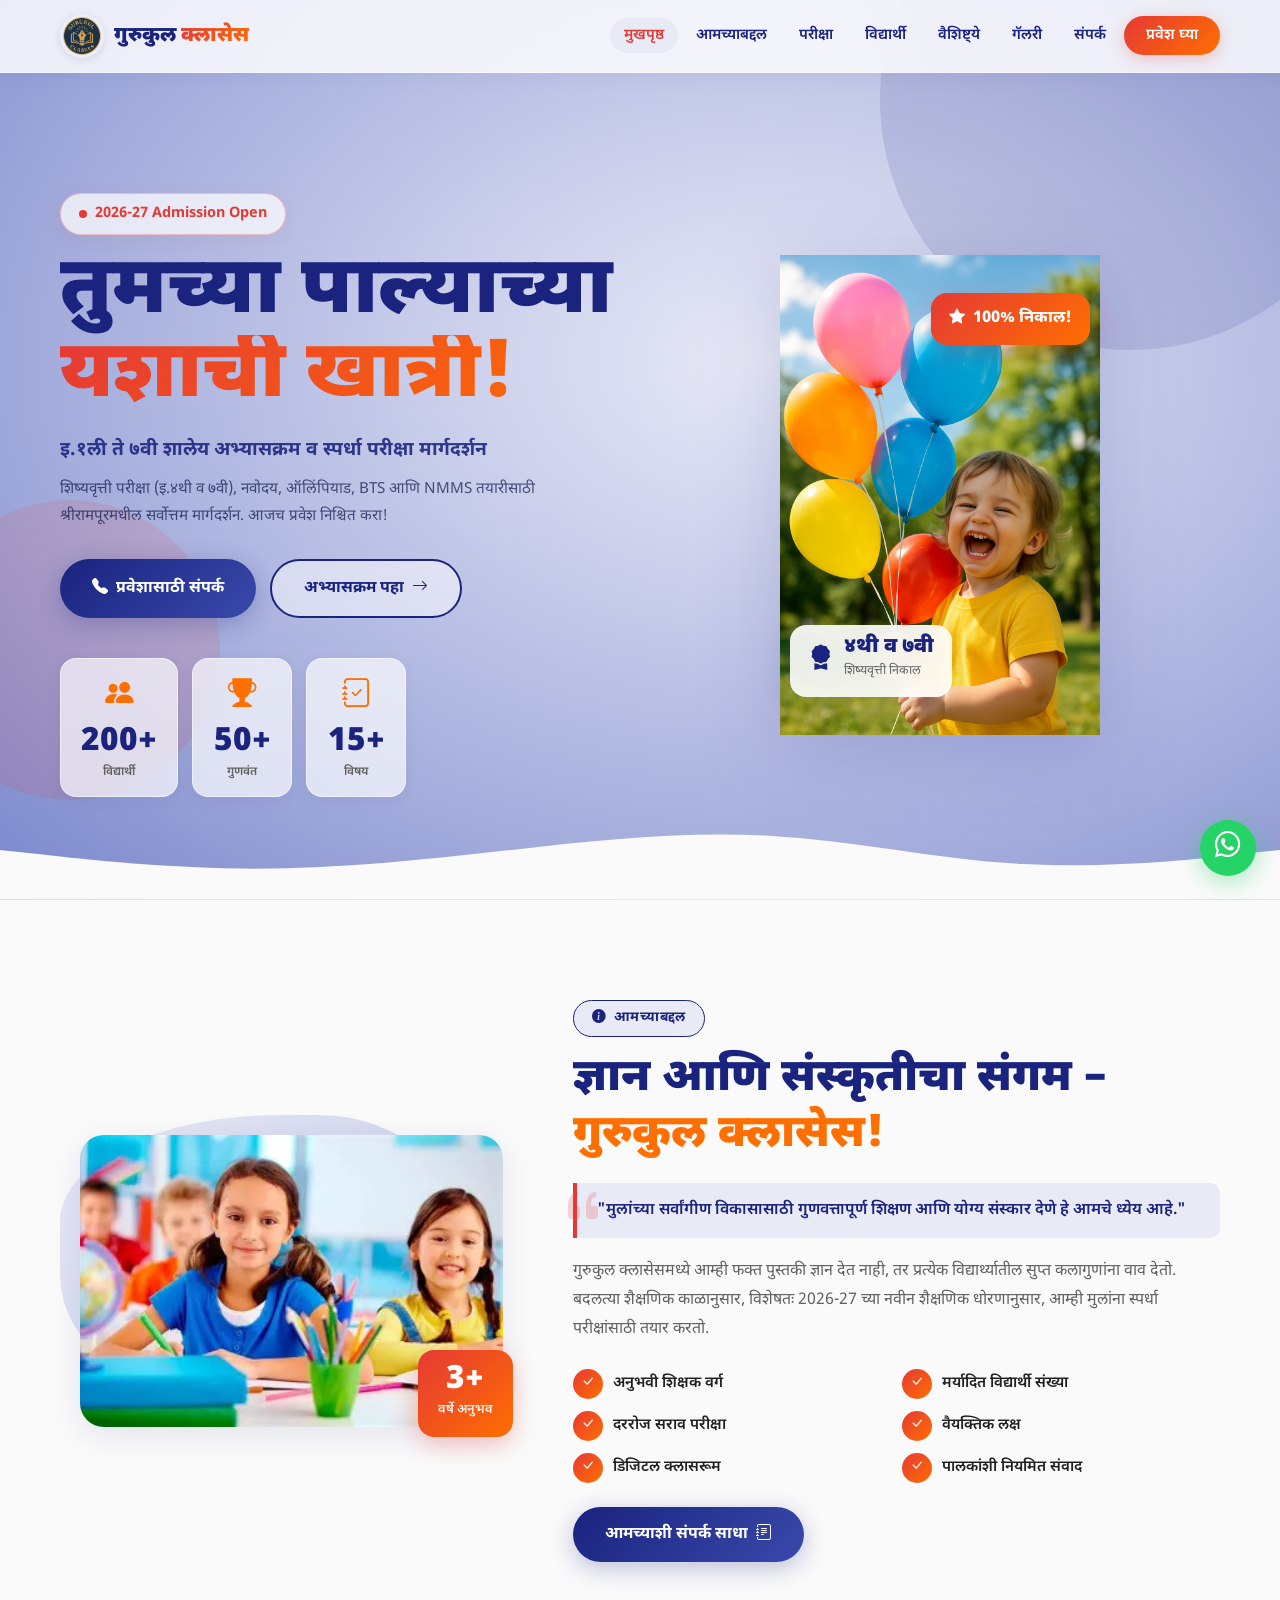
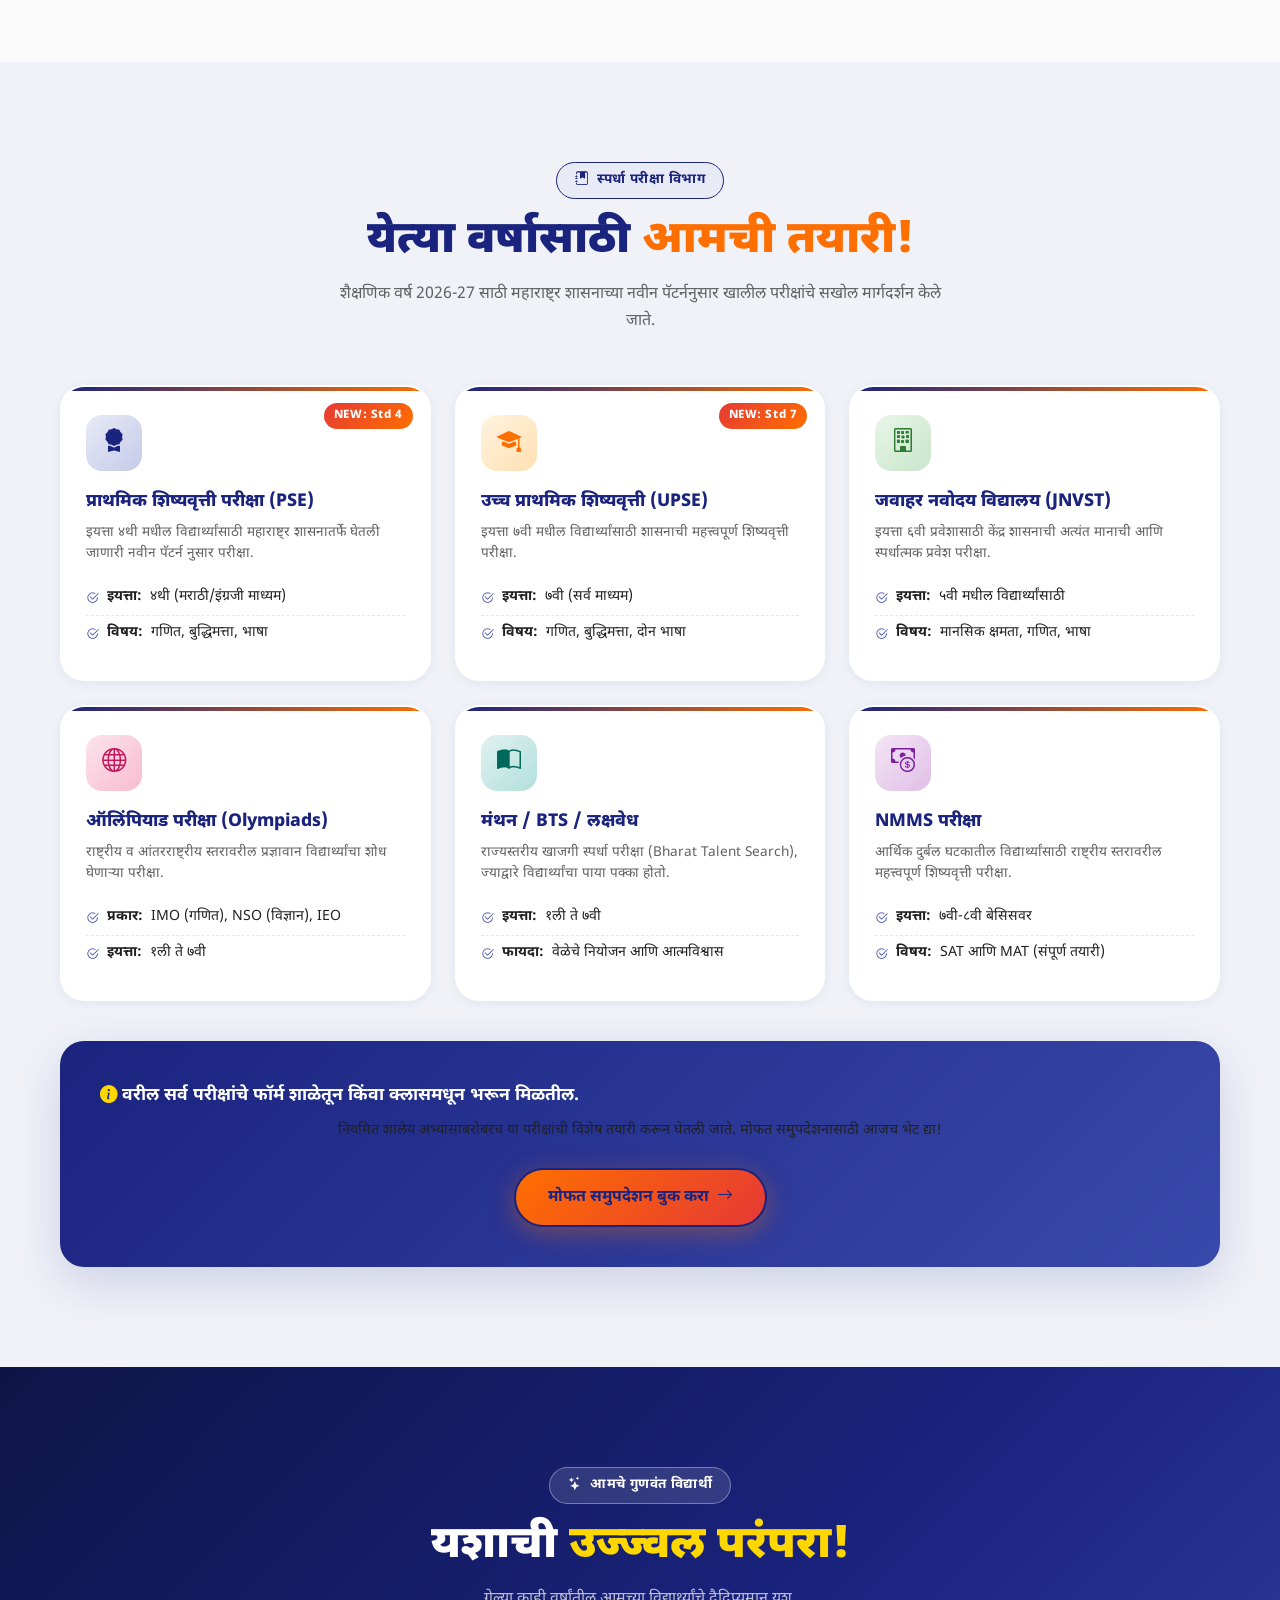
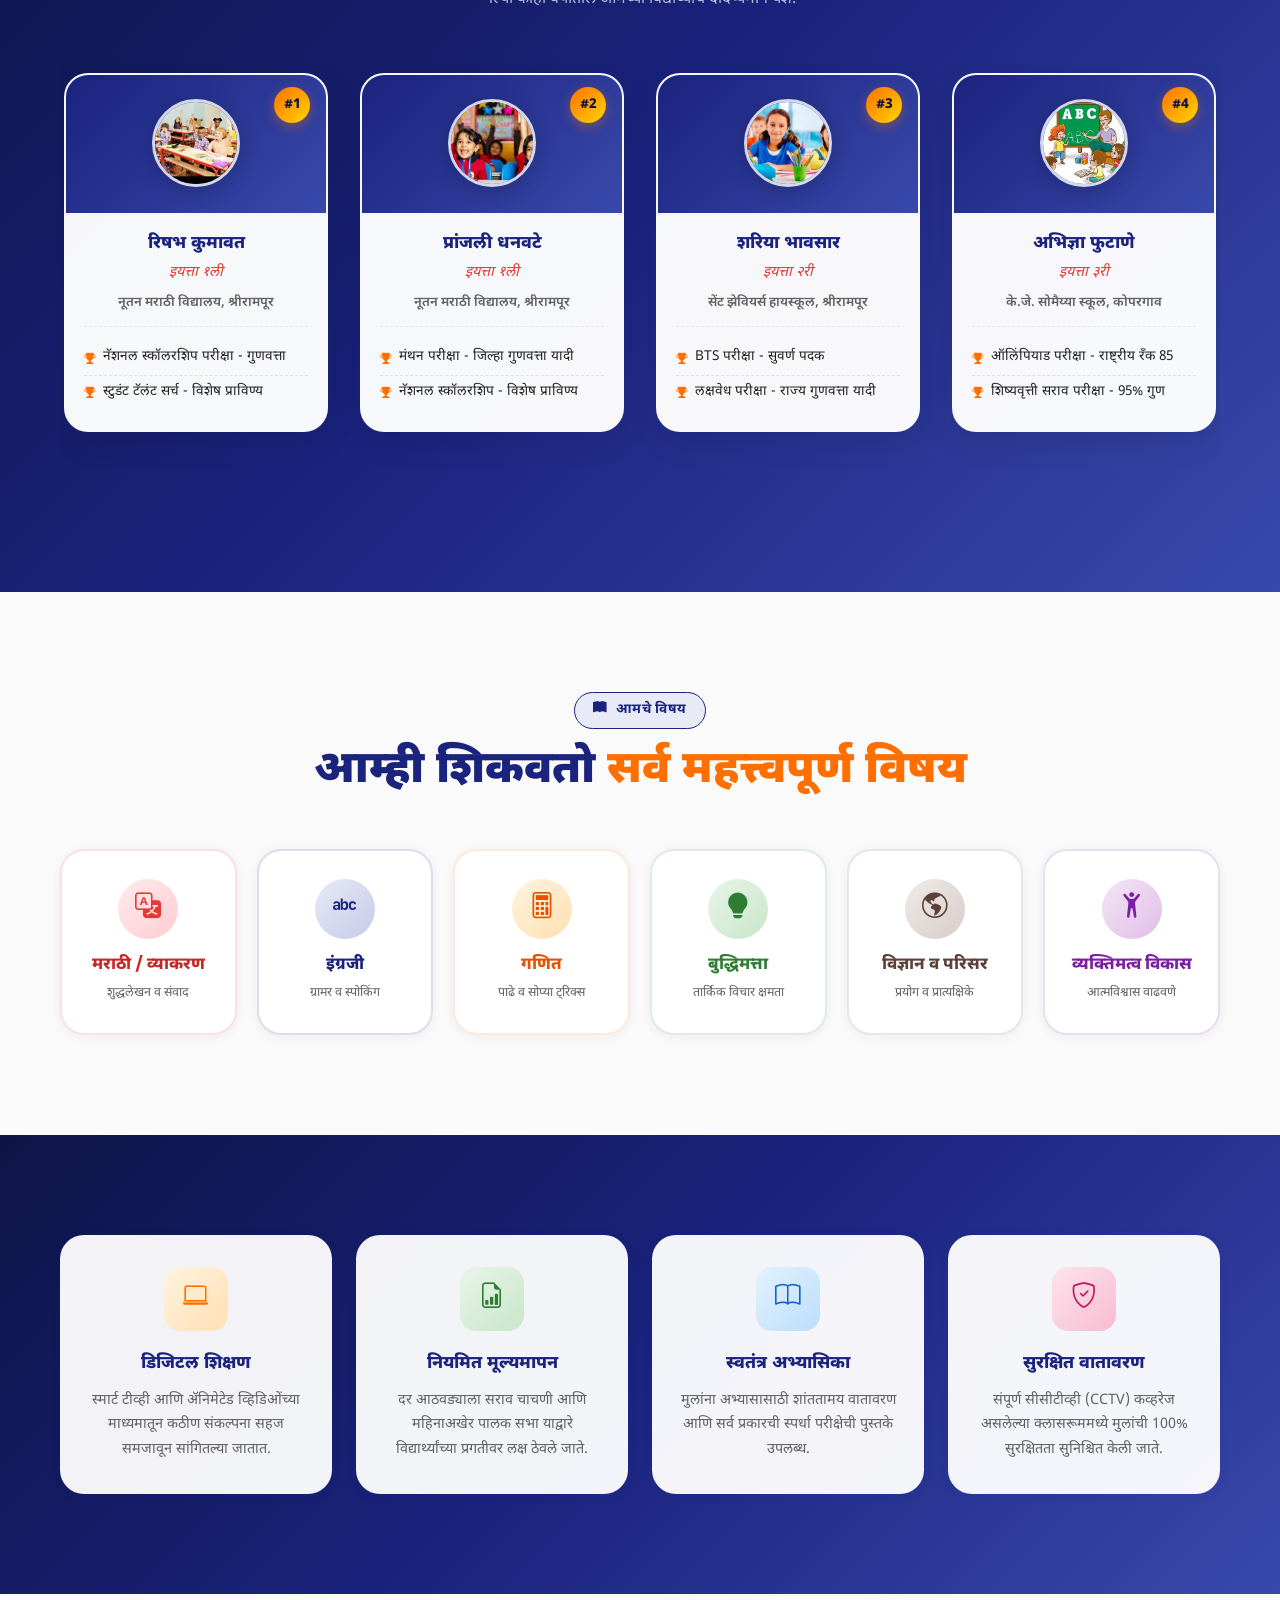
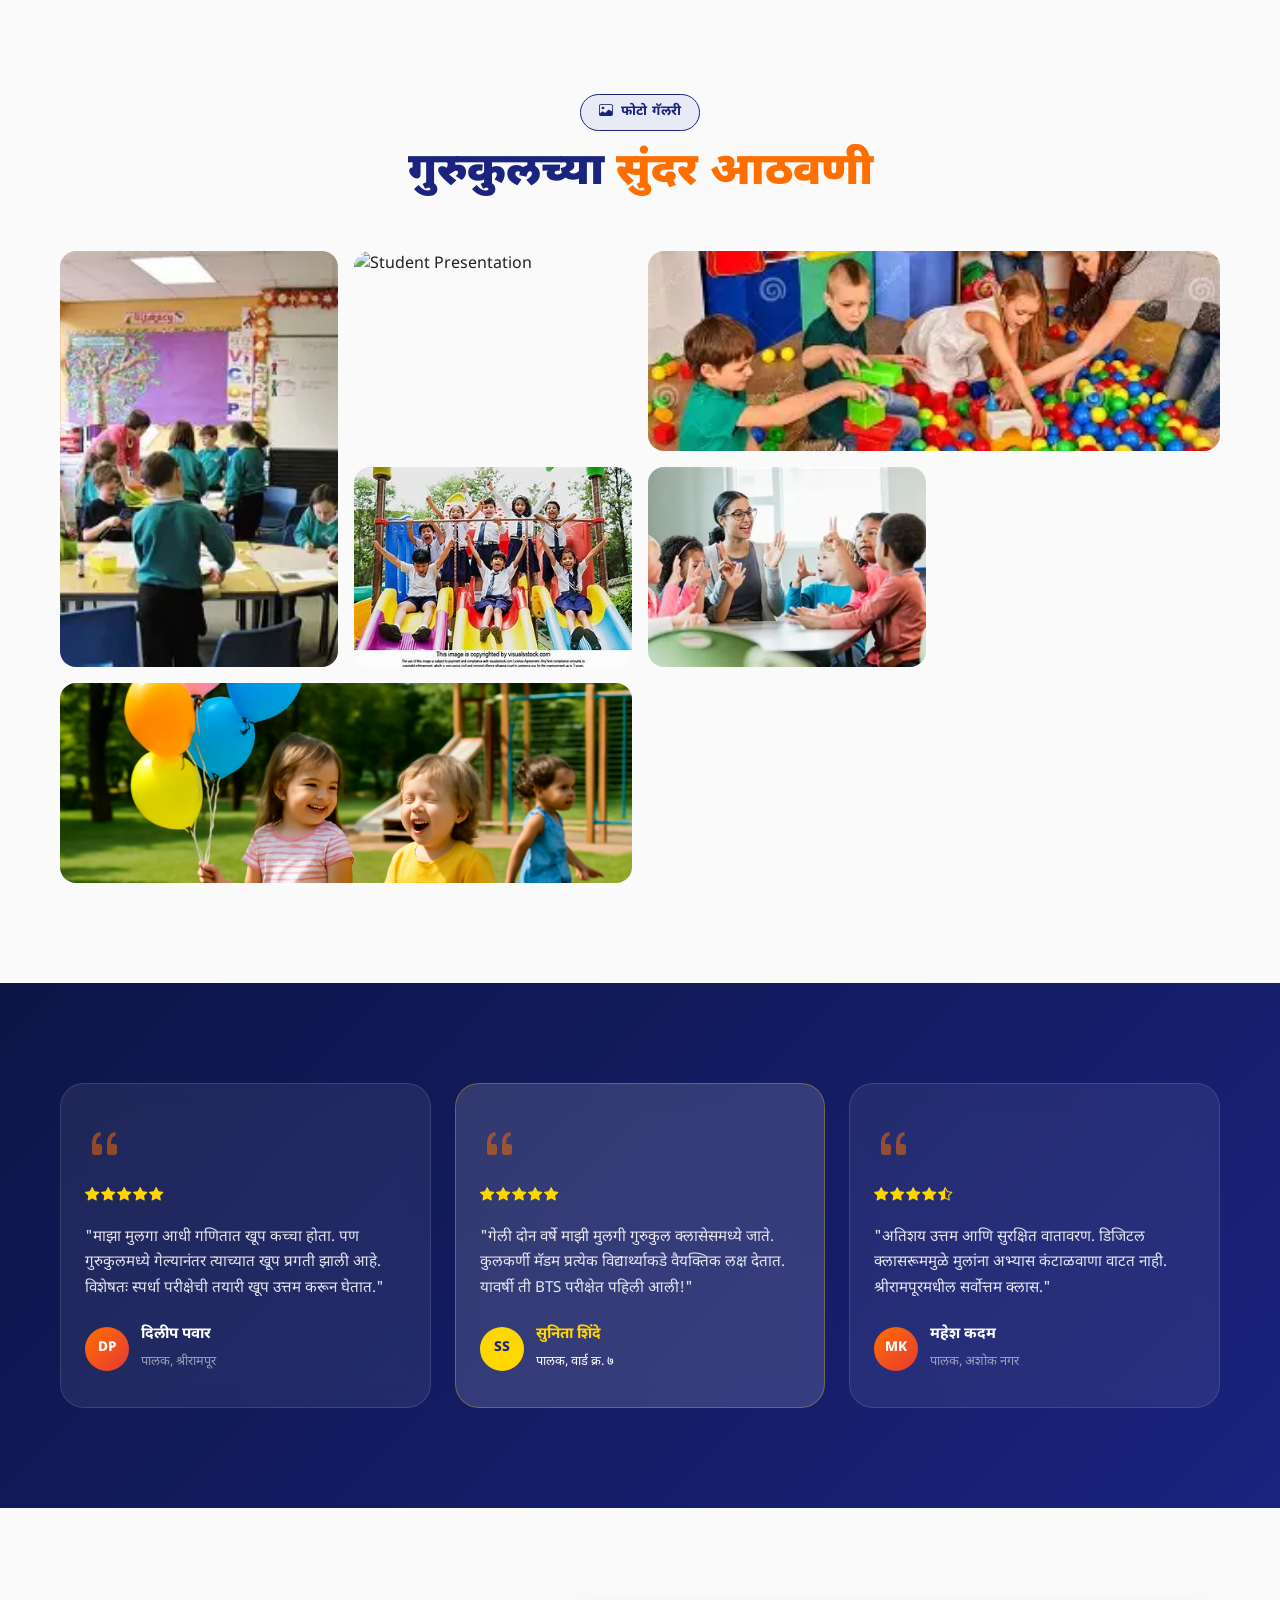
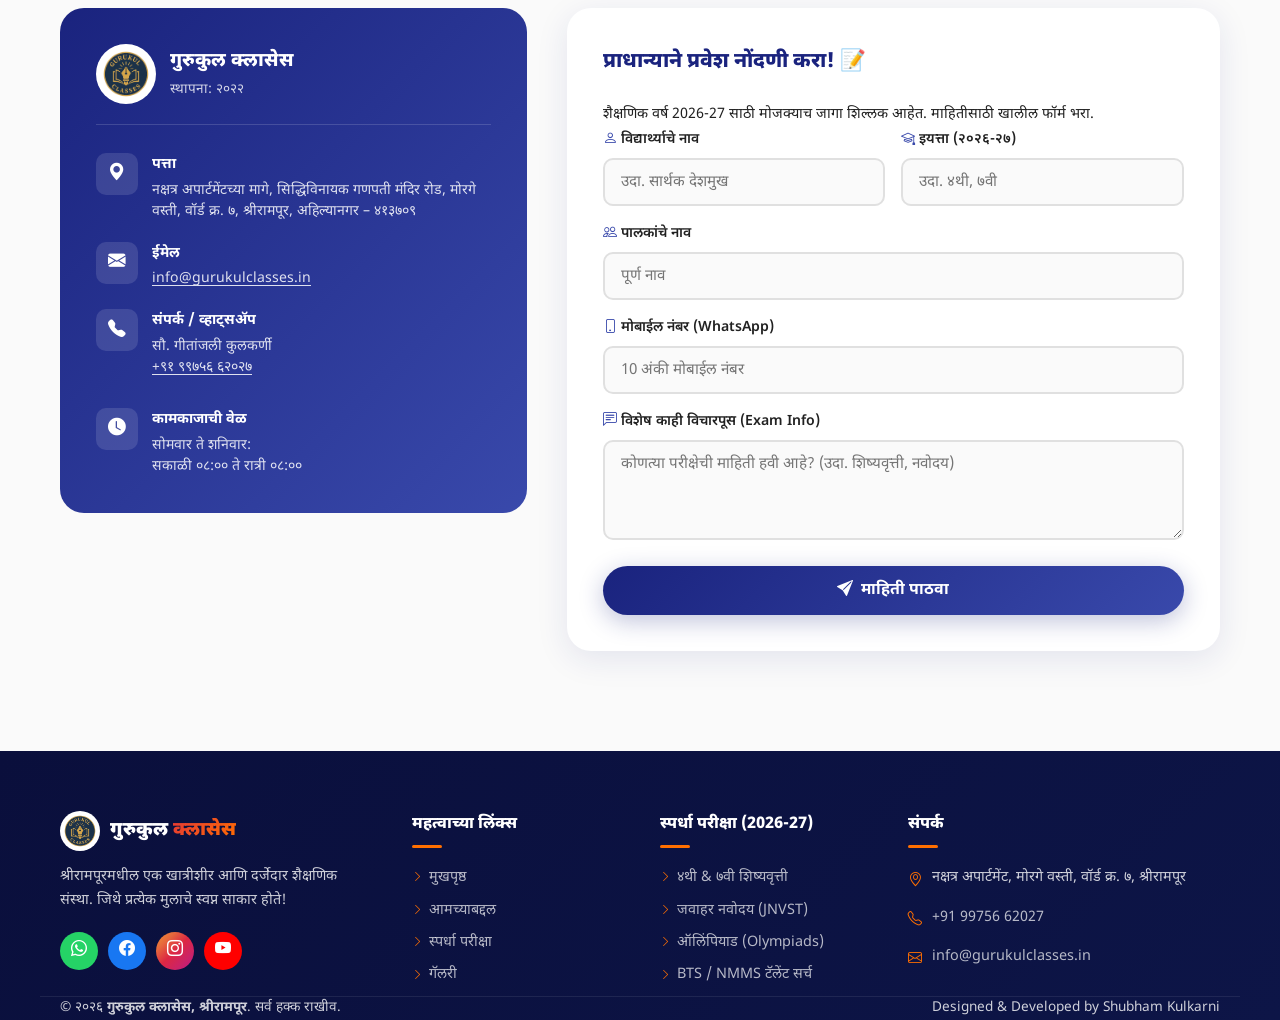
==== commit 3def14f5: "fix: Correct XML declaration and remove trailing newline in sitemap.xml." ====
--- a/index.html
+++ b/index.html
@@ -1,14 +1,14 @@
-﻿<!DOCTYPE html>
+<!DOCTYPE html>
 <html lang="mr">
 <head>
   <meta charset="UTF-8">
   <meta name="viewport" content="width=device-width, initial-scale=1.0">
-  <title>à¤—à¥à¤°à¥à¤•à¥à¤² à¤•à¥à¤²à¤¾à¤¸à¥‡à¤¸ à¤¶à¥à¤°à¥€à¤°à¤¾à¤®à¤ªà¥‚à¤° | Gurukul Classes Shrirampur â€“ Best Coaching for Std 1-7 | à¤¶à¤¾à¤²à¥‡à¤¯ à¤¶à¤¿à¤•à¥à¤·à¤£ à¤µ à¤¸à¥à¤ªà¤°à¥à¤§à¤¾ à¤ªà¤°à¥€à¤•à¥à¤·à¤¾ à¤¤à¤¯à¤¾à¤°à¥€ 2026-27</title>
+  <title>गुरुकुल क्लासेस श्रीरामपूर | Gurukul Classes Shrirampur – Best Coaching for Std 1-7 | शालेय शिक्षण व स्पर्धा परीक्षा तयारी 2026-27</title>
   
   <!-- Primary Meta Tags -->
-  <meta name="description" content="Gurukul Classes Shrirampur â€“ Best coaching institute for Std 1 to 7. Scholarship exam preparation (PSE, UPSE), Navodaya (JNVST), Olympiad (IMO, NSO, IEO), BTS, NMMS, Lakshvedh. Academic year 2026-27 admissions open! à¤—à¥à¤°à¥à¤•à¥à¤² à¤•à¥à¤²à¤¾à¤¸à¥‡à¤¸ à¤¶à¥à¤°à¥€à¤°à¤¾à¤®à¤ªà¥‚à¤° â€“ à¤‡.à¥§à¤²à¥€ à¤¤à¥‡ à¥­à¤µà¥€ à¤¶à¤¾à¤²à¥‡à¤¯ à¤…à¤­à¥à¤¯à¤¾à¤¸à¤•à¥à¤°à¤® à¤µ à¤¸à¥à¤ªà¤°à¥à¤§à¤¾ à¤ªà¤°à¥€à¤•à¥à¤·à¤¾ à¤¤à¤¯à¤¾à¤°à¥€.">
-  <meta name="keywords" content="Gurukul Classes, Gurukul Classes Shrirampur, à¤—à¥à¤°à¥à¤•à¥à¤² à¤•à¥à¤²à¤¾à¤¸à¥‡à¤¸, à¤—à¥à¤°à¥à¤•à¥à¤² à¤•à¥à¤²à¤¾à¤¸à¥‡à¤¸ à¤¶à¥à¤°à¥€à¤°à¤¾à¤®à¤ªà¥‚à¤°, coaching classes Shrirampur, tuition classes Shrirampur, best coaching Ahmednagar, coaching classes Ahmednagar district, scholarship exam coaching, PSE exam preparation, UPSE exam preparation, Std 4 scholarship exam, Std 7 scholarship exam, à¤‡.à¥ªà¤¥à¥€ à¤¶à¤¿à¤·à¥à¤¯à¤µà¥ƒà¤¤à¥à¤¤à¥€ à¤ªà¤°à¥€à¤•à¥à¤·à¤¾, à¤‡.à¥­à¤µà¥€ à¤¶à¤¿à¤·à¥à¤¯à¤µà¥ƒà¤¤à¥à¤¤à¥€ à¤ªà¤°à¥€à¤•à¥à¤·à¤¾, à¤¶à¤¿à¤·à¥à¤¯à¤µà¥ƒà¤¤à¥à¤¤à¥€ à¤ªà¤°à¥€à¤•à¥à¤·à¤¾ à¤¤à¤¯à¤¾à¤°à¥€, MSCE Pune scholarship, Maharashtra scholarship exam 2026-27, Navodaya entrance exam, JNVST preparation, à¤¨à¤µà¥‹à¤¦à¤¯ à¤ªà¥à¤°à¤µà¥‡à¤¶ à¤ªà¤°à¥€à¤•à¥à¤·à¤¾, Olympiad coaching, IMO coaching, NSO coaching, IEO coaching, à¤‘à¤²à¤¿à¤‚à¤ªà¤¿à¤¯à¤¾à¤¡ à¤¤à¤¯à¤¾à¤°à¥€, BTS exam, Bharat Talent Search, à¤®à¤‚à¤¥à¤¨ à¤ªà¤°à¥€à¤•à¥à¤·à¤¾, NMMS scholarship, NMMS exam coaching, National Means Merit Scholarship, Lakshvedh exam, à¤²à¤•à¥à¤·à¤µà¥‡à¤§ à¤ªà¤°à¥€à¤•à¥à¤·à¤¾, Student Talent Search, à¤¸à¥à¤Ÿà¥à¤¡à¤‚à¤Ÿ à¤Ÿà¥…à¤²à¤‚à¤Ÿ à¤¸à¤°à¥à¤š, National Scholarship exam, à¤¨à¥…à¤¶à¤¨à¤² à¤¸à¥à¤•à¥‰à¤²à¤°à¤¶à¤¿à¤ª, competitive exam coaching for kids, primary school coaching, à¤¶à¤¾à¤²à¥‡à¤¯ à¤¶à¤¿à¤•à¥à¤·à¤£, à¤¸à¥à¤ªà¤°à¥à¤§à¤¾ à¤ªà¤°à¥€à¤•à¥à¤·à¤¾, à¤…à¤¹à¤¿à¤²à¥à¤¯à¤¾à¤¨à¤—à¤°, school tuition Shrirampur, Std 1 to 7 coaching, personality development for kids, best tuition classes near me, coaching classes near Shrirampur, top coaching institute Maharashtra">
-  <meta name="author" content="Gurukul Classes Shrirampur | à¤—à¥à¤°à¥à¤•à¥à¤² à¤•à¥à¤²à¤¾à¤¸à¥‡à¤¸ à¤¶à¥à¤°à¥€à¤°à¤¾à¤®à¤ªà¥‚à¤°">
+  <meta name="description" content="Gurukul Classes Shrirampur – Best coaching institute for Std 1 to 7. Scholarship exam preparation (PSE, UPSE), Navodaya (JNVST), Olympiad (IMO, NSO, IEO), BTS, NMMS, Lakshvedh. Academic year 2026-27 admissions open! गुरुकुल क्लासेस श्रीरामपूर – इ.१ली ते ७वी शालेय अभ्यासक्रम व स्पर्धा परीक्षा तयारी.">
+  <meta name="keywords" content="Gurukul Classes, Gurukul Classes Shrirampur, गुरुकुल क्लासेस, गुरुकुल क्लासेस श्रीरामपूर, coaching classes Shrirampur, tuition classes Shrirampur, best coaching Ahmednagar, coaching classes Ahmednagar district, scholarship exam coaching, PSE exam preparation, UPSE exam preparation, Std 4 scholarship exam, Std 7 scholarship exam, इ.४थी शिष्यवृत्ती परीक्षा, इ.७वी शिष्यवृत्ती परीक्षा, शिष्यवृत्ती परीक्षा तयारी, MSCE Pune scholarship, Maharashtra scholarship exam 2026-27, Navodaya entrance exam, JNVST preparation, नवोदय प्रवेश परीक्षा, Olympiad coaching, IMO coaching, NSO coaching, IEO coaching, ऑलिंपियाड तयारी, BTS exam, Bharat Talent Search, मंथन परीक्षा, NMMS scholarship, NMMS exam coaching, National Means Merit Scholarship, Lakshvedh exam, लक्षवेध परीक्षा, Student Talent Search, स्टुडंट टॅलंट सर्च, National Scholarship exam, नॅशनल स्कॉलरशिप, competitive exam coaching for kids, primary school coaching, शालेय शिक्षण, स्पर्धा परीक्षा, अहिल्यानगर, school tuition Shrirampur, Std 1 to 7 coaching, personality development for kids, best tuition classes near me, coaching classes near Shrirampur, top coaching institute Maharashtra">
+  <meta name="author" content="Gurukul Classes Shrirampur | गुरुकुल क्लासेस श्रीरामपूर">
   <meta name="robots" content="index, follow, max-snippet:-1, max-image-preview:large, max-video-preview:-1">
   <link rel="canonical" href="https://kulkarnishub377.github.io/grukul_class/">
   <meta name="theme-color" content="#1a237e">
@@ -26,8 +26,8 @@
 
   <!-- Open Graph / Facebook -->
   <meta property="og:type" content="website">
-  <meta property="og:title" content="Gurukul Classes Shrirampur â€“ Best Coaching for Std 1-7 | à¤—à¥à¤°à¥à¤•à¥à¤² à¤•à¥à¤²à¤¾à¤¸à¥‡à¤¸">
-  <meta property="og:description" content="Top coaching institute in Shrirampur for Std 1 to 7. Scholarship (PSE/UPSE), Navodaya, Olympiad, BTS, NMMS exam preparation. 2026-27 admissions open! | à¤‡.à¥§à¤²à¥€ à¤¤à¥‡ à¥­à¤µà¥€ à¤¶à¤¾à¤²à¥‡à¤¯ à¤…à¤­à¥à¤¯à¤¾à¤¸à¤•à¥à¤°à¤® à¤µ à¤¸à¥à¤ªà¤°à¥à¤§à¤¾ à¤ªà¤°à¥€à¤•à¥à¤·à¤¾ à¤¤à¤¯à¤¾à¤°à¥€.">
+  <meta property="og:title" content="Gurukul Classes Shrirampur – Best Coaching for Std 1-7 | गुरुकुल क्लासेस">
+  <meta property="og:description" content="Top coaching institute in Shrirampur for Std 1 to 7. Scholarship (PSE/UPSE), Navodaya, Olympiad, BTS, NMMS exam preparation. 2026-27 admissions open! | इ.१ली ते ७वी शालेय अभ्यासक्रम व स्पर्धा परीक्षा तयारी.">
   <meta property="og:image" content="assets/logo.png">
   <meta property="og:image:alt" content="Gurukul Classes Shrirampur Logo">
   <meta property="og:image:width" content="512">
@@ -35,12 +35,12 @@
   <meta property="og:url" content="https://kulkarnishub377.github.io/grukul_class/">
   <meta property="og:locale" content="mr_IN">
   <meta property="og:locale:alternate" content="en_IN">
-  <meta property="og:site_name" content="Gurukul Classes | à¤—à¥à¤°à¥à¤•à¥à¤² à¤•à¥à¤²à¤¾à¤¸à¥‡à¤¸">
+  <meta property="og:site_name" content="Gurukul Classes | गुरुकुल क्लासेस">
 
   <!-- Twitter Card -->
   <meta name="twitter:card" content="summary_large_image">
-  <meta name="twitter:title" content="Gurukul Classes Shrirampur â€“ Best Coaching for Std 1-7 | à¤—à¥à¤°à¥à¤•à¥à¤² à¤•à¥à¤²à¤¾à¤¸à¥‡à¤¸">
-  <meta name="twitter:description" content="Scholarship exam coaching (PSE, UPSE), Navodaya, Olympiad, BTS, NMMS for Std 1-7. 2026-27 admissions open! | à¤¶à¥à¤°à¥€à¤°à¤¾à¤®à¤ªà¥‚à¤° à¤¶à¤¾à¤²à¥‡à¤¯ à¤¶à¤¿à¤•à¥à¤·à¤£ à¤µ à¤¸à¥à¤ªà¤°à¥à¤§à¤¾ à¤ªà¤°à¥€à¤•à¥à¤·à¤¾ à¤¤à¤¯à¤¾à¤°à¥€.">
+  <meta name="twitter:title" content="Gurukul Classes Shrirampur – Best Coaching for Std 1-7 | गुरुकुल क्लासेस">
+  <meta name="twitter:description" content="Scholarship exam coaching (PSE, UPSE), Navodaya, Olympiad, BTS, NMMS for Std 1-7. 2026-27 admissions open! | श्रीरामपूर शालेय शिक्षण व स्पर्धा परीक्षा तयारी.">
   <meta name="twitter:image" content="assets/logo.png">
   <meta name="twitter:image:alt" content="Gurukul Classes Shrirampur">
 
@@ -50,14 +50,14 @@
     "@context": "https://schema.org",
     "@type": "EducationalOrganization",
     "name": "Gurukul Classes",
-    "alternateName": ["à¤—à¥à¤°à¥à¤•à¥à¤² à¤•à¥à¤²à¤¾à¤¸à¥‡à¤¸", "Gurukul Classes Shrirampur", "à¤—à¥à¤°à¥à¤•à¥à¤² à¤•à¥à¤²à¤¾à¤¸à¥‡à¤¸ à¤¶à¥à¤°à¥€à¤°à¤¾à¤®à¤ªà¥‚à¤°"],
+    "alternateName": ["गुरुकुल क्लासेस", "Gurukul Classes Shrirampur", "गुरुकुल क्लासेस श्रीरामपूर"],
     "description": "Best coaching institute in Shrirampur for Std 1 to 7. School syllabus, scholarship exam (PSE, UPSE), Navodaya (JNVST), Olympiad, BTS, NMMS preparation and personality development.",
     "url": "https://kulkarnishub377.github.io/grukul_class/",
     "logo": "https://kulkarnishub377.github.io/grukul_class/assets/logo.png",
     "image": "https://kulkarnishub377.github.io/grukul_class/assets/logo.png",
     "telephone": "+919975662027",
     "email": "gurukulclasses@gmail.com",
-    "priceRange": "â‚¹",
+    "priceRange": "₹",
     "address": {
       "@type": "PostalAddress",
       "streetAddress": "Nakshatra Apartment, Siddhivinayak Ganpati Mandir Road, Morge Vasti, Ward No. 7",
@@ -128,7 +128,7 @@
         "name": "Where is Gurukul Classes located?",
         "acceptedAnswer": {
           "@type": "Answer",
-          "text": "Gurukul Classes is located at Nakshatra Apartment, Siddhivinayak Ganpati Mandir Road, Morge Vasti, Ward No. 7, Shrirampur, Ahmednagar District, Maharashtra â€“ 413709."
+          "text": "Gurukul Classes is located at Nakshatra Apartment, Siddhivinayak Ganpati Mandir Road, Morge Vasti, Ward No. 7, Shrirampur, Ahmednagar District, Maharashtra – 413709."
         }
       },
       {
@@ -168,22 +168,25 @@
   <!-- ===== NAVBAR ===== -->
   <nav class="navbar" id="mainNav">
     <div class="container nav-container">
-      <a href="#home" class="nav-brand">
-        <img src="assets/logo.png" alt="à¤—à¥à¤°à¥à¤•à¥à¤² à¤•à¥à¤²à¤¾à¤¸à¥‡à¤¸ à¤²à¥‹à¤—à¥‹" class="nav-logo-img" width="44" height="44">
-        <span class="nav-brand-text">à¤—à¥à¤°à¥à¤•à¥à¤² <span class="nav-brand-accent">à¤•à¥à¤²à¤¾à¤¸à¥‡à¤¸</span></span>
+      <a href="#" class="nav-brand">
+        <img src="assets/logo.png" alt="गुरुकुल क्लासेस" class="nav-logo-img">
+        <span class="nav-brand-text">गुरुकुल <span class="nav-brand-accent">क्लासेस</span></span>
       </a>
-      <button class="nav-toggle" id="navToggle" aria-label="à¤®à¥‡à¤¨à¥‚ à¤‰à¤˜à¤¡à¤¾">
+
+      <!-- Mobile Toggle -->
+      <button class="nav-toggle" id="navToggle" aria-label="Toggle Menu">
         <span></span><span></span><span></span>
       </button>
+
       <ul class="nav-menu" id="navMenu">
-        <li><a href="#home" class="nav-link active">à¤®à¥à¤–à¤ªà¥ƒà¤·à¥à¤ </a></li>
-        <li><a href="#about" class="nav-link">à¤†à¤®à¤šà¥à¤¯à¤¾à¤¬à¤¦à¥à¤¦à¤²</a></li>
-        <li><a href="#exams" class="nav-link">à¤ªà¤°à¥€à¤•à¥à¤·à¤¾</a></li>
-        <li><a href="#students" class="nav-link">à¤µà¤¿à¤¦à¥à¤¯à¤¾à¤°à¥à¤¥à¥€</a></li>
-        <li><a href="#features" class="nav-link">à¤µà¥ˆà¤¶à¤¿à¤·à¥à¤Ÿà¥à¤¯à¥‡</a></li>
-        <li><a href="#gallery" class="nav-link">à¤—à¥…à¤²à¤°à¥€</a></li>
-        <li><a href="#contact" class="nav-link">à¤¸à¤‚à¤ªà¤°à¥à¤•</a></li>
-        <li><a href="#contact" class="nav-link nav-cta">à¤ªà¥à¤°à¤µà¥‡à¤¶ à¤˜à¥à¤¯à¤¾</a></li>
+        <li><a href="#home" class="nav-link active">मुखपृष्ठ</a></li>
+        <li><a href="#about" class="nav-link">आमच्याबद्दल</a></li>
+        <li><a href="#exams" class="nav-link">परीक्षा</a></li>
+        <li><a href="#students" class="nav-link">विद्यार्थी</a></li>
+        <li><a href="#features" class="nav-link">वैशिष्ट्ये</a></li>
+        <li><a href="#gallery" class="nav-link">गॅलरी</a></li>
+        <li><a href="#contact" class="nav-link">संपर्क</a></li>
+        <li><a href="#contact" class="nav-link nav-cta">प्रवेश घ्या</a></li>
       </ul>
     </div>
   </nav>
@@ -200,220 +203,186 @@
       <div class="hero-content" data-reveal="left">
         <div class="hero-badge">
           <span class="badge-pulse"></span>
-          <span>ðŸŽ“ à¤µà¤°à¥à¤· 2026-27 à¤ªà¥à¤°à¤µà¥‡à¤¶ à¤¸à¥à¤°à¥‚!</span>
+          2026-27 Admission Open
         </div>
         <h1 class="hero-title">
-          <span class="hero-title-line1">à¤—à¥à¤°à¥à¤•à¥à¤²</span>
-          <span class="hero-title-line2">à¤•à¥à¤²à¤¾à¤¸à¥‡à¤¸</span>
+          <span class="hero-title-line1">तुमच्या पाल्याच्या</span>
+          <span class="hero-title-line2">यशाची खात्री!</span>
         </h1>
-        <p class="hero-subtitle">"à¤¶à¤¾à¤²à¥‡à¤¯ à¤¶à¤¿à¤•à¥à¤·à¤£à¤¾à¤¸à¥‹à¤¬à¤¤ à¤¸à¥à¤ªà¤°à¥à¤§à¥‡à¤šà¥€ à¤¤à¤¯à¤¾à¤°à¥€ à¤®à¥à¤¹à¤£à¤œà¥‡ <strong>à¤à¤•à¤š à¤ à¤¿à¤•à¤¾à¤£</strong>"</p>
-        <p class="hero-desc">à¤‡. à¥§à¤²à¥€ à¤¤à¥‡ à¥­à¤µà¥€ à¤ªà¤°à¥à¤¯à¤‚à¤¤à¤šà¥à¤¯à¤¾ à¤µà¤¿à¤¦à¥à¤¯à¤¾à¤°à¥à¤¥à¥à¤¯à¤¾à¤‚à¤¸à¤¾à¤ à¥€ à¤¶à¤¾à¤²à¥‡à¤¯ à¤…à¤­à¥à¤¯à¤¾à¤¸à¤•à¥à¤°à¤®, à¤¸à¥à¤ªà¤°à¥à¤§à¤¾ à¤ªà¤°à¥€à¤•à¥à¤·à¤¾ à¤®à¤¾à¤°à¥à¤—à¤¦à¤°à¥à¤¶à¤¨ à¤†à¤£à¤¿ à¤µà¥à¤¯à¤•à¥à¤¤à¤¿à¤®à¤¤à¥à¤µ à¤µà¤¿à¤•à¤¾à¤¸.</p>
+        <h3 class="hero-subtitle">इ.१ली ते ७वी शालेय अभ्यासक्रम व स्पर्धा परीक्षा मार्गदर्शन</h3>
+        <p class="hero-desc">शिष्यवृत्ती परीक्षा (इ.४थी व ७वी), नवोदय, ऑलिंपियाड, BTS आणि NMMS तयारीसाठी श्रीरामपूरमधील सर्वोत्तम मार्गदर्शन. आजच प्रवेश निश्चित करा!</p>
+        
         <div class="hero-btns">
-          <a href="#contact" class="btn btn-primary"><i class="bi bi-pencil-square"></i> à¤†à¤¤à¥à¤¤à¤¾à¤š à¤ªà¥à¤°à¤µà¥‡à¤¶ à¤˜à¥à¤¯à¤¾</a>
-          <a href="#about" class="btn btn-outline"><i class="bi bi-play-circle"></i> à¤…à¤§à¤¿à¤• à¤œà¤¾à¤£à¥‚à¤¨ à¤˜à¥à¤¯à¤¾</a>
-        </div>
+          <a href="#contact" class="btn btn-primary">
+            <i class="bi bi-telephone-fill"></i> प्रवेशासाठी संपर्क
+          </a>
+          <a href="#exams" class="btn btn-outline">
+            अभ्यासक्रम पहा <i class="bi bi-arrow-right"></i>
+          </a>
+        </div>
+
         <div class="hero-stats">
-          <div class="hero-stat" data-reveal="up">
-            <h3 class="counter" data-target="3">0</h3>
-            <p>à¤µà¤°à¥à¤·à¤¾à¤‚à¤šà¤¾ à¤…à¤¨à¥à¤­à¤µ</p>
-          </div>
-          <div class="hero-stat" data-reveal="up">
-            <h3 class="counter" data-target="200">0</h3>
-            <p>à¤¯à¤¶à¤¸à¥à¤µà¥€ à¤µà¤¿à¤¦à¥à¤¯à¤¾à¤°à¥à¤¥à¥€</p>
-          </div>
-          <div class="hero-stat" data-reveal="up">
-            <h3 class="counter" data-target="100">0</h3>
-            <p>% à¤¯à¤¶ à¤¦à¤°</p>
-          </div>
-          <div class="hero-stat" data-reveal="up">
+          <div class="hero-stat">
+            <i class="bi bi-people-fill hero-stat-icon"></i>
+            <h3><span class="counter" data-target="200">0</span>+</h3>
+            <p>विद्यार्थी</p>
+          </div>
+          <div class="hero-stat">
             <i class="bi bi-trophy-fill hero-stat-icon"></i>
-            <p>à¤Ÿà¥‰à¤ª à¤—à¥à¤£à¤µà¤¤à¥à¤¤à¤¾</p>
-          </div>
-        </div>
-      </div>
+            <h3><span class="counter" data-target="50">0</span>+</h3>
+            <p>गुणवंत</p>
+          </div>
+          <div class="hero-stat">
+            <i class="bi bi-journal-check hero-stat-icon"></i>
+            <h3><span class="counter" data-target="15">0</span>+</h3>
+            <p>विषय</p>
+          </div>
+        </div>
+      </div>
+
       <div class="hero-visual" data-reveal="right">
         <div class="hero-img-wrapper">
           <div class="hero-blob"></div>
-          <img src="assets/02-0436295-65bd788ce1cfb.png" alt="à¤—à¥à¤°à¥à¤•à¥à¤² à¤•à¥à¤²à¤¾à¤¸à¥‡à¤¸ à¤µà¤¿à¤¦à¥à¤¯à¤¾à¤°à¥à¤¥à¥€" class="hero-img" width="500" height="500">
+          <img src="assets/about_us.png" alt="विद्यार्थी शिक्षण घेताना" class="hero-img">
+          
           <div class="hero-float-badge">
-            <i class="bi bi-star-fill"></i>
-            <span>à¤ªà¥à¤°à¤µà¥‡à¤¶ à¤¸à¥à¤°à¥‚!</span>
-          </div>
+            <i class="bi bi-star-fill text-warning"></i> 100% निकाल!
+          </div>
+          
           <div class="hero-float-card">
-            <i class="bi bi-people-fill"></i>
+            <i class="bi bi-award-fill"></i>
             <div>
-              <strong>à¥¨à¥¦à¥¦+</strong>
-              <small>à¤µà¤¿à¤¦à¥à¤¯à¤¾à¤°à¥à¤¥à¥€</small>
-            </div>
-          </div>
-        </div>
-      </div>
-    </div>
+              <strong>४थी व ७वी</strong>
+              <small>शिष्यवृत्ती निकाल</small>
+            </div>
+          </div>
+        </div>
+      </div>
+    </div>
+
     <div class="hero-wave">
-      <svg viewBox="0 0 1440 80" preserveAspectRatio="none"><path d="M0,40 C360,80 1080,0 1440,40 L1440,80 L0,80 Z" fill="var(--bg)"/></svg>
+      <svg xmlns="http://www.w3.org/2000/svg" viewBox="0 0 1440 120" preserveAspectRatio="none">
+        <path fill="var(--bg)" fill-opacity="1" d="M0,64L48,69.3C96,75,192,85,288,85.3C384,85,480,75,576,64C672,53,768,43,864,48C960,53,1056,75,1152,80C1248,85,1344,75,1392,69.3L1440,64L1440,120L1392,120C1344,120,1248,120,1152,120C1056,120,960,120,864,120C768,120,672,120,576,120C480,120,384,120,288,120C192,120,96,120,48,120L0,120Z"></path>
+      </svg>
     </div>
   </section>
 
   <!-- ===== ABOUT ===== -->
   <section class="section about" id="about">
-    <div class="container">
-      <div class="about-grid">
-        <div class="about-img-col" data-reveal="left">
-          <div class="about-img-wrap">
-            <div class="about-shape"></div>
-            <img src="assets/about_us.png" alt="à¤—à¥à¤°à¥à¤•à¥à¤² à¤•à¥à¤²à¤¾à¤¸à¥‡à¤¸ à¤¬à¤¦à¥à¤¦à¤²" class="about-img" width="500" height="400">
-            <div class="about-exp">
-              <span class="about-exp-num">à¥©+</span>
-              <span class="about-exp-text">à¤µà¤°à¥à¤·à¥‡<br>à¤…à¤¨à¥à¤­à¤µ</span>
-            </div>
-          </div>
-        </div>
-        <div class="about-content" data-reveal="right">
-          <div class="section-label"><i class="bi bi-mortarboard-fill"></i> à¤†à¤®à¤šà¥à¤¯à¤¾à¤¬à¤¦à¥à¤¦à¤²</div>
-          <h2 class="section-heading">à¤—à¥à¤°à¥à¤•à¥à¤² à¤•à¥à¤²à¤¾à¤¸à¥‡à¤¸ <span class="accent">à¤¬à¤¦à¥à¤¦à¤²</span></h2>
-          <blockquote class="about-quote">
-            <i class="bi bi-quote"></i>
-            <p>"à¤¶à¤¿à¤•à¥à¤·à¤£ à¤®à¥à¤¹à¤£à¤œà¥‡ à¤•à¥‡à¤µà¤³ à¤ªà¥à¤¸à¥à¤¤à¤•à¥‡ à¤¨à¤µà¥à¤¹à¥‡, à¤¤à¥‡ à¤œà¥€à¤µà¤¨ à¤œà¤—à¤£à¥à¤¯à¤¾à¤šà¥€ à¤•à¤²à¤¾ à¤†à¤¹à¥‡."</p>
-          </blockquote>
-          <p class="about-text">à¤—à¥à¤°à¥à¤•à¥à¤² à¤•à¥à¤²à¤¾à¤¸à¥‡à¤¸ à¤¹à¥€ à¤¶à¥à¤°à¥€à¤°à¤¾à¤®à¤ªà¥‚à¤° à¤¯à¥‡à¤¥à¥€à¤² à¤à¤• à¤ªà¥à¤°à¤¤à¤¿à¤·à¥à¤ à¤¿à¤¤ à¤¶à¥ˆà¤•à¥à¤·à¤£à¤¿à¤• à¤¸à¤‚à¤¸à¥à¤¥à¤¾ à¤†à¤¹à¥‡. à¤µà¤°à¥à¤· 2026-27 à¤®à¤§à¥à¤¯à¥‡ à¤‡. à¥§à¤²à¥€ à¤¤à¥‡ à¥­à¤µà¥€ à¤ªà¤°à¥à¤¯à¤‚à¤¤à¤šà¥à¤¯à¤¾ à¤µà¤¿à¤¦à¥à¤¯à¤¾à¤°à¥à¤¥à¥à¤¯à¤¾à¤‚à¤¸à¤¾à¤ à¥€ à¤¶à¤¾à¤²à¥‡à¤¯ à¤…à¤­à¥à¤¯à¤¾à¤¸à¤•à¥à¤°à¤®à¤¾à¤¸à¤¹ à¤°à¤¾à¤œà¥à¤¯à¤¸à¥à¤¤à¤°à¥€à¤¯, à¤œà¤¿à¤²à¥à¤¹à¤¾à¤¸à¥à¤¤à¤°à¥€à¤¯ à¤µ à¤¤à¤¾à¤²à¥à¤•à¤¾à¤¸à¥à¤¤à¤°à¥€à¤¯ à¤¸à¥à¤ªà¤°à¥à¤§à¤¾ à¤ªà¤°à¥€à¤•à¥à¤·à¤¾à¤‚à¤šà¥€ à¤¸à¤–à¥‹à¤² à¤¤à¤¯à¤¾à¤°à¥€ à¤•à¤°à¥‚à¤¨ à¤¦à¥‡à¤¤à¥‹.</p>
-          <div class="about-checks">
-            <div class="about-check"><div class="check-icon"><i class="bi bi-check-circle-fill"></i></div><span>à¤…à¤¨à¥à¤­à¤µà¥€ à¤†à¤£à¤¿ à¤¤à¤œà¥à¤ž à¤¶à¤¿à¤•à¥à¤·à¤•</span></div>
-            <div class="about-check"><div class="check-icon"><i class="bi bi-check-circle-fill"></i></div><span>à¤µà¥ˆà¤¯à¤•à¥à¤¤à¤¿à¤• à¤²à¤•à¥à¤· à¤†à¤£à¤¿ à¤®à¤¾à¤°à¥à¤—à¤¦à¤°à¥à¤¶à¤¨</span></div>
-            <div class="about-check"><div class="check-icon"><i class="bi bi-check-circle-fill"></i></div><span>à¤¨à¤¿à¤¯à¤®à¤¿à¤¤ à¤¸à¤°à¤¾à¤µ à¤šà¤¾à¤šà¤£à¥à¤¯à¤¾</span></div>
-            <div class="about-check"><div class="check-icon"><i class="bi bi-check-circle-fill"></i></div><span>à¤†à¤§à¥à¤¨à¤¿à¤• à¤¶à¤¿à¤•à¥à¤·à¤£ à¤ªà¤¦à¥à¤§à¤¤à¥€</span></div>
-          </div>
-          <a href="#contact" class="btn btn-primary"><i class="bi bi-arrow-right-circle"></i> à¤†à¤®à¤šà¥à¤¯à¤¾à¤¶à¥€ à¤¸à¤‚à¤ªà¤°à¥à¤• à¤¸à¤¾à¤§à¤¾</a>
-        </div>
+    <div class="container about-grid">
+      <div class="about-img-col" data-reveal="up">
+        <div class="about-img-wrap">
+          <div class="about-shape"></div>
+          <img src="assets/1.png" alt="शरिया भावसार" class="about-img">
+          <div class="about-exp">
+            <span class="about-exp-num">3+</span>
+            <span class="about-exp-text">वर्षे अनुभव</span>
+          </div>
+        </div>
+      </div>
+
+      <div class="about-content" data-reveal="up" style="transition-delay: 0.2s;">
+        <span class="section-label"><i class="bi bi-info-circle-fill"></i> आमच्याबद्दल</span>
+        <h2 class="section-heading">ज्ञान आणि संस्कृतीचा संगम – <span class="accent">गुरुकुल क्लासेस!</span></h2>
+        
+        <div class="about-quote">
+          <i class="bi bi-quote"></i>
+          <p>"मुलांच्या सर्वांगीण विकासासाठी गुणवत्तापूर्ण शिक्षण आणि योग्य संस्कार देणे हे आमचे ध्येय आहे."</p>
+        </div>
+        
+        <p class="about-text">
+          गुरुकुल क्लासेसमध्ये आम्ही फक्त पुस्तकी ज्ञान देत नाही, तर प्रत्येक विद्यार्थ्यातील सुप्त कलागुणांना वाव देतो. बदलत्या शैक्षणिक काळानुसार, विशेषतः 2026-27 च्या नवीन शैक्षणिक धोरणानुसार, आम्ही मुलांना स्पर्धा परीक्षांसाठी तयार करतो.
+        </p>
+
+        <div class="about-checks">
+          <div class="about-check"><div class="check-icon"><i class="bi bi-check-lg"></i></div> अनुभवी शिक्षक वर्ग</div>
+          <div class="about-check"><div class="check-icon"><i class="bi bi-check-lg"></i></div> मर्यादित विद्यार्थी संख्या</div>
+          <div class="about-check"><div class="check-icon"><i class="bi bi-check-lg"></i></div> दररोज सराव परीक्षा</div>
+          <div class="about-check"><div class="check-icon"><i class="bi bi-check-lg"></i></div> वैयक्तिक लक्ष</div>
+          <div class="about-check"><div class="check-icon"><i class="bi bi-check-lg"></i></div> डिजिटल क्लासरूम</div>
+          <div class="about-check"><div class="check-icon"><i class="bi bi-check-lg"></i></div> पालकांशी नियमित संवाद</div>
+        </div>
+
+        <a href="#contact" class="btn btn-primary mt-3">आमच्याशी संपर्क साधा <i class="bi bi-journal-text"></i></a>
       </div>
     </div>
   </section>
 
-  <!-- ===== EXAMINATIONS ===== -->
+  <!-- ===== EXAMINATIONS (2026-27 Focus) ===== -->
   <section class="section exams-section" id="exams">
     <div class="container">
       <div class="section-header" data-reveal="up">
-        <div class="section-label center"><i class="bi bi-journal-bookmark-fill"></i> à¤¸à¥à¤ªà¤°à¥à¤§à¤¾ à¤ªà¤°à¥€à¤•à¥à¤·à¤¾ 2026-27</div>
-        <h2 class="section-heading center">à¤®à¤¹à¤¾à¤°à¤¾à¤·à¥à¤Ÿà¥à¤°à¤¾à¤¤à¥€à¤² <span class="accent">à¤¸à¥à¤ªà¤°à¥à¤§à¤¾ à¤ªà¤°à¥€à¤•à¥à¤·à¤¾</span></h2>
-        <p class="section-desc center">à¤‡. à¥§à¤²à¥€ à¤¤à¥‡ à¥­à¤µà¥€ à¤µà¤¿à¤¦à¥à¤¯à¤¾à¤°à¥à¤¥à¥à¤¯à¤¾à¤‚à¤¸à¤¾à¤ à¥€ â€“ à¤†à¤®à¥à¤¹à¥€ à¤–à¤¾à¤²à¥€à¤² à¤¸à¤°à¥à¤µ à¤ªà¤°à¥€à¤•à¥à¤·à¤¾à¤‚à¤šà¥€ à¤¸à¤–à¥‹à¤² à¤¤à¤¯à¤¾à¤°à¥€ à¤•à¤°à¥‚à¤¨ à¤¦à¥‡à¤¤à¥‹</p>
+        <span class="section-label center"><i class="bi bi-journal-bookmark-fill"></i> स्पर्धा परीक्षा विभाग</span>
+        <h2 class="section-heading center">येत्या वर्षासाठी <span class="accent">आमची तयारी!</span></h2>
+        <p class="section-desc center">शैक्षणिक वर्ष 2026-27 साठी महाराष्ट्र शासनाच्या नवीन पॅटर्ननुसार खालील परीक्षांचे सखोल मार्गदर्शन केले जाते.</p>
       </div>
 
       <div class="exams-grid">
-        <!-- Exam 1: PSE Std 4 -->
+        <!-- Exam 1 -->
         <div class="exam-card" data-reveal="up">
+          <div class="exam-badge">NEW: Std 4</div>
           <div class="exam-icon exam-icon-1"><i class="bi bi-award-fill"></i></div>
-          <div class="exam-badge">à¤¨à¤µà¥€à¤¨</div>
-          <h4>à¤‡. à¥ªà¤¥à¥€ à¤¶à¤¿à¤·à¥à¤¯à¤µà¥ƒà¤¤à¥à¤¤à¥€ (PSE)</h4>
-          <p class="exam-body">Primary Scholarship Examination â€“ à¤®à¤¹à¤¾à¤°à¤¾à¤·à¥à¤Ÿà¥à¤° à¤°à¤¾à¤œà¥à¤¯ à¤ªà¤°à¥€à¤•à¥à¤·à¤¾ à¤ªà¤°à¤¿à¤·à¤¦, à¤ªà¥à¤£à¥‡</p>
+          <h4>प्राथमिक शिष्यवृत्ती परीक्षा (PSE)</h4>
+          <p class="exam-body">इयत्ता ४थी मधील विद्यार्थ्यांसाठी महाराष्ट्र शासनातर्फे घेतली जाणारी नवीन पॅटर्न नुसार परीक्षा.</p>
           <ul class="exam-details">
-            <li><i class="bi bi-person-fill"></i> <strong>à¤ªà¤¾à¤¤à¥à¤°à¤¤à¤¾:</strong> à¤‡. à¥ªà¤¥à¥€ à¤µà¤¿à¤¦à¥à¤¯à¤¾à¤°à¥à¤¥à¥€</li>
-            <li><i class="bi bi-file-earmark-text"></i> <strong>à¤ªà¥…à¤Ÿà¤°à¥à¤¨:</strong> à¥¨ à¤ªà¥‡à¤ªà¤° Ã— à¥§à¥«à¥¦ à¤—à¥à¤£ (MCQ)</li>
-            <li><i class="bi bi-cash-stack"></i> <strong>à¤¶à¤¿à¤·à¥à¤¯à¤µà¥ƒà¤¤à¥à¤¤à¥€:</strong> â‚¹à¥«,à¥¦à¥¦à¥¦/à¤µà¤°à¥à¤· (à¥© à¤µà¤°à¥à¤·à¥‡)</li>
-            <li><i class="bi bi-book-half"></i> <strong>à¤µà¤¿à¤·à¤¯:</strong> à¤ªà¥à¤°à¤¥à¤® à¤­à¤¾à¤·à¤¾, à¤—à¤£à¤¿à¤¤, à¤¤à¥ƒà¤¤à¥€à¤¯ à¤­à¤¾à¤·à¤¾, à¤¬à¥à¤¦à¥à¤§à¤¿à¤®à¤¤à¥à¤¤à¤¾</li>
+            <li><i class="bi bi-check2-circle"></i> <strong>इयत्ता:</strong> ४थी (मराठी/इंग्रजी माध्यम)</li>
+            <li><i class="bi bi-check2-circle"></i> <strong>विषय:</strong> गणित, बुद्धिमत्ता, भाषा</li>
           </ul>
         </div>
 
-        <!-- Exam 2: UPSE Std 7 -->
+        <!-- Exam 2 -->
+        <div class="exam-card" data-reveal="up" style="transition-delay: 0.1s;">
+          <div class="exam-badge">NEW: Std 7</div>
+          <div class="exam-icon exam-icon-2"><i class="bi bi-mortarboard-fill"></i></div>
+          <h4>उच्च प्राथमिक शिष्यवृत्ती (UPSE)</h4>
+          <p class="exam-body">इयत्ता ७वी मधील विद्यार्थ्यांसाठी शासनाची महत्त्वपूर्ण शिष्यवृत्ती परीक्षा.</p>
+          <ul class="exam-details">
+            <li><i class="bi bi-check2-circle"></i> <strong>इयत्ता:</strong> ७वी (सर्व माध्यम)</li>
+            <li><i class="bi bi-check2-circle"></i> <strong>विषय:</strong> गणित, बुद्धिमत्ता, दोन भाषा</li>
+          </ul>
+        </div>
+
+        <!-- Exam 3 -->
+        <div class="exam-card" data-reveal="up" style="transition-delay: 0.2s;">
+          <div class="exam-icon exam-icon-3"><i class="bi bi-building"></i></div>
+          <h4>जवाहर नवोदय विद्यालय (JNVST)</h4>
+          <p class="exam-body">इयत्ता ६वी प्रवेशासाठी केंद्र शासनाची अत्यंत मानाची आणि स्पर्धात्मक प्रवेश परीक्षा.</p>
+          <ul class="exam-details">
+            <li><i class="bi bi-check2-circle"></i> <strong>इयत्ता:</strong> ५वी मधील विद्यार्थ्यांसाठी</li>
+            <li><i class="bi bi-check2-circle"></i> <strong>विषय:</strong> मानसिक क्षमता, गणित, भाषा</li>
+          </ul>
+        </div>
+
+        <!-- Exam 4 -->
         <div class="exam-card" data-reveal="up">
-          <div class="exam-icon exam-icon-2"><i class="bi bi-trophy-fill"></i></div>
-          <div class="exam-badge">à¤¨à¤µà¥€à¤¨</div>
-          <h4>à¤‡. à¥­à¤µà¥€ à¤¶à¤¿à¤·à¥à¤¯à¤µà¥ƒà¤¤à¥à¤¤à¥€ (UPSE)</h4>
-          <p class="exam-body">Upper Primary Scholarship Examination â€“ MSCE à¤ªà¥à¤£à¥‡</p>
+          <div class="exam-icon exam-icon-4"><i class="bi bi-globe"></i></div>
+          <h4>ऑलिंपियाड परीक्षा (Olympiads)</h4>
+          <p class="exam-body">राष्ट्रीय व आंतरराष्ट्रीय स्तरावरील प्रज्ञावान विद्यार्थ्यांचा शोध घेणाऱ्या परीक्षा.</p>
           <ul class="exam-details">
-            <li><i class="bi bi-person-fill"></i> <strong>à¤ªà¤¾à¤¤à¥à¤°à¤¤à¤¾:</strong> à¤‡. à¥­à¤µà¥€ à¤µà¤¿à¤¦à¥à¤¯à¤¾à¤°à¥à¤¥à¥€</li>
-            <li><i class="bi bi-file-earmark-text"></i> <strong>à¤ªà¥…à¤Ÿà¤°à¥à¤¨:</strong> à¥¨ à¤ªà¥‡à¤ªà¤° Ã— à¥§à¥«à¥¦ à¤—à¥à¤£ (MCQ)</li>
-            <li><i class="bi bi-cash-stack"></i> <strong>à¤¶à¤¿à¤·à¥à¤¯à¤µà¥ƒà¤¤à¥à¤¤à¥€:</strong> â‚¹à¥­,à¥«à¥¦à¥¦/à¤µà¤°à¥à¤· (à¥© à¤µà¤°à¥à¤·à¥‡)</li>
-            <li><i class="bi bi-book-half"></i> <strong>à¤µà¤¿à¤·à¤¯:</strong> à¤ªà¥à¤°à¤¥à¤® à¤­à¤¾à¤·à¤¾, à¤—à¤£à¤¿à¤¤, à¤¤à¥ƒà¤¤à¥€à¤¯ à¤­à¤¾à¤·à¤¾, à¤¬à¥à¤¦à¥à¤§à¤¿à¤®à¤¤à¥à¤¤à¤¾</li>
+            <li><i class="bi bi-check2-circle"></i> <strong>प्रकार:</strong> IMO (गणित), NSO (विज्ञान), IEO</li>
+            <li><i class="bi bi-check2-circle"></i> <strong>इयत्ता:</strong> १ली ते ७वी</li>
           </ul>
         </div>
 
-        <!-- Exam 3: Navodaya -->
-        <div class="exam-card" data-reveal="up">
-          <div class="exam-icon exam-icon-3"><i class="bi bi-building"></i></div>
-          <h4>à¤¨à¤µà¥‹à¤¦à¤¯ à¤ªà¥à¤°à¤µà¥‡à¤¶ à¤ªà¤°à¥€à¤•à¥à¤·à¤¾ (JNVST)</h4>
-          <p class="exam-body">à¤œà¤µà¤¾à¤¹à¤° à¤¨à¤µà¥‹à¤¦à¤¯ à¤µà¤¿à¤¦à¥à¤¯à¤¾à¤²à¤¯ à¤ªà¥à¤°à¤µà¥‡à¤¶ à¤šà¤¾à¤šà¤£à¥€ â€“ à¤•à¥‡à¤‚à¤¦à¥à¤° à¤¸à¤°à¤•à¤¾à¤°</p>
+        <!-- Exam 5 -->
+        <div class="exam-card" data-reveal="up" style="transition-delay: 0.1s;">
+          <div class="exam-icon exam-icon-5"><i class="bi bi-book-half"></i></div>
+          <h4>मंथन / BTS / लक्षवेध</h4>
+          <p class="exam-body">राज्यस्तरीय खाजगी स्पर्धा परीक्षा (Bharat Talent Search), ज्याद्वारे विद्यार्थ्यांचा पाया पक्का होतो.</p>
           <ul class="exam-details">
-            <li><i class="bi bi-person-fill"></i> <strong>à¤ªà¤¾à¤¤à¥à¤°à¤¤à¤¾:</strong> à¤‡. à¥«à¤µà¥€ à¤‰à¤¤à¥à¤¤à¥€à¤°à¥à¤£ (à¤‡. à¥¬à¤µà¥€ à¤ªà¥à¤°à¤µà¥‡à¤¶)</li>
-            <li><i class="bi bi-calendar-check"></i> <strong>à¤µà¤¯:</strong> à¥§à¥¦â€“à¥§à¥¨ à¤µà¤°à¥à¤·à¥‡</li>
-            <li><i class="bi bi-house-door"></i> <strong>à¤«à¤¾à¤¯à¤¦à¤¾:</strong> à¤¨à¤¿à¤µà¤¾à¤¸à¥€ à¤¶à¤¾à¤³à¥‡à¤¤ à¤®à¥‹à¤«à¤¤ à¤¶à¤¿à¤•à¥à¤·à¤£</li>
-            <li><i class="bi bi-book-half"></i> <strong>à¤µà¤¿à¤·à¤¯:</strong> à¤¬à¥à¤¦à¥à¤§à¤¿à¤®à¤¤à¥à¤¤à¤¾, à¤—à¤£à¤¿à¤¤, à¤­à¤¾à¤·à¤¾</li>
+            <li><i class="bi bi-check2-circle"></i> <strong>इयत्ता:</strong> १ली ते ७वी</li>
+            <li><i class="bi bi-check2-circle"></i> <strong>फायदा:</strong> वेळेचे नियोजन आणि आत्मविश्वास</li>
           </ul>
         </div>
 
-        <!-- Exam 4: Olympiad -->
-        <div class="exam-card" data-reveal="up">
-          <div class="exam-icon exam-icon-4"><i class="bi bi-globe2"></i></div>
-          <h4>à¤à¤•à¥à¤¸à¤²à¤¨à¥à¤¸ Olympiad</h4>
-          <p class="exam-body">IMO, NSO, IEO â€“ à¤†à¤‚à¤¤à¤°à¤°à¤¾à¤·à¥à¤Ÿà¥à¤°à¥€à¤¯ à¤¸à¥à¤¤à¤°à¤¾à¤µà¤°à¥€à¤² à¤‘à¤²à¤¿à¤‚à¤ªà¤¿à¤¯à¤¾à¤¡</p>
+        <!-- Exam 6 -->
+        <div class="exam-card" data-reveal="up" style="transition-delay: 0.2s;">
+          <div class="exam-icon exam-icon-6"><i class="bi bi-cash-coin"></i></div>
+          <h4>NMMS परीक्षा</h4>
+          <p class="exam-body">आर्थिक दुर्बल घटकातील विद्यार्थ्यांसाठी राष्ट्रीय स्तरावरील महत्त्वपूर्ण शिष्यवृत्ती परीक्षा.</p>
           <ul class="exam-details">
-            <li><i class="bi bi-person-fill"></i> <strong>à¤ªà¤¾à¤¤à¥à¤°à¤¤à¤¾:</strong> à¤‡. à¥§à¤²à¥€ à¤¤à¥‡ à¥­à¤µà¥€ à¤¸à¤°à¥à¤µ à¤µà¤¿à¤¦à¥à¤¯à¤¾à¤°à¥à¤¥à¥€</li>
-            <li><i class="bi bi-diagram-3"></i> <strong>à¤¸à¥à¤¤à¤°:</strong> à¤¶à¤¾à¤²à¥‡à¤¯ â†’ à¤œà¤¿à¤²à¥à¤¹à¤¾ â†’ à¤°à¤¾à¤œà¥à¤¯ â†’ à¤°à¤¾à¤·à¥à¤Ÿà¥à¤°à¥€à¤¯</li>
-            <li><i class="bi bi-trophy"></i> <strong>à¤ªà¤¾à¤°à¤¿à¤¤à¥‹à¤·à¤¿à¤•:</strong> à¤ªà¤¦à¤•à¥‡, à¤ªà¥à¤°à¤®à¤¾à¤£à¤ªà¤¤à¥à¤°à¥‡, à¤¶à¤¿à¤·à¥à¤¯à¤µà¥ƒà¤¤à¥à¤¤à¥€</li>
-            <li><i class="bi bi-book-half"></i> <strong>à¤µà¤¿à¤·à¤¯:</strong> à¤—à¤£à¤¿à¤¤, à¤µà¤¿à¤œà¥à¤žà¤¾à¤¨, à¤‡à¤‚à¤—à¥à¤°à¤œà¥€</li>
-          </ul>
-        </div>
-
-        <!-- Exam 5: BTS -->
-        <div class="exam-card" data-reveal="up">
-          <div class="exam-icon exam-icon-5"><i class="bi bi-search"></i></div>
-          <h4>BTS (à¤®à¤‚à¤¥à¤¨ à¤ªà¤°à¥€à¤•à¥à¤·à¤¾)</h4>
-          <p class="exam-body">Bharat Talent Search â€“ NEP 2020 à¤†à¤§à¤¾à¤°à¤¿à¤¤ à¤ªà¥à¤°à¤¤à¤¿à¤­à¤¾ à¤¶à¥‹à¤§</p>
-          <ul class="exam-details">
-            <li><i class="bi bi-person-fill"></i> <strong>à¤ªà¤¾à¤¤à¥à¤°à¤¤à¤¾:</strong> à¤‡. à¥§à¤²à¥€ à¤¤à¥‡ à¥­à¤µà¥€</li>
-            <li><i class="bi bi-lightbulb"></i> <strong>à¤‰à¤¦à¥à¤¦à¥‡à¤¶:</strong> à¤‰à¤šà¥à¤š à¤¶à¥ˆà¤•à¥à¤·à¤£à¤¿à¤• à¤ªà¥à¤°à¤¤à¤¿à¤­à¤¾ à¤“à¤³à¤–</li>
-            <li><i class="bi bi-file-earmark-text"></i> <strong>à¤†à¤§à¤¾à¤°:</strong> NCF 2023 à¤…à¤­à¥à¤¯à¤¾à¤¸à¤•à¥à¤°à¤®</li>
-            <li><i class="bi bi-trophy"></i> <strong>à¤«à¤¾à¤¯à¤¦à¥‡:</strong> à¤ªà¥à¤°à¤®à¤¾à¤£à¤ªà¤¤à¥à¤°à¥‡ à¤µ à¤ªà¤¾à¤°à¤¿à¤¤à¥‹à¤·à¤¿à¤•à¥‡</li>
-          </ul>
-        </div>
-
-        <!-- Exam 6: NMMS -->
-        <div class="exam-card" data-reveal="up">
-          <div class="exam-icon exam-icon-6"><i class="bi bi-cash-coin"></i></div>
-          <h4>NMMS à¤¶à¤¿à¤·à¥à¤¯à¤µà¥ƒà¤¤à¥à¤¤à¥€</h4>
-          <p class="exam-body">National Means-cum-Merit Scholarship â€“ à¤•à¥‡à¤‚à¤¦à¥à¤° à¤¸à¤°à¤•à¤¾à¤°</p>
-          <ul class="exam-details">
-            <li><i class="bi bi-person-fill"></i> <strong>à¤ªà¤¾à¤¤à¥à¤°à¤¤à¤¾:</strong> à¤‡. à¥­à¤µà¥€ à¤‰à¤¤à¥à¤¤à¥€à¤°à¥à¤£ (à¤‡. à¥®à¤µà¥€ à¤®à¤§à¥à¤¯à¥‡ à¤ªà¤°à¥€à¤•à¥à¤·à¤¾)</li>
-            <li><i class="bi bi-cash-stack"></i> <strong>à¤¶à¤¿à¤·à¥à¤¯à¤µà¥ƒà¤¤à¥à¤¤à¥€:</strong> â‚¹à¥§à¥¨,à¥¦à¥¦à¥¦/à¤µà¤°à¥à¤· (à¤‡.à¥¯à¤µà¥€â€“à¥§à¥¨à¤µà¥€)</li>
-            <li><i class="bi bi-percent"></i> <strong>à¤—à¥à¤£:</strong> à¤‡.à¥­à¤µà¥€ à¤®à¤§à¥à¤¯à¥‡ à¤•à¤¿à¤®à¤¾à¤¨ à¥«à¥«%</li>
-            <li><i class="bi bi-book-half"></i> <strong>à¤ªà¥…à¤Ÿà¤°à¥à¤¨:</strong> MAT + SAT (MCQ)</li>
-          </ul>
-        </div>
-
-        <!-- Exam 7: Student Talent Search -->
-        <div class="exam-card" data-reveal="up">
-          <div class="exam-icon exam-icon-7"><i class="bi bi-star-fill"></i></div>
-          <h4>à¤¸à¥à¤Ÿà¥à¤¡à¤‚à¤Ÿ à¤Ÿà¥…à¤²à¤‚à¤Ÿ à¤¸à¤°à¥à¤š</h4>
-          <p class="exam-body">à¤µà¤¿à¤¦à¥à¤¯à¤¾à¤°à¥à¤¥à¥€ à¤ªà¥à¤°à¤¤à¤¿à¤­à¤¾ à¤¶à¥‹à¤§ à¤ªà¤°à¥€à¤•à¥à¤·à¤¾ â€“ à¤µà¤¿à¤µà¤¿à¤§ à¤¸à¤‚à¤¸à¥à¤¥à¤¾</p>
-          <ul class="exam-details">
-            <li><i class="bi bi-person-fill"></i> <strong>à¤ªà¤¾à¤¤à¥à¤°à¤¤à¤¾:</strong> à¤‡. à¥§à¤²à¥€ à¤¤à¥‡ à¥­à¤µà¥€</li>
-            <li><i class="bi bi-lightbulb"></i> <strong>à¤‰à¤¦à¥à¤¦à¥‡à¤¶:</strong> à¤—à¥à¤£à¤µà¤‚à¤¤ à¤µà¤¿à¤¦à¥à¤¯à¤¾à¤°à¥à¤¥à¥€ à¤¶à¥‹à¤§</li>
-            <li><i class="bi bi-diagram-3"></i> <strong>à¤¸à¥à¤¤à¤°:</strong> à¤¤à¤¾à¤²à¥à¤•à¤¾ â†’ à¤œà¤¿à¤²à¥à¤¹à¤¾ â†’ à¤°à¤¾à¤œà¥à¤¯</li>
-            <li><i class="bi bi-trophy"></i> <strong>à¤«à¤¾à¤¯à¤¦à¥‡:</strong> à¤ªà¥à¤°à¤®à¤¾à¤£à¤ªà¤¤à¥à¤°à¥‡, à¤¶à¤¿à¤·à¥à¤¯à¤µà¥ƒà¤¤à¥à¤¤à¥€</li>
-          </ul>
-        </div>
-
-        <!-- Exam 8: Lakshvedh -->
-        <div class="exam-card" data-reveal="up">
-          <div class="exam-icon exam-icon-8"><i class="bi bi-bullseye"></i></div>
-          <h4>à¤²à¤•à¥à¤·à¤µà¥‡à¤§ à¤ªà¤°à¥€à¤•à¥à¤·à¤¾</h4>
-          <p class="exam-body">à¤°à¤¾à¤œà¥à¤¯à¤¸à¥à¤¤à¤°à¥€à¤¯ à¤¬à¤¹à¥à¤‰à¤¦à¥à¤¦à¥‡à¤¶à¥€à¤¯ à¤¸à¥à¤ªà¤°à¥à¤§à¤¾ à¤ªà¤°à¥€à¤•à¥à¤·à¤¾</p>
-          <ul class="exam-details">
-            <li><i class="bi bi-person-fill"></i> <strong>à¤ªà¤¾à¤¤à¥à¤°à¤¤à¤¾:</strong> à¤‡. à¥©à¤°à¥€ à¤¤à¥‡ à¥­à¤µà¥€</li>
-            <li><i class="bi bi-file-earmark-text"></i> <strong>à¤ªà¥…à¤Ÿà¤°à¥à¤¨:</strong> à¤¬à¥à¤¦à¥à¤§à¤¿à¤®à¤¤à¥à¤¤à¤¾, à¤­à¤¾à¤·à¤¾, à¤—à¤£à¤¿à¤¤</li>
-            <li><i class="bi bi-diagram-3"></i> <strong>à¤¸à¥à¤¤à¤°:</strong> à¤•à¥‡à¤‚à¤¦à¥à¤° â†’ à¤œà¤¿à¤²à¥à¤¹à¤¾ â†’ à¤°à¤¾à¤œà¥à¤¯</li>
-            <li><i class="bi bi-trophy"></i> <strong>à¤«à¤¾à¤¯à¤¦à¥‡:</strong> à¤°à¤à¤•à¤¿à¤‚à¤— à¤µ à¤ªà¤¾à¤°à¤¿à¤¤à¥‹à¤·à¤¿à¤•à¥‡</li>
-          </ul>
-        </div>
-
-        <!-- Exam 9: National Scholarship -->
-        <div class="exam-card" data-reveal="up">
-          <div class="exam-icon exam-icon-1"><i class="bi bi-mortarboard-fill"></i></div>
-          <h4>à¤¨à¥…à¤¶à¤¨à¤² à¤¸à¥à¤•à¥‰à¤²à¤°à¤¶à¤¿à¤ª</h4>
-          <p class="exam-body">à¤°à¤¾à¤·à¥à¤Ÿà¥à¤°à¥€à¤¯ à¤¸à¥à¤¤à¤°à¤¾à¤µà¤°à¥€à¤² à¤¶à¤¿à¤·à¥à¤¯à¤µà¥ƒà¤¤à¥à¤¤à¥€ à¤ªà¤°à¥€à¤•à¥à¤·à¤¾</p>
-          <ul class="exam-details">
-            <li><i class="bi bi-person-fill"></i> <strong>à¤ªà¤¾à¤¤à¥à¤°à¤¤à¤¾:</strong> à¤‡. à¥«à¤µà¥€ à¤¤à¥‡ à¥­à¤µà¥€</li>
-            <li><i class="bi bi-file-earmark-text"></i> <strong>à¤ªà¥…à¤Ÿà¤°à¥à¤¨:</strong> MCQ à¤†à¤§à¤¾à¤°à¤¿à¤¤</li>
-            <li><i class="bi bi-cash-stack"></i> <strong>à¤¶à¤¿à¤·à¥à¤¯à¤µà¥ƒà¤¤à¥à¤¤à¥€:</strong> à¤—à¥à¤£à¤µà¤¤à¥à¤¤à¥‡à¤¨à¥à¤¸à¤¾à¤°</li>
-            <li><i class="bi bi-book-half"></i> <strong>à¤µà¤¿à¤·à¤¯:</strong> à¤¸à¤°à¥à¤µ à¤µà¤¿à¤·à¤¯ + à¤¬à¥à¤¦à¥à¤§à¤¿à¤®à¤¤à¥à¤¤à¤¾</li>
+            <li><i class="bi bi-check2-circle"></i> <strong>इयत्ता:</strong> ७वी-८वी बेसिसवर</li>
+            <li><i class="bi bi-check2-circle"></i> <strong>विषय:</strong> SAT आणि MAT (संपूर्ण तयारी)</li>
           </ul>
         </div>
       </div>
@@ -421,26 +390,25 @@
       <div class="exams-cta" data-reveal="up">
         <div class="exams-cta-card">
           <div class="exams-cta-content">
-            <h3>âœ… à¤°à¤¾à¤œà¥à¤¯à¤¸à¥à¤¤à¤°à¥€à¤¯ à¤¸à¥à¤ªà¤°à¥à¤§à¤¾ à¤ªà¤°à¥€à¤•à¥à¤·à¥‡à¤šà¥€ à¤¤à¤¯à¤¾à¤°à¥€</h3>
-            <h3>âœ… Test Series à¤†à¤£à¤¿ Regular Evaluation</h3>
-            <h3>âœ… à¤¸à¤‚à¤ªà¥‚à¤°à¥à¤£ à¤¶à¤¾à¤²à¥‡à¤¯ à¤…à¤­à¥à¤¯à¤¾à¤¸à¤•à¥à¤°à¤®à¤¾à¤šà¤‚ à¤¸à¤–à¥‹à¤² à¤®à¤¾à¤°à¥à¤—à¤¦à¤°à¥à¤¶à¤¨</h3>
-          </div>
-          <a href="#contact" class="btn btn-primary"><i class="bi bi-pencil-square"></i> à¤†à¤¤à¥à¤¤à¤¾à¤š à¤ªà¥à¤°à¤µà¥‡à¤¶ à¤˜à¥à¤¯à¤¾ â€“ 2026-27</a>
+            <h3><i class="bi bi-info-circle-fill accent-gold"></i> वरील सर्व परीक्षांचे फॉर्म शाळेतून किंवा क्लासमधून भरून मिळतील.</h3>
+            <p class="text-white opacity-75 mb-0" style="font-size: 0.9rem;">नियमित शालेय अभ्यासाबरोबरच या परीक्षांची विशेष तयारी करून घेतली जाते. मोफत समुपदेशनासाठी आजच भेट द्या!</p>
+          </div>
+          <a href="#contact" class="btn btn-primary btn-outline">मोफत समुपदेशन बुक करा <i class="bi bi-arrow-right"></i></a>
         </div>
       </div>
     </div>
   </section>
 
-  <!-- ===== TOP STUDENTS ===== -->
+  <!-- ===== STUDENTS CAROUSEL ===== -->
   <section class="section students-section" id="students">
     <div class="container">
       <div class="section-header" data-reveal="up">
-        <div class="section-label center light"><i class="bi bi-trophy-fill"></i> à¤—à¥à¤£à¤µà¤‚à¤¤ à¤µà¤¿à¤¦à¥à¤¯à¤¾à¤°à¥à¤¥à¥€</div>
-        <h2 class="section-heading center light">à¤†à¤®à¤šà¥‡ <span class="accent-gold">à¤¯à¤¶à¤¸à¥à¤µà¥€</span> à¤µà¤¿à¤¦à¥à¤¯à¤¾à¤°à¥à¤¥à¥€</h2>
-        <p class="section-desc center light-sub">à¤œà¥à¤¯à¤¾à¤‚à¤¨à¥€ à¤†à¤®à¤šà¥à¤¯à¤¾ à¤®à¤¾à¤°à¥à¤—à¤¦à¤°à¥à¤¶à¤¨à¤¾à¤–à¤¾à¤²à¥€ à¤…à¤¸à¤¾à¤§à¤¾à¤°à¤£ à¤¯à¤¶ à¤®à¤¿à¤³à¤µà¤²à¥‡</p>
-      </div>
-
-      <div class="swiper students-swiper">
+        <span class="section-label center light"><i class="bi bi-stars"></i> आमचे गुणवंत विद्यार्थी</span>
+        <h2 class="section-heading center light">यशाची <span class="accent-gold">उज्ज्वल परंपरा!</span></h2>
+        <p class="section-desc center light-sub">गेल्या काही वर्षांतील आमच्या विद्यार्थ्यांचे दैदिप्यमान यश.</p>
+      </div>
+
+      <div class="swiper students-swiper" data-reveal="up" style="transition-delay: 0.2s;">
         <div class="swiper-wrapper">
           <!-- Student 1 -->
           <div class="swiper-slide">
@@ -448,20 +416,17 @@
               <div class="student-header">
                 <div class="student-rank">#1</div>
                 <div class="student-avatar">
-                  <img src="assets/stu1.jpg" alt="à¤‹à¤·à¤­ à¤•à¥à¤®à¤¾à¤µà¤¤" width="88" height="88" loading="lazy">
                   <div class="avatar-ring"></div>
+                  <img src="assets/8.png" alt="रिषभ कुमावत">
                 </div>
               </div>
               <div class="student-body">
-                <h4 class="student-name">à¤‹à¤·à¤­ à¤•à¥à¤®à¤¾à¤µà¤¤</h4>
-                <p class="student-class">à¥¨à¤°à¥€ à¤… â€“ DVJ school</p>
-                <div class="student-school"><i class="bi bi-building"></i> DVJ school, à¤¶à¥à¤°à¥€à¤°à¤¾à¤®à¤ªà¥‚à¤°</div>
+                <h4 class="student-name">रिषभ कुमावत</h4>
+                <div class="student-class">इयत्ता १ली</div>
+                <div class="student-school">नूतन मराठी विद्यालय, श्रीरामपूर</div>
                 <ul class="student-achievements">
-                  <li><i class="bi bi-star-fill"></i><div><strong>à¤¸à¥à¤²à¥‡à¤–à¤¨ à¤¸à¥à¤ªà¤°à¥à¤§à¤¾</strong> â€“ à¤ªà¥à¤°à¤¥à¤® à¤ªà¤¾à¤°à¤¿à¤¤à¥‹à¤·à¤¿à¤•</div></li>
-                  <li><i class="bi bi-star-fill"></i><div><strong>à¤šà¤¿à¤¤à¥à¤°à¤•à¤²à¤¾ à¤¸à¥à¤ªà¤°à¥à¤§à¤¾</strong> â€“ à¤ªà¥à¤°à¤¥à¤® à¤ªà¤¾à¤°à¤¿à¤¤à¥‹à¤·à¤¿à¤•</div></li>
-                  <li><i class="bi bi-star-fill"></i><div><strong>à¤à¤•à¤ªà¤¾à¤¤à¥à¤°à¥€ à¤…à¤­à¤¿à¤¨à¤¯</strong> â€“ à¤ªà¥à¤°à¤¥à¤® à¤ªà¤¾à¤°à¤¿à¤¤à¥‹à¤·à¤¿à¤•</div></li>
-                  <li><i class="bi bi-star-fill"></i><div><strong>à¤¸à¤‚à¤¤ à¤¸à¤¾à¤¹à¤¿à¤¤à¥à¤¯ à¤ªà¤ à¤£</strong> â€“ à¤ªà¥à¤°à¤¥à¤® à¤ªà¤¾à¤°à¤¿à¤¤à¥‹à¤·à¤¿à¤•</div></li>
-                  <li><i class="bi bi-star-fill"></i><div><strong>à¤—à¤£à¤¿à¤¤ à¤‘à¤²à¤¿à¤‚à¤ªà¤¿à¤¯à¤¾à¤¡</strong> â€“ à¤°à¤¾à¤œà¥à¤¯ à¤ªà¤¾à¤¤à¤³à¥€</div></li>
+                  <li><i class="bi bi-trophy-fill"></i> नॅशनल स्कॉलरशिप परीक्षा - गुणवत्ता</li>
+                  <li><i class="bi bi-trophy-fill"></i> स्टुडंट टॅलंट सर्च - विशेष प्राविण्य</li>
                 </ul>
               </div>
             </div>
@@ -473,17 +438,17 @@
               <div class="student-header">
                 <div class="student-rank">#2</div>
                 <div class="student-avatar">
-                  <img src="assets/Stu2.png" alt="à¤ªà¥à¤°à¤¾à¤‚à¤œà¤²à¥€ à¤§à¤¨à¤µà¤Ÿà¥‡" width="88" height="88" loading="lazy">
                   <div class="avatar-ring"></div>
+                  <img src="assets/9.png" alt="प्रांजली धनवटे">
                 </div>
               </div>
               <div class="student-body">
-                <h4 class="student-name">à¤ªà¥à¤°à¤¾à¤‚à¤œà¤²à¥€ à¤§à¤¨à¤µà¤Ÿà¥‡</h4>
-                <p class="student-class">à¥¨à¤°à¥€ à¤… â€“ DVJ school</p>
-                <div class="student-school"><i class="bi bi-building"></i> DVJ school, à¤¶à¥à¤°à¥€à¤°à¤¾à¤®à¤ªà¥‚à¤°</div>
+                <h4 class="student-name">प्रांजली धनवटे</h4>
+                <div class="student-class">इयत्ता १ली</div>
+                <div class="student-school">नूतन मराठी विद्यालय, श्रीरामपूर</div>
                 <ul class="student-achievements">
-                  <li><i class="bi bi-star-fill"></i><div><strong>à¤¸à¥à¤²à¥‡à¤–à¤¨ à¤¸à¥à¤ªà¤°à¥à¤§à¤¾</strong> â€“ à¤¦à¥à¤µà¤¿à¤¤à¥€à¤¯ à¤ªà¤¾à¤°à¤¿à¤¤à¥‹à¤·à¤¿à¤•</div></li>
-                  <li><i class="bi bi-star-fill"></i><div><strong>à¤µà¤¾à¤šà¤¨ à¤¸à¥à¤ªà¤°à¥à¤§à¤¾</strong> â€“ à¤ªà¥à¤°à¤¥à¤® à¤ªà¤¾à¤°à¤¿à¤¤à¥‹à¤·à¤¿à¤•</div></li>
+                  <li><i class="bi bi-trophy-fill"></i> मंथन परीक्षा - जिल्हा गुणवत्ता यादी</li>
+                  <li><i class="bi bi-trophy-fill"></i> नॅशनल स्कॉलरशिप - विशेष प्राविण्य</li>
                 </ul>
               </div>
             </div>
@@ -495,19 +460,17 @@
               <div class="student-header">
                 <div class="student-rank">#3</div>
                 <div class="student-avatar">
-                  <img src="assets/stu3.jpg" alt="à¤¶à¥à¤°à¥€à¤¯à¤¾ à¤­à¤¾à¤µà¤¸à¤¾à¤°" width="88" height="88" loading="lazy">
                   <div class="avatar-ring"></div>
+                  <img src="assets/1.png" alt="शरिया भावसार">
                 </div>
               </div>
               <div class="student-body">
-                <h4 class="student-name">à¤¶à¥à¤°à¥€à¤¯à¤¾ à¤­à¤¾à¤µà¤¸à¤¾à¤°</h4>
-                <p class="student-class">à¥ªà¤¥à¥€ â€“ DVJ school</p>
-                <div class="student-school"><i class="bi bi-building"></i> DVJ school, à¤¶à¥à¤°à¥€à¤°à¤¾à¤®à¤ªà¥‚à¤°</div>
+                <h4 class="student-name">शरिया भावसार</h4>
+                <div class="student-class">इयत्ता २री</div>
+                <div class="student-school">सेंट झेवियर्स हायस्कूल, श्रीरामपूर</div>
                 <ul class="student-achievements">
-                  <li><i class="bi bi-star-fill"></i><div><strong>à¤¨à¤¿à¤¬à¤‚à¤§ à¤¸à¥à¤ªà¤°à¥à¤§à¤¾</strong> â€“ à¤ªà¥à¤°à¤¥à¤® à¤ªà¤¾à¤°à¤¿à¤¤à¥‹à¤·à¤¿à¤•</div></li>
-                  <li><i class="bi bi-star-fill"></i><div><strong>à¤—à¤¾à¤¯à¤¨ à¤¸à¥à¤ªà¤°à¥à¤§à¤¾</strong> â€“ à¤ªà¥à¤°à¤¥à¤® à¤ªà¤¾à¤°à¤¿à¤¤à¥‹à¤·à¤¿à¤•</div></li>
-                  <li><i class="bi bi-star-fill"></i><div><strong>à¤µà¤¿à¤œà¥à¤žà¤¾à¤¨ à¤ªà¥à¤°à¤¦à¤°à¥à¤¶à¤¨à¥€</strong> â€“ à¤ªà¥à¤°à¤¥à¤® à¤ªà¤¾à¤°à¤¿à¤¤à¥‹à¤·à¤¿à¤•</div></li>
-                  <li><i class="bi bi-star-fill"></i><div><strong>à¤µà¤•à¥à¤¤à¥ƒà¤¤à¥à¤µ à¤¸à¥à¤ªà¤°à¥à¤§à¤¾</strong> â€“ à¤°à¤¾à¤œà¥à¤¯ à¤ªà¤¾à¤¤à¤³à¥€</div></li>
+                  <li><i class="bi bi-trophy-fill"></i> BTS परीक्षा - सुवर्ण पदक</li>
+                  <li><i class="bi bi-trophy-fill"></i> लक्षवेध परीक्षा - राज्य गुणवत्ता यादी</li>
                 </ul>
               </div>
             </div>
@@ -519,20 +482,17 @@
               <div class="student-header">
                 <div class="student-rank">#4</div>
                 <div class="student-avatar">
-                  <img src="assets/stu4.jpg" alt="à¤…à¤­à¤¿à¤—à¥à¤¯ à¤«à¥à¤Ÿà¤¾à¤£à¥‡" width="88" height="88" loading="lazy">
                   <div class="avatar-ring"></div>
+                  <img src="assets/7.png" alt="अभिज्ञा फुटाणे">
                 </div>
               </div>
               <div class="student-body">
-                <h4 class="student-name">à¤…à¤­à¤¿à¤—à¥à¤¯ à¤«à¥à¤Ÿà¤¾à¤£à¥‡</h4>
-                <p class="student-class">à¥¨à¤°à¥€ â€“ à¤—à¥à¤°à¥à¤•à¥à¤² à¤•à¥à¤²à¤¾à¤¸à¥‡à¤¸</p>
-                <div class="student-school"><i class="bi bi-building"></i> à¤—à¥à¤°à¥à¤•à¥à¤² à¤•à¥à¤²à¤¾à¤¸à¥‡à¤¸, à¤¶à¥à¤°à¥€à¤°à¤¾à¤®à¤ªà¥‚à¤°</div>
+                <h4 class="student-name">अभिज्ञा फुटाणे</h4>
+                <div class="student-class">इयत्ता ३री</div>
+                <div class="student-school">के.जे. सोमैय्या स्कूल, कोपरगाव</div>
                 <ul class="student-achievements">
-                  <li><i class="bi bi-star-fill"></i><div><strong>à¤¸à¥à¤²à¥‡à¤–à¤¨ à¤¸à¥à¤ªà¤°à¥à¤§à¤¾</strong> â€“ à¤ªà¥à¤°à¤¥à¤® à¤ªà¤¾à¤°à¤¿à¤¤à¥‹à¤·à¤¿à¤•</div></li>
-                  <li><i class="bi bi-star-fill"></i><div><strong>à¤•à¥à¤°à¥€à¤¡à¤¾ à¤¸à¥à¤ªà¤°à¥à¤§à¤¾</strong> â€“ à¤ªà¥à¤°à¤¥à¤® à¤ªà¤¾à¤°à¤¿à¤¤à¥‹à¤·à¤¿à¤•</div></li>
-                  <li><i class="bi bi-star-fill"></i><div><strong>à¤—à¤£à¤¿à¤¤ à¤‘à¤²à¤¿à¤‚à¤ªà¤¿à¤¯à¤¾à¤¡</strong> â€“ à¤œà¤¿à¤²à¥à¤¹à¤¾ à¤ªà¤¾à¤¤à¤³à¥€</div></li>
-                  <li><i class="bi bi-star-fill"></i><div><strong>à¤­à¤¾à¤·à¤£ à¤¸à¥à¤ªà¤°à¥à¤§à¤¾</strong> â€“ à¤ªà¥à¤°à¤¥à¤® à¤ªà¤¾à¤°à¤¿à¤¤à¥‹à¤·à¤¿à¤•</div></li>
-                  <li><i class="bi bi-star-fill"></i><div><strong>à¤¨à¥ƒà¤¤à¥à¤¯ à¤¸à¥à¤ªà¤°à¥à¤§à¤¾</strong> â€“ à¤¦à¥à¤µà¤¿à¤¤à¥€à¤¯ à¤ªà¤¾à¤°à¤¿à¤¤à¥‹à¤·à¤¿à¤•</div></li>
+                  <li><i class="bi bi-trophy-fill"></i> ऑलिंपियाड परीक्षा - राष्ट्रीय रँक 85</li>
+                  <li><i class="bi bi-trophy-fill"></i> शिष्यवृत्ती सराव परीक्षा - 95% गुण</li>
                 </ul>
               </div>
             </div>
@@ -547,17 +507,41 @@
   <section class="section subjects" id="subjects">
     <div class="container">
       <div class="section-header" data-reveal="up">
-        <div class="section-label center"><i class="bi bi-book-fill"></i> à¤…à¤­à¥à¤¯à¤¾à¤¸à¤•à¥à¤°à¤®</div>
-        <h2 class="section-heading center">à¤¶à¤¿à¤•à¤µà¤²à¥‡ à¤œà¤¾à¤£à¤¾à¤°à¥‡ <span class="accent">à¤µà¤¿à¤·à¤¯</span></h2>
-        <p class="section-desc center">à¤¸à¤°à¥à¤µà¤¸à¤®à¤¾à¤µà¥‡à¤¶à¤• à¤…à¤­à¥à¤¯à¤¾à¤¸à¤•à¥à¤°à¤®à¤¾à¤¸à¤¹ à¤ªà¥à¤°à¤¤à¥à¤¯à¥‡à¤• à¤µà¤¿à¤·à¤¯à¤¾à¤¤ à¤¤à¤œà¥à¤žà¤¤à¤¾</p>
-      </div>
+        <span class="section-label center"><i class="bi bi-book-fill"></i> आमचे विषय</span>
+        <h2 class="section-heading center">आम्ही शिकवतो <span class="accent">सर्व महत्त्वपूर्ण विषय</span></h2>
+      </div>
+
       <div class="subjects-grid">
-        <div class="subject-card subject-1" data-reveal="up"><div class="subject-icon"><i class="bi bi-alphabet-uppercase"></i></div><h5>à¤®à¤°à¤¾à¤ à¥€</h5><p>à¤­à¤¾à¤·à¤¾ à¤µ à¤µà¥à¤¯à¤¾à¤•à¤°à¤£</p></div>
-        <div class="subject-card subject-2" data-reveal="up"><div class="subject-icon"><i class="bi bi-translate"></i></div><h5>English</h5><p>Grammar & Writing</p></div>
-        <div class="subject-card subject-3" data-reveal="up"><div class="subject-icon"><i class="bi bi-calculator-fill"></i></div><h5>à¤—à¤£à¤¿à¤¤</h5><p>Mathematics</p></div>
-        <div class="subject-card subject-4" data-reveal="up"><div class="subject-icon"><i class="bi bi-globe-asia-australia"></i></div><h5>à¤­à¥‚à¤—à¥‹à¤²</h5><p>Geography</p></div>
-        <div class="subject-card subject-5" data-reveal="up"><div class="subject-icon"><i class="bi bi-bank2"></i></div><h5>à¤‡à¤¤à¤¿à¤¹à¤¾à¤¸</h5><p>History</p></div>
-        <div class="subject-card subject-6" data-reveal="up"><div class="subject-icon"><i class="bi bi-lightbulb-fill"></i></div><h5>à¤µà¤¿à¤œà¥à¤žà¤¾à¤¨</h5><p>Science</p></div>
+        <div class="subject-card subject-1" data-reveal="up">
+          <div class="subject-icon"><i class="bi bi-translate"></i></div>
+          <h5>मराठी / व्याकरण</h5>
+          <p>शुद्धलेखन व संवाद</p>
+        </div>
+        <div class="subject-card subject-2" data-reveal="up" style="transition-delay: 0.1s;">
+          <div class="subject-icon"><i class="bi bi-alphabet"></i></div>
+          <h5>इंग्रजी</h5>
+          <p>ग्रामर व स्पोकिंग</p>
+        </div>
+        <div class="subject-card subject-3" data-reveal="up" style="transition-delay: 0.2s;">
+          <div class="subject-icon"><i class="bi bi-calculator"></i></div>
+          <h5>गणित</h5>
+          <p>पाढे व सोप्या ट्रिक्स</p>
+        </div>
+        <div class="subject-card subject-4" data-reveal="up" style="transition-delay: 0.3s;">
+          <div class="subject-icon"><i class="bi bi-lightbulb-fill"></i></div>
+          <h5>बुद्धिमत्ता</h5>
+          <p>तार्किक विचार क्षमता</p>
+        </div>
+        <div class="subject-card subject-5" data-reveal="up" style="transition-delay: 0.4s;">
+          <div class="subject-icon"><i class="bi bi-globe-americas"></i></div>
+          <h5>विज्ञान व परिसर</h5>
+          <p>प्रयोग व प्रात्यक्षिके</p>
+        </div>
+        <div class="subject-card subject-6" data-reveal="up" style="transition-delay: 0.5s;">
+          <div class="subject-icon"><i class="bi bi-person-arms-up"></i></div>
+          <h5>व्यक्तिमत्व विकास</h5>
+          <p>आत्मविश्वास वाढवणे</p>
+        </div>
       </div>
     </div>
   </section>
@@ -565,35 +549,26 @@
   <!-- ===== FEATURES ===== -->
   <section class="section features-section" id="features">
     <div class="container">
-      <div class="section-header" data-reveal="up">
-        <div class="section-label center light"><i class="bi bi-stars"></i> à¤†à¤®à¤šà¥€ à¤µà¥ˆà¤¶à¤¿à¤·à¥à¤Ÿà¥à¤¯à¥‡</div>
-        <h2 class="section-heading center light">à¤†à¤®à¥à¤¹à¥€ à¤•à¤¾ <span class="accent-gold">à¤µà¥‡à¤—à¤³à¥‡</span> à¤†à¤¹à¥‹à¤¤?</h2>
-        <p class="section-desc center light-sub">à¤†à¤®à¤šà¥à¤¯à¤¾ à¤…à¤¨à¤¨à¥à¤¯ à¤µà¥ˆà¤¶à¤¿à¤·à¥à¤Ÿà¥à¤¯à¤¾à¤‚à¤®à¥à¤³à¥‡ à¤µà¤¿à¤¦à¥à¤¯à¤¾à¤°à¥à¤¥à¥à¤¯à¤¾à¤‚à¤šà¥‡ à¤­à¤µà¤¿à¤·à¥à¤¯ à¤‰à¤œà¥à¤œà¥à¤µà¤² à¤¹à¥‹à¤¤à¥‡</p>
-      </div>
       <div class="features-grid">
         <div class="feature-card" data-reveal="up">
-          <div class="feature-icon fi-1"><i class="bi bi-award-fill"></i></div>
-          <h4>à¤¸à¥à¤ªà¤°à¥à¤§à¤¾ à¤ªà¤°à¥€à¤•à¥à¤·à¤¾</h4>
-          <p>à¤¶à¤¾à¤²à¥‡à¤¯ à¤¸à¥à¤ªà¤°à¥à¤§à¤¾ à¤ªà¤°à¥€à¤•à¥à¤·à¤¾, à¤‘à¤²à¤¿à¤‚à¤ªà¤¿à¤¯à¤¾à¤¡ à¤†à¤£à¤¿ à¤°à¤¾à¤œà¥à¤¯ à¤ªà¤¾à¤¤à¤³à¥€à¤µà¤°à¥€à¤² à¤ªà¤°à¥€à¤•à¥à¤·à¤¾à¤‚à¤šà¥€ à¤¸à¤–à¥‹à¤² à¤¤à¤¯à¤¾à¤°à¥€.</p>
-          <a href="#exams" class="feature-link">à¤…à¤§à¤¿à¤• à¤œà¤¾à¤£à¤¾ <i class="bi bi-arrow-right"></i></a>
-        </div>
-        <div class="feature-card" data-reveal="up">
-          <div class="feature-icon fi-2"><i class="bi bi-clipboard2-check-fill"></i></div>
-          <h4>à¤¨à¤¿à¤¯à¤®à¤¿à¤¤ à¤®à¥‚à¤²à¥à¤¯à¤¾à¤‚à¤•à¤¨</h4>
-          <p>à¤¸à¤¾à¤ªà¥à¤¤à¤¾à¤¹à¤¿à¤• à¤šà¤¾à¤šà¤£à¥à¤¯à¤¾, à¤®à¤¾à¤¸à¤¿à¤• à¤ªà¤°à¥€à¤•à¥à¤·à¤¾ à¤†à¤£à¤¿ à¤¸à¤–à¥‹à¤² à¤ªà¥à¤°à¤—à¤¤à¥€ à¤…à¤¹à¤µà¤¾à¤².</p>
-          <a href="#contact" class="feature-link">à¤…à¤§à¤¿à¤• à¤œà¤¾à¤£à¤¾ <i class="bi bi-arrow-right"></i></a>
-        </div>
-        <div class="feature-card" data-reveal="up">
-          <div class="feature-icon fi-3"><i class="bi bi-laptop-fill"></i></div>
-          <h4>à¤†à¤§à¥à¤¨à¤¿à¤• à¤¶à¤¿à¤•à¥à¤·à¤£ à¤¸à¤¾à¤§à¤¨à¥‡</h4>
-          <p>à¤¡à¤¿à¤œà¤¿à¤Ÿà¤² à¤¬à¥‹à¤°à¥à¤¡, à¤µà¥à¤¹à¤¿à¤œà¥à¤¯à¥à¤…à¤² à¤à¤¡à¥à¤¸ à¤†à¤£à¤¿ à¤‡à¤‚à¤Ÿà¤°à¥‡à¤•à¥à¤Ÿà¤¿à¤µà¥à¤¹ à¤¶à¤¿à¤•à¥à¤·à¤£ à¤ªà¤¦à¥à¤§à¤¤à¥€.</p>
-          <a href="#contact" class="feature-link">à¤…à¤§à¤¿à¤• à¤œà¤¾à¤£à¤¾ <i class="bi bi-arrow-right"></i></a>
-        </div>
-        <div class="feature-card" data-reveal="up">
-          <div class="feature-icon fi-4"><i class="bi bi-person-hearts"></i></div>
-          <h4>à¤µà¥à¤¯à¤•à¥à¤¤à¤¿à¤®à¤¤à¥à¤µ à¤µà¤¿à¤•à¤¾à¤¸</h4>
-          <p>à¤¨à¥‡à¤¤à¥ƒà¤¤à¥à¤µ à¤—à¥à¤£, à¤†à¤¤à¥à¤®à¤µà¤¿à¤¶à¥à¤µà¤¾à¤¸ à¤†à¤£à¤¿ à¤¸à¤°à¥à¤µà¤¾à¤‚à¤—à¥€à¤£ à¤µà¤¿à¤•à¤¾à¤¸à¤¾à¤¸à¤¾à¤ à¥€ à¤µà¤¿à¤¶à¥‡à¤· à¤•à¤¾à¤°à¥à¤¯à¤•à¥à¤°à¤®.</p>
-          <a href="#contact" class="feature-link">à¤…à¤§à¤¿à¤• à¤œà¤¾à¤£à¤¾ <i class="bi bi-arrow-right"></i></a>
+          <div class="feature-icon fi-1"><i class="bi bi-laptop"></i></div>
+          <h4>डिजिटल शिक्षण</h4>
+          <p>स्मार्ट टीव्ही आणि ॲनिमेटेड व्हिडिओंच्या माध्यमातून कठीण संकल्पना सहज समजावून सांगितल्या जातात.</p>
+        </div>
+        <div class="feature-card" data-reveal="up" style="transition-delay: 0.1s;">
+          <div class="feature-icon fi-2"><i class="bi bi-file-earmark-bar-graph"></i></div>
+          <h4>नियमित मूल्यमापन</h4>
+          <p>दर आठवड्याला सराव चाचणी आणि महिनाअखेर पालक सभा याद्वारे विद्यार्थ्यांच्या प्रगतीवर लक्ष ठेवले जाते.</p>
+        </div>
+        <div class="feature-card" data-reveal="up" style="transition-delay: 0.2s;">
+          <div class="feature-icon fi-3"><i class="bi bi-book"></i></div>
+          <h4>स्वतंत्र अभ्यासिका</h4>
+          <p>मुलांना अभ्यासासाठी शांततामय वातावरण आणि सर्व प्रकारची स्पर्धा परीक्षेची पुस्तके उपलब्ध.</p>
+        </div>
+        <div class="feature-card" data-reveal="up" style="transition-delay: 0.3s;">
+          <div class="feature-icon fi-4"><i class="bi bi-shield-check"></i></div>
+          <h4>सुरक्षित वातावरण</h4>
+          <p>संपूर्ण सीसीटीव्ही (CCTV) कव्हरेज असलेल्या क्लासरूममध्ये मुलांची 100% सुरक्षितता सुनिश्चित केली जाते.</p>
         </div>
       </div>
     </div>
@@ -603,48 +578,87 @@
   <section class="section gallery" id="gallery">
     <div class="container">
       <div class="section-header" data-reveal="up">
-        <div class="section-label center"><i class="bi bi-images"></i> à¤—à¥…à¤²à¤°à¥€</div>
-        <h2 class="section-heading center">à¤†à¤®à¤šà¥€ <span class="accent">à¤—à¥…à¤²à¤°à¥€</span></h2>
-        <p class="section-desc center">à¤—à¥à¤°à¥à¤•à¥à¤² à¤•à¥à¤²à¤¾à¤¸à¥‡à¤¸à¤®à¤§à¥€à¤² à¤µà¤¿à¤¶à¥‡à¤· à¤•à¥à¤·à¤£</p>
-      </div>
-      <div class="gallery-grid">
-        <div class="gallery-item" data-reveal="up"><img src="assets/9.png" alt="à¤—à¥…à¤²à¤°à¥€ à¤›à¤¾à¤¯à¤¾à¤šà¤¿à¤¤à¥à¤° à¥§" loading="lazy"><div class="gallery-hover"><i class="bi bi-zoom-in"></i></div></div>
-        <div class="gallery-item gallery-tall" data-reveal="up"><img src="assets/10.png" alt="à¤—à¥…à¤²à¤°à¥€ à¤›à¤¾à¤¯à¤¾à¤šà¤¿à¤¤à¥à¤° à¥¨" loading="lazy"><div class="gallery-hover"><i class="bi bi-zoom-in"></i></div></div>
-        <div class="gallery-item" data-reveal="up"><img src="assets/6.png" alt="à¤—à¥…à¤²à¤°à¥€ à¤›à¤¾à¤¯à¤¾à¤šà¤¿à¤¤à¥à¤° à¥©" loading="lazy"><div class="gallery-hover"><i class="bi bi-zoom-in"></i></div></div>
-        <div class="gallery-item gallery-wide" data-reveal="up"><img src="assets/5.png" alt="à¤—à¥…à¤²à¤°à¥€ à¤›à¤¾à¤¯à¤¾à¤šà¤¿à¤¤à¥à¤° à¥ª" loading="lazy"><div class="gallery-hover"><i class="bi bi-zoom-in"></i></div></div>
-        <div class="gallery-item" data-reveal="up"><img src="assets/4.png" alt="à¤—à¥…à¤²à¤°à¥€ à¤›à¤¾à¤¯à¤¾à¤šà¤¿à¤¤à¥à¤° à¥«" loading="lazy"><div class="gallery-hover"><i class="bi bi-zoom-in"></i></div></div>
-        <div class="gallery-item" data-reveal="up"><img src="assets/2.png" alt="à¤—à¥…à¤²à¤°à¥€ à¤›à¤¾à¤¯à¤¾à¤šà¤¿à¤¤à¥à¤° à¥¬" loading="lazy"><div class="gallery-hover"><i class="bi bi-zoom-in"></i></div></div>
-        <div class="gallery-item gallery-tall" data-reveal="up"><img src="assets/1.png" alt="à¤—à¥…à¤²à¤°à¥€ à¤›à¤¾à¤¯à¤¾à¤šà¤¿à¤¤à¥à¤° à¥­" loading="lazy"><div class="gallery-hover"><i class="bi bi-zoom-in"></i></div></div>
+        <span class="section-label center"><i class="bi bi-image"></i> फोटो गॅलरी</span>
+        <h2 class="section-heading center">गुरुकुलच्या <span class="accent">सुंदर आठवणी</span></h2>
+      </div>
+
+      <div class="gallery-grid" data-reveal="up">
+        <!-- Masonry style layout classes: gallery-tall, gallery-wide -->
+        <div class="gallery-item gallery-tall">
+          <img src="assets/2.png" alt="Classroom Activity">
+          <div class="gallery-hover"><i class="bi bi-zoom-in"></i></div>
+        </div>
+        <div class="gallery-item">
+          <img src="assets/3.png" alt="Student Presentation">
+          <div class="gallery-hover"><i class="bi bi-zoom-in"></i></div>
+        </div>
+        <div class="gallery-item gallery-wide">
+          <img src="assets/4.png" alt="Group Study">
+          <div class="gallery-hover"><i class="bi bi-zoom-in"></i></div>
+        </div>
+        <div class="gallery-item">
+          <img src="assets/5.png" alt="Prize Distribution">
+          <div class="gallery-hover"><i class="bi bi-zoom-in"></i></div>
+        </div>
+        <div class="gallery-item">
+          <img src="assets/6.png" alt="Cultural Event">
+          <div class="gallery-hover"><i class="bi bi-zoom-in"></i></div>
+        </div>
+        <div class="gallery-item gallery-wide">
+          <img src="assets/10.png" alt="Exam Preparation">
+          <div class="gallery-hover"><i class="bi bi-zoom-in"></i></div>
+        </div>
       </div>
     </div>
   </section>
 
   <!-- ===== TESTIMONIALS ===== -->
-  <section class="section testimonials-section" id="testimonials">
+  <section class="section testimonials-section">
     <div class="container">
-      <div class="section-header" data-reveal="up">
-        <div class="section-label center light"><i class="bi bi-chat-quote-fill"></i> à¤…à¤­à¤¿à¤ªà¥à¤°à¤¾à¤¯</div>
-        <h2 class="section-heading center light">à¤ªà¤¾à¤²à¤•à¤¾à¤‚à¤šà¥‡ <span class="accent-gold">à¤®à¤¤</span></h2>
-        <p class="section-desc center light-sub">à¤†à¤®à¤šà¥à¤¯à¤¾ à¤µà¤¿à¤¦à¥à¤¯à¤¾à¤°à¥à¤¥à¥à¤¯à¤¾à¤‚à¤šà¥à¤¯à¤¾ à¤ªà¤¾à¤²à¤•à¤¾à¤‚à¤¨à¥€ à¤¸à¤¾à¤‚à¤—à¤¿à¤¤à¤²à¥‡</p>
-      </div>
       <div class="testimonials-grid">
         <div class="testimonial-card" data-reveal="up">
-          <div class="testimonial-quote"><i class="bi bi-quote"></i></div>
-          <div class="testimonial-stars"><i class="bi bi-star-fill"></i><i class="bi bi-star-fill"></i><i class="bi bi-star-fill"></i><i class="bi bi-star-fill"></i><i class="bi bi-star-fill"></i></div>
-          <p>"à¤—à¥à¤°à¥à¤•à¥à¤² à¤•à¥à¤²à¤¾à¤¸à¥‡à¤¸à¤®à¥à¤³à¥‡ à¤®à¤¾à¤à¥à¤¯à¤¾ à¤®à¥à¤²à¤¾à¤šà¥à¤¯à¤¾ à¤—à¥à¤£à¤¾à¤‚à¤®à¤§à¥à¤¯à¥‡ à¤–à¥‚à¤ª à¤¸à¥à¤§à¤¾à¤°à¤£à¤¾ à¤à¤¾à¤²à¥€. à¤¶à¤¿à¤•à¥à¤·à¤• à¤–à¥‚à¤ª à¤¸à¤®à¤°à¥à¤ªà¤¿à¤¤ à¤†à¤£à¤¿ à¤®à¥‡à¤¹à¤¨à¤¤à¥€ à¤†à¤¹à¥‡à¤¤."</p>
-          <div class="testimonial-author"><div class="testimonial-avatar">SP</div><div><h6>à¤¸à¥à¤¨à¥€à¤¤à¤¾ à¤ªà¤¾à¤Ÿà¥€à¤²</h6><small>à¤ªà¤¾à¤²à¤•</small></div></div>
-        </div>
-        <div class="testimonial-card testimonial-featured" data-reveal="up">
-          <div class="testimonial-quote"><i class="bi bi-quote"></i></div>
-          <div class="testimonial-stars"><i class="bi bi-star-fill"></i><i class="bi bi-star-fill"></i><i class="bi bi-star-fill"></i><i class="bi bi-star-fill"></i><i class="bi bi-star-fill"></i></div>
-          <p>"à¤‡à¤¥à¤²à¥à¤¯à¤¾ à¤¶à¤¿à¤•à¥à¤·à¤£ à¤ªà¤¦à¥à¤§à¤¤à¥€à¤®à¥à¤³à¥‡ à¤®à¤¾à¤à¥€ à¤®à¥à¤²à¤—à¥€ à¤–à¥‚à¤ª à¤†à¤¤à¥à¤®à¤µà¤¿à¤¶à¥à¤µà¤¾à¤¸à¤¾à¤¨à¥‡ à¤ªà¤°à¥€à¤•à¥à¤·à¤¾ à¤¦à¥‡à¤¤à¥‡. à¤–à¤°à¥‹à¤–à¤°à¤š à¤‰à¤¤à¥à¤•à¥ƒà¤·à¥à¤Ÿ à¤¸à¤‚à¤¸à¥à¤¥à¤¾!"</p>
-          <div class="testimonial-author"><div class="testimonial-avatar">RS</div><div><h6>à¤°à¤¾à¤œà¥‡à¤¶ à¤¶à¤°à¥à¤®à¤¾</h6><small>à¤ªà¤¾à¤²à¤•</small></div></div>
-        </div>
-        <div class="testimonial-card" data-reveal="up">
-          <div class="testimonial-quote"><i class="bi bi-quote"></i></div>
-          <div class="testimonial-stars"><i class="bi bi-star-fill"></i><i class="bi bi-star-fill"></i><i class="bi bi-star-fill"></i><i class="bi bi-star-fill"></i><i class="bi bi-star-half"></i></div>
-          <p>"à¤®à¤¾à¤à¥à¤¯à¤¾ à¤®à¥à¤²à¤¾à¤²à¤¾ à¤—à¤£à¤¿à¤¤à¤¾à¤¤ à¤–à¥‚à¤ª à¤…à¤¡à¤šà¤£ à¤¯à¥‡à¤¤ à¤¹à¥‹à¤¤à¥€. à¤—à¥à¤°à¥à¤•à¥à¤²à¤šà¥à¤¯à¤¾ à¤®à¤¾à¤°à¥à¤—à¤¦à¤°à¥à¤¶à¤¨à¤¾à¤¨à¥‡ à¤¤à¥‹ à¤†à¤¤à¤¾ à¤—à¤£à¤¿à¤¤à¤¾à¤¤ à¤…à¤µà¥à¤µà¤² à¤†à¤¹à¥‡."</p>
-          <div class="testimonial-author"><div class="testimonial-avatar">PD</div><div><h6>à¤ªà¥à¤°à¤¿à¤¯à¤¾ à¤¦à¥‡à¤¶à¤®à¥à¤–</h6><small>à¤ªà¤¾à¤²à¤•</small></div></div>
+          <i class="bi bi-quote testimonial-quote"></i>
+          <div class="testimonial-stars">
+            <i class="bi bi-star-fill"></i><i class="bi bi-star-fill"></i><i class="bi bi-star-fill"></i><i class="bi bi-star-fill"></i><i class="bi bi-star-fill"></i>
+          </div>
+          <p>"माझा मुलगा आधी गणितात खूप कच्चा होता. पण गुरुकुलमध्ये गेल्यानंतर त्याच्यात खूप प्रगती झाली आहे. विशेषतः स्पर्धा परीक्षेची तयारी खूप उत्तम करून घेतात."</p>
+          <div class="testimonial-author">
+            <div class="testimonial-avatar">DP</div>
+            <div>
+              <h6>दिलीप पवार</h6>
+              <small>पालक, श्रीरामपूर</small>
+            </div>
+          </div>
+        </div>
+
+        <div class="testimonial-card testimonial-featured" data-reveal="up" style="transition-delay: 0.1s;">
+          <i class="bi bi-quote testimonial-quote"></i>
+          <div class="testimonial-stars">
+            <i class="bi bi-star-fill"></i><i class="bi bi-star-fill"></i><i class="bi bi-star-fill"></i><i class="bi bi-star-fill"></i><i class="bi bi-star-fill"></i>
+          </div>
+          <p>"गेली दोन वर्षे माझी मुलगी गुरुकुल क्लासेसमध्ये जाते. कुलकर्णी मॅडम प्रत्येक विद्यार्थ्याकडे वैयक्तिक लक्ष देतात. यावर्षी ती BTS परीक्षेत पहिली आली!"</p>
+          <div class="testimonial-author">
+            <div class="testimonial-avatar" style="background:var(--gold);color:var(--primary)">SS</div>
+            <div>
+              <h6 style="color:var(--gold)">सुनिता शिंदे</h6>
+              <small style="color:white">पालक, वार्ड क्र. ७</small>
+            </div>
+          </div>
+        </div>
+
+        <div class="testimonial-card" data-reveal="up" style="transition-delay: 0.2s;">
+          <i class="bi bi-quote testimonial-quote"></i>
+          <div class="testimonial-stars">
+            <i class="bi bi-star-fill"></i><i class="bi bi-star-fill"></i><i class="bi bi-star-fill"></i><i class="bi bi-star-fill"></i><i class="bi bi-star-half"></i>
+          </div>
+          <p>"अतिशय उत्तम आणि सुरक्षित वातावरण. डिजिटल क्लासरूममुळे मुलांना अभ्यास कंटाळवाणा वाटत नाही. श्रीरामपूरमधील सर्वोत्तम क्लास."</p>
+          <div class="testimonial-author">
+            <div class="testimonial-avatar">MK</div>
+            <div>
+              <h6>महेश कदम</h6>
+              <small>पालक, अशोक नगर</small>
+            </div>
+          </div>
         </div>
       </div>
     </div>
@@ -652,36 +666,89 @@
 
   <!-- ===== CONTACT ===== -->
   <section class="section contact" id="contact">
-    <div class="container">
-      <div class="section-header" data-reveal="up">
-        <div class="section-label center"><i class="bi bi-telephone-fill"></i> à¤¸à¤‚à¤ªà¤°à¥à¤•</div>
-        <h2 class="section-heading center">à¤†à¤®à¤šà¥à¤¯à¤¾à¤¶à¥€ <span class="accent">à¤¸à¤‚à¤ªà¤°à¥à¤•</span> à¤¸à¤¾à¤§à¤¾</h2>
-        <p class="section-desc center">à¤ªà¥à¤°à¤µà¥‡à¤¶à¤¾à¤¸à¤¾à¤ à¥€ à¤•à¤¿à¤‚à¤µà¤¾ à¤•à¥‹à¤£à¤¤à¥à¤¯à¤¾à¤¹à¥€ à¤®à¤¾à¤¹à¤¿à¤¤à¥€à¤¸à¤¾à¤ à¥€ à¤†à¤®à¤šà¥à¤¯à¤¾à¤¶à¥€ à¤¸à¤‚à¤ªà¤°à¥à¤• à¤•à¤°à¤¾</p>
-      </div>
-      <div class="contact-grid">
-        <div class="contact-info" data-reveal="left">
+    <div class="container contact-grid">
+      <div class="contact-info-col" data-reveal="up">
+        <div class="contact-info">
           <div class="contact-info-head">
-            <img src="assets/logo.png" alt="à¤—à¥à¤°à¥à¤•à¥à¤² à¤²à¥‹à¤—à¥‹" width="50" height="50">
-            <div><h4>à¤—à¥à¤°à¥à¤•à¥à¤² à¤•à¥à¤²à¤¾à¤¸à¥‡à¤¸</h4><p>à¤¶à¤¿à¤•à¥à¤·à¤£à¤¾à¤šà¥‡ à¤®à¤¾à¤¹à¥‡à¤°à¤˜à¤°</p></div>
-          </div>
+            <img src="assets/logo.png" alt="Logo" width="60" height="60" style="background: white; padding: 4px;">
+            <div>
+              <h4>गुरुकुल क्लासेस</h4>
+              <p>स्थापना: २०२२</p>
+            </div>
+          </div>
+          
           <div class="contact-items">
-            <div class="contact-item"><div class="contact-item-icon"><i class="bi bi-geo-alt-fill"></i></div><div><h6>à¤ªà¤¤à¥à¤¤à¤¾</h6><p>à¤¨à¤•à¥à¤·à¤¤à¥à¤° à¤…à¤ªà¤¾à¤°à¥à¤Ÿà¤®à¥‡à¤‚à¤Ÿà¤šà¥à¤¯à¤¾ à¤®à¤¾à¤—à¥‡, à¤¸à¤¿à¤¦à¥à¤§à¤¿à¤µà¤¿à¤¨à¤¾à¤¯à¤• à¤—à¤£à¤ªà¤¤à¥€ à¤®à¤‚à¤¦à¤¿à¤° à¤°à¥‹à¤¡, à¤®à¥‹à¤°à¤—à¥‡ à¤µà¤¸à¥à¤¤à¥€, à¤µà¥‰à¤°à¥à¤¡ à¤•à¥à¤°. à¥­, à¤¶à¥à¤°à¥€à¤°à¤¾à¤®à¤ªà¥‚à¤°, à¤…à¤¹à¤¿à¤²à¥à¤¯à¤¾à¤¨à¤—à¤° â€“ 413709</p></div></div>
-            <div class="contact-item"><div class="contact-item-icon"><i class="bi bi-telephone-fill"></i></div><div><h6>à¤«à¥‹à¤¨ à¤¨à¤‚à¤¬à¤°</h6><p><a href="tel:9975662027">9975662027</a></p></div></div>
-            <div class="contact-item"><div class="contact-item-icon"><i class="bi bi-whatsapp"></i></div><div><h6>WhatsApp</h6><p><a href="https://wa.me/919975662027" target="_blank">wa.me/919975662027</a></p></div></div>
-            <div class="contact-item"><div class="contact-item-icon"><i class="bi bi-clock-fill"></i></div><div><h6>à¤µà¥‡à¤³</h6><p>à¤¸à¥‹à¤®à¤µà¤¾à¤° â€“ à¤¶à¤¨à¤¿à¤µà¤¾à¤°: à¤¸à¤•à¤¾à¤³à¥€ à¥­ â€“ à¤°à¤¾à¤¤à¥à¤°à¥€ à¥¯</p></div></div>
-            <div class="contact-item"><div class="contact-item-icon"><i class="bi bi-person-badge-fill"></i></div><div><h6>à¤¸à¤‚à¤ªà¤°à¥à¤• à¤µà¥à¤¯à¤•à¥à¤¤à¥€</h6><p>à¤®à¤¿à¤¸. à¤—à¥€à¤¤à¤¾à¤‚à¤œà¤²à¥€ à¤•à¥à¤²à¤•à¤°à¥à¤£à¥€</p></div></div>
-          </div>
-        </div>
-        <div class="contact-form-wrap" data-reveal="right">
-          <h4 class="form-title">à¤¸à¤‚à¤¦à¥‡à¤¶ à¤ªà¤¾à¤ à¤µà¤¾</h4>
-          <form id="contactForm" novalidate>
+            <div class="contact-item">
+              <div class="contact-item-icon"><i class="bi bi-geo-alt-fill"></i></div>
+              <div>
+                <h6>पत्ता</h6>
+                <p>नक्षत्र अपार्टमेंटच्या मागे, सिद्धिविनायक गणपती मंदिर रोड, मोरगे वस्ती, वॉर्ड क्र. ७, श्रीरामपूर, अहिल्यानगर – ४१३७०९</p>
+              </div>
+            </div>
+            
+            <div class="contact-item">
+              <div class="contact-item-icon"><i class="bi bi-envelope-fill"></i></div>
+              <div>
+                <h6>ईमेल</h6>
+                <p><a href="mailto:info@gurukulclasses.in">info@gurukulclasses.in</a></p>
+              </div>
+            </div>
+            
+            <div class="contact-item">
+              <div class="contact-item-icon"><i class="bi bi-telephone-fill"></i></div>
+              <div>
+                <h6>संपर्क / व्हाट्सॲप</h6>
+                <p>सौ. गीतांजली कुलकर्णी<br>
+                <a href="tel:+919975662027">+९१ ९९७५६ ६२०२७</a></p>
+              </div>
+            </div>
+            
+            <div class="contact-item" style="margin-top: 10px;">
+              <div class="contact-item-icon"><i class="bi bi-clock-fill"></i></div>
+              <div>
+                <h6>कामकाजाची वेळ</h6>
+                <p>सोमवार ते शनिवार:<br>सकाळी ०८:०० ते रात्री ०८:००</p>
+              </div>
+            </div>
+          </div>
+        </div>
+      </div>
+
+      <div class="contact-form-col" data-reveal="up" style="transition-delay: 0.2s;">
+        <div class="contact-form-wrap">
+          <h3 class="form-title">प्राधान्याने प्रवेश नोंदणी करा! 📝</h3>
+          <p class="mb-4 text-muted" style="font-size: 0.9rem;">शैक्षणिक वर्ष 2026-27 साठी मोजक्याच जागा शिल्लक आहेत. माहितीसाठी खालील फॉर्म भरा.</p>
+          
+          <form id="contactForm">
             <div class="form-row">
-              <div class="form-group"><label><i class="bi bi-person"></i> à¤¨à¤¾à¤µ</label><input type="text" placeholder="à¤¤à¥à¤®à¤šà¥‡ à¤¸à¤‚à¤ªà¥‚à¤°à¥à¤£ à¤¨à¤¾à¤µ" required></div>
-              <div class="form-group"><label><i class="bi bi-telephone"></i> à¤«à¥‹à¤¨ à¤¨à¤‚à¤¬à¤°</label><input type="tel" placeholder="à¤¤à¥à¤®à¤šà¤¾ à¤«à¥‹à¤¨ à¤¨à¤‚à¤¬à¤°" required></div>
-            </div>
-            <div class="form-group"><label><i class="bi bi-envelope"></i> à¤ˆà¤®à¥‡à¤²</label><input type="email" placeholder="à¤¤à¥à¤®à¤šà¤¾ à¤ˆà¤®à¥‡à¤² à¤ªà¤¤à¥à¤¤à¤¾"></div>
-            <div class="form-group"><label><i class="bi bi-chat-text"></i> à¤¸à¤‚à¤¦à¥‡à¤¶</label><textarea rows="4" placeholder="à¤¤à¥à¤®à¤šà¤¾ à¤¸à¤‚à¤¦à¥‡à¤¶ à¤²à¤¿à¤¹à¤¾..." required></textarea></div>
-            <button type="submit" class="btn btn-primary btn-full"><i class="bi bi-send-fill"></i> à¤¸à¤‚à¤¦à¥‡à¤¶ à¤ªà¤¾à¤ à¤µà¤¾</button>
+              <div class="form-group">
+                <label for="name"><i class="bi bi-person"></i> विद्यार्थ्याचे नाव</label>
+                <input type="text" id="name" required placeholder="उदा. सार्थक देशमुख">
+              </div>
+              <div class="form-group">
+                <label for="std"><i class="bi bi-mortarboard"></i> इयत्ता (२०२६-२७)</label>
+                <input type="text" id="std" required placeholder="उदा. ४थी, ७वी">
+              </div>
+            </div>
+            
+            <div class="form-group">
+              <label for="parent"><i class="bi bi-people"></i> पालकांचे नाव</label>
+              <input type="text" id="parent" required placeholder="पूर्ण नाव">
+            </div>
+            
+            <div class="form-group">
+              <label for="phone"><i class="bi bi-phone"></i> मोबाईल नंबर (WhatsApp)</label>
+              <input type="tel" id="phone" required placeholder="10 अंकी मोबाईल नंबर" pattern="[0-9]{10}">
+            </div>
+            
+            <div class="form-group">
+              <label for="msg"><i class="bi bi-chat-left-text"></i> विशेष काही विचारपूस (Exam Info)</label>
+              <textarea id="msg" placeholder="कोणत्या परीक्षेची माहिती हवी आहे? (उदा. शिष्यवृत्ती, नवोदय)"></textarea>
+            </div>
+            
+            <button type="submit" class="btn btn-primary btn-full mt-2">
+              <i class="bi bi-send-fill"></i> माहिती पाठवा
+            </button>
           </form>
         </div>
       </div>
@@ -690,67 +757,68 @@
 
   <!-- ===== FOOTER ===== -->
   <footer class="footer">
-    <div class="container">
-      <div class="footer-grid">
-        <div class="footer-brand-col">
-          <div class="footer-brand">
-            <img src="assets/logo.png" alt="à¤—à¥à¤°à¥à¤•à¥à¤² à¤²à¥‹à¤—à¥‹" width="44" height="44">
-            <span>à¤—à¥à¤°à¥à¤•à¥à¤² <span>à¤•à¥à¤²à¤¾à¤¸à¥‡à¤¸</span></span>
-          </div>
-          <p>à¤¶à¤¾à¤²à¥‡à¤¯ à¤¶à¤¿à¤•à¥à¤·à¤£à¤¾à¤¸à¥‹à¤¬à¤¤ à¤¸à¥à¤ªà¤°à¥à¤§à¥‡à¤šà¥€ à¤¤à¤¯à¤¾à¤°à¥€ à¤®à¥à¤¹à¤£à¤œà¥‡ à¤à¤•à¤š à¤ à¤¿à¤•à¤¾à¤£ â€“ à¤—à¥à¤°à¥à¤•à¥à¤² à¤•à¥à¤²à¤¾à¤¸à¥‡à¤¸. à¤µà¤°à¥à¤· 2026-27 à¤ªà¥à¤°à¤µà¥‡à¤¶ à¤¸à¥à¤°à¥‚!</p>
-          <div class="footer-social">
-            <a href="https://wa.me/919975662027" target="_blank" title="WhatsApp" class="social-wa"><i class="bi bi-whatsapp"></i></a>
-            <a href="#" title="Facebook" class="social-fb"><i class="bi bi-facebook"></i></a>
-            <a href="#" title="Instagram" class="social-ig"><i class="bi bi-instagram"></i></a>
-            <a href="#" title="YouTube" class="social-yt"><i class="bi bi-youtube"></i></a>
-          </div>
-        </div>
-        <div class="footer-links-col">
-          <h6>à¤¤à¥à¤µà¤°à¤¿à¤¤ à¤¦à¥à¤µà¥‡</h6>
-          <ul>
-            <li><a href="#home"><i class="bi bi-chevron-right"></i> à¤®à¥à¤–à¤ªà¥ƒà¤·à¥à¤ </a></li>
-            <li><a href="#about"><i class="bi bi-chevron-right"></i> à¤†à¤®à¤šà¥à¤¯à¤¾à¤¬à¤¦à¥à¤¦à¤²</a></li>
-            <li><a href="#exams"><i class="bi bi-chevron-right"></i> à¤ªà¤°à¥€à¤•à¥à¤·à¤¾</a></li>
-            <li><a href="#features"><i class="bi bi-chevron-right"></i> à¤µà¥ˆà¤¶à¤¿à¤·à¥à¤Ÿà¥à¤¯à¥‡</a></li>
-            <li><a href="#gallery"><i class="bi bi-chevron-right"></i> à¤—à¥…à¤²à¤°à¥€</a></li>
-          </ul>
-        </div>
-        <div class="footer-links-col">
-          <h6>à¤µà¤¿à¤·à¤¯</h6>
-          <ul>
-            <li><a href="#subjects"><i class="bi bi-chevron-right"></i> à¤®à¤°à¤¾à¤ à¥€</a></li>
-            <li><a href="#subjects"><i class="bi bi-chevron-right"></i> English</a></li>
-            <li><a href="#subjects"><i class="bi bi-chevron-right"></i> à¤—à¤£à¤¿à¤¤</a></li>
-            <li><a href="#subjects"><i class="bi bi-chevron-right"></i> à¤µà¤¿à¤œà¥à¤žà¤¾à¤¨</a></li>
-            <li><a href="#subjects"><i class="bi bi-chevron-right"></i> à¤­à¥‚à¤—à¥‹à¤²</a></li>
-          </ul>
-        </div>
-        <div class="footer-contact-col">
-          <h6>à¤¸à¤‚à¤ªà¤°à¥à¤• à¤®à¤¾à¤¹à¤¿à¤¤à¥€</h6>
-          <ul>
-            <li><i class="bi bi-geo-alt-fill"></i><span>à¤®à¥‹à¤°à¤—à¥‡ à¤µà¤¸à¥à¤¤à¥€, à¤µà¥‰à¤°à¥à¤¡ à¤¨à¤‚. à¥­, à¤¶à¥à¤°à¥€à¤°à¤¾à¤®à¤ªà¥‚à¤°, à¤…à¤¹à¤¿à¤²à¥à¤¯à¤¾à¤¨à¤—à¤°-413709</span></li>
-            <li><i class="bi bi-telephone-fill"></i><a href="tel:9975662027">9975662027</a></li>
-            <li><i class="bi bi-whatsapp"></i><a href="https://wa.me/919975662027" target="_blank">WhatsApp à¤µà¤° à¤¸à¤‚à¤ªà¤°à¥à¤• à¤•à¤°à¤¾</a></li>
-          </ul>
-        </div>
-      </div>
-      <div class="footer-bottom">
-        <p>&copy; 2026 à¤—à¥à¤°à¥à¤•à¥à¤² à¤•à¥à¤²à¤¾à¤¸à¥‡à¤¸. à¤¸à¤°à¥à¤µ à¤¹à¤•à¥à¤• à¤°à¤¾à¤–à¥€à¤µ.</p>
-        <p>Developed with <i class="bi bi-heart-fill" style="color:#e53935"></i> by <strong>Shubham Kulkarni</strong></p>
-      </div>
+    <div class="container footer-grid">
+      <div class="footer-brand-col">
+        <div class="footer-brand">
+          <img src="assets/logo.png" alt="Logo" width="40" height="40" style="background: white; padding: 2px;">
+          <span>गुरुकुल <span>क्लासेस</span></span>
+        </div>
+        <p>श्रीरामपूरमधील एक खात्रीशीर आणि दर्जेदार शैक्षणिक संस्था. जिथे प्रत्येक मुलाचे स्वप्न साकार होते!</p>
+        <div class="footer-social">
+          <a href="https://wa.me/919975662027" class="social-wa" target="_blank" aria-label="WhatsApp"><i class="bi bi-whatsapp"></i></a>
+          <a href="#" class="social-fb" aria-label="Facebook"><i class="bi bi-facebook"></i></a>
+          <a href="#" class="social-ig" aria-label="Instagram"><i class="bi bi-instagram"></i></a>
+          <a href="#" class="social-yt" aria-label="YouTube"><i class="bi bi-youtube"></i></a>
+        </div>
+      </div>
+
+      <div class="footer-links-col">
+        <h6>महत्वाच्या लिंक्स</h6>
+        <ul>
+          <li><a href="#home"><i class="bi bi-chevron-right"></i> मुखपृष्ठ</a></li>
+          <li><a href="#about"><i class="bi bi-chevron-right"></i> आमच्याबद्दल</a></li>
+          <li><a href="#exams"><i class="bi bi-chevron-right"></i> स्पर्धा परीक्षा</a></li>
+          <li><a href="#gallery"><i class="bi bi-chevron-right"></i> गॅलरी</a></li>
+        </ul>
+      </div>
+
+      <div class="footer-links-col">
+        <h6>स्पर्धा परीक्षा (2026-27)</h6>
+        <ul>
+          <li><a href="#exams"><i class="bi bi-chevron-right"></i> ४थी & ७वी शिष्यवृत्ती</a></li>
+          <li><a href="#exams"><i class="bi bi-chevron-right"></i> जवाहर नवोदय (JNVST)</a></li>
+          <li><a href="#exams"><i class="bi bi-chevron-right"></i> ऑलिंपियाड (Olympiads)</a></li>
+          <li><a href="#exams"><i class="bi bi-chevron-right"></i> BTS / NMMS टॅलेंट सर्च</a></li>
+        </ul>
+      </div>
+
+      <div class="footer-contact-col">
+        <h6>संपर्क</h6>
+        <ul>
+          <li><i class="bi bi-geo-alt"></i> नक्षत्र अपार्टमेंट, मोरगे वस्ती, वॉर्ड क्र. ७, श्रीरामपूर</li>
+          <li><i class="bi bi-telephone"></i> <a href="tel:+919975662027">+91 99756 62027</a></li>
+          <li><i class="bi bi-envelope"></i> <a href="mailto:info@gurukulclasses.in">info@gurukulclasses.in</a></li>
+        </ul>
+      </div>
+    </div>
+    
+    <div class="container footer-bottom">
+      <div>&copy; २०२६ <strong>गुरुकुल क्लासेस, श्रीरामपूर</strong>. सर्व हक्क राखीव.</div>
+      <div>Designed & Developed by Shubham Kulkarni</div>
     </div>
   </footer>
 
   <!-- WhatsApp FAB -->
-  <a href="https://wa.me/919975662027" target="_blank" class="whatsapp-fab" title="WhatsApp à¤µà¤° à¤¸à¤‚à¤ªà¤°à¥à¤• à¤•à¤°à¤¾" aria-label="WhatsApp">
+  <a href="https://wa.me/919975662027" class="whatsapp-fab" target="_blank" aria-label="Chat on WhatsApp">
     <i class="bi bi-whatsapp"></i>
-    <span class="wa-tooltip">WhatsApp à¤µà¤° à¤¬à¥‹à¤²à¤¾!</span>
+    <span class="wa-tooltip">आमच्याशी WhatsApp वर बोला!</span>
   </a>
 
-  <!-- Scroll to Top -->
-  <button id="scrollTop" title="à¤µà¤° à¤œà¤¾" aria-label="à¤µà¤° à¤œà¤¾"><i class="bi bi-chevron-up"></i></button>
+  <!-- Scroll Top -->
+  <button id="scrollTop" aria-label="Scroll to top"><i class="bi bi-arrow-up-short"></i></button>
 
   <!-- Scripts -->
+  <script src="https://cdn.jsdelivr.net/npm/swiper@11/swiper-bundle.min.css"></script>
   <script src="https://cdn.jsdelivr.net/npm/swiper@11/swiper-bundle.min.js"></script>
   <script src="main.js"></script>
 </body>
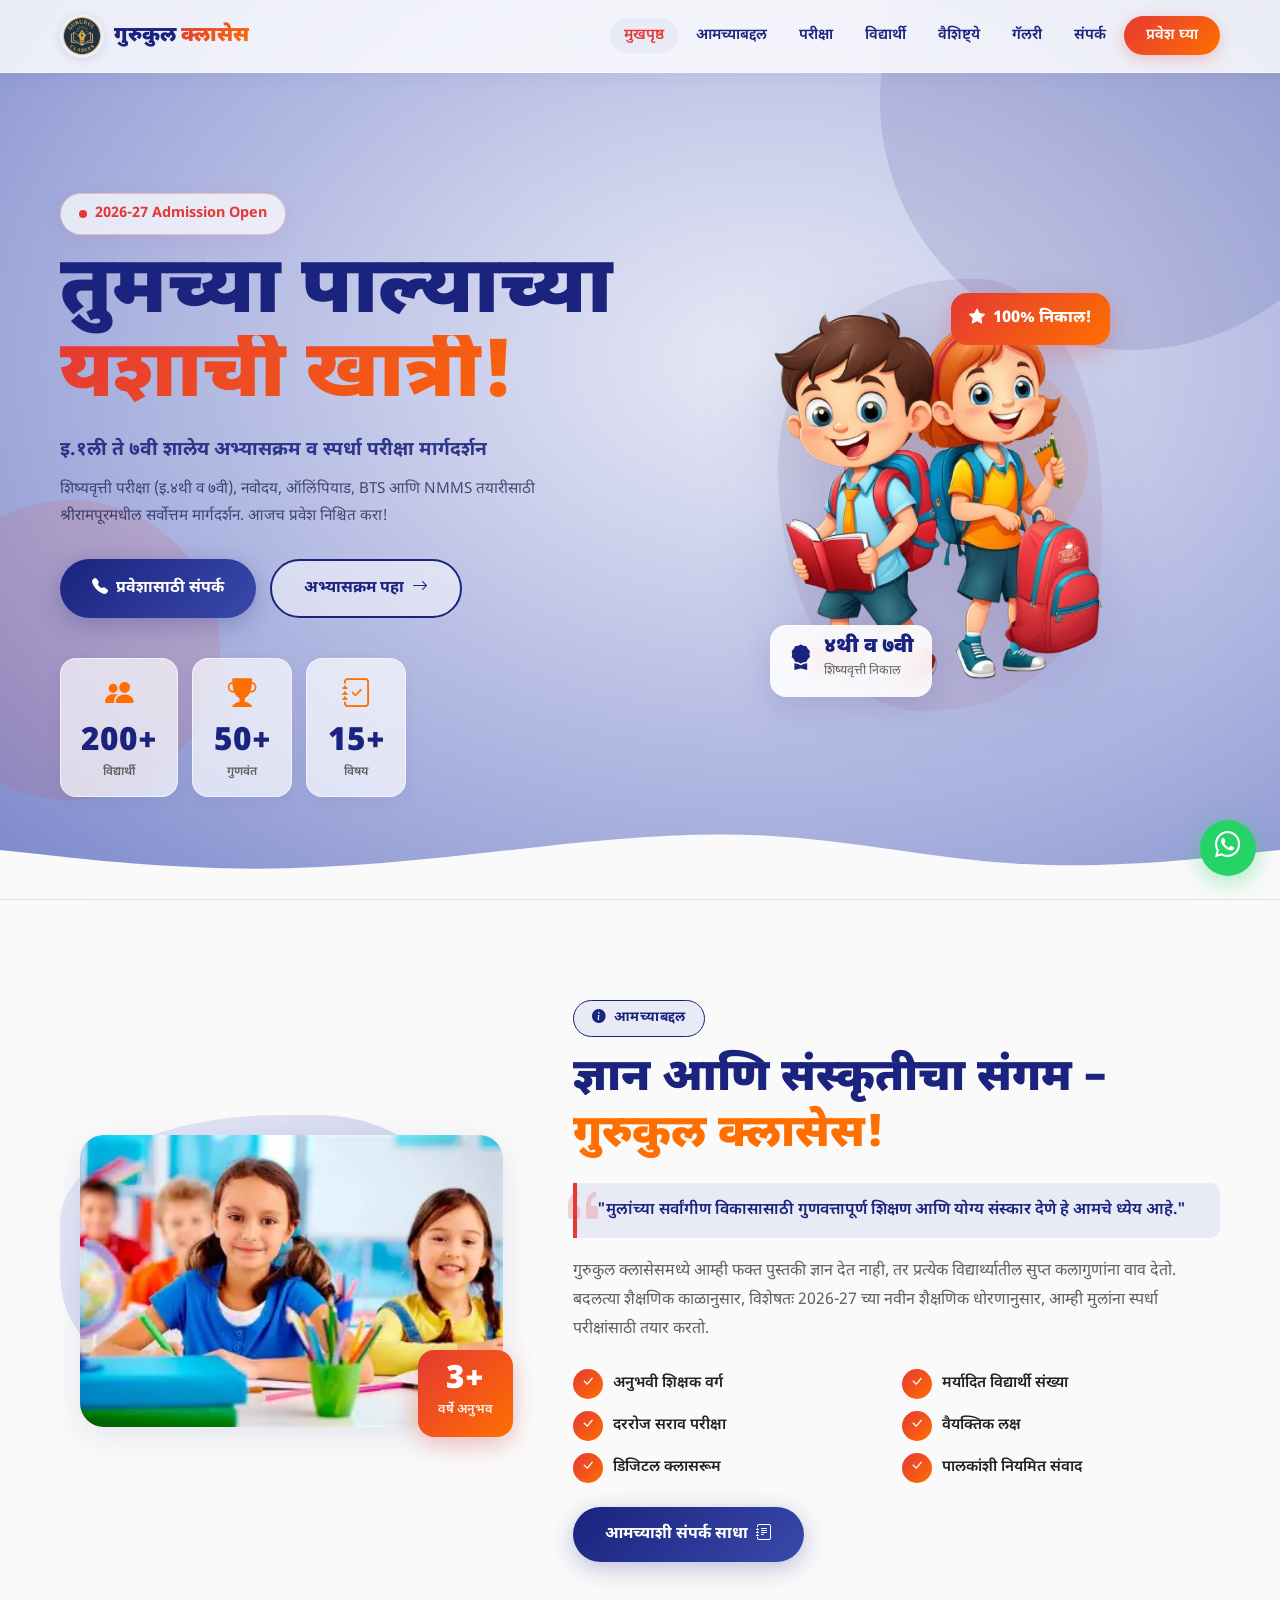
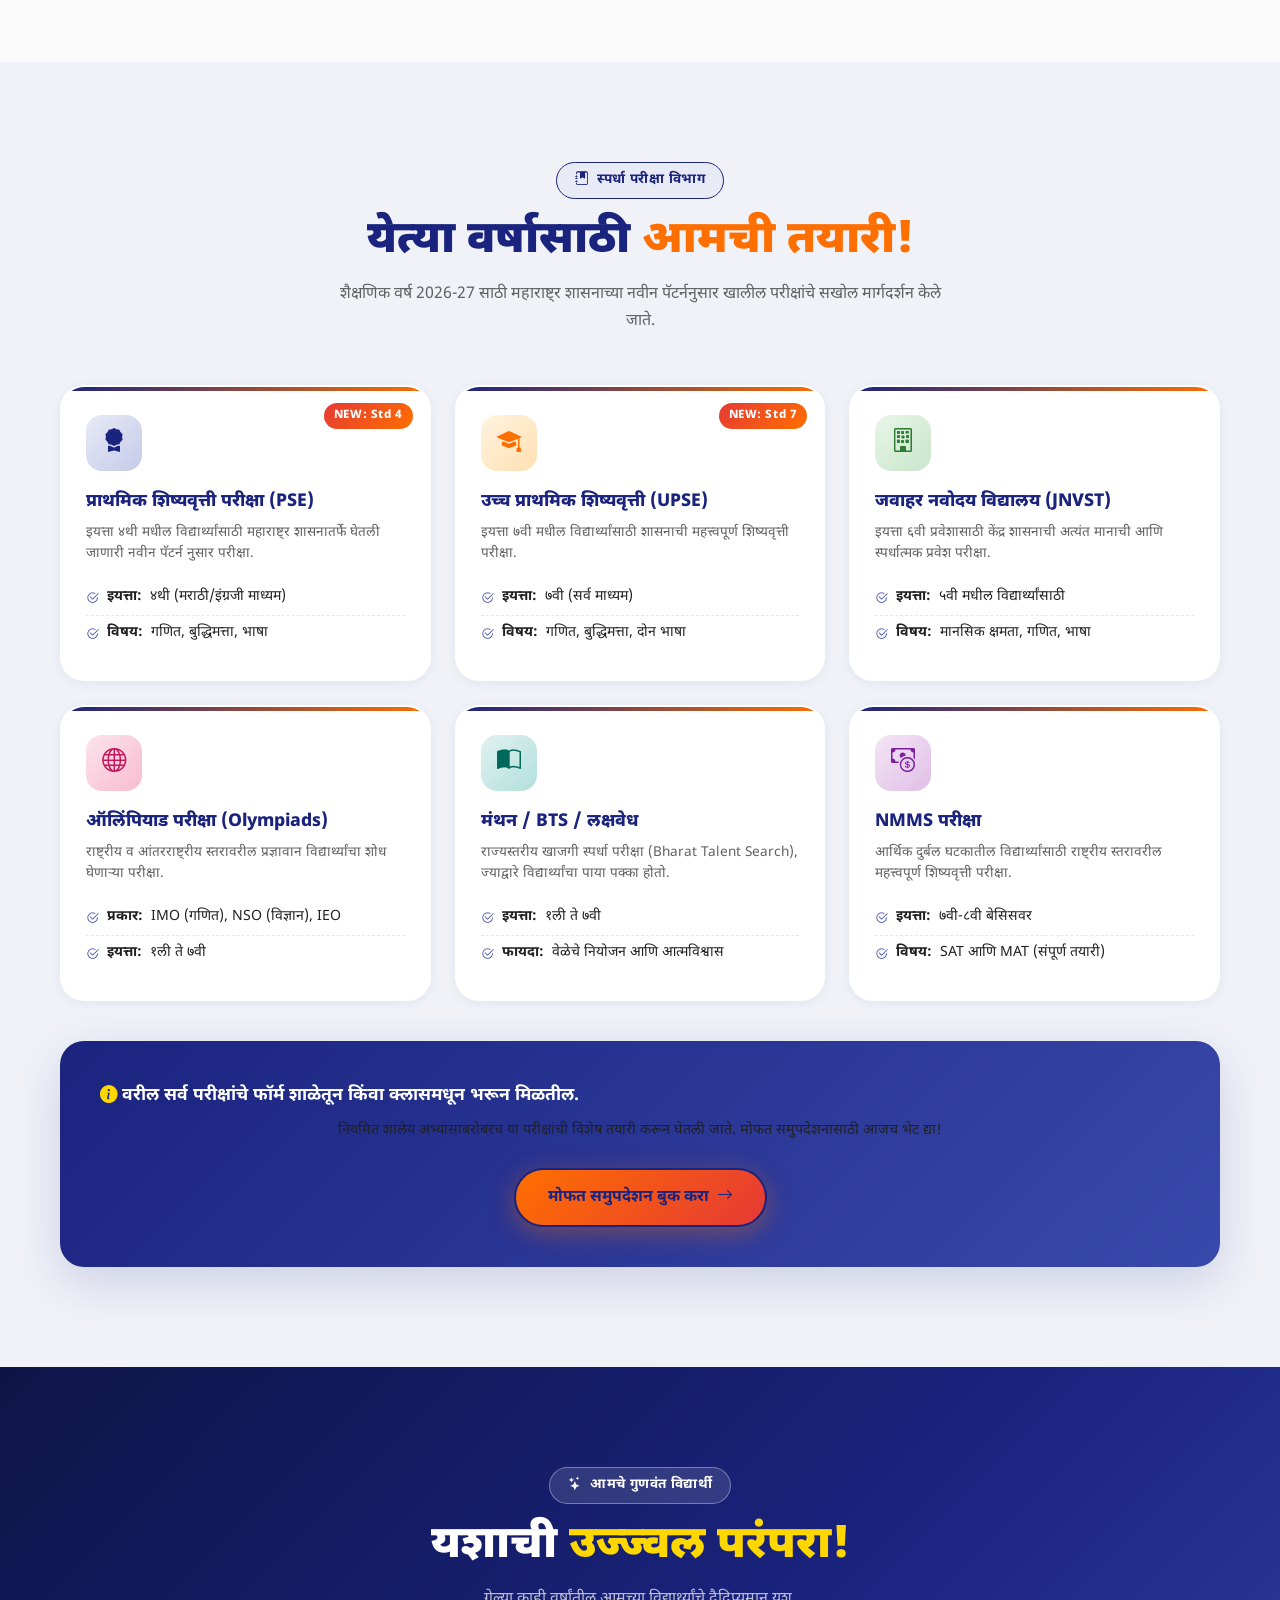
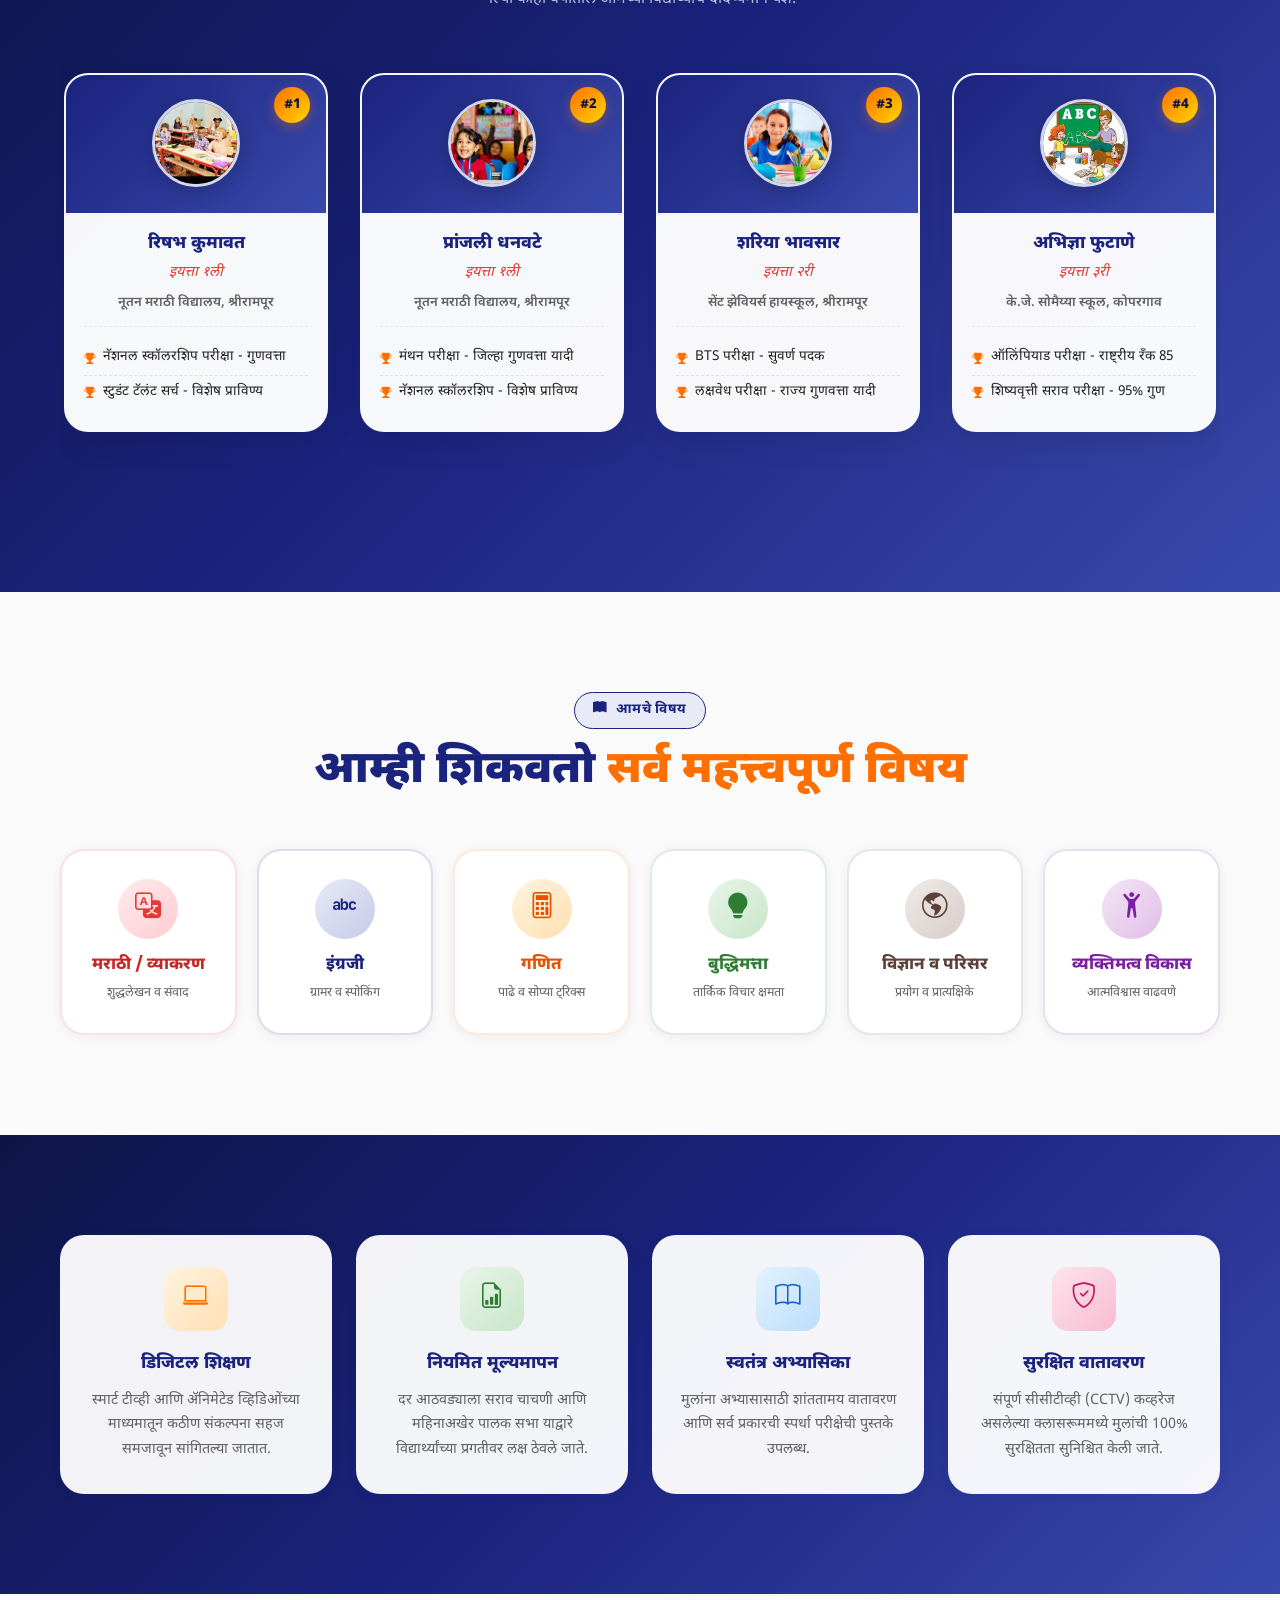
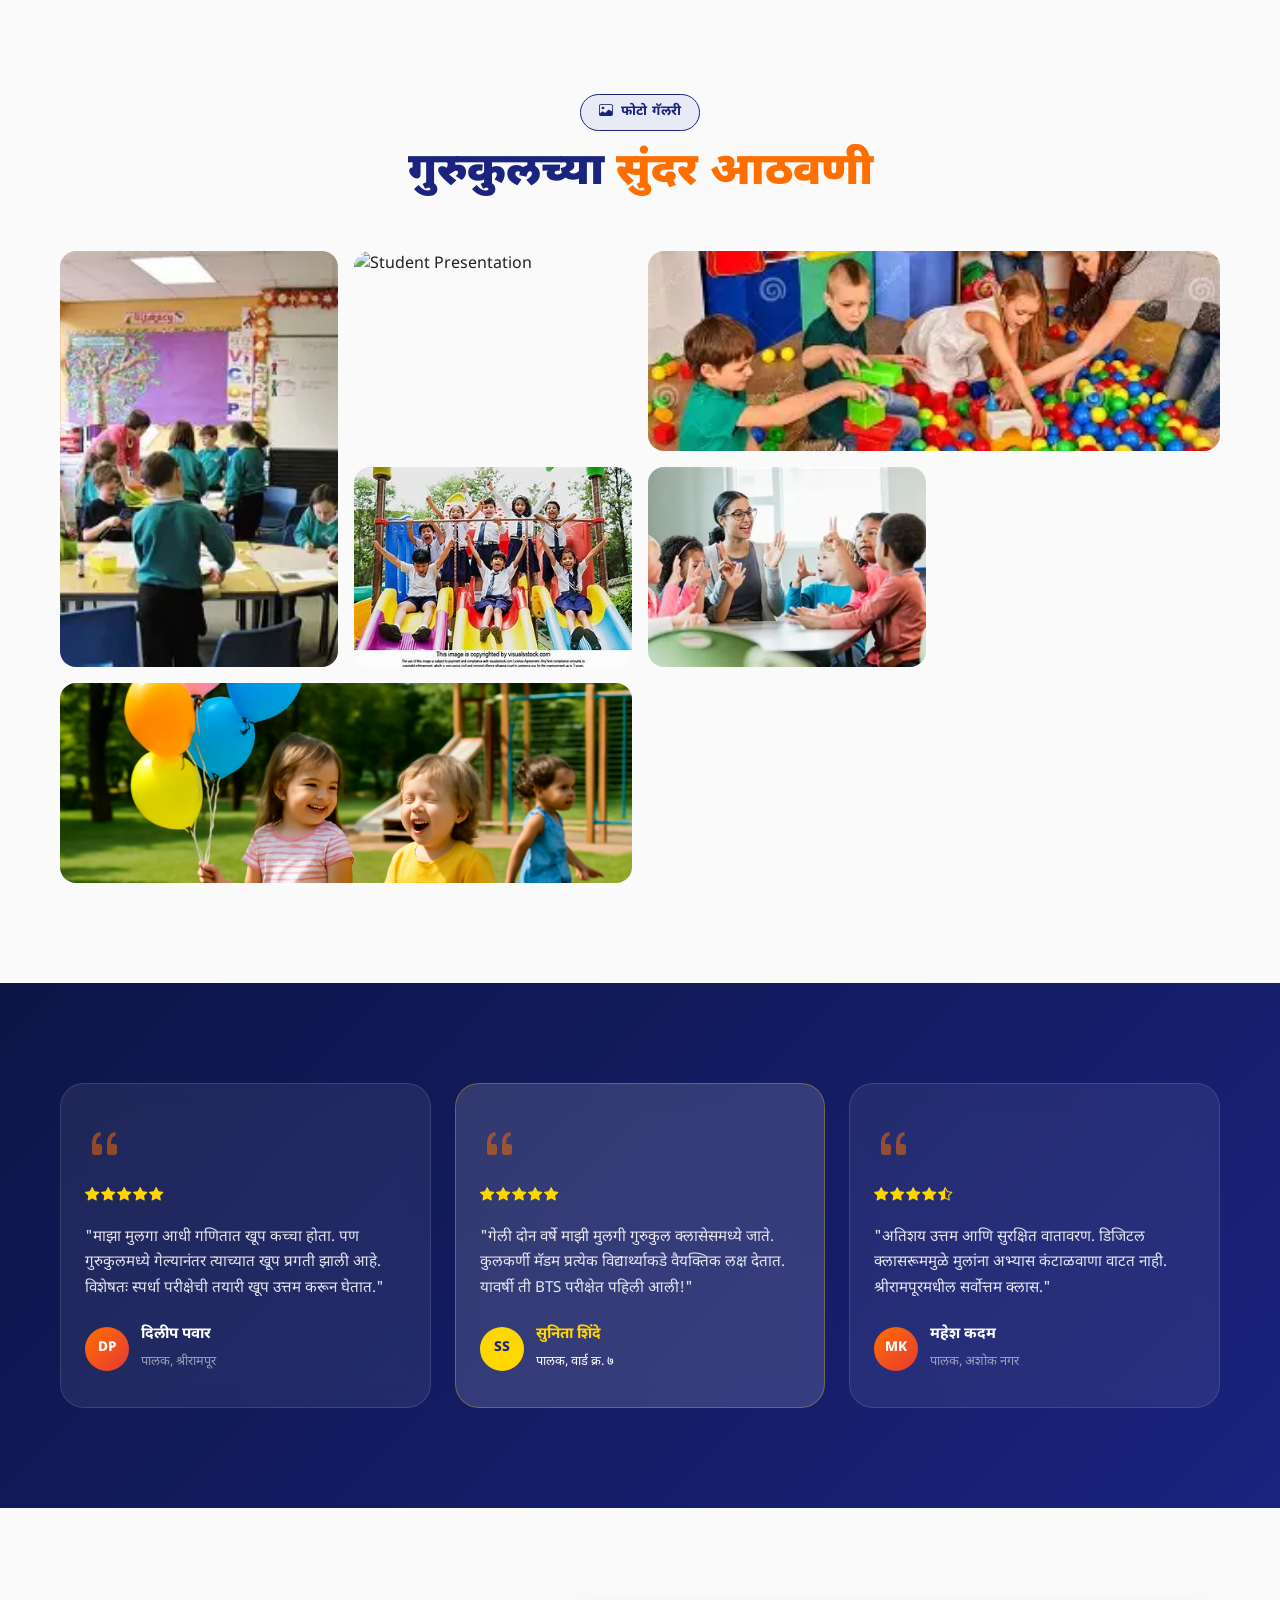
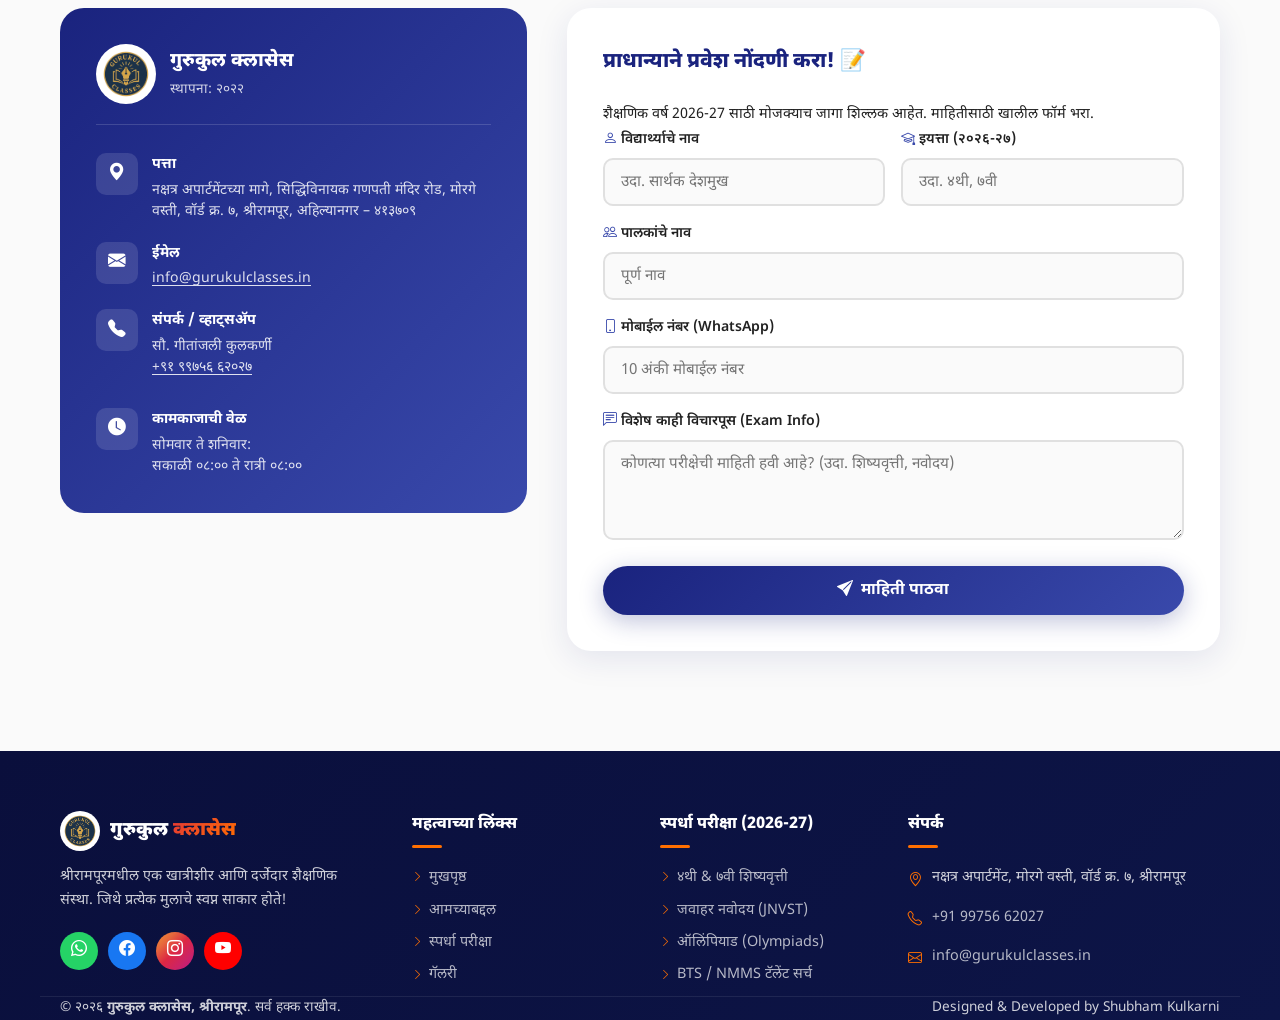
==== commit 49090b0f: "feat: update the main `index.html` file for the `grukul_class` project." ====
--- a/index.html
+++ b/index.html
@@ -1,4 +1,4 @@
-<!DOCTYPE html>
+﻿<!DOCTYPE html>
 <html lang="mr">
 <head>
   <meta charset="UTF-8">
@@ -243,7 +243,7 @@
       <div class="hero-visual" data-reveal="right">
         <div class="hero-img-wrapper">
           <div class="hero-blob"></div>
-          <img src="assets/about_us.png" alt="विद्यार्थी शिक्षण घेताना" class="hero-img">
+          <img src="assets\02-0436295-65bd788ce1cfb.png" alt="विद्यार्थी शिक्षण घेताना" class="hero-img">
           
           <div class="hero-float-badge">
             <i class="bi bi-star-fill text-warning"></i> 100% निकाल!
